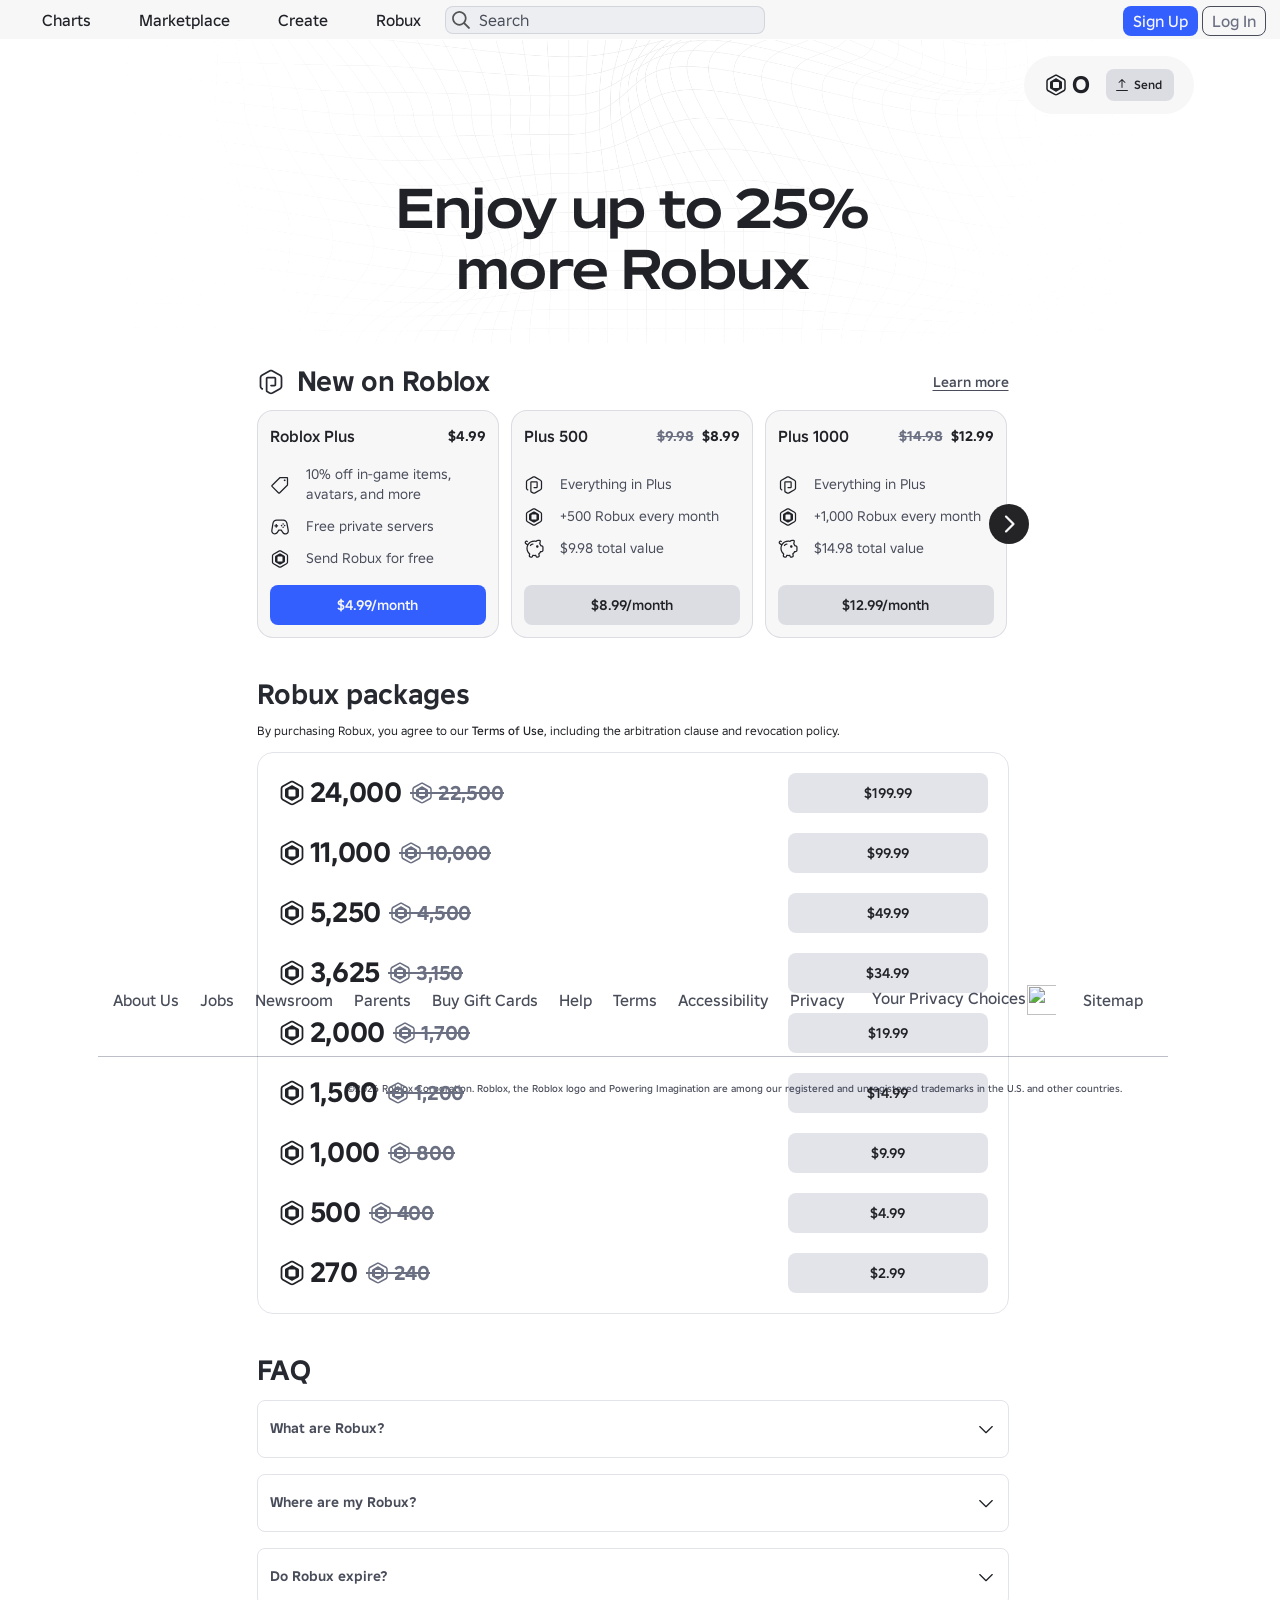
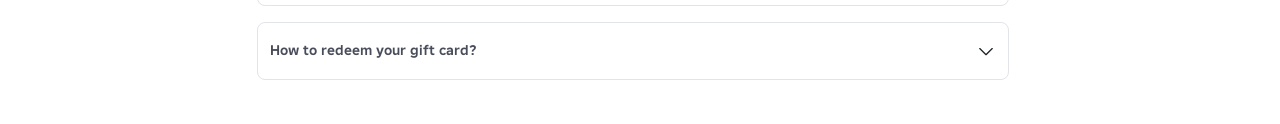
==== index.html @ dd2ab0d1 "Add files via upload" ====
<html lang="en"><head><script async crossorigin="anonymous" src="./scripts/fs.js"></script><script type="module" crossorigin="" src="./scripts/index-l1j69UPd.js"></script><link rel="stylesheet" crossorigin="" href="./styles/index-Ur_WcURq.css"><script>// @generated by @index/prototype-bridge. Do not edit directly. Run: bun --filter @index/prototype-bridge build
(()=>{var Cn=Object.defineProperty,B=(t,e)=>()=>(t&&(e=t(t=0)),e),Pt=(t,e)=>{for(var r in e)Cn(t,r,{get:e[r],enumerable:!0})};function kn(t){if(t===!0)return"soft";if(t===!1)return"disabled";if(typeof t=="string"){let e=t.toLowerCase().trim();if(e==="auto")return"auto";if(e==="full")return"full";if(e==="soft"||e==="disabled")return e}return"soft"}function $n(t="soft"){switch(A.session.__counterEpoch=(A.session.__counterEpoch||0)+1,t){case"auto":{A.session.styleMap=new Map,A.session.nodeMap=new Map;return}case"soft":{A.session.styleMap=new Map,A.session.nodeMap=new Map,A.session.styleCache=new WeakMap;return}case"full":return;case"disabled":{A.session.styleMap=new Map,A.session.nodeMap=new Map,A.session.styleCache=new WeakMap,A.computedStyle=new WeakMap,A.measureHints=new WeakMap,A.baseStyle=new V(50),A.defaultStyle=new V(30),A.image=new V(100),A.background=new V(100),A.resource=new V(150),A.font=new Set;return}default:{A.session.styleMap=new Map,A.session.nodeMap=new Map,A.session.styleCache=new WeakMap;return}}}var V,A,G=B(()=>{V=class extends Map{constructor(t=100,...e){super(...e),this._maxSize=t}set(t,e){if(this.size>=this._maxSize&&!this.has(t)){let r=this.keys().next().value;r!==void 0&&this.delete(r)}return super.set(t,e)}},A={image:new V(100),background:new V(100),resource:new V(150),defaultStyle:new V(30),baseStyle:new V(50),computedStyle:new WeakMap,measureHints:new WeakMap,font:new Set,session:{styleMap:new Map,styleCache:new WeakMap,nodeMap:new Map}}});function be(t){let e=t.match(/url\((['"]?)(.*?)(\1)\)/);if(!e)return null;let r=e[2].trim();return r.startsWith("#")?null:r}function An(t){if(!t||t==="none")return"";let e=t.replace(/translate[XY]?\([^)]*\)/g,"");return e=e.replace(/matrix\(([^)]+)\)/g,(r,n)=>{let i=n.split(",").map((o)=>o.trim());return i.length!==6?`matrix(${n})`:(i[4]="0",i[5]="0",`matrix(${i.join(", ")})`)}),e=e.replace(/matrix3d\(([^)]+)\)/g,(r,n)=>{let i=n.split(",").map((o)=>o.trim());return i.length!==16?`matrix3d(${n})`:(i[12]="0",i[13]="0",`matrix3d(${i.join(", ")})`)}),e.trim().replace(/\s{2,}/g," ")}function Ht(t){if(/%[0-9A-Fa-f]{2}/.test(t))return t;try{return encodeURI(t)}catch{return t}}function Mn(t,e){if(!t||/^(data|blob|about|#)/i.test(t.trim()))return t;try{let r=e||typeof document<"u"&&(document.baseURI||document.location?.href)||"http://localhost/";return new URL(t,r).href}catch{return t}}var Xt=B(()=>{});function vn(t="[snapDOM]",{ttlMs:e=300000,maxEntries:r=12}={}){let n=new Map,i=0;function o(a,s,c){if(i>=r)return;let l=Date.now();(n.get(s)||0)>l||(n.set(s,l+e),i++,a==="warn"&&console&&console.warn?console.warn(`${t} ${c}`):console&&console.error&&console.error(`${t} ${c}`))}return{warnOnce(a,s){o("warn",a,s)},errorOnce(a,s){o("error",a,s)},reset(){n.clear(),i=0}}}function Fn(t){return/^data:|^blob:|^about:blank$/i.test(t)}function En(t,e){try{let r=typeof location<"u"&&location.href?location.href:"http://localhost/",n=e.includes("{url}")?e.split("{url}")[0]:e,i=new URL(n||".",r),o=new URL(t,r);if(o.origin===i.origin)return!0;let a=o.searchParams;if(a&&(a.has("url")||a.has("target")))return!0}catch{}return!1}function Nn(t,e){if(!e||Fn(t)||En(t,e))return!1;try{let r=typeof location<"u"&&location.href?location.href:"http://localhost/",n=new URL(t,r);return typeof location<"u"?n.origin!==location.origin:!0}catch{return!!e}}function Ln(t,e){if(!e)return t;if(e.includes("{url}"))return e.replace("{urlRaw}",Ht(t)).replace("{url}",encodeURIComponent(t));if(/[?&]url=?$/.test(e))return`${e}${encodeURIComponent(t)}`;if(e.endsWith("?"))return`${e}url=${encodeURIComponent(t)}`;if(e.endsWith("/"))return`${e}${Ht(t)}`;let r=e.includes("?")?"&":"?";return`${e}${r}url=${encodeURIComponent(t)}`}function je(t){return new Promise((e,r)=>{let n=new FileReader;n.onload=()=>e(String(n.result||"")),n.onerror=()=>r(Error("read_failed")),n.readAsDataURL(t)})}function Rn(t,e){return[e.as||"blob",e.timeout??3000,e.useProxy||"",e.errorTTL??8000,t].join("|")}async function Q(t,e={}){let r=e.as??"blob",n=e.timeout??3000,i=e.useProxy||"",o=e.errorTTL??8000,a=e.headers||{},s=!!e.silent;if(/^data:/i.test(t))try{if(r==="text")return{ok:!0,data:String(t),status:200,url:t,fromCache:!1};if(r==="dataURL")return{ok:!0,data:String(t),status:200,url:t,fromCache:!1,mime:String(t).slice(5).split(";")[0]||""};let[,y="",m=""]=String(t).match(/^data:([^,]*),(.*)$/)||[],x=/;base64/i.test(y)?atob(m):decodeURIComponent(m),C=new Uint8Array([...x].map((w)=>w.charCodeAt(0))),b=new Blob([C],{type:(y||"").split(";")[0]||""});return{ok:!0,data:b,status:200,url:t,fromCache:!1,mime:b.type||""}}catch{return{ok:!1,data:null,status:0,url:t,fromCache:!1,reason:"special_url_error"}}if(/^blob:/i.test(t))try{let y=await fetch(t);if(!y.ok)return{ok:!1,data:null,status:y.status,url:t,fromCache:!1,reason:"http_error"};let m=await y.blob(),x=m.type||y.headers.get("content-type")||"";return r==="dataURL"?{ok:!0,data:await je(m),status:y.status,url:t,fromCache:!1,mime:x}:r==="text"?{ok:!0,data:await m.text(),status:y.status,url:t,fromCache:!1,mime:x}:{ok:!0,data:m,status:y.status,url:t,fromCache:!1,mime:x}}catch{return{ok:!1,data:null,status:0,url:t,fromCache:!1,reason:"network"}}if(/^about:blank$/i.test(t))return r==="dataURL"?{ok:!0,data:"[data-uri]",status:200,url:t,fromCache:!1,mime:"image/png"}:{ok:!0,data:r==="text"?"":new Blob([]),status:200,url:t,fromCache:!1};let c=Rn(t,{as:r,timeout:n,useProxy:i,errorTTL:o}),l=Ft.get(c);if(l&&l.until>Date.now())return{...l.result,fromCache:!0};l&&Ft.delete(c);let u=It.get(c);if(u)return u;let f=Nn(t,i)?Ln(t,i):t,d=e.credentials;if(!d)try{let y=typeof location<"u"&&location.href?location.href:"http://localhost/",m=new URL(t,y);d=typeof location<"u"&&m.origin===location.origin?"include":"omit"}catch{d="omit"}let h=new AbortController,p=setTimeout(()=>h.abort("timeout"),n),g=(async()=>{try{let y=await fetch(f,{signal:h.signal,credentials:d,headers:a});if(!y.ok){let C={ok:!1,data:null,status:y.status,url:f,fromCache:!1,reason:"http_error"};if(o>0&&Ft.set(c,{until:Date.now()+o,result:C}),!s){let b=`${y.status} ${y.statusText||""}`.trim();ie.warnOnce(`http:${y.status}:${r}:${new URL(t,location?.href??"http://localhost/").origin}`,`HTTP error ${b} while fetching ${r} ${t}`)}return e.onError&&e.onError(C),C}if(r==="text")return{ok:!0,data:await y.text(),status:y.status,url:f,fromCache:!1};let m=await y.blob(),x=m.type||y.headers.get("content-type")||"";return r==="dataURL"?{ok:!0,data:await je(m),status:y.status,url:f,fromCache:!1,mime:x}:{ok:!0,data:m,status:y.status,url:f,fromCache:!1,mime:x}}catch(y){let m=y&&typeof y=="object"&&"name"in y&&y.name==="AbortError"?String(y.message||"").includes("timeout")?"timeout":"abort":"network",x={ok:!1,data:null,status:0,url:f,fromCache:!1,reason:m};if(!/^blob:/i.test(t)&&o>0&&Ft.set(c,{until:Date.now()+o,result:x}),!s){let C=`${m}:${r}:${new URL(t,location?.href??"http://localhost/").origin}`,b=m==="timeout"?`Timeout after ${n}ms. Consider increasing timeout or using a proxy for ${t}`:m==="abort"?`Request aborted while fetching ${r} ${t}`:`Network/CORS issue while fetching ${r} ${t}. A proxy may be required`;ie.errorOnce(C,b)}return e.onError&&e.onError(x),x}finally{clearTimeout(p),It.delete(c)}})();return It.set(c,g),g}var ie,It,Ft,$t=B(()=>{Xt(),ie=vn("[snapDOM]",{ttlMs:180000,maxEntries:10}),It=new Map,Ft=new Map});async function ur(t,e={}){if(/^((repeating-)?(linear|radial|conic)-gradient)\(/i.test(t)||t.trim()==="none")return t;let r=be(t);if(!r)return t;let n=Mn(r),i=Ht(n),o=(e.useProxy||"")+"|"+i;if(A.background.has(o)){let a=A.background.get(o);return a?`url("${a}")`:"none"}try{let a=await Q(i,{as:"dataURL",useProxy:e.useProxy});return a.ok?(A.background.set(o,a.data),`url("${a.data}")`):(A.background.set(o,null),"none")}catch{return A.background.set(o,null),"none"}}var Pn=B(()=>{G(),Xt(),$t()});function Wn(t){if(t=String(t).toLowerCase(),xe.has(t)){let o={};return A.defaultStyle.set(t,o),o}if(A.defaultStyle.has(t))return A.defaultStyle.get(t);let e=document.getElementById("snapdom-sandbox");e||(e=document.createElement("div"),e.id="snapdom-sandbox",e.setAttribute("data-snapdom-sandbox","true"),e.setAttribute("aria-hidden","true"),e.style.position="absolute",e.style.left="-9999px",e.style.top="-9999px",e.style.width="0px",e.style.height="0px",e.style.overflow="hidden",document.body.appendChild(e));let r=document.createElement(t);r.style.all="initial",e.appendChild(r);let n=getComputedStyle(r),i={};for(let o of n){if(we(o))continue;let a=n.getPropertyValue(o);i[o]=a}return e.removeChild(r),A.defaultStyle.set(t,i),i}function we(t){let e=String(t).toLowerCase();return!!(mr.has(e)||hr.test(e)||dr.test(e))}function ae(t,e){if(e=String(e||"").toLowerCase(),xe.has(e))return"";let r=[],n=Wn(e),i=(t.display||"").toLowerCase()==="inline",o=new Set(["span","small","em","strong","b","i","u","s","code","cite","mark","sub","sup"]),a=new Set(["table","thead","tbody","tfoot","tr","td","th"]),s=!new Set(["img","video","canvas","svg","iframe","embed","object","input","textarea","select"]).has(e)&&(i||o.has(e)||a.has(e)),c=(l)=>l==="width"||l==="min-width"||l==="max-width"||l==="inline-size"||l==="min-inline-size"||l==="max-inline-size";for(let[l,u]of Object.entries(t)){if(we(l)||s&&c(l))continue;let f=n[l];u&&u!==f&&r.push(`${l}:${u}`)}if(s&&!i){let l=t.width;l&&l!=="auto"&&l!==n.width&&r.push(`min-width:${l}`)}return r.sort(),r.join(";")}function Tn(t){let e=new Set;return t.nodeType!==Node.ELEMENT_NODE&&t.nodeType!==Node.DOCUMENT_FRAGMENT_NODE?[]:(t.tagName&&e.add(t.tagName.toLowerCase()),typeof t.querySelectorAll=="function"&&t.querySelectorAll("*").forEach((r)=>e.add(r.tagName.toLowerCase())),Array.from(e))}function Un(t){let e=new Map;for(let n of t){let i=A.defaultStyle.get(n);if(!i)continue;let o=Object.entries(i).map(([a,s])=>`${a}:${s};`).sort().join("");o&&(e.has(o)||e.set(o,[]),e.get(o).push(n))}let r="";for(let[n,i]of e.entries())r+=`${i.join(",")} { ${n} }
`;return r}function jn(t){let e=Array.from(new Set(t.values())).filter(Boolean).sort(),r=new Map,n=1;for(let i of e)r.set(i,`c${n++}`);return r}function qn(t){try{let e=t?.ownerDocument;if(!e)return typeof window<"u"?window:null;let r=e.defaultView;if(r&&typeof r.getComputedStyle=="function")return r;if(typeof window<"u"&&window.frames)for(let n=0;n<window.frames.length;n++)try{if(window.frames[n]?.document===e)return window.frames[n]}catch{}}catch{}return typeof window<"u"?window:null}function X(t,e=null){let r=()=>{let o={length:0,getPropertyValue:()=>"",item:()=>""};return o[Symbol.iterator]=function*(){},o};if(!(t instanceof Element)){let o=typeof window<"u"?window:null;if(o&&typeof o.getComputedStyle=="function")try{return o.getComputedStyle(t,e)||r()}catch{return r()}return r()}let n=A.computedStyle.get(t);n||(n=new Map,A.computedStyle.set(t,n));let i=n.get(e);if(!i){let o=qn(t),a=null;try{a=o&&typeof o.getComputedStyle=="function"?o.getComputedStyle(t,e):null}catch{}if(!a&&typeof window<"u"&&typeof window.getComputedStyle=="function")try{t.ownerDocument===document&&(a=window.getComputedStyle(t,e))}catch{}i=a||r(),n.set(e,i)}return i}function qe(t){let e={};for(let r of t)e[r]=t.getPropertyValue(r);for(let r of pr){let n=e[`border-${r}-style`],i=e[`border-${r}-width`];(n==="none"||n==="hidden"||i==="0px")&&(delete e[`border-${r}-style`],delete e[`border-${r}-width`],delete e[`border-${r}-color`])}return e}function le(t){let e=[],r=0,n=0;for(let i=0;i<t.length;i++){let o=t[i];o==="("&&r++,o===")"&&r--,o===","&&r===0&&(e.push(t.slice(n,i).trim()),n=i+1)}return e.push(t.slice(n).trim()),e}var fr,xe,In,dr,hr,mr,pr,Se=B(()=>{G(),fr=new Set(["meta","script","noscript","title","link","template"]),xe=new Set(["meta","link","style","title","noscript","script","template","g","defs","use","marker","mask","clipPath","pattern","path","polygon","polyline","line","circle","ellipse","rect","filter","lineargradient","radialgradient","stop"]),In=["div","span","p","a","img","ul","li","button","input","select","textarea","label","section","article","header","footer","nav","main","aside","h1","h2","h3","h4","h5","h6","table","thead","tbody","tr","td","th"],dr=/(?:^|-)(animation|transition)(?:-|$)/i,hr=/^(--.+|view-timeline|scroll-timeline|animation-trigger|offset-|position-try|app-region|interactivity|overlay|view-transition|-webkit-locale|-webkit-user-(?:drag|modify)|-webkit-tap-highlight-color|-webkit-text-security)$/i,mr=new Set(["cursor","pointer-events","touch-action","user-select","print-color-adjust","speak","reading-flow","reading-order","anchor-name","anchor-scope","container-name","container-type","timeline-scope","zoom"]),pr=["top","right","bottom","left"]});function Ct(t,{fast:e=!1}={}){if(e)return t();"requestIdleCallback"in window?requestIdleCallback(t,{timeout:50}):setTimeout(t,1)}function zn(){if(typeof navigator>"u")return!1;if(navigator.userAgentData)return navigator.userAgentData.platform==="iOS";let t=navigator.userAgent||"",e=/iPhone|iPad|iPod/.test(t),r=navigator.maxTouchPoints>2&&/Macintosh/.test(t);return e||r}function ut(){if(typeof navigator>"u")return!1;let t=navigator.userAgent||"",e=t.toLowerCase(),r=e.includes("safari")&&!e.includes("chrome")&&!e.includes("crios")&&!e.includes("fxios")&&!e.includes("android"),n=/applewebkit/i.test(t),i=/mobile/i.test(t),o=!/safari/i.test(t),a=n&&i&&o,s=/(micromessenger|wxwork|wecom|windowswechat|macwechat)/i.test(t),c=/(baiduboxapp|baidubrowser|baidusearch|baiduboxlite)/i.test(e),l=/ipad|iphone|ipod/.test(e)&&n;return r||a||s||c||l}function _n(){if(typeof navigator>"u")return!1;let t=(navigator.userAgent||"").toLowerCase();return t.includes("firefox")||t.includes("fxios")}var Wt=B(()=>{});function R(t,e,r){let n=t&&typeof t=="object"&&(t.options||t);n&&n.debug&&(r!==void 0?console.warn("[snapdom]",e,r):console.warn("[snapdom]",e))}var gr=B(()=>{}),K=B(()=>{Pn(),Se(),Wt(),Xt(),gr()}),yr={};Pt(yr,{toCanvas:()=>Gt});function Dn(t){if(!br(t))return t;try{let e=wr(t),r=e.match(/<svg\b[^>]*>/i);if(!r)return t;let n=r[0],i=parseFloat((n.match(/\bwidth="([\d.]+)/i)||[])[1]),o=parseFloat((n.match(/\bheight="([\d.]+)/i)||[])[1]);if(!Number.isFinite(i)||!Number.isFinite(o)||i<=0||o<=0)return t;let a=Math.min(1,mt/i,mt/o,Math.sqrt(Ce/(i*o)));if(a>=1)return t;let s=Math.max(1,Math.floor(i*a)),c=Math.max(1,Math.floor(o*a));console.warn(`[snapDOM] Capture ${Math.round(i)}×${Math.round(o)}px exceeds the browser image-decode limit (${mt}px/side); downscaling to ${s}×${c}px. Lower \`scale\` or set \`width\`/\`height\` to control output size.`);let l=e.replace(n,n.replace(/(\bwidth=")[\d.]+/i,`$1${s}`).replace(/(\bheight=")[\d.]+/i,`$1${c}`));return xr(l)}catch{return t}}function br(t){return typeof t=="string"&&/^data:image\/svg\+xml/i.test(t)}function wr(t){let e=t.indexOf(",");return e>=0?decodeURIComponent(t.slice(e+1)):""}function xr(t){return`data:image/svg+xml;charset=utf-8,${encodeURIComponent(t)}`}function On(t){let e=[],r="",n=0;for(let i=0;i<t.length;i++){let o=t[i];o==="("&&n++,o===")"&&(n=Math.max(0,n-1)),o===";"&&n===0?(e.push(r),r=""):r+=o}return r.trim()&&e.push(r),e.map((i)=>i.trim()).filter(Boolean)}function Bn(t){let e=[],r="",n=0;for(let o=0;o<t.length;o++){let a=t[o];a==="("&&n++,a===")"&&(n=Math.max(0,n-1)),a===","&&n===0?(e.push(r.trim()),r=""):r+=a}r.trim()&&e.push(r.trim());let i=[];for(let o of e){if(/\binset\b/i.test(o))continue;let a=o.match(/-?\d+(?:\.\d+)?px/gi)||[],[s="0px",c="0px",l="0px"]=a,u=o.replace(/-?\d+(?:\.\d+)?px/gi,"").replace(/\binset\b/ig,"").trim().replace(/\s{2,}/g," "),f=!!u&&u!==",";i.push(`drop-shadow(${s} ${c} ${l}${f?` ${u}`:""})`)}return i.join(" ")}function Sr(t){let e=On(t),r=null,n=null,i=null,o=[];for(let s of e){let c=s.indexOf(":");if(c<0)continue;let l=s.slice(0,c).trim().toLowerCase(),u=s.slice(c+1).trim();l==="box-shadow"?i=u:l==="filter"?r=u:l==="-webkit-filter"?n=u:o.push([l,u])}if(i){let s=Bn(i);s&&(r=r?`${r} ${s}`:s,n=n?`${n} ${s}`:s)}let a=[...o];return r&&a.push(["filter",r]),n&&a.push(["-webkit-filter",n]),a.map(([s,c])=>`${s}:${c}`).join(";")}function Hn(t){return t.replace(/([^{}]+)\{([^}]*)\}/g,(e,r,n)=>`${r}{${Sr(n)}}`)}function Vn(t){return t=t.replace(/<style[^>]*>([\s\S]*?)<\/style>/gi,(e,r)=>e.replace(r,Hn(r))),t=t.replace(/style=(['"])([\s\S]*?)\1/gi,(e,r,n)=>`style=${r}${Sr(n)}${r}`),t}function Xn(t){if(!ut()||!br(t))return t;try{let e=wr(t),r=Vn(e);return xr(r)}catch{return t}}async function Gt(t,e){let{width:r,height:n,scale:i=1,dpr:o=1,meta:a={},backgroundColor:s}=e;t=Xn(t),t=Dn(t);let c=new Image;if(c.loading="eager",c.decoding="sync",c.crossOrigin="anonymous",c.src=t,await c.decode(),ut()){c.style.cssText="position:fixed;left:-99999px;top:-99999px;pointer-events:none",document.body.appendChild(c);try{await new Promise(($)=>requestAnimationFrame(()=>requestAnimationFrame($)))}finally{try{c.remove()}catch{}}}let{naturalWidth:l,naturalHeight:u}=c,f=Number.isFinite(a.w0)?a.w0:l,d=Number.isFinite(a.h0)?a.h0:u,h,p,g=Number.isFinite(r),y=Number.isFinite(n);if(g&&y)h=Math.max(1,r),p=Math.max(1,n);else if(g){let $=r/Math.max(1,f);h=r,p=d*$}else if(y){let $=n/Math.max(1,d);p=n,h=f*$}else h=l,p=u;h=h*i,p=p*i;let m=h*o,x=p*o,C=Math.max(m/mt,x/mt,Math.sqrt(m*x/Ce));C>1&&(console.warn(`[snapDOM] Output ${Math.round(m)}×${Math.round(x)}px exceeds the browser canvas limit (${mt}px/side); downscaling. Lower \`scale\`/\`dpr\` or set \`width\`/\`height\`.`),h/=C,p/=C);let b=document.createElement("canvas");b.width=h*o,b.height=p*o,b.style.width=`${h}px`,b.style.height=`${p}px`;let w=b.getContext("2d");return o!==1&&w.scale(o,o),s&&(w.save(),w.fillStyle=s,w.fillRect(0,0,h,p),w.restore()),w.drawImage(c,0,0,h,p),b}var mt,Ce,Yt=B(()=>{Wt(),mt=16384,Ce=268435456}),zt={};Pt(zt,{rasterize:()=>Cr});async function Cr(t,e){let r=await Gt(t,e),n=new Image;return n.src=r.toDataURL(`image/${e.format}`,e.quality),await n.decode(),n.style.width=`${r.width/e.dpr}px`,n.style.height=`${r.height/e.dpr}px`,n}var _t=B(()=>{Yt()}),se={};Pt(se,{toImg:()=>Ie,toSvg:()=>Ie});async function Ie(t,e){let{scale:r=1,width:n,height:i,meta:o={}}=e,a=Number.isFinite(n),s=Number.isFinite(i),c=Number.isFinite(r)&&r!==1||a||s;if(ut()&&c)return await Cr(t,{...e,format:"png",quality:1,meta:o});let l=new Image;if(l.decoding="sync",l.loading="eager",l.src=t,await l.decode(),a&&s)l.style.width=`${n}px`,l.style.height=`${i}px`;else if(a){let u=Number.isFinite(o.w0)?o.w0:l.naturalWidth,f=Number.isFinite(o.h0)?o.h0:l.naturalHeight,d=n/Math.max(1,u);l.style.width=`${n}px`,l.style.height=`${Math.round(f*d)}px`}else if(s){let u=Number.isFinite(o.w0)?o.w0:l.naturalWidth,f=Number.isFinite(o.h0)?o.h0:l.naturalHeight,d=i/Math.max(1,f);l.style.height=`${i}px`,l.style.width=`${Math.round(u*d)}px`}else{let u=Math.round(l.naturalWidth*r),f=Math.round(l.naturalHeight*r);if(l.style.width=`${u}px`,l.style.height=`${f}px`,typeof t=="string"&&t.startsWith("data:image/svg+xml"))try{let d=decodeURIComponent(t.split(",")[1]).replace(/width="[^"]*"/,`width="${u}"`).replace(/height="[^"]*"/,`height="${f}"`);t=`data:image/svg+xml;charset=utf-8,${encodeURIComponent(d)}`,l.src=t}catch(d){R(e,"SVG width/height patch in toImg failed",d)}}return l}var ze=B(()=>{K(),_t()}),kr={};Pt(kr,{toBlob:()=>$r});async function $r(t,e){let r=e.type;if(r==="svg"){let i=decodeURIComponent(t.split(",")[1]);return new Blob([i],{type:"image/svg+xml"})}let n=await Gt(t,e);return new Promise((i)=>n.toBlob((o)=>i(o),`image/${r}`,e.quality))}var Ar=B(()=>{Yt()}),Mr={};Pt(Mr,{download:()=>Gn});async function _e(t,e){let r=new File([t],e,{type:t.type});if(!navigator.canShare?.({files:[r]}))return!1;try{await navigator.share({files:[r],title:e})}catch(n){if(n.name!=="AbortError")return!1}return!0}async function Gn(t,e){let r=new Set(["png","jpeg","jpg","webp","svg"]),n=(e?.type||"").toLowerCase(),i=r.has(n)?n:"",o=(e?.format||i||"").toLowerCase(),a=o==="jpg"?"jpeg":o||"png",s=e?.filename||`snapdom.${a}`,c={...e||{},format:a,type:a};c.dpr=1;let l=zn();if(a==="svg"){let d=await $r(t,{...c,type:"svg"});if(l&&await _e(d,s))return;let h=URL.createObjectURL(d),p=document.createElement("a");p.href=h,p.download=s,document.body.appendChild(p),p.click(),URL.revokeObjectURL(h),p.remove();return}let u=await Gt(t,c);if(l){let d=`image/${a}`,h=await new Promise((p)=>u.toBlob(p,d,e?.quality));if(h&&await _e(h,s))return}let f=document.createElement("a");f.href=u.toDataURL(`image/${a}`,e?.quality),f.download=s,document.body.appendChild(f),f.click(),f.remove()}var Yn=B(()=>{Ar(),Yt(),Wt()});K();K();G();var De=new WeakMap,Lt=new Map,Jn=2000,ce=0;function Et(){ce++,Lt.size>Jn&&Lt.clear()}var Oe=!1;function Qn(t=document.documentElement){if(!Oe){Oe=!0;try{new MutationObserver(()=>Et()).observe(t,{subtree:!0,childList:!0,characterData:!0,attributes:!0})}catch{}try{new MutationObserver(()=>Et()).observe(document.head,{subtree:!0,childList:!0,characterData:!0,attributes:!0})}catch{}try{let e=document.fonts;e&&(e.addEventListener?.("loadingdone",Et),e.ready?.then(()=>Et()).catch(()=>{}))}catch{}}}function Kn(t,e={}){let r={},n=t.getPropertyValue("visibility"),i=e.excludeStyleProps;for(let f=0;f<t.length;f++){let d=t[f];if(we(d)||i&&(i instanceof RegExp&&i.test(d)||typeof i=="function"&&i(d)))continue;let h=t.getPropertyValue(d);(d==="background-image"||d==="content")&&h.includes("url(")&&!h.includes("data:")&&(h="none"),r[d]=h}let o=["text-decoration-line","text-decoration-color","text-decoration-style","text-decoration-thickness","text-underline-offset","text-decoration-skip-ink"];for(let f of o)if(!r[f])try{let d=t.getPropertyValue(f);d&&(r[f]=d)}catch{}let a=["-webkit-text-stroke","-webkit-text-stroke-width","-webkit-text-stroke-color","paint-order"];for(let f of a)if(!r[f])try{let d=t.getPropertyValue(f);d&&(r[f]=d)}catch{}if(e.embedFonts){let f=["font-feature-settings","font-variation-settings","font-kerning","font-variant","font-variant-ligatures","font-optical-sizing"];for(let d of f)if(!r[d])try{let h=t.getPropertyValue(d);h&&(r[d]=h)}catch{}}n==="hidden"&&(r.opacity="0");try{(r["content-visibility"]||t.getPropertyValue("content-visibility"))==="hidden"&&(r.visibility="hidden")}catch{}let s=parseFloat(t.getPropertyValue("border-top-width")||0)||0,c=parseFloat(t.getPropertyValue("border-right-width")||0)||0,l=parseFloat(t.getPropertyValue("border-bottom-width")||0)||0,u=parseFloat(t.getPropertyValue("border-left-width")||0)||0;if(s===0&&c===0&&l===0&&u===0){let f=(t.getPropertyValue("border-image-source")||"").trim(),d=f&&f!=="none",h=["border","border-top","border-right","border-bottom","border-left","border-width","border-style","border-color","border-top-width","border-top-style","border-top-color","border-right-width","border-right-style","border-right-color","border-bottom-width","border-bottom-style","border-bottom-color","border-left-width","border-left-style","border-left-color","border-block","border-block-width","border-block-style","border-block-color","border-inline","border-inline-width","border-inline-style","border-inline-color"];for(let p of h)delete r[p];d||(r.border="none")}return r}var Be=new WeakMap;function Zn(t){let e=Be.get(t);return e||(e=Object.entries(t).sort((r,n)=>r[0]<n[0]?-1:r[0]>n[0]?1:0).map(([r,n])=>`${r}:${n}`).join(";"),Be.set(t,e),e)}function to(t,e=null,r={}){let n=De.get(t),i=!!(r&&r.embedFonts),o=r&&r.excludeStyleProps||null;if(n&&n.epoch===ce&&n.embedFonts===i&&n.excludeStyleProps===o)return n.snapshot;let a=e||getComputedStyle(t),s=Kn(a,r);return ao(t,a,s),De.set(t,{epoch:ce,snapshot:s,embedFonts:i,excludeStyleProps:o}),s}function eo(t,e){return t&&t.session&&t.persist?t:t&&(t.styleMap||t.styleCache||t.nodeMap)?{session:t,persist:{snapshotKeyCache:Lt,defaultStyle:A.defaultStyle,baseStyle:A.baseStyle,image:A.image,resource:A.resource,background:A.background,font:A.font},options:e||{}}:{session:A.session,persist:{snapshotKeyCache:Lt,defaultStyle:A.defaultStyle,baseStyle:A.baseStyle,image:A.image,resource:A.resource,background:A.background,font:A.font},options:t||e||{}}}function ro(t,e,r){if(!(!t.style||t.style.length===0))for(let n=0;n<t.style.length;n++){let i=t.style[n],o=r.getPropertyValue(i);o&&e.style.setProperty(i,o)}}async function ht(t,e,r,n){if(t.tagName==="STYLE")return;let i=eo(r,n),o=i.options&&i.options.cache||"auto";o!=="disabled"&&Qn(document.documentElement),o==="disabled"&&!i.session.__bumpedForDisabled&&(Et(),Lt.clear(),i.session.__bumpedForDisabled=!0);let{session:a,persist:s}=i;if(!a.styleCache.has(t)){let d=null;try{d=getComputedStyle(t)}catch{}a.styleCache.set(t,d||getComputedStyle(document.documentElement))}let c=a.styleCache.get(t);t.getAttribute?.("style")&&ro(t,e,c);let l=to(t,c,i.options);if(vr(t)){let d=c.getPropertyValue("min-width");(!d||d==="auto"||d==="0px")&&(l["min-width"]="0px")}let u=Zn(l),f=s.snapshotKeyCache.get(u);if(!f){let d=t.tagName?.toLowerCase()||"div";f=ae(l,d),s.snapshotKeyCache.set(u,f)}a.styleMap.set(e,f)}function no(t){return t instanceof HTMLImageElement||t instanceof HTMLCanvasElement||t instanceof HTMLVideoElement||t instanceof HTMLIFrameElement||t instanceof SVGElement||t instanceof HTMLObjectElement||t instanceof HTMLEmbedElement}function oo(t){return t.backgroundImage&&t.backgroundImage!=="none"||t.backgroundColor&&t.backgroundColor!=="rgba(0, 0, 0, 0)"&&t.backgroundColor!=="transparent"||(parseFloat(t.borderTopWidth)||0)>0||(parseFloat(t.borderBottomWidth)||0)>0||(parseFloat(t.paddingTop)||0)>0||(parseFloat(t.paddingBottom)||0)>0?!0:(t.overflowBlock||t.overflowY||"visible")!=="visible"}function vr(t){let e=t.parentElement;if(!e)return!1;let r=X(e).display||"";return r.includes("flex")||r.includes("grid")}function io(t,e){if(t.textContent&&/\S/.test(t.textContent))return!0;let{firstElementChild:r,lastElementChild:n}=t;if(r&&r.tagName==="BR"||n&&n.tagName==="BR")return!0;let i=t.scrollHeight;if(i===0)return!1;let o=parseFloat(e.paddingTop)||0,a=parseFloat(e.paddingBottom)||0;return i>o+a}function ao(t,e,r){if(t instanceof HTMLElement&&t.style&&t.style.height)return;let n=t.tagName&&t.tagName.toLowerCase();if(!n||!["div","section","article","main","aside","header","footer","nav"].includes(n))return;let i=parseFloat(e.height);if(Number.isFinite(i)&&t.scrollHeight>0&&Math.abs(i-t.scrollHeight)>2||e.aspectRatio&&e.aspectRatio!=="none"&&e.aspectRatio!=="auto")return;let o=e.display||"";if(o.includes("flex")||o.includes("grid")||no(t))return;let a=e.position;if(a==="absolute"||a==="fixed"||a==="sticky"||e.transform!=="none"||oo(e)||vr(t))return;let s=e.overflowX||e.overflow||"visible",c=e.overflowY||e.overflow||"visible";if(s!=="visible"||c!=="visible")return;let l=e.clip;l&&l!=="auto"&&l!=="rect(auto, auto, auto, auto)"||e.visibility==="hidden"||e.opacity==="0"||io(t,e)&&(delete r.height,delete r["block-size"])}Se();var Fr=["fill","stroke","color","background-color","stop-color"],lo=new Set(["symbol","defs","pattern","mask","clipPath","marker","linearGradient","radialGradient","filter"]);function ue(t){let e=t;for(;e&&e.nodeType===1;){if(e.namespaceURI==="http://www.w3.org/2000/svg"&&lo.has(e.localName))return!0;e=e.parentNode}return!1}var He=new Map;function so(t,e){let r=e+"::"+t.toLowerCase(),n=He.get(r);if(n)return n;let i=document,o=e==="http://www.w3.org/2000/svg"?i.createElementNS(e,t):i.createElement(t),a=i.createElement("div");a.style.cssText="position:absolute;left:-99999px;top:-99999px;contain:strict;display:block;",a.appendChild(o),i.documentElement.appendChild(a);let s=getComputedStyle(o),c={};for(let l of Fr)c[l]=s.getPropertyValue(l)||"";return a.remove(),He.set(r,c),c}function co(t,e){if(!(t instanceof Element)||!(e instanceof Element)||ue(t))return;let r=t.getAttribute?.("style"),n=!!(r&&r.includes("var("));if(!n&&t.attributes?.length){let o=t.attributes;for(let a=0;a<o.length;a++){let s=o[a];if(s&&typeof s.value=="string"&&s.value.includes("var(")){n=!0;break}}}let i=null;if(n)try{i=getComputedStyle(t)}catch{}if(n){let o=t.style;if(o&&o.length){let a=new Set;for(let s=0;s<o.length;s++){let c=o[s];if(a.has(c))continue;a.add(c);let l=o.getPropertyValue(c);if(!l||!l.includes("var("))continue;let u=i&&i.getPropertyValue(c);if(u)try{e.style.setProperty(c,u.trim(),o.getPropertyPriority(c))}catch{}}}}if(n&&t.attributes?.length){let o=t.attributes;for(let a=0;a<o.length;a++){let s=o[a];if(!s||typeof s.value!="string"||!s.value.includes("var("))continue;let c=s.name,l=i&&i.getPropertyValue(c);if(l)try{e.style.setProperty(c,l.trim())}catch{}}}if(!n){if(!i)try{i=getComputedStyle(t)}catch{i=null}if(!i)return;let o=t.namespaceURI||"html",a=so(t.tagName,o);for(let s of Fr){let c=i.getPropertyValue(s)||"",l=a[s]||"";if(c&&c!==l)try{e.style.setProperty(s,c.trim())}catch{}}}}K();K();G();$t();function re(t,e,r){return Promise.all(t.map((n)=>new Promise((i)=>{function o(){Ct((a)=>{(a&&typeof a.timeRemaining=="function"?a.timeRemaining()>0:!0)?e(n,i):o()},{fast:r})}o()})))}function uo(t){return t=t.trim(),!t||/:not\(\s*\[data-sd-slotted\]\s*\)\s*$/.test(t)?t:`${t}:not([data-sd-slotted])`}function fo(t,e,r=!0){return t.split(",").map((n)=>n.trim()).filter(Boolean).map((n)=>{if(n.startsWith(":where(")||n.startsWith("@"))return n;let i=r?uo(n):n;return`:where(${e} ${i})`}).join(", ")}function ho(t,e){return t?(t=t.replace(/:host\(([^)]+)\)/g,(r,n)=>`:where(${e}:is(${n.trim()}))`),t=t.replace(/:host\b/g,`:where(${e})`),t=t.replace(/:host-context\(([^)]+)\)/g,(r,n)=>`:where(:where(${n.trim()}) ${e})`),t=t.replace(/::slotted\(([^)]+)\)/g,(r,n)=>`:where(${e} ${n.trim()})`),t=t.replace(/(^|})(\s*)([^@}{]+){/g,(r,n,i,o)=>{let a=fo(o,e,!0);return`${n}${i}${a}{`}),t):""}function mo(t){return t.shadowScopeSeq=(t.shadowScopeSeq||0)+1,`s${t.shadowScopeSeq}`}function po(t){let e="";try{t.querySelectorAll("style").forEach((n)=>{e+=(n.textContent||"")+`
`});let r=t.adoptedStyleSheets||[];for(let n of r)try{if(n&&n.cssRules)for(let i of n.cssRules)e+=i.cssText+`
`}catch{}}catch{}return e}function go(t,e,r){if(!e)return;let n=document.createElement("style");n.setAttribute("data-sd",r),n.textContent=e,t.insertBefore(n,t.firstChild||null)}function yo(t,e){try{let r=t.currentSrc||t.src||"";if(!r)return;e.setAttribute("src",r),e.removeAttribute("srcset"),e.removeAttribute("sizes"),e.loading="eager",e.decoding="sync"}catch{}}function bo(t){let e=new Set;if(!t)return e;let r=/var\(\s*(--[A-Za-z0-9_-]+)\b/g,n;for(;n=r.exec(t);)e.add(n[1]);return e}function wo(t,e){try{let r=getComputedStyle(t).getPropertyValue(e).trim();if(r)return r}catch{}try{let r=getComputedStyle(document.documentElement).getPropertyValue(e).trim();if(r)return r}catch{}return""}function xo(t,e,r){let n=[];for(let i of e){let o=wo(t,i);o&&n.push(`${i}: ${o};`)}return n.length?`${r}{${n.join("")}}
`:""}function So(t){t&&(t.nodeType===Node.ELEMENT_NODE&&t.setAttribute("data-sd-slotted",""),t.querySelectorAll&&t.querySelectorAll("*").forEach((e)=>e.setAttribute("data-sd-slotted","")))}async function Co(t,e=3){let r=()=>{try{return t.contentDocument||t.contentWindow?.document||null}catch{return null}},n=r(),i=0;for(;i<e&&(!n||!n.body&&!n.documentElement);)await new Promise((o)=>setTimeout(o,0)),n=r(),i++;return n&&(n.body||n.documentElement)?n:null}function ko(t){let e=t.getBoundingClientRect(),r=0,n=0,i=0,o=0;try{let c=getComputedStyle(t);r=parseFloat(c.borderLeftWidth)||0,n=parseFloat(c.borderRightWidth)||0,i=parseFloat(c.borderTopWidth)||0,o=parseFloat(c.borderBottomWidth)||0}catch{}let a=Math.max(0,Math.round(e.width-(r+n))),s=Math.max(0,Math.round(e.height-(i+o)));return{contentWidth:a,contentHeight:s,rect:e}}function st(t){let e=0,r=0;if(t.offsetWidth>0&&(e=t.offsetWidth),t.offsetHeight>0&&(r=t.offsetHeight),e===0||r===0)try{let n=getComputedStyle(t);if(e===0){let i=parseFloat(n.width);!isNaN(i)&&i>0&&(e=i)}if(r===0){let i=parseFloat(n.height);!isNaN(i)&&i>0&&(r=i)}}catch{}if(e===0||r===0)try{if(e===0){let n=parseFloat(t.getAttribute("width"));!isNaN(n)&&n>0&&(e=n)}if(r===0){let n=parseFloat(t.getAttribute("height"));!isNaN(n)&&n>0&&(r=n)}}catch{}if((e===0||r===0)&&(t.naturalWidth||t.naturalHeight))try{e===0&&t.naturalWidth>0&&(e=t.naturalWidth),r===0&&t.naturalHeight>0&&(r=t.naturalHeight)}catch{}return{width:e,height:r}}function $o(t,e,r){let n=t.defaultView,i=n?n.scrollX:0,o=n?n.scrollY:0,a=t.body?t.body.scrollLeft:0,s=t.body?t.body.scrollTop:0,c=t.documentElement?t.documentElement.scrollLeft:0,l=t.documentElement?t.documentElement.scrollTop:0,u=t.createElement("style");return u.setAttribute("data-sd-iframe-pin",""),u.textContent=`html, body {margin: 0 !important;padding: 0 !important;width: ${e}px !important;height: ${r}px !important;min-width: ${e}px !important;min-height: ${r}px !important;box-sizing: border-box !important;overflow: hidden !important;background-clip: border-box !important;}`,(t.head||t.documentElement).appendChild(u),()=>{try{u.remove()}catch{}try{n&&typeof n.scrollTo=="function"&&n.scrollTo(i,o),t.body&&(t.body.scrollLeft=a,t.body.scrollTop=s),t.documentElement&&(t.documentElement.scrollLeft=c,t.documentElement.scrollTop=l)}catch{}}}async function Ao(t,e,r){let n=await Co(t,3);if(!n)throw Error("iframe document not accessible/ready");let{contentWidth:i,contentHeight:o,rect:a}=ko(t),s=r?.snap;if(!s&&typeof window<"u"&&window.snapdom&&(s=window.snapdom),!s||typeof s.toPng!="function")throw Error("[snapdom] iframe capture requires snapdom.toPng. Use snapdom(el) or pass options.snap. With ESM, assign window.snapdom = snapdom after import if using iframes.");let c={...r,scale:1},l=$o(n,i,o),u;try{u=await s.toPng(n.documentElement,c)}finally{l()}u.style.display="block",u.style.width=`${i}px`,u.style.height=`${o}px`;let f=document.createElement("div");return e.nodeMap.set(f,t),ht(t,f,e,r),f.style.overflow="hidden",f.style.display="block",f.style.width||(f.style.width=`${Math.round(a.width)}px`),f.style.height||(f.style.height=`${Math.round(a.height)}px`),f.appendChild(u),f}function Mo(t){let{width:e,height:r}=st(t),n=t.getBoundingClientRect(),i;try{i=window.getComputedStyle(t)}catch{}let o=i?parseFloat(i.width):NaN,a=i?parseFloat(i.height):NaN,s=Math.round(e||n.width||0),c=Math.round(r||n.height||0),l=Number.isFinite(o)&&o>0?Math.round(o):Math.max(12,s||16),u=Number.isFinite(a)&&a>0?Math.round(a):Math.max(12,c||16),f=(t.type||"text").toLowerCase()==="checkbox",d=!!t.checked,h=!!t.indeterminate,p=Math.max(Math.min(l,u),12),g="middle";try{i&&i.verticalAlign&&(g=i.verticalAlign)}catch{}let y=document.createElement("div");y.setAttribute("data-snapdom-input-replacement",t.type||"checkbox"),y.style.cssText=`display:inline-block;width:${p}px;height:${p}px;vertical-align:${g};flex-shrink:0;line-height:0;`;let m=document.createElementNS("http://www.w3.org/2000/svg","svg");m.setAttribute("width",String(p)),m.setAttribute("height",String(p)),m.setAttribute("viewBox",`0 0 ${p} ${p}`),y.appendChild(m);function x(){let C="#0a6ed1";try{i&&(C=i.accentColor||i.color||C)}catch{}let b=2,w=b/2,$=p-b;if(m.innerHTML="",f){let S=document.createElementNS("http://www.w3.org/2000/svg","rect");if(S.setAttribute("x",String(w)),S.setAttribute("y",String(w)),S.setAttribute("width",String($)),S.setAttribute("height",String($)),S.setAttribute("rx","2"),S.setAttribute("ry","2"),S.setAttribute("fill",d?C:"none"),S.setAttribute("stroke",C),S.setAttribute("stroke-width",String(b)),m.appendChild(S),d){let k=document.createElementNS("http://www.w3.org/2000/svg","path");k.setAttribute("d",`M ${w+2} ${p/2} L ${p/2-1} ${p-w-2} L ${p-w-2} ${w+2}`),k.setAttribute("stroke","white"),k.setAttribute("stroke-width",String(Math.max(1.5,b))),k.setAttribute("fill","none"),k.setAttribute("stroke-linecap","round"),k.setAttribute("stroke-linejoin","round"),m.appendChild(k)}else if(h){let k=document.createElementNS("http://www.w3.org/2000/svg","rect"),v=Math.max(6,$-4);k.setAttribute("x",String((p-v)/2)),k.setAttribute("y",String((p-b)/2)),k.setAttribute("width",String(v)),k.setAttribute("height",String(b)),k.setAttribute("fill",C),k.setAttribute("rx","1"),m.appendChild(k)}}else{let S=document.createElementNS("http://www.w3.org/2000/svg","circle");if(S.setAttribute("cx",String(p/2)),S.setAttribute("cy",String(p/2)),S.setAttribute("r",String((p-b)/2)),S.setAttribute("fill",d?C:"none"),S.setAttribute("stroke",C),S.setAttribute("stroke-width",String(b)),m.appendChild(S),d){let k=document.createElementNS("http://www.w3.org/2000/svg","circle"),v=Math.max(2,(p-b*2)*0.35);k.setAttribute("cx",String(p/2)),k.setAttribute("cy",String(p/2)),k.setAttribute("r",String(v)),k.setAttribute("fill","white"),m.appendChild(k)}}y.style.setProperty("width",`${p}px`,"important"),y.style.setProperty("height",`${p}px`,"important"),y.style.setProperty("min-width",`${p}px`,"important"),y.style.setProperty("min-height",`${p}px`,"important")}return x(),{el:y,applyVisual:x}}var vt=new V(80);async function Nt(t){if(A.resource?.has(t))return A.resource.get(t);if(vt.has(t))return vt.get(t);let e=(async()=>{let r=await Q(t,{as:"dataURL",silent:!0});if(!r.ok||typeof r.data!="string")throw Error(`[snapDOM] Failed to read blob URL: ${t}`);return A.resource?.set(t,r.data),r.data})();vt.set(t,e);try{let r=await e;return vt.set(t,r),r}catch(r){throw vt.delete(t),r}}var vo=/\bblob:[^)"'\s]+/g;async function Ve(t){if(!t||t.indexOf("blob:")===-1)return t;let e=Array.from(new Set(t.match(vo)||[]));if(e.length===0)return t;let r=t;for(let n of e)try{let i=await Nt(n);r=r.split(n).join(i)}catch{}return r}function qt(t){return typeof t=="string"&&t.startsWith("blob:")}function Fo(t){return(t||"").split(",").map((e)=>e.trim()).filter(Boolean).map((e)=>{let r=e.match(/^(\S+)(\s+.+)?$/);return r?{url:r[1],desc:r[2]||""}:null}).filter(Boolean)}function Eo(t){return t.map((e)=>e.desc?`${e.url} ${e.desc.trim()}`:e.url).join(", ")}async function No(t,e=null){if(!t)return;let r=e,n=t.querySelectorAll?t.querySelectorAll("img"):[];for(let c of n)try{let l=c.getAttribute("src")||c.currentSrc||"";if(qt(l)){let f=await Nt(l);c.setAttribute("src",f)}let u=c.getAttribute("srcset");if(u&&u.includes("blob:")){let f=Fo(u),d=!1;for(let h of f)if(qt(h.url))try{h.url=await Nt(h.url),d=!0}catch(p){R(r,"blobUrlToDataUrl for srcset item failed",p)}d&&c.setAttribute("srcset",Eo(f))}}catch(l){R(r,"resolveBlobUrls for img failed",l)}let i=t.querySelectorAll?t.querySelectorAll("image"):[];for(let c of i)try{let l="http://www.w3.org/1999/xlink",u=c.getAttribute("href")||c.getAttributeNS?.(l,"href");if(qt(u)){let f=await Nt(u);c.setAttribute("href",f),c.removeAttributeNS?.(l,"href")}}catch(l){R(r,"resolveBlobUrls for SVG image href failed",l)}let o=t.querySelectorAll?t.querySelectorAll("[style*='blob:']"):[];for(let c of o)try{let l=c.getAttribute("style");if(l&&l.includes("blob:")){let u=await Ve(l);c.setAttribute("style",u)}}catch(l){R(r,"replaceBlobUrls in inline style failed",l)}let a=t.querySelectorAll?t.querySelectorAll("style"):[];for(let c of a)try{let l=c.textContent||"";l.includes("blob:")&&(c.textContent=await Ve(l))}catch(l){R(r,"replaceBlobUrls in style tag failed",l)}let s=["poster"];for(let c of s){let l=t.querySelectorAll?t.querySelectorAll(`[${c}^='blob:']`):[];for(let u of l)try{let f=u.getAttribute(c);qt(f)&&u.setAttribute(c,await Nt(f))}catch(f){R(r,`resolveBlobUrls for ${c} failed`,f)}}}Wt();function ne(t){let{width:e,height:r}=st(t),n=e,i=r;if(!n||!i){let a=t.getBoundingClientRect();n=n||a.width||0,i=i||a.height||0}let o=document.createElement("div");return o.style.cssText=`display:inline-block;width:${n}px;height:${i}px;visibility:hidden;`,o}async function Dt(t,e,r){if(!t)throw Error("Invalid node");let n=new Set,i=null,o=null;if(t.nodeType===Node.ELEMENT_NODE){let u=(t.localName||t.tagName||"").toLowerCase();if(t.id==="snapdom-sandbox"||t.hasAttribute("data-snapdom-sandbox")||fr.has(u))return null;if(u==="foreignobject"&&t.parentElement?.closest?.("foreignObject"))return R(e,"Nested <foreignObject> skipped (SVG spec limitation — not rendered by browsers)"),null}if(t.nodeType===Node.TEXT_NODE||t.nodeType!==Node.ELEMENT_NODE)return t.cloneNode(!0);if(t.getAttribute("data-capture")==="exclude"){if(r.excludeMode==="hide")return ne(t);if(r.excludeMode==="remove")return null}if(r.exclude&&Array.isArray(r.exclude))for(let u of r.exclude)try{if(t.matches?.(u)){if(r.excludeMode==="hide")return ne(t);if(r.excludeMode==="remove")return null}}catch(f){console.warn(`Invalid selector in exclude option: ${u}`,f)}if(typeof r.filter=="function")try{if(!r.filter(t)){if(r.filterMode==="hide")return ne(t);if(r.filterMode==="remove")return null}}catch(u){console.warn("Error in filter function:",u)}if(t.tagName==="IFRAME"){let u=!1;try{u=!!(t.contentDocument||t.contentWindow?.document)}catch(f){R(e,"iframe same-origin probe failed",f)}if(u)try{return await Ao(t,e,r)}catch(f){console.warn("[SnapDOM] iframe rasterization failed, fallback:",f)}if(u||console.warn("[snapdom] cross-origin <iframe> skipped (cannot access content). Use options.placeholders to show a placeholder instead.",t),r.placeholders){let{width:f,height:d}=st(t),h=document.createElement("div");return h.style.cssText=`width:${f}px;height:${d}px;background-image:repeating-linear-gradient(45deg,#ddd,#ddd 5px,#f9f9f9 5px,#f9f9f9 10px);display:flex;align-items:center;justify-content:center;font-size:12px;color:#555;border:1px solid #aaa;`,ht(t,h,e,r),h}else{let{width:f,height:d}=st(t),h=document.createElement("div");return h.style.cssText=`display:inline-block;width:${f}px;height:${d}px;visibility:hidden;`,ht(t,h,e,r),h}}if(t.getAttribute("data-capture")==="placeholder"){let u=t.cloneNode(!1);e.nodeMap.set(u,t),ht(t,u,e,r);let f=document.createElement("div");return f.textContent=t.getAttribute("data-placeholder-text")||"",f.style.cssText="color:#666;font-size:12px;text-align:center;line-height:1.4;padding:0.5em;box-sizing:border-box;",u.appendChild(f),u}if(t.tagName==="CANVAS"){let u="";try{let p=t.getContext("2d",{willReadFrequently:!0});try{p&&p.getImageData(0,0,1,1)}catch{}if(await new Promise((g)=>requestAnimationFrame(g)),u=t.toDataURL("image/png"),!u||u==="data:,"){try{p&&p.getImageData(0,0,1,1)}catch{}if(await new Promise((g)=>requestAnimationFrame(g)),u=t.toDataURL("image/png"),!u||u==="data:,"){let g=document.createElement("canvas");g.width=t.width,g.height=t.height;let y=g.getContext("2d");y&&(y.drawImage(t,0,0),u=g.toDataURL("image/png"))}}}catch(p){R(e,"Canvas toDataURL failed, using empty/fallback",p)}let f=document.createElement("img");try{f.decoding="sync",f.loading="eager"}catch(p){R(e,"img decoding/loading hints failed",p)}u&&(f.src=u),f.width=t.width,f.height=t.height;let{width:d,height:h}=st(t);return d>0&&(f.style.width=`${d}px`),h>0&&(f.style.height=`${h}px`),e.nodeMap.set(f,t),ht(t,f,e,r),f}if(t.tagName==="VIDEO"){let u="";try{let p=document.createElement("canvas");p.width=t.videoWidth||t.offsetWidth||320,p.height=t.videoHeight||t.offsetHeight||240;let g=p.getContext("2d");g&&(g.drawImage(t,0,0,p.width,p.height),u=p.toDataURL("image/png"),(!u||u==="data:,")&&(u=""))}catch(p){R(e,"Video frame capture failed, using poster fallback",p)}let f=document.createElement("img");try{f.decoding="sync",f.loading="eager"}catch{}u?f.src=u:t.poster&&(f.src=t.poster),f.width=t.videoWidth||t.offsetWidth||0,f.height=t.videoHeight||t.offsetHeight||0;let{width:d,height:h}=st(t);return d>0&&(f.style.width=`${d}px`),h>0&&(f.style.height=`${h}px`),f.style.objectFit="contain",e.nodeMap.set(f,t),ht(t,f,e,r),f}let a;try{if(a=t.cloneNode(!1),a.attributes?.length)try{for(let u of a.attributes)/[\x00-\x08\x0B\x0C\x0E-\x1F\uFFFE\uFFFF]/.test(u.value)&&a.setAttribute(u.name,u.value.replace(/[\x00-\x08\x0B\x0C\x0E-\x1F\uFFFE\uFFFF]/g,""))}catch{}if(co(t,a),e.nodeMap.set(a,t),t.tagName==="IMG"){yo(t,a);try{let{width:u,height:f}=st(t),d=Math.round(u||0),h=Math.round(f||0);d&&(a.dataset.snapdomWidth=String(d)),h&&(a.dataset.snapdomHeight=String(h))}catch(u){R(e,"getUnscaledDimensions for IMG failed",u)}try{let u=t.getAttribute("style")||"",f=window.getComputedStyle(t),d=(C)=>{let b=u.match(new RegExp(`${C}\\s*:\\s*([^;]+)`,"i")),w=b?b[1].trim():f.getPropertyValue(C);return/%|auto/i.test(String(w||""))},h=parseInt(a.dataset.snapdomWidth||"0",10),p=parseInt(a.dataset.snapdomHeight||"0",10),g=d("width")||!h,y=d("height")||!p;g&&h&&(a.style.width=`${h}px`),y&&p&&(a.style.height=`${p}px`);let m=f.getPropertyValue("object-fit"),x=f.getPropertyValue("object-position");m&&m!=="fill"?(a.style.objectFit=m,x&&(a.style.objectPosition=x)):(h&&(a.style.minWidth=`${h}px`),p&&(a.style.minHeight=`${p}px`))}catch(u){R(e,"IMG dimension freeze failed",u)}}}catch(u){throw console.error("[Snapdom] Failed to clone node:",t,u),u}let s=null;if(t instanceof HTMLTextAreaElement){let{width:u,height:f}=st(t),d=u||t.getBoundingClientRect().width||0,h=f||t.getBoundingClientRect().height||0;d&&(a.style.width=`${d}px`),h&&(a.style.height=`${h}px`)}if(t instanceof HTMLInputElement){let u=(t.type||"text").toLowerCase();if((u==="checkbox"||u==="radio")&&_n()){let{el:f,applyVisual:d}=Mo(t);e.nodeMap.set(f,t),s=d,a=f}else a.value=t.value,a.setAttribute("value",t.value),t.checked!==void 0&&(a.checked=t.checked,t.checked&&a.setAttribute("checked",""),t.indeterminate&&(a.indeterminate=t.indeterminate))}if((t instanceof HTMLInputElement||t instanceof HTMLTextAreaElement)&&!t.value&&t.placeholder)try{let u=window.getComputedStyle(t,"::placeholder"),f=u&&u.color;if(f&&f!=="rgba(0, 0, 0, 0)"){let d="snapdom-ph-"+(Math.random()*1e6|0);a.classList.add(d);let h=document.createElement("style");h.textContent=`.${d}::placeholder{color:${f}!important;opacity:${u.opacity||"1"}!important;-webkit-text-fill-color:${f}!important;}`,a.prepend(h)}}catch{}if(t instanceof HTMLSelectElement&&(i=t.value),t instanceof HTMLTextAreaElement&&(o=t.value),t instanceof HTMLInputElement||t instanceof HTMLTextAreaElement||t instanceof HTMLSelectElement){t.disabled&&a.setAttribute("disabled",""),t.required&&a.setAttribute("required",""),t.readOnly&&a.setAttribute("readonly","");let u=t;u.min!==void 0&&u.min!==""&&a.setAttribute("min",u.min),u.max!==void 0&&u.max!==""&&a.setAttribute("max",u.max),u.pattern!==void 0&&u.pattern!==""&&a.setAttribute("pattern",u.pattern);let f=t.getAttribute("aria-invalid");f!==null&&a.setAttribute("aria-invalid",f)}if(ue(t)||ht(t,a,e,r),s&&s(),t instanceof SVGElement&&!ue(t)){let u=["fill","stroke","stroke-width","stroke-dasharray","stroke-dashoffset","stroke-linecap","stroke-linejoin","stroke-miterlimit","opacity","fill-opacity","stroke-opacity","fill-rule","clip-rule","marker","marker-start","marker-mid","marker-end","visibility","display"];try{let f=window.getComputedStyle(t);for(let d of u){let h=f.getPropertyValue(d);h&&a.style.setProperty(d,h)}}catch{}}if(t.shadowRoot){let u=function(C,b){if(C.nodeType===Node.ELEMENT_NODE&&C.tagName==="STYLE")return b(null);Dt(C,e,r).then((w)=>{b(w||null)}).catch(()=>{b(null)})};try{let C=t.shadowRoot.querySelectorAll("slot");for(let b of C){let w=[];try{w=b.assignedNodes?.({flatten:!0})||b.assignedNodes?.()||[]}catch{w=b.assignedNodes?.()||[]}for(let $ of w)n.add($)}}catch{}let f=mo(e),d=`[data-sd="${f}"]`;try{a.setAttribute("data-sd",f)}catch{}let h=po(t.shadowRoot),p=ho(h,d),g=bo(h),y=xo(t,g,d);go(a,y+p,f);let m=document.createDocumentFragment(),x=await re(Array.from(t.shadowRoot.childNodes),u,r.fast);m.append(...x.filter((C)=>!!C)),a.appendChild(m)}if(t.tagName==="SLOT"){let u=function(g,y){Dt(g,e,r).then((m)=>{m&&So(m),y(m||null)}).catch(()=>{y(null)})},f=t.assignedNodes?.({flatten:!0})||[],d=f.length>0?f:Array.from(t.childNodes),h=document.createDocumentFragment(),p=await re(Array.from(d),u,r.fast);return h.append(...p.filter((g)=>!!g)),h}function c(u,f){if(n.has(u))return f(null);Dt(u,e,r).then((d)=>{f(d||null)}).catch(()=>{f(null)})}let l=await re(Array.from(t.childNodes),c,r.fast);if(a.append(...l.filter((u)=>!!u)),i!==null&&a instanceof HTMLSelectElement){a.value=i;for(let u of a.options)u.value===i?u.setAttribute("selected",""):u.removeAttribute("selected")}return o!==null&&a instanceof HTMLTextAreaElement&&(a.textContent=o),a}K();Xt();G();G();var Lo=[/font\s*awesome/i,/material\s*icons/i,/ionicons/i,/glyphicons/i,/feather/i,/bootstrap\s*icons/i,/remix\s*icons/i,/heroicons/i,/layui/i,/lucide/i],xt=Object.assign({materialIconsFilled:"https://fonts.gstatic.com/s/materialicons/v48/flUhRq6tzZclQEJ-Vdg-IuiaDsNcIhQ8tQ.woff2",materialIconsOutlined:"https://fonts.gstatic.com/s/materialiconsoutlined/v110/gok-H7zzDkdnRel8-DQ6KAXJ69wP1tGnf4ZGhUcel5euIg.woff2",materialIconsRound:"https://fonts.gstatic.com/s/materialiconsround/v109/LDItaoyNOAY6Uewc665JcIzCKsKc_M9flwmPq_HTTw.woff2",materialIconsSharp:"https://fonts.gstatic.com/s/materialiconssharp/v110/oPWQ_lt5nv4pWNJpghLP75WiFR4kLh3kvmvRImcycg.woff2"},typeof window<"u"&&window.__SNAPDOM_ICON_FONTS__||{}),fe=[];function Ro(t){return t.replace(/[.*+?^${}()|[\]\\]/g,"\\$&")}function Po(t){let e=Array.isArray(t)?t:[t];for(let r of e)r instanceof RegExp?fe.push(r):typeof r=="string"?fe.push(new RegExp(Ro(r),"i")):console.warn("[snapdom] Ignored invalid iconFont value:",r)}function ot(t){let e=typeof t=="string"?t:"",r=[...Lo,...fe];for(let n of r)if(n instanceof RegExp&&n.test(e))return!0;return!!(/icon/i.test(e)||/glyph/i.test(e)||/symbols/i.test(e)||/feather/i.test(e)||/fontawesome/i.test(e))}function Wo(t=""){let e=String(t).toLowerCase();return/\bmaterial\s*icons\b/.test(e)||/\bmaterial\s*symbols\b/.test(e)}var Xe=new Map;function To(t=""){let e=Object.create(null),r=String(t||""),n=/['"]?\s*([A-Za-z]{3,4})\s*['"]?\s*([+-]?\d+(?:\.\d+)?)\s*/g,i;for(;i=n.exec(r);)e[i[1].toUpperCase()]=Number(i[2]);return e}async function Uo(t,e,r){let n=String(t||""),i=n.toLowerCase(),o=String(e||"").toLowerCase();if(/\bmaterial\s*icons\b/.test(i)&&!/\bsymbols\b/.test(i))return{familyForMeasure:n,familyForCanvas:n};if(!/\bmaterial\s*symbols\b/.test(i))return{familyForMeasure:n,familyForCanvas:n};let a=r&&(r.FILL??r.fill),s="outlined";/\brounded\b/.test(o)||/\bround\b/.test(o)?s="rounded":/\bsharp\b/.test(o)?s="sharp":/\boutlined\b/.test(o)&&(s="outlined");let c=a===1,l=null;if(c&&(s==="outlined"&&xt.materialIconsFilled?l={url:xt.materialIconsFilled,alias:"snapdom-mi-filled"}:s==="rounded"&&xt.materialIconsRound?l={url:xt.materialIconsRound,alias:"snapdom-mi-round"}:s==="sharp"&&xt.materialIconsSharp&&(l={url:xt.materialIconsSharp,alias:"snapdom-mi-sharp"})),!l)return{familyForMeasure:n,familyForCanvas:n};if(!Xe.has(l.alias))try{let f=new FontFace(l.alias,`url(${l.url})`,{style:"normal",weight:"400"});document.fonts.add(f),await f.load(),Xe.set(l.alias,!0)}catch{return{familyForMeasure:n,familyForCanvas:n}}let u=`"${l.alias}"`;return{familyForMeasure:u,familyForCanvas:u}}async function jo(t="Material Icons",e=24){try{await Promise.all([document.fonts.load(`400 ${e}px "${String(t).replace(/["']/g,"")}"`),document.fonts.ready])}catch{}}function qo(t){let e=t.getPropertyValue("-webkit-text-fill-color")?.trim()||"",r=/^transparent$/i.test(e)||/rgba?\(\s*0\s*,\s*0\s*,\s*0\s*,\s*0\s*\)/i.test(e);if(e&&!r&&e.toLowerCase()!=="currentcolor")return e;let n=t.color?.trim();return n&&n!=="inherit"?n:"#000"}async function Io(t,{family:e="Material Icons",weight:r="normal",fontSize:n=32,color:i="#000",variation:o="",className:a=""}={}){let s=String(e||"").replace(/^['"]+|['"]+$/g,""),c=window.devicePixelRatio||1,l=To(o),{familyForMeasure:u,familyForCanvas:f}=await Uo(s,a,l);await jo(f.replace(/^["']+|["']+$/g,""),n);let d=document.createElement("span");d.textContent=t,d.style.position="absolute",d.style.visibility="hidden",d.style.left="-99999px",d.style.whiteSpace="nowrap",d.style.fontFamily=u,d.style.fontWeight=String(r||"normal"),d.style.fontSize=`${n}px`,d.style.lineHeight="1",d.style.margin="0",d.style.padding="0",d.style.fontFeatureSettings="'liga' 1",d.style.fontVariantLigatures="normal",d.style.color=i,document.body.appendChild(d);let h=d.getBoundingClientRect(),p=Math.max(1,Math.ceil(h.width)),g=Math.max(1,Math.ceil(h.height));document.body.removeChild(d);let y=document.createElement("canvas");y.width=p*c,y.height=g*c;let m=y.getContext("2d");m.scale(c,c),m.font=`${r?`${r} `:""}${n}px ${f}`,m.textAlign="left",m.textBaseline="top",m.fillStyle=i;try{m.fontKerning="normal"}catch{}return m.fillText(t,0,0),{dataUrl:y.toDataURL(),width:p,height:g}}async function zo(t,e){if(!(t instanceof Element))return 0;let r='.material-icons, [class*="material-symbols"]',n=Array.from(t.querySelectorAll(r)).filter((s)=>s&&s.textContent&&s.textContent.trim());if(n.length===0)return 0;let i=A.session.nodeMap,o=e instanceof Element?Array.from(e.querySelectorAll(r)).filter((s)=>s&&s.textContent&&s.textContent.trim()):[],a=0;for(let s=0;s<n.length;s++){let c=n[s],l=i&&i.get(c)||o[s]||null;try{let u=getComputedStyle(l||c),f=u.fontFamily||"Material Icons";if(!Wo(f))continue;let d=(l||c).textContent.trim();if(!d)continue;let h=parseInt(u.fontSize,10)||24,p=u.fontWeight&&u.fontWeight!=="normal"?u.fontWeight:"normal",g=qo(u),y=u.fontVariationSettings&&u.fontVariationSettings!=="normal"?u.fontVariationSettings:"",m=(l||c).className||"",{dataUrl:x,width:C,height:b}=await Io(d,{family:f,weight:p,fontSize:h,color:g,variation:y,className:m});c.textContent="";let w=c.ownerDocument.createElement("img");w.src=x,w.alt=d,w.style.height=`${h}px`,w.style.width=`${Math.max(1,Math.round(C/b*h))}px`,w.style.objectFit="contain",w.style.verticalAlign=getComputedStyle(c).verticalAlign||"baseline",c.appendChild(w),a++}catch{}}return a}$t();async function _o(t,e,r,n=32,i="#000"){e=e.replace(/^['"]+|['"]+$/g,"");let o=window.devicePixelRatio||1;try{await document.fonts.ready}catch{}let a=document.createElement("span");a.textContent=t,a.style.position="absolute",a.style.visibility="hidden",a.style.fontFamily=`"${e}"`,a.style.fontWeight=r||"normal",a.style.fontSize=`${n}px`,a.style.lineHeight="1",a.style.whiteSpace="nowrap",a.style.padding="0",a.style.margin="0",document.body.appendChild(a);let s=a.getBoundingClientRect(),c=Math.ceil(s.width),l=Math.ceil(s.height);document.body.removeChild(a);let u=document.createElement("canvas");u.width=Math.max(1,c*o),u.height=Math.max(1,l*o);let f=u.getContext("2d");return f.scale(o,o),f.font=r?`${r} ${n}px "${e}"`:`${n}px "${e}"`,f.textAlign="left",f.textBaseline="top",f.fillStyle=i,f.fillText(t,0,0),{dataUrl:u.toDataURL(),width:c,height:l}}var Er=new Set(["serif","sans-serif","monospace","cursive","fantasy","system-ui","emoji","math","fangsong","ui-serif","ui-sans-serif","ui-monospace","ui-rounded"]),Do=["katex","mathjax","mathml"];function ke(t){if(!t)return"";for(let e of t.split(",")){let r=e.trim().replace(/^['"]+|['"]+$/g,"");if(r&&!Er.has(r.toLowerCase()))return r}return""}function Oo(t){if(!t)return[];let e=[];for(let r of t.split(",")){let n=r.trim().replace(/^['"]+|['"]+$/g,"");n&&(Er.has(n.toLowerCase())||e.push(n))}return e}function Ot(t){let e=String(t??"400").trim().toLowerCase();if(e==="normal")return 400;if(e==="bold")return 700;let r=parseInt(e,10);return Number.isFinite(r)?Math.min(900,Math.max(100,r)):400}function Bt(t){let e=String(t??"normal").trim().toLowerCase();return e.startsWith("italic")?"italic":e.startsWith("oblique")?"oblique":"normal"}function Bo(t){let e=String(t??"100%").match(/(\d+(?:\.\d+)?)\s*%/);return e?Math.max(50,Math.min(200,parseFloat(e[1]))):100}function Ho(t){let e=String(t||"400").trim(),r=e.match(/^(\d{2,3})\s+(\d{2,3})$/);if(r){let i=Ot(r[1]),o=Ot(r[2]);return{min:Math.min(i,o),max:Math.max(i,o)}}let n=Ot(e);return{min:n,max:n}}function Vo(t){let e=String(t||"normal").trim().toLowerCase();return e==="italic"?{kind:"italic"}:e.startsWith("oblique")?{kind:"oblique"}:{kind:"normal"}}function Xo(t){let e=String(t||"100%").trim(),r=e.match(/(\d+(?:\.\d+)?)\s*%\s+(\d+(?:\.\d+)?)\s*%/);if(r){let o=parseFloat(r[1]),a=parseFloat(r[2]);return{min:Math.min(o,a),max:Math.max(o,a)}}let n=e.match(/(\d+(?:\.\d+)?)\s*%/),i=n?parseFloat(n[1]):100;return{min:i,max:i}}function Go(t){return!t||typeof t!="string"?"":t.replace(/\s+(variable|vf|v[0-9]+)$/i,"").trim().toLowerCase().replace(/\s+/g,"-")}function Yo(t,e,r=[]){if(!t)return!1;try{let n=new URL(t,location.href);if(n.origin===location.origin)return!0;let i=n.host.toLowerCase();if(["fonts.googleapis.com","fonts.gstatic.com","use.typekit.net","p.typekit.net","kit.fontawesome.com","use.fontawesome.com","cdn.jsdelivr.net","unpkg.com","cdnjs.cloudflare.com","esm.sh"].some((a)=>i.endsWith(a))||r.some((a)=>i===a.toLowerCase()||i.endsWith("."+a.toLowerCase())))return!0;let o=(n.pathname+n.search).toLowerCase();if(/\bfont(s)?\b/.test(o)||/\.woff2?(\b|$)/.test(o)||Do.some((a)=>o.includes(a)))return!0;for(let a of e){let s=a.toLowerCase().replace(/\s+/g,"+"),c=a.toLowerCase().replace(/\s+/g,"-"),l=Go(a);if(o.includes(s)||o.includes(c)||l&&o.includes(l))return!0}return!1}catch{return!1}}function Jo(t){let e=new Set;for(let r of t||[]){let n=String(r).split("__")[0]?.trim();n&&e.add(n)}return e}function Ge(t,e){return t&&t.replace(/url\(\s*(['"]?)([^)'"]+)\1\s*\)/g,(r,n,i)=>{let o=(i||"").trim();if(!o||/^data:|^blob:|^https?:|^file:|^about:/i.test(o))return r;let a=o;try{a=new URL(o,e||location.href).href}catch{}return`url("${a}")`})}var de=/@import\s+(?:url\(\s*(['"]?)([^)"']+)\1\s*\)|(['"])([^"']+)\3)([^;]*);/g,Vt=4;async function Qo(t,e,r){if(!t)return t;let n=new Set;function i(s,c){try{return new URL(s,c||location.href).href}catch{return s}}async function o(s,c,l=0){if(l>Vt)return console.warn(`[snapDOM] @import depth exceeded (${Vt}) at ${c}`),s;let u="",f=0,d;for(;d=de.exec(s);){u+=s.slice(f,d.index),f=de.lastIndex;let h=(d[2]||d[4]||"").trim(),p=i(h,c);if(n.has(p)){console.warn(`[snapDOM] Skipping circular @import: ${p}`);continue}n.add(p);let g="";try{let y=await Q(p,{as:"text",useProxy:r,silent:!0});y.ok&&typeof y.data=="string"&&(g=y.data)}catch{}g?(g=Ge(g,p),g=await o(g,p,l+1),u+=`
/* inlined: ${p} */
${g}
`):u+=d[0]}return u+=s.slice(f),u}let a=Ge(t,e||location.href);return a=await o(a,e||location.href,0),a}var Nr=/url\((["']?)([^"')]+)\1\)/g,Ko=/@font-face[^{}]*\{[^}]*\}/g;function Lr(t){if(!t)return[];let e=[],r=t.split(",").map((n)=>n.trim()).filter(Boolean);for(let n of r){let i=n.match(/^U\+([0-9A-Fa-f?]+)(?:-([0-9A-Fa-f?]+))?$/);if(!i)continue;let o=i[1],a=i[2],s=(c)=>{if(!c.includes("?"))return parseInt(c,16);let l=parseInt(c.replace(/\?/g,"0"),16),u=parseInt(c.replace(/\?/g,"F"),16);return[l,u]};if(a){let c=s(o),l=s(a),u=Array.isArray(c)?c[0]:c,f=Array.isArray(l)?l[1]:l;e.push([Math.min(u,f),Math.max(u,f)])}else{let c=s(o);Array.isArray(c)?e.push([c[0],c[1]]):e.push([c,c])}}return e}function Rr(t,e){if(!e.length||!t||t.size===0)return!0;for(let r of t)for(let[n,i]of e)if(r>=n&&r<=i)return!0;return!1}function $e(t,e){let r=[];if(!t)return r;for(let n of t.matchAll(Nr)){let i=(n[2]||"").trim();if(!(!i||i.startsWith("data:"))){if(!/^https?:/i.test(i))try{i=new URL(i,e||location.href).href}catch{}r.push(i)}}return r}async function Pr(t,e,r=""){let n=t;for(let i of t.matchAll(Nr)){let o=be(i[0]);if(!o)continue;let a=o;if(!a.startsWith("http")&&!a.startsWith("data:"))try{a=new URL(a,e||location.href).href}catch{}if(!ot(a)){if(A.resource?.has(a)){A.font?.add(a),n=n.replace(i[0],`url(${A.resource.get(a)})`);continue}if(!A.font?.has(a))try{let s=await Q(a,{as:"dataURL",useProxy:r,silent:!0});if(s.ok&&typeof s.data=="string"){let c=s.data;A.resource?.set(a,c),A.font?.add(a),n=n.replace(i[0],`url(${c})`)}}catch{console.warn("[snapDOM] Failed to fetch font resource:",a)}}}return n}function Zo(t){if(!t.length)return null;let e=(a,s)=>t.some(([c,l])=>!(l<a||c>s)),r=e(0,255)||e(305,305),n=e(256,591)||e(7680,7935),i=e(880,1023),o=e(1024,1279);return e(7840,7929)||e(258,259)||e(416,417)||e(431,432)?"vietnamese":o?"cyrillic":i?"greek":n?"latin-ext":r?"latin":null}function Ye(t={}){let e=new Set((t.families||[]).map((i)=>String(i).toLowerCase())),r=new Set((t.domains||[]).map((i)=>String(i).toLowerCase())),n=new Set((t.subsets||[]).map((i)=>String(i).toLowerCase()));return(i,o)=>{if(e.size&&e.has(i.family.toLowerCase()))return!0;if(r.size)for(let a of i.srcUrls)try{if(r.has(new URL(a).host.toLowerCase()))return!0}catch{}if(n.size){let a=Zo(o);if(a&&n.has(a))return!0}return!1}}function ti(t){if(!t)return t;let e=/@font-face[^{}]*\{[^}]*\}/gi,r=new Set,n=[];for(let o of t.match(e)||[]){let a=o.match(/font-family:\s*([^;]+);/i)?.[1]||"",s=ke(a),c=(o.match(/font-weight:\s*([^;]+);/i)?.[1]||"400").trim(),l=(o.match(/font-style:\s*([^;]+);/i)?.[1]||"normal").trim(),u=(o.match(/font-stretch:\s*([^;]+);/i)?.[1]||"100%").trim(),f=(o.match(/unicode-range:\s*([^;]+);/i)?.[1]||"").trim(),d=(o.match(/src\s*:\s*([^;}]+)[;}]/i)?.[1]||"").trim(),h=$e(d,location.href),p=h.length?h.map((y)=>String(y).toLowerCase()).sort().join("|"):d.toLowerCase(),g=[String(s||"").toLowerCase(),c,l,u,f.toLowerCase(),p].join("|");r.has(g)||(r.add(g),n.push(o))}if(n.length===0)return t;let i=0;return t.replace(e,()=>n[i++]||"")}function ei(t,e,r,n,i){let o=Array.from(t||[]).sort().join("|"),a=e?JSON.stringify({families:(e.families||[]).map((u)=>String(u).toLowerCase()).sort(),domains:(e.domains||[]).map((u)=>String(u).toLowerCase()).sort(),subsets:(e.subsets||[]).map((u)=>String(u).toLowerCase()).sort()}):"",s=(r||[]).map((u)=>`${(u.family||"").toLowerCase()}::${u.weight||"normal"}::${u.style||"normal"}::${u.src||""}`).sort().join("|"),c=n||"",l=(i||[]).map((u)=>String(u).toLowerCase()).sort().join("|");return`fonts-embed-css::req=${o}::ex=${a}::lf=${s}::px=${c}::fd=${l}`}async function Wr(t,e,r,n){let i;try{i=t.cssRules||[]}catch{return}let o=(a,s)=>{try{return new URL(a,s||location.href).href}catch{return a}};for(let a of i){if(a.type===CSSRule.IMPORT_RULE&&a.styleSheet){let s=a.href?o(a.href,e):e;if(n.depth>=Vt){console.warn(`[snapDOM] CSSOM import depth exceeded (${Vt}) at ${s}`);continue}if(s&&n.visitedSheets.has(s)){console.warn(`[snapDOM] Skipping circular CSSOM import: ${s}`);continue}s&&n.visitedSheets.add(s);let c={...n,depth:(n.depth||0)+1};await Wr(a.styleSheet,s,r,c);continue}if(a.type===CSSRule.FONT_FACE_RULE){let s=(a.style.getPropertyValue("font-family")||"").trim(),c=ke(s);if(!c||ot(c))continue;let l=(a.style.getPropertyValue("font-weight")||"400").trim(),u=(a.style.getPropertyValue("font-style")||"normal").trim(),f=(a.style.getPropertyValue("font-stretch")||"100%").trim(),d=(a.style.getPropertyValue("src")||"").trim(),h=(a.style.getPropertyValue("unicode-range")||"").trim();if(!n.faceMatchesRequired(c,u,l,f))continue;let p=Lr(h);if(!Rr(n.usedCodepoints,p))continue;let g={family:c,weightSpec:l,styleSpec:u,stretchSpec:f,unicodeRange:h,srcRaw:d,srcUrls:$e(d,e||location.href),href:e||location.href};if(n.simpleExcluder&&n.simpleExcluder(g,p))continue;if(/url\(/i.test(d)){let y=await Pr(d,e||location.href,n.useProxy);await r(`@font-face{font-family:${c};src:${y};font-style:${u};font-weight:${l};font-stretch:${f};${h?`unicode-range:${h};`:""}}`)}else await r(`@font-face{font-family:${c};src:${d};font-style:${u};font-weight:${l};font-stretch:${f};${h?`unicode-range:${h};`:""}}`)}}}async function ri({required:t,usedCodepoints:e,exclude:r=void 0,localFonts:n=[],useProxy:i="",fontStylesheetDomains:o=[]}={}){t instanceof Set||(t=new Set),e instanceof Set||(e=new Set);let a=new Map;for(let m of t){let[x,C,b,w]=String(m).split("__");if(!x)continue;let $=x.toLowerCase(),S=a.get($)||[];S.push({w:parseInt(C,10),s:b,st:parseInt(w,10)}),a.set($,S)}function s(m,x,C,b){let w=String(m).toLowerCase();if(!a.has(w))return!1;let $=a.get(w),S=Ho(C),k=Vo(x),v=Xo(b),I=S.min!==S.max,T=S.min,q=(N)=>k.kind==="normal"&&N==="normal"||k.kind!=="normal"&&(N==="italic"||N==="oblique"),F=!1;for(let N of $){let z=I?N.w>=S.min&&N.w<=S.max:N.w===T,_=q(Bt(N.s)),E=N.st>=v.min&&N.st<=v.max;if(z&&_&&E){F=!0;break}}if(F)return!0;if(!I)for(let N of $){let z=q(Bt(N.s)),_=N.st>=v.min&&N.st<=v.max;if(Math.abs(T-N.w)<=300&&z&&_)return!0}if(!I&&k.kind==="normal"&&$.some((N)=>Bt(N.s)!=="normal"))for(let N of $){let z=Math.abs(T-N.w)<=300,_=N.st>=v.min&&N.st<=v.max;if(z&&_)return!0}return!1}let c=Ye(r),l=ei(t,r,n,i,o);if(A.resource?.has(l))return A.resource.get(l);let u=Jo(t),f=[],d=de;for(let m of document.querySelectorAll("style")){let x=m.textContent||"";for(let C of x.matchAll(d)){let b=(C[2]||C[4]||"").trim();if(!b||ot(b))continue;!!document.querySelector(`link[rel="stylesheet"][href="${b}"]`)||f.push(b)}}let h=[];f.length&&await Promise.all(f.map((m)=>new Promise((x)=>{if(document.querySelector(`link[rel="stylesheet"][href="${m}"]`))return x(null);let C=document.createElement("link");C.rel="stylesheet",C.href=m,C.setAttribute("data-snapdom","injected-import"),C.onload=()=>x(C),C.onerror=()=>x(null),document.head.appendChild(C),h.push(C)})));let p="",g=Array.from(document.querySelectorAll('link[rel="stylesheet"]')).filter((m)=>!!m.href);for(let m of h)try{m.remove()}catch{}for(let m of g)try{if(ot(m.href))continue;let x="",C=!1;try{C=new URL(m.href,location.href).origin===location.origin}catch{}if(!C){let w=Array.isArray(o)?o:[];if(!Yo(m.href,u,w))continue}if(C){let w=Array.from(document.styleSheets).find(($)=>$.href===m.href);if(w)try{let $=w.cssRules||[];x=Array.from($).map((S)=>S.cssText).join("")}catch{}}if(!x){let w=await Q(m.href,{as:"text",useProxy:i});if(w?.ok&&typeof w.data=="string"&&(x=w.data),ot(m.href))continue}x=await Qo(x,m.href,i);let b="";for(let w of x.match(Ko)||[]){let $=(w.match(/font-family:\s*([^;]+);/i)?.[1]||"").trim(),S=ke($);if(!S||ot(S))continue;let k=(w.match(/font-weight:\s*([^;]+);/i)?.[1]||"400").trim(),v=(w.match(/font-style:\s*([^;]+);/i)?.[1]||"normal").trim(),I=(w.match(/font-stretch:\s*([^;]+);/i)?.[1]||"100%").trim(),T=(w.match(/unicode-range:\s*([^;]+);/i)?.[1]||"").trim(),q=(w.match(/src\s*:\s*([^;}]+)[;}]/i)?.[1]||"").trim(),F=$e(q,m.href);if(!s(S,v,k,I))continue;let N=Lr(T);if(!Rr(e,N))continue;let z={family:S,weightSpec:k,styleSpec:v,stretchSpec:I,unicodeRange:T,srcRaw:q,srcUrls:F,href:m.href};if(r&&c(z,N))continue;let _=/url\(/i.test(q)?await Pr(w,m.href,i):w;b+=_}b.trim()&&(p+=b)}catch{console.warn("[snapDOM] Failed to process stylesheet:",m.href)}let y={requiredIndex:a,usedCodepoints:e,faceMatchesRequired:s,simpleExcluder:r?Ye(r):null,useProxy:i,visitedSheets:new Set,depth:0};for(let m of document.styleSheets)if(!(m.href&&g.some((x)=>x.href===m.href)))try{let x=m.href||location.origin+"/";x&&y.visitedSheets.add(x),await Wr(m,x,async(C)=>{p+=C},y)}catch{}try{for(let m of document.fonts||[]){if(!m||!m.family||m.status!=="loaded"||!m._snapdomSrc)continue;let x=String(m.family).replace(/^['"]+|['"]+$/g,"");if(ot(x)||!a.has(x.toLowerCase())||r?.families&&r.families.some((b)=>String(b).toLowerCase()===x.toLowerCase()))continue;let C=m._snapdomSrc;if(!String(C).startsWith("data:")){if(A.resource?.has(m._snapdomSrc))C=A.resource.get(m._snapdomSrc),A.font?.add(m._snapdomSrc);else if(!A.font?.has(m._snapdomSrc))try{let b=await Q(m._snapdomSrc,{as:"dataURL",useProxy:i,silent:!0});if(b.ok&&typeof b.data=="string")C=b.data,A.resource?.set(m._snapdomSrc,C),A.font?.add(m._snapdomSrc);else continue}catch{console.warn("[snapDOM] Failed to fetch dynamic font src:",m._snapdomSrc);continue}}p+=`@font-face{font-family:'${x}';src:url(${C});font-style:${m.style||"normal"};font-weight:${m.weight||"normal"};}`}}catch{}for(let m of n){if(!m||typeof m!="object")continue;let x=String(m.family||"").replace(/^['"]+|['"]+$/g,"");if(!x||ot(x)||!a.has(x.toLowerCase())||r?.families&&r.families.some((k)=>String(k).toLowerCase()===x.toLowerCase()))continue;let C=m.weight!=null?String(m.weight):"normal",b=m.style!=null?String(m.style):"normal",w=m.stretchPct!=null?`${m.stretchPct}%`:"100%",$=String(m.src||""),S=$;if(!S.startsWith("data:")){if(A.resource?.has($))S=A.resource.get($),A.font?.add($);else if(!A.font?.has($))try{let k=await Q($,{as:"dataURL",useProxy:i,silent:!0});if(k.ok&&typeof k.data=="string")S=k.data,A.resource?.set($,S),A.font?.add($);else continue}catch{console.warn("[snapDOM] Failed to fetch localFonts src:",$);continue}}p+=`@font-face{font-family:'${x}';src:url(${S});font-style:${b};font-weight:${C};font-stretch:${w};}`}return p&&(p=ti(p),A.resource?.set(l,p)),p}function Tr(t){let e=new Set;if(!t)return e;let r=document.createTreeWalker(t,NodeFilter.SHOW_ELEMENT,null),n=(a)=>{let s=Oo(a.fontFamily);if(s.length)for(let c of s){let l=(u,f,d)=>`${c}__${Ot(u)}__${Bt(f)}__${Bo(d)}`;e.add(l(a.fontWeight,a.fontStyle,a.fontStretch))}};n(getComputedStyle(t));let i=getComputedStyle(t,"::before");i&&i.content&&i.content!=="none"&&n(i);let o=getComputedStyle(t,"::after");for(o&&o.content&&o.content!=="none"&&n(o);r.nextNode();){let a=r.currentNode,s=getComputedStyle(a);n(s);let c=getComputedStyle(a,"::before");c&&c.content&&c.content!=="none"&&n(c);let l=getComputedStyle(a,"::after");l&&l.content&&l.content!=="none"&&n(l)}return e}function ni(t){let e=new Set,r=(i)=>{if(i)for(let o of i)e.add(o.codePointAt(0))},n=document.createTreeWalker(t,NodeFilter.SHOW_ELEMENT|NodeFilter.SHOW_TEXT,null);for(;n.nextNode();){let i=n.currentNode;if(i.nodeType===Node.TEXT_NODE)r(i.nodeValue||"");else if(i.nodeType===Node.ELEMENT_NODE){let o=i;for(let a of["::before","::after"]){let s=getComputedStyle(o,a)?.getPropertyValue("content");if(!(!s||s==="none"))if(/^"/.test(s)||/^'/.test(s))r(s.slice(1,-1));else{let c=s.match(/\\[0-9A-Fa-f]{1,6}/g);if(c)for(let l of c)try{e.add(parseInt(l.slice(1),16))}catch{}}}}}return e}async function Ur(t,e=2){try{await document.fonts.ready}catch{}let r=Array.from(t||[]).filter(Boolean);if(r.length===0)return;let n=()=>{let i=document.createElement("div");i.style.cssText="position:absolute!important;left:-9999px!important;top:0!important;opacity:0!important;pointer-events:none!important;contain:layout size style;";for(let o of r){let a=document.createElement("span");a.textContent="AaBbGg1234ÁÉÍÓÚçñ—∞",a.style.fontFamily=`"${o}"`,a.style.fontWeight="700",a.style.fontStyle="italic",a.style.fontSize="32px",a.style.lineHeight="1",a.style.whiteSpace="nowrap",a.style.margin="0",a.style.padding="0",i.appendChild(a)}document.body.appendChild(i),i.offsetWidth,document.body.removeChild(i)};for(let i=0;i<Math.max(1,e);i++)n(),await new Promise((o)=>requestAnimationFrame(()=>requestAnimationFrame(o)))}G();function oi(t){return/\bcounter\s*\(|\bcounters\s*\(/.test(t||"")}function Je(t,e=!1){let r="",n=Math.max(1,t);for(;n>0;)n--,r=String.fromCharCode(97+n%26)+r,n=Math.floor(n/26);return e?r.toUpperCase():r}function Qe(t,e=!0){let r=[[1000,"M"],[900,"CM"],[500,"D"],[400,"CD"],[100,"C"],[90,"XC"],[50,"L"],[40,"XL"],[10,"X"],[9,"IX"],[5,"V"],[4,"IV"],[1,"I"]],n=Math.max(1,Math.min(3999,t)),i="";for(let[o,a]of r)for(;n>=o;)i+=a,n-=o;return e?i:i.toLowerCase()}function Ke(t,e){switch((e||"decimal").toLowerCase()){case"decimal":return String(t);case"decimal-leading-zero":{let r=Math.abs(t);return(t<0?"-":"")+(r<10?"0":"")+String(r)}case"lower-alpha":return Je(t,!1);case"upper-alpha":return Je(t,!0);case"lower-roman":return Qe(t,!1);case"upper-roman":return Qe(t,!0);default:return String(t)}}function ii(t){let e=()=>A?.session?.__counterEpoch??0,r=e(),n=new WeakMap,i=t instanceof Document?t.documentElement:t,o=(d)=>d&&d.tagName==="LI",a=(d)=>{let h=0,p=d?.parentElement;if(!p)return 0;for(let g of p.children){if(g===d)break;g.tagName==="LI"&&h++}return h},s=(d)=>{let h=new Map;for(let[p,g]of d)h.set(p,g.slice());return h},c=(d,h,p)=>{let g=s(d),y;try{y=p.style?.counterReset||getComputedStyle(p).counterReset}catch{}if(y&&y!=="none")for(let C of y.split(",")){let b=C.trim().split(/\s+/),w=b[0],$=Number.isFinite(Number(b[1]))?Number(b[1]):0;if(!w)continue;let S=h.get(w);if(S&&S.length){let k=S.slice();k.push($),g.set(w,k)}else g.set(w,[$])}let m;try{m=p.style?.counterSet||getComputedStyle(p).counterSet}catch{}if(m&&m!=="none")for(let C of m.split(",")){let b=C.trim().split(/\s+/),w=b[0],$=Number.isFinite(Number(b[1]))?Number(b[1]):0;if(!w)continue;let S=g.get(w)||[];S.length===0&&S.push(0),S[S.length-1]=$,g.set(w,S)}let x;try{x=p.style?.counterIncrement||getComputedStyle(p).counterIncrement}catch{}if(x&&x!=="none")for(let C of x.split(",")){let b=C.trim().split(/\s+/),w=b[0],$=Number.isFinite(Number(b[1]))?Number(b[1]):1;if(!w)continue;let S=g.get(w)||[];S.length===0&&S.push(0),S[S.length-1]+=$,g.set(w,S)}try{if(getComputedStyle(p).display==="list-item"&&o(p)){let C=p.parentElement,b=1;if(C&&C.tagName==="OL"){let $=C.getAttribute("start"),S=Number.isFinite(Number($))?Number($):1,k=a(p),v=p.getAttribute("value");b=Number.isFinite(Number(v))?Number(v):S+k}else b=1+a(p);let w=g.get("list-item")||[];w.length===0&&w.push(0),w[w.length-1]=b,g.set("list-item",w)}}catch{}return g},l=(d,h,p)=>{let g=c(p,h,d);n.set(d,g);let y=g;for(let x of d.children)y=l(x,g,y);let m=new Map;for(let[x,C]of p){let b=C.length,w=y.get(x);m.set(x,w&&w.length?w.slice(0,b):C.slice())}for(let[x,C]of y)!m.has(x)&&C.length&&!h.has(x)&&m.set(x,C.slice(0,1));return m},u=new Map;l(i,u,u);function f(){let d=e();if(d!==r){r=d;let h=new Map;l(i,h,h)}}return{get(d,h){f();let p=n.get(d)?.get(h);return p&&p.length?p[p.length-1]:0},getStack(d,h){f();let p=n.get(d)?.get(h);return p?p.slice():[]}}}function ai(t,e,r){if(!t||t==="none")return t;try{let n=/\b(counter|counters)\s*\(([^)]+)\)/g;return t.replace(n,(i,o,a)=>{let s=String(a).split(",").map((c)=>c.trim());if(o==="counter"){let c=s[0]?.replace(/^["']|["']$/g,""),l=(s[1]||"decimal").toLowerCase(),u=r.get(e,c);return Ke(u,l)}else{let c=s[0]?.replace(/^["']|["']$/g,""),l=s[1]?.replace(/^["']|["']$/g,"")??"",u=(s[2]||"decimal").toLowerCase(),f=r.getStack(e,c);return f.length?f.map((d)=>Ke(d,u)).join(l):""}})}catch{return"- "}}$t();G();var St=new WeakMap,Ze=1000;function li(t,e){let r=jr(t);return e?(e.__pseudoPreflightFp!==r&&(e.__pseudoPreflight=er(t,r),e.__pseudoPreflightFp=r),!!e.__pseudoPreflight):er(t,r)}function he(t){try{return t&&t.cssRules?t.cssRules:null}catch{return null}}function jr(t){let e=t.querySelectorAll('style,link[rel~="stylesheet"]'),r=`n:${e.length}|`,n=0;for(let o=0;o<e.length;o++){let a=e[o];if(a.tagName==="STYLE"){let s=a.textContent?a.textContent.length:0;r+=`S${s}|`;let c=a.sheet,l=c?he(c):null;l&&(n+=l.length)}else{let s=a.getAttribute("href")||"",c=a.getAttribute("media")||"all";r+=`L${s}|m:${c}|`;let l=a.sheet,u=l?he(l):null;u&&(n+=u.length)}}let i=t.adoptedStyleSheets;return r+=`ass:${Array.isArray(i)?i.length:0}|tr:${n}`,r}function tr(t,e,r){let n=he(t);if(!n)return!1;for(let i=0;i<n.length;i++){if(r.budget<=0)return!1;let o=n[i],a=o&&o.cssText?o.cssText:"";r.budget--;for(let s of e)if(a.includes(s))return!0;if(o&&o.cssRules&&o.cssRules.length)for(let s=0;s<o.cssRules.length&&r.budget>0;s++){let c=o.cssRules[s],l=c&&c.cssText?c.cssText:"";r.budget--;for(let u of e)if(l.includes(u))return!0}if(r.budget<=0)return!1}return!1}function er(t=document,e=jr(t)){let r=St.get(t);if(r&&r.fingerprint===e)return r.result;let n=["::before","::after","::first-letter",":before",":after",":first-letter","counter(","counters(","counter-increment","counter-reset"],i=t.querySelectorAll("style");for(let a=0;a<i.length;a++){let s=i[a].textContent||"";for(let c of n)if(s.includes(c))return St.set(t,{fingerprint:e,result:!0}),!0}let o=t.adoptedStyleSheets;if(Array.isArray(o)&&o.length){let a={budget:Ze};try{for(let s of o)if(tr(s,n,a))return St.set(t,{fingerprint:e,result:!0}),!0}catch{}}{let a=t.querySelectorAll('style,link[rel~="stylesheet"]'),s={budget:Ze};for(let c=0;c<a.length&&s.budget>0;c++){let l=a[c],u=null;if(l.tagName,u=l.sheet||null,u&&tr(u,n,s))return St.set(t,{fingerprint:e,result:!0}),!0}}return t.querySelector('[style*="counter("], [style*="counters("]')?(St.set(t,{fingerprint:e,result:!0}),!0):(St.set(t,{fingerprint:e,result:!1}),!1)}var kt=new WeakMap;function rr(t){for(let e of["Top","Right","Bottom","Left"]){let r=parseFloat(t[`border${e}Width`])||0,n=t[`border${e}Style`];if(r>0&&n&&n!=="none"&&n!=="hidden")return!0}return!1}var nr=-1;function si(t){if(!t)return"";let e=[],r=/"([^"]*)"/g,n=0,i;for(;i=r.exec(t);){let a=t.slice(n,i.index).trim();a&&e.push(a),e.push(i[1]),n=r.lastIndex}let o=t.slice(n).trim();return o&&e.push(o),e.join("")}function me(t,e){let r=t.parentElement,n=r?kt.get(r):null;return n?{get(i,o){let a=e.get(i,o),s=n.get(o);return typeof s=="number"?Math.max(a,s):a},getStack(i,o){let a=e.getStack(i,o);if(!a.length)return a;let s=n.get(o);if(typeof s=="number"){let c=a.slice();return c[c.length-1]=Math.max(c[c.length-1],s),c}return a}}:e}function pe(t,e,r){let n=new Map;function i(l){let u=[];if(!l||l==="none")return u;for(let f of String(l).split(",")){let d=f.trim().split(/\s+/),h=d[0],p=Number.isFinite(Number(d[1]))?Number(d[1]):void 0;h&&u.push({name:h,num:p})}return u}let o=i(e?.counterReset),a=i(e?.counterSet),s=i(e?.counterIncrement);function c(l){if(n.has(l))return n.get(l).slice();let u=r.getStack(t,l);u=u.length?u.slice():[];let f=o.find((p)=>p.name===l);if(f){let p=Number.isFinite(f.num)?f.num:0;u=u.length?[...u,p]:[p]}let d=a.find((p)=>p.name===l);if(d){let p=Number.isFinite(d.num)?d.num:0;u.length===0&&(u=[0]),u[u.length-1]=p}let h=s.find((p)=>p.name===l);if(h){let p=Number.isFinite(h.num)?h.num:1;u.length===0&&(u=[0]),u[u.length-1]+=p}return n.set(l,u.slice()),u}return{get(l,u){let f=c(u);return f.length?f[f.length-1]:0},getStack(l,u){return c(u)},__incs:s}}function ci(t,e,r){let n;try{n=X(t,e)}catch{}let i=n?.content;if(!i||i==="none"||i==="normal")return{text:"",incs:[]};let o=me(t,r),a=pe(t,n,o),s=oi(i)?ai(i,t,a):i;return{text:si(s),incs:a.__incs||[]}}async function ge(t,e,r,n){if(!(t instanceof Element)||!(e instanceof Element))return;let i=t.ownerDocument||document;if(!li(i,r))return;let o=A?.session?.__counterEpoch??0;if(nr!==o&&(kt=new WeakMap,r&&(r.__counterCtx=null),nr=o),!r.__counterCtx)try{r.__counterCtx=ii(t.ownerDocument||document)}catch(c){R(r,"buildCounterContext failed",c)}let a=r.__counterCtx;for(let c of["::before","::after","::first-letter"])try{let l=X(t,c);if(!l||l.content==="none"&&l.backgroundImage==="none"&&l.backgroundColor==="transparent"&&!rr(l)&&(!l.transform||l.transform==="none")&&l.display==="inline")continue;if(c==="::first-letter"){let E=X(t),L=(E?.display||"").toLowerCase();if(L.includes("flex")||L.includes("grid")||!(l.color!==E.color||l.fontSize!==E.fontSize||l.fontWeight!==E.fontWeight||l.fontFamily!==E.fontFamily||l.fontStyle!==E.fontStyle||l.textTransform!==E.textTransform||l.float!==E.float||l.paddingTop!==E.paddingTop||l.paddingRight!==E.paddingRight||l.paddingBottom!==E.paddingBottom||l.paddingLeft!==E.paddingLeft||l.marginTop!==E.marginTop||l.marginRight!==E.marginRight||l.marginBottom!==E.marginBottom||l.marginLeft!==E.marginLeft))continue;let W=Array.from(e.childNodes).find((Mt)=>Mt.nodeType===Node.TEXT_NODE&&Mt.textContent?.trim().length>0);if(!W)continue;let U=W.textContent,H=U.match(/^([^\p{L}\p{N}\s]*[\p{L}\p{N}](?:['’])?)/u)?.[0],yt=U.slice(H?.length||0);if(!H||/[\uD800-\uDFFF]/.test(H))continue;let tt=document.createElement("span");tt.textContent=H,tt.dataset.snapdomPseudo="::first-letter";let bt=qe(l),wt=ae(bt,"span");r.styleMap.set(tt,wt);let dt=document.createTextNode(yt);e.replaceChild(dt,W),e.insertBefore(tt,dt);continue}let u=l.content??"",f=u===""||u==="none"||u==="normal",{text:d,incs:h}=ci(t,c,a),p=l.backgroundImage,g=l.backgroundColor,y=l.fontFamily,m=parseInt(l.fontSize)||32,x=parseInt(l.fontWeight)||!1,C=l.color||"#000",b=l.transform,w=ot(y),$=!f&&d!=="",S=p&&p!=="none",k=g&&g!=="transparent"&&g!=="rgba(0, 0, 0, 0)",v=rr(l),I=b&&b!=="none",T=u!=="none"&&u!=="normal"&&((parseFloat(l.width)||0)>0||(parseFloat(l.height)||0)>0);if(!($||S||k||v||I||T)){if(h&&h.length&&t.parentElement){let E=kt.get(t.parentElement)||new Map;for(let{name:L}of h){if(!L)continue;let W=me(t,a),U=pe(t,X(t,c),W).get(t,L);E.set(L,U)}kt.set(t.parentElement,E)}continue}let q=!1;if($&&!w&&d.length>1&&!d.startsWith("url(")){let E=X(t),L=parseFloat(E.fontSize)||16,W=parseFloat(E.lineHeight);Number.isFinite(W)||(W=L*1.5),t.getBoundingClientRect().height<W*1.6&&(e.style.whiteSpace="nowrap",q=!0)}let F=document.createElement("span");F.dataset.snapdomPseudo=c,F.style.pointerEvents="none",q&&(F.style.whiteSpace="nowrap");let N=qe(l),z=ae(N,"span");if(r.styleMap.set(F,z),w&&d&&d.length===1){let{dataUrl:E,width:L,height:W}=await _o(d,y,x,m,C),U=document.createElement("img");U.src=E,U.style=`height:${m}px;width:${L/W*m}px;object-fit:contain;`,F.appendChild(U),e.dataset.snapdomHasIcon="true"}else if(d&&d.startsWith("url(")){let E=be(d);if(E?.trim())try{let L=await Q(Ht(E),{as:"dataURL",useProxy:n.useProxy});if(L?.ok&&typeof L.data=="string"){let W=document.createElement("img");W.src=L.data,W.style=`width:${m}px;height:auto;object-fit:contain;`,F.appendChild(W)}}catch(L){console.error(`[snapdom] Error in pseudo ${c} for`,t,L)}}else!w&&$&&(F.textContent=d);F.style.backgroundImage="none","maskImage"in F.style&&(F.style.maskImage="none"),"webkitMaskImage"in F.style&&(F.style.webkitMaskImage="none");try{F.style.backgroundRepeat=l.backgroundRepeat,F.style.backgroundSize=l.backgroundSize,l.backgroundPositionX&&l.backgroundPositionY?(F.style.backgroundPositionX=l.backgroundPositionX,F.style.backgroundPositionY=l.backgroundPositionY):F.style.backgroundPosition=l.backgroundPosition,F.style.backgroundOrigin=l.backgroundOrigin,F.style.backgroundClip=l.backgroundClip,F.style.backgroundAttachment=l.backgroundAttachment,F.style.backgroundBlendMode=l.backgroundBlendMode}catch{}if(S)try{let E=le(p),L=await Promise.all(E.map(ur));F.style.backgroundImage=L.join(", ")}catch(E){console.warn(`[snapdom] Failed to inline background-image for ${c}`,E)}k&&(F.style.backgroundColor=g);let _=F.childNodes.length>0||F.textContent?.trim()!==""||S||k||v||I||T;if(h&&h.length&&t.parentElement){let E=kt.get(t.parentElement)||new Map,L=me(t,a),W=pe(t,X(t,c),L);for(let{name:U}of h){if(!U)continue;let H=W.get(t,U);E.set(U,H)}kt.set(t.parentElement,E)}if(!_)continue;c==="::before"?(e.dataset.snapdomHasBefore="1",e.insertBefore(F,e.firstChild)):(e.dataset.snapdomHasAfter="1",e.appendChild(F))}catch(l){console.warn(`[snapdom] Failed to capture ${c} for`,t,l)}let s=Array.from(e.children).filter((c)=>!c.dataset.snapdomPseudo);if(r.nodeMap)for(let c of s){let l=r.nodeMap.get(c);l instanceof Element&&await ge(l,c,r,n)}else{let c=Array.from(t.children);for(let l=0;l<Math.min(c.length,s.length);l++)await ge(c[l],s[l],r,n)}}function ui(t,e){if(!t||!(t instanceof Element))return;let r=t.ownerDocument||document,n=e||r,i=t instanceof SVGSVGElement?[t]:Array.from(t.querySelectorAll("svg"));if(i.length===0)return;let o=/url\(\s*#([^)]+)\)/g,a=["fill","stroke","filter","clip-path","mask","marker","marker-start","marker-mid","marker-end"],s=(b)=>window.CSS&&CSS.escape?CSS.escape(b):b.replace(/[^a-zA-Z0-9_-]/g,"\\$&"),c="http://www.w3.org/1999/xlink",l=(b)=>{if(!b||!b.getAttribute)return null;let w=b.getAttribute("href")||b.getAttribute("xlink:href")||(typeof b.getAttributeNS=="function"?b.getAttributeNS(c,"href"):null);if(w)return w;let $=b.attributes;if(!$)return null;for(let S=0;S<$.length;S++){let k=$[S];if(!k||!k.name)continue;if(k.name==="href")return k.value;let v=k.name.indexOf(":");if(v!==-1&&k.name.slice(v+1)==="href")return k.value}return null},u=new Set(Array.from(t.querySelectorAll("[id]")).map((b)=>b.id)),f=new Set,d=!1,h=(b,w=null)=>{if(!b)return;o.lastIndex=0;let $;for(;$=o.exec(b);){d=!0;let S=($[1]||"").trim();S&&(u.has(S)||(f.add(S),w&&!w.has(S)&&w.add(S)))}},p=(b)=>{let w=b.querySelectorAll("use");for(let S of w){let k=l(S);if(!k||!k.startsWith("#"))continue;d=!0;let v=k.slice(1).trim();v&&!u.has(v)&&f.add(v)}let $=b.querySelectorAll('*[style*="url("],*[fill^="url("], *[stroke^="url("],*[filter^="url("],*[clip-path^="url("],*[mask^="url("],*[marker^="url("],*[marker-start^="url("],*[marker-mid^="url("],*[marker-end^="url("]');for(let S of $){h(S.getAttribute("style")||"");for(let k of a)h(S.getAttribute(k))}};for(let b of i)p(b);if(!d)return;let g=t.querySelector("svg.inline-defs-container");g||(g=r.createElementNS("http://www.w3.org/2000/svg","svg"),g.classList.add("inline-defs-container"),g.setAttribute("aria-hidden","true"),g.setAttribute("style","position:absolute;width:0;height:0;overflow:hidden"),t.insertBefore(g,t.firstChild||null));let y=g.querySelector("defs")||null,m=(b)=>{if(!b||u.has(b))return null;let w=s(b),$=(S)=>{let k=n.querySelector(S);return k&&!t.contains(k)?k:null};return $(`svg defs > *#${w}`)||$(`svg > symbol#${w}`)||$(`*#${w}`)};if(!f.size)return;let x=new Set(f),C=new Set;for(;x.size;){let b=x.values().next().value;if(x.delete(b),!b||u.has(b)||C.has(b))continue;let w=m(b);if(!w){C.add(b);continue}y||(y=r.createElementNS("http://www.w3.org/2000/svg","defs"),g.appendChild(y));let $=w.cloneNode(!0);$.id||$.setAttribute("id",b),y.appendChild($),C.add(b),u.add(b);let S=[$,...$.querySelectorAll("*")];for(let k of S){let v=l(k);if(v&&v.startsWith("#")){let T=v.slice(1).trim();T&&!u.has(T)&&!C.has(T)&&x.add(T)}let I=k.getAttribute?.("style")||"";I&&h(I,x);for(let T of a){let q=k.getAttribute?.(T);q&&h(q,x)}}}}G();function fi(t,e){if(!t||!e)return;let r=t.scrollTop||0;if(!r)return;getComputedStyle(e).position==="static"&&(e.style.position="relative");let n=t.getBoundingClientRect(),i=t.clientHeight,o="data-snap-ph",a=document.createTreeWalker(t,NodeFilter.SHOW_ELEMENT);for(;a.nextNode();){let s=a.currentNode,c=getComputedStyle(s),l=c.position;if(l!=="sticky"&&l!=="-webkit-sticky")continue;let u=or(c.top),f=or(c.bottom);if(u==null&&f==null)continue;let d=di(s,t),h=hi(e,d,o);if(!h)continue;let p=s.getBoundingClientRect(),g=p.width,y=p.height,m=p.left-n.left;if(!(g>0&&y>0)||!Number.isFinite(m))continue;let x=u!=null?u+r:r+(i-y-f);if(!Number.isFinite(x))continue;let C=Number.parseInt(c.zIndex,10),b=Number.isFinite(C),w=b?Math.max(C,1)+1:2,$=b?C-1:0,S=h.cloneNode(!1);S.setAttribute(o,"1"),S.style.position="sticky",S.style.left=`${m}px`,S.style.top=`${x}px`,S.style.width=`${g}px`,S.style.height=`${y}px`,S.style.visibility="hidden",S.style.zIndex=String($),S.style.overflow="hidden",S.style.background="transparent",S.style.boxShadow="none",S.style.filter="none",h.parentElement?.insertBefore(S,h),h.style.position="absolute",h.style.left=`${m}px`,h.style.top=`${x}px`,h.style.bottom="auto",h.style.zIndex=String(w),h.style.pointerEvents="none"}}function or(t){if(!t||t==="auto")return null;let e=Number.parseFloat(t);return Number.isFinite(e)?e:null}function di(t,e){let r=[];for(let n=t;n&&n!==e;){let i=n.parentElement;if(!i)break;r.push(Array.prototype.indexOf.call(i.children,n)),n=i}return r.reverse()}function hi(t,e,r){let n=t;for(let i=0;i<e.length;i++)if(n=mi(n,r)[e[i]],!n)return null;return n instanceof HTMLElement?n:null}function mi(t,e){let r=[],n=t.children;for(let i=0;i<n.length;i++){let o=n[i];o.hasAttribute(e)||r.push(o)}return r}function pi(t){let e=getComputedStyle(t),r=e.outlineStyle,n=e.outlineWidth,i=e.borderStyle,o=e.borderWidth,a=r!=="none"&&parseFloat(n)>0,s=i==="none"||parseFloat(o)===0;a&&s&&(t.style.border=`${n} solid transparent`)}function gi(t){let e=[];try{let r=t.querySelectorAll("*");for(let n of r){if(!(n instanceof HTMLElement))continue;let i=n.style.contentVisibility||"",o=getComputedStyle(n),a=o.contentVisibility||o.getPropertyValue("content-visibility")||"";(a==="auto"||a==="hidden")&&(e.push({el:n,original:i}),n.style.contentVisibility="visible")}if(t instanceof HTMLElement){let n=getComputedStyle(t),i=n.contentVisibility||n.getPropertyValue("content-visibility")||"";(i==="auto"||i==="hidden")&&(e.push({el:t,original:t.style.contentVisibility||""}),t.style.contentVisibility="visible")}}catch{}return()=>{for(let{el:r,original:n}of e)try{r.style.contentVisibility=n}catch{}}}async function yi(t,e={}){let r={styleMap:A.session.styleMap,styleCache:A.session.styleCache,nodeMap:A.session.nodeMap,options:e},n,i="",o="";pi(t);let a=gi(t);try{n=await Dt(t,r,e)}catch(l){throw console.warn("deepClone failed:",l),l}finally{a()}try{ui(n)}catch(l){console.warn("inlineExternal defs or symbol failed:",l)}try{await ge(t,n,r,e)}catch(l){console.warn("inlinePseudoElements failed:",l)}await No(n,r);try{let l=n.querySelectorAll("style[data-sd]");for(let u of l)o+=u.textContent||"",u.remove()}catch(l){R(r,"Failed to extract shadow CSS from style[data-sd]",l)}let s=jn(r.styleMap);i=Array.from(s.entries()).map(([l,u])=>`.${u}{${l}}`).join(""),i=o+"[data-snapdom-has-after]::after,[data-snapdom-has-before]::before{content:none!important;display:none!important}"+i;for(let[l,u]of r.styleMap.entries()){if(l.tagName==="STYLE")continue;if(l.getRootNode&&l.getRootNode()instanceof ShadowRoot){l.setAttribute("style",u.replace(/;/g,"; "));continue}let f=s.get(u);f&&l.classList.add(f);let d=l.style?.backgroundImage,h=l.dataset?.snapdomHasIcon;d&&d!=="none"&&(l.style.backgroundImage=d),h&&(l.style.verticalAlign="middle",l.style.display="inline")}for(let[l,u]of r.nodeMap.entries()){let{scrollLeft:f,scrollTop:d}=u;if((f||d)&&l instanceof HTMLElement){l.style.overflow="hidden",l.style.scrollbarWidth="none",l.style.msOverflowStyle="none";try{let p=l.querySelectorAll("*");for(let g of p){if(!(g instanceof HTMLElement))continue;let y=g.style.position;if(y==="fixed"||y==="absolute"){let m=parseFloat(g.style.top)||0,x=parseFloat(g.style.left)||0;g.style.top=`${m+d}px`,g.style.left=`${x+f}px`,y==="fixed"&&(g.style.position="absolute")}}}catch{}let h=document.createElement("div");for(h.style.all="unset",h.style.transform=`translate(${-f}px, ${-d}px)`,h.style.willChange="transform",h.style.display="inline-block",h.style.width="100%";l.firstChild;)h.appendChild(l.firstChild);l.appendChild(h)}}let c=n instanceof HTMLElement&&n.firstElementChild instanceof HTMLElement?n.firstElementChild:n;if(fi(t,c),t===r.nodeMap.get(n)){let l=r.styleCache.get(t)||X(t);r.styleCache.set(t,l);let u=An(l.transform);n.style.margin="0",n.style.top="auto",n.style.left="auto",n.style.right="auto",n.style.bottom="auto",n.style.animation="none",n.style.transition="none",n.style.willChange="auto",n.style.float="none",n.style.clear="none",n.style.transform=u||""}for(let[l,u]of r.nodeMap.entries())u.tagName==="PRE"&&(l.style.marginTop="0",l.style.marginBlockStart="0");return{clone:n,classCSS:i,styleCache:r.styleCache}}$t();var qr="http://www.w3.org/1999/xlink";function bi(t){return t.getAttribute("href")||t.getAttribute("xlink:href")||(typeof t.getAttributeNS=="function"?t.getAttributeNS(qr,"href"):null)}function wi(t){let e=parseInt(t.dataset?.snapdomWidth||"",10)||0,r=parseInt(t.dataset?.snapdomHeight||"",10)||0,n=parseInt(t.getAttribute("width")||"",10)||0,i=parseInt(t.getAttribute("height")||"",10)||0,o=parseFloat(t.style?.width||"")||0,a=parseFloat(t.style?.height||"")||0,s=e||o||n||t.width||t.naturalWidth||100,c=r||a||i||t.height||t.naturalHeight||100;return{width:s,height:c}}async function xi(t,e={}){let r=Array.from(t.querySelectorAll("img")),n=async(s)=>{if(!s.getAttribute("src")){let h=s.currentSrc||s.src||"";h&&s.setAttribute("src",h)}s.removeAttribute("srcset"),s.removeAttribute("sizes");let c=s.src||"";if(!c)return;let l=await Q(c,{as:"dataURL",useProxy:e.useProxy});if(l.ok&&typeof l.data=="string"&&l.data.startsWith("data:")){s.src=l.data,s.width||(s.width=s.naturalWidth||100),s.height||(s.height=s.naturalHeight||100);return}let{width:u,height:f}=wi(s),{fallbackURL:d}=e||{};if(d)try{let h=typeof d=="function"?await d({width:u,height:f,src:c,element:s}):d;if(h){let p=await Q(h,{as:"dataURL",useProxy:e.useProxy});if(p?.ok&&typeof p.data=="string"){s.src=p.data,s.width||(s.width=u),s.height||(s.height=f);return}}}catch{}if(e.placeholders!==!1){let h=document.createElement("div");h.style.cssText=[`width:${u}px`,`height:${f}px`,"background:#ccc","display:inline-block","text-align:center",`line-height:${f}px`,"color:#666","font-size:12px","overflow:hidden"].join(";"),h.textContent="img",s.replaceWith(h)}else{let h=document.createElement("div");h.style.cssText=`display:inline-block;width:${u}px;height:${f}px;visibility:hidden;`,s.replaceWith(h)}},i=6;for(let s=0;s<r.length;s+=i){let c=r.slice(s,s+i).map(n);await Promise.allSettled(c)}let o=Array.from(t.querySelectorAll("image")),a=async(s)=>{let c=bi(s);if(!c||c.startsWith("data:")||c.startsWith("blob:"))return;let l=await Q(c,{as:"dataURL",useProxy:e.useProxy});l.ok&&typeof l.data=="string"&&l.data.startsWith("data:")&&(s.setAttribute("href",l.data),s.removeAttribute("xlink:href"),typeof s.removeAttributeNS=="function"&&s.removeAttributeNS(qr,"href"))};for(let s=0;s<o.length;s+=i){let c=o.slice(s,s+i).map(a);await Promise.allSettled(c)}}K();async function Si(t,e,r,n={}){let i=[[t,e]],o=["background-image","mask","mask-image","-webkit-mask","-webkit-mask-image","mask-source","mask-box-image-source","mask-border-source","-webkit-mask-box-image-source","border-image","border-image-source"],a=["mask-position","mask-size","mask-repeat","mask-mode","mask-composite","-webkit-mask-position","-webkit-mask-size","-webkit-mask-repeat","-webkit-mask-composite","mask-origin","mask-clip","-webkit-mask-origin","-webkit-mask-clip","-webkit-mask-position-x","-webkit-mask-position-y"],s=["background-position","background-position-x","background-position-y","background-size","background-repeat","background-origin","background-clip","background-attachment","background-blend-mode"],c=["border-image-slice","border-image-width","border-image-outset","border-image-repeat"];for(;i.length;){let[l,u]=i.shift();if(!u)continue;let f=r.get(l)||X(l);r.has(l)||r.set(l,f);let d=(()=>{let m=f.getPropertyValue("border-image"),x=f.getPropertyValue("border-image-source");return m&&m!=="none"||x&&x!=="none"})(),h=f.getPropertyValue("background-image"),p=f.getPropertyValue("background-color");if(h&&h!=="none"||p&&p!=="rgba(0, 0, 0, 0)"&&p!=="transparent"||/url\s*\(|gradient\s*\(/i.test(f.getPropertyValue("background")||""))for(let m of s){let x=f.getPropertyValue(m);x&&u.style.setProperty(m,x)}for(let m of o){let x=f.getPropertyValue(m);if(m==="background-image"&&(!x||x==="none")){let w=f.getPropertyValue("background");w&&/url\s*\(/.test(w)&&(x=le(w).filter(($)=>/url\s*\(/.test($)).join(", ")||x)}if(!x||x==="none")continue;let C=le(x),b=await Promise.all(C.map((w)=>ur(w,n)));b.some((w)=>w&&w!=="none"&&!/^url\(undefined/.test(w))&&u.style.setProperty(m,b.join(", "))}for(let m of a){let x=f.getPropertyValue(m);!x||x==="initial"||u.style.setProperty(m,x)}if(d)for(let m of c){let x=f.getPropertyValue(m);!x||x==="initial"||u.style.setProperty(m,x)}let g=l.shadowRoot?Array.from(l.shadowRoot.children).filter((m)=>m.tagName!=="STYLE"):Array.from(l.children),y=Array.from(u.children).filter((m)=>!(m.dataset?.snapdomPseudo||m.tagName==="STYLE"&&m.dataset?.sd));for(let m=0;m<Math.min(g.length,y.length);m++)i.push([g[m],y[m]])}}K();G();function Ci(t){if(!t)return()=>{};let e=[];function r(n){let i=ki(n);i&&e.push(i);for(let o of n.children||[])r(o)}return r(t),()=>e.forEach((n)=>n())}function ki(t){if(!t)return()=>{};let e=$i(t);if(e<=0)return()=>{};if(!vi(t))return()=>{};let r=getComputedStyle(t),n=Math.round(Ai(r)*e+Mi(r)),i=t.textContent??"",o=i;if(t.scrollHeight<=n+0.5)return()=>{};let a=0,s=i.length,c=-1;for(;a<=s;){let l=a+s>>1;t.textContent=i.slice(0,l)+"…",t.scrollHeight<=n+0.5?(c=l,a=l+1):s=l-1}return t.textContent=(c>=0?i.slice(0,c):"")+"…",()=>{t.textContent=o}}function $i(t){let e=getComputedStyle(t),r=e.getPropertyValue("-webkit-line-clamp")||e.getPropertyValue("line-clamp");r=(r||"").trim();let n=parseInt(r,10);return Number.isFinite(n)&&n>0?n:0}function Ai(t){let e=(t.lineHeight||"").trim(),r=parseFloat(t.fontSize)||16;return!e||e==="normal"?Math.round(r*1.2):e.endsWith("px")?parseFloat(e):/^\d+(\.\d+)?$/.test(e)?Math.round(parseFloat(e)*r):e.endsWith("%")?Math.round(parseFloat(e)/100*r):Math.round(r*1.2)}function Mi(t){return(parseFloat(t.paddingTop)||0)+(parseFloat(t.paddingBottom)||0)}function vi(t){return t.childElementCount>0?!1:Array.from(t.childNodes).some((e)=>e.nodeType===Node.TEXT_NODE)}var Rt=[];function Ae(t){if(!t)return null;if(Array.isArray(t)){let[e,r]=t;return typeof e=="function"?e(r):e}if(typeof t=="object"&&"plugin"in t){let{plugin:e,options:r}=t;return typeof e=="function"?e(r):e}return typeof t=="function"?t():t}function Fi(...t){let e=t.flat();for(let r of e){let n=Ae(r);n&&(Rt.some((i)=>i&&i.name&&n.name&&i.name===n.name)||Rt.push(n))}}function Ir(t){return t&&Array.isArray(t.plugins)?t.plugins:Rt}async function ct(t,e,r){let n=r,i=Ir(e);for(let o of i){let a=o&&typeof o[t]=="function"?o[t]:null;if(!a)continue;let s=await a(e,n);typeof s<"u"&&(n=s)}return n}async function Ei(t,e,r){let n=[],i=Ir(e);for(let o of i){let a=o&&typeof o[t]=="function"?o[t]:null;if(!a)continue;let s=await a(e,r);typeof s<"u"&&n.push(s)}return n}function Ni(t){let e=[];if(Array.isArray(t))for(let r of t){let n=Ae(r);if(!n||!n.name)continue;let i=e.findIndex((o)=>o&&o.name===n.name);i>=0&&e.splice(i,1),e.push(n)}for(let r of Rt)r&&r.name&&!e.some((n)=>n.name===r.name)&&e.push(r);return Object.freeze(e)}function Li(t,e,r=!1){return!t||t.plugins&&!r||(t.plugins=Ni(e)),t}function Ri(){return Rt.slice()}function pt(t){return!!(!t||t.startsWith("data:")||t.startsWith("blob:")||/^data:image\/(gif|png|svg)/.test(t)&&t.length<200)}function Pi(t,e){return!t||!(t instanceof Element)?!1:t.querySelector("picture")?!0:e?!!t.querySelector("img[data-src], img[data-lazy-src], img[data-original], img[data-hi-res-src], img[data-srcset], img[data-lazy-srcset]"):!1}function Wi(t,e){let r=t.currentSrc||"";if(r&&!pt(r))return r;let n=e.querySelectorAll("source[srcset]"),i=null;for(let o of n){let a=o.getAttribute("srcset");if(!a||pt(a))continue;let s=o.getAttribute("media");if(s)try{if(window.matchMedia(s).matches)return a.split(",")[0].trim().split(/\s+/)[0]}catch{}i||(i=a.split(",")[0].trim().split(/\s+/)[0])}return i}function Ti(t){let e=[t.getAttribute("data-src"),t.getAttribute("data-lazy-src"),t.getAttribute("data-original"),t.getAttribute("data-hi-res-src")];for(let n of e)if(n&&!pt(n))return n;let r=t.getAttribute("data-srcset")||t.getAttribute("data-lazy-srcset");if(r){let n=r.split(",")[0].trim().split(/\s+/)[0];if(n&&!pt(n))return n}return null}function Ui(t={}){let e=t.pictureResolver&&typeof t.pictureResolver=="object"?t.pictureResolver:{};return{timeout:e.timeout??5000,concurrency:e.concurrency??4,resolveLazySrc:e.resolveLazySrc!==!1,silent:e.silent??!1,useProxy:typeof t.useProxy=="string"?t.useProxy:""}}async function ji(t,e={}){if(!t||!(t instanceof Element)||e.resolvePicturePlaceholders===!1)return null;let{timeout:r,concurrency:n,resolveLazySrc:i,silent:o,useProxy:a}=Ui(e);if(!Pi(t,i))return null;let s=[],c=[];async function l(d){let h=new AbortController,p=setTimeout(()=>h.abort(),r);try{let g=await fetch(d,{credentials:"include",signal:h.signal});if(!g.ok&&a){let m=a.includes("{url}")?a.replace("{url}",encodeURIComponent(d)):a.endsWith("?")?`${a}${encodeURIComponent(d)}`:`${a}${a.includes("?")?"&":"?"}url=${encodeURIComponent(d)}`;g=await fetch(m,{signal:h.signal})}if(!g.ok)return null;let y=await g.blob();return await new Promise((m,x)=>{let C=new FileReader;C.onload=()=>m(C.result),C.onerror=x,C.readAsDataURL(y)})}catch{return null}finally{clearTimeout(p)}}async function u(d){for(let h=0;h<d.length;h+=n){let p=d.slice(h,h+n);await Promise.allSettled(p.map((g)=>g()))}}let f=t.querySelectorAll("picture");for(let d of f){let h=d.querySelector("img");if(!h)continue;let p=h.getAttribute("src")||"";if(!pt(p))continue;let g=Wi(h,d);g&&c.push(async()=>{let y=await l(g);if(!y){o||console.warn(`[snapdom:picture-resolver] Failed to fetch: ${g.slice(0,60)}`);return}let m=h.getAttribute("src"),x=h.getAttribute("srcset"),C=h.getAttribute("sizes"),b=[];h.src=y,h.setAttribute("src",y),h.removeAttribute("srcset"),h.removeAttribute("sizes");let w=d.querySelectorAll("source");for(let $ of w)b.push({el:$,parent:$.parentElement,next:$.nextSibling}),$.remove();s.push(()=>{m!==null?h.setAttribute("src",m):h.removeAttribute("src"),x!==null&&h.setAttribute("srcset",x),C!==null&&h.setAttribute("sizes",C);for(let{el:$,parent:S,next:k}of b)S&&S.insertBefore($,k)})})}if(i){let d=t.querySelectorAll("img");for(let h of d){if(h.closest("picture")&&pt(h.getAttribute("src")||""))continue;let p=h.getAttribute("src")||"",g=Ti(h);g&&pt(p)&&c.push(async()=>{let y=await l(g);if(!y)return;let m=h.getAttribute("src");h.src=y,h.setAttribute("src",y),h.removeAttribute("srcset"),h.removeAttribute("sizes"),s.push(()=>{m!==null?h.setAttribute("src",m):h.removeAttribute("src")})})}}return c.length===0?null:(await u(c),async function(){for(let d of s)try{d()}catch{}})}K();function qi(t,e,r={}){if(!t||!e||!e.style)return;let n=getComputedStyle(t);try{e.style.boxShadow="none"}catch(o){R(r,"stripRootShadows boxShadow",o)}try{e.style.textShadow="none"}catch(o){R(r,"stripRootShadows textShadow",o)}try{e.style.outline="none"}catch(o){R(r,"stripRootShadows outline",o)}let i=(n.filter||"").replace(/\bblur\([^()]*\)\s*/gi,"").replace(/\bdrop-shadow\([^()]*\)\s*/gi,"").trim().replace(/\s+/g," ");try{e.style.filter=i.length?i:"none"}catch(o){R(r,"stripRootShadows filter",o)}}function ir(t){let e=t.display||"";if(e.includes("flex")||e.includes("grid")||e.startsWith("table")||e==="inline-block"||e==="flow-root"||t.position==="absolute"||t.position==="fixed"||t.float&&t.float!=="none")return!0;let r=t.overflowX||t.overflow||"visible",n=t.overflowY||t.overflow||"visible";return!!(r!=="visible"||n!=="visible"||t.contain&&/\b(layout|content|paint|strict)\b/.test(t.contain))}function Ii(t,e){let r=Array.from(t.childNodes),n=e==="top"?r:r.reverse();for(let i of n){if(i.nodeType===Node.TEXT_NODE){if(/\S/.test(i.textContent||""))return null;continue}if(i.nodeType!==Node.ELEMENT_NODE)continue;let o=getComputedStyle(i),a=String(o.display||"");if(!(a==="none"||a==="contents")&&!(o.position==="absolute"||o.position==="fixed"))return o.float&&o.float!=="none"||a.startsWith("inline")?null:i}return null}function zi(t,e){if(!t||!e||!e.style)return;let r=getComputedStyle(t);if(!ir(r))for(let n of["top","bottom"]){let i=n==="top"?"Top":"Bottom";if((parseFloat(r[`border${i}Width`])||0)>0||(parseFloat(r[`padding${i}`])||0)>0)continue;let o=t,a=e;for(;o&&a;){let s=Ii(o,n);if(!s)break;let c=Array.from(o.children).indexOf(s),l=c>=0?a.children[c]:null,u=getComputedStyle(s),f=parseFloat(u[`margin${i}`])||0;if(l&&l.style&&f>0&&(l.style[`margin${i}`]="0px"),ir(u)||(parseFloat(u[`border${i}Width`])||0)>0||(parseFloat(u[`padding${i}`])||0)>0)break;o=s,a=l}}}function _i(t){let e=document.createTreeWalker(t,NodeFilter.SHOW_COMMENT),r=[];for(;e.nextNode();)r.push(e.currentNode);for(let n of r)n.remove()}function Di(t,e={}){let{stripFrameworkDirectives:r=!0}=e,n=new Set(["xml","xlink"]),i=document.createTreeWalker(t,NodeFilter.SHOW_ELEMENT);for(;i.nextNode();){let o=i.currentNode;for(let a of Array.from(o.attributes)){let s=a.name;if(s.includes("@")){o.removeAttribute(s);continue}if(s.includes(":")){let c=s.split(":",1)[0];if(!n.has(c)){o.removeAttribute(s);continue}}if(r&&(s.startsWith("x-")||s.startsWith("v-")||s.startsWith(":")||s.startsWith("on:")||s.startsWith("bind:")||s.startsWith("let:")||s.startsWith("class:"))){o.removeAttribute(s);continue}}}}var ar=/[\x00-\x08\x0B\x0C\x0E-\x1F\uFFFE\uFFFF]/g;function Oi(t){if(!t)return;let e=(i)=>{if(i.nodeType===Node.ELEMENT_NODE){if(i.attributes)for(let o of Array.from(i.attributes)){let a=o.value.replace(ar,"");if(a!==o.value)try{i.setAttribute(o.name,a)}catch{}}}else if(i.nodeType===Node.TEXT_NODE||i.nodeType===Node.CDATA_SECTION_NODE){let o=i.data.replace(ar,"");o!==i.data&&(i.data=o)}};e(t);let r=document.createTreeWalker(t,NodeFilter.SHOW_ELEMENT|NodeFilter.SHOW_TEXT),n;for(;n=r.nextNode();)e(n)}function Bi(t,e={}){t&&(Di(t,e),_i(t),Oi(t))}function Hi(t){try{let e=t.getAttribute?.("style")||"";return/\b(height|width|block-size|inline-size)\s*:/.test(e)}catch{return!1}}function Vi(t){return t instanceof HTMLImageElement||t instanceof HTMLCanvasElement||t instanceof HTMLVideoElement||t instanceof HTMLIFrameElement||t instanceof SVGElement||t instanceof HTMLObjectElement||t instanceof HTMLEmbedElement}function Xi(t,e){if(!(t instanceof Element)||Hi(t)||Vi(t))return!1;let r=e.position;if(r==="absolute"||r==="fixed"||r==="sticky")return!1;let n=e.display||"";return!(n.includes("flex")||n.includes("grid")||n.startsWith("table")||e.transform&&e.transform!=="none")}function Gi(t,e,r=new Map){function n(i,o){if(!(i instanceof Element)||!(o instanceof Element))return;let a=i.childElementCount>o.childElementCount,s=r.get(i)||getComputedStyle(i);if(r.has(i)||r.set(i,s),a&&Xi(i,s)){o.style.height||(o.style.height="auto"),o.style.width||(o.style.width="auto"),o.style.removeProperty("block-size"),o.style.removeProperty("inline-size"),o.style.minHeight||(o.style.minHeight="0"),o.style.minWidth||(o.style.minWidth="0"),o.style.maxHeight||(o.style.maxHeight="none"),o.style.maxWidth||(o.style.maxWidth="none");let u=s.overflowY||s.overflowBlock||"visible",f=s.overflowX||s.overflowInline||"visible";(u!=="visible"||f!=="visible")&&(o.style.overflow="visible")}let c=Array.from(i.children),l=Array.from(o.children);for(let u=0;u<Math.min(c.length,l.length);u++)n(c[u],l[u])}n(t,e)}function Yi(t){let e=getComputedStyle(t);return!(e.display==="none"||e.position==="absolute"||e.position==="fixed")}function Ji(t,e){if(!(t instanceof Element))return!1;if(t.getAttribute("data-capture")==="exclude"&&e?.excludeMode==="remove")return!0;if(Array.isArray(e?.exclude))for(let r of e.exclude)try{if(t.matches(r))return e.excludeMode==="remove"}catch(n){R(e,"exclude selector match failed",n)}return!1}function Qi(t,e){let r=getComputedStyle(t),n=t.getBoundingClientRect(),i=1/0,o=-1/0,a=!1,s=Array.from(t.children);for(let h of s){if(Ji(h,e)||!Yi(h))continue;let p=h.getBoundingClientRect(),g=p.top-n.top,y=p.bottom-n.top;y<=g||(g<i&&(i=g),y>o&&(o=y),a=!0)}let c=a?Math.max(0,o-i):0,l=parseFloat(r.borderTopWidth)||0,u=parseFloat(r.borderBottomWidth)||0,f=parseFloat(r.paddingTop)||0,d=parseFloat(r.paddingBottom)||0;return l+u+f+d+c}var M=(t,e=3)=>Number.isFinite(t)?Math.round(t*10**e)/10**e:t,Ki=/::-webkit-scrollbar(-[a-z]+)?\b/i;function ye(t,e=new Set){let r="";if(!t)return r;for(let n=0;n<t.length;n++){let i=t[n];try{if(i.type===CSSRule.IMPORT_RULE&&i.styleSheet){r+=ye(i.styleSheet.cssRules,e);continue}if(i.type===CSSRule.MEDIA_RULE&&i.cssRules){let o=ye(i.cssRules,e);o&&(r+=`@media ${i.conditionText}{${o}}`);continue}if(i.type===CSSRule.STYLE_RULE){let o=i.selectorText||"";if(Ki.test(o)){let a=i.cssText;a&&!e.has(a)&&(e.add(a),r+=a)}}}catch{}}return r}function Zi(t){if(!t||!t.styleSheets)return"";let e=new Set,r="";for(let n of Array.from(t.styleSheets))try{let i=n.cssRules;i&&(r+=ye(i,e))}catch{}return r}Se();function ta(t){let e=t.boxShadow||"";if(!e||e==="none")return{top:0,right:0,bottom:0,left:0};let r=[],n="",i=0;for(let l=0;l<e.length;l++){let u=e[l];u==="("?i++:u===")"&&(i=Math.max(0,i-1)),u===","&&i===0?(r.push(n),n=""):n+=u}n.trim()&&r.push(n);let o=0,a=0,s=0,c=0;for(let l of r){if(/\binset\b/i.test(l))continue;let u=l.match(/-?\d+(\.\d+)?px/g)?.map((m)=>parseFloat(m))||[];if(u.length<2)continue;let[f,d,h=0,p=0]=u,g=Math.abs(f)+h+p,y=Math.abs(d)+h+p;a=Math.max(a,g+Math.max(f,0)),c=Math.max(c,g+Math.max(-f,0)),s=Math.max(s,y+Math.max(d,0)),o=Math.max(o,y+Math.max(-d,0))}return{top:Math.ceil(o),right:Math.ceil(a),bottom:Math.ceil(s),left:Math.ceil(c)}}function ea(t){let e=t.filter&&t.filter!=="none"?t.filter:t.webkitFilter||"",r=/blur\(\s*([0-9.]+)px\s*\)/gi,n=0,i;for(;i=r.exec(e);)n+=parseFloat(i[1])||0;let o=Math.ceil(n);return{top:o,right:o,bottom:o,left:o}}function ra(t){if((t.outlineStyle||"none")==="none")return{top:0,right:0,bottom:0,left:0};let e=Math.ceil(parseFloat(t.outlineWidth||"0")||0),r=parseFloat(t.outlineOffset||"0")||0,n=e+Math.max(0,Math.ceil(r));return{top:n,right:n,bottom:n,left:n}}function na(t){let e=`${t.filter||""} ${t.webkitFilter||""}`.trim();if(!e||e==="none")return{bleed:{top:0,right:0,bottom:0,left:0},has:!1};let r=e.match(/drop-shadow\((?:[^()]|\([^()]*\))*\)/gi)||[],n=0,i=0,o=0,a=0,s=!1;for(let c of r){s=!0;let l=c.match(/-?\d+(?:\.\d+)?px/gi)?.map((g)=>parseFloat(g))||[],[u=0,f=0,d=0]=l,h=Math.abs(u)+d,p=Math.abs(f)+d;i=Math.max(i,h+Math.max(u,0)),a=Math.max(a,h+Math.max(-u,0)),o=Math.max(o,p+Math.max(f,0)),n=Math.max(n,p+Math.max(-f,0))}return{bleed:{top:M(n),right:M(i),bottom:M(o),left:M(a)},has:s}}function oa(t,e){if(!t||!e||!e.style)return null;let r=getComputedStyle(t);try{e.style.transformOrigin="0 0"}catch{}try{"translate"in e.style&&(e.style.translate="none"),"rotate"in e.style&&(e.style.rotate="none")}catch{}let n=r.transform||"none";if(!n||n==="none"){let s=null;try{s=zr(t).scale}catch{}try{e.style.transform="none"}catch{}if(!s)return{a:1,b:0,c:0,d:1};let c=s.trim().split(/\s+/).map(parseFloat),l=Number.isFinite(c[0])?c[0]:1,u=Number.isFinite(c[1])?c[1]:l;return{a:l,b:0,c:0,d:u}}function i(s,c,l,u){let f=Math.sqrt(s*s+c*c)||0,d=0,h=0;if(f>0){let p=s/f,g=c/f;d=p*l+g*u;let y=l-p*d,m=u-g*d;h=Math.sqrt(y*y+m*m)||0,h>0?d=d/h:d=0}return{a:f,b:0,c:d*h,d:h}}let o=n.match(/^matrix\(\s*([^)]+)\)$/i);if(o){let s=o[1].split(",").map((c)=>parseFloat(c.trim()));if(s.length===6&&s.every(Number.isFinite)){let[c,l,u,f]=s,d=i(c,l,u,f);try{e.style.transform=`matrix(${d.a}, ${d.b}, ${d.c}, ${d.d}, 0, 0)`}catch{}return d}}let a=n.match(/^matrix3d\(\s*([^)]+)\)$/i);if(a){let s=a[1].split(",").map((c)=>parseFloat(c.trim()));if(s.length===16&&s.every(Number.isFinite)){let c=s[0],l=s[1],u=s[4],f=s[5],d=i(c,l,u,f);try{e.style.transform=`matrix(${d.a}, ${d.b}, ${d.c}, ${d.d}, 0, 0)`}catch{}return d}}try{let s=new DOMMatrix(n),c=i(s.a,s.b,s.c,s.d);try{e.style.transform=`matrix(${c.a}, ${c.b}, ${c.c}, ${c.d}, 0, 0)`}catch{}return c}catch{return null}}function lr(t,e,r,n,i){let{a:o,b:a,c:s,d:c}=r,l=r.e||0,u=r.f||0;function f(m,x){let C=m-n,b=x-i,w=o*C+s*b,$=a*C+c*b;return w+=n+l,$+=i+u,[w,$]}let d=[f(0,0),f(t,0),f(0,e),f(t,e)],h=1/0,p=1/0,g=-1/0,y=-1/0;for(let[m,x]of d)m<h&&(h=m),x<p&&(p=x),m>g&&(g=m),x>y&&(y=x);return{minX:h,minY:p,maxX:g,maxY:y,width:g-h,height:y-p}}function ia(t,e,r){let n=(t.transformOrigin||"0 0").trim().split(/\s+/),[i,o]=[n[0]||"0",n[1]||"0"],a=(s,c)=>{let l=s.toLowerCase();return l==="left"||l==="top"?0:l==="center"?c/2:l==="right"||l==="bottom"?c:l.endsWith("px")?parseFloat(l)||0:l.endsWith("%")?(parseFloat(l)||0)*c/100:/^-?\d+(\.\d+)?$/.test(l)&&parseFloat(l)||0};return{ox:a(i,e),oy:a(o,r)}}function zr(t){let e={rotate:"0deg",scale:null,translate:null},r=typeof t.computedStyleMap=="function"?t.computedStyleMap():null;if(r){let i=(c)=>{try{return typeof r.has=="function"&&!r.has(c)||typeof r.get!="function"?null:r.get(c)}catch{return null}},o=i("rotate");if(o)if(o.angle){let c=o.angle;e.rotate=c.unit==="rad"?c.value*180/Math.PI+"deg":c.value+c.unit}else o.unit?e.rotate=o.unit==="rad"?o.value*180/Math.PI+"deg":o.value+o.unit:e.rotate=String(o);else{let c=getComputedStyle(t);e.rotate=c.rotate&&c.rotate!=="none"?c.rotate:"0deg"}let a=i("scale");if(a){let c="x"in a&&a.x?.value!=null?a.x.value:Array.isArray(a)?a[0]?.value:Number(a)||1,l="y"in a&&a.y?.value!=null?a.y.value:Array.isArray(a)?a[1]?.value:c;e.scale=`${c} ${l}`}else{let c=getComputedStyle(t);e.scale=c.scale&&c.scale!=="none"?c.scale:null}let s=i("translate");if(s){let c="x"in s&&"value"in s.x?s.x.value:Array.isArray(s)?s[0]?.value:0,l="y"in s&&"value"in s.y?s.y.value:Array.isArray(s)?s[1]?.value:0,u="x"in s&&s.x?.unit?s.x.unit:"px",f="y"in s&&s.y?.unit?s.y.unit:"px";e.translate=`${c}${u} ${l}${f}`}else{let c=getComputedStyle(t);e.translate=c.translate&&c.translate!=="none"?c.translate:null}return e}let n=getComputedStyle(t);return e.rotate=n.rotate&&n.rotate!=="none"?n.rotate:"0deg",e.scale=n.scale&&n.scale!=="none"?n.scale:null,e.translate=n.translate&&n.translate!=="none"?n.translate:null,e}var oe=null;function aa(){if(oe)return oe;let t=document.createElement("div");return t.id="snapdom-measure-slot",t.setAttribute("aria-hidden","true"),Object.assign(t.style,{position:"absolute",left:"-99999px",top:"0px",width:"0px",height:"0px",overflow:"hidden",opacity:"0",pointerEvents:"none",contain:"size layout style"}),document.documentElement.appendChild(t),oe=t,t}function la(t){let e=aa(),r=document.createElement("div");r.style.transformOrigin="0 0",t.baseTransform&&(r.style.transform=t.baseTransform),t.rotate&&(r.style.rotate=t.rotate),t.scale&&(r.style.scale=t.scale),t.translate&&(r.style.translate=t.translate),e.appendChild(r);let n=ca(r);return e.removeChild(r),n}function sa(t){let e=X(t),r=e.transform||"none";if(r!=="none"&&!/^matrix\(\s*1\s*,\s*0\s*,\s*0\s*,\s*1\s*,\s*0\s*,\s*0\s*\)$/i.test(r))return!0;let n=e.rotate&&e.rotate!=="none"&&e.rotate!=="0deg",i=e.scale&&e.scale!=="none"&&e.scale!=="1",o=e.translate&&e.translate!=="none"&&e.translate!=="0px 0px";return!!(n||i||o)}function ca(t){let e=getComputedStyle(t).transform;if(!e||e==="none")return new DOMMatrix;try{return new DOMMatrix(e)}catch{return new WebKitCSSMatrix(e)}}function ua(t){if(Array.isArray(t.plugins)){for(let e of t.plugins)if(Ae(e)?.name==="picture-resolver")return!0}return Ri().some((e)=>e?.name==="picture-resolver")}async function _r(t,e){if(!t)throw Error("Element cannot be null or undefined");$n(e.cache);let r=e.fast,n=e.outerTransforms!==!1,i=!!e.outerShadows,o={element:t,options:e,plugins:e.plugins},a,s,c,l="",u="",f,d,h=null;await ct("beforeSnap",o);let p=null;e.resolvePicturePlaceholders!==!1&&!ua(e)&&(p=await ji(o.element,o.options)),await ct("beforeClone",o);let g=Ci(o.element);try{({clone:a,classCSS:s,styleCache:c}=await yi(o.element,o.options)),!n&&a&&(h=oa(o.element,a)),!i&&a&&qi(o.element,a,o.options),a&&zi(o.element,a)}finally{g()}if(o={clone:a,classCSS:s,styleCache:c,...o},await ct("afterClone",o),p&&await p(),Bi(o.clone),o.options?.excludeMode==="remove")try{Gi(o.element,o.clone,o.styleCache)}catch(b){console.warn("[snapdom] shrink pass failed:",b)}try{await zo(o.clone,o.element)}catch{}await new Promise((b)=>{Ct(async()=>{await xi(o.clone,o.options),b()},{fast:r})}),await new Promise((b)=>{Ct(async()=>{await Si(o.element,o.clone,o.styleCache,o.options),b()},{fast:r})}),e.embedFonts&&await new Promise((b)=>{Ct(async()=>{let w=Tr(o.element),$=ni(o.element);if(ut()){let S=new Set(Array.from(w).map((k)=>String(k).split("__")[0]).filter(Boolean));await Ur(S,1)}l=await ri({required:w,usedCodepoints:$,preCached:!1,exclude:o.options.excludeFonts,localFonts:o.options.localFonts,useProxy:o.options.useProxy,fontStylesheetDomains:o.options.fontStylesheetDomains}),b()},{fast:r})});let y=Tn(o.clone).sort(),m=y.join(",");A.baseStyle.has(m)?u=A.baseStyle.get(m):await new Promise((b)=>{Ct(()=>{u=Un(y),A.baseStyle.set(m,u),b()},{fast:r})});let x=Zi(o.element?.ownerDocument||document);o={fontsCSS:l,baseCSS:u,scrollbarCSS:x,...o},await ct("beforeRender",o),await new Promise((b)=>{Ct(()=>{let w=X(o.element),$=o.element.getBoundingClientRect(),S=Math.max(1,M(o.element.offsetWidth||parseFloat(w.width)||$.width||1)),k=Math.max(1,M(o.element.offsetHeight||parseFloat(w.height)||$.height||1)),v=o.element.ownerDocument||document;if(o.element===v.body||o.element===v.documentElement){let D=Math.max(o.element.scrollHeight||0,v.documentElement?.scrollHeight||0,v.body?.scrollHeight||0),O=Math.max(o.element.scrollWidth||0,v.documentElement?.scrollWidth||0,v.body?.scrollWidth||0);D>0&&(k=Math.max(k,M(D))),O>0&&(S=Math.max(S,M(O)));try{let et=(o.scrollbarCSS||"").length+(o.baseCSS||"").length+(o.fontsCSS||"").length+(o.classCSS||"").length,rt=A.measureHints.get(o.element);if(rt&&rt.cssLen===et&&rt.w0===S)rt.csh>0&&(k=Math.max(k,M(rt.csh))),rt.csw>0&&(S=Math.max(S,M(rt.csw)));else{let nt=v.createElement("div");nt.style.cssText="position:absolute!important;left:-9999px!important;top:0!important;width:"+S+"px!important;overflow:visible!important;visibility:hidden!important;";let jt=v.createElement("style");jt.textContent=(o.scrollbarCSS||"")+o.baseCSS+o.fontsCSS+"svg{overflow:visible;} foreignObject{overflow:visible;}"+o.classCSS,nt.appendChild(jt),nt.appendChild(o.clone.cloneNode(!0)),v.body.appendChild(nt);let{scrollHeight:lt,scrollWidth:ee}=nt;v.body.removeChild(nt),A.measureHints.set(o.element,{cssLen:et,w0:S,csh:lt,csw:ee}),lt>0&&(k=Math.max(k,M(lt))),ee>0&&(S=Math.max(S,M(ee)))}}catch{}}if(o.options?.excludeMode==="remove"){let D=Qi(o.element,o.options);Number.isFinite(D)&&D>0&&(k=Math.max(1,Math.min(k,M(D+1))))}let I=(D,O=NaN)=>{let et=typeof D=="string"?parseFloat(D):D;return Number.isFinite(et)?et:O},T=I(o.options.width),q=I(o.options.height),F=S,N=k,z=Number.isFinite(T),_=Number.isFinite(q),E=k>0?S/k:1;z&&_?(F=Math.max(1,M(T)),N=Math.max(1,M(q))):z?(F=Math.max(1,M(T)),N=Math.max(1,M(F/(E||1)))):_?(N=Math.max(1,M(q)),F=Math.max(1,M(N*(E||1)))):(F=S,N=k);let L=0,W=0,U=S,H=k;if(!n&&h&&Number.isFinite(h.a)){let D={a:h.a,b:h.b||0,c:h.c||0,d:h.d||1,e:0,f:0},O=lr(S,k,D,0,0);L=M(O.minX),W=M(O.minY),U=M(O.maxX),H=M(O.maxY)}else if(n&&sr(o.element)){let D=w.transform&&w.transform!=="none"?w.transform:"",O=zr(o.element),et=la({baseTransform:D,rotate:O.rotate||"0deg",scale:O.scale,translate:O.translate}),{ox:rt,oy:nt}=ia(w,S,k),jt=et.is2D?et:new DOMMatrix(et.toString()),lt=lr(S,k,jt,rt,nt);L=M(lt.minX),W=M(lt.minY),U=M(lt.maxX),H=M(lt.maxY)}let yt=ta(w),tt=ea(w),bt=ra(w),wt=na(w),dt=i?{top:M(yt.top+tt.top+bt.top+wt.bleed.top),right:M(yt.right+tt.right+bt.right+wt.bleed.right),bottom:M(yt.bottom+tt.bottom+bt.bottom+wt.bleed.bottom),left:M(yt.left+tt.left+bt.left+wt.bleed.left)}:{top:0,right:0,bottom:0,left:0};L=M(L-dt.left),W=M(W-dt.top),U=M(U+dt.right),H=M(H+dt.bottom);let Mt=Math.max(1,M(U-L)),Pe=Math.max(1,M(H-W)),un=z||_?M(F/S):1,fn=_||z?M(N/k):1,dn=Math.max(1,M(Mt*un)),hn=Math.max(1,M(Pe*fn)),We="http://www.w3.org/2000/svg",mn=ut()&&sr(o.element)?1:0,it=M(mn+(n?0:1)),at=document.createElementNS(We,"foreignObject"),pn=M(L),gn=M(W);at.setAttribute("x",String(M(-(pn-it)))),at.setAttribute("y",String(M(-(gn-it)))),at.setAttribute("width",String(M(S+it*2))),at.setAttribute("height",String(M(k+it*2))),at.style.overflow="visible";let Te=document.createElement("style"),yn="svg{overflow:visible;} foreignObject{overflow:visible;} foreignObject>div{-webkit-text-size-adjust:100%!important;text-size-adjust:100%!important;}";Te.textContent=(o.scrollbarCSS||"")+o.baseCSS+o.fontsCSS+yn+o.classCSS,at.appendChild(Te);let Ut=document.createElement("div");Ut.setAttribute("xmlns","http://www.w3.org/1999/xhtml"),Ut.style.cssText=`all:initial;box-sizing:border-box;display:block;overflow:visible;width:${M(S)}px;height:${M(k)}px`,Ut.appendChild(o.clone),at.appendChild(Ut);let bn=new XMLSerializer().serializeToString(at),Zt=M(Mt+it*2),te=M(Pe+it*2),Ue=z||_;e.meta={w0:S,h0:k,vbW:Zt,vbH:te,targetW:F,targetH:N};let wn=ut()&&Ue?Zt:M(dn+it*2),xn=ut()&&Ue?te:M(hn+it*2),Sn=parseFloat(X(v.documentElement)?.fontSize)||16;d=`<svg xmlns="${We}" width="${wn}" height="${xn}" viewBox="0 0 ${Zt} ${te}" font-size="${Sn}px">`+bn+"</svg>",f=`data:image/svg+xml;charset=utf-8,${encodeURIComponent(d)}`,o={svgString:d,dataURL:f,...o},b()},{fast:r})}),await ct("afterRender",o);let C=document.getElementById("snapdom-sandbox");return C&&C.style.position==="absolute"&&C.remove(),o.dataURL}function sr(t){return sa(t)}G();function fa(t={}){let e=t.format??"png";e==="jpg"&&(e="jpeg");let r=kn(t.cache);return{debug:t.debug??!1,fast:t.fast??!0,scale:t.scale??1,exclude:t.exclude??[],excludeMode:t.excludeMode??"hide",filter:t.filter??null,filterMode:t.filterMode??"hide",placeholders:t.placeholders!==!1,embedFonts:t.embedFonts??!1,iconFonts:Array.isArray(t.iconFonts)?t.iconFonts:t.iconFonts?[t.iconFonts]:[],localFonts:Array.isArray(t.localFonts)?t.localFonts:[],excludeFonts:t.excludeFonts??void 0,fontStylesheetDomains:Array.isArray(t.fontStylesheetDomains)?t.fontStylesheetDomains:[],fallbackURL:t.fallbackURL??void 0,cache:r,useProxy:typeof t.useProxy=="string"?t.useProxy:"",width:t.width??null,height:t.height??null,format:e,type:t.type??"svg",quality:t.quality??0.92,dpr:t.dpr??(window.devicePixelRatio||1),backgroundColor:t.backgroundColor??(["jpeg","webp"].includes(e)?"#ffffff":null),filename:t.filename??"snapDOM",outerTransforms:t.outerTransforms??!0,outerShadows:t.outerShadows??!1,safariWarmupAttempts:Math.min(3,Math.max(1,(t.safariWarmupAttempts??3)|0)),excludeStyleProps:t.excludeStyleProps??null,resolvePicturePlaceholders:t.resolvePicturePlaceholders!==!1,pictureResolver:t.pictureResolver&&typeof t.pictureResolver=="object"?t.pictureResolver:{}}}Wt();gr();K();$t();G();function da(...t){return Fi(...t),P}var P=Object.assign(ma,{plugins:da}),Dr=Symbol("snapdom.internal"),ha=Symbol("snapdom.internal.silent"),cr=!1;async function ma(t,e){if(!t)throw Error("Element cannot be null or undefined");let r=fa(e);if(Li(r,e&&e.plugins),ut()&&(r.embedFonts===!0||ga(t))){if(r.embedFonts)try{let i=Tr(t),o=new Set([...i].map((a)=>String(a).split("__")[0]).filter(Boolean));await Ur(o,1)}catch{}let n=r.safariWarmupAttempts??3;for(let i=0;i<n;i++)try{await pa(t,e)}catch{}}return r.iconFonts&&r.iconFonts.length>0&&Po(r.iconFonts),r.snap||(r.snap={toPng:(n,i)=>P.toPng(n,i),toSvg:(n,i)=>P.toSvg(n,i)}),P.capture(t,r,Dr)}P.capture=async(t,e,r)=>{if(r!==Dr)throw Error("[snapdom.capture] is internal. Use snapdom(...) instead.");let n=await _r(t,e),i={img:async(g,y)=>{let{toImg:m}=await Promise.resolve().then(()=>(ze(),se));return m(n,{...g,...y||{}})},svg:async(g,y)=>{let{toSvg:m}=await Promise.resolve().then(()=>(ze(),se));return m(n,{...g,...y||{}})},canvas:async(g,y)=>{let{toCanvas:m}=await Promise.resolve().then(()=>(Yt(),yr));return m(n,{...g,...y||{}})},blob:async(g,y)=>{let{toBlob:m}=await Promise.resolve().then(()=>(Ar(),kr));return m(n,{...g,...y||{}})},png:async(g,y)=>{let{rasterize:m}=await Promise.resolve().then(()=>(_t(),zt));return m(n,{...g,...y||{},format:"png"})},jpeg:async(g,y)=>{let{rasterize:m}=await Promise.resolve().then(()=>(_t(),zt));return m(n,{...g,...y||{},format:"jpeg"})},webp:async(g,y)=>{let{rasterize:m}=await Promise.resolve().then(()=>(_t(),zt));return m(n,{...g,...y||{},format:"webp"})},download:async(g,y)=>{let{download:m}=await Promise.resolve().then(()=>(Yn(),Mr));return m(n,{...g,...y||{}})}},o={};for(let g of["img","svg","canvas","blob","png","jpeg","webp"])o[g]=async(y)=>i[g](e,{...y||{},[ha]:!0});o.jpg=o.jpeg;let a={...e,export:{url:n},exports:o},s=await Ei("defineExports",a),c=Object.assign({},...s.filter((g)=>g&&typeof g=="object").reverse()),l={...i,...c};l.jpeg&&!l.jpg&&(l.jpg=(g,y)=>l.jpeg(g,y));function u(g,y){let m={...e,...y||{}},x=(C)=>C==="jpeg"||C==="jpg"||C==="webp";return[g,m.format,m.type].map((C)=>typeof C=="string"?C.toLowerCase():"").find(x)&&(m.backgroundColor==null||m.backgroundColor==="transparent")&&(m.backgroundColor="#ffffff"),m}let f=!1,d=Promise.resolve();async function h(g,y){let m=async()=>{let x=l[g];if(!x)throw Error(`[snapdom] Unknown export type: ${g}`);let C=u(g,y),b={...e,export:{type:g,options:C,url:n}};await ct("beforeExport",b);let w=await x(b,C);return await ct("afterExport",b,w),f||(f=!0,await ct("afterSnap",e)),w};return d=d.then(m)}let p={url:n,toRaw:()=>n,to:(g,y)=>h(g,y),toImg:(g)=>h("img",g),toSvg:(g)=>h("svg",g),toCanvas:(g)=>h("canvas",g),toBlob:(g)=>h("blob",g),toPng:(g)=>h("png",g),toJpg:(g)=>h("jpg",g),toWebp:(g)=>h("webp",g),download:(g)=>h("download",g)};for(let g of Object.keys(l)){let y="to"+g.charAt(0).toUpperCase()+g.slice(1);p[y]||(p[y]=(m)=>h(g,m))}return p};P.toRaw=(t,e)=>P(t,e).then((r)=>r.toRaw());P.toImg=(t,e)=>P(t,e).then((r)=>r.toImg());P.toSvg=(t,e)=>P(t,e).then((r)=>r.toSvg());P.toCanvas=(t,e)=>P(t,e).then((r)=>r.toCanvas());P.toBlob=(t,e)=>P(t,e).then((r)=>r.toBlob());P.toPng=(t,e)=>P(t,{...e,format:"png"}).then((r)=>r.toPng());P.toJpg=(t,e)=>P(t,{...e,format:"jpeg"}).then((r)=>r.toJpg());P.toWebp=(t,e)=>P(t,{...e,format:"webp"}).then((r)=>r.toWebp());P.download=(t,e)=>P(t,e).then((r)=>r.download());async function pa(t,e){if(cr)return;let r={...e,fast:!0,embedFonts:!0,scale:0.2},n;try{n=await _r(t,r)}catch(i){R(e,"safariWarmup pre-capture failed",i)}await new Promise((i)=>requestAnimationFrame(()=>requestAnimationFrame(i))),n&&await new Promise((i)=>{let o=new Image;try{o.decoding="sync",o.loading="eager"}catch(a){R(e,"safariWarmup img hints failed",a)}o.style.cssText="position:fixed;left:0px;top:0px;width:10px;height:10px;opacity:0.01;pointer-events:none;",o.src=n,document.body.appendChild(o),(async()=>{try{typeof o.decode=="function"&&await o.decode()}catch(s){R(e,"safariWarmup img.decode failed",s)}let a=performance.now();for(;!(o.complete&&o.naturalWidth>0)&&performance.now()-a<900;)await new Promise((s)=>setTimeout(s,200));await new Promise((s)=>requestAnimationFrame(s));try{let s=document.createElement("canvas");s.width=Math.max(1,o.naturalWidth||10),s.height=Math.max(1,o.naturalHeight||10);let c=s.getContext("2d");c&&c.drawImage(o,0,0)}catch{}await new Promise((s)=>requestAnimationFrame(s));try{o.remove()}catch(s){R(e,"safariWarmup img.remove failed",s)}i()})()}),t.querySelectorAll("canvas").forEach((i)=>{try{let o=i.getContext("2d",{willReadFrequently:!0});o&&o.getImageData(0,0,1,1)}catch(o){R(e,"safariWarmup canvas poke failed",o)}}),cr=!0}function ga(t){let e=document.createTreeWalker(t,NodeFilter.SHOW_ELEMENT);for(;e.nextNode();){let r=e.currentNode,n=getComputedStyle(r),i=n.backgroundImage&&n.backgroundImage!=="none",o=n.maskImage&&n.maskImage!=="none"||n.webkitMaskImage&&n.webkitMaskImage!=="none";if(i||o||r.tagName==="CANVAS")return!0}return!1}var Vr="http://www.w3.org/2000/svg",ya="proto-annotation-overlay",ba="#ff0000",wa=3,j=null,Y=null,ft=[];function Jt(t){return t.preventDefault(),t.stopPropagation(),!1}function Me(t){return{x:t.clientX+window.scrollX,y:t.clientY+window.scrollY}}function Xr(t){let e=t[0];if(!e)return"";if(t.length===1)return`M ${e.x} ${e.y} L ${e.x+0.1} ${e.y}`;let r=`M ${e.x} ${e.y}`;for(let i=1;i<t.length-1;i++){let o=t[i],a=t[i+1],s=(o.x+a.x)/2,c=(o.y+a.y)/2;r+=` Q ${o.x} ${o.y} ${s} ${c}`}let n=t[t.length-1];return r+=` L ${n.x} ${n.y}`,r}var Or=1.5;function Br(t){let e=ft[ft.length-1];if(e){let r=t.x-e.x,n=t.y-e.y;if(r*r+n*n<Or*Or)return}ft.push(t)}function xa(t){if(!j||!t.isPrimary)return;t.preventDefault(),j.setPointerCapture(t.pointerId),ft=[Me(t)],Y=document.createElementNS(Vr,"path"),Y.setAttribute("d",Xr(ft)),Y.setAttribute("stroke",ba),Y.setAttribute("stroke-width",String(wa)),Y.setAttribute("stroke-linecap","round"),Y.setAttribute("stroke-linejoin","round"),Y.setAttribute("fill","none"),j.appendChild(Y)}function Sa(t){if(!Y||!t.isPrimary)return;let e=typeof t.getCoalescedEvents==="function"?t.getCoalescedEvents():[];if(e.length>0)e.forEach((r)=>Br(Me(r)));else Br(Me(t));Y.setAttribute("d",Xr(ft))}function Hr(){Y=null,ft=[]}function Gr(){if(j)return;let t=document.documentElement,e=Math.max(t.scrollWidth,t.clientWidth),r=Math.max(t.scrollHeight,t.clientHeight);j=document.createElementNS(Vr,"svg"),j.id=ya,j.setAttribute("width",String(e)),j.setAttribute("height",String(r)),j.setAttribute("viewBox",`0 0 ${e} ${r}`),j.style.cssText=["position: absolute","top: 0","left: 0",`width: ${e}px`,`height: ${r}px`,"z-index: 2147483647","cursor: crosshair","pointer-events: auto !important","touch-action: none"].join("; "),j.addEventListener("pointerdown",xa),j.addEventListener("pointermove",Sa),j.addEventListener("pointerup",Hr),j.addEventListener("pointercancel",Hr),document.addEventListener("wheel",Jt,{passive:!1}),document.addEventListener("touchmove",Jt,{passive:!1}),t.appendChild(j)}function Yr(){if(!j)return;j.remove(),j=null,Y=null,ft=[],document.removeEventListener("wheel",Jt),document.removeEventListener("touchmove",Jt)}async function Jr(){let t=document.documentElement,e=t.getBoundingClientRect(),r=await P.toCanvas(t,{backgroundColor:"#ffffff"}),n=e.width>0?r.width/e.width:1,i=e.height>0?r.height/e.height:1,o=document.createElement("canvas");o.width=Math.round(t.clientWidth*n),o.height=Math.round(t.clientHeight*i);let a=o.getContext("2d");if(!a)throw Error("Annotation capture failed: no 2d context");return a.fillStyle="#ffffff",a.fillRect(0,0,o.width,o.height),a.drawImage(r,Math.round(window.scrollX*n),Math.round(window.scrollY*i),o.width,o.height,0,0,o.width,o.height),new Promise((s,c)=>{o.toBlob((l)=>{if(l)s(l);else c(Error("Annotation capture failed: could not encode PNG"))},"image/png")})}var Ca={img:"Image",button:"Button",a:"Link",svg:"Icon",header:"Header",footer:"Footer",span:"Text",p:"Text",h1:"Text",h2:"Text",h3:"Text",h4:"Text",h5:"Text",h6:"Text",input:"Input",textarea:"Text area",div:"Container"},Qt=!1,J=null,ka=/^[0-9a-f]{8}-[0-9a-f]{4}-4[0-9a-f]{3}-[89ab][0-9a-f]{3}-[0-9a-f]{12}$/i;function gt(t,e){window.parent.postMessage({type:t,payload:e},"*")}function Fe(t){window.parent.postMessage({type:t},"*")}function $a(t){let e=t.tagName.toLowerCase();return Ca[e]||e}function Ee(t){let e=t.getBoundingClientRect();return{top:e.top,left:e.left,right:e.right,bottom:e.bottom,width:e.width,height:e.height,x:e.x,y:e.y}}function en(t){return Array.from(t.attributes).reduce((e,r)=>{return e[r.name]=r.value,e},{})}function Aa(t){let e=window.getComputedStyle(t);return{display:e.display,position:e.position,flexDirection:e.flexDirection,flexWrap:e.flexWrap,justifyContent:e.justifyContent,alignItems:e.alignItems,gap:e.gap,gridTemplateColumns:e.gridTemplateColumns,gridTemplateRows:e.gridTemplateRows,gridColumnGap:e.gridColumnGap,gridRowGap:e.gridRowGap,columnGap:e.columnGap,rowGap:e.rowGap,width:e.width,height:e.height,minWidth:e.minWidth,minHeight:e.minHeight,maxWidth:e.maxWidth,maxHeight:e.maxHeight,borderTopLeftRadius:e.borderTopLeftRadius,borderTopRightRadius:e.borderTopRightRadius,borderBottomLeftRadius:e.borderBottomLeftRadius,borderBottomRightRadius:e.borderBottomRightRadius,borderRadius:e.borderRadius,borderWidth:e.borderWidth,borderColor:e.borderColor,borderStyle:e.borderStyle,color:e.color,backgroundColor:e.backgroundColor,opacity:e.opacity,boxShadow:e.boxShadow,fontSize:e.fontSize,fontWeight:e.fontWeight,fontStyle:e.fontStyle,fontFamily:e.fontFamily,lineHeight:e.lineHeight,textAlign:e.textAlign,textDecoration:e.textDecoration,padding:e.padding,paddingTop:e.paddingTop,paddingRight:e.paddingRight,paddingBottom:e.paddingBottom,paddingLeft:e.paddingLeft,margin:e.margin,marginTop:e.marginTop,marginRight:e.marginRight,marginBottom:e.marginBottom,marginLeft:e.marginLeft}}function Ma(t){let e=t;while(e&&e!==document.body){let r=e.getAttribute("data-instantiation-file"),n=e.getAttribute("data-instantiation-line"),i=e.getAttribute("data-instantiation-index");if(r&&n!=null&&i!=null)return{instantiationFilePath:r,instantiationLineNumber:parseInt(n,10),instantiationIndex:parseInt(i,10)};e=e.parentElement}return null}function va(t){let e=t.getAttribute("data-source-file"),r=t.getAttribute("data-source-line"),n=t.getAttribute("data-source-span");if(!e||!r)return null;let i=Ma(t);return{filePath:e,lineNumber:parseInt(r,10),span:n?parseInt(n,10):null,instantiationFilePath:i?.instantiationFilePath||null,instantiationLineNumber:i?.instantiationLineNumber||null,instantiationIndex:i?.instantiationIndex||null}}function rn(t){return Array.from(t.childNodes).some((e)=>e.nodeType===Node.TEXT_NODE&&(e.textContent?.trim().length??0)>0)}function At(t){return{tagName:t.tagName.toLowerCase(),elementName:$a(t),attributes:en(t),bounds:Ee(t),computedStyles:Aa(t),hasText:rn(t),identifier:va(t),editId:t.getAttribute("data-edit-id")}}function Fa(t){let e=t;while(e&&e!==document.body){if(e.getAttribute("data-source-file")&&e.getAttribute("data-source-line"))return e;e=e.parentElement}return null}function Z(t){return t==null?null:String(t)}function Ea(t,e){let r=At(t).identifier;if(!r)return!1;return r.filePath===e.filePath&&Z(r.lineNumber)===Z(e.lineNumber)&&Z(r.span)===Z(e.span)&&Z(r.instantiationFilePath)===Z(e.instantiationFilePath)&&Z(r.instantiationLineNumber)===Z(e.instantiationLineNumber)&&Z(r.instantiationIndex)===Z(e.instantiationIndex)}function nn(t){if(!t.filePath||t.lineNumber==null)return[];let e=`[data-source-file="${CSS.escape(t.filePath)}"][data-source-line="${CSS.escape(String(t.lineNumber))}"]`;return Array.from(document.querySelectorAll(e)).filter((r)=>Ea(r,t))}function on(){return Array.from(document.querySelectorAll("[data-edit-id]")).map(At)}function Kt(t){return t.preventDefault(),t.stopPropagation(),!1}function Na(){if(Qt)return;Qt=!0,document.addEventListener("wheel",Kt,{passive:!1}),document.addEventListener("touchmove",Kt,{passive:!1}),console.log("Edit mode enabled")}function La(){if(!Qt)return;Qt=!1,J?.cancel(),document.removeEventListener("wheel",Kt),document.removeEventListener("touchmove",Kt),console.log("Edit mode disabled")}function Ra(t){let e=document.querySelector(`[data-edit-id="${CSS.escape(t)}"]`);if(!e||!(e instanceof HTMLElement||e instanceof SVGElement)||e.getAttribute("data-editable-text")!=="true"&&!rn(e))return null;return e}function Qr(t,e,r){if(r===null){t.removeAttribute(e);return}t.setAttribute(e,r)}function Pa(t,e){let r=window.getSelection();if(!r)return;let n=null;if(e&&document.caretRangeFromPoint)n=document.caretRangeFromPoint(e.x,e.y);if(!n&&e&&document.caretPositionFromPoint){let i=document.caretPositionFromPoint(e.x,e.y);if(i)n=document.createRange(),n.setStart(i.offsetNode,i.offset)}if(!n)n=document.createRange(),n.selectNodeContents(t),n.collapse(!1);r.removeAllRanges(),r.addRange(n)}function ve(t){gt("textEdit:cancelled",{editId:t})}function Wa(t){gt("textEdit:committed",t)}function Kr(t){let e=Ra(t);if(!e)return ve(t),null;if(J?.editId===t)return J;J?.cancel();let r=e,n=r.textContent||"",i=r.getAttribute("contenteditable"),o=r.getAttribute("spellcheck"),a=r.style.outline,s=r.style.outlineOffset;r.setAttribute("contenteditable","true"),r.setAttribute("spellcheck","false");let c=!1,l=!1;function u(){if(Qr(r,"contenteditable",i),Qr(r,"spellcheck",o),r.style.outline=a,r.style.outlineOffset=s,r.removeEventListener("keydown",p),r.removeEventListener("blur",g),document.removeEventListener("pointerdown",y,!0),J?.editId===t)J=null}function f(){if(c)return;c=!0,u(),Wa({editId:t,text:r.textContent||"",oldText:n})}function d(){if(c)return;c=!0,u(),ve(t)}function h(m){if(c)return;l=!0,r.style.outline="2px dotted rgba(37, 99, 235, 0.95)",r.style.outlineOffset="2px",r.focus(),Pa(r,m),document.addEventListener("pointerdown",y,!0)}function p(m){if(!(m instanceof KeyboardEvent))return;if(m.key==="Enter"){m.preventDefault(),f();return}if(m.key==="Escape")m.preventDefault(),d()}function g(){if(l)f()}function y(m){if(!r.contains(m.target instanceof Node?m.target:null))f()}return r.addEventListener("keydown",p),r.addEventListener("blur",g),J={editId:t,cancel:d,commit:f,focus:h},J}function Ta(t,e){let r=Fa(document.elementFromPoint(t,e));if(!r)return null;let n=At(r);if(!n.identifier)return null;let o=nn(n.identifier).indexOf(r);if(o<0)return null;return{element:n,incidence:o}}function Ua(t){return t.map((e)=>{let r=nn(e.identifier)[e.incidence];return{anchor:e,bounds:r?Ee(r):null}})}function ja(t){let e=document.querySelector(t);if(!e)return null;let r=window.getComputedStyle(e);return{borderTopLeftRadius:r.borderTopLeftRadius,borderTopRightRadius:r.borderTopRightRadius,borderBottomLeftRadius:r.borderBottomLeftRadius,borderBottomRightRadius:r.borderBottomRightRadius}}function qa(t){return Array.from(document.querySelectorAll(t)).map((e)=>({tagName:e.tagName,attributes:en(e)}))}function Ia(t){return t.replace(/[A-Z]/g,(e)=>`-${e.toLowerCase()}`)}function za(t,e,r){if(r==null){t.style.removeProperty(Ia(e)),Reflect.set(t.style,e,"");return}if(e.includes("-")){t.style.setProperty(e,String(r));return}Reflect.set(t.style,e,String(r))}function _a({selector:t,styles:e,innerHTML:r,remove:n,attributes:i}){Array.from(document.querySelectorAll(t)).filter((s)=>s instanceof HTMLElement||s instanceof SVGElement).forEach((s)=>{if(n){s.remove();return}if(r!=null)s.innerHTML=r;if(e)Object.entries(e).forEach(([c,l])=>{za(s,c,l)});if(i)Object.entries(i).forEach(([c,l])=>{if(l===null)s.removeAttribute(c);else s.setAttribute(c,l)})});let a=on();return gt("edit:boundsUpdate",a),a}function Da(t,e){let r=`[data-source-file="${CSS.escape(t)}"][data-source-line="${CSS.escape(String(e))}"]`,n=Array.from(document.querySelectorAll(r));if(n.length===0)return console.warn("No elements found with identifier",t,e),[];return n.map((i)=>{return an(i),At(i)})}function an(t){if(!t.getAttribute("data-edit-id"))t.setAttribute("data-edit-id",crypto.randomUUID())}function Oa(t,e){let r=document.elementFromPoint(t,e);if(!r)return null;return an(r),At(r)}function Ba(t){history.pushState(null,"",t),window.dispatchEvent(new PopStateEvent("popstate"))}var Ne={enableEditMode:()=>{Na()},disableEditMode:()=>{La()},getElementAtPoint:({x:t,y:e})=>{let r=document.elementFromPoint(t,e);return r?At(r):null},getCommentAnchorAtPoint:({x:t,y:e})=>Ta(t,e),resolveCommentAnchors:({anchors:t})=>Ua(t),getComputedStyle:({selector:t})=>ja(t),querySelectorAll:({selector:t})=>qa(t),updateElement:_a,removeElements:({selector:t})=>{Array.from(document.querySelectorAll(t)).forEach((e)=>e.remove())},replaceInnerHTML:({selector:t,innerHTML:e})=>{Array.from(document.querySelectorAll(t)).forEach((r)=>{r.innerHTML=e})},setTextContent:({selector:t,text:e})=>{Array.from(document.querySelectorAll(t)).forEach((n)=>{n.textContent=e});let r=on();return gt("edit:boundsUpdate",r),r},prepareTextEdit:({editId:t})=>{return!!Kr(t)},focusTextEdit:({editId:t,position:e})=>{let r=Kr(t);return r?.focus(e),!!r},commitTextEdit:({editId:t})=>{if(J?.editId===t)J.commit()},cancelTextEdit:({editId:t})=>{if(J?.editId===t){J.cancel();return}ve(t)},getElementBounds:({selector:t})=>{let e=document.querySelector(t);return e?Ee(e):null},assignEditIdsToIdentifier:({file:t,line:e})=>Da(t,e),assignEditIdAtPoint:({x:t,y:e})=>Oa(t,e),navigateTo:({route:t})=>{Ba(t)},setHotspotsVisible:({visible:t})=>{nl(t)},enableAnnotationMode:()=>{Gr()},disableAnnotationMode:()=>{Yr()},captureAnnotationScreenshot:()=>Jr()};function Ha(t){if(!t||typeof t!=="object")return!1;if(!("type"in t)||t.type!=="prototype-bridge:request")return!1;if(!("payload"in t))return!1;let e=t.payload;if(!e||typeof e!=="object")return!1;return"id"in e&&typeof e.id==="string"&&"method"in e&&typeof e.method==="string"&&e.method in Ne&&"params"in e}function Va(t,e){return{type:"prototype-bridge:response",payload:{id:t,result:e}}}function Xa(t,e){return{type:"prototype-bridge:response",payload:{id:t,error:e instanceof Error?e.message:String(e)}}}async function Ga(t){let{id:e}=t.payload;try{let n=await r(t);window.parent.postMessage(Va(e,n),"*")}catch(n){console.error("Bridge error:",n),window.parent.postMessage(Xa(e,n),"*")}function r(n){return Ne[n.payload.method](n.payload.params)}}function Ya(t){window.__prototypebridge__?.handlers.get(t.type)?.forEach((r)=>{r(t.payload)})}window.__prototypebridge__={handlers:new Map,request(t,e){return Promise.resolve(Ne[t](e))},emit(t,e){gt(t,e)},on(t,e){if(!this.handlers.has(t))this.handlers.set(t,new Set);this.handlers.get(t)?.add(e)}};window.addEventListener("message",(t)=>{if(t.source!==window.parent)return;let e=t.data;if(Ha(e)){Ga(e);return}if(e&&typeof e==="object"&&"type"in e&&typeof e.type==="string")Ya(e)});window.addEventListener("scroll",()=>{Fe("iframe:scroll")},!0);window.addEventListener("resize",()=>{Fe("iframe:resize")});var Zr="prototype-link-styles";function Ja(){if(document.getElementById(Zr))return;let t=document.createElement("style");t.id=Zr,t.textContent=`
    [data-prototype-link],
    [data-prototype-link] * {
      cursor: pointer !important;
    }
  `,(document.head??document.documentElement).appendChild(t)}function ln(t,e){let n=(t.target instanceof Element?t.target:null)?.closest("[data-prototype-link]"),i=n?.getAttribute("data-prototype-link"),o=n?.getAttribute("data-prototype-link-route");if(!i||!ka.test(i)||!o?.startsWith("/"))return;t.preventDefault(),t.stopImmediatePropagation(),gt("prototypeLink:clicked",{prototypeId:i,route:o,openInNewTab:e})}Ja();document.addEventListener("click",(t)=>{if(t.button!==0||t.shiftKey||t.altKey)return;ln(t,t.metaKey||t.ctrlKey)},!0);document.addEventListener("auxclick",(t)=>{if(t.button!==1)return;ln(t,!0)},!0);function Tt(){let t=window.location.hash.startsWith("#/")?window.location.hash.slice(1):window.location.pathname+window.location.search+window.location.hash;gt("iframe:navigation",{url:t})}window.addEventListener("popstate",Tt);window.addEventListener("hashchange",Tt);var{pushState:Qa,replaceState:Ka}=history;history.pushState=function(...e){Qa.apply(this,e),Tt()};history.replaceState=function(...e){Ka.apply(this,e),Tt()};Tt();var tn="proto-trigger-hotspot-styles",Le="proto-hotspot-overlay",Za=1000,sn="[data-navigate-routes], [data-prototype-link][data-prototype-link-route]";function tl(){return`
      .${Le} {
        position: fixed;
        pointer-events: none;
        z-index: 999999;
        border: 2px solid rgba(59, 130, 246, 0);
        background-color: rgba(59, 130, 246, 0);
        animation: proto-hotspot-flash 1s ease-out forwards;
        box-sizing: border-box;
      }

      @keyframes proto-hotspot-flash {
        0% {
          border-color: rgba(59, 130, 246, 0);
          background-color: rgba(59, 130, 246, 0);
        }
        15% {
          border-color: rgba(59, 130, 246, 1);
          background-color: rgba(59, 130, 246, 0.3);
        }
        100% {
          border-color: rgba(59, 130, 246, 0);
          background-color: rgba(59, 130, 246, 0);
        }
      }
    `}function el(){if(!document.getElementById(tn)){let t=document.createElement("style");t.id=tn,t.textContent=tl(),document.head.appendChild(t)}}function Re(){document.querySelectorAll(`.${Le}`).forEach((t)=>{t.remove()})}function rl(t){let e=t.getBoundingClientRect(),r=e.left+e.width/2,n=e.top+e.height/2,i=document.elementFromPoint(r,n);return t.contains(i)||t===i}function cn(){el(),Re(),document.querySelectorAll(sn).forEach((t)=>{if(!rl(t))return;let e=t.getBoundingClientRect(),r=window.getComputedStyle(t),n=document.createElement("div");n.className=Le,n.style.top=`${e.top}px`,n.style.left=`${e.left}px`,n.style.width=`${e.width}px`,n.style.height=`${e.height}px`,n.style.borderRadius=r.borderRadius,n.addEventListener("animationend",()=>{n.remove()}),setTimeout(()=>{if(n.isConnected)n.remove()},Za+100),document.body.appendChild(n)})}function nl(t){if(t)cn();else Re()}function ol(){cn()}window.addEventListener("scroll",()=>{Re()},!0);document.addEventListener("click",(t)=>{let e=t.target instanceof Element?t.target:null;while(e&&e!==document.body){if(e.matches(sn))return;e=e.parentElement}ol()});Fe("bridge:ready");console.log("Prototype bridge initialized");})();
</script><style id="prototype-link-styles">
    [data-prototype-link],
    [data-prototype-link] * {
      cursor: pointer !important;
    }
  </style><script type="text/javascript">window['_fs_run_in_iframe'] = true;
window['_fs_host'] = 'fullstory.com';
window['_fs_script'] = 'edge.fullstory.com/s/fs.js';
window['_fs_org'] = 'o-1W8EEV-na1';
window['_fs_namespace'] = 'FS';
!function(m,n,e,t,l,o,g,y){var s,f,a=function(h){
return!(h in m)||(m.console&&m.console.log&&m.console.log('FullStory namespace conflict. Please set window["_fs_namespace"].'),!1)}(e)
;function p(b){var h,d=[];function j(){h&&(d.forEach((function(b){var d;try{d=b[h[0]]&&b[h[0]](h[1])}catch(h){return void(b[3]&&b[3](h))}
d&&d.then?d.then(b[2],b[3]):b[2]&&b[2](d)})),d.length=0)}function r(b){return function(d){h||(h=[b,d],j())}}return b(r(0),r(1)),{
then:function(b,h){return p((function(r,i){d.push([b,h,r,i]),j()}))}}}a&&(g=m[e]=function(){var b=function(b,d,j,r){function i(i,c){
h(b,d,j,i,c,r)}r=r||2;var c,u=/Async$/;return u.test(b)?(b=b.replace(u,""),"function"==typeof Promise?new Promise(i):p(i)):h(b,d,j,c,c,r)}
;function h(h,d,j,r,i,c){return b._api?b._api(h,d,j,r,i,c):(b.q&&b.q.push([h,d,j,r,i,c]),null)}return b.q=[],b}(),y=function(b){function h(h){
"function"==typeof h[4]&&h[4](new Error(b))}var d=g.q;if(d){for(var j=0;j<d.length;j++)h(d[j]);d.length=0,d.push=h}},function(){
(o=n.createElement(t)).async=!0,o.crossOrigin="anonymous",o.src="https://"+l,o.onerror=function(){y("Error loading "+l)}
;var b=n.getElementsByTagName(t)[0];b&&b.parentNode?b.parentNode.insertBefore(o,b):n.head.appendChild(o)}(),function(){function b(){}
function h(b,h,d){g(b,h,d,1)}function d(b,d,j){h("setProperties",{type:b,properties:d},j)}function j(b,h){d("user",b,h)}function r(b,h,d){j({
uid:b},d),h&&j(h,d)}g.identify=r,g.setUserVars=j,g.identifyAccount=b,g.clearUserCookie=b,g.setVars=d,g.event=function(b,d,j){h("trackEvent",{
name:b,properties:d},j)},g.anonymize=function(){r(!1)},g.shutdown=function(){h("shutdown")},g.restart=function(){h("restart")},
g.log=function(b,d){h("log",{level:b,msg:d})},g.consent=function(b){h("setIdentity",{consent:!arguments.length||b})}}(),s="fetch",
f="XMLHttpRequest",g._w={},g._w[f]=m[f],g._w[s]=m[s],m[s]&&(m[s]=function(){return g._w[s].apply(this,arguments)}),g._v="2.0.0")
}(window,document,window._fs_namespace,"script",window._fs_script);
</script><style>
  .imageye-selected {
    outline: 2px solid black !important;
    box-shadow: 0 0 10px rgba(0, 0, 0, 0.5) !important;
  }
</style><style id="proto-trigger-hotspot-styles">
      .proto-hotspot-overlay {
        position: fixed;
        pointer-events: none;
        z-index: 999999;
        border: 2px solid rgba(59, 130, 246, 0);
        background-color: rgba(59, 130, 246, 0);
        animation: proto-hotspot-flash 1s ease-out forwards;
        box-sizing: border-box;
      }

      @keyframes proto-hotspot-flash {
        0% {
          border-color: rgba(59, 130, 246, 0);
          background-color: rgba(59, 130, 246, 0);
        }
        15% {
          border-color: rgba(59, 130, 246, 1);
          background-color: rgba(59, 130, 246, 0.3);
        }
        100% {
          border-color: rgba(59, 130, 246, 0);
          background-color: rgba(59, 130, 246, 0);
        }
      }
    </style><style id="__figma-capture-fonts">@font-face {  font-family: "Builder Sans";  font-weight: 400;  font-style: normal;  font-stretch: normal;  src: url("[data-uri]") format("woff2");}
@font-face {  font-family: "Builder Sans";  font-weight: 500;  font-style: normal;  font-stretch: normal;  src: url("[data-uri]") format("woff2");}
@font-face {  font-family: "Builder Sans";  font-weight: 600;  font-style: normal;  font-stretch: normal;  src: url("[data-uri]") format("woff2");}
@font-face {  font-family: "Builder Sans";  font-weight: 700;  font-style: normal;  font-stretch: normal;  src: url("[data-uri]") format("woff2");}
@font-face {  font-family: "Builder Extended";  font-weight: 700;  font-style: normal;  font-stretch: normal;  src: url("[data-uri]") format("woff2");}</style></head><body id="rbx-body" dir="ltr" class="rbx-body age-roblox-theme builder-font light-theme" data-source-file="src/App.tsx" data-source-line="16" data-source-span="116" style="pointer-events: unset;"><div id="image-retry-data" data-source-file="src/App.tsx" data-source-line="17" data-source-span="1"></div><div id="http-retry-data" data-source-file="src/App.tsx" data-source-line="18" data-source-span="1"></div><div id="wrap" class="wrap no-gutter-ads logged-out" data-source-file="src/App.tsx" data-source-line="19" data-source-span="98"><div id="navigation-container" class="builder-font ixp-marketplace-rename-treatment" data-source-file="src/App.tsx" data-source-line="20" data-source-span="27"><div id="header" class="navbar-fixed-top rbx-header" role="navigation" data-source-file="src/App.tsx" data-source-line="21" data-source-span="12"><div class="container-fluid" data-source-file="src/App.tsx" data-source-line="22" data-source-span="10"><div class="rbx-navbar-header" data-source-file="src/components/NavbarHeader.tsx" data-source-line="11" data-source-span="11"><div id="header-menu-icon" class="rbx-nav-collapse" data-source-file="src/components/NavbarHeader.tsx" data-source-line="12" data-source-span="3"><button type="button" class="btn-primary-xs btn-min-width" id="skip-to-main-content" data-source-file="src/components/SkipToMainContent.tsx" data-source-line="8" data-source-span="3" data-editable-text="true">Skip to Main Content</button></div><div class="navbar-header" data-source-file="src/components/NavbarHeader.tsx" data-source-line="15" data-source-span="6"><a id="nav-logo-link" class="navbar-brand" data-source-file="src/components/NavLogoLink.tsx" data-source-line="8" data-source-span="8"><span class="icon-logo" data-source-file="src/components/NavLogoLink.tsx" data-source-line="9" data-source-span="3"></span><span class="icon-logo-r sf-hidden" data-source-file="src/components/NavLogoLink.tsx" data-source-line="12" data-source-span="3"></span></a><div id="age-badge-container" data-source-file="src/components/NavbarHeader.tsx" data-source-line="17" data-source-span="3"></div></div></div><ul class="nav rbx-navbar hidden-xs hidden-sm col-md-5 col-lg-4" data-source-file="src/components/Navbar.tsx" data-source-line="22" data-source-span="12"><li data-source-file="src/components/Navbar.tsx" data-source-line="48" data-source-span="5"><a id="nav-charts-md-link" class="font-header-2 nav-menu-title text-header" data-source-file="src/components/Navbar.tsx" data-source-line="49" data-source-span="3">Charts</a></li><li data-source-file="src/components/Navbar.tsx" data-source-line="48" data-source-span="5"><a id="nav-marketplace-md-link" class="font-header-2 nav-menu-title text-header" data-source-file="src/components/Navbar.tsx" data-source-line="49" data-source-span="3">Marketplace</a></li><li data-source-file="src/components/Navbar.tsx" data-source-line="48" data-source-span="5"><a id="header-develop-md-link" class="font-header-2 nav-menu-title text-header" data-source-file="src/components/Navbar.tsx" data-source-line="49" data-source-span="3">Create</a></li><li id="navigation-robux-container" data-source-file="src/components/Navbar.tsx" data-source-line="26" data-source-span="7"><div data-source-file="src/components/Navbar.tsx" data-source-line="27" data-source-span="5"><a class="font-header-2 nav-menu-title text-header robux-menu-btn" data-source-file="src/components/Navbar.tsx" data-source-line="28" data-source-span="3" data-editable-text="true">Robux</a></div></li></ul><ul class="nav rbx-navbar hidden-md hidden-lg col-xs-12 sf-hidden" data-source-file="src/components/Navbar.tsx" data-source-line="16" data-source-span="2"></ul><div id="right-navigation-header" data-source-file="src/components/RightNavigationHeader.tsx" data-source-line="13" data-source-span="24"><div class="navbar-left navbar-search col-xs-5 col-sm-6 col-md-2 col-lg-3 shown" role="search" data-source-file="src/components/RightNavigationHeader.tsx" data-source-line="14" data-source-span="16"><div class="input-group" data-source-file="src/components/RightNavigationHeader.tsx" data-source-line="15" data-source-span="10"><form name="search-form" data-source-file="src/components/RightNavigationHeader.tsx" data-source-line="16" data-source-span="5"><div class="form-has-feedback" data-source-file="src/components/RightNavigationHeader.tsx" data-source-line="17" data-source-span="3"><input id="navbar-search-input" class="form-control input-field new-input-field" placeholder="Search" maxlength="120" autocomplete="off" autocorrect="off" autocapitalize="off" spellcheck="false" data-source-file="src/components/NavbarSearchInput.tsx" data-source-line="9" data-source-span="3" type="search" name="search-bar" __h2d_shadowroot="65"></div></form><div class="input-group-btn" data-source-file="src/components/RightNavigationHeader.tsx" data-source-line="21" data-source-span="3"><button class="input-addon-btn" type="submit" data-source-file="src/components/SearchButton.tsx" data-source-line="8" data-source-span="5"><span class="icon-common-search-sm" data-source-file="src/components/SearchButton.tsx" data-source-line="9" data-source-span="3"></span></button></div></div><ul class="dropdown-menu new-dropdown-menu sf-hidden" role="menu" data-source-file="src/components/DropdownMenu.tsx" data-source-line="8" data-source-span="3"></ul><div id="search-landing-root" class="search-landing-root sf-hidden" data-source-file="src/components/RightNavigationHeader.tsx" data-source-line="26" data-source-span="3"></div></div><div class="search-overlay" data-source-file="src/components/RightNavigationHeader.tsx" data-source-line="30" data-source-span="3"></div><div class="navbar-right rbx-navbar-right" data-source-file="src/components/RightNavigationHeader.tsx" data-source-line="33" data-source-span="3"><ul class="nav navbar-right rbx-navbar-right-nav" data-source-file="src/components/NavbarActions.tsx" data-source-line="9" data-source-span="15"><li class="signup-button-container" data-source-file="src/components/NavbarActions.tsx" data-source-line="10" data-source-span="5"><a class="rbx-navbar-signup btn-growth-sm nav-menu-title signup-button" id="sign-up-button" data-source-file="src/components/NavbarActions.tsx" data-source-line="11" data-source-span="3" data-editable-text="true">Sign Up</a></li><li class="login-action" data-source-file="src/components/NavbarActions.tsx" data-source-line="15" data-source-span="5"><a class="rbx-navbar-login btn-secondary-sm nav-menu-title rbx-menu-item" data-source-file="src/components/NavbarActions.tsx" data-source-line="16" data-source-span="3" data-editable-text="true">Log In</a></li><li class="rbx-navbar-right-search sf-hidden" data-source-file="src/components/NavbarActions.tsx" data-source-line="20" data-source-span="3"></li></ul></div></div></div></div><div id="left-navigation-container" data-source-file="src/App.tsx" data-source-line="33" data-source-span="1"></div><div id="verificationUpsell-container" data-source-file="src/App.tsx" data-source-line="34" data-source-span="3"><div data-source-file="src/App.tsx" data-source-line="35" data-source-span="1"></div></div><div id="phoneVerificationUpsell-container" data-source-file="src/App.tsx" data-source-line="37" data-source-span="3"><div data-source-file="src/App.tsx" data-source-line="38" data-source-span="1"></div></div><div id="contactMethodPrompt-container" data-source-file="src/App.tsx" data-source-line="40" data-source-span="3"><div data-source-file="src/App.tsx" data-source-line="41" data-source-span="1"></div></div><div id="navigation-account-switcher-container" data-source-file="src/App.tsx" data-source-line="43" data-source-span="3"><div data-source-file="src/App.tsx" data-source-line="44" data-source-span="1"></div></div></div><main class="container-main content-no-ads" id="container-main" tabindex="-1" data-source-file="src/components/RobuxPage.tsx" data-source-line="13" data-source-span="51"><div class="alert-container" data-source-file="src/components/RobuxPage.tsx" data-source-line="14" data-source-span="3"></div><div id="prompts-orchestrator" data-source-file="src/components/RobuxPage.tsx" data-source-line="17" data-source-span="3"></div><div class="content" id="content" data-source-file="src/components/RobuxPage.tsx" data-source-line="20" data-source-span="43"><div id="robux-redesign-page" class="robux-redesign-page" data-source-file="src/components/RobuxPage.tsx" data-source-line="21" data-source-span="41"><div id="generic-challenge-container" data-source-file="src/components/RobuxPage.tsx" data-source-line="22" data-source-span="3"></div><div class="flex flex-col items-center" data-source-file="src/components/RobuxPage.tsx" data-source-line="25" data-source-span="36"><div class="buy-robux-background" data-source-file="src/components/RobuxPage.tsx" data-source-line="26" data-source-span="3"></div><div class="flex flex-col self-stretch medium:self-end medium:margin-top-[16px] medium:margin-right-[16px]" data-source-file="src/components/RobuxPage.tsx" data-source-line="29" data-source-span="17" style="z-index: 10;"><div class="flex flex-col gap-large bg-surface-100 padding-y-medium padding-x-large small:padding-x-xlarge self-stretch medium:radius-circle" data-source-file="src/components/RobuxPage.tsx" data-source-line="30" data-source-span="15"><div class="flex flex-row items-center gap-large medium:padding-left-none justify-between medium:justify-end" data-source-file="src/components/RobuxPage.tsx" data-source-line="31" data-source-span="13"><div class="flex flex-row justify-center items-center gap-xsmall medium:padding-left-none" data-source-file="src/components/RobuxPage.tsx" data-source-line="32" data-source-span="8"><span class="grow-0 shrink-0 basis-auto icon icon-filled-robux size-[var(--icon-size-large)]" data-source-file="src/components/RobuxPage.tsx" data-source-line="33" data-source-span="3"></span><span class="font-builder-extended content-action-standard text-title-large [font-size:var(--font-size-500)] medium:[font-size:var(--font-size-600)]" data-source-file="src/components/RobuxPage.tsx" data-source-line="36" data-source-span="3" data-editable-text="true">0</span></div><div class="flex flex-row gap-small" data-source-file="src/components/RobuxPage.tsx" data-source-line="40" data-source-span="3"><button type="button" class="foundation-web-button relative clip group/interactable focus-visible:outline-focus disabled:outline-none cursor-pointer flex items-center justify-center stroke-none padding-y-none select-none radius-medium text-label-small height-800 padding-x-small bg-action-standard content-action-standard text-label-medium shrink-0 [padding-right:12px]" data-source-file="src/components/SendButton.tsx" data-source-line="8" data-source-span="13" style="text-decoration: none;"><div class="absolute inset-[0] transition-colors group-hover/interactable:bg-[var(--color-state-hover)] group-active/interactable:bg-[var(--color-state-press)] group-disabled/interactable:bg-none" data-source-file="src/components/SendButton.tsx" data-source-line="9" data-source-span="3"></div><span class="flex items-center min-width-0 gap-xsmall" data-source-file="src/components/SendButton.tsx" data-source-line="12" data-source-span="8"><span class="grow-0 shrink-0 basis-auto icon icon-regular-arrow-up-from-line size-[var(--icon-size-small)]" data-source-file="src/components/SendButton.tsx" data-source-line="13" data-source-span="3"></span><span class="padding-y-xsmall text-truncate-end text-no-wrap" data-source-file="src/components/SendButton.tsx" data-source-line="16" data-source-span="3" data-editable-text="true">Send</span></span></button></div></div></div></div><div class="buy-robux-content padding-x-large small:padding-x-xlarge" data-source-file="src/components/RobuxPage.tsx" data-source-line="46" data-source-span="14"><div class="flex flex-col justify-center items-center self-stretch padding-bottom-medium large:padding-y-xxlarge large:gap-large gap-small padding-top-xlarge" data-source-file="src/components/RobuxHeading.tsx" data-source-line="10" data-source-span="8"><h1 class="self-stretch text-align-x-left text-section-title content-emphasis large:text-align-x-center padding-y-none" data-source-file="src/components/RobuxHeading.tsx" data-source-line="11" data-source-span="6" style="margin-left: 120px; margin-right: 120px;">Enjoy up to 25% more Robux</h1></div><div class="self-stretch flex flex-col items-start gap-medium" data-source-file="src/components/RobloxPlusSection.tsx" data-source-line="14" data-source-span="32"><div class="buy-robux-section-header self-stretch flex flex-row items-start text-heading-small medium:text-heading-large" data-source-file="src/components/RobloxPlusSection.tsx" data-source-line="15" data-source-span="12"><div class="flex flex-row width-full justify-between items-center" data-source-file="src/components/RobloxPlusSection.tsx" data-source-line="16" data-source-span="10"><div class="flex flex-row items-center gap-x-small medium:gap-x-medium" data-source-file="src/components/RobloxPlusSection.tsx" data-source-line="17" data-source-span="5"><span class="grow-0 shrink-0 basis-auto icon icon-regular-roblox-plus size-[var(--icon-size-xlarge)]" data-source-file="src/components/RobloxPlusSection.tsx" data-source-line="18" data-source-span="2"></span>New on Roblox</div><a class="text-label-medium text-default [text-decoration:underline] [text-underline-position:from-font]" data-source-file="src/components/RobloxPlusSection.tsx" data-source-line="22" data-source-span="3" data-editable-text="true">Learn more</a></div></div><div class="relative min-width-0 clip-x self-stretch bleed-section-padding" role="region" data-source-file="src/components/RobloxPlusSection.tsx" data-source-line="27" data-source-span="18"><div class="dark-theme" data-source-file="src/components/RobloxPlusSection.tsx" data-source-line="28" data-source-span="2"></div><div class="flex flex-row gap-medium min-width-0 width-full scroll-x bleed-section-padding-track bundle-carousel-track-cap" data-source-file="src/components/RobloxPlusSection.tsx" data-source-line="30" data-source-span="9" style="scroll-snap-type: x mandatory; scroll-behavior: smooth; scrollbar-width: none;"><div class="carousel-item shrink-0 flex flex-col width-[313px] medium:width-[242px]" data-source-file="src/components/RobloxPlusSection.tsx" data-source-line="64" data-source-span="10" style="scroll-snap-align: start;"><div class="bg-surface-100 stroke-default stroke-standard radius-large padding-medium flex flex-col items-stretch justify-between gap-small height-full" data-source-file="src/components/RobloxPlusSection.tsx" data-source-line="68" data-source-span="5"><div class="flex flex-row items-center justify-between gap-large" data-source-file="src/components/ProductPrice.tsx" data-source-line="18" data-source-span="15"><h3 class="text-label-large content-emphasis text-truncate-end" data-source-file="src/components/ProductPrice.tsx" data-source-line="19" data-source-span="3">Roblox Plus</h3><div class="flex flex-row items-center justify-end gap-small" data-source-file="src/components/ProductPrice.tsx" data-source-line="22" data-source-span="10"><span class="text-title-medium content-emphasis text-no-wrap" data-source-file="src/components/ProductPrice.tsx" data-source-line="28" data-source-span="3">$4.99</span></div></div><ul class="flex flex-col gap-medium padding-y-small" data-source-file="src/components/BenefitsList.tsx" data-source-line="20" data-source-span="8" style="list-style: none; padding-inline-start: 0px; margin-block: 0px;"><li class="flex flex-row items-center gap-medium medium:gap-large" data-source-file="src/components/BenefitsList.tsx" data-source-line="36" data-source-span="8"><span class="grow-0 shrink-0 basis-auto icon icon-regular-tag size-[var(--icon-size-medium)] size-[20px]" data-source-file="src/components/BenefitsList.tsx" data-source-line="37" data-source-span="3"></span><span class="text-body-medium content-default" data-source-file="src/components/BenefitsList.tsx" data-source-line="40" data-source-span="3">10% off in-game items, avatars, and more</span></li><li class="flex flex-row items-center gap-medium medium:gap-large" data-source-file="src/components/BenefitsList.tsx" data-source-line="36" data-source-span="8"><span class="grow-0 shrink-0 basis-auto icon icon-regular-controller size-[var(--icon-size-medium)] size-[20px]" data-source-file="src/components/BenefitsList.tsx" data-source-line="37" data-source-span="3"></span><span class="text-body-medium content-default" data-source-file="src/components/BenefitsList.tsx" data-source-line="40" data-source-span="3">Free private servers</span></li><li class="flex flex-row items-center gap-medium medium:gap-large" data-source-file="src/components/BenefitsList.tsx" data-source-line="36" data-source-span="8"><span class="grow-0 shrink-0 basis-auto icon icon-regular-robux size-[var(--icon-size-medium)] size-[20px]" data-source-file="src/components/BenefitsList.tsx" data-source-line="37" data-source-span="3"></span><span class="text-body-medium content-default" data-source-file="src/components/BenefitsList.tsx" data-source-line="40" data-source-span="3">Send Robux for free</span></li></ul><a class="foundation-web-button relative clip group/interactable focus-visible:outline-focus disabled:outline-none cursor-pointer flex items-center justify-center stroke-none padding-y-none select-none radius-medium text-label-medium height-1000 padding-x-medium bg-action-emphasis content-action-emphasis width-full" data-source-file="src/components/SubscriptionButton.tsx" data-source-line="21" data-source-span="12" style="text-decoration: none;"><div class="absolute inset-[0] transition-colors group-hover/interactable:bg-[var(--color-state-hover)] group-active/interactable:bg-[var(--color-state-press)] group-disabled/interactable:bg-none" data-source-file="src/components/SubscriptionButton.tsx" data-source-line="25" data-source-span="2"></div><span class="flex items-center min-width-0 gap-small" data-source-file="src/components/SubscriptionButton.tsx" data-source-line="27" data-source-span="5"><span class="padding-y-xsmall text-truncate-end text-no-wrap" data-source-file="src/components/SubscriptionButton.tsx" data-source-line="28" data-source-span="3">$4.99/month</span></span></a></div></div><div class="carousel-item shrink-0 flex flex-col width-[313px] medium:width-[242px]" data-source-file="src/components/RobloxPlusSection.tsx" data-source-line="64" data-source-span="10" style="scroll-snap-align: start;"><div class="bg-surface-100 stroke-default stroke-standard radius-large padding-medium flex flex-col items-stretch justify-between gap-small height-full" data-source-file="src/components/RobloxPlusSection.tsx" data-source-line="68" data-source-span="5"><div class="flex flex-row items-center justify-between gap-large" data-source-file="src/components/ProductPrice.tsx" data-source-line="18" data-source-span="15"><h3 class="text-label-large content-emphasis text-truncate-end" data-source-file="src/components/ProductPrice.tsx" data-source-line="19" data-source-span="3">Plus 500</h3><div class="flex flex-row items-center justify-end gap-small" data-source-file="src/components/ProductPrice.tsx" data-source-line="22" data-source-span="10"><span class="text-title-medium text-no-wrap content-muted strike-through" data-source-file="src/components/ProductPrice.tsx" data-source-line="24" data-source-span="3">$9.98</span><span class="text-title-medium content-emphasis text-no-wrap" data-source-file="src/components/ProductPrice.tsx" data-source-line="28" data-source-span="3">$8.99</span></div></div><ul class="flex flex-col gap-medium padding-y-small" data-source-file="src/components/BenefitsList.tsx" data-source-line="20" data-source-span="8" style="list-style: none; padding-inline-start: 0px; margin-block: 0px;"><li class="flex flex-row items-center gap-medium medium:gap-large" data-source-file="src/components/BenefitsList.tsx" data-source-line="36" data-source-span="8"><span class="grow-0 shrink-0 basis-auto icon icon-regular-roblox-plus size-[var(--icon-size-medium)] size-[20px]" data-source-file="src/components/BenefitsList.tsx" data-source-line="37" data-source-span="3"></span><span class="text-body-medium content-default" data-source-file="src/components/BenefitsList.tsx" data-source-line="40" data-source-span="3">Everything in Plus</span></li><li class="flex flex-row items-center gap-medium medium:gap-large" data-source-file="src/components/BenefitsList.tsx" data-source-line="36" data-source-span="8"><span class="grow-0 shrink-0 basis-auto icon icon-regular-robux size-[var(--icon-size-medium)] size-[20px]" data-source-file="src/components/BenefitsList.tsx" data-source-line="37" data-source-span="3"></span><span class="text-body-medium content-default" data-source-file="src/components/BenefitsList.tsx" data-source-line="40" data-source-span="3">+500 Robux every month</span></li><li class="flex flex-row items-center gap-medium medium:gap-large" data-source-file="src/components/BenefitsList.tsx" data-source-line="36" data-source-span="8"><span class="grow-0 shrink-0 basis-auto icon icon-regular-pig size-[var(--icon-size-medium)] size-[20px]" data-source-file="src/components/BenefitsList.tsx" data-source-line="37" data-source-span="3"></span><span class="text-body-medium content-default" data-source-file="src/components/BenefitsList.tsx" data-source-line="40" data-source-span="3">$9.98 total value</span></li></ul><a class="foundation-web-button relative clip group/interactable focus-visible:outline-focus disabled:outline-none cursor-pointer flex items-center justify-center stroke-none padding-y-none select-none radius-medium text-label-medium height-1000 padding-x-medium bg-action-standard content-action-standard width-full" data-source-file="src/components/SubscriptionButton.tsx" data-source-line="21" data-source-span="12" style="text-decoration: none;"><div class="absolute inset-[0] transition-colors group-hover/interactable:bg-[var(--color-state-hover)] group-active/interactable:bg-[var(--color-state-press)] group-disabled/interactable:bg-none" data-source-file="src/components/SubscriptionButton.tsx" data-source-line="25" data-source-span="2"></div><span class="flex items-center min-width-0 gap-small" data-source-file="src/components/SubscriptionButton.tsx" data-source-line="27" data-source-span="5"><span class="padding-y-xsmall text-truncate-end text-no-wrap" data-source-file="src/components/SubscriptionButton.tsx" data-source-line="28" data-source-span="3">$8.99/month</span></span></a></div></div><div class="carousel-item shrink-0 flex flex-col width-[313px] medium:width-[242px]" data-source-file="src/components/RobloxPlusSection.tsx" data-source-line="64" data-source-span="10" style="scroll-snap-align: start;"><div class="bg-surface-100 stroke-default stroke-standard radius-large padding-medium flex flex-col items-stretch justify-between gap-small height-full" data-source-file="src/components/RobloxPlusSection.tsx" data-source-line="68" data-source-span="5"><div class="flex flex-row items-center justify-between gap-large" data-source-file="src/components/ProductPrice.tsx" data-source-line="18" data-source-span="15"><h3 class="text-label-large content-emphasis text-truncate-end" data-source-file="src/components/ProductPrice.tsx" data-source-line="19" data-source-span="3">Plus 1000</h3><div class="flex flex-row items-center justify-end gap-small" data-source-file="src/components/ProductPrice.tsx" data-source-line="22" data-source-span="10"><span class="text-title-medium text-no-wrap content-muted strike-through" data-source-file="src/components/ProductPrice.tsx" data-source-line="24" data-source-span="3">$14.98</span><span class="text-title-medium content-emphasis text-no-wrap" data-source-file="src/components/ProductPrice.tsx" data-source-line="28" data-source-span="3">$12.99</span></div></div><ul class="flex flex-col gap-medium padding-y-small" data-source-file="src/components/BenefitsList.tsx" data-source-line="20" data-source-span="8" style="list-style: none; padding-inline-start: 0px; margin-block: 0px;"><li class="flex flex-row items-center gap-medium medium:gap-large" data-source-file="src/components/BenefitsList.tsx" data-source-line="36" data-source-span="8"><span class="grow-0 shrink-0 basis-auto icon icon-regular-roblox-plus size-[var(--icon-size-medium)] size-[20px]" data-source-file="src/components/BenefitsList.tsx" data-source-line="37" data-source-span="3"></span><span class="text-body-medium content-default" data-source-file="src/components/BenefitsList.tsx" data-source-line="40" data-source-span="3">Everything in Plus</span></li><li class="flex flex-row items-center gap-medium medium:gap-large" data-source-file="src/components/BenefitsList.tsx" data-source-line="36" data-source-span="8"><span class="grow-0 shrink-0 basis-auto icon icon-regular-robux size-[var(--icon-size-medium)] size-[20px]" data-source-file="src/components/BenefitsList.tsx" data-source-line="37" data-source-span="3"></span><span class="text-body-medium content-default" data-source-file="src/components/BenefitsList.tsx" data-source-line="40" data-source-span="3">+1,000 Robux every month</span></li><li class="flex flex-row items-center gap-medium medium:gap-large" data-source-file="src/components/BenefitsList.tsx" data-source-line="36" data-source-span="8"><span class="grow-0 shrink-0 basis-auto icon icon-regular-pig size-[var(--icon-size-medium)] size-[20px]" data-source-file="src/components/BenefitsList.tsx" data-source-line="37" data-source-span="3"></span><span class="text-body-medium content-default" data-source-file="src/components/BenefitsList.tsx" data-source-line="40" data-source-span="3">$14.98 total value</span></li></ul><a class="foundation-web-button relative clip group/interactable focus-visible:outline-focus disabled:outline-none cursor-pointer flex items-center justify-center stroke-none padding-y-none select-none radius-medium text-label-medium height-1000 padding-x-medium bg-action-standard content-action-standard width-full" data-source-file="src/components/SubscriptionButton.tsx" data-source-line="21" data-source-span="12" style="text-decoration: none;"><div class="absolute inset-[0] transition-colors group-hover/interactable:bg-[var(--color-state-hover)] group-active/interactable:bg-[var(--color-state-press)] group-disabled/interactable:bg-none" data-source-file="src/components/SubscriptionButton.tsx" data-source-line="25" data-source-span="2"></div><span class="flex items-center min-width-0 gap-small" data-source-file="src/components/SubscriptionButton.tsx" data-source-line="27" data-source-span="5"><span class="padding-y-xsmall text-truncate-end text-no-wrap" data-source-file="src/components/SubscriptionButton.tsx" data-source-line="28" data-source-span="3">$12.99/month</span></span></a></div></div><div class="carousel-item shrink-0 flex flex-col width-[313px] medium:width-[242px]" data-source-file="src/components/RobloxPlusSection.tsx" data-source-line="64" data-source-span="10" style="scroll-snap-align: start;"><div class="bg-surface-100 stroke-default stroke-standard radius-large padding-medium flex flex-col items-stretch justify-between gap-small height-full" data-source-file="src/components/RobloxPlusSection.tsx" data-source-line="68" data-source-span="5"><div class="flex flex-row items-center justify-between gap-large" data-source-file="src/components/ProductPrice.tsx" data-source-line="18" data-source-span="15"><h3 class="text-label-large content-emphasis text-truncate-end" data-source-file="src/components/ProductPrice.tsx" data-source-line="19" data-source-span="3">Plus 2000</h3><div class="flex flex-row items-center justify-end gap-small" data-source-file="src/components/ProductPrice.tsx" data-source-line="22" data-source-span="10"><span class="text-title-medium text-no-wrap content-muted strike-through" data-source-file="src/components/ProductPrice.tsx" data-source-line="24" data-source-span="3">$24.98</span><span class="text-title-medium content-emphasis text-no-wrap" data-source-file="src/components/ProductPrice.tsx" data-source-line="28" data-source-span="3">$21.99</span></div></div><ul class="flex flex-col gap-medium padding-y-small" data-source-file="src/components/BenefitsList.tsx" data-source-line="20" data-source-span="8" style="list-style: none; padding-inline-start: 0px; margin-block: 0px;"><li class="flex flex-row items-center gap-medium medium:gap-large" data-source-file="src/components/BenefitsList.tsx" data-source-line="36" data-source-span="8"><span class="grow-0 shrink-0 basis-auto icon icon-regular-roblox-plus size-[var(--icon-size-medium)] size-[20px]" data-source-file="src/components/BenefitsList.tsx" data-source-line="37" data-source-span="3"></span><span class="text-body-medium content-default" data-source-file="src/components/BenefitsList.tsx" data-source-line="40" data-source-span="3">Everything in Plus</span></li><li class="flex flex-row items-center gap-medium medium:gap-large" data-source-file="src/components/BenefitsList.tsx" data-source-line="36" data-source-span="8"><span class="grow-0 shrink-0 basis-auto icon icon-regular-robux size-[var(--icon-size-medium)] size-[20px]" data-source-file="src/components/BenefitsList.tsx" data-source-line="37" data-source-span="3"></span><span class="text-body-medium content-default" data-source-file="src/components/BenefitsList.tsx" data-source-line="40" data-source-span="3">+2,000 Robux every month</span></li><li class="flex flex-row items-center gap-medium medium:gap-large" data-source-file="src/components/BenefitsList.tsx" data-source-line="36" data-source-span="8"><span class="grow-0 shrink-0 basis-auto icon icon-regular-pig size-[var(--icon-size-medium)] size-[20px]" data-source-file="src/components/BenefitsList.tsx" data-source-line="37" data-source-span="3"></span><span class="text-body-medium content-default" data-source-file="src/components/BenefitsList.tsx" data-source-line="40" data-source-span="3">$24.98 total value</span></li></ul><a class="foundation-web-button relative clip group/interactable focus-visible:outline-focus disabled:outline-none cursor-pointer flex items-center justify-center stroke-none padding-y-none select-none radius-medium text-label-medium height-1000 padding-x-medium bg-action-standard content-action-standard width-full" data-source-file="src/components/SubscriptionButton.tsx" data-source-line="21" data-source-span="12" style="text-decoration: none;"><div class="absolute inset-[0] transition-colors group-hover/interactable:bg-[var(--color-state-hover)] group-active/interactable:bg-[var(--color-state-press)] group-disabled/interactable:bg-none" data-source-file="src/components/SubscriptionButton.tsx" data-source-line="25" data-source-span="2"></div><span class="flex items-center min-width-0 gap-small" data-source-file="src/components/SubscriptionButton.tsx" data-source-line="27" data-source-span="5"><span class="padding-y-xsmall text-truncate-end text-no-wrap" data-source-file="src/components/SubscriptionButton.tsx" data-source-line="28" data-source-span="3">$21.99/month</span></span></a></div></div></div><div class="dark-theme" data-source-file="src/components/RobloxPlusSection.tsx" data-source-line="39" data-source-span="3"><button type="button" class="foundation-web-icon-button relative clip group/interactable focus-visible:outline-focus disabled:outline-none cursor-pointer flex items-center justify-center padding-none stroke-none select-none size-1000 radius-circle bg-over-media-0 hidden medium:flex" data-source-file="src/components/NextTierButton.tsx" data-source-line="8" data-source-span="8" style="position: absolute; top: 50%; right: 0px; transform: translateY(-50%); z-index: 10;"><div class="absolute inset-[0] transition-colors group-hover/interactable:bg-[var(--color-state-hover)] group-active/interactable:bg-[var(--color-state-press)] group-disabled/interactable:bg-none" data-source-file="src/components/NextTierButton.tsx" data-source-line="9" data-source-span="3"></div><span class="icon icon-filled-chevron-large-right size-600 content-emphasis" data-source-file="src/components/NextTierButton.tsx" data-source-line="12" data-source-span="3"></span></button></div><div class="flex flex-row items-center justify-center gap-small padding-top-medium medium:hidden sf-hidden" role="tablist" data-source-file="src/components/RobloxPlusSection.tsx" data-source-line="42" data-source-span="2"></div></div></div><div class="self-stretch flex flex-col items-start gap-medium" data-source-file="src/components/RobuxPackages.tsx" data-source-line="12" data-source-span="25"><div class="buy-robux-section-header self-stretch flex flex-row items-start text-heading-small medium:text-heading-large" data-source-file="src/components/RobuxPackages.tsx" data-source-line="13" data-source-span="3" data-editable-text="true">Robux packages</div><div class="text-body-small" data-source-file="src/components/RobuxPackages.tsx" data-source-line="16" data-source-span="9"><span data-source-file="src/components/RobuxPackages.tsx" data-source-line="17" data-source-span="7">By purchasing Robux, you agree to our <a class="text-link" target="_blank" data-source-file="src/components/RobuxPackages.tsx" data-source-line="19" data-source-span="3" data-editable-text="true">Terms of Use</a>, including the arbitration clause and revocation policy.</span></div><div class="radius-large stroke-standard stroke-default flex flex-col items-start self-stretch gap-xlarge padding-medium medium:padding-xlarge" data-source-file="src/components/RobuxPackages.tsx" data-source-line="25" data-source-span="11"><div class="self-stretch flex flex-row justify-between items-center gap-small" data-source-file="src/components/RobuxPackages.tsx" data-source-line="51" data-source-span="8"><div class="flex flex-col medium:flex-row justify-start medium:items-center gap-small medium:gap-large wrap" data-source-file="src/components/RobuxPackages.tsx" data-source-line="52" data-source-span="5"><div class="flex gap-small items-center" data-source-file="src/components/RobuxPackages.tsx" data-source-line="53" data-source-span="3"><div class="flex flex-row justify-start items-center gap-small margin-right-xsmall large:width-[230px] wrap" data-source-file="src/components/RobuxPrice.tsx" data-source-line="17" data-source-span="21"><div class="flex flex-row justify-start items-center gap-xsmall content-emphasis" data-source-file="src/components/RobuxPrice.tsx" data-source-line="18" data-source-span="8"><span class="grow-0 shrink-0 basis-auto icon icon-filled-robux size-[var(--icon-size-xlarge)]" data-source-file="src/components/RobuxPrice.tsx" data-source-line="19" data-source-span="3"></span><span class="text-heading-large" data-source-file="src/components/RobuxPrice.tsx" data-source-line="22" data-source-span="3" style="line-height: var(--line-height-100);">24,000</span></div><div class="flex flex-row justify-start items-center gap-xsmall relative text-overflow content-muted" data-source-file="src/components/RobuxPrice.tsx" data-source-line="26" data-source-span="11"><div class="robux-amount-strike-through" data-source-file="src/components/RobuxPrice.tsx" data-source-line="27" data-source-span="3"></div><span class="grow-0 shrink-0 basis-auto icon icon-filled-robux size-[var(--icon-size-large)]" data-source-file="src/components/RobuxPrice.tsx" data-source-line="30" data-source-span="3"></span><span class="text-heading-small" data-source-file="src/components/RobuxPrice.tsx" data-source-line="33" data-source-span="3">22,500</span></div></div></div></div><button type="button" class="foundation-web-button relative clip group/interactable focus-visible:outline-focus disabled:outline-none cursor-pointer flex items-center justify-center stroke-none padding-y-none select-none radius-medium text-label-medium height-1000 padding-x-medium bg-action-standard content-action-standard min-width-[90px] small:min-width-[120px] medium:min-width-[200px] shrink-0" data-source-file="src/components/RobuxPriceButton.tsx" data-source-line="20" data-source-span="17" style="text-decoration: none;"><div class="absolute inset-[0] transition-colors group-hover/interactable:bg-[var(--color-state-hover)] group-active/interactable:bg-[var(--color-state-press)] group-disabled/interactable:bg-none" data-source-file="src/components/RobuxPriceButton.tsx" data-source-line="25" data-source-span="2"></div><span class="flex items-center min-width-0 gap-small" data-source-file="src/components/RobuxPriceButton.tsx" data-source-line="27" data-source-span="9"><span class="padding-y-xsmall text-truncate-end text-no-wrap" data-source-file="src/components/RobuxPriceButton.tsx" data-source-line="28" data-source-span="7"><div class="d-flex-inline gap-1 justify-content-start align-items-center" data-source-file="src/components/RobuxPriceButton.tsx" data-source-line="29" data-source-span="5"><span class="price-tag robux-price-tag" data-source-file="src/components/RobuxPriceButton.tsx" data-source-line="30" data-source-span="3">$199.99</span></div></span></span></button></div><div class="self-stretch flex flex-row justify-between items-center gap-small" data-source-file="src/components/RobuxPackages.tsx" data-source-line="51" data-source-span="8"><div class="flex flex-col medium:flex-row justify-start medium:items-center gap-small medium:gap-large wrap" data-source-file="src/components/RobuxPackages.tsx" data-source-line="52" data-source-span="5"><div class="flex gap-small items-center" data-source-file="src/components/RobuxPackages.tsx" data-source-line="53" data-source-span="3"><div class="flex flex-row justify-start items-center gap-small margin-right-xsmall large:width-[230px] wrap" data-source-file="src/components/RobuxPrice.tsx" data-source-line="17" data-source-span="21"><div class="flex flex-row justify-start items-center gap-xsmall content-emphasis" data-source-file="src/components/RobuxPrice.tsx" data-source-line="18" data-source-span="8"><span class="grow-0 shrink-0 basis-auto icon icon-filled-robux size-[var(--icon-size-xlarge)]" data-source-file="src/components/RobuxPrice.tsx" data-source-line="19" data-source-span="3"></span><span class="text-heading-large" data-source-file="src/components/RobuxPrice.tsx" data-source-line="22" data-source-span="3" style="line-height: var(--line-height-100);">11,000</span></div><div class="flex flex-row justify-start items-center gap-xsmall relative text-overflow content-muted" data-source-file="src/components/RobuxPrice.tsx" data-source-line="26" data-source-span="11"><div class="robux-amount-strike-through" data-source-file="src/components/RobuxPrice.tsx" data-source-line="27" data-source-span="3"></div><span class="grow-0 shrink-0 basis-auto icon icon-filled-robux size-[var(--icon-size-large)]" data-source-file="src/components/RobuxPrice.tsx" data-source-line="30" data-source-span="3"></span><span class="text-heading-small" data-source-file="src/components/RobuxPrice.tsx" data-source-line="33" data-source-span="3">10,000</span></div></div></div></div><button type="button" class="foundation-web-button relative clip group/interactable focus-visible:outline-focus disabled:outline-none cursor-pointer flex items-center justify-center stroke-none padding-y-none select-none radius-medium text-label-medium height-1000 padding-x-medium bg-action-standard content-action-standard min-width-[90px] small:min-width-[120px] medium:min-width-[200px] shrink-0" data-source-file="src/components/RobuxPriceButton.tsx" data-source-line="20" data-source-span="17" style="text-decoration: none;"><div class="absolute inset-[0] transition-colors group-hover/interactable:bg-[var(--color-state-hover)] group-active/interactable:bg-[var(--color-state-press)] group-disabled/interactable:bg-none" data-source-file="src/components/RobuxPriceButton.tsx" data-source-line="25" data-source-span="2"></div><span class="flex items-center min-width-0 gap-small" data-source-file="src/components/RobuxPriceButton.tsx" data-source-line="27" data-source-span="9"><span class="padding-y-xsmall text-truncate-end text-no-wrap" data-source-file="src/components/RobuxPriceButton.tsx" data-source-line="28" data-source-span="7"><div class="d-flex-inline gap-1 justify-content-start align-items-center" data-source-file="src/components/RobuxPriceButton.tsx" data-source-line="29" data-source-span="5"><span class="price-tag robux-price-tag" data-source-file="src/components/RobuxPriceButton.tsx" data-source-line="30" data-source-span="3">$99.99</span></div></span></span></button></div><div class="self-stretch flex flex-row justify-between items-center gap-small" data-source-file="src/components/RobuxPackages.tsx" data-source-line="51" data-source-span="8"><div class="flex flex-col medium:flex-row justify-start medium:items-center gap-small medium:gap-large wrap" data-source-file="src/components/RobuxPackages.tsx" data-source-line="52" data-source-span="5"><div class="flex gap-small items-center" data-source-file="src/components/RobuxPackages.tsx" data-source-line="53" data-source-span="3"><div class="flex flex-row justify-start items-center gap-small margin-right-xsmall large:width-[230px] wrap" data-source-file="src/components/RobuxPrice.tsx" data-source-line="17" data-source-span="21"><div class="flex flex-row justify-start items-center gap-xsmall content-emphasis" data-source-file="src/components/RobuxPrice.tsx" data-source-line="18" data-source-span="8"><span class="grow-0 shrink-0 basis-auto icon icon-filled-robux size-[var(--icon-size-xlarge)]" data-source-file="src/components/RobuxPrice.tsx" data-source-line="19" data-source-span="3"></span><span class="text-heading-large" data-source-file="src/components/RobuxPrice.tsx" data-source-line="22" data-source-span="3" style="line-height: var(--line-height-100);">5,250</span></div><div class="flex flex-row justify-start items-center gap-xsmall relative text-overflow content-muted" data-source-file="src/components/RobuxPrice.tsx" data-source-line="26" data-source-span="11"><div class="robux-amount-strike-through" data-source-file="src/components/RobuxPrice.tsx" data-source-line="27" data-source-span="3"></div><span class="grow-0 shrink-0 basis-auto icon icon-filled-robux size-[var(--icon-size-large)]" data-source-file="src/components/RobuxPrice.tsx" data-source-line="30" data-source-span="3"></span><span class="text-heading-small" data-source-file="src/components/RobuxPrice.tsx" data-source-line="33" data-source-span="3">4,500</span></div></div></div></div><button type="button" class="foundation-web-button relative clip group/interactable focus-visible:outline-focus disabled:outline-none cursor-pointer flex items-center justify-center stroke-none padding-y-none select-none radius-medium text-label-medium height-1000 padding-x-medium bg-action-standard content-action-standard min-width-[90px] small:min-width-[120px] medium:min-width-[200px] shrink-0" data-source-file="src/components/RobuxPriceButton.tsx" data-source-line="20" data-source-span="17" style="text-decoration: none;"><div class="absolute inset-[0] transition-colors group-hover/interactable:bg-[var(--color-state-hover)] group-active/interactable:bg-[var(--color-state-press)] group-disabled/interactable:bg-none" data-source-file="src/components/RobuxPriceButton.tsx" data-source-line="25" data-source-span="2"></div><span class="flex items-center min-width-0 gap-small" data-source-file="src/components/RobuxPriceButton.tsx" data-source-line="27" data-source-span="9"><span class="padding-y-xsmall text-truncate-end text-no-wrap" data-source-file="src/components/RobuxPriceButton.tsx" data-source-line="28" data-source-span="7"><div class="d-flex-inline gap-1 justify-content-start align-items-center" data-source-file="src/components/RobuxPriceButton.tsx" data-source-line="29" data-source-span="5"><span class="price-tag robux-price-tag" data-source-file="src/components/RobuxPriceButton.tsx" data-source-line="30" data-source-span="3">$49.99</span></div></span></span></button></div><div class="self-stretch flex flex-row justify-between items-center gap-small" data-source-file="src/components/RobuxPackages.tsx" data-source-line="51" data-source-span="8"><div class="flex flex-col medium:flex-row justify-start medium:items-center gap-small medium:gap-large wrap" data-source-file="src/components/RobuxPackages.tsx" data-source-line="52" data-source-span="5"><div class="flex gap-small items-center" data-source-file="src/components/RobuxPackages.tsx" data-source-line="53" data-source-span="3"><div class="flex flex-row justify-start items-center gap-small margin-right-xsmall large:width-[230px] wrap" data-source-file="src/components/RobuxPrice.tsx" data-source-line="17" data-source-span="21"><div class="flex flex-row justify-start items-center gap-xsmall content-emphasis" data-source-file="src/components/RobuxPrice.tsx" data-source-line="18" data-source-span="8"><span class="grow-0 shrink-0 basis-auto icon icon-filled-robux size-[var(--icon-size-xlarge)]" data-source-file="src/components/RobuxPrice.tsx" data-source-line="19" data-source-span="3"></span><span class="text-heading-large" data-source-file="src/components/RobuxPrice.tsx" data-source-line="22" data-source-span="3" style="line-height: var(--line-height-100);">3,625</span></div><div class="flex flex-row justify-start items-center gap-xsmall relative text-overflow content-muted" data-source-file="src/components/RobuxPrice.tsx" data-source-line="26" data-source-span="11"><div class="robux-amount-strike-through" data-source-file="src/components/RobuxPrice.tsx" data-source-line="27" data-source-span="3"></div><span class="grow-0 shrink-0 basis-auto icon icon-filled-robux size-[var(--icon-size-large)]" data-source-file="src/components/RobuxPrice.tsx" data-source-line="30" data-source-span="3"></span><span class="text-heading-small" data-source-file="src/components/RobuxPrice.tsx" data-source-line="33" data-source-span="3">3,150</span></div></div></div></div><button type="button" class="foundation-web-button relative clip group/interactable focus-visible:outline-focus disabled:outline-none cursor-pointer flex items-center justify-center stroke-none padding-y-none select-none radius-medium text-label-medium height-1000 padding-x-medium bg-action-standard content-action-standard min-width-[90px] small:min-width-[120px] medium:min-width-[200px] shrink-0" data-source-file="src/components/RobuxPriceButton.tsx" data-source-line="20" data-source-span="17" style="text-decoration: none;"><div class="absolute inset-[0] transition-colors group-hover/interactable:bg-[var(--color-state-hover)] group-active/interactable:bg-[var(--color-state-press)] group-disabled/interactable:bg-none" data-source-file="src/components/RobuxPriceButton.tsx" data-source-line="25" data-source-span="2"></div><span class="flex items-center min-width-0 gap-small" data-source-file="src/components/RobuxPriceButton.tsx" data-source-line="27" data-source-span="9"><span class="padding-y-xsmall text-truncate-end text-no-wrap" data-source-file="src/components/RobuxPriceButton.tsx" data-source-line="28" data-source-span="7"><div class="d-flex-inline gap-1 justify-content-start align-items-center" data-source-file="src/components/RobuxPriceButton.tsx" data-source-line="29" data-source-span="5"><span class="price-tag robux-price-tag" data-source-file="src/components/RobuxPriceButton.tsx" data-source-line="30" data-source-span="3">$34.99</span></div></span></span></button></div><div class="self-stretch flex flex-row justify-between items-center gap-small" data-source-file="src/components/RobuxPackages.tsx" data-source-line="51" data-source-span="8"><div class="flex flex-col medium:flex-row justify-start medium:items-center gap-small medium:gap-large wrap" data-source-file="src/components/RobuxPackages.tsx" data-source-line="52" data-source-span="5"><div class="flex gap-small items-center" data-source-file="src/components/RobuxPackages.tsx" data-source-line="53" data-source-span="3"><div class="flex flex-row justify-start items-center gap-small margin-right-xsmall large:width-[230px] wrap" data-source-file="src/components/RobuxPrice.tsx" data-source-line="17" data-source-span="21"><div class="flex flex-row justify-start items-center gap-xsmall content-emphasis" data-source-file="src/components/RobuxPrice.tsx" data-source-line="18" data-source-span="8"><span class="grow-0 shrink-0 basis-auto icon icon-filled-robux size-[var(--icon-size-xlarge)]" data-source-file="src/components/RobuxPrice.tsx" data-source-line="19" data-source-span="3"></span><span class="text-heading-large" data-source-file="src/components/RobuxPrice.tsx" data-source-line="22" data-source-span="3" style="line-height: var(--line-height-100);">2,000</span></div><div class="flex flex-row justify-start items-center gap-xsmall relative text-overflow content-muted" data-source-file="src/components/RobuxPrice.tsx" data-source-line="26" data-source-span="11"><div class="robux-amount-strike-through" data-source-file="src/components/RobuxPrice.tsx" data-source-line="27" data-source-span="3"></div><span class="grow-0 shrink-0 basis-auto icon icon-filled-robux size-[var(--icon-size-large)]" data-source-file="src/components/RobuxPrice.tsx" data-source-line="30" data-source-span="3"></span><span class="text-heading-small" data-source-file="src/components/RobuxPrice.tsx" data-source-line="33" data-source-span="3">1,700</span></div></div></div></div><button type="button" class="foundation-web-button relative clip group/interactable focus-visible:outline-focus disabled:outline-none cursor-pointer flex items-center justify-center stroke-none padding-y-none select-none radius-medium text-label-medium height-1000 padding-x-medium bg-action-standard content-action-standard min-width-[90px] small:min-width-[120px] medium:min-width-[200px] shrink-0" data-source-file="src/components/RobuxPriceButton.tsx" data-source-line="20" data-source-span="17" style="text-decoration: none;"><div class="absolute inset-[0] transition-colors group-hover/interactable:bg-[var(--color-state-hover)] group-active/interactable:bg-[var(--color-state-press)] group-disabled/interactable:bg-none" data-source-file="src/components/RobuxPriceButton.tsx" data-source-line="25" data-source-span="2"></div><span class="flex items-center min-width-0 gap-small" data-source-file="src/components/RobuxPriceButton.tsx" data-source-line="27" data-source-span="9"><span class="padding-y-xsmall text-truncate-end text-no-wrap" data-source-file="src/components/RobuxPriceButton.tsx" data-source-line="28" data-source-span="7"><div class="d-flex-inline gap-1 justify-content-start align-items-center" data-source-file="src/components/RobuxPriceButton.tsx" data-source-line="29" data-source-span="5"><span class="price-tag robux-price-tag" data-source-file="src/components/RobuxPriceButton.tsx" data-source-line="30" data-source-span="3">$19.99</span></div></span></span></button></div><div class="self-stretch flex flex-row justify-between items-center gap-small" data-source-file="src/components/RobuxPackages.tsx" data-source-line="51" data-source-span="8"><div class="flex flex-col medium:flex-row justify-start medium:items-center gap-small medium:gap-large wrap" data-source-file="src/components/RobuxPackages.tsx" data-source-line="52" data-source-span="5"><div class="flex gap-small items-center" data-source-file="src/components/RobuxPackages.tsx" data-source-line="53" data-source-span="3"><div class="flex flex-row justify-start items-center gap-small margin-right-xsmall large:width-[230px] wrap" data-source-file="src/components/RobuxPrice.tsx" data-source-line="17" data-source-span="21"><div class="flex flex-row justify-start items-center gap-xsmall content-emphasis" data-source-file="src/components/RobuxPrice.tsx" data-source-line="18" data-source-span="8"><span class="grow-0 shrink-0 basis-auto icon icon-filled-robux size-[var(--icon-size-xlarge)]" data-source-file="src/components/RobuxPrice.tsx" data-source-line="19" data-source-span="3"></span><span class="text-heading-large" data-source-file="src/components/RobuxPrice.tsx" data-source-line="22" data-source-span="3" style="line-height: var(--line-height-100);">1,500</span></div><div class="flex flex-row justify-start items-center gap-xsmall relative text-overflow content-muted" data-source-file="src/components/RobuxPrice.tsx" data-source-line="26" data-source-span="11"><div class="robux-amount-strike-through" data-source-file="src/components/RobuxPrice.tsx" data-source-line="27" data-source-span="3"></div><span class="grow-0 shrink-0 basis-auto icon icon-filled-robux size-[var(--icon-size-large)]" data-source-file="src/components/RobuxPrice.tsx" data-source-line="30" data-source-span="3"></span><span class="text-heading-small" data-source-file="src/components/RobuxPrice.tsx" data-source-line="33" data-source-span="3">1,200</span></div></div></div></div><button type="button" class="foundation-web-button relative clip group/interactable focus-visible:outline-focus disabled:outline-none cursor-pointer flex items-center justify-center stroke-none padding-y-none select-none radius-medium text-label-medium height-1000 padding-x-medium bg-action-standard content-action-standard min-width-[90px] small:min-width-[120px] medium:min-width-[200px] shrink-0" data-source-file="src/components/RobuxPriceButton.tsx" data-source-line="20" data-source-span="17" style="text-decoration: none;"><div class="absolute inset-[0] transition-colors group-hover/interactable:bg-[var(--color-state-hover)] group-active/interactable:bg-[var(--color-state-press)] group-disabled/interactable:bg-none" data-source-file="src/components/RobuxPriceButton.tsx" data-source-line="25" data-source-span="2"></div><span class="flex items-center min-width-0 gap-small" data-source-file="src/components/RobuxPriceButton.tsx" data-source-line="27" data-source-span="9"><span class="padding-y-xsmall text-truncate-end text-no-wrap" data-source-file="src/components/RobuxPriceButton.tsx" data-source-line="28" data-source-span="7"><div class="d-flex-inline gap-1 justify-content-start align-items-center" data-source-file="src/components/RobuxPriceButton.tsx" data-source-line="29" data-source-span="5"><span class="price-tag robux-price-tag" data-source-file="src/components/RobuxPriceButton.tsx" data-source-line="30" data-source-span="3">$14.99</span></div></span></span></button></div><div class="self-stretch flex flex-row justify-between items-center gap-small" data-source-file="src/components/RobuxPackages.tsx" data-source-line="51" data-source-span="8"><div class="flex flex-col medium:flex-row justify-start medium:items-center gap-small medium:gap-large wrap" data-source-file="src/components/RobuxPackages.tsx" data-source-line="52" data-source-span="5"><div class="flex gap-small items-center" data-source-file="src/components/RobuxPackages.tsx" data-source-line="53" data-source-span="3"><div class="flex flex-row justify-start items-center gap-small margin-right-xsmall large:width-[230px] wrap" data-source-file="src/components/RobuxPrice.tsx" data-source-line="17" data-source-span="21"><div class="flex flex-row justify-start items-center gap-xsmall content-emphasis" data-source-file="src/components/RobuxPrice.tsx" data-source-line="18" data-source-span="8"><span class="grow-0 shrink-0 basis-auto icon icon-filled-robux size-[var(--icon-size-xlarge)]" data-source-file="src/components/RobuxPrice.tsx" data-source-line="19" data-source-span="3"></span><span class="text-heading-large" data-source-file="src/components/RobuxPrice.tsx" data-source-line="22" data-source-span="3" style="line-height: var(--line-height-100);">1,000</span></div><div class="flex flex-row justify-start items-center gap-xsmall relative text-overflow content-muted" data-source-file="src/components/RobuxPrice.tsx" data-source-line="26" data-source-span="11"><div class="robux-amount-strike-through" data-source-file="src/components/RobuxPrice.tsx" data-source-line="27" data-source-span="3"></div><span class="grow-0 shrink-0 basis-auto icon icon-filled-robux size-[var(--icon-size-large)]" data-source-file="src/components/RobuxPrice.tsx" data-source-line="30" data-source-span="3"></span><span class="text-heading-small" data-source-file="src/components/RobuxPrice.tsx" data-source-line="33" data-source-span="3">800</span></div></div></div></div><button type="button" class="foundation-web-button relative clip group/interactable focus-visible:outline-focus disabled:outline-none cursor-pointer flex items-center justify-center stroke-none padding-y-none select-none radius-medium text-label-medium height-1000 padding-x-medium bg-action-standard content-action-standard min-width-[90px] small:min-width-[120px] medium:min-width-[200px] shrink-0" data-source-file="src/components/RobuxPriceButton.tsx" data-source-line="20" data-source-span="17" style="text-decoration: none;"><div class="absolute inset-[0] transition-colors group-hover/interactable:bg-[var(--color-state-hover)] group-active/interactable:bg-[var(--color-state-press)] group-disabled/interactable:bg-none" data-source-file="src/components/RobuxPriceButton.tsx" data-source-line="25" data-source-span="2"></div><span class="flex items-center min-width-0 gap-small" data-source-file="src/components/RobuxPriceButton.tsx" data-source-line="27" data-source-span="9"><span class="padding-y-xsmall text-truncate-end text-no-wrap" data-source-file="src/components/RobuxPriceButton.tsx" data-source-line="28" data-source-span="7"><div class="d-flex-inline gap-1 justify-content-start align-items-center" data-source-file="src/components/RobuxPriceButton.tsx" data-source-line="29" data-source-span="5"><span class="price-tag robux-price-tag" data-source-file="src/components/RobuxPriceButton.tsx" data-source-line="30" data-source-span="3">$9.99</span></div></span></span></button></div><div class="self-stretch flex flex-row justify-between items-center gap-small" data-source-file="src/components/RobuxPackages.tsx" data-source-line="51" data-source-span="8"><div class="flex flex-col medium:flex-row justify-start medium:items-center gap-small medium:gap-large wrap" data-source-file="src/components/RobuxPackages.tsx" data-source-line="52" data-source-span="5"><div class="flex gap-small items-center" data-source-file="src/components/RobuxPackages.tsx" data-source-line="53" data-source-span="3"><div class="flex flex-row justify-start items-center gap-small margin-right-xsmall large:width-[230px] wrap" data-source-file="src/components/RobuxPrice.tsx" data-source-line="17" data-source-span="21"><div class="flex flex-row justify-start items-center gap-xsmall content-emphasis" data-source-file="src/components/RobuxPrice.tsx" data-source-line="18" data-source-span="8"><span class="grow-0 shrink-0 basis-auto icon icon-filled-robux size-[var(--icon-size-xlarge)]" data-source-file="src/components/RobuxPrice.tsx" data-source-line="19" data-source-span="3"></span><span class="text-heading-large" data-source-file="src/components/RobuxPrice.tsx" data-source-line="22" data-source-span="3" style="line-height: var(--line-height-100);">500</span></div><div class="flex flex-row justify-start items-center gap-xsmall relative text-overflow content-muted" data-source-file="src/components/RobuxPrice.tsx" data-source-line="26" data-source-span="11"><div class="robux-amount-strike-through" data-source-file="src/components/RobuxPrice.tsx" data-source-line="27" data-source-span="3"></div><span class="grow-0 shrink-0 basis-auto icon icon-filled-robux size-[var(--icon-size-large)]" data-source-file="src/components/RobuxPrice.tsx" data-source-line="30" data-source-span="3"></span><span class="text-heading-small" data-source-file="src/components/RobuxPrice.tsx" data-source-line="33" data-source-span="3">400</span></div></div></div></div><button type="button" class="foundation-web-button relative clip group/interactable focus-visible:outline-focus disabled:outline-none cursor-pointer flex items-center justify-center stroke-none padding-y-none select-none radius-medium text-label-medium height-1000 padding-x-medium bg-action-standard content-action-standard min-width-[90px] small:min-width-[120px] medium:min-width-[200px] shrink-0" data-source-file="src/components/RobuxPriceButton.tsx" data-source-line="20" data-source-span="17" style="text-decoration: none;"><div class="absolute inset-[0] transition-colors group-hover/interactable:bg-[var(--color-state-hover)] group-active/interactable:bg-[var(--color-state-press)] group-disabled/interactable:bg-none" data-source-file="src/components/RobuxPriceButton.tsx" data-source-line="25" data-source-span="2"></div><span class="flex items-center min-width-0 gap-small" data-source-file="src/components/RobuxPriceButton.tsx" data-source-line="27" data-source-span="9"><span class="padding-y-xsmall text-truncate-end text-no-wrap" data-source-file="src/components/RobuxPriceButton.tsx" data-source-line="28" data-source-span="7"><div class="d-flex-inline gap-1 justify-content-start align-items-center" data-source-file="src/components/RobuxPriceButton.tsx" data-source-line="29" data-source-span="5"><span class="price-tag robux-price-tag" data-source-file="src/components/RobuxPriceButton.tsx" data-source-line="30" data-source-span="3">$4.99</span></div></span></span></button></div><div class="self-stretch flex flex-row justify-between items-center gap-small" data-source-file="src/components/RobuxPackages.tsx" data-source-line="51" data-source-span="8"><div class="flex flex-col medium:flex-row justify-start medium:items-center gap-small medium:gap-large wrap" data-source-file="src/components/RobuxPackages.tsx" data-source-line="52" data-source-span="5"><div class="flex gap-small items-center" data-source-file="src/components/RobuxPackages.tsx" data-source-line="53" data-source-span="3"><div class="flex flex-row justify-start items-center gap-small margin-right-xsmall large:width-[230px] wrap" data-source-file="src/components/RobuxPrice.tsx" data-source-line="17" data-source-span="21"><div class="flex flex-row justify-start items-center gap-xsmall content-emphasis" data-source-file="src/components/RobuxPrice.tsx" data-source-line="18" data-source-span="8"><span class="grow-0 shrink-0 basis-auto icon icon-filled-robux size-[var(--icon-size-xlarge)]" data-source-file="src/components/RobuxPrice.tsx" data-source-line="19" data-source-span="3"></span><span class="text-heading-large" data-source-file="src/components/RobuxPrice.tsx" data-source-line="22" data-source-span="3" style="line-height: var(--line-height-100);">270</span></div><div class="flex flex-row justify-start items-center gap-xsmall relative text-overflow content-muted" data-source-file="src/components/RobuxPrice.tsx" data-source-line="26" data-source-span="11"><div class="robux-amount-strike-through" data-source-file="src/components/RobuxPrice.tsx" data-source-line="27" data-source-span="3"></div><span class="grow-0 shrink-0 basis-auto icon icon-filled-robux size-[var(--icon-size-large)]" data-source-file="src/components/RobuxPrice.tsx" data-source-line="30" data-source-span="3"></span><span class="text-heading-small" data-source-file="src/components/RobuxPrice.tsx" data-source-line="33" data-source-span="3">240</span></div></div></div></div><button type="button" class="foundation-web-button relative clip group/interactable focus-visible:outline-focus disabled:outline-none cursor-pointer flex items-center justify-center stroke-none padding-y-none select-none radius-medium text-label-medium height-1000 padding-x-medium bg-action-standard content-action-standard min-width-[90px] small:min-width-[120px] medium:min-width-[200px] shrink-0" data-source-file="src/components/RobuxPriceButton.tsx" data-source-line="20" data-source-span="17" style="text-decoration: none;"><div class="absolute inset-[0] transition-colors group-hover/interactable:bg-[var(--color-state-hover)] group-active/interactable:bg-[var(--color-state-press)] group-disabled/interactable:bg-none" data-source-file="src/components/RobuxPriceButton.tsx" data-source-line="25" data-source-span="2"></div><span class="flex items-center min-width-0 gap-small" data-source-file="src/components/RobuxPriceButton.tsx" data-source-line="27" data-source-span="9"><span class="padding-y-xsmall text-truncate-end text-no-wrap" data-source-file="src/components/RobuxPriceButton.tsx" data-source-line="28" data-source-span="7"><div class="d-flex-inline gap-1 justify-content-start align-items-center" data-source-file="src/components/RobuxPriceButton.tsx" data-source-line="29" data-source-span="5"><span class="price-tag robux-price-tag" data-source-file="src/components/RobuxPriceButton.tsx" data-source-line="30" data-source-span="3">$2.99</span></div></span></span></button></div></div></div><div class="self-stretch flex flex-col items-start gap-medium" data-source-file="src/components/FaqSection.tsx" data-source-line="11" data-source-span="11"><div class="buy-robux-section-header self-stretch flex flex-row items-start text-heading-small medium:text-heading-large" data-source-file="src/components/FaqSection.tsx" data-source-line="12" data-source-span="3" data-editable-text="true">FAQ</div><div class="self-stretch flex flex-col items-stretch gap-medium large:gap-large" data-source-file="src/components/FaqSection.tsx" data-source-line="15" data-source-span="6"><div class="radius-medium stroke-standard stroke-default overflow-hidden padding-x-medium padding-y-small" data-source-file="src/components/FaqSection.tsx" data-source-line="30" data-source-span="3"><div role="button" tabindex="0" class="width-full cursor-pointer flex flex-row items-center justify-between height-1000 content-default" data-source-file="src/components/FaqQuestion.tsx" data-source-line="11" data-source-span="12"><span class="text-align-x-left text-title-medium" data-source-file="src/components/FaqQuestion.tsx" data-source-line="16" data-source-span="3">What are Robux?</span><span class="grow-0 shrink-0 basis-auto icon icon-regular-chevron-large-down size-[var(--icon-size-medium)] content-emphasis" data-source-file="src/components/FaqQuestion.tsx" data-source-line="19" data-source-span="3"></span></div></div><div class="radius-medium stroke-standard stroke-default overflow-hidden padding-x-medium padding-y-small" data-source-file="src/components/FaqSection.tsx" data-source-line="30" data-source-span="3"><div role="button" tabindex="0" class="width-full cursor-pointer flex flex-row items-center justify-between height-1000 content-default" data-source-file="src/components/FaqQuestion.tsx" data-source-line="11" data-source-span="12"><span class="text-align-x-left text-title-medium" data-source-file="src/components/FaqQuestion.tsx" data-source-line="16" data-source-span="3">Where are my Robux?</span><span class="grow-0 shrink-0 basis-auto icon icon-regular-chevron-large-down size-[var(--icon-size-medium)] content-emphasis" data-source-file="src/components/FaqQuestion.tsx" data-source-line="19" data-source-span="3"></span></div></div><div class="radius-medium stroke-standard stroke-default overflow-hidden padding-x-medium padding-y-small" data-source-file="src/components/FaqSection.tsx" data-source-line="30" data-source-span="3"><div role="button" tabindex="0" class="width-full cursor-pointer flex flex-row items-center justify-between height-1000 content-default" data-source-file="src/components/FaqQuestion.tsx" data-source-line="11" data-source-span="12"><span class="text-align-x-left text-title-medium" data-source-file="src/components/FaqQuestion.tsx" data-source-line="16" data-source-span="3">Do Robux expire?</span><span class="grow-0 shrink-0 basis-auto icon icon-regular-chevron-large-down size-[var(--icon-size-medium)] content-emphasis" data-source-file="src/components/FaqQuestion.tsx" data-source-line="19" data-source-span="3"></span></div></div><div class="radius-medium stroke-standard stroke-default overflow-hidden padding-x-medium padding-y-small" data-source-file="src/components/FaqSection.tsx" data-source-line="30" data-source-span="3"><div role="button" tabindex="0" class="width-full cursor-pointer flex flex-row items-center justify-between height-1000 content-default" data-source-file="src/components/FaqQuestion.tsx" data-source-line="11" data-source-span="12"><span class="text-align-x-left text-title-medium" data-source-file="src/components/FaqQuestion.tsx" data-source-line="16" data-source-span="3">How to redeem your gift card?</span><span class="grow-0 shrink-0 basis-auto icon icon-regular-chevron-large-down size-[var(--icon-size-medium)] content-emphasis" data-source-file="src/components/FaqQuestion.tsx" data-source-line="19" data-source-span="3"></span></div></div></div></div></div></div></div></div></main><footer class="container-footer" id="footer-container" data-source-file="src/App.tsx" data-source-line="48" data-source-span="68"><div class="footer" data-source-file="src/App.tsx" data-source-line="49" data-source-span="66"><ul class="row footer-links flex flex-wrap justify-center padding-bottom-xxsmall" data-source-file="src/App.tsx" data-source-line="50" data-source-span="56"><li class="footer-link" data-source-file="src/App.tsx" data-source-line="51" data-source-span="5"><a class="text-footer-nav" target="_blank" rel="noreferrer" data-source-file="src/App.tsx" data-source-line="52" data-source-span="3" data-editable-text="true">About Us</a></li><li class="footer-link" data-source-file="src/App.tsx" data-source-line="56" data-source-span="5"><a class="text-footer-nav" target="_blank" rel="noreferrer" data-source-file="src/App.tsx" data-source-line="57" data-source-span="3" data-editable-text="true">Jobs</a></li><li class="footer-link" data-source-file="src/App.tsx" data-source-line="61" data-source-span="5"><a class="text-footer-nav" target="_blank" rel="noreferrer" data-source-file="src/App.tsx" data-source-line="62" data-source-span="3" data-editable-text="true">Newsroom</a></li><li class="footer-link" data-source-file="src/App.tsx" data-source-line="66" data-source-span="5"><a class="text-footer-nav" target="_blank" rel="noreferrer" data-source-file="src/App.tsx" data-source-line="67" data-source-span="3" data-editable-text="true">Parents</a></li><li class="footer-link" data-source-file="src/App.tsx" data-source-line="71" data-source-span="5"><a class="text-footer-nav giftcards" target="_blank" rel="noreferrer" data-source-file="src/App.tsx" data-source-line="72" data-source-span="3" data-editable-text="true">Buy Gift Cards</a></li><li class="footer-link" data-source-file="src/App.tsx" data-source-line="76" data-source-span="5"><a class="text-footer-nav" target="_blank" rel="noreferrer" data-source-file="src/App.tsx" data-source-line="77" data-source-span="3" data-editable-text="true">Help</a></li><li class="footer-link" data-source-file="src/App.tsx" data-source-line="81" data-source-span="5"><a class="text-footer-nav" target="_blank" rel="noreferrer" data-source-file="src/App.tsx" data-source-line="82" data-source-span="3" data-editable-text="true">Terms</a></li><li class="footer-link" data-source-file="src/App.tsx" data-source-line="86" data-source-span="5"><a class="text-footer-nav" target="_blank" rel="noreferrer" data-source-file="src/App.tsx" data-source-line="87" data-source-span="3" data-editable-text="true">Accessibility</a></li><li class="footer-link" data-source-file="src/App.tsx" data-source-line="91" data-source-span="5"><a class="text-footer-nav" target="_blank" rel="noreferrer" data-source-file="src/App.tsx" data-source-line="92" data-source-span="3" data-editable-text="true">Privacy</a></li><li class="footer-link" data-source-file="src/App.tsx" data-source-line="96" data-source-span="3"><button class="text-footer-nav footer-button-link" type="button" data-source-file="src/components/PrivacyChoicesButton.tsx" data-source-line="9" data-source-span="4">Your Privacy Choices<img alt="" class="footer-postfixIcon" data-source-file="src/components/Img.tsx" data-source-line="10" data-source-span="1" src="./images/data-asset-4cc62889-e79b-44f3-a27c-47cf3b07eb64.webp" decoding="sync" loading="eager" __h2d_shadowroot="506"></button></li><li class="footer-link" data-source-file="src/App.tsx" data-source-line="99" data-source-span="5"><a class="text-footer-nav" target="_blank" rel="noreferrer" data-source-file="src/App.tsx" data-source-line="100" data-source-span="3" data-editable-text="true">Sitemap</a></li><li data-source-file="src/App.tsx" data-source-line="104" data-source-span="1"></li></ul><div class="row copyright-container flex items-center justify-between padding-top-xlarge gutter-x-small" data-source-file="src/App.tsx" data-source-line="106" data-source-span="8"><div class="col-sm-6 col-md-3" data-source-file="src/App.tsx" data-source-line="107" data-source-span="1"></div><div class="col-sm-12" data-source-file="src/App.tsx" data-source-line="108" data-source-span="5"><p class="text-footer footer-note" data-source-file="src/App.tsx" data-source-line="109" data-source-span="3" data-editable-text="true">©2026 Roblox Corporation. Roblox, the Roblox logo and Powering Imagination are among our registered and unregistered trademarks in the U.S. and other countries.</p></div></div></div></footer></div><div id="user-agreements-checker-container" data-source-file="src/App.tsx" data-source-line="117" data-source-span="1"></div><div id="access-management-upsell-container" data-source-file="src/App.tsx" data-source-line="118" data-source-span="3"><div id="legally-sensitive-content-component" data-source-file="src/App.tsx" data-source-line="119" data-source-span="1"></div></div><div id="global-privacy-control-checker-container" data-source-file="src/App.tsx" data-source-line="121" data-source-span="1"></div><div id="cookie-banner-wrapper" class="cookie-banner-wrapper" data-source-file="src/App.tsx" data-source-line="122" data-source-span="3"><div data-source-file="src/App.tsx" data-source-line="123" data-source-span="1"></div></div><div id="PlaceLauncherStatusPanel" data-protocol-roblox-locale="en_us" data-protocol-game-locale="en_us" data-protocol-channel-name="LIVE" data-protocol-studio-channel-name="LIVE" data-protocol-player-channel-name="LIVE" data-source-file="src/App.tsx" data-source-line="125" data-source-span="1" style="display: none;"></div><iframe id="downloadInstallerIFrame" name="downloadInstallerIFrame" sandbox="allow-popups allow-top-navigation-by-user-activation" src="/frames/51441d0e-a016-495a-a3ce-c0100f6ad963/index.html" data-source-file="src/App.tsx" data-source-line="126" data-source-span="1" style="visibility: hidden; height: 0px; width: 1px; position: absolute;"></iframe><div id="modal-confirmation" class="modal-confirmation sf-hidden" data-source-file="src/App.tsx" data-source-line="127" data-source-span="1"></div><div id="presence-registration-bootstrap-data" data-source-file="src/App.tsx" data-source-line="128" data-source-span="1"></div><div class="ng-scope" data-source-file="src/App.tsx" data-source-line="129" data-source-span="1"></div><div class="ng-scope" data-source-file="src/App.tsx" data-source-line="130" data-source-span="1"></div></body><style id="--extension-popup-styles">@import url('https://fonts.googleapis.com/css?family=Inter:400,600&display=swap');</style></html>
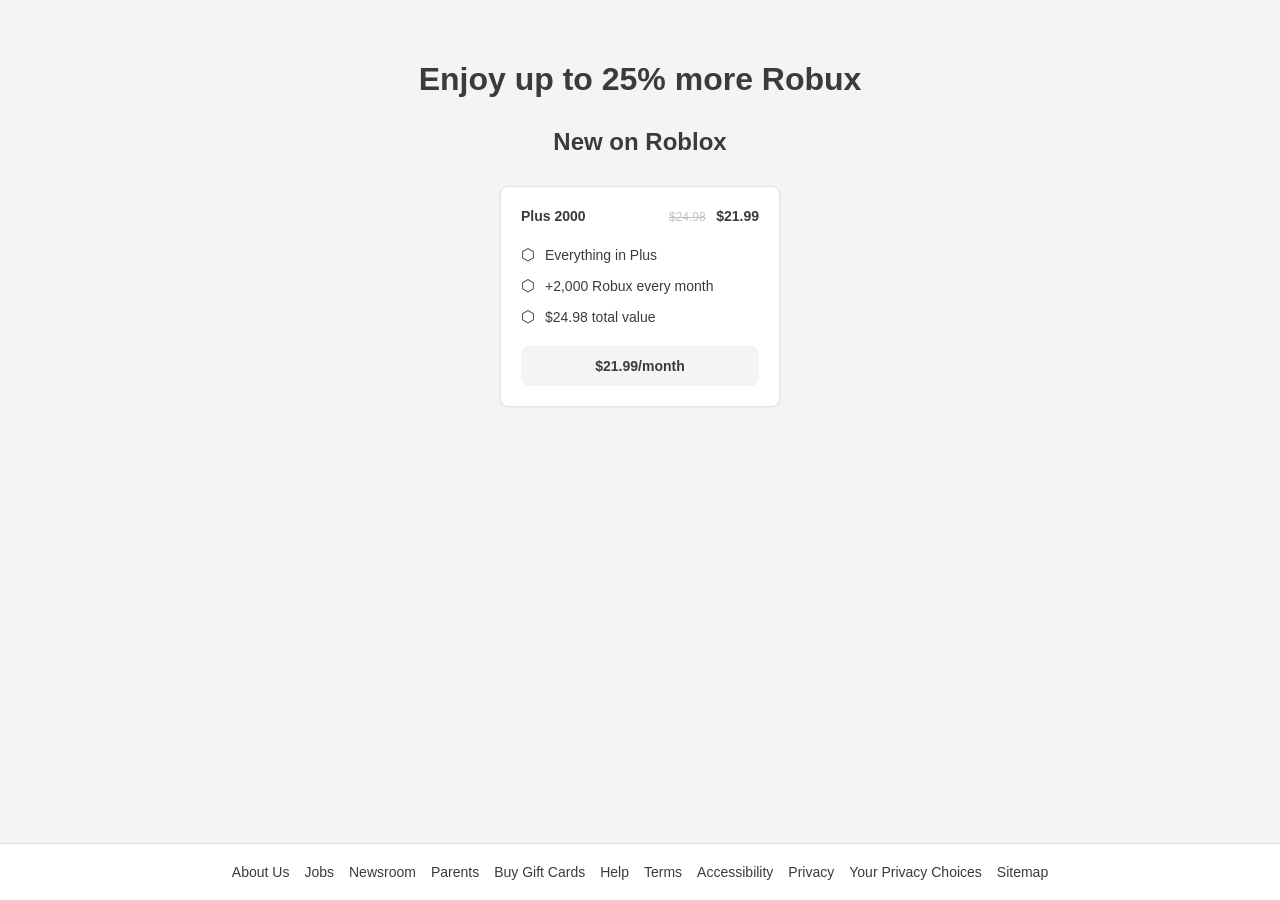
==== commit d5b8588a: "Update print statement from 'Hello' to 'Goodbye'" ====
--- a/index.html
+++ b/index.html
@@ -1,100 +1,51 @@
-<html lang="en"><head><script async crossorigin="anonymous" src="./scripts/fs.js"></script><script type="module" crossorigin="" src="./scripts/index-l1j69UPd.js"></script><link rel="stylesheet" crossorigin="" href="./styles/index-Ur_WcURq.css"><script>// @generated by @index/prototype-bridge. Do not edit directly. Run: bun --filter @index/prototype-bridge build
-(()=>{var Cn=Object.defineProperty,B=(t,e)=>()=>(t&&(e=t(t=0)),e),Pt=(t,e)=>{for(var r in e)Cn(t,r,{get:e[r],enumerable:!0})};function kn(t){if(t===!0)return"soft";if(t===!1)return"disabled";if(typeof t=="string"){let e=t.toLowerCase().trim();if(e==="auto")return"auto";if(e==="full")return"full";if(e==="soft"||e==="disabled")return e}return"soft"}function $n(t="soft"){switch(A.session.__counterEpoch=(A.session.__counterEpoch||0)+1,t){case"auto":{A.session.styleMap=new Map,A.session.nodeMap=new Map;return}case"soft":{A.session.styleMap=new Map,A.session.nodeMap=new Map,A.session.styleCache=new WeakMap;return}case"full":return;case"disabled":{A.session.styleMap=new Map,A.session.nodeMap=new Map,A.session.styleCache=new WeakMap,A.computedStyle=new WeakMap,A.measureHints=new WeakMap,A.baseStyle=new V(50),A.defaultStyle=new V(30),A.image=new V(100),A.background=new V(100),A.resource=new V(150),A.font=new Set;return}default:{A.session.styleMap=new Map,A.session.nodeMap=new Map,A.session.styleCache=new WeakMap;return}}}var V,A,G=B(()=>{V=class extends Map{constructor(t=100,...e){super(...e),this._maxSize=t}set(t,e){if(this.size>=this._maxSize&&!this.has(t)){let r=this.keys().next().value;r!==void 0&&this.delete(r)}return super.set(t,e)}},A={image:new V(100),background:new V(100),resource:new V(150),defaultStyle:new V(30),baseStyle:new V(50),computedStyle:new WeakMap,measureHints:new WeakMap,font:new Set,session:{styleMap:new Map,styleCache:new WeakMap,nodeMap:new Map}}});function be(t){let e=t.match(/url\((['"]?)(.*?)(\1)\)/);if(!e)return null;let r=e[2].trim();return r.startsWith("#")?null:r}function An(t){if(!t||t==="none")return"";let e=t.replace(/translate[XY]?\([^)]*\)/g,"");return e=e.replace(/matrix\(([^)]+)\)/g,(r,n)=>{let i=n.split(",").map((o)=>o.trim());return i.length!==6?`matrix(${n})`:(i[4]="0",i[5]="0",`matrix(${i.join(", ")})`)}),e=e.replace(/matrix3d\(([^)]+)\)/g,(r,n)=>{let i=n.split(",").map((o)=>o.trim());return i.length!==16?`matrix3d(${n})`:(i[12]="0",i[13]="0",`matrix3d(${i.join(", ")})`)}),e.trim().replace(/\s{2,}/g," ")}function Ht(t){if(/%[0-9A-Fa-f]{2}/.test(t))return t;try{return encodeURI(t)}catch{return t}}function Mn(t,e){if(!t||/^(data|blob|about|#)/i.test(t.trim()))return t;try{let r=e||typeof document<"u"&&(document.baseURI||document.location?.href)||"http://localhost/";return new URL(t,r).href}catch{return t}}var Xt=B(()=>{});function vn(t="[snapDOM]",{ttlMs:e=300000,maxEntries:r=12}={}){let n=new Map,i=0;function o(a,s,c){if(i>=r)return;let l=Date.now();(n.get(s)||0)>l||(n.set(s,l+e),i++,a==="warn"&&console&&console.warn?console.warn(`${t} ${c}`):console&&console.error&&console.error(`${t} ${c}`))}return{warnOnce(a,s){o("warn",a,s)},errorOnce(a,s){o("error",a,s)},reset(){n.clear(),i=0}}}function Fn(t){return/^data:|^blob:|^about:blank$/i.test(t)}function En(t,e){try{let r=typeof location<"u"&&location.href?location.href:"http://localhost/",n=e.includes("{url}")?e.split("{url}")[0]:e,i=new URL(n||".",r),o=new URL(t,r);if(o.origin===i.origin)return!0;let a=o.searchParams;if(a&&(a.has("url")||a.has("target")))return!0}catch{}return!1}function Nn(t,e){if(!e||Fn(t)||En(t,e))return!1;try{let r=typeof location<"u"&&location.href?location.href:"http://localhost/",n=new URL(t,r);return typeof location<"u"?n.origin!==location.origin:!0}catch{return!!e}}function Ln(t,e){if(!e)return t;if(e.includes("{url}"))return e.replace("{urlRaw}",Ht(t)).replace("{url}",encodeURIComponent(t));if(/[?&]url=?$/.test(e))return`${e}${encodeURIComponent(t)}`;if(e.endsWith("?"))return`${e}url=${encodeURIComponent(t)}`;if(e.endsWith("/"))return`${e}${Ht(t)}`;let r=e.includes("?")?"&":"?";return`${e}${r}url=${encodeURIComponent(t)}`}function je(t){return new Promise((e,r)=>{let n=new FileReader;n.onload=()=>e(String(n.result||"")),n.onerror=()=>r(Error("read_failed")),n.readAsDataURL(t)})}function Rn(t,e){return[e.as||"blob",e.timeout??3000,e.useProxy||"",e.errorTTL??8000,t].join("|")}async function Q(t,e={}){let r=e.as??"blob",n=e.timeout??3000,i=e.useProxy||"",o=e.errorTTL??8000,a=e.headers||{},s=!!e.silent;if(/^data:/i.test(t))try{if(r==="text")return{ok:!0,data:String(t),status:200,url:t,fromCache:!1};if(r==="dataURL")return{ok:!0,data:String(t),status:200,url:t,fromCache:!1,mime:String(t).slice(5).split(";")[0]||""};let[,y="",m=""]=String(t).match(/^data:([^,]*),(.*)$/)||[],x=/;base64/i.test(y)?atob(m):decodeURIComponent(m),C=new Uint8Array([...x].map((w)=>w.charCodeAt(0))),b=new Blob([C],{type:(y||"").split(";")[0]||""});return{ok:!0,data:b,status:200,url:t,fromCache:!1,mime:b.type||""}}catch{return{ok:!1,data:null,status:0,url:t,fromCache:!1,reason:"special_url_error"}}if(/^blob:/i.test(t))try{let y=await fetch(t);if(!y.ok)return{ok:!1,data:null,status:y.status,url:t,fromCache:!1,reason:"http_error"};let m=await y.blob(),x=m.type||y.headers.get("content-type")||"";return r==="dataURL"?{ok:!0,data:await je(m),status:y.status,url:t,fromCache:!1,mime:x}:r==="text"?{ok:!0,data:await m.text(),status:y.status,url:t,fromCache:!1,mime:x}:{ok:!0,data:m,status:y.status,url:t,fromCache:!1,mime:x}}catch{return{ok:!1,data:null,status:0,url:t,fromCache:!1,reason:"network"}}if(/^about:blank$/i.test(t))return r==="dataURL"?{ok:!0,data:"[data-uri]",status:200,url:t,fromCache:!1,mime:"image/png"}:{ok:!0,data:r==="text"?"":new Blob([]),status:200,url:t,fromCache:!1};let c=Rn(t,{as:r,timeout:n,useProxy:i,errorTTL:o}),l=Ft.get(c);if(l&&l.until>Date.now())return{...l.result,fromCache:!0};l&&Ft.delete(c);let u=It.get(c);if(u)return u;let f=Nn(t,i)?Ln(t,i):t,d=e.credentials;if(!d)try{let y=typeof location<"u"&&location.href?location.href:"http://localhost/",m=new URL(t,y);d=typeof location<"u"&&m.origin===location.origin?"include":"omit"}catch{d="omit"}let h=new AbortController,p=setTimeout(()=>h.abort("timeout"),n),g=(async()=>{try{let y=await fetch(f,{signal:h.signal,credentials:d,headers:a});if(!y.ok){let C={ok:!1,data:null,status:y.status,url:f,fromCache:!1,reason:"http_error"};if(o>0&&Ft.set(c,{until:Date.now()+o,result:C}),!s){let b=`${y.status} ${y.statusText||""}`.trim();ie.warnOnce(`http:${y.status}:${r}:${new URL(t,location?.href??"http://localhost/").origin}`,`HTTP error ${b} while fetching ${r} ${t}`)}return e.onError&&e.onError(C),C}if(r==="text")return{ok:!0,data:await y.text(),status:y.status,url:f,fromCache:!1};let m=await y.blob(),x=m.type||y.headers.get("content-type")||"";return r==="dataURL"?{ok:!0,data:await je(m),status:y.status,url:f,fromCache:!1,mime:x}:{ok:!0,data:m,status:y.status,url:f,fromCache:!1,mime:x}}catch(y){let m=y&&typeof y=="object"&&"name"in y&&y.name==="AbortError"?String(y.message||"").includes("timeout")?"timeout":"abort":"network",x={ok:!1,data:null,status:0,url:f,fromCache:!1,reason:m};if(!/^blob:/i.test(t)&&o>0&&Ft.set(c,{until:Date.now()+o,result:x}),!s){let C=`${m}:${r}:${new URL(t,location?.href??"http://localhost/").origin}`,b=m==="timeout"?`Timeout after ${n}ms. Consider increasing timeout or using a proxy for ${t}`:m==="abort"?`Request aborted while fetching ${r} ${t}`:`Network/CORS issue while fetching ${r} ${t}. A proxy may be required`;ie.errorOnce(C,b)}return e.onError&&e.onError(x),x}finally{clearTimeout(p),It.delete(c)}})();return It.set(c,g),g}var ie,It,Ft,$t=B(()=>{Xt(),ie=vn("[snapDOM]",{ttlMs:180000,maxEntries:10}),It=new Map,Ft=new Map});async function ur(t,e={}){if(/^((repeating-)?(linear|radial|conic)-gradient)\(/i.test(t)||t.trim()==="none")return t;let r=be(t);if(!r)return t;let n=Mn(r),i=Ht(n),o=(e.useProxy||"")+"|"+i;if(A.background.has(o)){let a=A.background.get(o);return a?`url("${a}")`:"none"}try{let a=await Q(i,{as:"dataURL",useProxy:e.useProxy});return a.ok?(A.background.set(o,a.data),`url("${a.data}")`):(A.background.set(o,null),"none")}catch{return A.background.set(o,null),"none"}}var Pn=B(()=>{G(),Xt(),$t()});function Wn(t){if(t=String(t).toLowerCase(),xe.has(t)){let o={};return A.defaultStyle.set(t,o),o}if(A.defaultStyle.has(t))return A.defaultStyle.get(t);let e=document.getElementById("snapdom-sandbox");e||(e=document.createElement("div"),e.id="snapdom-sandbox",e.setAttribute("data-snapdom-sandbox","true"),e.setAttribute("aria-hidden","true"),e.style.position="absolute",e.style.left="-9999px",e.style.top="-9999px",e.style.width="0px",e.style.height="0px",e.style.overflow="hidden",document.body.appendChild(e));let r=document.createElement(t);r.style.all="initial",e.appendChild(r);let n=getComputedStyle(r),i={};for(let o of n){if(we(o))continue;let a=n.getPropertyValue(o);i[o]=a}return e.removeChild(r),A.defaultStyle.set(t,i),i}function we(t){let e=String(t).toLowerCase();return!!(mr.has(e)||hr.test(e)||dr.test(e))}function ae(t,e){if(e=String(e||"").toLowerCase(),xe.has(e))return"";let r=[],n=Wn(e),i=(t.display||"").toLowerCase()==="inline",o=new Set(["span","small","em","strong","b","i","u","s","code","cite","mark","sub","sup"]),a=new Set(["table","thead","tbody","tfoot","tr","td","th"]),s=!new Set(["img","video","canvas","svg","iframe","embed","object","input","textarea","select"]).has(e)&&(i||o.has(e)||a.has(e)),c=(l)=>l==="width"||l==="min-width"||l==="max-width"||l==="inline-size"||l==="min-inline-size"||l==="max-inline-size";for(let[l,u]of Object.entries(t)){if(we(l)||s&&c(l))continue;let f=n[l];u&&u!==f&&r.push(`${l}:${u}`)}if(s&&!i){let l=t.width;l&&l!=="auto"&&l!==n.width&&r.push(`min-width:${l}`)}return r.sort(),r.join(";")}function Tn(t){let e=new Set;return t.nodeType!==Node.ELEMENT_NODE&&t.nodeType!==Node.DOCUMENT_FRAGMENT_NODE?[]:(t.tagName&&e.add(t.tagName.toLowerCase()),typeof t.querySelectorAll=="function"&&t.querySelectorAll("*").forEach((r)=>e.add(r.tagName.toLowerCase())),Array.from(e))}function Un(t){let e=new Map;for(let n of t){let i=A.defaultStyle.get(n);if(!i)continue;let o=Object.entries(i).map(([a,s])=>`${a}:${s};`).sort().join("");o&&(e.has(o)||e.set(o,[]),e.get(o).push(n))}let r="";for(let[n,i]of e.entries())r+=`${i.join(",")} { ${n} }
-`;return r}function jn(t){let e=Array.from(new Set(t.values())).filter(Boolean).sort(),r=new Map,n=1;for(let i of e)r.set(i,`c${n++}`);return r}function qn(t){try{let e=t?.ownerDocument;if(!e)return typeof window<"u"?window:null;let r=e.defaultView;if(r&&typeof r.getComputedStyle=="function")return r;if(typeof window<"u"&&window.frames)for(let n=0;n<window.frames.length;n++)try{if(window.frames[n]?.document===e)return window.frames[n]}catch{}}catch{}return typeof window<"u"?window:null}function X(t,e=null){let r=()=>{let o={length:0,getPropertyValue:()=>"",item:()=>""};return o[Symbol.iterator]=function*(){},o};if(!(t instanceof Element)){let o=typeof window<"u"?window:null;if(o&&typeof o.getComputedStyle=="function")try{return o.getComputedStyle(t,e)||r()}catch{return r()}return r()}let n=A.computedStyle.get(t);n||(n=new Map,A.computedStyle.set(t,n));let i=n.get(e);if(!i){let o=qn(t),a=null;try{a=o&&typeof o.getComputedStyle=="function"?o.getComputedStyle(t,e):null}catch{}if(!a&&typeof window<"u"&&typeof window.getComputedStyle=="function")try{t.ownerDocument===document&&(a=window.getComputedStyle(t,e))}catch{}i=a||r(),n.set(e,i)}return i}function qe(t){let e={};for(let r of t)e[r]=t.getPropertyValue(r);for(let r of pr){let n=e[`border-${r}-style`],i=e[`border-${r}-width`];(n==="none"||n==="hidden"||i==="0px")&&(delete e[`border-${r}-style`],delete e[`border-${r}-width`],delete e[`border-${r}-color`])}return e}function le(t){let e=[],r=0,n=0;for(let i=0;i<t.length;i++){let o=t[i];o==="("&&r++,o===")"&&r--,o===","&&r===0&&(e.push(t.slice(n,i).trim()),n=i+1)}return e.push(t.slice(n).trim()),e}var fr,xe,In,dr,hr,mr,pr,Se=B(()=>{G(),fr=new Set(["meta","script","noscript","title","link","template"]),xe=new Set(["meta","link","style","title","noscript","script","template","g","defs","use","marker","mask","clipPath","pattern","path","polygon","polyline","line","circle","ellipse","rect","filter","lineargradient","radialgradient","stop"]),In=["div","span","p","a","img","ul","li","button","input","select","textarea","label","section","article","header","footer","nav","main","aside","h1","h2","h3","h4","h5","h6","table","thead","tbody","tr","td","th"],dr=/(?:^|-)(animation|transition)(?:-|$)/i,hr=/^(--.+|view-timeline|scroll-timeline|animation-trigger|offset-|position-try|app-region|interactivity|overlay|view-transition|-webkit-locale|-webkit-user-(?:drag|modify)|-webkit-tap-highlight-color|-webkit-text-security)$/i,mr=new Set(["cursor","pointer-events","touch-action","user-select","print-color-adjust","speak","reading-flow","reading-order","anchor-name","anchor-scope","container-name","container-type","timeline-scope","zoom"]),pr=["top","right","bottom","left"]});function Ct(t,{fast:e=!1}={}){if(e)return t();"requestIdleCallback"in window?requestIdleCallback(t,{timeout:50}):setTimeout(t,1)}function zn(){if(typeof navigator>"u")return!1;if(navigator.userAgentData)return navigator.userAgentData.platform==="iOS";let t=navigator.userAgent||"",e=/iPhone|iPad|iPod/.test(t),r=navigator.maxTouchPoints>2&&/Macintosh/.test(t);return e||r}function ut(){if(typeof navigator>"u")return!1;let t=navigator.userAgent||"",e=t.toLowerCase(),r=e.includes("safari")&&!e.includes("chrome")&&!e.includes("crios")&&!e.includes("fxios")&&!e.includes("android"),n=/applewebkit/i.test(t),i=/mobile/i.test(t),o=!/safari/i.test(t),a=n&&i&&o,s=/(micromessenger|wxwork|wecom|windowswechat|macwechat)/i.test(t),c=/(baiduboxapp|baidubrowser|baidusearch|baiduboxlite)/i.test(e),l=/ipad|iphone|ipod/.test(e)&&n;return r||a||s||c||l}function _n(){if(typeof navigator>"u")return!1;let t=(navigator.userAgent||"").toLowerCase();return t.includes("firefox")||t.includes("fxios")}var Wt=B(()=>{});function R(t,e,r){let n=t&&typeof t=="object"&&(t.options||t);n&&n.debug&&(r!==void 0?console.warn("[snapdom]",e,r):console.warn("[snapdom]",e))}var gr=B(()=>{}),K=B(()=>{Pn(),Se(),Wt(),Xt(),gr()}),yr={};Pt(yr,{toCanvas:()=>Gt});function Dn(t){if(!br(t))return t;try{let e=wr(t),r=e.match(/<svg\b[^>]*>/i);if(!r)return t;let n=r[0],i=parseFloat((n.match(/\bwidth="([\d.]+)/i)||[])[1]),o=parseFloat((n.match(/\bheight="([\d.]+)/i)||[])[1]);if(!Number.isFinite(i)||!Number.isFinite(o)||i<=0||o<=0)return t;let a=Math.min(1,mt/i,mt/o,Math.sqrt(Ce/(i*o)));if(a>=1)return t;let s=Math.max(1,Math.floor(i*a)),c=Math.max(1,Math.floor(o*a));console.warn(`[snapDOM] Capture ${Math.round(i)}×${Math.round(o)}px exceeds the browser image-decode limit (${mt}px/side); downscaling to ${s}×${c}px. Lower \`scale\` or set \`width\`/\`height\` to control output size.`);let l=e.replace(n,n.replace(/(\bwidth=")[\d.]+/i,`$1${s}`).replace(/(\bheight=")[\d.]+/i,`$1${c}`));return xr(l)}catch{return t}}function br(t){return typeof t=="string"&&/^data:image\/svg\+xml/i.test(t)}function wr(t){let e=t.indexOf(",");return e>=0?decodeURIComponent(t.slice(e+1)):""}function xr(t){return`data:image/svg+xml;charset=utf-8,${encodeURIComponent(t)}`}function On(t){let e=[],r="",n=0;for(let i=0;i<t.length;i++){let o=t[i];o==="("&&n++,o===")"&&(n=Math.max(0,n-1)),o===";"&&n===0?(e.push(r),r=""):r+=o}return r.trim()&&e.push(r),e.map((i)=>i.trim()).filter(Boolean)}function Bn(t){let e=[],r="",n=0;for(let o=0;o<t.length;o++){let a=t[o];a==="("&&n++,a===")"&&(n=Math.max(0,n-1)),a===","&&n===0?(e.push(r.trim()),r=""):r+=a}r.trim()&&e.push(r.trim());let i=[];for(let o of e){if(/\binset\b/i.test(o))continue;let a=o.match(/-?\d+(?:\.\d+)?px/gi)||[],[s="0px",c="0px",l="0px"]=a,u=o.replace(/-?\d+(?:\.\d+)?px/gi,"").replace(/\binset\b/ig,"").trim().replace(/\s{2,}/g," "),f=!!u&&u!==",";i.push(`drop-shadow(${s} ${c} ${l}${f?` ${u}`:""})`)}return i.join(" ")}function Sr(t){let e=On(t),r=null,n=null,i=null,o=[];for(let s of e){let c=s.indexOf(":");if(c<0)continue;let l=s.slice(0,c).trim().toLowerCase(),u=s.slice(c+1).trim();l==="box-shadow"?i=u:l==="filter"?r=u:l==="-webkit-filter"?n=u:o.push([l,u])}if(i){let s=Bn(i);s&&(r=r?`${r} ${s}`:s,n=n?`${n} ${s}`:s)}let a=[...o];return r&&a.push(["filter",r]),n&&a.push(["-webkit-filter",n]),a.map(([s,c])=>`${s}:${c}`).join(";")}function Hn(t){return t.replace(/([^{}]+)\{([^}]*)\}/g,(e,r,n)=>`${r}{${Sr(n)}}`)}function Vn(t){return t=t.replace(/<style[^>]*>([\s\S]*?)<\/style>/gi,(e,r)=>e.replace(r,Hn(r))),t=t.replace(/style=(['"])([\s\S]*?)\1/gi,(e,r,n)=>`style=${r}${Sr(n)}${r}`),t}function Xn(t){if(!ut()||!br(t))return t;try{let e=wr(t),r=Vn(e);return xr(r)}catch{return t}}async function Gt(t,e){let{width:r,height:n,scale:i=1,dpr:o=1,meta:a={},backgroundColor:s}=e;t=Xn(t),t=Dn(t);let c=new Image;if(c.loading="eager",c.decoding="sync",c.crossOrigin="anonymous",c.src=t,await c.decode(),ut()){c.style.cssText="position:fixed;left:-99999px;top:-99999px;pointer-events:none",document.body.appendChild(c);try{await new Promise(($)=>requestAnimationFrame(()=>requestAnimationFrame($)))}finally{try{c.remove()}catch{}}}let{naturalWidth:l,naturalHeight:u}=c,f=Number.isFinite(a.w0)?a.w0:l,d=Number.isFinite(a.h0)?a.h0:u,h,p,g=Number.isFinite(r),y=Number.isFinite(n);if(g&&y)h=Math.max(1,r),p=Math.max(1,n);else if(g){let $=r/Math.max(1,f);h=r,p=d*$}else if(y){let $=n/Math.max(1,d);p=n,h=f*$}else h=l,p=u;h=h*i,p=p*i;let m=h*o,x=p*o,C=Math.max(m/mt,x/mt,Math.sqrt(m*x/Ce));C>1&&(console.warn(`[snapDOM] Output ${Math.round(m)}×${Math.round(x)}px exceeds the browser canvas limit (${mt}px/side); downscaling. Lower \`scale\`/\`dpr\` or set \`width\`/\`height\`.`),h/=C,p/=C);let b=document.createElement("canvas");b.width=h*o,b.height=p*o,b.style.width=`${h}px`,b.style.height=`${p}px`;let w=b.getContext("2d");return o!==1&&w.scale(o,o),s&&(w.save(),w.fillStyle=s,w.fillRect(0,0,h,p),w.restore()),w.drawImage(c,0,0,h,p),b}var mt,Ce,Yt=B(()=>{Wt(),mt=16384,Ce=268435456}),zt={};Pt(zt,{rasterize:()=>Cr});async function Cr(t,e){let r=await Gt(t,e),n=new Image;return n.src=r.toDataURL(`image/${e.format}`,e.quality),await n.decode(),n.style.width=`${r.width/e.dpr}px`,n.style.height=`${r.height/e.dpr}px`,n}var _t=B(()=>{Yt()}),se={};Pt(se,{toImg:()=>Ie,toSvg:()=>Ie});async function Ie(t,e){let{scale:r=1,width:n,height:i,meta:o={}}=e,a=Number.isFinite(n),s=Number.isFinite(i),c=Number.isFinite(r)&&r!==1||a||s;if(ut()&&c)return await Cr(t,{...e,format:"png",quality:1,meta:o});let l=new Image;if(l.decoding="sync",l.loading="eager",l.src=t,await l.decode(),a&&s)l.style.width=`${n}px`,l.style.height=`${i}px`;else if(a){let u=Number.isFinite(o.w0)?o.w0:l.naturalWidth,f=Number.isFinite(o.h0)?o.h0:l.naturalHeight,d=n/Math.max(1,u);l.style.width=`${n}px`,l.style.height=`${Math.round(f*d)}px`}else if(s){let u=Number.isFinite(o.w0)?o.w0:l.naturalWidth,f=Number.isFinite(o.h0)?o.h0:l.naturalHeight,d=i/Math.max(1,f);l.style.height=`${i}px`,l.style.width=`${Math.round(u*d)}px`}else{let u=Math.round(l.naturalWidth*r),f=Math.round(l.naturalHeight*r);if(l.style.width=`${u}px`,l.style.height=`${f}px`,typeof t=="string"&&t.startsWith("data:image/svg+xml"))try{let d=decodeURIComponent(t.split(",")[1]).replace(/width="[^"]*"/,`width="${u}"`).replace(/height="[^"]*"/,`height="${f}"`);t=`data:image/svg+xml;charset=utf-8,${encodeURIComponent(d)}`,l.src=t}catch(d){R(e,"SVG width/height patch in toImg failed",d)}}return l}var ze=B(()=>{K(),_t()}),kr={};Pt(kr,{toBlob:()=>$r});async function $r(t,e){let r=e.type;if(r==="svg"){let i=decodeURIComponent(t.split(",")[1]);return new Blob([i],{type:"image/svg+xml"})}let n=await Gt(t,e);return new Promise((i)=>n.toBlob((o)=>i(o),`image/${r}`,e.quality))}var Ar=B(()=>{Yt()}),Mr={};Pt(Mr,{download:()=>Gn});async function _e(t,e){let r=new File([t],e,{type:t.type});if(!navigator.canShare?.({files:[r]}))return!1;try{await navigator.share({files:[r],title:e})}catch(n){if(n.name!=="AbortError")return!1}return!0}async function Gn(t,e){let r=new Set(["png","jpeg","jpg","webp","svg"]),n=(e?.type||"").toLowerCase(),i=r.has(n)?n:"",o=(e?.format||i||"").toLowerCase(),a=o==="jpg"?"jpeg":o||"png",s=e?.filename||`snapdom.${a}`,c={...e||{},format:a,type:a};c.dpr=1;let l=zn();if(a==="svg"){let d=await $r(t,{...c,type:"svg"});if(l&&await _e(d,s))return;let h=URL.createObjectURL(d),p=document.createElement("a");p.href=h,p.download=s,document.body.appendChild(p),p.click(),URL.revokeObjectURL(h),p.remove();return}let u=await Gt(t,c);if(l){let d=`image/${a}`,h=await new Promise((p)=>u.toBlob(p,d,e?.quality));if(h&&await _e(h,s))return}let f=document.createElement("a");f.href=u.toDataURL(`image/${a}`,e?.quality),f.download=s,document.body.appendChild(f),f.click(),f.remove()}var Yn=B(()=>{Ar(),Yt(),Wt()});K();K();G();var De=new WeakMap,Lt=new Map,Jn=2000,ce=0;function Et(){ce++,Lt.size>Jn&&Lt.clear()}var Oe=!1;function Qn(t=document.documentElement){if(!Oe){Oe=!0;try{new MutationObserver(()=>Et()).observe(t,{subtree:!0,childList:!0,characterData:!0,attributes:!0})}catch{}try{new MutationObserver(()=>Et()).observe(document.head,{subtree:!0,childList:!0,characterData:!0,attributes:!0})}catch{}try{let e=document.fonts;e&&(e.addEventListener?.("loadingdone",Et),e.ready?.then(()=>Et()).catch(()=>{}))}catch{}}}function Kn(t,e={}){let r={},n=t.getPropertyValue("visibility"),i=e.excludeStyleProps;for(let f=0;f<t.length;f++){let d=t[f];if(we(d)||i&&(i instanceof RegExp&&i.test(d)||typeof i=="function"&&i(d)))continue;let h=t.getPropertyValue(d);(d==="background-image"||d==="content")&&h.includes("url(")&&!h.includes("data:")&&(h="none"),r[d]=h}let o=["text-decoration-line","text-decoration-color","text-decoration-style","text-decoration-thickness","text-underline-offset","text-decoration-skip-ink"];for(let f of o)if(!r[f])try{let d=t.getPropertyValue(f);d&&(r[f]=d)}catch{}let a=["-webkit-text-stroke","-webkit-text-stroke-width","-webkit-text-stroke-color","paint-order"];for(let f of a)if(!r[f])try{let d=t.getPropertyValue(f);d&&(r[f]=d)}catch{}if(e.embedFonts){let f=["font-feature-settings","font-variation-settings","font-kerning","font-variant","font-variant-ligatures","font-optical-sizing"];for(let d of f)if(!r[d])try{let h=t.getPropertyValue(d);h&&(r[d]=h)}catch{}}n==="hidden"&&(r.opacity="0");try{(r["content-visibility"]||t.getPropertyValue("content-visibility"))==="hidden"&&(r.visibility="hidden")}catch{}let s=parseFloat(t.getPropertyValue("border-top-width")||0)||0,c=parseFloat(t.getPropertyValue("border-right-width")||0)||0,l=parseFloat(t.getPropertyValue("border-bottom-width")||0)||0,u=parseFloat(t.getPropertyValue("border-left-width")||0)||0;if(s===0&&c===0&&l===0&&u===0){let f=(t.getPropertyValue("border-image-source")||"").trim(),d=f&&f!=="none",h=["border","border-top","border-right","border-bottom","border-left","border-width","border-style","border-color","border-top-width","border-top-style","border-top-color","border-right-width","border-right-style","border-right-color","border-bottom-width","border-bottom-style","border-bottom-color","border-left-width","border-left-style","border-left-color","border-block","border-block-width","border-block-style","border-block-color","border-inline","border-inline-width","border-inline-style","border-inline-color"];for(let p of h)delete r[p];d||(r.border="none")}return r}var Be=new WeakMap;function Zn(t){let e=Be.get(t);return e||(e=Object.entries(t).sort((r,n)=>r[0]<n[0]?-1:r[0]>n[0]?1:0).map(([r,n])=>`${r}:${n}`).join(";"),Be.set(t,e),e)}function to(t,e=null,r={}){let n=De.get(t),i=!!(r&&r.embedFonts),o=r&&r.excludeStyleProps||null;if(n&&n.epoch===ce&&n.embedFonts===i&&n.excludeStyleProps===o)return n.snapshot;let a=e||getComputedStyle(t),s=Kn(a,r);return ao(t,a,s),De.set(t,{epoch:ce,snapshot:s,embedFonts:i,excludeStyleProps:o}),s}function eo(t,e){return t&&t.session&&t.persist?t:t&&(t.styleMap||t.styleCache||t.nodeMap)?{session:t,persist:{snapshotKeyCache:Lt,defaultStyle:A.defaultStyle,baseStyle:A.baseStyle,image:A.image,resource:A.resource,background:A.background,font:A.font},options:e||{}}:{session:A.session,persist:{snapshotKeyCache:Lt,defaultStyle:A.defaultStyle,baseStyle:A.baseStyle,image:A.image,resource:A.resource,background:A.background,font:A.font},options:t||e||{}}}function ro(t,e,r){if(!(!t.style||t.style.length===0))for(let n=0;n<t.style.length;n++){let i=t.style[n],o=r.getPropertyValue(i);o&&e.style.setProperty(i,o)}}async function ht(t,e,r,n){if(t.tagName==="STYLE")return;let i=eo(r,n),o=i.options&&i.options.cache||"auto";o!=="disabled"&&Qn(document.documentElement),o==="disabled"&&!i.session.__bumpedForDisabled&&(Et(),Lt.clear(),i.session.__bumpedForDisabled=!0);let{session:a,persist:s}=i;if(!a.styleCache.has(t)){let d=null;try{d=getComputedStyle(t)}catch{}a.styleCache.set(t,d||getComputedStyle(document.documentElement))}let c=a.styleCache.get(t);t.getAttribute?.("style")&&ro(t,e,c);let l=to(t,c,i.options);if(vr(t)){let d=c.getPropertyValue("min-width");(!d||d==="auto"||d==="0px")&&(l["min-width"]="0px")}let u=Zn(l),f=s.snapshotKeyCache.get(u);if(!f){let d=t.tagName?.toLowerCase()||"div";f=ae(l,d),s.snapshotKeyCache.set(u,f)}a.styleMap.set(e,f)}function no(t){return t instanceof HTMLImageElement||t instanceof HTMLCanvasElement||t instanceof HTMLVideoElement||t instanceof HTMLIFrameElement||t instanceof SVGElement||t instanceof HTMLObjectElement||t instanceof HTMLEmbedElement}function oo(t){return t.backgroundImage&&t.backgroundImage!=="none"||t.backgroundColor&&t.backgroundColor!=="rgba(0, 0, 0, 0)"&&t.backgroundColor!=="transparent"||(parseFloat(t.borderTopWidth)||0)>0||(parseFloat(t.borderBottomWidth)||0)>0||(parseFloat(t.paddingTop)||0)>0||(parseFloat(t.paddingBottom)||0)>0?!0:(t.overflowBlock||t.overflowY||"visible")!=="visible"}function vr(t){let e=t.parentElement;if(!e)return!1;let r=X(e).display||"";return r.includes("flex")||r.includes("grid")}function io(t,e){if(t.textContent&&/\S/.test(t.textContent))return!0;let{firstElementChild:r,lastElementChild:n}=t;if(r&&r.tagName==="BR"||n&&n.tagName==="BR")return!0;let i=t.scrollHeight;if(i===0)return!1;let o=parseFloat(e.paddingTop)||0,a=parseFloat(e.paddingBottom)||0;return i>o+a}function ao(t,e,r){if(t instanceof HTMLElement&&t.style&&t.style.height)return;let n=t.tagName&&t.tagName.toLowerCase();if(!n||!["div","section","article","main","aside","header","footer","nav"].includes(n))return;let i=parseFloat(e.height);if(Number.isFinite(i)&&t.scrollHeight>0&&Math.abs(i-t.scrollHeight)>2||e.aspectRatio&&e.aspectRatio!=="none"&&e.aspectRatio!=="auto")return;let o=e.display||"";if(o.includes("flex")||o.includes("grid")||no(t))return;let a=e.position;if(a==="absolute"||a==="fixed"||a==="sticky"||e.transform!=="none"||oo(e)||vr(t))return;let s=e.overflowX||e.overflow||"visible",c=e.overflowY||e.overflow||"visible";if(s!=="visible"||c!=="visible")return;let l=e.clip;l&&l!=="auto"&&l!=="rect(auto, auto, auto, auto)"||e.visibility==="hidden"||e.opacity==="0"||io(t,e)&&(delete r.height,delete r["block-size"])}Se();var Fr=["fill","stroke","color","background-color","stop-color"],lo=new Set(["symbol","defs","pattern","mask","clipPath","marker","linearGradient","radialGradient","filter"]);function ue(t){let e=t;for(;e&&e.nodeType===1;){if(e.namespaceURI==="http://www.w3.org/2000/svg"&&lo.has(e.localName))return!0;e=e.parentNode}return!1}var He=new Map;function so(t,e){let r=e+"::"+t.toLowerCase(),n=He.get(r);if(n)return n;let i=document,o=e==="http://www.w3.org/2000/svg"?i.createElementNS(e,t):i.createElement(t),a=i.createElement("div");a.style.cssText="position:absolute;left:-99999px;top:-99999px;contain:strict;display:block;",a.appendChild(o),i.documentElement.appendChild(a);let s=getComputedStyle(o),c={};for(let l of Fr)c[l]=s.getPropertyValue(l)||"";return a.remove(),He.set(r,c),c}function co(t,e){if(!(t instanceof Element)||!(e instanceof Element)||ue(t))return;let r=t.getAttribute?.("style"),n=!!(r&&r.includes("var("));if(!n&&t.attributes?.length){let o=t.attributes;for(let a=0;a<o.length;a++){let s=o[a];if(s&&typeof s.value=="string"&&s.value.includes("var(")){n=!0;break}}}let i=null;if(n)try{i=getComputedStyle(t)}catch{}if(n){let o=t.style;if(o&&o.length){let a=new Set;for(let s=0;s<o.length;s++){let c=o[s];if(a.has(c))continue;a.add(c);let l=o.getPropertyValue(c);if(!l||!l.includes("var("))continue;let u=i&&i.getPropertyValue(c);if(u)try{e.style.setProperty(c,u.trim(),o.getPropertyPriority(c))}catch{}}}}if(n&&t.attributes?.length){let o=t.attributes;for(let a=0;a<o.length;a++){let s=o[a];if(!s||typeof s.value!="string"||!s.value.includes("var("))continue;let c=s.name,l=i&&i.getPropertyValue(c);if(l)try{e.style.setProperty(c,l.trim())}catch{}}}if(!n){if(!i)try{i=getComputedStyle(t)}catch{i=null}if(!i)return;let o=t.namespaceURI||"html",a=so(t.tagName,o);for(let s of Fr){let c=i.getPropertyValue(s)||"",l=a[s]||"";if(c&&c!==l)try{e.style.setProperty(s,c.trim())}catch{}}}}K();K();G();$t();function re(t,e,r){return Promise.all(t.map((n)=>new Promise((i)=>{function o(){Ct((a)=>{(a&&typeof a.timeRemaining=="function"?a.timeRemaining()>0:!0)?e(n,i):o()},{fast:r})}o()})))}function uo(t){return t=t.trim(),!t||/:not\(\s*\[data-sd-slotted\]\s*\)\s*$/.test(t)?t:`${t}:not([data-sd-slotted])`}function fo(t,e,r=!0){return t.split(",").map((n)=>n.trim()).filter(Boolean).map((n)=>{if(n.startsWith(":where(")||n.startsWith("@"))return n;let i=r?uo(n):n;return`:where(${e} ${i})`}).join(", ")}function ho(t,e){return t?(t=t.replace(/:host\(([^)]+)\)/g,(r,n)=>`:where(${e}:is(${n.trim()}))`),t=t.replace(/:host\b/g,`:where(${e})`),t=t.replace(/:host-context\(([^)]+)\)/g,(r,n)=>`:where(:where(${n.trim()}) ${e})`),t=t.replace(/::slotted\(([^)]+)\)/g,(r,n)=>`:where(${e} ${n.trim()})`),t=t.replace(/(^|})(\s*)([^@}{]+){/g,(r,n,i,o)=>{let a=fo(o,e,!0);return`${n}${i}${a}{`}),t):""}function mo(t){return t.shadowScopeSeq=(t.shadowScopeSeq||0)+1,`s${t.shadowScopeSeq}`}function po(t){let e="";try{t.querySelectorAll("style").forEach((n)=>{e+=(n.textContent||"")+`
-`});let r=t.adoptedStyleSheets||[];for(let n of r)try{if(n&&n.cssRules)for(let i of n.cssRules)e+=i.cssText+`
-`}catch{}}catch{}return e}function go(t,e,r){if(!e)return;let n=document.createElement("style");n.setAttribute("data-sd",r),n.textContent=e,t.insertBefore(n,t.firstChild||null)}function yo(t,e){try{let r=t.currentSrc||t.src||"";if(!r)return;e.setAttribute("src",r),e.removeAttribute("srcset"),e.removeAttribute("sizes"),e.loading="eager",e.decoding="sync"}catch{}}function bo(t){let e=new Set;if(!t)return e;let r=/var\(\s*(--[A-Za-z0-9_-]+)\b/g,n;for(;n=r.exec(t);)e.add(n[1]);return e}function wo(t,e){try{let r=getComputedStyle(t).getPropertyValue(e).trim();if(r)return r}catch{}try{let r=getComputedStyle(document.documentElement).getPropertyValue(e).trim();if(r)return r}catch{}return""}function xo(t,e,r){let n=[];for(let i of e){let o=wo(t,i);o&&n.push(`${i}: ${o};`)}return n.length?`${r}{${n.join("")}}
-`:""}function So(t){t&&(t.nodeType===Node.ELEMENT_NODE&&t.setAttribute("data-sd-slotted",""),t.querySelectorAll&&t.querySelectorAll("*").forEach((e)=>e.setAttribute("data-sd-slotted","")))}async function Co(t,e=3){let r=()=>{try{return t.contentDocument||t.contentWindow?.document||null}catch{return null}},n=r(),i=0;for(;i<e&&(!n||!n.body&&!n.documentElement);)await new Promise((o)=>setTimeout(o,0)),n=r(),i++;return n&&(n.body||n.documentElement)?n:null}function ko(t){let e=t.getBoundingClientRect(),r=0,n=0,i=0,o=0;try{let c=getComputedStyle(t);r=parseFloat(c.borderLeftWidth)||0,n=parseFloat(c.borderRightWidth)||0,i=parseFloat(c.borderTopWidth)||0,o=parseFloat(c.borderBottomWidth)||0}catch{}let a=Math.max(0,Math.round(e.width-(r+n))),s=Math.max(0,Math.round(e.height-(i+o)));return{contentWidth:a,contentHeight:s,rect:e}}function st(t){let e=0,r=0;if(t.offsetWidth>0&&(e=t.offsetWidth),t.offsetHeight>0&&(r=t.offsetHeight),e===0||r===0)try{let n=getComputedStyle(t);if(e===0){let i=parseFloat(n.width);!isNaN(i)&&i>0&&(e=i)}if(r===0){let i=parseFloat(n.height);!isNaN(i)&&i>0&&(r=i)}}catch{}if(e===0||r===0)try{if(e===0){let n=parseFloat(t.getAttribute("width"));!isNaN(n)&&n>0&&(e=n)}if(r===0){let n=parseFloat(t.getAttribute("height"));!isNaN(n)&&n>0&&(r=n)}}catch{}if((e===0||r===0)&&(t.naturalWidth||t.naturalHeight))try{e===0&&t.naturalWidth>0&&(e=t.naturalWidth),r===0&&t.naturalHeight>0&&(r=t.naturalHeight)}catch{}return{width:e,height:r}}function $o(t,e,r){let n=t.defaultView,i=n?n.scrollX:0,o=n?n.scrollY:0,a=t.body?t.body.scrollLeft:0,s=t.body?t.body.scrollTop:0,c=t.documentElement?t.documentElement.scrollLeft:0,l=t.documentElement?t.documentElement.scrollTop:0,u=t.createElement("style");return u.setAttribute("data-sd-iframe-pin",""),u.textContent=`html, body {margin: 0 !important;padding: 0 !important;width: ${e}px !important;height: ${r}px !important;min-width: ${e}px !important;min-height: ${r}px !important;box-sizing: border-box !important;overflow: hidden !important;background-clip: border-box !important;}`,(t.head||t.documentElement).appendChild(u),()=>{try{u.remove()}catch{}try{n&&typeof n.scrollTo=="function"&&n.scrollTo(i,o),t.body&&(t.body.scrollLeft=a,t.body.scrollTop=s),t.documentElement&&(t.documentElement.scrollLeft=c,t.documentElement.scrollTop=l)}catch{}}}async function Ao(t,e,r){let n=await Co(t,3);if(!n)throw Error("iframe document not accessible/ready");let{contentWidth:i,contentHeight:o,rect:a}=ko(t),s=r?.snap;if(!s&&typeof window<"u"&&window.snapdom&&(s=window.snapdom),!s||typeof s.toPng!="function")throw Error("[snapdom] iframe capture requires snapdom.toPng. Use snapdom(el) or pass options.snap. With ESM, assign window.snapdom = snapdom after import if using iframes.");let c={...r,scale:1},l=$o(n,i,o),u;try{u=await s.toPng(n.documentElement,c)}finally{l()}u.style.display="block",u.style.width=`${i}px`,u.style.height=`${o}px`;let f=document.createElement("div");return e.nodeMap.set(f,t),ht(t,f,e,r),f.style.overflow="hidden",f.style.display="block",f.style.width||(f.style.width=`${Math.round(a.width)}px`),f.style.height||(f.style.height=`${Math.round(a.height)}px`),f.appendChild(u),f}function Mo(t){let{width:e,height:r}=st(t),n=t.getBoundingClientRect(),i;try{i=window.getComputedStyle(t)}catch{}let o=i?parseFloat(i.width):NaN,a=i?parseFloat(i.height):NaN,s=Math.round(e||n.width||0),c=Math.round(r||n.height||0),l=Number.isFinite(o)&&o>0?Math.round(o):Math.max(12,s||16),u=Number.isFinite(a)&&a>0?Math.round(a):Math.max(12,c||16),f=(t.type||"text").toLowerCase()==="checkbox",d=!!t.checked,h=!!t.indeterminate,p=Math.max(Math.min(l,u),12),g="middle";try{i&&i.verticalAlign&&(g=i.verticalAlign)}catch{}let y=document.createElement("div");y.setAttribute("data-snapdom-input-replacement",t.type||"checkbox"),y.style.cssText=`display:inline-block;width:${p}px;height:${p}px;vertical-align:${g};flex-shrink:0;line-height:0;`;let m=document.createElementNS("http://www.w3.org/2000/svg","svg");m.setAttribute("width",String(p)),m.setAttribute("height",String(p)),m.setAttribute("viewBox",`0 0 ${p} ${p}`),y.appendChild(m);function x(){let C="#0a6ed1";try{i&&(C=i.accentColor||i.color||C)}catch{}let b=2,w=b/2,$=p-b;if(m.innerHTML="",f){let S=document.createElementNS("http://www.w3.org/2000/svg","rect");if(S.setAttribute("x",String(w)),S.setAttribute("y",String(w)),S.setAttribute("width",String($)),S.setAttribute("height",String($)),S.setAttribute("rx","2"),S.setAttribute("ry","2"),S.setAttribute("fill",d?C:"none"),S.setAttribute("stroke",C),S.setAttribute("stroke-width",String(b)),m.appendChild(S),d){let k=document.createElementNS("http://www.w3.org/2000/svg","path");k.setAttribute("d",`M ${w+2} ${p/2} L ${p/2-1} ${p-w-2} L ${p-w-2} ${w+2}`),k.setAttribute("stroke","white"),k.setAttribute("stroke-width",String(Math.max(1.5,b))),k.setAttribute("fill","none"),k.setAttribute("stroke-linecap","round"),k.setAttribute("stroke-linejoin","round"),m.appendChild(k)}else if(h){let k=document.createElementNS("http://www.w3.org/2000/svg","rect"),v=Math.max(6,$-4);k.setAttribute("x",String((p-v)/2)),k.setAttribute("y",String((p-b)/2)),k.setAttribute("width",String(v)),k.setAttribute("height",String(b)),k.setAttribute("fill",C),k.setAttribute("rx","1"),m.appendChild(k)}}else{let S=document.createElementNS("http://www.w3.org/2000/svg","circle");if(S.setAttribute("cx",String(p/2)),S.setAttribute("cy",String(p/2)),S.setAttribute("r",String((p-b)/2)),S.setAttribute("fill",d?C:"none"),S.setAttribute("stroke",C),S.setAttribute("stroke-width",String(b)),m.appendChild(S),d){let k=document.createElementNS("http://www.w3.org/2000/svg","circle"),v=Math.max(2,(p-b*2)*0.35);k.setAttribute("cx",String(p/2)),k.setAttribute("cy",String(p/2)),k.setAttribute("r",String(v)),k.setAttribute("fill","white"),m.appendChild(k)}}y.style.setProperty("width",`${p}px`,"important"),y.style.setProperty("height",`${p}px`,"important"),y.style.setProperty("min-width",`${p}px`,"important"),y.style.setProperty("min-height",`${p}px`,"important")}return x(),{el:y,applyVisual:x}}var vt=new V(80);async function Nt(t){if(A.resource?.has(t))return A.resource.get(t);if(vt.has(t))return vt.get(t);let e=(async()=>{let r=await Q(t,{as:"dataURL",silent:!0});if(!r.ok||typeof r.data!="string")throw Error(`[snapDOM] Failed to read blob URL: ${t}`);return A.resource?.set(t,r.data),r.data})();vt.set(t,e);try{let r=await e;return vt.set(t,r),r}catch(r){throw vt.delete(t),r}}var vo=/\bblob:[^)"'\s]+/g;async function Ve(t){if(!t||t.indexOf("blob:")===-1)return t;let e=Array.from(new Set(t.match(vo)||[]));if(e.length===0)return t;let r=t;for(let n of e)try{let i=await Nt(n);r=r.split(n).join(i)}catch{}return r}function qt(t){return typeof t=="string"&&t.startsWith("blob:")}function Fo(t){return(t||"").split(",").map((e)=>e.trim()).filter(Boolean).map((e)=>{let r=e.match(/^(\S+)(\s+.+)?$/);return r?{url:r[1],desc:r[2]||""}:null}).filter(Boolean)}function Eo(t){return t.map((e)=>e.desc?`${e.url} ${e.desc.trim()}`:e.url).join(", ")}async function No(t,e=null){if(!t)return;let r=e,n=t.querySelectorAll?t.querySelectorAll("img"):[];for(let c of n)try{let l=c.getAttribute("src")||c.currentSrc||"";if(qt(l)){let f=await Nt(l);c.setAttribute("src",f)}let u=c.getAttribute("srcset");if(u&&u.includes("blob:")){let f=Fo(u),d=!1;for(let h of f)if(qt(h.url))try{h.url=await Nt(h.url),d=!0}catch(p){R(r,"blobUrlToDataUrl for srcset item failed",p)}d&&c.setAttribute("srcset",Eo(f))}}catch(l){R(r,"resolveBlobUrls for img failed",l)}let i=t.querySelectorAll?t.querySelectorAll("image"):[];for(let c of i)try{let l="http://www.w3.org/1999/xlink",u=c.getAttribute("href")||c.getAttributeNS?.(l,"href");if(qt(u)){let f=await Nt(u);c.setAttribute("href",f),c.removeAttributeNS?.(l,"href")}}catch(l){R(r,"resolveBlobUrls for SVG image href failed",l)}let o=t.querySelectorAll?t.querySelectorAll("[style*='blob:']"):[];for(let c of o)try{let l=c.getAttribute("style");if(l&&l.includes("blob:")){let u=await Ve(l);c.setAttribute("style",u)}}catch(l){R(r,"replaceBlobUrls in inline style failed",l)}let a=t.querySelectorAll?t.querySelectorAll("style"):[];for(let c of a)try{let l=c.textContent||"";l.includes("blob:")&&(c.textContent=await Ve(l))}catch(l){R(r,"replaceBlobUrls in style tag failed",l)}let s=["poster"];for(let c of s){let l=t.querySelectorAll?t.querySelectorAll(`[${c}^='blob:']`):[];for(let u of l)try{let f=u.getAttribute(c);qt(f)&&u.setAttribute(c,await Nt(f))}catch(f){R(r,`resolveBlobUrls for ${c} failed`,f)}}}Wt();function ne(t){let{width:e,height:r}=st(t),n=e,i=r;if(!n||!i){let a=t.getBoundingClientRect();n=n||a.width||0,i=i||a.height||0}let o=document.createElement("div");return o.style.cssText=`display:inline-block;width:${n}px;height:${i}px;visibility:hidden;`,o}async function Dt(t,e,r){if(!t)throw Error("Invalid node");let n=new Set,i=null,o=null;if(t.nodeType===Node.ELEMENT_NODE){let u=(t.localName||t.tagName||"").toLowerCase();if(t.id==="snapdom-sandbox"||t.hasAttribute("data-snapdom-sandbox")||fr.has(u))return null;if(u==="foreignobject"&&t.parentElement?.closest?.("foreignObject"))return R(e,"Nested <foreignObject> skipped (SVG spec limitation — not rendered by browsers)"),null}if(t.nodeType===Node.TEXT_NODE||t.nodeType!==Node.ELEMENT_NODE)return t.cloneNode(!0);if(t.getAttribute("data-capture")==="exclude"){if(r.excludeMode==="hide")return ne(t);if(r.excludeMode==="remove")return null}if(r.exclude&&Array.isArray(r.exclude))for(let u of r.exclude)try{if(t.matches?.(u)){if(r.excludeMode==="hide")return ne(t);if(r.excludeMode==="remove")return null}}catch(f){console.warn(`Invalid selector in exclude option: ${u}`,f)}if(typeof r.filter=="function")try{if(!r.filter(t)){if(r.filterMode==="hide")return ne(t);if(r.filterMode==="remove")return null}}catch(u){console.warn("Error in filter function:",u)}if(t.tagName==="IFRAME"){let u=!1;try{u=!!(t.contentDocument||t.contentWindow?.document)}catch(f){R(e,"iframe same-origin probe failed",f)}if(u)try{return await Ao(t,e,r)}catch(f){console.warn("[SnapDOM] iframe rasterization failed, fallback:",f)}if(u||console.warn("[snapdom] cross-origin <iframe> skipped (cannot access content). Use options.placeholders to show a placeholder instead.",t),r.placeholders){let{width:f,height:d}=st(t),h=document.createElement("div");return h.style.cssText=`width:${f}px;height:${d}px;background-image:repeating-linear-gradient(45deg,#ddd,#ddd 5px,#f9f9f9 5px,#f9f9f9 10px);display:flex;align-items:center;justify-content:center;font-size:12px;color:#555;border:1px solid #aaa;`,ht(t,h,e,r),h}else{let{width:f,height:d}=st(t),h=document.createElement("div");return h.style.cssText=`display:inline-block;width:${f}px;height:${d}px;visibility:hidden;`,ht(t,h,e,r),h}}if(t.getAttribute("data-capture")==="placeholder"){let u=t.cloneNode(!1);e.nodeMap.set(u,t),ht(t,u,e,r);let f=document.createElement("div");return f.textContent=t.getAttribute("data-placeholder-text")||"",f.style.cssText="color:#666;font-size:12px;text-align:center;line-height:1.4;padding:0.5em;box-sizing:border-box;",u.appendChild(f),u}if(t.tagName==="CANVAS"){let u="";try{let p=t.getContext("2d",{willReadFrequently:!0});try{p&&p.getImageData(0,0,1,1)}catch{}if(await new Promise((g)=>requestAnimationFrame(g)),u=t.toDataURL("image/png"),!u||u==="data:,"){try{p&&p.getImageData(0,0,1,1)}catch{}if(await new Promise((g)=>requestAnimationFrame(g)),u=t.toDataURL("image/png"),!u||u==="data:,"){let g=document.createElement("canvas");g.width=t.width,g.height=t.height;let y=g.getContext("2d");y&&(y.drawImage(t,0,0),u=g.toDataURL("image/png"))}}}catch(p){R(e,"Canvas toDataURL failed, using empty/fallback",p)}let f=document.createElement("img");try{f.decoding="sync",f.loading="eager"}catch(p){R(e,"img decoding/loading hints failed",p)}u&&(f.src=u),f.width=t.width,f.height=t.height;let{width:d,height:h}=st(t);return d>0&&(f.style.width=`${d}px`),h>0&&(f.style.height=`${h}px`),e.nodeMap.set(f,t),ht(t,f,e,r),f}if(t.tagName==="VIDEO"){let u="";try{let p=document.createElement("canvas");p.width=t.videoWidth||t.offsetWidth||320,p.height=t.videoHeight||t.offsetHeight||240;let g=p.getContext("2d");g&&(g.drawImage(t,0,0,p.width,p.height),u=p.toDataURL("image/png"),(!u||u==="data:,")&&(u=""))}catch(p){R(e,"Video frame capture failed, using poster fallback",p)}let f=document.createElement("img");try{f.decoding="sync",f.loading="eager"}catch{}u?f.src=u:t.poster&&(f.src=t.poster),f.width=t.videoWidth||t.offsetWidth||0,f.height=t.videoHeight||t.offsetHeight||0;let{width:d,height:h}=st(t);return d>0&&(f.style.width=`${d}px`),h>0&&(f.style.height=`${h}px`),f.style.objectFit="contain",e.nodeMap.set(f,t),ht(t,f,e,r),f}let a;try{if(a=t.cloneNode(!1),a.attributes?.length)try{for(let u of a.attributes)/[\x00-\x08\x0B\x0C\x0E-\x1F\uFFFE\uFFFF]/.test(u.value)&&a.setAttribute(u.name,u.value.replace(/[\x00-\x08\x0B\x0C\x0E-\x1F\uFFFE\uFFFF]/g,""))}catch{}if(co(t,a),e.nodeMap.set(a,t),t.tagName==="IMG"){yo(t,a);try{let{width:u,height:f}=st(t),d=Math.round(u||0),h=Math.round(f||0);d&&(a.dataset.snapdomWidth=String(d)),h&&(a.dataset.snapdomHeight=String(h))}catch(u){R(e,"getUnscaledDimensions for IMG failed",u)}try{let u=t.getAttribute("style")||"",f=window.getComputedStyle(t),d=(C)=>{let b=u.match(new RegExp(`${C}\\s*:\\s*([^;]+)`,"i")),w=b?b[1].trim():f.getPropertyValue(C);return/%|auto/i.test(String(w||""))},h=parseInt(a.dataset.snapdomWidth||"0",10),p=parseInt(a.dataset.snapdomHeight||"0",10),g=d("width")||!h,y=d("height")||!p;g&&h&&(a.style.width=`${h}px`),y&&p&&(a.style.height=`${p}px`);let m=f.getPropertyValue("object-fit"),x=f.getPropertyValue("object-position");m&&m!=="fill"?(a.style.objectFit=m,x&&(a.style.objectPosition=x)):(h&&(a.style.minWidth=`${h}px`),p&&(a.style.minHeight=`${p}px`))}catch(u){R(e,"IMG dimension freeze failed",u)}}}catch(u){throw console.error("[Snapdom] Failed to clone node:",t,u),u}let s=null;if(t instanceof HTMLTextAreaElement){let{width:u,height:f}=st(t),d=u||t.getBoundingClientRect().width||0,h=f||t.getBoundingClientRect().height||0;d&&(a.style.width=`${d}px`),h&&(a.style.height=`${h}px`)}if(t instanceof HTMLInputElement){let u=(t.type||"text").toLowerCase();if((u==="checkbox"||u==="radio")&&_n()){let{el:f,applyVisual:d}=Mo(t);e.nodeMap.set(f,t),s=d,a=f}else a.value=t.value,a.setAttribute("value",t.value),t.checked!==void 0&&(a.checked=t.checked,t.checked&&a.setAttribute("checked",""),t.indeterminate&&(a.indeterminate=t.indeterminate))}if((t instanceof HTMLInputElement||t instanceof HTMLTextAreaElement)&&!t.value&&t.placeholder)try{let u=window.getComputedStyle(t,"::placeholder"),f=u&&u.color;if(f&&f!=="rgba(0, 0, 0, 0)"){let d="snapdom-ph-"+(Math.random()*1e6|0);a.classList.add(d);let h=document.createElement("style");h.textContent=`.${d}::placeholder{color:${f}!important;opacity:${u.opacity||"1"}!important;-webkit-text-fill-color:${f}!important;}`,a.prepend(h)}}catch{}if(t instanceof HTMLSelectElement&&(i=t.value),t instanceof HTMLTextAreaElement&&(o=t.value),t instanceof HTMLInputElement||t instanceof HTMLTextAreaElement||t instanceof HTMLSelectElement){t.disabled&&a.setAttribute("disabled",""),t.required&&a.setAttribute("required",""),t.readOnly&&a.setAttribute("readonly","");let u=t;u.min!==void 0&&u.min!==""&&a.setAttribute("min",u.min),u.max!==void 0&&u.max!==""&&a.setAttribute("max",u.max),u.pattern!==void 0&&u.pattern!==""&&a.setAttribute("pattern",u.pattern);let f=t.getAttribute("aria-invalid");f!==null&&a.setAttribute("aria-invalid",f)}if(ue(t)||ht(t,a,e,r),s&&s(),t instanceof SVGElement&&!ue(t)){let u=["fill","stroke","stroke-width","stroke-dasharray","stroke-dashoffset","stroke-linecap","stroke-linejoin","stroke-miterlimit","opacity","fill-opacity","stroke-opacity","fill-rule","clip-rule","marker","marker-start","marker-mid","marker-end","visibility","display"];try{let f=window.getComputedStyle(t);for(let d of u){let h=f.getPropertyValue(d);h&&a.style.setProperty(d,h)}}catch{}}if(t.shadowRoot){let u=function(C,b){if(C.nodeType===Node.ELEMENT_NODE&&C.tagName==="STYLE")return b(null);Dt(C,e,r).then((w)=>{b(w||null)}).catch(()=>{b(null)})};try{let C=t.shadowRoot.querySelectorAll("slot");for(let b of C){let w=[];try{w=b.assignedNodes?.({flatten:!0})||b.assignedNodes?.()||[]}catch{w=b.assignedNodes?.()||[]}for(let $ of w)n.add($)}}catch{}let f=mo(e),d=`[data-sd="${f}"]`;try{a.setAttribute("data-sd",f)}catch{}let h=po(t.shadowRoot),p=ho(h,d),g=bo(h),y=xo(t,g,d);go(a,y+p,f);let m=document.createDocumentFragment(),x=await re(Array.from(t.shadowRoot.childNodes),u,r.fast);m.append(...x.filter((C)=>!!C)),a.appendChild(m)}if(t.tagName==="SLOT"){let u=function(g,y){Dt(g,e,r).then((m)=>{m&&So(m),y(m||null)}).catch(()=>{y(null)})},f=t.assignedNodes?.({flatten:!0})||[],d=f.length>0?f:Array.from(t.childNodes),h=document.createDocumentFragment(),p=await re(Array.from(d),u,r.fast);return h.append(...p.filter((g)=>!!g)),h}function c(u,f){if(n.has(u))return f(null);Dt(u,e,r).then((d)=>{f(d||null)}).catch(()=>{f(null)})}let l=await re(Array.from(t.childNodes),c,r.fast);if(a.append(...l.filter((u)=>!!u)),i!==null&&a instanceof HTMLSelectElement){a.value=i;for(let u of a.options)u.value===i?u.setAttribute("selected",""):u.removeAttribute("selected")}return o!==null&&a instanceof HTMLTextAreaElement&&(a.textContent=o),a}K();Xt();G();G();var Lo=[/font\s*awesome/i,/material\s*icons/i,/ionicons/i,/glyphicons/i,/feather/i,/bootstrap\s*icons/i,/remix\s*icons/i,/heroicons/i,/layui/i,/lucide/i],xt=Object.assign({materialIconsFilled:"https://fonts.gstatic.com/s/materialicons/v48/flUhRq6tzZclQEJ-Vdg-IuiaDsNcIhQ8tQ.woff2",materialIconsOutlined:"https://fonts.gstatic.com/s/materialiconsoutlined/v110/gok-H7zzDkdnRel8-DQ6KAXJ69wP1tGnf4ZGhUcel5euIg.woff2",materialIconsRound:"https://fonts.gstatic.com/s/materialiconsround/v109/LDItaoyNOAY6Uewc665JcIzCKsKc_M9flwmPq_HTTw.woff2",materialIconsSharp:"https://fonts.gstatic.com/s/materialiconssharp/v110/oPWQ_lt5nv4pWNJpghLP75WiFR4kLh3kvmvRImcycg.woff2"},typeof window<"u"&&window.__SNAPDOM_ICON_FONTS__||{}),fe=[];function Ro(t){return t.replace(/[.*+?^${}()|[\]\\]/g,"\\$&")}function Po(t){let e=Array.isArray(t)?t:[t];for(let r of e)r instanceof RegExp?fe.push(r):typeof r=="string"?fe.push(new RegExp(Ro(r),"i")):console.warn("[snapdom] Ignored invalid iconFont value:",r)}function ot(t){let e=typeof t=="string"?t:"",r=[...Lo,...fe];for(let n of r)if(n instanceof RegExp&&n.test(e))return!0;return!!(/icon/i.test(e)||/glyph/i.test(e)||/symbols/i.test(e)||/feather/i.test(e)||/fontawesome/i.test(e))}function Wo(t=""){let e=String(t).toLowerCase();return/\bmaterial\s*icons\b/.test(e)||/\bmaterial\s*symbols\b/.test(e)}var Xe=new Map;function To(t=""){let e=Object.create(null),r=String(t||""),n=/['"]?\s*([A-Za-z]{3,4})\s*['"]?\s*([+-]?\d+(?:\.\d+)?)\s*/g,i;for(;i=n.exec(r);)e[i[1].toUpperCase()]=Number(i[2]);return e}async function Uo(t,e,r){let n=String(t||""),i=n.toLowerCase(),o=String(e||"").toLowerCase();if(/\bmaterial\s*icons\b/.test(i)&&!/\bsymbols\b/.test(i))return{familyForMeasure:n,familyForCanvas:n};if(!/\bmaterial\s*symbols\b/.test(i))return{familyForMeasure:n,familyForCanvas:n};let a=r&&(r.FILL??r.fill),s="outlined";/\brounded\b/.test(o)||/\bround\b/.test(o)?s="rounded":/\bsharp\b/.test(o)?s="sharp":/\boutlined\b/.test(o)&&(s="outlined");let c=a===1,l=null;if(c&&(s==="outlined"&&xt.materialIconsFilled?l={url:xt.materialIconsFilled,alias:"snapdom-mi-filled"}:s==="rounded"&&xt.materialIconsRound?l={url:xt.materialIconsRound,alias:"snapdom-mi-round"}:s==="sharp"&&xt.materialIconsSharp&&(l={url:xt.materialIconsSharp,alias:"snapdom-mi-sharp"})),!l)return{familyForMeasure:n,familyForCanvas:n};if(!Xe.has(l.alias))try{let f=new FontFace(l.alias,`url(${l.url})`,{style:"normal",weight:"400"});document.fonts.add(f),await f.load(),Xe.set(l.alias,!0)}catch{return{familyForMeasure:n,familyForCanvas:n}}let u=`"${l.alias}"`;return{familyForMeasure:u,familyForCanvas:u}}async function jo(t="Material Icons",e=24){try{await Promise.all([document.fonts.load(`400 ${e}px "${String(t).replace(/["']/g,"")}"`),document.fonts.ready])}catch{}}function qo(t){let e=t.getPropertyValue("-webkit-text-fill-color")?.trim()||"",r=/^transparent$/i.test(e)||/rgba?\(\s*0\s*,\s*0\s*,\s*0\s*,\s*0\s*\)/i.test(e);if(e&&!r&&e.toLowerCase()!=="currentcolor")return e;let n=t.color?.trim();return n&&n!=="inherit"?n:"#000"}async function Io(t,{family:e="Material Icons",weight:r="normal",fontSize:n=32,color:i="#000",variation:o="",className:a=""}={}){let s=String(e||"").replace(/^['"]+|['"]+$/g,""),c=window.devicePixelRatio||1,l=To(o),{familyForMeasure:u,familyForCanvas:f}=await Uo(s,a,l);await jo(f.replace(/^["']+|["']+$/g,""),n);let d=document.createElement("span");d.textContent=t,d.style.position="absolute",d.style.visibility="hidden",d.style.left="-99999px",d.style.whiteSpace="nowrap",d.style.fontFamily=u,d.style.fontWeight=String(r||"normal"),d.style.fontSize=`${n}px`,d.style.lineHeight="1",d.style.margin="0",d.style.padding="0",d.style.fontFeatureSettings="'liga' 1",d.style.fontVariantLigatures="normal",d.style.color=i,document.body.appendChild(d);let h=d.getBoundingClientRect(),p=Math.max(1,Math.ceil(h.width)),g=Math.max(1,Math.ceil(h.height));document.body.removeChild(d);let y=document.createElement("canvas");y.width=p*c,y.height=g*c;let m=y.getContext("2d");m.scale(c,c),m.font=`${r?`${r} `:""}${n}px ${f}`,m.textAlign="left",m.textBaseline="top",m.fillStyle=i;try{m.fontKerning="normal"}catch{}return m.fillText(t,0,0),{dataUrl:y.toDataURL(),width:p,height:g}}async function zo(t,e){if(!(t instanceof Element))return 0;let r='.material-icons, [class*="material-symbols"]',n=Array.from(t.querySelectorAll(r)).filter((s)=>s&&s.textContent&&s.textContent.trim());if(n.length===0)return 0;let i=A.session.nodeMap,o=e instanceof Element?Array.from(e.querySelectorAll(r)).filter((s)=>s&&s.textContent&&s.textContent.trim()):[],a=0;for(let s=0;s<n.length;s++){let c=n[s],l=i&&i.get(c)||o[s]||null;try{let u=getComputedStyle(l||c),f=u.fontFamily||"Material Icons";if(!Wo(f))continue;let d=(l||c).textContent.trim();if(!d)continue;let h=parseInt(u.fontSize,10)||24,p=u.fontWeight&&u.fontWeight!=="normal"?u.fontWeight:"normal",g=qo(u),y=u.fontVariationSettings&&u.fontVariationSettings!=="normal"?u.fontVariationSettings:"",m=(l||c).className||"",{dataUrl:x,width:C,height:b}=await Io(d,{family:f,weight:p,fontSize:h,color:g,variation:y,className:m});c.textContent="";let w=c.ownerDocument.createElement("img");w.src=x,w.alt=d,w.style.height=`${h}px`,w.style.width=`${Math.max(1,Math.round(C/b*h))}px`,w.style.objectFit="contain",w.style.verticalAlign=getComputedStyle(c).verticalAlign||"baseline",c.appendChild(w),a++}catch{}}return a}$t();async function _o(t,e,r,n=32,i="#000"){e=e.replace(/^['"]+|['"]+$/g,"");let o=window.devicePixelRatio||1;try{await document.fonts.ready}catch{}let a=document.createElement("span");a.textContent=t,a.style.position="absolute",a.style.visibility="hidden",a.style.fontFamily=`"${e}"`,a.style.fontWeight=r||"normal",a.style.fontSize=`${n}px`,a.style.lineHeight="1",a.style.whiteSpace="nowrap",a.style.padding="0",a.style.margin="0",document.body.appendChild(a);let s=a.getBoundingClientRect(),c=Math.ceil(s.width),l=Math.ceil(s.height);document.body.removeChild(a);let u=document.createElement("canvas");u.width=Math.max(1,c*o),u.height=Math.max(1,l*o);let f=u.getContext("2d");return f.scale(o,o),f.font=r?`${r} ${n}px "${e}"`:`${n}px "${e}"`,f.textAlign="left",f.textBaseline="top",f.fillStyle=i,f.fillText(t,0,0),{dataUrl:u.toDataURL(),width:c,height:l}}var Er=new Set(["serif","sans-serif","monospace","cursive","fantasy","system-ui","emoji","math","fangsong","ui-serif","ui-sans-serif","ui-monospace","ui-rounded"]),Do=["katex","mathjax","mathml"];function ke(t){if(!t)return"";for(let e of t.split(",")){let r=e.trim().replace(/^['"]+|['"]+$/g,"");if(r&&!Er.has(r.toLowerCase()))return r}return""}function Oo(t){if(!t)return[];let e=[];for(let r of t.split(",")){let n=r.trim().replace(/^['"]+|['"]+$/g,"");n&&(Er.has(n.toLowerCase())||e.push(n))}return e}function Ot(t){let e=String(t??"400").trim().toLowerCase();if(e==="normal")return 400;if(e==="bold")return 700;let r=parseInt(e,10);return Number.isFinite(r)?Math.min(900,Math.max(100,r)):400}function Bt(t){let e=String(t??"normal").trim().toLowerCase();return e.startsWith("italic")?"italic":e.startsWith("oblique")?"oblique":"normal"}function Bo(t){let e=String(t??"100%").match(/(\d+(?:\.\d+)?)\s*%/);return e?Math.max(50,Math.min(200,parseFloat(e[1]))):100}function Ho(t){let e=String(t||"400").trim(),r=e.match(/^(\d{2,3})\s+(\d{2,3})$/);if(r){let i=Ot(r[1]),o=Ot(r[2]);return{min:Math.min(i,o),max:Math.max(i,o)}}let n=Ot(e);return{min:n,max:n}}function Vo(t){let e=String(t||"normal").trim().toLowerCase();return e==="italic"?{kind:"italic"}:e.startsWith("oblique")?{kind:"oblique"}:{kind:"normal"}}function Xo(t){let e=String(t||"100%").trim(),r=e.match(/(\d+(?:\.\d+)?)\s*%\s+(\d+(?:\.\d+)?)\s*%/);if(r){let o=parseFloat(r[1]),a=parseFloat(r[2]);return{min:Math.min(o,a),max:Math.max(o,a)}}let n=e.match(/(\d+(?:\.\d+)?)\s*%/),i=n?parseFloat(n[1]):100;return{min:i,max:i}}function Go(t){return!t||typeof t!="string"?"":t.replace(/\s+(variable|vf|v[0-9]+)$/i,"").trim().toLowerCase().replace(/\s+/g,"-")}function Yo(t,e,r=[]){if(!t)return!1;try{let n=new URL(t,location.href);if(n.origin===location.origin)return!0;let i=n.host.toLowerCase();if(["fonts.googleapis.com","fonts.gstatic.com","use.typekit.net","p.typekit.net","kit.fontawesome.com","use.fontawesome.com","cdn.jsdelivr.net","unpkg.com","cdnjs.cloudflare.com","esm.sh"].some((a)=>i.endsWith(a))||r.some((a)=>i===a.toLowerCase()||i.endsWith("."+a.toLowerCase())))return!0;let o=(n.pathname+n.search).toLowerCase();if(/\bfont(s)?\b/.test(o)||/\.woff2?(\b|$)/.test(o)||Do.some((a)=>o.includes(a)))return!0;for(let a of e){let s=a.toLowerCase().replace(/\s+/g,"+"),c=a.toLowerCase().replace(/\s+/g,"-"),l=Go(a);if(o.includes(s)||o.includes(c)||l&&o.includes(l))return!0}return!1}catch{return!1}}function Jo(t){let e=new Set;for(let r of t||[]){let n=String(r).split("__")[0]?.trim();n&&e.add(n)}return e}function Ge(t,e){return t&&t.replace(/url\(\s*(['"]?)([^)'"]+)\1\s*\)/g,(r,n,i)=>{let o=(i||"").trim();if(!o||/^data:|^blob:|^https?:|^file:|^about:/i.test(o))return r;let a=o;try{a=new URL(o,e||location.href).href}catch{}return`url("${a}")`})}var de=/@import\s+(?:url\(\s*(['"]?)([^)"']+)\1\s*\)|(['"])([^"']+)\3)([^;]*);/g,Vt=4;async function Qo(t,e,r){if(!t)return t;let n=new Set;function i(s,c){try{return new URL(s,c||location.href).href}catch{return s}}async function o(s,c,l=0){if(l>Vt)return console.warn(`[snapDOM] @import depth exceeded (${Vt}) at ${c}`),s;let u="",f=0,d;for(;d=de.exec(s);){u+=s.slice(f,d.index),f=de.lastIndex;let h=(d[2]||d[4]||"").trim(),p=i(h,c);if(n.has(p)){console.warn(`[snapDOM] Skipping circular @import: ${p}`);continue}n.add(p);let g="";try{let y=await Q(p,{as:"text",useProxy:r,silent:!0});y.ok&&typeof y.data=="string"&&(g=y.data)}catch{}g?(g=Ge(g,p),g=await o(g,p,l+1),u+=`
-/* inlined: ${p} */
-${g}
-`):u+=d[0]}return u+=s.slice(f),u}let a=Ge(t,e||location.href);return a=await o(a,e||location.href,0),a}var Nr=/url\((["']?)([^"')]+)\1\)/g,Ko=/@font-face[^{}]*\{[^}]*\}/g;function Lr(t){if(!t)return[];let e=[],r=t.split(",").map((n)=>n.trim()).filter(Boolean);for(let n of r){let i=n.match(/^U\+([0-9A-Fa-f?]+)(?:-([0-9A-Fa-f?]+))?$/);if(!i)continue;let o=i[1],a=i[2],s=(c)=>{if(!c.includes("?"))return parseInt(c,16);let l=parseInt(c.replace(/\?/g,"0"),16),u=parseInt(c.replace(/\?/g,"F"),16);return[l,u]};if(a){let c=s(o),l=s(a),u=Array.isArray(c)?c[0]:c,f=Array.isArray(l)?l[1]:l;e.push([Math.min(u,f),Math.max(u,f)])}else{let c=s(o);Array.isArray(c)?e.push([c[0],c[1]]):e.push([c,c])}}return e}function Rr(t,e){if(!e.length||!t||t.size===0)return!0;for(let r of t)for(let[n,i]of e)if(r>=n&&r<=i)return!0;return!1}function $e(t,e){let r=[];if(!t)return r;for(let n of t.matchAll(Nr)){let i=(n[2]||"").trim();if(!(!i||i.startsWith("data:"))){if(!/^https?:/i.test(i))try{i=new URL(i,e||location.href).href}catch{}r.push(i)}}return r}async function Pr(t,e,r=""){let n=t;for(let i of t.matchAll(Nr)){let o=be(i[0]);if(!o)continue;let a=o;if(!a.startsWith("http")&&!a.startsWith("data:"))try{a=new URL(a,e||location.href).href}catch{}if(!ot(a)){if(A.resource?.has(a)){A.font?.add(a),n=n.replace(i[0],`url(${A.resource.get(a)})`);continue}if(!A.font?.has(a))try{let s=await Q(a,{as:"dataURL",useProxy:r,silent:!0});if(s.ok&&typeof s.data=="string"){let c=s.data;A.resource?.set(a,c),A.font?.add(a),n=n.replace(i[0],`url(${c})`)}}catch{console.warn("[snapDOM] Failed to fetch font resource:",a)}}}return n}function Zo(t){if(!t.length)return null;let e=(a,s)=>t.some(([c,l])=>!(l<a||c>s)),r=e(0,255)||e(305,305),n=e(256,591)||e(7680,7935),i=e(880,1023),o=e(1024,1279);return e(7840,7929)||e(258,259)||e(416,417)||e(431,432)?"vietnamese":o?"cyrillic":i?"greek":n?"latin-ext":r?"latin":null}function Ye(t={}){let e=new Set((t.families||[]).map((i)=>String(i).toLowerCase())),r=new Set((t.domains||[]).map((i)=>String(i).toLowerCase())),n=new Set((t.subsets||[]).map((i)=>String(i).toLowerCase()));return(i,o)=>{if(e.size&&e.has(i.family.toLowerCase()))return!0;if(r.size)for(let a of i.srcUrls)try{if(r.has(new URL(a).host.toLowerCase()))return!0}catch{}if(n.size){let a=Zo(o);if(a&&n.has(a))return!0}return!1}}function ti(t){if(!t)return t;let e=/@font-face[^{}]*\{[^}]*\}/gi,r=new Set,n=[];for(let o of t.match(e)||[]){let a=o.match(/font-family:\s*([^;]+);/i)?.[1]||"",s=ke(a),c=(o.match(/font-weight:\s*([^;]+);/i)?.[1]||"400").trim(),l=(o.match(/font-style:\s*([^;]+);/i)?.[1]||"normal").trim(),u=(o.match(/font-stretch:\s*([^;]+);/i)?.[1]||"100%").trim(),f=(o.match(/unicode-range:\s*([^;]+);/i)?.[1]||"").trim(),d=(o.match(/src\s*:\s*([^;}]+)[;}]/i)?.[1]||"").trim(),h=$e(d,location.href),p=h.length?h.map((y)=>String(y).toLowerCase()).sort().join("|"):d.toLowerCase(),g=[String(s||"").toLowerCase(),c,l,u,f.toLowerCase(),p].join("|");r.has(g)||(r.add(g),n.push(o))}if(n.length===0)return t;let i=0;return t.replace(e,()=>n[i++]||"")}function ei(t,e,r,n,i){let o=Array.from(t||[]).sort().join("|"),a=e?JSON.stringify({families:(e.families||[]).map((u)=>String(u).toLowerCase()).sort(),domains:(e.domains||[]).map((u)=>String(u).toLowerCase()).sort(),subsets:(e.subsets||[]).map((u)=>String(u).toLowerCase()).sort()}):"",s=(r||[]).map((u)=>`${(u.family||"").toLowerCase()}::${u.weight||"normal"}::${u.style||"normal"}::${u.src||""}`).sort().join("|"),c=n||"",l=(i||[]).map((u)=>String(u).toLowerCase()).sort().join("|");return`fonts-embed-css::req=${o}::ex=${a}::lf=${s}::px=${c}::fd=${l}`}async function Wr(t,e,r,n){let i;try{i=t.cssRules||[]}catch{return}let o=(a,s)=>{try{return new URL(a,s||location.href).href}catch{return a}};for(let a of i){if(a.type===CSSRule.IMPORT_RULE&&a.styleSheet){let s=a.href?o(a.href,e):e;if(n.depth>=Vt){console.warn(`[snapDOM] CSSOM import depth exceeded (${Vt}) at ${s}`);continue}if(s&&n.visitedSheets.has(s)){console.warn(`[snapDOM] Skipping circular CSSOM import: ${s}`);continue}s&&n.visitedSheets.add(s);let c={...n,depth:(n.depth||0)+1};await Wr(a.styleSheet,s,r,c);continue}if(a.type===CSSRule.FONT_FACE_RULE){let s=(a.style.getPropertyValue("font-family")||"").trim(),c=ke(s);if(!c||ot(c))continue;let l=(a.style.getPropertyValue("font-weight")||"400").trim(),u=(a.style.getPropertyValue("font-style")||"normal").trim(),f=(a.style.getPropertyValue("font-stretch")||"100%").trim(),d=(a.style.getPropertyValue("src")||"").trim(),h=(a.style.getPropertyValue("unicode-range")||"").trim();if(!n.faceMatchesRequired(c,u,l,f))continue;let p=Lr(h);if(!Rr(n.usedCodepoints,p))continue;let g={family:c,weightSpec:l,styleSpec:u,stretchSpec:f,unicodeRange:h,srcRaw:d,srcUrls:$e(d,e||location.href),href:e||location.href};if(n.simpleExcluder&&n.simpleExcluder(g,p))continue;if(/url\(/i.test(d)){let y=await Pr(d,e||location.href,n.useProxy);await r(`@font-face{font-family:${c};src:${y};font-style:${u};font-weight:${l};font-stretch:${f};${h?`unicode-range:${h};`:""}}`)}else await r(`@font-face{font-family:${c};src:${d};font-style:${u};font-weight:${l};font-stretch:${f};${h?`unicode-range:${h};`:""}}`)}}}async function ri({required:t,usedCodepoints:e,exclude:r=void 0,localFonts:n=[],useProxy:i="",fontStylesheetDomains:o=[]}={}){t instanceof Set||(t=new Set),e instanceof Set||(e=new Set);let a=new Map;for(let m of t){let[x,C,b,w]=String(m).split("__");if(!x)continue;let $=x.toLowerCase(),S=a.get($)||[];S.push({w:parseInt(C,10),s:b,st:parseInt(w,10)}),a.set($,S)}function s(m,x,C,b){let w=String(m).toLowerCase();if(!a.has(w))return!1;let $=a.get(w),S=Ho(C),k=Vo(x),v=Xo(b),I=S.min!==S.max,T=S.min,q=(N)=>k.kind==="normal"&&N==="normal"||k.kind!=="normal"&&(N==="italic"||N==="oblique"),F=!1;for(let N of $){let z=I?N.w>=S.min&&N.w<=S.max:N.w===T,_=q(Bt(N.s)),E=N.st>=v.min&&N.st<=v.max;if(z&&_&&E){F=!0;break}}if(F)return!0;if(!I)for(let N of $){let z=q(Bt(N.s)),_=N.st>=v.min&&N.st<=v.max;if(Math.abs(T-N.w)<=300&&z&&_)return!0}if(!I&&k.kind==="normal"&&$.some((N)=>Bt(N.s)!=="normal"))for(let N of $){let z=Math.abs(T-N.w)<=300,_=N.st>=v.min&&N.st<=v.max;if(z&&_)return!0}return!1}let c=Ye(r),l=ei(t,r,n,i,o);if(A.resource?.has(l))return A.resource.get(l);let u=Jo(t),f=[],d=de;for(let m of document.querySelectorAll("style")){let x=m.textContent||"";for(let C of x.matchAll(d)){let b=(C[2]||C[4]||"").trim();if(!b||ot(b))continue;!!document.querySelector(`link[rel="stylesheet"][href="${b}"]`)||f.push(b)}}let h=[];f.length&&await Promise.all(f.map((m)=>new Promise((x)=>{if(document.querySelector(`link[rel="stylesheet"][href="${m}"]`))return x(null);let C=document.createElement("link");C.rel="stylesheet",C.href=m,C.setAttribute("data-snapdom","injected-import"),C.onload=()=>x(C),C.onerror=()=>x(null),document.head.appendChild(C),h.push(C)})));let p="",g=Array.from(document.querySelectorAll('link[rel="stylesheet"]')).filter((m)=>!!m.href);for(let m of h)try{m.remove()}catch{}for(let m of g)try{if(ot(m.href))continue;let x="",C=!1;try{C=new URL(m.href,location.href).origin===location.origin}catch{}if(!C){let w=Array.isArray(o)?o:[];if(!Yo(m.href,u,w))continue}if(C){let w=Array.from(document.styleSheets).find(($)=>$.href===m.href);if(w)try{let $=w.cssRules||[];x=Array.from($).map((S)=>S.cssText).join("")}catch{}}if(!x){let w=await Q(m.href,{as:"text",useProxy:i});if(w?.ok&&typeof w.data=="string"&&(x=w.data),ot(m.href))continue}x=await Qo(x,m.href,i);let b="";for(let w of x.match(Ko)||[]){let $=(w.match(/font-family:\s*([^;]+);/i)?.[1]||"").trim(),S=ke($);if(!S||ot(S))continue;let k=(w.match(/font-weight:\s*([^;]+);/i)?.[1]||"400").trim(),v=(w.match(/font-style:\s*([^;]+);/i)?.[1]||"normal").trim(),I=(w.match(/font-stretch:\s*([^;]+);/i)?.[1]||"100%").trim(),T=(w.match(/unicode-range:\s*([^;]+);/i)?.[1]||"").trim(),q=(w.match(/src\s*:\s*([^;}]+)[;}]/i)?.[1]||"").trim(),F=$e(q,m.href);if(!s(S,v,k,I))continue;let N=Lr(T);if(!Rr(e,N))continue;let z={family:S,weightSpec:k,styleSpec:v,stretchSpec:I,unicodeRange:T,srcRaw:q,srcUrls:F,href:m.href};if(r&&c(z,N))continue;let _=/url\(/i.test(q)?await Pr(w,m.href,i):w;b+=_}b.trim()&&(p+=b)}catch{console.warn("[snapDOM] Failed to process stylesheet:",m.href)}let y={requiredIndex:a,usedCodepoints:e,faceMatchesRequired:s,simpleExcluder:r?Ye(r):null,useProxy:i,visitedSheets:new Set,depth:0};for(let m of document.styleSheets)if(!(m.href&&g.some((x)=>x.href===m.href)))try{let x=m.href||location.origin+"/";x&&y.visitedSheets.add(x),await Wr(m,x,async(C)=>{p+=C},y)}catch{}try{for(let m of document.fonts||[]){if(!m||!m.family||m.status!=="loaded"||!m._snapdomSrc)continue;let x=String(m.family).replace(/^['"]+|['"]+$/g,"");if(ot(x)||!a.has(x.toLowerCase())||r?.families&&r.families.some((b)=>String(b).toLowerCase()===x.toLowerCase()))continue;let C=m._snapdomSrc;if(!String(C).startsWith("data:")){if(A.resource?.has(m._snapdomSrc))C=A.resource.get(m._snapdomSrc),A.font?.add(m._snapdomSrc);else if(!A.font?.has(m._snapdomSrc))try{let b=await Q(m._snapdomSrc,{as:"dataURL",useProxy:i,silent:!0});if(b.ok&&typeof b.data=="string")C=b.data,A.resource?.set(m._snapdomSrc,C),A.font?.add(m._snapdomSrc);else continue}catch{console.warn("[snapDOM] Failed to fetch dynamic font src:",m._snapdomSrc);continue}}p+=`@font-face{font-family:'${x}';src:url(${C});font-style:${m.style||"normal"};font-weight:${m.weight||"normal"};}`}}catch{}for(let m of n){if(!m||typeof m!="object")continue;let x=String(m.family||"").replace(/^['"]+|['"]+$/g,"");if(!x||ot(x)||!a.has(x.toLowerCase())||r?.families&&r.families.some((k)=>String(k).toLowerCase()===x.toLowerCase()))continue;let C=m.weight!=null?String(m.weight):"normal",b=m.style!=null?String(m.style):"normal",w=m.stretchPct!=null?`${m.stretchPct}%`:"100%",$=String(m.src||""),S=$;if(!S.startsWith("data:")){if(A.resource?.has($))S=A.resource.get($),A.font?.add($);else if(!A.font?.has($))try{let k=await Q($,{as:"dataURL",useProxy:i,silent:!0});if(k.ok&&typeof k.data=="string")S=k.data,A.resource?.set($,S),A.font?.add($);else continue}catch{console.warn("[snapDOM] Failed to fetch localFonts src:",$);continue}}p+=`@font-face{font-family:'${x}';src:url(${S});font-style:${b};font-weight:${C};font-stretch:${w};}`}return p&&(p=ti(p),A.resource?.set(l,p)),p}function Tr(t){let e=new Set;if(!t)return e;let r=document.createTreeWalker(t,NodeFilter.SHOW_ELEMENT,null),n=(a)=>{let s=Oo(a.fontFamily);if(s.length)for(let c of s){let l=(u,f,d)=>`${c}__${Ot(u)}__${Bt(f)}__${Bo(d)}`;e.add(l(a.fontWeight,a.fontStyle,a.fontStretch))}};n(getComputedStyle(t));let i=getComputedStyle(t,"::before");i&&i.content&&i.content!=="none"&&n(i);let o=getComputedStyle(t,"::after");for(o&&o.content&&o.content!=="none"&&n(o);r.nextNode();){let a=r.currentNode,s=getComputedStyle(a);n(s);let c=getComputedStyle(a,"::before");c&&c.content&&c.content!=="none"&&n(c);let l=getComputedStyle(a,"::after");l&&l.content&&l.content!=="none"&&n(l)}return e}function ni(t){let e=new Set,r=(i)=>{if(i)for(let o of i)e.add(o.codePointAt(0))},n=document.createTreeWalker(t,NodeFilter.SHOW_ELEMENT|NodeFilter.SHOW_TEXT,null);for(;n.nextNode();){let i=n.currentNode;if(i.nodeType===Node.TEXT_NODE)r(i.nodeValue||"");else if(i.nodeType===Node.ELEMENT_NODE){let o=i;for(let a of["::before","::after"]){let s=getComputedStyle(o,a)?.getPropertyValue("content");if(!(!s||s==="none"))if(/^"/.test(s)||/^'/.test(s))r(s.slice(1,-1));else{let c=s.match(/\\[0-9A-Fa-f]{1,6}/g);if(c)for(let l of c)try{e.add(parseInt(l.slice(1),16))}catch{}}}}}return e}async function Ur(t,e=2){try{await document.fonts.ready}catch{}let r=Array.from(t||[]).filter(Boolean);if(r.length===0)return;let n=()=>{let i=document.createElement("div");i.style.cssText="position:absolute!important;left:-9999px!important;top:0!important;opacity:0!important;pointer-events:none!important;contain:layout size style;";for(let o of r){let a=document.createElement("span");a.textContent="AaBbGg1234ÁÉÍÓÚçñ—∞",a.style.fontFamily=`"${o}"`,a.style.fontWeight="700",a.style.fontStyle="italic",a.style.fontSize="32px",a.style.lineHeight="1",a.style.whiteSpace="nowrap",a.style.margin="0",a.style.padding="0",i.appendChild(a)}document.body.appendChild(i),i.offsetWidth,document.body.removeChild(i)};for(let i=0;i<Math.max(1,e);i++)n(),await new Promise((o)=>requestAnimationFrame(()=>requestAnimationFrame(o)))}G();function oi(t){return/\bcounter\s*\(|\bcounters\s*\(/.test(t||"")}function Je(t,e=!1){let r="",n=Math.max(1,t);for(;n>0;)n--,r=String.fromCharCode(97+n%26)+r,n=Math.floor(n/26);return e?r.toUpperCase():r}function Qe(t,e=!0){let r=[[1000,"M"],[900,"CM"],[500,"D"],[400,"CD"],[100,"C"],[90,"XC"],[50,"L"],[40,"XL"],[10,"X"],[9,"IX"],[5,"V"],[4,"IV"],[1,"I"]],n=Math.max(1,Math.min(3999,t)),i="";for(let[o,a]of r)for(;n>=o;)i+=a,n-=o;return e?i:i.toLowerCase()}function Ke(t,e){switch((e||"decimal").toLowerCase()){case"decimal":return String(t);case"decimal-leading-zero":{let r=Math.abs(t);return(t<0?"-":"")+(r<10?"0":"")+String(r)}case"lower-alpha":return Je(t,!1);case"upper-alpha":return Je(t,!0);case"lower-roman":return Qe(t,!1);case"upper-roman":return Qe(t,!0);default:return String(t)}}function ii(t){let e=()=>A?.session?.__counterEpoch??0,r=e(),n=new WeakMap,i=t instanceof Document?t.documentElement:t,o=(d)=>d&&d.tagName==="LI",a=(d)=>{let h=0,p=d?.parentElement;if(!p)return 0;for(let g of p.children){if(g===d)break;g.tagName==="LI"&&h++}return h},s=(d)=>{let h=new Map;for(let[p,g]of d)h.set(p,g.slice());return h},c=(d,h,p)=>{let g=s(d),y;try{y=p.style?.counterReset||getComputedStyle(p).counterReset}catch{}if(y&&y!=="none")for(let C of y.split(",")){let b=C.trim().split(/\s+/),w=b[0],$=Number.isFinite(Number(b[1]))?Number(b[1]):0;if(!w)continue;let S=h.get(w);if(S&&S.length){let k=S.slice();k.push($),g.set(w,k)}else g.set(w,[$])}let m;try{m=p.style?.counterSet||getComputedStyle(p).counterSet}catch{}if(m&&m!=="none")for(let C of m.split(",")){let b=C.trim().split(/\s+/),w=b[0],$=Number.isFinite(Number(b[1]))?Number(b[1]):0;if(!w)continue;let S=g.get(w)||[];S.length===0&&S.push(0),S[S.length-1]=$,g.set(w,S)}let x;try{x=p.style?.counterIncrement||getComputedStyle(p).counterIncrement}catch{}if(x&&x!=="none")for(let C of x.split(",")){let b=C.trim().split(/\s+/),w=b[0],$=Number.isFinite(Number(b[1]))?Number(b[1]):1;if(!w)continue;let S=g.get(w)||[];S.length===0&&S.push(0),S[S.length-1]+=$,g.set(w,S)}try{if(getComputedStyle(p).display==="list-item"&&o(p)){let C=p.parentElement,b=1;if(C&&C.tagName==="OL"){let $=C.getAttribute("start"),S=Number.isFinite(Number($))?Number($):1,k=a(p),v=p.getAttribute("value");b=Number.isFinite(Number(v))?Number(v):S+k}else b=1+a(p);let w=g.get("list-item")||[];w.length===0&&w.push(0),w[w.length-1]=b,g.set("list-item",w)}}catch{}return g},l=(d,h,p)=>{let g=c(p,h,d);n.set(d,g);let y=g;for(let x of d.children)y=l(x,g,y);let m=new Map;for(let[x,C]of p){let b=C.length,w=y.get(x);m.set(x,w&&w.length?w.slice(0,b):C.slice())}for(let[x,C]of y)!m.has(x)&&C.length&&!h.has(x)&&m.set(x,C.slice(0,1));return m},u=new Map;l(i,u,u);function f(){let d=e();if(d!==r){r=d;let h=new Map;l(i,h,h)}}return{get(d,h){f();let p=n.get(d)?.get(h);return p&&p.length?p[p.length-1]:0},getStack(d,h){f();let p=n.get(d)?.get(h);return p?p.slice():[]}}}function ai(t,e,r){if(!t||t==="none")return t;try{let n=/\b(counter|counters)\s*\(([^)]+)\)/g;return t.replace(n,(i,o,a)=>{let s=String(a).split(",").map((c)=>c.trim());if(o==="counter"){let c=s[0]?.replace(/^["']|["']$/g,""),l=(s[1]||"decimal").toLowerCase(),u=r.get(e,c);return Ke(u,l)}else{let c=s[0]?.replace(/^["']|["']$/g,""),l=s[1]?.replace(/^["']|["']$/g,"")??"",u=(s[2]||"decimal").toLowerCase(),f=r.getStack(e,c);return f.length?f.map((d)=>Ke(d,u)).join(l):""}})}catch{return"- "}}$t();G();var St=new WeakMap,Ze=1000;function li(t,e){let r=jr(t);return e?(e.__pseudoPreflightFp!==r&&(e.__pseudoPreflight=er(t,r),e.__pseudoPreflightFp=r),!!e.__pseudoPreflight):er(t,r)}function he(t){try{return t&&t.cssRules?t.cssRules:null}catch{return null}}function jr(t){let e=t.querySelectorAll('style,link[rel~="stylesheet"]'),r=`n:${e.length}|`,n=0;for(let o=0;o<e.length;o++){let a=e[o];if(a.tagName==="STYLE"){let s=a.textContent?a.textContent.length:0;r+=`S${s}|`;let c=a.sheet,l=c?he(c):null;l&&(n+=l.length)}else{let s=a.getAttribute("href")||"",c=a.getAttribute("media")||"all";r+=`L${s}|m:${c}|`;let l=a.sheet,u=l?he(l):null;u&&(n+=u.length)}}let i=t.adoptedStyleSheets;return r+=`ass:${Array.isArray(i)?i.length:0}|tr:${n}`,r}function tr(t,e,r){let n=he(t);if(!n)return!1;for(let i=0;i<n.length;i++){if(r.budget<=0)return!1;let o=n[i],a=o&&o.cssText?o.cssText:"";r.budget--;for(let s of e)if(a.includes(s))return!0;if(o&&o.cssRules&&o.cssRules.length)for(let s=0;s<o.cssRules.length&&r.budget>0;s++){let c=o.cssRules[s],l=c&&c.cssText?c.cssText:"";r.budget--;for(let u of e)if(l.includes(u))return!0}if(r.budget<=0)return!1}return!1}function er(t=document,e=jr(t)){let r=St.get(t);if(r&&r.fingerprint===e)return r.result;let n=["::before","::after","::first-letter",":before",":after",":first-letter","counter(","counters(","counter-increment","counter-reset"],i=t.querySelectorAll("style");for(let a=0;a<i.length;a++){let s=i[a].textContent||"";for(let c of n)if(s.includes(c))return St.set(t,{fingerprint:e,result:!0}),!0}let o=t.adoptedStyleSheets;if(Array.isArray(o)&&o.length){let a={budget:Ze};try{for(let s of o)if(tr(s,n,a))return St.set(t,{fingerprint:e,result:!0}),!0}catch{}}{let a=t.querySelectorAll('style,link[rel~="stylesheet"]'),s={budget:Ze};for(let c=0;c<a.length&&s.budget>0;c++){let l=a[c],u=null;if(l.tagName,u=l.sheet||null,u&&tr(u,n,s))return St.set(t,{fingerprint:e,result:!0}),!0}}return t.querySelector('[style*="counter("], [style*="counters("]')?(St.set(t,{fingerprint:e,result:!0}),!0):(St.set(t,{fingerprint:e,result:!1}),!1)}var kt=new WeakMap;function rr(t){for(let e of["Top","Right","Bottom","Left"]){let r=parseFloat(t[`border${e}Width`])||0,n=t[`border${e}Style`];if(r>0&&n&&n!=="none"&&n!=="hidden")return!0}return!1}var nr=-1;function si(t){if(!t)return"";let e=[],r=/"([^"]*)"/g,n=0,i;for(;i=r.exec(t);){let a=t.slice(n,i.index).trim();a&&e.push(a),e.push(i[1]),n=r.lastIndex}let o=t.slice(n).trim();return o&&e.push(o),e.join("")}function me(t,e){let r=t.parentElement,n=r?kt.get(r):null;return n?{get(i,o){let a=e.get(i,o),s=n.get(o);return typeof s=="number"?Math.max(a,s):a},getStack(i,o){let a=e.getStack(i,o);if(!a.length)return a;let s=n.get(o);if(typeof s=="number"){let c=a.slice();return c[c.length-1]=Math.max(c[c.length-1],s),c}return a}}:e}function pe(t,e,r){let n=new Map;function i(l){let u=[];if(!l||l==="none")return u;for(let f of String(l).split(",")){let d=f.trim().split(/\s+/),h=d[0],p=Number.isFinite(Number(d[1]))?Number(d[1]):void 0;h&&u.push({name:h,num:p})}return u}let o=i(e?.counterReset),a=i(e?.counterSet),s=i(e?.counterIncrement);function c(l){if(n.has(l))return n.get(l).slice();let u=r.getStack(t,l);u=u.length?u.slice():[];let f=o.find((p)=>p.name===l);if(f){let p=Number.isFinite(f.num)?f.num:0;u=u.length?[...u,p]:[p]}let d=a.find((p)=>p.name===l);if(d){let p=Number.isFinite(d.num)?d.num:0;u.length===0&&(u=[0]),u[u.length-1]=p}let h=s.find((p)=>p.name===l);if(h){let p=Number.isFinite(h.num)?h.num:1;u.length===0&&(u=[0]),u[u.length-1]+=p}return n.set(l,u.slice()),u}return{get(l,u){let f=c(u);return f.length?f[f.length-1]:0},getStack(l,u){return c(u)},__incs:s}}function ci(t,e,r){let n;try{n=X(t,e)}catch{}let i=n?.content;if(!i||i==="none"||i==="normal")return{text:"",incs:[]};let o=me(t,r),a=pe(t,n,o),s=oi(i)?ai(i,t,a):i;return{text:si(s),incs:a.__incs||[]}}async function ge(t,e,r,n){if(!(t instanceof Element)||!(e instanceof Element))return;let i=t.ownerDocument||document;if(!li(i,r))return;let o=A?.session?.__counterEpoch??0;if(nr!==o&&(kt=new WeakMap,r&&(r.__counterCtx=null),nr=o),!r.__counterCtx)try{r.__counterCtx=ii(t.ownerDocument||document)}catch(c){R(r,"buildCounterContext failed",c)}let a=r.__counterCtx;for(let c of["::before","::after","::first-letter"])try{let l=X(t,c);if(!l||l.content==="none"&&l.backgroundImage==="none"&&l.backgroundColor==="transparent"&&!rr(l)&&(!l.transform||l.transform==="none")&&l.display==="inline")continue;if(c==="::first-letter"){let E=X(t),L=(E?.display||"").toLowerCase();if(L.includes("flex")||L.includes("grid")||!(l.color!==E.color||l.fontSize!==E.fontSize||l.fontWeight!==E.fontWeight||l.fontFamily!==E.fontFamily||l.fontStyle!==E.fontStyle||l.textTransform!==E.textTransform||l.float!==E.float||l.paddingTop!==E.paddingTop||l.paddingRight!==E.paddingRight||l.paddingBottom!==E.paddingBottom||l.paddingLeft!==E.paddingLeft||l.marginTop!==E.marginTop||l.marginRight!==E.marginRight||l.marginBottom!==E.marginBottom||l.marginLeft!==E.marginLeft))continue;let W=Array.from(e.childNodes).find((Mt)=>Mt.nodeType===Node.TEXT_NODE&&Mt.textContent?.trim().length>0);if(!W)continue;let U=W.textContent,H=U.match(/^([^\p{L}\p{N}\s]*[\p{L}\p{N}](?:['’])?)/u)?.[0],yt=U.slice(H?.length||0);if(!H||/[\uD800-\uDFFF]/.test(H))continue;let tt=document.createElement("span");tt.textContent=H,tt.dataset.snapdomPseudo="::first-letter";let bt=qe(l),wt=ae(bt,"span");r.styleMap.set(tt,wt);let dt=document.createTextNode(yt);e.replaceChild(dt,W),e.insertBefore(tt,dt);continue}let u=l.content??"",f=u===""||u==="none"||u==="normal",{text:d,incs:h}=ci(t,c,a),p=l.backgroundImage,g=l.backgroundColor,y=l.fontFamily,m=parseInt(l.fontSize)||32,x=parseInt(l.fontWeight)||!1,C=l.color||"#000",b=l.transform,w=ot(y),$=!f&&d!=="",S=p&&p!=="none",k=g&&g!=="transparent"&&g!=="rgba(0, 0, 0, 0)",v=rr(l),I=b&&b!=="none",T=u!=="none"&&u!=="normal"&&((parseFloat(l.width)||0)>0||(parseFloat(l.height)||0)>0);if(!($||S||k||v||I||T)){if(h&&h.length&&t.parentElement){let E=kt.get(t.parentElement)||new Map;for(let{name:L}of h){if(!L)continue;let W=me(t,a),U=pe(t,X(t,c),W).get(t,L);E.set(L,U)}kt.set(t.parentElement,E)}continue}let q=!1;if($&&!w&&d.length>1&&!d.startsWith("url(")){let E=X(t),L=parseFloat(E.fontSize)||16,W=parseFloat(E.lineHeight);Number.isFinite(W)||(W=L*1.5),t.getBoundingClientRect().height<W*1.6&&(e.style.whiteSpace="nowrap",q=!0)}let F=document.createElement("span");F.dataset.snapdomPseudo=c,F.style.pointerEvents="none",q&&(F.style.whiteSpace="nowrap");let N=qe(l),z=ae(N,"span");if(r.styleMap.set(F,z),w&&d&&d.length===1){let{dataUrl:E,width:L,height:W}=await _o(d,y,x,m,C),U=document.createElement("img");U.src=E,U.style=`height:${m}px;width:${L/W*m}px;object-fit:contain;`,F.appendChild(U),e.dataset.snapdomHasIcon="true"}else if(d&&d.startsWith("url(")){let E=be(d);if(E?.trim())try{let L=await Q(Ht(E),{as:"dataURL",useProxy:n.useProxy});if(L?.ok&&typeof L.data=="string"){let W=document.createElement("img");W.src=L.data,W.style=`width:${m}px;height:auto;object-fit:contain;`,F.appendChild(W)}}catch(L){console.error(`[snapdom] Error in pseudo ${c} for`,t,L)}}else!w&&$&&(F.textContent=d);F.style.backgroundImage="none","maskImage"in F.style&&(F.style.maskImage="none"),"webkitMaskImage"in F.style&&(F.style.webkitMaskImage="none");try{F.style.backgroundRepeat=l.backgroundRepeat,F.style.backgroundSize=l.backgroundSize,l.backgroundPositionX&&l.backgroundPositionY?(F.style.backgroundPositionX=l.backgroundPositionX,F.style.backgroundPositionY=l.backgroundPositionY):F.style.backgroundPosition=l.backgroundPosition,F.style.backgroundOrigin=l.backgroundOrigin,F.style.backgroundClip=l.backgroundClip,F.style.backgroundAttachment=l.backgroundAttachment,F.style.backgroundBlendMode=l.backgroundBlendMode}catch{}if(S)try{let E=le(p),L=await Promise.all(E.map(ur));F.style.backgroundImage=L.join(", ")}catch(E){console.warn(`[snapdom] Failed to inline background-image for ${c}`,E)}k&&(F.style.backgroundColor=g);let _=F.childNodes.length>0||F.textContent?.trim()!==""||S||k||v||I||T;if(h&&h.length&&t.parentElement){let E=kt.get(t.parentElement)||new Map,L=me(t,a),W=pe(t,X(t,c),L);for(let{name:U}of h){if(!U)continue;let H=W.get(t,U);E.set(U,H)}kt.set(t.parentElement,E)}if(!_)continue;c==="::before"?(e.dataset.snapdomHasBefore="1",e.insertBefore(F,e.firstChild)):(e.dataset.snapdomHasAfter="1",e.appendChild(F))}catch(l){console.warn(`[snapdom] Failed to capture ${c} for`,t,l)}let s=Array.from(e.children).filter((c)=>!c.dataset.snapdomPseudo);if(r.nodeMap)for(let c of s){let l=r.nodeMap.get(c);l instanceof Element&&await ge(l,c,r,n)}else{let c=Array.from(t.children);for(let l=0;l<Math.min(c.length,s.length);l++)await ge(c[l],s[l],r,n)}}function ui(t,e){if(!t||!(t instanceof Element))return;let r=t.ownerDocument||document,n=e||r,i=t instanceof SVGSVGElement?[t]:Array.from(t.querySelectorAll("svg"));if(i.length===0)return;let o=/url\(\s*#([^)]+)\)/g,a=["fill","stroke","filter","clip-path","mask","marker","marker-start","marker-mid","marker-end"],s=(b)=>window.CSS&&CSS.escape?CSS.escape(b):b.replace(/[^a-zA-Z0-9_-]/g,"\\$&"),c="http://www.w3.org/1999/xlink",l=(b)=>{if(!b||!b.getAttribute)return null;let w=b.getAttribute("href")||b.getAttribute("xlink:href")||(typeof b.getAttributeNS=="function"?b.getAttributeNS(c,"href"):null);if(w)return w;let $=b.attributes;if(!$)return null;for(let S=0;S<$.length;S++){let k=$[S];if(!k||!k.name)continue;if(k.name==="href")return k.value;let v=k.name.indexOf(":");if(v!==-1&&k.name.slice(v+1)==="href")return k.value}return null},u=new Set(Array.from(t.querySelectorAll("[id]")).map((b)=>b.id)),f=new Set,d=!1,h=(b,w=null)=>{if(!b)return;o.lastIndex=0;let $;for(;$=o.exec(b);){d=!0;let S=($[1]||"").trim();S&&(u.has(S)||(f.add(S),w&&!w.has(S)&&w.add(S)))}},p=(b)=>{let w=b.querySelectorAll("use");for(let S of w){let k=l(S);if(!k||!k.startsWith("#"))continue;d=!0;let v=k.slice(1).trim();v&&!u.has(v)&&f.add(v)}let $=b.querySelectorAll('*[style*="url("],*[fill^="url("], *[stroke^="url("],*[filter^="url("],*[clip-path^="url("],*[mask^="url("],*[marker^="url("],*[marker-start^="url("],*[marker-mid^="url("],*[marker-end^="url("]');for(let S of $){h(S.getAttribute("style")||"");for(let k of a)h(S.getAttribute(k))}};for(let b of i)p(b);if(!d)return;let g=t.querySelector("svg.inline-defs-container");g||(g=r.createElementNS("http://www.w3.org/2000/svg","svg"),g.classList.add("inline-defs-container"),g.setAttribute("aria-hidden","true"),g.setAttribute("style","position:absolute;width:0;height:0;overflow:hidden"),t.insertBefore(g,t.firstChild||null));let y=g.querySelector("defs")||null,m=(b)=>{if(!b||u.has(b))return null;let w=s(b),$=(S)=>{let k=n.querySelector(S);return k&&!t.contains(k)?k:null};return $(`svg defs > *#${w}`)||$(`svg > symbol#${w}`)||$(`*#${w}`)};if(!f.size)return;let x=new Set(f),C=new Set;for(;x.size;){let b=x.values().next().value;if(x.delete(b),!b||u.has(b)||C.has(b))continue;let w=m(b);if(!w){C.add(b);continue}y||(y=r.createElementNS("http://www.w3.org/2000/svg","defs"),g.appendChild(y));let $=w.cloneNode(!0);$.id||$.setAttribute("id",b),y.appendChild($),C.add(b),u.add(b);let S=[$,...$.querySelectorAll("*")];for(let k of S){let v=l(k);if(v&&v.startsWith("#")){let T=v.slice(1).trim();T&&!u.has(T)&&!C.has(T)&&x.add(T)}let I=k.getAttribute?.("style")||"";I&&h(I,x);for(let T of a){let q=k.getAttribute?.(T);q&&h(q,x)}}}}G();function fi(t,e){if(!t||!e)return;let r=t.scrollTop||0;if(!r)return;getComputedStyle(e).position==="static"&&(e.style.position="relative");let n=t.getBoundingClientRect(),i=t.clientHeight,o="data-snap-ph",a=document.createTreeWalker(t,NodeFilter.SHOW_ELEMENT);for(;a.nextNode();){let s=a.currentNode,c=getComputedStyle(s),l=c.position;if(l!=="sticky"&&l!=="-webkit-sticky")continue;let u=or(c.top),f=or(c.bottom);if(u==null&&f==null)continue;let d=di(s,t),h=hi(e,d,o);if(!h)continue;let p=s.getBoundingClientRect(),g=p.width,y=p.height,m=p.left-n.left;if(!(g>0&&y>0)||!Number.isFinite(m))continue;let x=u!=null?u+r:r+(i-y-f);if(!Number.isFinite(x))continue;let C=Number.parseInt(c.zIndex,10),b=Number.isFinite(C),w=b?Math.max(C,1)+1:2,$=b?C-1:0,S=h.cloneNode(!1);S.setAttribute(o,"1"),S.style.position="sticky",S.style.left=`${m}px`,S.style.top=`${x}px`,S.style.width=`${g}px`,S.style.height=`${y}px`,S.style.visibility="hidden",S.style.zIndex=String($),S.style.overflow="hidden",S.style.background="transparent",S.style.boxShadow="none",S.style.filter="none",h.parentElement?.insertBefore(S,h),h.style.position="absolute",h.style.left=`${m}px`,h.style.top=`${x}px`,h.style.bottom="auto",h.style.zIndex=String(w),h.style.pointerEvents="none"}}function or(t){if(!t||t==="auto")return null;let e=Number.parseFloat(t);return Number.isFinite(e)?e:null}function di(t,e){let r=[];for(let n=t;n&&n!==e;){let i=n.parentElement;if(!i)break;r.push(Array.prototype.indexOf.call(i.children,n)),n=i}return r.reverse()}function hi(t,e,r){let n=t;for(let i=0;i<e.length;i++)if(n=mi(n,r)[e[i]],!n)return null;return n instanceof HTMLElement?n:null}function mi(t,e){let r=[],n=t.children;for(let i=0;i<n.length;i++){let o=n[i];o.hasAttribute(e)||r.push(o)}return r}function pi(t){let e=getComputedStyle(t),r=e.outlineStyle,n=e.outlineWidth,i=e.borderStyle,o=e.borderWidth,a=r!=="none"&&parseFloat(n)>0,s=i==="none"||parseFloat(o)===0;a&&s&&(t.style.border=`${n} solid transparent`)}function gi(t){let e=[];try{let r=t.querySelectorAll("*");for(let n of r){if(!(n instanceof HTMLElement))continue;let i=n.style.contentVisibility||"",o=getComputedStyle(n),a=o.contentVisibility||o.getPropertyValue("content-visibility")||"";(a==="auto"||a==="hidden")&&(e.push({el:n,original:i}),n.style.contentVisibility="visible")}if(t instanceof HTMLElement){let n=getComputedStyle(t),i=n.contentVisibility||n.getPropertyValue("content-visibility")||"";(i==="auto"||i==="hidden")&&(e.push({el:t,original:t.style.contentVisibility||""}),t.style.contentVisibility="visible")}}catch{}return()=>{for(let{el:r,original:n}of e)try{r.style.contentVisibility=n}catch{}}}async function yi(t,e={}){let r={styleMap:A.session.styleMap,styleCache:A.session.styleCache,nodeMap:A.session.nodeMap,options:e},n,i="",o="";pi(t);let a=gi(t);try{n=await Dt(t,r,e)}catch(l){throw console.warn("deepClone failed:",l),l}finally{a()}try{ui(n)}catch(l){console.warn("inlineExternal defs or symbol failed:",l)}try{await ge(t,n,r,e)}catch(l){console.warn("inlinePseudoElements failed:",l)}await No(n,r);try{let l=n.querySelectorAll("style[data-sd]");for(let u of l)o+=u.textContent||"",u.remove()}catch(l){R(r,"Failed to extract shadow CSS from style[data-sd]",l)}let s=jn(r.styleMap);i=Array.from(s.entries()).map(([l,u])=>`.${u}{${l}}`).join(""),i=o+"[data-snapdom-has-after]::after,[data-snapdom-has-before]::before{content:none!important;display:none!important}"+i;for(let[l,u]of r.styleMap.entries()){if(l.tagName==="STYLE")continue;if(l.getRootNode&&l.getRootNode()instanceof ShadowRoot){l.setAttribute("style",u.replace(/;/g,"; "));continue}let f=s.get(u);f&&l.classList.add(f);let d=l.style?.backgroundImage,h=l.dataset?.snapdomHasIcon;d&&d!=="none"&&(l.style.backgroundImage=d),h&&(l.style.verticalAlign="middle",l.style.display="inline")}for(let[l,u]of r.nodeMap.entries()){let{scrollLeft:f,scrollTop:d}=u;if((f||d)&&l instanceof HTMLElement){l.style.overflow="hidden",l.style.scrollbarWidth="none",l.style.msOverflowStyle="none";try{let p=l.querySelectorAll("*");for(let g of p){if(!(g instanceof HTMLElement))continue;let y=g.style.position;if(y==="fixed"||y==="absolute"){let m=parseFloat(g.style.top)||0,x=parseFloat(g.style.left)||0;g.style.top=`${m+d}px`,g.style.left=`${x+f}px`,y==="fixed"&&(g.style.position="absolute")}}}catch{}let h=document.createElement("div");for(h.style.all="unset",h.style.transform=`translate(${-f}px, ${-d}px)`,h.style.willChange="transform",h.style.display="inline-block",h.style.width="100%";l.firstChild;)h.appendChild(l.firstChild);l.appendChild(h)}}let c=n instanceof HTMLElement&&n.firstElementChild instanceof HTMLElement?n.firstElementChild:n;if(fi(t,c),t===r.nodeMap.get(n)){let l=r.styleCache.get(t)||X(t);r.styleCache.set(t,l);let u=An(l.transform);n.style.margin="0",n.style.top="auto",n.style.left="auto",n.style.right="auto",n.style.bottom="auto",n.style.animation="none",n.style.transition="none",n.style.willChange="auto",n.style.float="none",n.style.clear="none",n.style.transform=u||""}for(let[l,u]of r.nodeMap.entries())u.tagName==="PRE"&&(l.style.marginTop="0",l.style.marginBlockStart="0");return{clone:n,classCSS:i,styleCache:r.styleCache}}$t();var qr="http://www.w3.org/1999/xlink";function bi(t){return t.getAttribute("href")||t.getAttribute("xlink:href")||(typeof t.getAttributeNS=="function"?t.getAttributeNS(qr,"href"):null)}function wi(t){let e=parseInt(t.dataset?.snapdomWidth||"",10)||0,r=parseInt(t.dataset?.snapdomHeight||"",10)||0,n=parseInt(t.getAttribute("width")||"",10)||0,i=parseInt(t.getAttribute("height")||"",10)||0,o=parseFloat(t.style?.width||"")||0,a=parseFloat(t.style?.height||"")||0,s=e||o||n||t.width||t.naturalWidth||100,c=r||a||i||t.height||t.naturalHeight||100;return{width:s,height:c}}async function xi(t,e={}){let r=Array.from(t.querySelectorAll("img")),n=async(s)=>{if(!s.getAttribute("src")){let h=s.currentSrc||s.src||"";h&&s.setAttribute("src",h)}s.removeAttribute("srcset"),s.removeAttribute("sizes");let c=s.src||"";if(!c)return;let l=await Q(c,{as:"dataURL",useProxy:e.useProxy});if(l.ok&&typeof l.data=="string"&&l.data.startsWith("data:")){s.src=l.data,s.width||(s.width=s.naturalWidth||100),s.height||(s.height=s.naturalHeight||100);return}let{width:u,height:f}=wi(s),{fallbackURL:d}=e||{};if(d)try{let h=typeof d=="function"?await d({width:u,height:f,src:c,element:s}):d;if(h){let p=await Q(h,{as:"dataURL",useProxy:e.useProxy});if(p?.ok&&typeof p.data=="string"){s.src=p.data,s.width||(s.width=u),s.height||(s.height=f);return}}}catch{}if(e.placeholders!==!1){let h=document.createElement("div");h.style.cssText=[`width:${u}px`,`height:${f}px`,"background:#ccc","display:inline-block","text-align:center",`line-height:${f}px`,"color:#666","font-size:12px","overflow:hidden"].join(";"),h.textContent="img",s.replaceWith(h)}else{let h=document.createElement("div");h.style.cssText=`display:inline-block;width:${u}px;height:${f}px;visibility:hidden;`,s.replaceWith(h)}},i=6;for(let s=0;s<r.length;s+=i){let c=r.slice(s,s+i).map(n);await Promise.allSettled(c)}let o=Array.from(t.querySelectorAll("image")),a=async(s)=>{let c=bi(s);if(!c||c.startsWith("data:")||c.startsWith("blob:"))return;let l=await Q(c,{as:"dataURL",useProxy:e.useProxy});l.ok&&typeof l.data=="string"&&l.data.startsWith("data:")&&(s.setAttribute("href",l.data),s.removeAttribute("xlink:href"),typeof s.removeAttributeNS=="function"&&s.removeAttributeNS(qr,"href"))};for(let s=0;s<o.length;s+=i){let c=o.slice(s,s+i).map(a);await Promise.allSettled(c)}}K();async function Si(t,e,r,n={}){let i=[[t,e]],o=["background-image","mask","mask-image","-webkit-mask","-webkit-mask-image","mask-source","mask-box-image-source","mask-border-source","-webkit-mask-box-image-source","border-image","border-image-source"],a=["mask-position","mask-size","mask-repeat","mask-mode","mask-composite","-webkit-mask-position","-webkit-mask-size","-webkit-mask-repeat","-webkit-mask-composite","mask-origin","mask-clip","-webkit-mask-origin","-webkit-mask-clip","-webkit-mask-position-x","-webkit-mask-position-y"],s=["background-position","background-position-x","background-position-y","background-size","background-repeat","background-origin","background-clip","background-attachment","background-blend-mode"],c=["border-image-slice","border-image-width","border-image-outset","border-image-repeat"];for(;i.length;){let[l,u]=i.shift();if(!u)continue;let f=r.get(l)||X(l);r.has(l)||r.set(l,f);let d=(()=>{let m=f.getPropertyValue("border-image"),x=f.getPropertyValue("border-image-source");return m&&m!=="none"||x&&x!=="none"})(),h=f.getPropertyValue("background-image"),p=f.getPropertyValue("background-color");if(h&&h!=="none"||p&&p!=="rgba(0, 0, 0, 0)"&&p!=="transparent"||/url\s*\(|gradient\s*\(/i.test(f.getPropertyValue("background")||""))for(let m of s){let x=f.getPropertyValue(m);x&&u.style.setProperty(m,x)}for(let m of o){let x=f.getPropertyValue(m);if(m==="background-image"&&(!x||x==="none")){let w=f.getPropertyValue("background");w&&/url\s*\(/.test(w)&&(x=le(w).filter(($)=>/url\s*\(/.test($)).join(", ")||x)}if(!x||x==="none")continue;let C=le(x),b=await Promise.all(C.map((w)=>ur(w,n)));b.some((w)=>w&&w!=="none"&&!/^url\(undefined/.test(w))&&u.style.setProperty(m,b.join(", "))}for(let m of a){let x=f.getPropertyValue(m);!x||x==="initial"||u.style.setProperty(m,x)}if(d)for(let m of c){let x=f.getPropertyValue(m);!x||x==="initial"||u.style.setProperty(m,x)}let g=l.shadowRoot?Array.from(l.shadowRoot.children).filter((m)=>m.tagName!=="STYLE"):Array.from(l.children),y=Array.from(u.children).filter((m)=>!(m.dataset?.snapdomPseudo||m.tagName==="STYLE"&&m.dataset?.sd));for(let m=0;m<Math.min(g.length,y.length);m++)i.push([g[m],y[m]])}}K();G();function Ci(t){if(!t)return()=>{};let e=[];function r(n){let i=ki(n);i&&e.push(i);for(let o of n.children||[])r(o)}return r(t),()=>e.forEach((n)=>n())}function ki(t){if(!t)return()=>{};let e=$i(t);if(e<=0)return()=>{};if(!vi(t))return()=>{};let r=getComputedStyle(t),n=Math.round(Ai(r)*e+Mi(r)),i=t.textContent??"",o=i;if(t.scrollHeight<=n+0.5)return()=>{};let a=0,s=i.length,c=-1;for(;a<=s;){let l=a+s>>1;t.textContent=i.slice(0,l)+"…",t.scrollHeight<=n+0.5?(c=l,a=l+1):s=l-1}return t.textContent=(c>=0?i.slice(0,c):"")+"…",()=>{t.textContent=o}}function $i(t){let e=getComputedStyle(t),r=e.getPropertyValue("-webkit-line-clamp")||e.getPropertyValue("line-clamp");r=(r||"").trim();let n=parseInt(r,10);return Number.isFinite(n)&&n>0?n:0}function Ai(t){let e=(t.lineHeight||"").trim(),r=parseFloat(t.fontSize)||16;return!e||e==="normal"?Math.round(r*1.2):e.endsWith("px")?parseFloat(e):/^\d+(\.\d+)?$/.test(e)?Math.round(parseFloat(e)*r):e.endsWith("%")?Math.round(parseFloat(e)/100*r):Math.round(r*1.2)}function Mi(t){return(parseFloat(t.paddingTop)||0)+(parseFloat(t.paddingBottom)||0)}function vi(t){return t.childElementCount>0?!1:Array.from(t.childNodes).some((e)=>e.nodeType===Node.TEXT_NODE)}var Rt=[];function Ae(t){if(!t)return null;if(Array.isArray(t)){let[e,r]=t;return typeof e=="function"?e(r):e}if(typeof t=="object"&&"plugin"in t){let{plugin:e,options:r}=t;return typeof e=="function"?e(r):e}return typeof t=="function"?t():t}function Fi(...t){let e=t.flat();for(let r of e){let n=Ae(r);n&&(Rt.some((i)=>i&&i.name&&n.name&&i.name===n.name)||Rt.push(n))}}function Ir(t){return t&&Array.isArray(t.plugins)?t.plugins:Rt}async function ct(t,e,r){let n=r,i=Ir(e);for(let o of i){let a=o&&typeof o[t]=="function"?o[t]:null;if(!a)continue;let s=await a(e,n);typeof s<"u"&&(n=s)}return n}async function Ei(t,e,r){let n=[],i=Ir(e);for(let o of i){let a=o&&typeof o[t]=="function"?o[t]:null;if(!a)continue;let s=await a(e,r);typeof s<"u"&&n.push(s)}return n}function Ni(t){let e=[];if(Array.isArray(t))for(let r of t){let n=Ae(r);if(!n||!n.name)continue;let i=e.findIndex((o)=>o&&o.name===n.name);i>=0&&e.splice(i,1),e.push(n)}for(let r of Rt)r&&r.name&&!e.some((n)=>n.name===r.name)&&e.push(r);return Object.freeze(e)}function Li(t,e,r=!1){return!t||t.plugins&&!r||(t.plugins=Ni(e)),t}function Ri(){return Rt.slice()}function pt(t){return!!(!t||t.startsWith("data:")||t.startsWith("blob:")||/^data:image\/(gif|png|svg)/.test(t)&&t.length<200)}function Pi(t,e){return!t||!(t instanceof Element)?!1:t.querySelector("picture")?!0:e?!!t.querySelector("img[data-src], img[data-lazy-src], img[data-original], img[data-hi-res-src], img[data-srcset], img[data-lazy-srcset]"):!1}function Wi(t,e){let r=t.currentSrc||"";if(r&&!pt(r))return r;let n=e.querySelectorAll("source[srcset]"),i=null;for(let o of n){let a=o.getAttribute("srcset");if(!a||pt(a))continue;let s=o.getAttribute("media");if(s)try{if(window.matchMedia(s).matches)return a.split(",")[0].trim().split(/\s+/)[0]}catch{}i||(i=a.split(",")[0].trim().split(/\s+/)[0])}return i}function Ti(t){let e=[t.getAttribute("data-src"),t.getAttribute("data-lazy-src"),t.getAttribute("data-original"),t.getAttribute("data-hi-res-src")];for(let n of e)if(n&&!pt(n))return n;let r=t.getAttribute("data-srcset")||t.getAttribute("data-lazy-srcset");if(r){let n=r.split(",")[0].trim().split(/\s+/)[0];if(n&&!pt(n))return n}return null}function Ui(t={}){let e=t.pictureResolver&&typeof t.pictureResolver=="object"?t.pictureResolver:{};return{timeout:e.timeout??5000,concurrency:e.concurrency??4,resolveLazySrc:e.resolveLazySrc!==!1,silent:e.silent??!1,useProxy:typeof t.useProxy=="string"?t.useProxy:""}}async function ji(t,e={}){if(!t||!(t instanceof Element)||e.resolvePicturePlaceholders===!1)return null;let{timeout:r,concurrency:n,resolveLazySrc:i,silent:o,useProxy:a}=Ui(e);if(!Pi(t,i))return null;let s=[],c=[];async function l(d){let h=new AbortController,p=setTimeout(()=>h.abort(),r);try{let g=await fetch(d,{credentials:"include",signal:h.signal});if(!g.ok&&a){let m=a.includes("{url}")?a.replace("{url}",encodeURIComponent(d)):a.endsWith("?")?`${a}${encodeURIComponent(d)}`:`${a}${a.includes("?")?"&":"?"}url=${encodeURIComponent(d)}`;g=await fetch(m,{signal:h.signal})}if(!g.ok)return null;let y=await g.blob();return await new Promise((m,x)=>{let C=new FileReader;C.onload=()=>m(C.result),C.onerror=x,C.readAsDataURL(y)})}catch{return null}finally{clearTimeout(p)}}async function u(d){for(let h=0;h<d.length;h+=n){let p=d.slice(h,h+n);await Promise.allSettled(p.map((g)=>g()))}}let f=t.querySelectorAll("picture");for(let d of f){let h=d.querySelector("img");if(!h)continue;let p=h.getAttribute("src")||"";if(!pt(p))continue;let g=Wi(h,d);g&&c.push(async()=>{let y=await l(g);if(!y){o||console.warn(`[snapdom:picture-resolver] Failed to fetch: ${g.slice(0,60)}`);return}let m=h.getAttribute("src"),x=h.getAttribute("srcset"),C=h.getAttribute("sizes"),b=[];h.src=y,h.setAttribute("src",y),h.removeAttribute("srcset"),h.removeAttribute("sizes");let w=d.querySelectorAll("source");for(let $ of w)b.push({el:$,parent:$.parentElement,next:$.nextSibling}),$.remove();s.push(()=>{m!==null?h.setAttribute("src",m):h.removeAttribute("src"),x!==null&&h.setAttribute("srcset",x),C!==null&&h.setAttribute("sizes",C);for(let{el:$,parent:S,next:k}of b)S&&S.insertBefore($,k)})})}if(i){let d=t.querySelectorAll("img");for(let h of d){if(h.closest("picture")&&pt(h.getAttribute("src")||""))continue;let p=h.getAttribute("src")||"",g=Ti(h);g&&pt(p)&&c.push(async()=>{let y=await l(g);if(!y)return;let m=h.getAttribute("src");h.src=y,h.setAttribute("src",y),h.removeAttribute("srcset"),h.removeAttribute("sizes"),s.push(()=>{m!==null?h.setAttribute("src",m):h.removeAttribute("src")})})}}return c.length===0?null:(await u(c),async function(){for(let d of s)try{d()}catch{}})}K();function qi(t,e,r={}){if(!t||!e||!e.style)return;let n=getComputedStyle(t);try{e.style.boxShadow="none"}catch(o){R(r,"stripRootShadows boxShadow",o)}try{e.style.textShadow="none"}catch(o){R(r,"stripRootShadows textShadow",o)}try{e.style.outline="none"}catch(o){R(r,"stripRootShadows outline",o)}let i=(n.filter||"").replace(/\bblur\([^()]*\)\s*/gi,"").replace(/\bdrop-shadow\([^()]*\)\s*/gi,"").trim().replace(/\s+/g," ");try{e.style.filter=i.length?i:"none"}catch(o){R(r,"stripRootShadows filter",o)}}function ir(t){let e=t.display||"";if(e.includes("flex")||e.includes("grid")||e.startsWith("table")||e==="inline-block"||e==="flow-root"||t.position==="absolute"||t.position==="fixed"||t.float&&t.float!=="none")return!0;let r=t.overflowX||t.overflow||"visible",n=t.overflowY||t.overflow||"visible";return!!(r!=="visible"||n!=="visible"||t.contain&&/\b(layout|content|paint|strict)\b/.test(t.contain))}function Ii(t,e){let r=Array.from(t.childNodes),n=e==="top"?r:r.reverse();for(let i of n){if(i.nodeType===Node.TEXT_NODE){if(/\S/.test(i.textContent||""))return null;continue}if(i.nodeType!==Node.ELEMENT_NODE)continue;let o=getComputedStyle(i),a=String(o.display||"");if(!(a==="none"||a==="contents")&&!(o.position==="absolute"||o.position==="fixed"))return o.float&&o.float!=="none"||a.startsWith("inline")?null:i}return null}function zi(t,e){if(!t||!e||!e.style)return;let r=getComputedStyle(t);if(!ir(r))for(let n of["top","bottom"]){let i=n==="top"?"Top":"Bottom";if((parseFloat(r[`border${i}Width`])||0)>0||(parseFloat(r[`padding${i}`])||0)>0)continue;let o=t,a=e;for(;o&&a;){let s=Ii(o,n);if(!s)break;let c=Array.from(o.children).indexOf(s),l=c>=0?a.children[c]:null,u=getComputedStyle(s),f=parseFloat(u[`margin${i}`])||0;if(l&&l.style&&f>0&&(l.style[`margin${i}`]="0px"),ir(u)||(parseFloat(u[`border${i}Width`])||0)>0||(parseFloat(u[`padding${i}`])||0)>0)break;o=s,a=l}}}function _i(t){let e=document.createTreeWalker(t,NodeFilter.SHOW_COMMENT),r=[];for(;e.nextNode();)r.push(e.currentNode);for(let n of r)n.remove()}function Di(t,e={}){let{stripFrameworkDirectives:r=!0}=e,n=new Set(["xml","xlink"]),i=document.createTreeWalker(t,NodeFilter.SHOW_ELEMENT);for(;i.nextNode();){let o=i.currentNode;for(let a of Array.from(o.attributes)){let s=a.name;if(s.includes("@")){o.removeAttribute(s);continue}if(s.includes(":")){let c=s.split(":",1)[0];if(!n.has(c)){o.removeAttribute(s);continue}}if(r&&(s.startsWith("x-")||s.startsWith("v-")||s.startsWith(":")||s.startsWith("on:")||s.startsWith("bind:")||s.startsWith("let:")||s.startsWith("class:"))){o.removeAttribute(s);continue}}}}var ar=/[\x00-\x08\x0B\x0C\x0E-\x1F\uFFFE\uFFFF]/g;function Oi(t){if(!t)return;let e=(i)=>{if(i.nodeType===Node.ELEMENT_NODE){if(i.attributes)for(let o of Array.from(i.attributes)){let a=o.value.replace(ar,"");if(a!==o.value)try{i.setAttribute(o.name,a)}catch{}}}else if(i.nodeType===Node.TEXT_NODE||i.nodeType===Node.CDATA_SECTION_NODE){let o=i.data.replace(ar,"");o!==i.data&&(i.data=o)}};e(t);let r=document.createTreeWalker(t,NodeFilter.SHOW_ELEMENT|NodeFilter.SHOW_TEXT),n;for(;n=r.nextNode();)e(n)}function Bi(t,e={}){t&&(Di(t,e),_i(t),Oi(t))}function Hi(t){try{let e=t.getAttribute?.("style")||"";return/\b(height|width|block-size|inline-size)\s*:/.test(e)}catch{return!1}}function Vi(t){return t instanceof HTMLImageElement||t instanceof HTMLCanvasElement||t instanceof HTMLVideoElement||t instanceof HTMLIFrameElement||t instanceof SVGElement||t instanceof HTMLObjectElement||t instanceof HTMLEmbedElement}function Xi(t,e){if(!(t instanceof Element)||Hi(t)||Vi(t))return!1;let r=e.position;if(r==="absolute"||r==="fixed"||r==="sticky")return!1;let n=e.display||"";return!(n.includes("flex")||n.includes("grid")||n.startsWith("table")||e.transform&&e.transform!=="none")}function Gi(t,e,r=new Map){function n(i,o){if(!(i instanceof Element)||!(o instanceof Element))return;let a=i.childElementCount>o.childElementCount,s=r.get(i)||getComputedStyle(i);if(r.has(i)||r.set(i,s),a&&Xi(i,s)){o.style.height||(o.style.height="auto"),o.style.width||(o.style.width="auto"),o.style.removeProperty("block-size"),o.style.removeProperty("inline-size"),o.style.minHeight||(o.style.minHeight="0"),o.style.minWidth||(o.style.minWidth="0"),o.style.maxHeight||(o.style.maxHeight="none"),o.style.maxWidth||(o.style.maxWidth="none");let u=s.overflowY||s.overflowBlock||"visible",f=s.overflowX||s.overflowInline||"visible";(u!=="visible"||f!=="visible")&&(o.style.overflow="visible")}let c=Array.from(i.children),l=Array.from(o.children);for(let u=0;u<Math.min(c.length,l.length);u++)n(c[u],l[u])}n(t,e)}function Yi(t){let e=getComputedStyle(t);return!(e.display==="none"||e.position==="absolute"||e.position==="fixed")}function Ji(t,e){if(!(t instanceof Element))return!1;if(t.getAttribute("data-capture")==="exclude"&&e?.excludeMode==="remove")return!0;if(Array.isArray(e?.exclude))for(let r of e.exclude)try{if(t.matches(r))return e.excludeMode==="remove"}catch(n){R(e,"exclude selector match failed",n)}return!1}function Qi(t,e){let r=getComputedStyle(t),n=t.getBoundingClientRect(),i=1/0,o=-1/0,a=!1,s=Array.from(t.children);for(let h of s){if(Ji(h,e)||!Yi(h))continue;let p=h.getBoundingClientRect(),g=p.top-n.top,y=p.bottom-n.top;y<=g||(g<i&&(i=g),y>o&&(o=y),a=!0)}let c=a?Math.max(0,o-i):0,l=parseFloat(r.borderTopWidth)||0,u=parseFloat(r.borderBottomWidth)||0,f=parseFloat(r.paddingTop)||0,d=parseFloat(r.paddingBottom)||0;return l+u+f+d+c}var M=(t,e=3)=>Number.isFinite(t)?Math.round(t*10**e)/10**e:t,Ki=/::-webkit-scrollbar(-[a-z]+)?\b/i;function ye(t,e=new Set){let r="";if(!t)return r;for(let n=0;n<t.length;n++){let i=t[n];try{if(i.type===CSSRule.IMPORT_RULE&&i.styleSheet){r+=ye(i.styleSheet.cssRules,e);continue}if(i.type===CSSRule.MEDIA_RULE&&i.cssRules){let o=ye(i.cssRules,e);o&&(r+=`@media ${i.conditionText}{${o}}`);continue}if(i.type===CSSRule.STYLE_RULE){let o=i.selectorText||"";if(Ki.test(o)){let a=i.cssText;a&&!e.has(a)&&(e.add(a),r+=a)}}}catch{}}return r}function Zi(t){if(!t||!t.styleSheets)return"";let e=new Set,r="";for(let n of Array.from(t.styleSheets))try{let i=n.cssRules;i&&(r+=ye(i,e))}catch{}return r}Se();function ta(t){let e=t.boxShadow||"";if(!e||e==="none")return{top:0,right:0,bottom:0,left:0};let r=[],n="",i=0;for(let l=0;l<e.length;l++){let u=e[l];u==="("?i++:u===")"&&(i=Math.max(0,i-1)),u===","&&i===0?(r.push(n),n=""):n+=u}n.trim()&&r.push(n);let o=0,a=0,s=0,c=0;for(let l of r){if(/\binset\b/i.test(l))continue;let u=l.match(/-?\d+(\.\d+)?px/g)?.map((m)=>parseFloat(m))||[];if(u.length<2)continue;let[f,d,h=0,p=0]=u,g=Math.abs(f)+h+p,y=Math.abs(d)+h+p;a=Math.max(a,g+Math.max(f,0)),c=Math.max(c,g+Math.max(-f,0)),s=Math.max(s,y+Math.max(d,0)),o=Math.max(o,y+Math.max(-d,0))}return{top:Math.ceil(o),right:Math.ceil(a),bottom:Math.ceil(s),left:Math.ceil(c)}}function ea(t){let e=t.filter&&t.filter!=="none"?t.filter:t.webkitFilter||"",r=/blur\(\s*([0-9.]+)px\s*\)/gi,n=0,i;for(;i=r.exec(e);)n+=parseFloat(i[1])||0;let o=Math.ceil(n);return{top:o,right:o,bottom:o,left:o}}function ra(t){if((t.outlineStyle||"none")==="none")return{top:0,right:0,bottom:0,left:0};let e=Math.ceil(parseFloat(t.outlineWidth||"0")||0),r=parseFloat(t.outlineOffset||"0")||0,n=e+Math.max(0,Math.ceil(r));return{top:n,right:n,bottom:n,left:n}}function na(t){let e=`${t.filter||""} ${t.webkitFilter||""}`.trim();if(!e||e==="none")return{bleed:{top:0,right:0,bottom:0,left:0},has:!1};let r=e.match(/drop-shadow\((?:[^()]|\([^()]*\))*\)/gi)||[],n=0,i=0,o=0,a=0,s=!1;for(let c of r){s=!0;let l=c.match(/-?\d+(?:\.\d+)?px/gi)?.map((g)=>parseFloat(g))||[],[u=0,f=0,d=0]=l,h=Math.abs(u)+d,p=Math.abs(f)+d;i=Math.max(i,h+Math.max(u,0)),a=Math.max(a,h+Math.max(-u,0)),o=Math.max(o,p+Math.max(f,0)),n=Math.max(n,p+Math.max(-f,0))}return{bleed:{top:M(n),right:M(i),bottom:M(o),left:M(a)},has:s}}function oa(t,e){if(!t||!e||!e.style)return null;let r=getComputedStyle(t);try{e.style.transformOrigin="0 0"}catch{}try{"translate"in e.style&&(e.style.translate="none"),"rotate"in e.style&&(e.style.rotate="none")}catch{}let n=r.transform||"none";if(!n||n==="none"){let s=null;try{s=zr(t).scale}catch{}try{e.style.transform="none"}catch{}if(!s)return{a:1,b:0,c:0,d:1};let c=s.trim().split(/\s+/).map(parseFloat),l=Number.isFinite(c[0])?c[0]:1,u=Number.isFinite(c[1])?c[1]:l;return{a:l,b:0,c:0,d:u}}function i(s,c,l,u){let f=Math.sqrt(s*s+c*c)||0,d=0,h=0;if(f>0){let p=s/f,g=c/f;d=p*l+g*u;let y=l-p*d,m=u-g*d;h=Math.sqrt(y*y+m*m)||0,h>0?d=d/h:d=0}return{a:f,b:0,c:d*h,d:h}}let o=n.match(/^matrix\(\s*([^)]+)\)$/i);if(o){let s=o[1].split(",").map((c)=>parseFloat(c.trim()));if(s.length===6&&s.every(Number.isFinite)){let[c,l,u,f]=s,d=i(c,l,u,f);try{e.style.transform=`matrix(${d.a}, ${d.b}, ${d.c}, ${d.d}, 0, 0)`}catch{}return d}}let a=n.match(/^matrix3d\(\s*([^)]+)\)$/i);if(a){let s=a[1].split(",").map((c)=>parseFloat(c.trim()));if(s.length===16&&s.every(Number.isFinite)){let c=s[0],l=s[1],u=s[4],f=s[5],d=i(c,l,u,f);try{e.style.transform=`matrix(${d.a}, ${d.b}, ${d.c}, ${d.d}, 0, 0)`}catch{}return d}}try{let s=new DOMMatrix(n),c=i(s.a,s.b,s.c,s.d);try{e.style.transform=`matrix(${c.a}, ${c.b}, ${c.c}, ${c.d}, 0, 0)`}catch{}return c}catch{return null}}function lr(t,e,r,n,i){let{a:o,b:a,c:s,d:c}=r,l=r.e||0,u=r.f||0;function f(m,x){let C=m-n,b=x-i,w=o*C+s*b,$=a*C+c*b;return w+=n+l,$+=i+u,[w,$]}let d=[f(0,0),f(t,0),f(0,e),f(t,e)],h=1/0,p=1/0,g=-1/0,y=-1/0;for(let[m,x]of d)m<h&&(h=m),x<p&&(p=x),m>g&&(g=m),x>y&&(y=x);return{minX:h,minY:p,maxX:g,maxY:y,width:g-h,height:y-p}}function ia(t,e,r){let n=(t.transformOrigin||"0 0").trim().split(/\s+/),[i,o]=[n[0]||"0",n[1]||"0"],a=(s,c)=>{let l=s.toLowerCase();return l==="left"||l==="top"?0:l==="center"?c/2:l==="right"||l==="bottom"?c:l.endsWith("px")?parseFloat(l)||0:l.endsWith("%")?(parseFloat(l)||0)*c/100:/^-?\d+(\.\d+)?$/.test(l)&&parseFloat(l)||0};return{ox:a(i,e),oy:a(o,r)}}function zr(t){let e={rotate:"0deg",scale:null,translate:null},r=typeof t.computedStyleMap=="function"?t.computedStyleMap():null;if(r){let i=(c)=>{try{return typeof r.has=="function"&&!r.has(c)||typeof r.get!="function"?null:r.get(c)}catch{return null}},o=i("rotate");if(o)if(o.angle){let c=o.angle;e.rotate=c.unit==="rad"?c.value*180/Math.PI+"deg":c.value+c.unit}else o.unit?e.rotate=o.unit==="rad"?o.value*180/Math.PI+"deg":o.value+o.unit:e.rotate=String(o);else{let c=getComputedStyle(t);e.rotate=c.rotate&&c.rotate!=="none"?c.rotate:"0deg"}let a=i("scale");if(a){let c="x"in a&&a.x?.value!=null?a.x.value:Array.isArray(a)?a[0]?.value:Number(a)||1,l="y"in a&&a.y?.value!=null?a.y.value:Array.isArray(a)?a[1]?.value:c;e.scale=`${c} ${l}`}else{let c=getComputedStyle(t);e.scale=c.scale&&c.scale!=="none"?c.scale:null}let s=i("translate");if(s){let c="x"in s&&"value"in s.x?s.x.value:Array.isArray(s)?s[0]?.value:0,l="y"in s&&"value"in s.y?s.y.value:Array.isArray(s)?s[1]?.value:0,u="x"in s&&s.x?.unit?s.x.unit:"px",f="y"in s&&s.y?.unit?s.y.unit:"px";e.translate=`${c}${u} ${l}${f}`}else{let c=getComputedStyle(t);e.translate=c.translate&&c.translate!=="none"?c.translate:null}return e}let n=getComputedStyle(t);return e.rotate=n.rotate&&n.rotate!=="none"?n.rotate:"0deg",e.scale=n.scale&&n.scale!=="none"?n.scale:null,e.translate=n.translate&&n.translate!=="none"?n.translate:null,e}var oe=null;function aa(){if(oe)return oe;let t=document.createElement("div");return t.id="snapdom-measure-slot",t.setAttribute("aria-hidden","true"),Object.assign(t.style,{position:"absolute",left:"-99999px",top:"0px",width:"0px",height:"0px",overflow:"hidden",opacity:"0",pointerEvents:"none",contain:"size layout style"}),document.documentElement.appendChild(t),oe=t,t}function la(t){let e=aa(),r=document.createElement("div");r.style.transformOrigin="0 0",t.baseTransform&&(r.style.transform=t.baseTransform),t.rotate&&(r.style.rotate=t.rotate),t.scale&&(r.style.scale=t.scale),t.translate&&(r.style.translate=t.translate),e.appendChild(r);let n=ca(r);return e.removeChild(r),n}function sa(t){let e=X(t),r=e.transform||"none";if(r!=="none"&&!/^matrix\(\s*1\s*,\s*0\s*,\s*0\s*,\s*1\s*,\s*0\s*,\s*0\s*\)$/i.test(r))return!0;let n=e.rotate&&e.rotate!=="none"&&e.rotate!=="0deg",i=e.scale&&e.scale!=="none"&&e.scale!=="1",o=e.translate&&e.translate!=="none"&&e.translate!=="0px 0px";return!!(n||i||o)}function ca(t){let e=getComputedStyle(t).transform;if(!e||e==="none")return new DOMMatrix;try{return new DOMMatrix(e)}catch{return new WebKitCSSMatrix(e)}}function ua(t){if(Array.isArray(t.plugins)){for(let e of t.plugins)if(Ae(e)?.name==="picture-resolver")return!0}return Ri().some((e)=>e?.name==="picture-resolver")}async function _r(t,e){if(!t)throw Error("Element cannot be null or undefined");$n(e.cache);let r=e.fast,n=e.outerTransforms!==!1,i=!!e.outerShadows,o={element:t,options:e,plugins:e.plugins},a,s,c,l="",u="",f,d,h=null;await ct("beforeSnap",o);let p=null;e.resolvePicturePlaceholders!==!1&&!ua(e)&&(p=await ji(o.element,o.options)),await ct("beforeClone",o);let g=Ci(o.element);try{({clone:a,classCSS:s,styleCache:c}=await yi(o.element,o.options)),!n&&a&&(h=oa(o.element,a)),!i&&a&&qi(o.element,a,o.options),a&&zi(o.element,a)}finally{g()}if(o={clone:a,classCSS:s,styleCache:c,...o},await ct("afterClone",o),p&&await p(),Bi(o.clone),o.options?.excludeMode==="remove")try{Gi(o.element,o.clone,o.styleCache)}catch(b){console.warn("[snapdom] shrink pass failed:",b)}try{await zo(o.clone,o.element)}catch{}await new Promise((b)=>{Ct(async()=>{await xi(o.clone,o.options),b()},{fast:r})}),await new Promise((b)=>{Ct(async()=>{await Si(o.element,o.clone,o.styleCache,o.options),b()},{fast:r})}),e.embedFonts&&await new Promise((b)=>{Ct(async()=>{let w=Tr(o.element),$=ni(o.element);if(ut()){let S=new Set(Array.from(w).map((k)=>String(k).split("__")[0]).filter(Boolean));await Ur(S,1)}l=await ri({required:w,usedCodepoints:$,preCached:!1,exclude:o.options.excludeFonts,localFonts:o.options.localFonts,useProxy:o.options.useProxy,fontStylesheetDomains:o.options.fontStylesheetDomains}),b()},{fast:r})});let y=Tn(o.clone).sort(),m=y.join(",");A.baseStyle.has(m)?u=A.baseStyle.get(m):await new Promise((b)=>{Ct(()=>{u=Un(y),A.baseStyle.set(m,u),b()},{fast:r})});let x=Zi(o.element?.ownerDocument||document);o={fontsCSS:l,baseCSS:u,scrollbarCSS:x,...o},await ct("beforeRender",o),await new Promise((b)=>{Ct(()=>{let w=X(o.element),$=o.element.getBoundingClientRect(),S=Math.max(1,M(o.element.offsetWidth||parseFloat(w.width)||$.width||1)),k=Math.max(1,M(o.element.offsetHeight||parseFloat(w.height)||$.height||1)),v=o.element.ownerDocument||document;if(o.element===v.body||o.element===v.documentElement){let D=Math.max(o.element.scrollHeight||0,v.documentElement?.scrollHeight||0,v.body?.scrollHeight||0),O=Math.max(o.element.scrollWidth||0,v.documentElement?.scrollWidth||0,v.body?.scrollWidth||0);D>0&&(k=Math.max(k,M(D))),O>0&&(S=Math.max(S,M(O)));try{let et=(o.scrollbarCSS||"").length+(o.baseCSS||"").length+(o.fontsCSS||"").length+(o.classCSS||"").length,rt=A.measureHints.get(o.element);if(rt&&rt.cssLen===et&&rt.w0===S)rt.csh>0&&(k=Math.max(k,M(rt.csh))),rt.csw>0&&(S=Math.max(S,M(rt.csw)));else{let nt=v.createElement("div");nt.style.cssText="position:absolute!important;left:-9999px!important;top:0!important;width:"+S+"px!important;overflow:visible!important;visibility:hidden!important;";let jt=v.createElement("style");jt.textContent=(o.scrollbarCSS||"")+o.baseCSS+o.fontsCSS+"svg{overflow:visible;} foreignObject{overflow:visible;}"+o.classCSS,nt.appendChild(jt),nt.appendChild(o.clone.cloneNode(!0)),v.body.appendChild(nt);let{scrollHeight:lt,scrollWidth:ee}=nt;v.body.removeChild(nt),A.measureHints.set(o.element,{cssLen:et,w0:S,csh:lt,csw:ee}),lt>0&&(k=Math.max(k,M(lt))),ee>0&&(S=Math.max(S,M(ee)))}}catch{}}if(o.options?.excludeMode==="remove"){let D=Qi(o.element,o.options);Number.isFinite(D)&&D>0&&(k=Math.max(1,Math.min(k,M(D+1))))}let I=(D,O=NaN)=>{let et=typeof D=="string"?parseFloat(D):D;return Number.isFinite(et)?et:O},T=I(o.options.width),q=I(o.options.height),F=S,N=k,z=Number.isFinite(T),_=Number.isFinite(q),E=k>0?S/k:1;z&&_?(F=Math.max(1,M(T)),N=Math.max(1,M(q))):z?(F=Math.max(1,M(T)),N=Math.max(1,M(F/(E||1)))):_?(N=Math.max(1,M(q)),F=Math.max(1,M(N*(E||1)))):(F=S,N=k);let L=0,W=0,U=S,H=k;if(!n&&h&&Number.isFinite(h.a)){let D={a:h.a,b:h.b||0,c:h.c||0,d:h.d||1,e:0,f:0},O=lr(S,k,D,0,0);L=M(O.minX),W=M(O.minY),U=M(O.maxX),H=M(O.maxY)}else if(n&&sr(o.element)){let D=w.transform&&w.transform!=="none"?w.transform:"",O=zr(o.element),et=la({baseTransform:D,rotate:O.rotate||"0deg",scale:O.scale,translate:O.translate}),{ox:rt,oy:nt}=ia(w,S,k),jt=et.is2D?et:new DOMMatrix(et.toString()),lt=lr(S,k,jt,rt,nt);L=M(lt.minX),W=M(lt.minY),U=M(lt.maxX),H=M(lt.maxY)}let yt=ta(w),tt=ea(w),bt=ra(w),wt=na(w),dt=i?{top:M(yt.top+tt.top+bt.top+wt.bleed.top),right:M(yt.right+tt.right+bt.right+wt.bleed.right),bottom:M(yt.bottom+tt.bottom+bt.bottom+wt.bleed.bottom),left:M(yt.left+tt.left+bt.left+wt.bleed.left)}:{top:0,right:0,bottom:0,left:0};L=M(L-dt.left),W=M(W-dt.top),U=M(U+dt.right),H=M(H+dt.bottom);let Mt=Math.max(1,M(U-L)),Pe=Math.max(1,M(H-W)),un=z||_?M(F/S):1,fn=_||z?M(N/k):1,dn=Math.max(1,M(Mt*un)),hn=Math.max(1,M(Pe*fn)),We="http://www.w3.org/2000/svg",mn=ut()&&sr(o.element)?1:0,it=M(mn+(n?0:1)),at=document.createElementNS(We,"foreignObject"),pn=M(L),gn=M(W);at.setAttribute("x",String(M(-(pn-it)))),at.setAttribute("y",String(M(-(gn-it)))),at.setAttribute("width",String(M(S+it*2))),at.setAttribute("height",String(M(k+it*2))),at.style.overflow="visible";let Te=document.createElement("style"),yn="svg{overflow:visible;} foreignObject{overflow:visible;} foreignObject>div{-webkit-text-size-adjust:100%!important;text-size-adjust:100%!important;}";Te.textContent=(o.scrollbarCSS||"")+o.baseCSS+o.fontsCSS+yn+o.classCSS,at.appendChild(Te);let Ut=document.createElement("div");Ut.setAttribute("xmlns","http://www.w3.org/1999/xhtml"),Ut.style.cssText=`all:initial;box-sizing:border-box;display:block;overflow:visible;width:${M(S)}px;height:${M(k)}px`,Ut.appendChild(o.clone),at.appendChild(Ut);let bn=new XMLSerializer().serializeToString(at),Zt=M(Mt+it*2),te=M(Pe+it*2),Ue=z||_;e.meta={w0:S,h0:k,vbW:Zt,vbH:te,targetW:F,targetH:N};let wn=ut()&&Ue?Zt:M(dn+it*2),xn=ut()&&Ue?te:M(hn+it*2),Sn=parseFloat(X(v.documentElement)?.fontSize)||16;d=`<svg xmlns="${We}" width="${wn}" height="${xn}" viewBox="0 0 ${Zt} ${te}" font-size="${Sn}px">`+bn+"</svg>",f=`data:image/svg+xml;charset=utf-8,${encodeURIComponent(d)}`,o={svgString:d,dataURL:f,...o},b()},{fast:r})}),await ct("afterRender",o);let C=document.getElementById("snapdom-sandbox");return C&&C.style.position==="absolute"&&C.remove(),o.dataURL}function sr(t){return sa(t)}G();function fa(t={}){let e=t.format??"png";e==="jpg"&&(e="jpeg");let r=kn(t.cache);return{debug:t.debug??!1,fast:t.fast??!0,scale:t.scale??1,exclude:t.exclude??[],excludeMode:t.excludeMode??"hide",filter:t.filter??null,filterMode:t.filterMode??"hide",placeholders:t.placeholders!==!1,embedFonts:t.embedFonts??!1,iconFonts:Array.isArray(t.iconFonts)?t.iconFonts:t.iconFonts?[t.iconFonts]:[],localFonts:Array.isArray(t.localFonts)?t.localFonts:[],excludeFonts:t.excludeFonts??void 0,fontStylesheetDomains:Array.isArray(t.fontStylesheetDomains)?t.fontStylesheetDomains:[],fallbackURL:t.fallbackURL??void 0,cache:r,useProxy:typeof t.useProxy=="string"?t.useProxy:"",width:t.width??null,height:t.height??null,format:e,type:t.type??"svg",quality:t.quality??0.92,dpr:t.dpr??(window.devicePixelRatio||1),backgroundColor:t.backgroundColor??(["jpeg","webp"].includes(e)?"#ffffff":null),filename:t.filename??"snapDOM",outerTransforms:t.outerTransforms??!0,outerShadows:t.outerShadows??!1,safariWarmupAttempts:Math.min(3,Math.max(1,(t.safariWarmupAttempts??3)|0)),excludeStyleProps:t.excludeStyleProps??null,resolvePicturePlaceholders:t.resolvePicturePlaceholders!==!1,pictureResolver:t.pictureResolver&&typeof t.pictureResolver=="object"?t.pictureResolver:{}}}Wt();gr();K();$t();G();function da(...t){return Fi(...t),P}var P=Object.assign(ma,{plugins:da}),Dr=Symbol("snapdom.internal"),ha=Symbol("snapdom.internal.silent"),cr=!1;async function ma(t,e){if(!t)throw Error("Element cannot be null or undefined");let r=fa(e);if(Li(r,e&&e.plugins),ut()&&(r.embedFonts===!0||ga(t))){if(r.embedFonts)try{let i=Tr(t),o=new Set([...i].map((a)=>String(a).split("__")[0]).filter(Boolean));await Ur(o,1)}catch{}let n=r.safariWarmupAttempts??3;for(let i=0;i<n;i++)try{await pa(t,e)}catch{}}return r.iconFonts&&r.iconFonts.length>0&&Po(r.iconFonts),r.snap||(r.snap={toPng:(n,i)=>P.toPng(n,i),toSvg:(n,i)=>P.toSvg(n,i)}),P.capture(t,r,Dr)}P.capture=async(t,e,r)=>{if(r!==Dr)throw Error("[snapdom.capture] is internal. Use snapdom(...) instead.");let n=await _r(t,e),i={img:async(g,y)=>{let{toImg:m}=await Promise.resolve().then(()=>(ze(),se));return m(n,{...g,...y||{}})},svg:async(g,y)=>{let{toSvg:m}=await Promise.resolve().then(()=>(ze(),se));return m(n,{...g,...y||{}})},canvas:async(g,y)=>{let{toCanvas:m}=await Promise.resolve().then(()=>(Yt(),yr));return m(n,{...g,...y||{}})},blob:async(g,y)=>{let{toBlob:m}=await Promise.resolve().then(()=>(Ar(),kr));return m(n,{...g,...y||{}})},png:async(g,y)=>{let{rasterize:m}=await Promise.resolve().then(()=>(_t(),zt));return m(n,{...g,...y||{},format:"png"})},jpeg:async(g,y)=>{let{rasterize:m}=await Promise.resolve().then(()=>(_t(),zt));return m(n,{...g,...y||{},format:"jpeg"})},webp:async(g,y)=>{let{rasterize:m}=await Promise.resolve().then(()=>(_t(),zt));return m(n,{...g,...y||{},format:"webp"})},download:async(g,y)=>{let{download:m}=await Promise.resolve().then(()=>(Yn(),Mr));return m(n,{...g,...y||{}})}},o={};for(let g of["img","svg","canvas","blob","png","jpeg","webp"])o[g]=async(y)=>i[g](e,{...y||{},[ha]:!0});o.jpg=o.jpeg;let a={...e,export:{url:n},exports:o},s=await Ei("defineExports",a),c=Object.assign({},...s.filter((g)=>g&&typeof g=="object").reverse()),l={...i,...c};l.jpeg&&!l.jpg&&(l.jpg=(g,y)=>l.jpeg(g,y));function u(g,y){let m={...e,...y||{}},x=(C)=>C==="jpeg"||C==="jpg"||C==="webp";return[g,m.format,m.type].map((C)=>typeof C=="string"?C.toLowerCase():"").find(x)&&(m.backgroundColor==null||m.backgroundColor==="transparent")&&(m.backgroundColor="#ffffff"),m}let f=!1,d=Promise.resolve();async function h(g,y){let m=async()=>{let x=l[g];if(!x)throw Error(`[snapdom] Unknown export type: ${g}`);let C=u(g,y),b={...e,export:{type:g,options:C,url:n}};await ct("beforeExport",b);let w=await x(b,C);return await ct("afterExport",b,w),f||(f=!0,await ct("afterSnap",e)),w};return d=d.then(m)}let p={url:n,toRaw:()=>n,to:(g,y)=>h(g,y),toImg:(g)=>h("img",g),toSvg:(g)=>h("svg",g),toCanvas:(g)=>h("canvas",g),toBlob:(g)=>h("blob",g),toPng:(g)=>h("png",g),toJpg:(g)=>h("jpg",g),toWebp:(g)=>h("webp",g),download:(g)=>h("download",g)};for(let g of Object.keys(l)){let y="to"+g.charAt(0).toUpperCase()+g.slice(1);p[y]||(p[y]=(m)=>h(g,m))}return p};P.toRaw=(t,e)=>P(t,e).then((r)=>r.toRaw());P.toImg=(t,e)=>P(t,e).then((r)=>r.toImg());P.toSvg=(t,e)=>P(t,e).then((r)=>r.toSvg());P.toCanvas=(t,e)=>P(t,e).then((r)=>r.toCanvas());P.toBlob=(t,e)=>P(t,e).then((r)=>r.toBlob());P.toPng=(t,e)=>P(t,{...e,format:"png"}).then((r)=>r.toPng());P.toJpg=(t,e)=>P(t,{...e,format:"jpeg"}).then((r)=>r.toJpg());P.toWebp=(t,e)=>P(t,{...e,format:"webp"}).then((r)=>r.toWebp());P.download=(t,e)=>P(t,e).then((r)=>r.download());async function pa(t,e){if(cr)return;let r={...e,fast:!0,embedFonts:!0,scale:0.2},n;try{n=await _r(t,r)}catch(i){R(e,"safariWarmup pre-capture failed",i)}await new Promise((i)=>requestAnimationFrame(()=>requestAnimationFrame(i))),n&&await new Promise((i)=>{let o=new Image;try{o.decoding="sync",o.loading="eager"}catch(a){R(e,"safariWarmup img hints failed",a)}o.style.cssText="position:fixed;left:0px;top:0px;width:10px;height:10px;opacity:0.01;pointer-events:none;",o.src=n,document.body.appendChild(o),(async()=>{try{typeof o.decode=="function"&&await o.decode()}catch(s){R(e,"safariWarmup img.decode failed",s)}let a=performance.now();for(;!(o.complete&&o.naturalWidth>0)&&performance.now()-a<900;)await new Promise((s)=>setTimeout(s,200));await new Promise((s)=>requestAnimationFrame(s));try{let s=document.createElement("canvas");s.width=Math.max(1,o.naturalWidth||10),s.height=Math.max(1,o.naturalHeight||10);let c=s.getContext("2d");c&&c.drawImage(o,0,0)}catch{}await new Promise((s)=>requestAnimationFrame(s));try{o.remove()}catch(s){R(e,"safariWarmup img.remove failed",s)}i()})()}),t.querySelectorAll("canvas").forEach((i)=>{try{let o=i.getContext("2d",{willReadFrequently:!0});o&&o.getImageData(0,0,1,1)}catch(o){R(e,"safariWarmup canvas poke failed",o)}}),cr=!0}function ga(t){let e=document.createTreeWalker(t,NodeFilter.SHOW_ELEMENT);for(;e.nextNode();){let r=e.currentNode,n=getComputedStyle(r),i=n.backgroundImage&&n.backgroundImage!=="none",o=n.maskImage&&n.maskImage!=="none"||n.webkitMaskImage&&n.webkitMaskImage!=="none";if(i||o||r.tagName==="CANVAS")return!0}return!1}var Vr="http://www.w3.org/2000/svg",ya="proto-annotation-overlay",ba="#ff0000",wa=3,j=null,Y=null,ft=[];function Jt(t){return t.preventDefault(),t.stopPropagation(),!1}function Me(t){return{x:t.clientX+window.scrollX,y:t.clientY+window.scrollY}}function Xr(t){let e=t[0];if(!e)return"";if(t.length===1)return`M ${e.x} ${e.y} L ${e.x+0.1} ${e.y}`;let r=`M ${e.x} ${e.y}`;for(let i=1;i<t.length-1;i++){let o=t[i],a=t[i+1],s=(o.x+a.x)/2,c=(o.y+a.y)/2;r+=` Q ${o.x} ${o.y} ${s} ${c}`}let n=t[t.length-1];return r+=` L ${n.x} ${n.y}`,r}var Or=1.5;function Br(t){let e=ft[ft.length-1];if(e){let r=t.x-e.x,n=t.y-e.y;if(r*r+n*n<Or*Or)return}ft.push(t)}function xa(t){if(!j||!t.isPrimary)return;t.preventDefault(),j.setPointerCapture(t.pointerId),ft=[Me(t)],Y=document.createElementNS(Vr,"path"),Y.setAttribute("d",Xr(ft)),Y.setAttribute("stroke",ba),Y.setAttribute("stroke-width",String(wa)),Y.setAttribute("stroke-linecap","round"),Y.setAttribute("stroke-linejoin","round"),Y.setAttribute("fill","none"),j.appendChild(Y)}function Sa(t){if(!Y||!t.isPrimary)return;let e=typeof t.getCoalescedEvents==="function"?t.getCoalescedEvents():[];if(e.length>0)e.forEach((r)=>Br(Me(r)));else Br(Me(t));Y.setAttribute("d",Xr(ft))}function Hr(){Y=null,ft=[]}function Gr(){if(j)return;let t=document.documentElement,e=Math.max(t.scrollWidth,t.clientWidth),r=Math.max(t.scrollHeight,t.clientHeight);j=document.createElementNS(Vr,"svg"),j.id=ya,j.setAttribute("width",String(e)),j.setAttribute("height",String(r)),j.setAttribute("viewBox",`0 0 ${e} ${r}`),j.style.cssText=["position: absolute","top: 0","left: 0",`width: ${e}px`,`height: ${r}px`,"z-index: 2147483647","cursor: crosshair","pointer-events: auto !important","touch-action: none"].join("; "),j.addEventListener("pointerdown",xa),j.addEventListener("pointermove",Sa),j.addEventListener("pointerup",Hr),j.addEventListener("pointercancel",Hr),document.addEventListener("wheel",Jt,{passive:!1}),document.addEventListener("touchmove",Jt,{passive:!1}),t.appendChild(j)}function Yr(){if(!j)return;j.remove(),j=null,Y=null,ft=[],document.removeEventListener("wheel",Jt),document.removeEventListener("touchmove",Jt)}async function Jr(){let t=document.documentElement,e=t.getBoundingClientRect(),r=await P.toCanvas(t,{backgroundColor:"#ffffff"}),n=e.width>0?r.width/e.width:1,i=e.height>0?r.height/e.height:1,o=document.createElement("canvas");o.width=Math.round(t.clientWidth*n),o.height=Math.round(t.clientHeight*i);let a=o.getContext("2d");if(!a)throw Error("Annotation capture failed: no 2d context");return a.fillStyle="#ffffff",a.fillRect(0,0,o.width,o.height),a.drawImage(r,Math.round(window.scrollX*n),Math.round(window.scrollY*i),o.width,o.height,0,0,o.width,o.height),new Promise((s,c)=>{o.toBlob((l)=>{if(l)s(l);else c(Error("Annotation capture failed: could not encode PNG"))},"image/png")})}var Ca={img:"Image",button:"Button",a:"Link",svg:"Icon",header:"Header",footer:"Footer",span:"Text",p:"Text",h1:"Text",h2:"Text",h3:"Text",h4:"Text",h5:"Text",h6:"Text",input:"Input",textarea:"Text area",div:"Container"},Qt=!1,J=null,ka=/^[0-9a-f]{8}-[0-9a-f]{4}-4[0-9a-f]{3}-[89ab][0-9a-f]{3}-[0-9a-f]{12}$/i;function gt(t,e){window.parent.postMessage({type:t,payload:e},"*")}function Fe(t){window.parent.postMessage({type:t},"*")}function $a(t){let e=t.tagName.toLowerCase();return Ca[e]||e}function Ee(t){let e=t.getBoundingClientRect();return{top:e.top,left:e.left,right:e.right,bottom:e.bottom,width:e.width,height:e.height,x:e.x,y:e.y}}function en(t){return Array.from(t.attributes).reduce((e,r)=>{return e[r.name]=r.value,e},{})}function Aa(t){let e=window.getComputedStyle(t);return{display:e.display,position:e.position,flexDirection:e.flexDirection,flexWrap:e.flexWrap,justifyContent:e.justifyContent,alignItems:e.alignItems,gap:e.gap,gridTemplateColumns:e.gridTemplateColumns,gridTemplateRows:e.gridTemplateRows,gridColumnGap:e.gridColumnGap,gridRowGap:e.gridRowGap,columnGap:e.columnGap,rowGap:e.rowGap,width:e.width,height:e.height,minWidth:e.minWidth,minHeight:e.minHeight,maxWidth:e.maxWidth,maxHeight:e.maxHeight,borderTopLeftRadius:e.borderTopLeftRadius,borderTopRightRadius:e.borderTopRightRadius,borderBottomLeftRadius:e.borderBottomLeftRadius,borderBottomRightRadius:e.borderBottomRightRadius,borderRadius:e.borderRadius,borderWidth:e.borderWidth,borderColor:e.borderColor,borderStyle:e.borderStyle,color:e.color,backgroundColor:e.backgroundColor,opacity:e.opacity,boxShadow:e.boxShadow,fontSize:e.fontSize,fontWeight:e.fontWeight,fontStyle:e.fontStyle,fontFamily:e.fontFamily,lineHeight:e.lineHeight,textAlign:e.textAlign,textDecoration:e.textDecoration,padding:e.padding,paddingTop:e.paddingTop,paddingRight:e.paddingRight,paddingBottom:e.paddingBottom,paddingLeft:e.paddingLeft,margin:e.margin,marginTop:e.marginTop,marginRight:e.marginRight,marginBottom:e.marginBottom,marginLeft:e.marginLeft}}function Ma(t){let e=t;while(e&&e!==document.body){let r=e.getAttribute("data-instantiation-file"),n=e.getAttribute("data-instantiation-line"),i=e.getAttribute("data-instantiation-index");if(r&&n!=null&&i!=null)return{instantiationFilePath:r,instantiationLineNumber:parseInt(n,10),instantiationIndex:parseInt(i,10)};e=e.parentElement}return null}function va(t){let e=t.getAttribute("data-source-file"),r=t.getAttribute("data-source-line"),n=t.getAttribute("data-source-span");if(!e||!r)return null;let i=Ma(t);return{filePath:e,lineNumber:parseInt(r,10),span:n?parseInt(n,10):null,instantiationFilePath:i?.instantiationFilePath||null,instantiationLineNumber:i?.instantiationLineNumber||null,instantiationIndex:i?.instantiationIndex||null}}function rn(t){return Array.from(t.childNodes).some((e)=>e.nodeType===Node.TEXT_NODE&&(e.textContent?.trim().length??0)>0)}function At(t){return{tagName:t.tagName.toLowerCase(),elementName:$a(t),attributes:en(t),bounds:Ee(t),computedStyles:Aa(t),hasText:rn(t),identifier:va(t),editId:t.getAttribute("data-edit-id")}}function Fa(t){let e=t;while(e&&e!==document.body){if(e.getAttribute("data-source-file")&&e.getAttribute("data-source-line"))return e;e=e.parentElement}return null}function Z(t){return t==null?null:String(t)}function Ea(t,e){let r=At(t).identifier;if(!r)return!1;return r.filePath===e.filePath&&Z(r.lineNumber)===Z(e.lineNumber)&&Z(r.span)===Z(e.span)&&Z(r.instantiationFilePath)===Z(e.instantiationFilePath)&&Z(r.instantiationLineNumber)===Z(e.instantiationLineNumber)&&Z(r.instantiationIndex)===Z(e.instantiationIndex)}function nn(t){if(!t.filePath||t.lineNumber==null)return[];let e=`[data-source-file="${CSS.escape(t.filePath)}"][data-source-line="${CSS.escape(String(t.lineNumber))}"]`;return Array.from(document.querySelectorAll(e)).filter((r)=>Ea(r,t))}function on(){return Array.from(document.querySelectorAll("[data-edit-id]")).map(At)}function Kt(t){return t.preventDefault(),t.stopPropagation(),!1}function Na(){if(Qt)return;Qt=!0,document.addEventListener("wheel",Kt,{passive:!1}),document.addEventListener("touchmove",Kt,{passive:!1}),console.log("Edit mode enabled")}function La(){if(!Qt)return;Qt=!1,J?.cancel(),document.removeEventListener("wheel",Kt),document.removeEventListener("touchmove",Kt),console.log("Edit mode disabled")}function Ra(t){let e=document.querySelector(`[data-edit-id="${CSS.escape(t)}"]`);if(!e||!(e instanceof HTMLElement||e instanceof SVGElement)||e.getAttribute("data-editable-text")!=="true"&&!rn(e))return null;return e}function Qr(t,e,r){if(r===null){t.removeAttribute(e);return}t.setAttribute(e,r)}function Pa(t,e){let r=window.getSelection();if(!r)return;let n=null;if(e&&document.caretRangeFromPoint)n=document.caretRangeFromPoint(e.x,e.y);if(!n&&e&&document.caretPositionFromPoint){let i=document.caretPositionFromPoint(e.x,e.y);if(i)n=document.createRange(),n.setStart(i.offsetNode,i.offset)}if(!n)n=document.createRange(),n.selectNodeContents(t),n.collapse(!1);r.removeAllRanges(),r.addRange(n)}function ve(t){gt("textEdit:cancelled",{editId:t})}function Wa(t){gt("textEdit:committed",t)}function Kr(t){let e=Ra(t);if(!e)return ve(t),null;if(J?.editId===t)return J;J?.cancel();let r=e,n=r.textContent||"",i=r.getAttribute("contenteditable"),o=r.getAttribute("spellcheck"),a=r.style.outline,s=r.style.outlineOffset;r.setAttribute("contenteditable","true"),r.setAttribute("spellcheck","false");let c=!1,l=!1;function u(){if(Qr(r,"contenteditable",i),Qr(r,"spellcheck",o),r.style.outline=a,r.style.outlineOffset=s,r.removeEventListener("keydown",p),r.removeEventListener("blur",g),document.removeEventListener("pointerdown",y,!0),J?.editId===t)J=null}function f(){if(c)return;c=!0,u(),Wa({editId:t,text:r.textContent||"",oldText:n})}function d(){if(c)return;c=!0,u(),ve(t)}function h(m){if(c)return;l=!0,r.style.outline="2px dotted rgba(37, 99, 235, 0.95)",r.style.outlineOffset="2px",r.focus(),Pa(r,m),document.addEventListener("pointerdown",y,!0)}function p(m){if(!(m instanceof KeyboardEvent))return;if(m.key==="Enter"){m.preventDefault(),f();return}if(m.key==="Escape")m.preventDefault(),d()}function g(){if(l)f()}function y(m){if(!r.contains(m.target instanceof Node?m.target:null))f()}return r.addEventListener("keydown",p),r.addEventListener("blur",g),J={editId:t,cancel:d,commit:f,focus:h},J}function Ta(t,e){let r=Fa(document.elementFromPoint(t,e));if(!r)return null;let n=At(r);if(!n.identifier)return null;let o=nn(n.identifier).indexOf(r);if(o<0)return null;return{element:n,incidence:o}}function Ua(t){return t.map((e)=>{let r=nn(e.identifier)[e.incidence];return{anchor:e,bounds:r?Ee(r):null}})}function ja(t){let e=document.querySelector(t);if(!e)return null;let r=window.getComputedStyle(e);return{borderTopLeftRadius:r.borderTopLeftRadius,borderTopRightRadius:r.borderTopRightRadius,borderBottomLeftRadius:r.borderBottomLeftRadius,borderBottomRightRadius:r.borderBottomRightRadius}}function qa(t){return Array.from(document.querySelectorAll(t)).map((e)=>({tagName:e.tagName,attributes:en(e)}))}function Ia(t){return t.replace(/[A-Z]/g,(e)=>`-${e.toLowerCase()}`)}function za(t,e,r){if(r==null){t.style.removeProperty(Ia(e)),Reflect.set(t.style,e,"");return}if(e.includes("-")){t.style.setProperty(e,String(r));return}Reflect.set(t.style,e,String(r))}function _a({selector:t,styles:e,innerHTML:r,remove:n,attributes:i}){Array.from(document.querySelectorAll(t)).filter((s)=>s instanceof HTMLElement||s instanceof SVGElement).forEach((s)=>{if(n){s.remove();return}if(r!=null)s.innerHTML=r;if(e)Object.entries(e).forEach(([c,l])=>{za(s,c,l)});if(i)Object.entries(i).forEach(([c,l])=>{if(l===null)s.removeAttribute(c);else s.setAttribute(c,l)})});let a=on();return gt("edit:boundsUpdate",a),a}function Da(t,e){let r=`[data-source-file="${CSS.escape(t)}"][data-source-line="${CSS.escape(String(e))}"]`,n=Array.from(document.querySelectorAll(r));if(n.length===0)return console.warn("No elements found with identifier",t,e),[];return n.map((i)=>{return an(i),At(i)})}function an(t){if(!t.getAttribute("data-edit-id"))t.setAttribute("data-edit-id",crypto.randomUUID())}function Oa(t,e){let r=document.elementFromPoint(t,e);if(!r)return null;return an(r),At(r)}function Ba(t){history.pushState(null,"",t),window.dispatchEvent(new PopStateEvent("popstate"))}var Ne={enableEditMode:()=>{Na()},disableEditMode:()=>{La()},getElementAtPoint:({x:t,y:e})=>{let r=document.elementFromPoint(t,e);return r?At(r):null},getCommentAnchorAtPoint:({x:t,y:e})=>Ta(t,e),resolveCommentAnchors:({anchors:t})=>Ua(t),getComputedStyle:({selector:t})=>ja(t),querySelectorAll:({selector:t})=>qa(t),updateElement:_a,removeElements:({selector:t})=>{Array.from(document.querySelectorAll(t)).forEach((e)=>e.remove())},replaceInnerHTML:({selector:t,innerHTML:e})=>{Array.from(document.querySelectorAll(t)).forEach((r)=>{r.innerHTML=e})},setTextContent:({selector:t,text:e})=>{Array.from(document.querySelectorAll(t)).forEach((n)=>{n.textContent=e});let r=on();return gt("edit:boundsUpdate",r),r},prepareTextEdit:({editId:t})=>{return!!Kr(t)},focusTextEdit:({editId:t,position:e})=>{let r=Kr(t);return r?.focus(e),!!r},commitTextEdit:({editId:t})=>{if(J?.editId===t)J.commit()},cancelTextEdit:({editId:t})=>{if(J?.editId===t){J.cancel();return}ve(t)},getElementBounds:({selector:t})=>{let e=document.querySelector(t);return e?Ee(e):null},assignEditIdsToIdentifier:({file:t,line:e})=>Da(t,e),assignEditIdAtPoint:({x:t,y:e})=>Oa(t,e),navigateTo:({route:t})=>{Ba(t)},setHotspotsVisible:({visible:t})=>{nl(t)},enableAnnotationMode:()=>{Gr()},disableAnnotationMode:()=>{Yr()},captureAnnotationScreenshot:()=>Jr()};function Ha(t){if(!t||typeof t!=="object")return!1;if(!("type"in t)||t.type!=="prototype-bridge:request")return!1;if(!("payload"in t))return!1;let e=t.payload;if(!e||typeof e!=="object")return!1;return"id"in e&&typeof e.id==="string"&&"method"in e&&typeof e.method==="string"&&e.method in Ne&&"params"in e}function Va(t,e){return{type:"prototype-bridge:response",payload:{id:t,result:e}}}function Xa(t,e){return{type:"prototype-bridge:response",payload:{id:t,error:e instanceof Error?e.message:String(e)}}}async function Ga(t){let{id:e}=t.payload;try{let n=await r(t);window.parent.postMessage(Va(e,n),"*")}catch(n){console.error("Bridge error:",n),window.parent.postMessage(Xa(e,n),"*")}function r(n){return Ne[n.payload.method](n.payload.params)}}function Ya(t){window.__prototypebridge__?.handlers.get(t.type)?.forEach((r)=>{r(t.payload)})}window.__prototypebridge__={handlers:new Map,request(t,e){return Promise.resolve(Ne[t](e))},emit(t,e){gt(t,e)},on(t,e){if(!this.handlers.has(t))this.handlers.set(t,new Set);this.handlers.get(t)?.add(e)}};window.addEventListener("message",(t)=>{if(t.source!==window.parent)return;let e=t.data;if(Ha(e)){Ga(e);return}if(e&&typeof e==="object"&&"type"in e&&typeof e.type==="string")Ya(e)});window.addEventListener("scroll",()=>{Fe("iframe:scroll")},!0);window.addEventListener("resize",()=>{Fe("iframe:resize")});var Zr="prototype-link-styles";function Ja(){if(document.getElementById(Zr))return;let t=document.createElement("style");t.id=Zr,t.textContent=`
-    [data-prototype-link],
-    [data-prototype-link] * {
-      cursor: pointer !important;
-    }
-  `,(document.head??document.documentElement).appendChild(t)}function ln(t,e){let n=(t.target instanceof Element?t.target:null)?.closest("[data-prototype-link]"),i=n?.getAttribute("data-prototype-link"),o=n?.getAttribute("data-prototype-link-route");if(!i||!ka.test(i)||!o?.startsWith("/"))return;t.preventDefault(),t.stopImmediatePropagation(),gt("prototypeLink:clicked",{prototypeId:i,route:o,openInNewTab:e})}Ja();document.addEventListener("click",(t)=>{if(t.button!==0||t.shiftKey||t.altKey)return;ln(t,t.metaKey||t.ctrlKey)},!0);document.addEventListener("auxclick",(t)=>{if(t.button!==1)return;ln(t,!0)},!0);function Tt(){let t=window.location.hash.startsWith("#/")?window.location.hash.slice(1):window.location.pathname+window.location.search+window.location.hash;gt("iframe:navigation",{url:t})}window.addEventListener("popstate",Tt);window.addEventListener("hashchange",Tt);var{pushState:Qa,replaceState:Ka}=history;history.pushState=function(...e){Qa.apply(this,e),Tt()};history.replaceState=function(...e){Ka.apply(this,e),Tt()};Tt();var tn="proto-trigger-hotspot-styles",Le="proto-hotspot-overlay",Za=1000,sn="[data-navigate-routes], [data-prototype-link][data-prototype-link-route]";function tl(){return`
-      .${Le} {
-        position: fixed;
-        pointer-events: none;
-        z-index: 999999;
-        border: 2px solid rgba(59, 130, 246, 0);
-        background-color: rgba(59, 130, 246, 0);
-        animation: proto-hotspot-flash 1s ease-out forwards;
-        box-sizing: border-box;
-      }
+<!DOCTYPE html>
+<html lang="en">
+<head>
+    <meta charset="UTF-8">
+    <meta name="viewport" content="width=device-width, initial-scale=1.0">
+    <title>Roblox Copy</title>
+    <link rel="stylesheet" href="styles/style.css">
+</head>
+<body>
 
-      @keyframes proto-hotspot-flash {
-        0% {
-          border-color: rgba(59, 130, 246, 0);
-          background-color: rgba(59, 130, 246, 0);
-        }
-        15% {
-          border-color: rgba(59, 130, 246, 1);
-          background-color: rgba(59, 130, 246, 0.3);
-        }
-        100% {
-          border-color: rgba(59, 130, 246, 0);
-          background-color: rgba(59, 130, 246, 0);
-        }
-      }
-    `}function el(){if(!document.getElementById(tn)){let t=document.createElement("style");t.id=tn,t.textContent=tl(),document.head.appendChild(t)}}function Re(){document.querySelectorAll(`.${Le}`).forEach((t)=>{t.remove()})}function rl(t){let e=t.getBoundingClientRect(),r=e.left+e.width/2,n=e.top+e.height/2,i=document.elementFromPoint(r,n);return t.contains(i)||t===i}function cn(){el(),Re(),document.querySelectorAll(sn).forEach((t)=>{if(!rl(t))return;let e=t.getBoundingClientRect(),r=window.getComputedStyle(t),n=document.createElement("div");n.className=Le,n.style.top=`${e.top}px`,n.style.left=`${e.left}px`,n.style.width=`${e.width}px`,n.style.height=`${e.height}px`,n.style.borderRadius=r.borderRadius,n.addEventListener("animationend",()=>{n.remove()}),setTimeout(()=>{if(n.isConnected)n.remove()},Za+100),document.body.appendChild(n)})}function nl(t){if(t)cn();else Re()}function ol(){cn()}window.addEventListener("scroll",()=>{Re()},!0);document.addEventListener("click",(t)=>{let e=t.target instanceof Element?t.target:null;while(e&&e!==document.body){if(e.matches(sn))return;e=e.parentElement}ol()});Fe("bridge:ready");console.log("Prototype bridge initialized");})();
-</script><style id="prototype-link-styles">
-    [data-prototype-link],
-    [data-prototype-link] * {
-      cursor: pointer !important;
-    }
-  </style><script type="text/javascript">window['_fs_run_in_iframe'] = true;
-window['_fs_host'] = 'fullstory.com';
-window['_fs_script'] = 'edge.fullstory.com/s/fs.js';
-window['_fs_org'] = 'o-1W8EEV-na1';
-window['_fs_namespace'] = 'FS';
-!function(m,n,e,t,l,o,g,y){var s,f,a=function(h){
-return!(h in m)||(m.console&&m.console.log&&m.console.log('FullStory namespace conflict. Please set window["_fs_namespace"].'),!1)}(e)
-;function p(b){var h,d=[];function j(){h&&(d.forEach((function(b){var d;try{d=b[h[0]]&&b[h[0]](h[1])}catch(h){return void(b[3]&&b[3](h))}
-d&&d.then?d.then(b[2],b[3]):b[2]&&b[2](d)})),d.length=0)}function r(b){return function(d){h||(h=[b,d],j())}}return b(r(0),r(1)),{
-then:function(b,h){return p((function(r,i){d.push([b,h,r,i]),j()}))}}}a&&(g=m[e]=function(){var b=function(b,d,j,r){function i(i,c){
-h(b,d,j,i,c,r)}r=r||2;var c,u=/Async$/;return u.test(b)?(b=b.replace(u,""),"function"==typeof Promise?new Promise(i):p(i)):h(b,d,j,c,c,r)}
-;function h(h,d,j,r,i,c){return b._api?b._api(h,d,j,r,i,c):(b.q&&b.q.push([h,d,j,r,i,c]),null)}return b.q=[],b}(),y=function(b){function h(h){
-"function"==typeof h[4]&&h[4](new Error(b))}var d=g.q;if(d){for(var j=0;j<d.length;j++)h(d[j]);d.length=0,d.push=h}},function(){
-(o=n.createElement(t)).async=!0,o.crossOrigin="anonymous",o.src="https://"+l,o.onerror=function(){y("Error loading "+l)}
-;var b=n.getElementsByTagName(t)[0];b&&b.parentNode?b.parentNode.insertBefore(o,b):n.head.appendChild(o)}(),function(){function b(){}
-function h(b,h,d){g(b,h,d,1)}function d(b,d,j){h("setProperties",{type:b,properties:d},j)}function j(b,h){d("user",b,h)}function r(b,h,d){j({
-uid:b},d),h&&j(h,d)}g.identify=r,g.setUserVars=j,g.identifyAccount=b,g.clearUserCookie=b,g.setVars=d,g.event=function(b,d,j){h("trackEvent",{
-name:b,properties:d},j)},g.anonymize=function(){r(!1)},g.shutdown=function(){h("shutdown")},g.restart=function(){h("restart")},
-g.log=function(b,d){h("log",{level:b,msg:d})},g.consent=function(b){h("setIdentity",{consent:!arguments.length||b})}}(),s="fetch",
-f="XMLHttpRequest",g._w={},g._w[f]=m[f],g._w[s]=m[s],m[s]&&(m[s]=function(){return g._w[s].apply(this,arguments)}),g._v="2.0.0")
-}(window,document,window._fs_namespace,"script",window._fs_script);
-</script><style>
-  .imageye-selected {
-    outline: 2px solid black !important;
-    box-shadow: 0 0 10px rgba(0, 0, 0, 0.5) !important;
-  }
-</style><style id="proto-trigger-hotspot-styles">
-      .proto-hotspot-overlay {
-        position: fixed;
-        pointer-events: none;
-        z-index: 999999;
-        border: 2px solid rgba(59, 130, 246, 0);
-        background-color: rgba(59, 130, 246, 0);
-        animation: proto-hotspot-flash 1s ease-out forwards;
-        box-sizing: border-box;
-      }
+    <div class="main-content">
+        <h1>Enjoy up to 25% more Robux</h1>
+        <h2>New on Roblox</h2>
+        
+        <div class="subscription-card">
+            <div class="card-header">
+                <span class="card-title">Plus 2000</span>
+                <div class="price-container">
+                    <span class="original-price">$24.98</span>
+                    <span class="discounted-price">$21.99</span>
+                </div>
+            </div>
+            
+            <ul class="benefits-list">
+                <li>Everything in Plus</li>
+                <li>+2,000 Robux every month</li>
+                <li>$24.98 total value</li>
+            </ul>
+            
+            <button class="subscribe-button">$21.99/month</button>
+        </div>
+    </div>
 
-      @keyframes proto-hotspot-flash {
-        0% {
-          border-color: rgba(59, 130, 246, 0);
-          background-color: rgba(59, 130, 246, 0);
-        }
-        15% {
-          border-color: rgba(59, 130, 246, 1);
-          background-color: rgba(59, 130, 246, 0.3);
-        }
-        100% {
-          border-color: rgba(59, 130, 246, 0);
-          background-color: rgba(59, 130, 246, 0);
-        }
-      }
-    </style><style id="__figma-capture-fonts">@font-face {  font-family: "Builder Sans";  font-weight: 400;  font-style: normal;  font-stretch: normal;  src: url("[data-uri]") format("woff2");}
-@font-face {  font-family: "Builder Sans";  font-weight: 500;  font-style: normal;  font-stretch: normal;  src: url("[data-uri]") format("woff2");}
-@font-face {  font-family: "Builder Sans";  font-weight: 600;  font-style: normal;  font-stretch: normal;  src: url("[data-uri]") format("woff2");}
-@font-face {  font-family: "Builder Sans";  font-weight: 700;  font-style: normal;  font-stretch: normal;  src: url("[data-uri]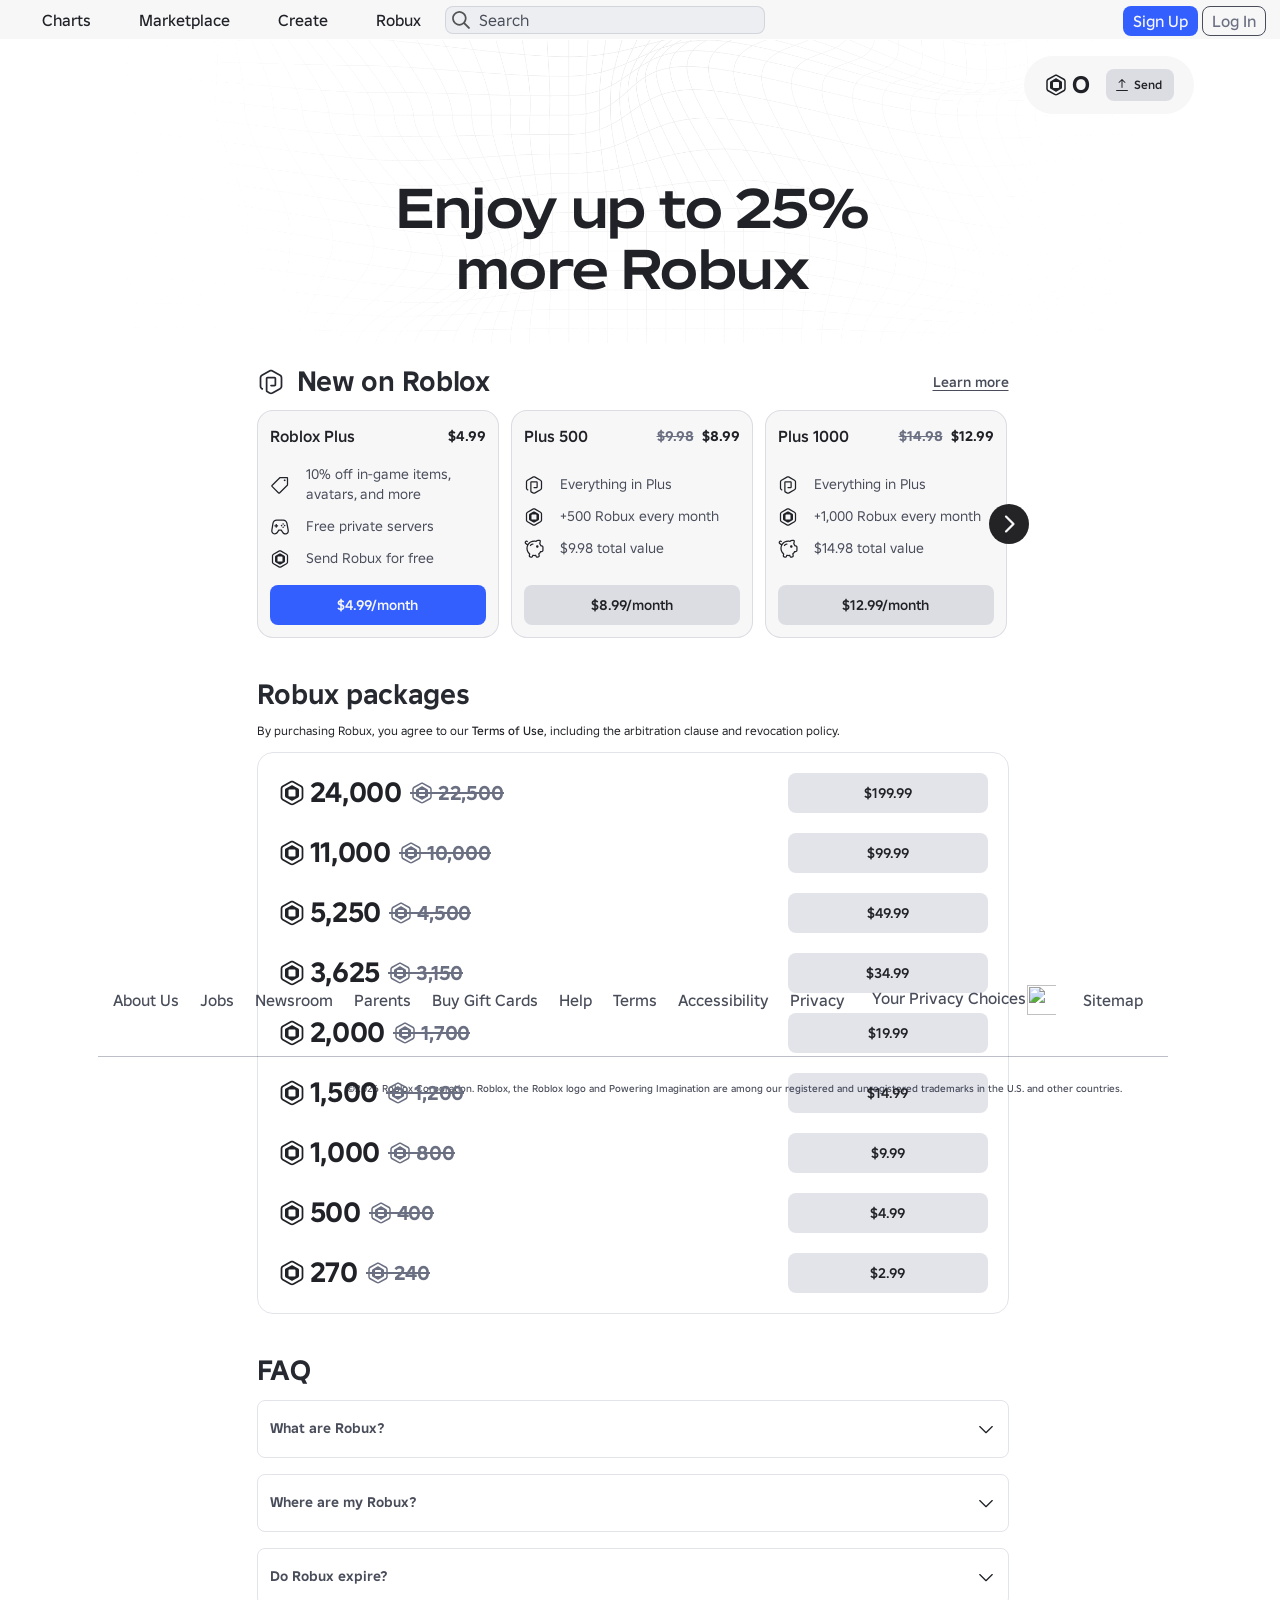
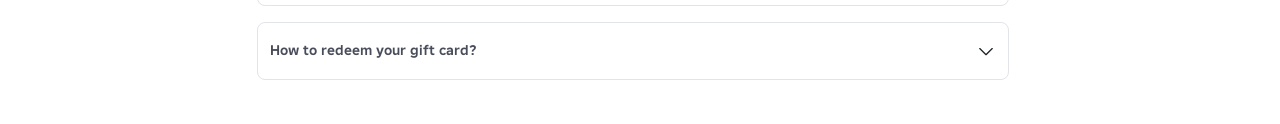
==== commit 13c290ff: "Update index.html" ====
--- a/index.html
+++ b/index.html
@@ -1,51 +1,102 @@
-<!DOCTYPE html>
-<html lang="en">
-<head>
-    <meta charset="UTF-8">
-    <meta name="viewport" content="width=device-width, initial-scale=1.0">
-    <title>Roblox Copy</title>
-    <link rel="stylesheet" href="styles/style.css">
-</head>
-<body>
+<html lang="en"><head><script async crossorigin="anonymous" src="./scripts/fs.js"></script><script type="module" crossorigin="" src="./scripts/index-l1j69UPd.js"></script><link rel="stylesheet" crossorigin="" href="./styles/index-Ur_WcURq.css"><script>// @generated by @index/prototype-bridge. Do not edit directly. Run: bun --filter @index/prototype-bridge build
+(()=>{var Cn=Object.defineProperty,B=(t,e)=>()=>(t&&(e=t(t=0)),e),Pt=(t,e)=>{for(var r in e)Cn(t,r,{get:e[r],enumerable:!0})};function kn(t){if(t===!0)return"soft";if(t===!1)return"disabled";if(typeof t=="string"){let e=t.toLowerCase().trim();if(e==="auto")return"auto";if(e==="full")return"full";if(e==="soft"||e==="disabled")return e}return"soft"}function $n(t="soft"){switch(A.session.__counterEpoch=(A.session.__counterEpoch||0)+1,t){case"auto":{A.session.styleMap=new Map,A.session.nodeMap=new Map;return}case"soft":{A.session.styleMap=new Map,A.session.nodeMap=new Map,A.session.styleCache=new WeakMap;return}case"full":return;case"disabled":{A.session.styleMap=new Map,A.session.nodeMap=new Map,A.session.styleCache=new WeakMap,A.computedStyle=new WeakMap,A.measureHints=new WeakMap,A.baseStyle=new V(50),A.defaultStyle=new V(30),A.image=new V(100),A.background=new V(100),A.resource=new V(150),A.font=new Set;return}default:{A.session.styleMap=new Map,A.session.nodeMap=new Map,A.session.styleCache=new WeakMap;return}}}var V,A,G=B(()=>{V=class extends Map{constructor(t=100,...e){super(...e),this._maxSize=t}set(t,e){if(this.size>=this._maxSize&&!this.has(t)){let r=this.keys().next().value;r!==void 0&&this.delete(r)}return super.set(t,e)}},A={image:new V(100),background:new V(100),resource:new V(150),defaultStyle:new V(30),baseStyle:new V(50),computedStyle:new WeakMap,measureHints:new WeakMap,font:new Set,session:{styleMap:new Map,styleCache:new WeakMap,nodeMap:new Map}}});function be(t){let e=t.match(/url\((['"]?)(.*?)(\1)\)/);if(!e)return null;let r=e[2].trim();return r.startsWith("#")?null:r}function An(t){if(!t||t==="none")return"";let e=t.replace(/translate[XY]?\([^)]*\)/g,"");return e=e.replace(/matrix\(([^)]+)\)/g,(r,n)=>{let i=n.split(",").map((o)=>o.trim());return i.length!==6?`matrix(${n})`:(i[4]="0",i[5]="0",`matrix(${i.join(", ")})`)}),e=e.replace(/matrix3d\(([^)]+)\)/g,(r,n)=>{let i=n.split(",").map((o)=>o.trim());return i.length!==16?`matrix3d(${n})`:(i[12]="0",i[13]="0",`matrix3d(${i.join(", ")})`)}),e.trim().replace(/\s{2,}/g," ")}function Ht(t){if(/%[0-9A-Fa-f]{2}/.test(t))return t;try{return encodeURI(t)}catch{return t}}function Mn(t,e){if(!t||/^(data|blob|about|#)/i.test(t.trim()))return t;try{let r=e||typeof document<"u"&&(document.baseURI||document.location?.href)||"http://localhost/";return new URL(t,r).href}catch{return t}}var Xt=B(()=>{});function vn(t="[snapDOM]",{ttlMs:e=300000,maxEntries:r=12}={}){let n=new Map,i=0;function o(a,s,c){if(i>=r)return;let l=Date.now();(n.get(s)||0)>l||(n.set(s,l+e),i++,a==="warn"&&console&&console.warn?console.warn(`${t} ${c}`):console&&console.error&&console.error(`${t} ${c}`))}return{warnOnce(a,s){o("warn",a,s)},errorOnce(a,s){o("error",a,s)},reset(){n.clear(),i=0}}}function Fn(t){return/^data:|^blob:|^about:blank$/i.test(t)}function En(t,e){try{let r=typeof location<"u"&&location.href?location.href:"http://localhost/",n=e.includes("{url}")?e.split("{url}")[0]:e,i=new URL(n||".",r),o=new URL(t,r);if(o.origin===i.origin)return!0;let a=o.searchParams;if(a&&(a.has("url")||a.has("target")))return!0}catch{}return!1}function Nn(t,e){if(!e||Fn(t)||En(t,e))return!1;try{let r=typeof location<"u"&&location.href?location.href:"http://localhost/",n=new URL(t,r);return typeof location<"u"?n.origin!==location.origin:!0}catch{return!!e}}function Ln(t,e){if(!e)return t;if(e.includes("{url}"))return e.replace("{urlRaw}",Ht(t)).replace("{url}",encodeURIComponent(t));if(/[?&]url=?$/.test(e))return`${e}${encodeURIComponent(t)}`;if(e.endsWith("?"))return`${e}url=${encodeURIComponent(t)}`;if(e.endsWith("/"))return`${e}${Ht(t)}`;let r=e.includes("?")?"&":"?";return`${e}${r}url=${encodeURIComponent(t)}`}function je(t){return new Promise((e,r)=>{let n=new FileReader;n.onload=()=>e(String(n.result||"")),n.onerror=()=>r(Error("read_failed")),n.readAsDataURL(t)})}function Rn(t,e){return[e.as||"blob",e.timeout??3000,e.useProxy||"",e.errorTTL??8000,t].join("|")}async function Q(t,e={}){let r=e.as??"blob",n=e.timeout??3000,i=e.useProxy||"",o=e.errorTTL??8000,a=e.headers||{},s=!!e.silent;if(/^data:/i.test(t))try{if(r==="text")return{ok:!0,data:String(t),status:200,url:t,fromCache:!1};if(r==="dataURL")return{ok:!0,data:String(t),status:200,url:t,fromCache:!1,mime:String(t).slice(5).split(";")[0]||""};let[,y="",m=""]=String(t).match(/^data:([^,]*),(.*)$/)||[],x=/;base64/i.test(y)?atob(m):decodeURIComponent(m),C=new Uint8Array([...x].map((w)=>w.charCodeAt(0))),b=new Blob([C],{type:(y||"").split(";")[0]||""});return{ok:!0,data:b,status:200,url:t,fromCache:!1,mime:b.type||""}}catch{return{ok:!1,data:null,status:0,url:t,fromCache:!1,reason:"special_url_error"}}if(/^blob:/i.test(t))try{let y=await fetch(t);if(!y.ok)return{ok:!1,data:null,status:y.status,url:t,fromCache:!1,reason:"http_error"};let m=await y.blob(),x=m.type||y.headers.get("content-type")||"";return r==="dataURL"?{ok:!0,data:await je(m),status:y.status,url:t,fromCache:!1,mime:x}:r==="text"?{ok:!0,data:await m.text(),status:y.status,url:t,fromCache:!1,mime:x}:{ok:!0,data:m,status:y.status,url:t,fromCache:!1,mime:x}}catch{return{ok:!1,data:null,status:0,url:t,fromCache:!1,reason:"network"}}if(/^about:blank$/i.test(t))return r==="dataURL"?{ok:!0,data:"[data-uri]",status:200,url:t,fromCache:!1,mime:"image/png"}:{ok:!0,data:r==="text"?"":new Blob([]),status:200,url:t,fromCache:!1};let c=Rn(t,{as:r,timeout:n,useProxy:i,errorTTL:o}),l=Ft.get(c);if(l&&l.until>Date.now())return{...l.result,fromCache:!0};l&&Ft.delete(c);let u=It.get(c);if(u)return u;let f=Nn(t,i)?Ln(t,i):t,d=e.credentials;if(!d)try{let y=typeof location<"u"&&location.href?location.href:"http://localhost/",m=new URL(t,y);d=typeof location<"u"&&m.origin===location.origin?"include":"omit"}catch{d="omit"}let h=new AbortController,p=setTimeout(()=>h.abort("timeout"),n),g=(async()=>{try{let y=await fetch(f,{signal:h.signal,credentials:d,headers:a});if(!y.ok){let C={ok:!1,data:null,status:y.status,url:f,fromCache:!1,reason:"http_error"};if(o>0&&Ft.set(c,{until:Date.now()+o,result:C}),!s){let b=`${y.status} ${y.statusText||""}`.trim();ie.warnOnce(`http:${y.status}:${r}:${new URL(t,location?.href??"http://localhost/").origin}`,`HTTP error ${b} while fetching ${r} ${t}`)}return e.onError&&e.onError(C),C}if(r==="text")return{ok:!0,data:await y.text(),status:y.status,url:f,fromCache:!1};let m=await y.blob(),x=m.type||y.headers.get("content-type")||"";return r==="dataURL"?{ok:!0,data:await je(m),status:y.status,url:f,fromCache:!1,mime:x}:{ok:!0,data:m,status:y.status,url:f,fromCache:!1,mime:x}}catch(y){let m=y&&typeof y=="object"&&"name"in y&&y.name==="AbortError"?String(y.message||"").includes("timeout")?"timeout":"abort":"network",x={ok:!1,data:null,status:0,url:f,fromCache:!1,reason:m};if(!/^blob:/i.test(t)&&o>0&&Ft.set(c,{until:Date.now()+o,result:x}),!s){let C=`${m}:${r}:${new URL(t,location?.href??"http://localhost/").origin}`,b=m==="timeout"?`Timeout after ${n}ms. Consider increasing timeout or using a proxy for ${t}`:m==="abort"?`Request aborted while fetching ${r} ${t}`:`Network/CORS issue while fetching ${r} ${t}. A proxy may be required`;ie.errorOnce(C,b)}return e.onError&&e.onError(x),x}finally{clearTimeout(p),It.delete(c)}})();return It.set(c,g),g}var ie,It,Ft,$t=B(()=>{Xt(),ie=vn("[snapDOM]",{ttlMs:180000,maxEntries:10}),It=new Map,Ft=new Map});async function ur(t,e={}){if(/^((repeating-)?(linear|radial|conic)-gradient)\(/i.test(t)||t.trim()==="none")return t;let r=be(t);if(!r)return t;let n=Mn(r),i=Ht(n),o=(e.useProxy||"")+"|"+i;if(A.background.has(o)){let a=A.background.get(o);return a?`url("${a}")`:"none"}try{let a=await Q(i,{as:"dataURL",useProxy:e.useProxy});return a.ok?(A.background.set(o,a.data),`url("${a.data}")`):(A.background.set(o,null),"none")}catch{return A.background.set(o,null),"none"}}var Pn=B(()=>{G(),Xt(),$t()});function Wn(t){if(t=String(t).toLowerCase(),xe.has(t)){let o={};return A.defaultStyle.set(t,o),o}if(A.defaultStyle.has(t))return A.defaultStyle.get(t);let e=document.getElementById("snapdom-sandbox");e||(e=document.createElement("div"),e.id="snapdom-sandbox",e.setAttribute("data-snapdom-sandbox","true"),e.setAttribute("aria-hidden","true"),e.style.position="absolute",e.style.left="-9999px",e.style.top="-9999px",e.style.width="0px",e.style.height="0px",e.style.overflow="hidden",document.body.appendChild(e));let r=document.createElement(t);r.style.all="initial",e.appendChild(r);let n=getComputedStyle(r),i={};for(let o of n){if(we(o))continue;let a=n.getPropertyValue(o);i[o]=a}return e.removeChild(r),A.defaultStyle.set(t,i),i}function we(t){let e=String(t).toLowerCase();return!!(mr.has(e)||hr.test(e)||dr.test(e))}function ae(t,e){if(e=String(e||"").toLowerCase(),xe.has(e))return"";let r=[],n=Wn(e),i=(t.display||"").toLowerCase()==="inline",o=new Set(["span","small","em","strong","b","i","u","s","code","cite","mark","sub","sup"]),a=new Set(["table","thead","tbody","tfoot","tr","td","th"]),s=!new Set(["img","video","canvas","svg","iframe","embed","object","input","textarea","select"]).has(e)&&(i||o.has(e)||a.has(e)),c=(l)=>l==="width"||l==="min-width"||l==="max-width"||l==="inline-size"||l==="min-inline-size"||l==="max-inline-size";for(let[l,u]of Object.entries(t)){if(we(l)||s&&c(l))continue;let f=n[l];u&&u!==f&&r.push(`${l}:${u}`)}if(s&&!i){let l=t.width;l&&l!=="auto"&&l!==n.width&&r.push(`min-width:${l}`)}return r.sort(),r.join(";")}function Tn(t){let e=new Set;return t.nodeType!==Node.ELEMENT_NODE&&t.nodeType!==Node.DOCUMENT_FRAGMENT_NODE?[]:(t.tagName&&e.add(t.tagName.toLowerCase()),typeof t.querySelectorAll=="function"&&t.querySelectorAll("*").forEach((r)=>e.add(r.tagName.toLowerCase())),Array.from(e))}function Un(t){let e=new Map;for(let n of t){let i=A.defaultStyle.get(n);if(!i)continue;let o=Object.entries(i).map(([a,s])=>`${a}:${s};`).sort().join("");o&&(e.has(o)||e.set(o,[]),e.get(o).push(n))}let r="";for(let[n,i]of e.entries())r+=`${i.join(",")} { ${n} }
+`;return r}function jn(t){let e=Array.from(new Set(t.values())).filter(Boolean).sort(),r=new Map,n=1;for(let i of e)r.set(i,`c${n++}`);return r}function qn(t){try{let e=t?.ownerDocument;if(!e)return typeof window<"u"?window:null;let r=e.defaultView;if(r&&typeof r.getComputedStyle=="function")return r;if(typeof window<"u"&&window.frames)for(let n=0;n<window.frames.length;n++)try{if(window.frames[n]?.document===e)return window.frames[n]}catch{}}catch{}return typeof window<"u"?window:null}function X(t,e=null){let r=()=>{let o={length:0,getPropertyValue:()=>"",item:()=>""};return o[Symbol.iterator]=function*(){},o};if(!(t instanceof Element)){let o=typeof window<"u"?window:null;if(o&&typeof o.getComputedStyle=="function")try{return o.getComputedStyle(t,e)||r()}catch{return r()}return r()}let n=A.computedStyle.get(t);n||(n=new Map,A.computedStyle.set(t,n));let i=n.get(e);if(!i){let o=qn(t),a=null;try{a=o&&typeof o.getComputedStyle=="function"?o.getComputedStyle(t,e):null}catch{}if(!a&&typeof window<"u"&&typeof window.getComputedStyle=="function")try{t.ownerDocument===document&&(a=window.getComputedStyle(t,e))}catch{}i=a||r(),n.set(e,i)}return i}function qe(t){let e={};for(let r of t)e[r]=t.getPropertyValue(r);for(let r of pr){let n=e[`border-${r}-style`],i=e[`border-${r}-width`];(n==="none"||n==="hidden"||i==="0px")&&(delete e[`border-${r}-style`],delete e[`border-${r}-width`],delete e[`border-${r}-color`])}return e}function le(t){let e=[],r=0,n=0;for(let i=0;i<t.length;i++){let o=t[i];o==="("&&r++,o===")"&&r--,o===","&&r===0&&(e.push(t.slice(n,i).trim()),n=i+1)}return e.push(t.slice(n).trim()),e}var fr,xe,In,dr,hr,mr,pr,Se=B(()=>{G(),fr=new Set(["meta","script","noscript","title","link","template"]),xe=new Set(["meta","link","style","title","noscript","script","template","g","defs","use","marker","mask","clipPath","pattern","path","polygon","polyline","line","circle","ellipse","rect","filter","lineargradient","radialgradient","stop"]),In=["div","span","p","a","img","ul","li","button","input","select","textarea","label","section","article","header","footer","nav","main","aside","h1","h2","h3","h4","h5","h6","table","thead","tbody","tr","td","th"],dr=/(?:^|-)(animation|transition)(?:-|$)/i,hr=/^(--.+|view-timeline|scroll-timeline|animation-trigger|offset-|position-try|app-region|interactivity|overlay|view-transition|-webkit-locale|-webkit-user-(?:drag|modify)|-webkit-tap-highlight-color|-webkit-text-security)$/i,mr=new Set(["cursor","pointer-events","touch-action","user-select","print-color-adjust","speak","reading-flow","reading-order","anchor-name","anchor-scope","container-name","container-type","timeline-scope","zoom"]),pr=["top","right","bottom","left"]});function Ct(t,{fast:e=!1}={}){if(e)return t();"requestIdleCallback"in window?requestIdleCallback(t,{timeout:50}):setTimeout(t,1)}function zn(){if(typeof navigator>"u")return!1;if(navigator.userAgentData)return navigator.userAgentData.platform==="iOS";let t=navigator.userAgent||"",e=/iPhone|iPad|iPod/.test(t),r=navigator.maxTouchPoints>2&&/Macintosh/.test(t);return e||r}function ut(){if(typeof navigator>"u")return!1;let t=navigator.userAgent||"",e=t.toLowerCase(),r=e.includes("safari")&&!e.includes("chrome")&&!e.includes("crios")&&!e.includes("fxios")&&!e.includes("android"),n=/applewebkit/i.test(t),i=/mobile/i.test(t),o=!/safari/i.test(t),a=n&&i&&o,s=/(micromessenger|wxwork|wecom|windowswechat|macwechat)/i.test(t),c=/(baiduboxapp|baidubrowser|baidusearch|baiduboxlite)/i.test(e),l=/ipad|iphone|ipod/.test(e)&&n;return r||a||s||c||l}function _n(){if(typeof navigator>"u")return!1;let t=(navigator.userAgent||"").toLowerCase();return t.includes("firefox")||t.includes("fxios")}var Wt=B(()=>{});function R(t,e,r){let n=t&&typeof t=="object"&&(t.options||t);n&&n.debug&&(r!==void 0?console.warn("[snapdom]",e,r):console.warn("[snapdom]",e))}var gr=B(()=>{}),K=B(()=>{Pn(),Se(),Wt(),Xt(),gr()}),yr={};Pt(yr,{toCanvas:()=>Gt});function Dn(t){if(!br(t))return t;try{let e=wr(t),r=e.match(/<svg\b[^>]*>/i);if(!r)return t;let n=r[0],i=parseFloat((n.match(/\bwidth="([\d.]+)/i)||[])[1]),o=parseFloat((n.match(/\bheight="([\d.]+)/i)||[])[1]);if(!Number.isFinite(i)||!Number.isFinite(o)||i<=0||o<=0)return t;let a=Math.min(1,mt/i,mt/o,Math.sqrt(Ce/(i*o)));if(a>=1)return t;let s=Math.max(1,Math.floor(i*a)),c=Math.max(1,Math.floor(o*a));console.warn(`[snapDOM] Capture ${Math.round(i)}×${Math.round(o)}px exceeds the browser image-decode limit (${mt}px/side); downscaling to ${s}×${c}px. Lower \`scale\` or set \`width\`/\`height\` to control output size.`);let l=e.replace(n,n.replace(/(\bwidth=")[\d.]+/i,`$1${s}`).replace(/(\bheight=")[\d.]+/i,`$1${c}`));return xr(l)}catch{return t}}function br(t){return typeof t=="string"&&/^data:image\/svg\+xml/i.test(t)}function wr(t){let e=t.indexOf(",");return e>=0?decodeURIComponent(t.slice(e+1)):""}function xr(t){return`data:image/svg+xml;charset=utf-8,${encodeURIComponent(t)}`}function On(t){let e=[],r="",n=0;for(let i=0;i<t.length;i++){let o=t[i];o==="("&&n++,o===")"&&(n=Math.max(0,n-1)),o===";"&&n===0?(e.push(r),r=""):r+=o}return r.trim()&&e.push(r),e.map((i)=>i.trim()).filter(Boolean)}function Bn(t){let e=[],r="",n=0;for(let o=0;o<t.length;o++){let a=t[o];a==="("&&n++,a===")"&&(n=Math.max(0,n-1)),a===","&&n===0?(e.push(r.trim()),r=""):r+=a}r.trim()&&e.push(r.trim());let i=[];for(let o of e){if(/\binset\b/i.test(o))continue;let a=o.match(/-?\d+(?:\.\d+)?px/gi)||[],[s="0px",c="0px",l="0px"]=a,u=o.replace(/-?\d+(?:\.\d+)?px/gi,"").replace(/\binset\b/ig,"").trim().replace(/\s{2,}/g," "),f=!!u&&u!==",";i.push(`drop-shadow(${s} ${c} ${l}${f?` ${u}`:""})`)}return i.join(" ")}function Sr(t){let e=On(t),r=null,n=null,i=null,o=[];for(let s of e){let c=s.indexOf(":");if(c<0)continue;let l=s.slice(0,c).trim().toLowerCase(),u=s.slice(c+1).trim();l==="box-shadow"?i=u:l==="filter"?r=u:l==="-webkit-filter"?n=u:o.push([l,u])}if(i){let s=Bn(i);s&&(r=r?`${r} ${s}`:s,n=n?`${n} ${s}`:s)}let a=[...o];return r&&a.push(["filter",r]),n&&a.push(["-webkit-filter",n]),a.map(([s,c])=>`${s}:${c}`).join(";")}function Hn(t){return t.replace(/([^{}]+)\{([^}]*)\}/g,(e,r,n)=>`${r}{${Sr(n)}}`)}function Vn(t){return t=t.replace(/<style[^>]*>([\s\S]*?)<\/style>/gi,(e,r)=>e.replace(r,Hn(r))),t=t.replace(/style=(['"])([\s\S]*?)\1/gi,(e,r,n)=>`style=${r}${Sr(n)}${r}`),t}function Xn(t){if(!ut()||!br(t))return t;try{let e=wr(t),r=Vn(e);return xr(r)}catch{return t}}async function Gt(t,e){let{width:r,height:n,scale:i=1,dpr:o=1,meta:a={},backgroundColor:s}=e;t=Xn(t),t=Dn(t);let c=new Image;if(c.loading="eager",c.decoding="sync",c.crossOrigin="anonymous",c.src=t,await c.decode(),ut()){c.style.cssText="position:fixed;left:-99999px;top:-99999px;pointer-events:none",document.body.appendChild(c);try{await new Promise(($)=>requestAnimationFrame(()=>requestAnimationFrame($)))}finally{try{c.remove()}catch{}}}let{naturalWidth:l,naturalHeight:u}=c,f=Number.isFinite(a.w0)?a.w0:l,d=Number.isFinite(a.h0)?a.h0:u,h,p,g=Number.isFinite(r),y=Number.isFinite(n);if(g&&y)h=Math.max(1,r),p=Math.max(1,n);else if(g){let $=r/Math.max(1,f);h=r,p=d*$}else if(y){let $=n/Math.max(1,d);p=n,h=f*$}else h=l,p=u;h=h*i,p=p*i;let m=h*o,x=p*o,C=Math.max(m/mt,x/mt,Math.sqrt(m*x/Ce));C>1&&(console.warn(`[snapDOM] Output ${Math.round(m)}×${Math.round(x)}px exceeds the browser canvas limit (${mt}px/side); downscaling. Lower \`scale\`/\`dpr\` or set \`width\`/\`height\`.`),h/=C,p/=C);let b=document.createElement("canvas");b.width=h*o,b.height=p*o,b.style.width=`${h}px`,b.style.height=`${p}px`;let w=b.getContext("2d");return o!==1&&w.scale(o,o),s&&(w.save(),w.fillStyle=s,w.fillRect(0,0,h,p),w.restore()),w.drawImage(c,0,0,h,p),b}var mt,Ce,Yt=B(()=>{Wt(),mt=16384,Ce=268435456}),zt={};Pt(zt,{rasterize:()=>Cr});async function Cr(t,e){let r=await Gt(t,e),n=new Image;return n.src=r.toDataURL(`image/${e.format}`,e.quality),await n.decode(),n.style.width=`${r.width/e.dpr}px`,n.style.height=`${r.height/e.dpr}px`,n}var _t=B(()=>{Yt()}),se={};Pt(se,{toImg:()=>Ie,toSvg:()=>Ie});async function Ie(t,e){let{scale:r=1,width:n,height:i,meta:o={}}=e,a=Number.isFinite(n),s=Number.isFinite(i),c=Number.isFinite(r)&&r!==1||a||s;if(ut()&&c)return await Cr(t,{...e,format:"png",quality:1,meta:o});let l=new Image;if(l.decoding="sync",l.loading="eager",l.src=t,await l.decode(),a&&s)l.style.width=`${n}px`,l.style.height=`${i}px`;else if(a){let u=Number.isFinite(o.w0)?o.w0:l.naturalWidth,f=Number.isFinite(o.h0)?o.h0:l.naturalHeight,d=n/Math.max(1,u);l.style.width=`${n}px`,l.style.height=`${Math.round(f*d)}px`}else if(s){let u=Number.isFinite(o.w0)?o.w0:l.naturalWidth,f=Number.isFinite(o.h0)?o.h0:l.naturalHeight,d=i/Math.max(1,f);l.style.height=`${i}px`,l.style.width=`${Math.round(u*d)}px`}else{let u=Math.round(l.naturalWidth*r),f=Math.round(l.naturalHeight*r);if(l.style.width=`${u}px`,l.style.height=`${f}px`,typeof t=="string"&&t.startsWith("data:image/svg+xml"))try{let d=decodeURIComponent(t.split(",")[1]).replace(/width="[^"]*"/,`width="${u}"`).replace(/height="[^"]*"/,`height="${f}"`);t=`data:image/svg+xml;charset=utf-8,${encodeURIComponent(d)}`,l.src=t}catch(d){R(e,"SVG width/height patch in toImg failed",d)}}return l}var ze=B(()=>{K(),_t()}),kr={};Pt(kr,{toBlob:()=>$r});async function $r(t,e){let r=e.type;if(r==="svg"){let i=decodeURIComponent(t.split(",")[1]);return new Blob([i],{type:"image/svg+xml"})}let n=await Gt(t,e);return new Promise((i)=>n.toBlob((o)=>i(o),`image/${r}`,e.quality))}var Ar=B(()=>{Yt()}),Mr={};Pt(Mr,{download:()=>Gn});async function _e(t,e){let r=new File([t],e,{type:t.type});if(!navigator.canShare?.({files:[r]}))return!1;try{await navigator.share({files:[r],title:e})}catch(n){if(n.name!=="AbortError")return!1}return!0}async function Gn(t,e){let r=new Set(["png","jpeg","jpg","webp","svg"]),n=(e?.type||"").toLowerCase(),i=r.has(n)?n:"",o=(e?.format||i||"").toLowerCase(),a=o==="jpg"?"jpeg":o||"png",s=e?.filename||`snapdom.${a}`,c={...e||{},format:a,type:a};c.dpr=1;let l=zn();if(a==="svg"){let d=await $r(t,{...c,type:"svg"});if(l&&await _e(d,s))return;let h=URL.createObjectURL(d),p=document.createElement("a");p.href=h,p.download=s,document.body.appendChild(p),p.click(),URL.revokeObjectURL(h),p.remove();return}let u=await Gt(t,c);if(l){let d=`image/${a}`,h=await new Promise((p)=>u.toBlob(p,d,e?.quality));if(h&&await _e(h,s))return}let f=document.createElement("a");f.href=u.toDataURL(`image/${a}`,e?.quality),f.download=s,document.body.appendChild(f),f.click(),f.remove()}var Yn=B(()=>{Ar(),Yt(),Wt()});K();K();G();var De=new WeakMap,Lt=new Map,Jn=2000,ce=0;function Et(){ce++,Lt.size>Jn&&Lt.clear()}var Oe=!1;function Qn(t=document.documentElement){if(!Oe){Oe=!0;try{new MutationObserver(()=>Et()).observe(t,{subtree:!0,childList:!0,characterData:!0,attributes:!0})}catch{}try{new MutationObserver(()=>Et()).observe(document.head,{subtree:!0,childList:!0,characterData:!0,attributes:!0})}catch{}try{let e=document.fonts;e&&(e.addEventListener?.("loadingdone",Et),e.ready?.then(()=>Et()).catch(()=>{}))}catch{}}}function Kn(t,e={}){let r={},n=t.getPropertyValue("visibility"),i=e.excludeStyleProps;for(let f=0;f<t.length;f++){let d=t[f];if(we(d)||i&&(i instanceof RegExp&&i.test(d)||typeof i=="function"&&i(d)))continue;let h=t.getPropertyValue(d);(d==="background-image"||d==="content")&&h.includes("url(")&&!h.includes("data:")&&(h="none"),r[d]=h}let o=["text-decoration-line","text-decoration-color","text-decoration-style","text-decoration-thickness","text-underline-offset","text-decoration-skip-ink"];for(let f of o)if(!r[f])try{let d=t.getPropertyValue(f);d&&(r[f]=d)}catch{}let a=["-webkit-text-stroke","-webkit-text-stroke-width","-webkit-text-stroke-color","paint-order"];for(let f of a)if(!r[f])try{let d=t.getPropertyValue(f);d&&(r[f]=d)}catch{}if(e.embedFonts){let f=["font-feature-settings","font-variation-settings","font-kerning","font-variant","font-variant-ligatures","font-optical-sizing"];for(let d of f)if(!r[d])try{let h=t.getPropertyValue(d);h&&(r[d]=h)}catch{}}n==="hidden"&&(r.opacity="0");try{(r["content-visibility"]||t.getPropertyValue("content-visibility"))==="hidden"&&(r.visibility="hidden")}catch{}let s=parseFloat(t.getPropertyValue("border-top-width")||0)||0,c=parseFloat(t.getPropertyValue("border-right-width")||0)||0,l=parseFloat(t.getPropertyValue("border-bottom-width")||0)||0,u=parseFloat(t.getPropertyValue("border-left-width")||0)||0;if(s===0&&c===0&&l===0&&u===0){let f=(t.getPropertyValue("border-image-source")||"").trim(),d=f&&f!=="none",h=["border","border-top","border-right","border-bottom","border-left","border-width","border-style","border-color","border-top-width","border-top-style","border-top-color","border-right-width","border-right-style","border-right-color","border-bottom-width","border-bottom-style","border-bottom-color","border-left-width","border-left-style","border-left-color","border-block","border-block-width","border-block-style","border-block-color","border-inline","border-inline-width","border-inline-style","border-inline-color"];for(let p of h)delete r[p];d||(r.border="none")}return r}var Be=new WeakMap;function Zn(t){let e=Be.get(t);return e||(e=Object.entries(t).sort((r,n)=>r[0]<n[0]?-1:r[0]>n[0]?1:0).map(([r,n])=>`${r}:${n}`).join(";"),Be.set(t,e),e)}function to(t,e=null,r={}){let n=De.get(t),i=!!(r&&r.embedFonts),o=r&&r.excludeStyleProps||null;if(n&&n.epoch===ce&&n.embedFonts===i&&n.excludeStyleProps===o)return n.snapshot;let a=e||getComputedStyle(t),s=Kn(a,r);return ao(t,a,s),De.set(t,{epoch:ce,snapshot:s,embedFonts:i,excludeStyleProps:o}),s}function eo(t,e){return t&&t.session&&t.persist?t:t&&(t.styleMap||t.styleCache||t.nodeMap)?{session:t,persist:{snapshotKeyCache:Lt,defaultStyle:A.defaultStyle,baseStyle:A.baseStyle,image:A.image,resource:A.resource,background:A.background,font:A.font},options:e||{}}:{session:A.session,persist:{snapshotKeyCache:Lt,defaultStyle:A.defaultStyle,baseStyle:A.baseStyle,image:A.image,resource:A.resource,background:A.background,font:A.font},options:t||e||{}}}function ro(t,e,r){if(!(!t.style||t.style.length===0))for(let n=0;n<t.style.length;n++){let i=t.style[n],o=r.getPropertyValue(i);o&&e.style.setProperty(i,o)}}async function ht(t,e,r,n){if(t.tagName==="STYLE")return;let i=eo(r,n),o=i.options&&i.options.cache||"auto";o!=="disabled"&&Qn(document.documentElement),o==="disabled"&&!i.session.__bumpedForDisabled&&(Et(),Lt.clear(),i.session.__bumpedForDisabled=!0);let{session:a,persist:s}=i;if(!a.styleCache.has(t)){let d=null;try{d=getComputedStyle(t)}catch{}a.styleCache.set(t,d||getComputedStyle(document.documentElement))}let c=a.styleCache.get(t);t.getAttribute?.("style")&&ro(t,e,c);let l=to(t,c,i.options);if(vr(t)){let d=c.getPropertyValue("min-width");(!d||d==="auto"||d==="0px")&&(l["min-width"]="0px")}let u=Zn(l),f=s.snapshotKeyCache.get(u);if(!f){let d=t.tagName?.toLowerCase()||"div";f=ae(l,d),s.snapshotKeyCache.set(u,f)}a.styleMap.set(e,f)}function no(t){return t instanceof HTMLImageElement||t instanceof HTMLCanvasElement||t instanceof HTMLVideoElement||t instanceof HTMLIFrameElement||t instanceof SVGElement||t instanceof HTMLObjectElement||t instanceof HTMLEmbedElement}function oo(t){return t.backgroundImage&&t.backgroundImage!=="none"||t.backgroundColor&&t.backgroundColor!=="rgba(0, 0, 0, 0)"&&t.backgroundColor!=="transparent"||(parseFloat(t.borderTopWidth)||0)>0||(parseFloat(t.borderBottomWidth)||0)>0||(parseFloat(t.paddingTop)||0)>0||(parseFloat(t.paddingBottom)||0)>0?!0:(t.overflowBlock||t.overflowY||"visible")!=="visible"}function vr(t){let e=t.parentElement;if(!e)return!1;let r=X(e).display||"";return r.includes("flex")||r.includes("grid")}function io(t,e){if(t.textContent&&/\S/.test(t.textContent))return!0;let{firstElementChild:r,lastElementChild:n}=t;if(r&&r.tagName==="BR"||n&&n.tagName==="BR")return!0;let i=t.scrollHeight;if(i===0)return!1;let o=parseFloat(e.paddingTop)||0,a=parseFloat(e.paddingBottom)||0;return i>o+a}function ao(t,e,r){if(t instanceof HTMLElement&&t.style&&t.style.height)return;let n=t.tagName&&t.tagName.toLowerCase();if(!n||!["div","section","article","main","aside","header","footer","nav"].includes(n))return;let i=parseFloat(e.height);if(Number.isFinite(i)&&t.scrollHeight>0&&Math.abs(i-t.scrollHeight)>2||e.aspectRatio&&e.aspectRatio!=="none"&&e.aspectRatio!=="auto")return;let o=e.display||"";if(o.includes("flex")||o.includes("grid")||no(t))return;let a=e.position;if(a==="absolute"||a==="fixed"||a==="sticky"||e.transform!=="none"||oo(e)||vr(t))return;let s=e.overflowX||e.overflow||"visible",c=e.overflowY||e.overflow||"visible";if(s!=="visible"||c!=="visible")return;let l=e.clip;l&&l!=="auto"&&l!=="rect(auto, auto, auto, auto)"||e.visibility==="hidden"||e.opacity==="0"||io(t,e)&&(delete r.height,delete r["block-size"])}Se();var Fr=["fill","stroke","color","background-color","stop-color"],lo=new Set(["symbol","defs","pattern","mask","clipPath","marker","linearGradient","radialGradient","filter"]);function ue(t){let e=t;for(;e&&e.nodeType===1;){if(e.namespaceURI==="http://www.w3.org/2000/svg"&&lo.has(e.localName))return!0;e=e.parentNode}return!1}var He=new Map;function so(t,e){let r=e+"::"+t.toLowerCase(),n=He.get(r);if(n)return n;let i=document,o=e==="http://www.w3.org/2000/svg"?i.createElementNS(e,t):i.createElement(t),a=i.createElement("div");a.style.cssText="position:absolute;left:-99999px;top:-99999px;contain:strict;display:block;",a.appendChild(o),i.documentElement.appendChild(a);let s=getComputedStyle(o),c={};for(let l of Fr)c[l]=s.getPropertyValue(l)||"";return a.remove(),He.set(r,c),c}function co(t,e){if(!(t instanceof Element)||!(e instanceof Element)||ue(t))return;let r=t.getAttribute?.("style"),n=!!(r&&r.includes("var("));if(!n&&t.attributes?.length){let o=t.attributes;for(let a=0;a<o.length;a++){let s=o[a];if(s&&typeof s.value=="string"&&s.value.includes("var(")){n=!0;break}}}let i=null;if(n)try{i=getComputedStyle(t)}catch{}if(n){let o=t.style;if(o&&o.length){let a=new Set;for(let s=0;s<o.length;s++){let c=o[s];if(a.has(c))continue;a.add(c);let l=o.getPropertyValue(c);if(!l||!l.includes("var("))continue;let u=i&&i.getPropertyValue(c);if(u)try{e.style.setProperty(c,u.trim(),o.getPropertyPriority(c))}catch{}}}}if(n&&t.attributes?.length){let o=t.attributes;for(let a=0;a<o.length;a++){let s=o[a];if(!s||typeof s.value!="string"||!s.value.includes("var("))continue;let c=s.name,l=i&&i.getPropertyValue(c);if(l)try{e.style.setProperty(c,l.trim())}catch{}}}if(!n){if(!i)try{i=getComputedStyle(t)}catch{i=null}if(!i)return;let o=t.namespaceURI||"html",a=so(t.tagName,o);for(let s of Fr){let c=i.getPropertyValue(s)||"",l=a[s]||"";if(c&&c!==l)try{e.style.setProperty(s,c.trim())}catch{}}}}K();K();G();$t();function re(t,e,r){return Promise.all(t.map((n)=>new Promise((i)=>{function o(){Ct((a)=>{(a&&typeof a.timeRemaining=="function"?a.timeRemaining()>0:!0)?e(n,i):o()},{fast:r})}o()})))}function uo(t){return t=t.trim(),!t||/:not\(\s*\[data-sd-slotted\]\s*\)\s*$/.test(t)?t:`${t}:not([data-sd-slotted])`}function fo(t,e,r=!0){return t.split(",").map((n)=>n.trim()).filter(Boolean).map((n)=>{if(n.startsWith(":where(")||n.startsWith("@"))return n;let i=r?uo(n):n;return`:where(${e} ${i})`}).join(", ")}function ho(t,e){return t?(t=t.replace(/:host\(([^)]+)\)/g,(r,n)=>`:where(${e}:is(${n.trim()}))`),t=t.replace(/:host\b/g,`:where(${e})`),t=t.replace(/:host-context\(([^)]+)\)/g,(r,n)=>`:where(:where(${n.trim()}) ${e})`),t=t.replace(/::slotted\(([^)]+)\)/g,(r,n)=>`:where(${e} ${n.trim()})`),t=t.replace(/(^|})(\s*)([^@}{]+){/g,(r,n,i,o)=>{let a=fo(o,e,!0);return`${n}${i}${a}{`}),t):""}function mo(t){return t.shadowScopeSeq=(t.shadowScopeSeq||0)+1,`s${t.shadowScopeSeq}`}function po(t){let e="";try{t.querySelectorAll("style").forEach((n)=>{e+=(n.textContent||"")+`
+`});let r=t.adoptedStyleSheets||[];for(let n of r)try{if(n&&n.cssRules)for(let i of n.cssRules)e+=i.cssText+`
+`}catch{}}catch{}return e}function go(t,e,r){if(!e)return;let n=document.createElement("style");n.setAttribute("data-sd",r),n.textContent=e,t.insertBefore(n,t.firstChild||null)}function yo(t,e){try{let r=t.currentSrc||t.src||"";if(!r)return;e.setAttribute("src",r),e.removeAttribute("srcset"),e.removeAttribute("sizes"),e.loading="eager",e.decoding="sync"}catch{}}function bo(t){let e=new Set;if(!t)return e;let r=/var\(\s*(--[A-Za-z0-9_-]+)\b/g,n;for(;n=r.exec(t);)e.add(n[1]);return e}function wo(t,e){try{let r=getComputedStyle(t).getPropertyValue(e).trim();if(r)return r}catch{}try{let r=getComputedStyle(document.documentElement).getPropertyValue(e).trim();if(r)return r}catch{}return""}function xo(t,e,r){let n=[];for(let i of e){let o=wo(t,i);o&&n.push(`${i}: ${o};`)}return n.length?`${r}{${n.join("")}}
+`:""}function So(t){t&&(t.nodeType===Node.ELEMENT_NODE&&t.setAttribute("data-sd-slotted",""),t.querySelectorAll&&t.querySelectorAll("*").forEach((e)=>e.setAttribute("data-sd-slotted","")))}async function Co(t,e=3){let r=()=>{try{return t.contentDocument||t.contentWindow?.document||null}catch{return null}},n=r(),i=0;for(;i<e&&(!n||!n.body&&!n.documentElement);)await new Promise((o)=>setTimeout(o,0)),n=r(),i++;return n&&(n.body||n.documentElement)?n:null}function ko(t){let e=t.getBoundingClientRect(),r=0,n=0,i=0,o=0;try{let c=getComputedStyle(t);r=parseFloat(c.borderLeftWidth)||0,n=parseFloat(c.borderRightWidth)||0,i=parseFloat(c.borderTopWidth)||0,o=parseFloat(c.borderBottomWidth)||0}catch{}let a=Math.max(0,Math.round(e.width-(r+n))),s=Math.max(0,Math.round(e.height-(i+o)));return{contentWidth:a,contentHeight:s,rect:e}}function st(t){let e=0,r=0;if(t.offsetWidth>0&&(e=t.offsetWidth),t.offsetHeight>0&&(r=t.offsetHeight),e===0||r===0)try{let n=getComputedStyle(t);if(e===0){let i=parseFloat(n.width);!isNaN(i)&&i>0&&(e=i)}if(r===0){let i=parseFloat(n.height);!isNaN(i)&&i>0&&(r=i)}}catch{}if(e===0||r===0)try{if(e===0){let n=parseFloat(t.getAttribute("width"));!isNaN(n)&&n>0&&(e=n)}if(r===0){let n=parseFloat(t.getAttribute("height"));!isNaN(n)&&n>0&&(r=n)}}catch{}if((e===0||r===0)&&(t.naturalWidth||t.naturalHeight))try{e===0&&t.naturalWidth>0&&(e=t.naturalWidth),r===0&&t.naturalHeight>0&&(r=t.naturalHeight)}catch{}return{width:e,height:r}}function $o(t,e,r){let n=t.defaultView,i=n?n.scrollX:0,o=n?n.scrollY:0,a=t.body?t.body.scrollLeft:0,s=t.body?t.body.scrollTop:0,c=t.documentElement?t.documentElement.scrollLeft:0,l=t.documentElement?t.documentElement.scrollTop:0,u=t.createElement("style");return u.setAttribute("data-sd-iframe-pin",""),u.textContent=`html, body {margin: 0 !important;padding: 0 !important;width: ${e}px !important;height: ${r}px !important;min-width: ${e}px !important;min-height: ${r}px !important;box-sizing: border-box !important;overflow: hidden !important;background-clip: border-box !important;}`,(t.head||t.documentElement).appendChild(u),()=>{try{u.remove()}catch{}try{n&&typeof n.scrollTo=="function"&&n.scrollTo(i,o),t.body&&(t.body.scrollLeft=a,t.body.scrollTop=s),t.documentElement&&(t.documentElement.scrollLeft=c,t.documentElement.scrollTop=l)}catch{}}}async function Ao(t,e,r){let n=await Co(t,3);if(!n)throw Error("iframe document not accessible/ready");let{contentWidth:i,contentHeight:o,rect:a}=ko(t),s=r?.snap;if(!s&&typeof window<"u"&&window.snapdom&&(s=window.snapdom),!s||typeof s.toPng!="function")throw Error("[snapdom] iframe capture requires snapdom.toPng. Use snapdom(el) or pass options.snap. With ESM, assign window.snapdom = snapdom after import if using iframes.");let c={...r,scale:1},l=$o(n,i,o),u;try{u=await s.toPng(n.documentElement,c)}finally{l()}u.style.display="block",u.style.width=`${i}px`,u.style.height=`${o}px`;let f=document.createElement("div");return e.nodeMap.set(f,t),ht(t,f,e,r),f.style.overflow="hidden",f.style.display="block",f.style.width||(f.style.width=`${Math.round(a.width)}px`),f.style.height||(f.style.height=`${Math.round(a.height)}px`),f.appendChild(u),f}function Mo(t){let{width:e,height:r}=st(t),n=t.getBoundingClientRect(),i;try{i=window.getComputedStyle(t)}catch{}let o=i?parseFloat(i.width):NaN,a=i?parseFloat(i.height):NaN,s=Math.round(e||n.width||0),c=Math.round(r||n.height||0),l=Number.isFinite(o)&&o>0?Math.round(o):Math.max(12,s||16),u=Number.isFinite(a)&&a>0?Math.round(a):Math.max(12,c||16),f=(t.type||"text").toLowerCase()==="checkbox",d=!!t.checked,h=!!t.indeterminate,p=Math.max(Math.min(l,u),12),g="middle";try{i&&i.verticalAlign&&(g=i.verticalAlign)}catch{}let y=document.createElement("div");y.setAttribute("data-snapdom-input-replacement",t.type||"checkbox"),y.style.cssText=`display:inline-block;width:${p}px;height:${p}px;vertical-align:${g};flex-shrink:0;line-height:0;`;let m=document.createElementNS("http://www.w3.org/2000/svg","svg");m.setAttribute("width",String(p)),m.setAttribute("height",String(p)),m.setAttribute("viewBox",`0 0 ${p} ${p}`),y.appendChild(m);function x(){let C="#0a6ed1";try{i&&(C=i.accentColor||i.color||C)}catch{}let b=2,w=b/2,$=p-b;if(m.innerHTML="",f){let S=document.createElementNS("http://www.w3.org/2000/svg","rect");if(S.setAttribute("x",String(w)),S.setAttribute("y",String(w)),S.setAttribute("width",String($)),S.setAttribute("height",String($)),S.setAttribute("rx","2"),S.setAttribute("ry","2"),S.setAttribute("fill",d?C:"none"),S.setAttribute("stroke",C),S.setAttribute("stroke-width",String(b)),m.appendChild(S),d){let k=document.createElementNS("http://www.w3.org/2000/svg","path");k.setAttribute("d",`M ${w+2} ${p/2} L ${p/2-1} ${p-w-2} L ${p-w-2} ${w+2}`),k.setAttribute("stroke","white"),k.setAttribute("stroke-width",String(Math.max(1.5,b))),k.setAttribute("fill","none"),k.setAttribute("stroke-linecap","round"),k.setAttribute("stroke-linejoin","round"),m.appendChild(k)}else if(h){let k=document.createElementNS("http://www.w3.org/2000/svg","rect"),v=Math.max(6,$-4);k.setAttribute("x",String((p-v)/2)),k.setAttribute("y",String((p-b)/2)),k.setAttribute("width",String(v)),k.setAttribute("height",String(b)),k.setAttribute("fill",C),k.setAttribute("rx","1"),m.appendChild(k)}}else{let S=document.createElementNS("http://www.w3.org/2000/svg","circle");if(S.setAttribute("cx",String(p/2)),S.setAttribute("cy",String(p/2)),S.setAttribute("r",String((p-b)/2)),S.setAttribute("fill",d?C:"none"),S.setAttribute("stroke",C),S.setAttribute("stroke-width",String(b)),m.appendChild(S),d){let k=document.createElementNS("http://www.w3.org/2000/svg","circle"),v=Math.max(2,(p-b*2)*0.35);k.setAttribute("cx",String(p/2)),k.setAttribute("cy",String(p/2)),k.setAttribute("r",String(v)),k.setAttribute("fill","white"),m.appendChild(k)}}y.style.setProperty("width",`${p}px`,"important"),y.style.setProperty("height",`${p}px`,"important"),y.style.setProperty("min-width",`${p}px`,"important"),y.style.setProperty("min-height",`${p}px`,"important")}return x(),{el:y,applyVisual:x}}var vt=new V(80);async function Nt(t){if(A.resource?.has(t))return A.resource.get(t);if(vt.has(t))return vt.get(t);let e=(async()=>{let r=await Q(t,{as:"dataURL",silent:!0});if(!r.ok||typeof r.data!="string")throw Error(`[snapDOM] Failed to read blob URL: ${t}`);return A.resource?.set(t,r.data),r.data})();vt.set(t,e);try{let r=await e;return vt.set(t,r),r}catch(r){throw vt.delete(t),r}}var vo=/\bblob:[^)"'\s]+/g;async function Ve(t){if(!t||t.indexOf("blob:")===-1)return t;let e=Array.from(new Set(t.match(vo)||[]));if(e.length===0)return t;let r=t;for(let n of e)try{let i=await Nt(n);r=r.split(n).join(i)}catch{}return r}function qt(t){return typeof t=="string"&&t.startsWith("blob:")}function Fo(t){return(t||"").split(",").map((e)=>e.trim()).filter(Boolean).map((e)=>{let r=e.match(/^(\S+)(\s+.+)?$/);return r?{url:r[1],desc:r[2]||""}:null}).filter(Boolean)}function Eo(t){return t.map((e)=>e.desc?`${e.url} ${e.desc.trim()}`:e.url).join(", ")}async function No(t,e=null){if(!t)return;let r=e,n=t.querySelectorAll?t.querySelectorAll("img"):[];for(let c of n)try{let l=c.getAttribute("src")||c.currentSrc||"";if(qt(l)){let f=await Nt(l);c.setAttribute("src",f)}let u=c.getAttribute("srcset");if(u&&u.includes("blob:")){let f=Fo(u),d=!1;for(let h of f)if(qt(h.url))try{h.url=await Nt(h.url),d=!0}catch(p){R(r,"blobUrlToDataUrl for srcset item failed",p)}d&&c.setAttribute("srcset",Eo(f))}}catch(l){R(r,"resolveBlobUrls for img failed",l)}let i=t.querySelectorAll?t.querySelectorAll("image"):[];for(let c of i)try{let l="http://www.w3.org/1999/xlink",u=c.getAttribute("href")||c.getAttributeNS?.(l,"href");if(qt(u)){let f=await Nt(u);c.setAttribute("href",f),c.removeAttributeNS?.(l,"href")}}catch(l){R(r,"resolveBlobUrls for SVG image href failed",l)}let o=t.querySelectorAll?t.querySelectorAll("[style*='blob:']"):[];for(let c of o)try{let l=c.getAttribute("style");if(l&&l.includes("blob:")){let u=await Ve(l);c.setAttribute("style",u)}}catch(l){R(r,"replaceBlobUrls in inline style failed",l)}let a=t.querySelectorAll?t.querySelectorAll("style"):[];for(let c of a)try{let l=c.textContent||"";l.includes("blob:")&&(c.textContent=await Ve(l))}catch(l){R(r,"replaceBlobUrls in style tag failed",l)}let s=["poster"];for(let c of s){let l=t.querySelectorAll?t.querySelectorAll(`[${c}^='blob:']`):[];for(let u of l)try{let f=u.getAttribute(c);qt(f)&&u.setAttribute(c,await Nt(f))}catch(f){R(r,`resolveBlobUrls for ${c} failed`,f)}}}Wt();function ne(t){let{width:e,height:r}=st(t),n=e,i=r;if(!n||!i){let a=t.getBoundingClientRect();n=n||a.width||0,i=i||a.height||0}let o=document.createElement("div");return o.style.cssText=`display:inline-block;width:${n}px;height:${i}px;visibility:hidden;`,o}async function Dt(t,e,r){if(!t)throw Error("Invalid node");let n=new Set,i=null,o=null;if(t.nodeType===Node.ELEMENT_NODE){let u=(t.localName||t.tagName||"").toLowerCase();if(t.id==="snapdom-sandbox"||t.hasAttribute("data-snapdom-sandbox")||fr.has(u))return null;if(u==="foreignobject"&&t.parentElement?.closest?.("foreignObject"))return R(e,"Nested <foreignObject> skipped (SVG spec limitation — not rendered by browsers)"),null}if(t.nodeType===Node.TEXT_NODE||t.nodeType!==Node.ELEMENT_NODE)return t.cloneNode(!0);if(t.getAttribute("data-capture")==="exclude"){if(r.excludeMode==="hide")return ne(t);if(r.excludeMode==="remove")return null}if(r.exclude&&Array.isArray(r.exclude))for(let u of r.exclude)try{if(t.matches?.(u)){if(r.excludeMode==="hide")return ne(t);if(r.excludeMode==="remove")return null}}catch(f){console.warn(`Invalid selector in exclude option: ${u}`,f)}if(typeof r.filter=="function")try{if(!r.filter(t)){if(r.filterMode==="hide")return ne(t);if(r.filterMode==="remove")return null}}catch(u){console.warn("Error in filter function:",u)}if(t.tagName==="IFRAME"){let u=!1;try{u=!!(t.contentDocument||t.contentWindow?.document)}catch(f){R(e,"iframe same-origin probe failed",f)}if(u)try{return await Ao(t,e,r)}catch(f){console.warn("[SnapDOM] iframe rasterization failed, fallback:",f)}if(u||console.warn("[snapdom] cross-origin <iframe> skipped (cannot access content). Use options.placeholders to show a placeholder instead.",t),r.placeholders){let{width:f,height:d}=st(t),h=document.createElement("div");return h.style.cssText=`width:${f}px;height:${d}px;background-image:repeating-linear-gradient(45deg,#ddd,#ddd 5px,#f9f9f9 5px,#f9f9f9 10px);display:flex;align-items:center;justify-content:center;font-size:12px;color:#555;border:1px solid #aaa;`,ht(t,h,e,r),h}else{let{width:f,height:d}=st(t),h=document.createElement("div");return h.style.cssText=`display:inline-block;width:${f}px;height:${d}px;visibility:hidden;`,ht(t,h,e,r),h}}if(t.getAttribute("data-capture")==="placeholder"){let u=t.cloneNode(!1);e.nodeMap.set(u,t),ht(t,u,e,r);let f=document.createElement("div");return f.textContent=t.getAttribute("data-placeholder-text")||"",f.style.cssText="color:#666;font-size:12px;text-align:center;line-height:1.4;padding:0.5em;box-sizing:border-box;",u.appendChild(f),u}if(t.tagName==="CANVAS"){let u="";try{let p=t.getContext("2d",{willReadFrequently:!0});try{p&&p.getImageData(0,0,1,1)}catch{}if(await new Promise((g)=>requestAnimationFrame(g)),u=t.toDataURL("image/png"),!u||u==="data:,"){try{p&&p.getImageData(0,0,1,1)}catch{}if(await new Promise((g)=>requestAnimationFrame(g)),u=t.toDataURL("image/png"),!u||u==="data:,"){let g=document.createElement("canvas");g.width=t.width,g.height=t.height;let y=g.getContext("2d");y&&(y.drawImage(t,0,0),u=g.toDataURL("image/png"))}}}catch(p){R(e,"Canvas toDataURL failed, using empty/fallback",p)}let f=document.createElement("img");try{f.decoding="sync",f.loading="eager"}catch(p){R(e,"img decoding/loading hints failed",p)}u&&(f.src=u),f.width=t.width,f.height=t.height;let{width:d,height:h}=st(t);return d>0&&(f.style.width=`${d}px`),h>0&&(f.style.height=`${h}px`),e.nodeMap.set(f,t),ht(t,f,e,r),f}if(t.tagName==="VIDEO"){let u="";try{let p=document.createElement("canvas");p.width=t.videoWidth||t.offsetWidth||320,p.height=t.videoHeight||t.offsetHeight||240;let g=p.getContext("2d");g&&(g.drawImage(t,0,0,p.width,p.height),u=p.toDataURL("image/png"),(!u||u==="data:,")&&(u=""))}catch(p){R(e,"Video frame capture failed, using poster fallback",p)}let f=document.createElement("img");try{f.decoding="sync",f.loading="eager"}catch{}u?f.src=u:t.poster&&(f.src=t.poster),f.width=t.videoWidth||t.offsetWidth||0,f.height=t.videoHeight||t.offsetHeight||0;let{width:d,height:h}=st(t);return d>0&&(f.style.width=`${d}px`),h>0&&(f.style.height=`${h}px`),f.style.objectFit="contain",e.nodeMap.set(f,t),ht(t,f,e,r),f}let a;try{if(a=t.cloneNode(!1),a.attributes?.length)try{for(let u of a.attributes)/[\x00-\x08\x0B\x0C\x0E-\x1F\uFFFE\uFFFF]/.test(u.value)&&a.setAttribute(u.name,u.value.replace(/[\x00-\x08\x0B\x0C\x0E-\x1F\uFFFE\uFFFF]/g,""))}catch{}if(co(t,a),e.nodeMap.set(a,t),t.tagName==="IMG"){yo(t,a);try{let{width:u,height:f}=st(t),d=Math.round(u||0),h=Math.round(f||0);d&&(a.dataset.snapdomWidth=String(d)),h&&(a.dataset.snapdomHeight=String(h))}catch(u){R(e,"getUnscaledDimensions for IMG failed",u)}try{let u=t.getAttribute("style")||"",f=window.getComputedStyle(t),d=(C)=>{let b=u.match(new RegExp(`${C}\\s*:\\s*([^;]+)`,"i")),w=b?b[1].trim():f.getPropertyValue(C);return/%|auto/i.test(String(w||""))},h=parseInt(a.dataset.snapdomWidth||"0",10),p=parseInt(a.dataset.snapdomHeight||"0",10),g=d("width")||!h,y=d("height")||!p;g&&h&&(a.style.width=`${h}px`),y&&p&&(a.style.height=`${p}px`);let m=f.getPropertyValue("object-fit"),x=f.getPropertyValue("object-position");m&&m!=="fill"?(a.style.objectFit=m,x&&(a.style.objectPosition=x)):(h&&(a.style.minWidth=`${h}px`),p&&(a.style.minHeight=`${p}px`))}catch(u){R(e,"IMG dimension freeze failed",u)}}}catch(u){throw console.error("[Snapdom] Failed to clone node:",t,u),u}let s=null;if(t instanceof HTMLTextAreaElement){let{width:u,height:f}=st(t),d=u||t.getBoundingClientRect().width||0,h=f||t.getBoundingClientRect().height||0;d&&(a.style.width=`${d}px`),h&&(a.style.height=`${h}px`)}if(t instanceof HTMLInputElement){let u=(t.type||"text").toLowerCase();if((u==="checkbox"||u==="radio")&&_n()){let{el:f,applyVisual:d}=Mo(t);e.nodeMap.set(f,t),s=d,a=f}else a.value=t.value,a.setAttribute("value",t.value),t.checked!==void 0&&(a.checked=t.checked,t.checked&&a.setAttribute("checked",""),t.indeterminate&&(a.indeterminate=t.indeterminate))}if((t instanceof HTMLInputElement||t instanceof HTMLTextAreaElement)&&!t.value&&t.placeholder)try{let u=window.getComputedStyle(t,"::placeholder"),f=u&&u.color;if(f&&f!=="rgba(0, 0, 0, 0)"){let d="snapdom-ph-"+(Math.random()*1e6|0);a.classList.add(d);let h=document.createElement("style");h.textContent=`.${d}::placeholder{color:${f}!important;opacity:${u.opacity||"1"}!important;-webkit-text-fill-color:${f}!important;}`,a.prepend(h)}}catch{}if(t instanceof HTMLSelectElement&&(i=t.value),t instanceof HTMLTextAreaElement&&(o=t.value),t instanceof HTMLInputElement||t instanceof HTMLTextAreaElement||t instanceof HTMLSelectElement){t.disabled&&a.setAttribute("disabled",""),t.required&&a.setAttribute("required",""),t.readOnly&&a.setAttribute("readonly","");let u=t;u.min!==void 0&&u.min!==""&&a.setAttribute("min",u.min),u.max!==void 0&&u.max!==""&&a.setAttribute("max",u.max),u.pattern!==void 0&&u.pattern!==""&&a.setAttribute("pattern",u.pattern);let f=t.getAttribute("aria-invalid");f!==null&&a.setAttribute("aria-invalid",f)}if(ue(t)||ht(t,a,e,r),s&&s(),t instanceof SVGElement&&!ue(t)){let u=["fill","stroke","stroke-width","stroke-dasharray","stroke-dashoffset","stroke-linecap","stroke-linejoin","stroke-miterlimit","opacity","fill-opacity","stroke-opacity","fill-rule","clip-rule","marker","marker-start","marker-mid","marker-end","visibility","display"];try{let f=window.getComputedStyle(t);for(let d of u){let h=f.getPropertyValue(d);h&&a.style.setProperty(d,h)}}catch{}}if(t.shadowRoot){let u=function(C,b){if(C.nodeType===Node.ELEMENT_NODE&&C.tagName==="STYLE")return b(null);Dt(C,e,r).then((w)=>{b(w||null)}).catch(()=>{b(null)})};try{let C=t.shadowRoot.querySelectorAll("slot");for(let b of C){let w=[];try{w=b.assignedNodes?.({flatten:!0})||b.assignedNodes?.()||[]}catch{w=b.assignedNodes?.()||[]}for(let $ of w)n.add($)}}catch{}let f=mo(e),d=`[data-sd="${f}"]`;try{a.setAttribute("data-sd",f)}catch{}let h=po(t.shadowRoot),p=ho(h,d),g=bo(h),y=xo(t,g,d);go(a,y+p,f);let m=document.createDocumentFragment(),x=await re(Array.from(t.shadowRoot.childNodes),u,r.fast);m.append(...x.filter((C)=>!!C)),a.appendChild(m)}if(t.tagName==="SLOT"){let u=function(g,y){Dt(g,e,r).then((m)=>{m&&So(m),y(m||null)}).catch(()=>{y(null)})},f=t.assignedNodes?.({flatten:!0})||[],d=f.length>0?f:Array.from(t.childNodes),h=document.createDocumentFragment(),p=await re(Array.from(d),u,r.fast);return h.append(...p.filter((g)=>!!g)),h}function c(u,f){if(n.has(u))return f(null);Dt(u,e,r).then((d)=>{f(d||null)}).catch(()=>{f(null)})}let l=await re(Array.from(t.childNodes),c,r.fast);if(a.append(...l.filter((u)=>!!u)),i!==null&&a instanceof HTMLSelectElement){a.value=i;for(let u of a.options)u.value===i?u.setAttribute("selected",""):u.removeAttribute("selected")}return o!==null&&a instanceof HTMLTextAreaElement&&(a.textContent=o),a}K();Xt();G();G();var Lo=[/font\s*awesome/i,/material\s*icons/i,/ionicons/i,/glyphicons/i,/feather/i,/bootstrap\s*icons/i,/remix\s*icons/i,/heroicons/i,/layui/i,/lucide/i],xt=Object.assign({materialIconsFilled:"https://fonts.gstatic.com/s/materialicons/v48/flUhRq6tzZclQEJ-Vdg-IuiaDsNcIhQ8tQ.woff2",materialIconsOutlined:"https://fonts.gstatic.com/s/materialiconsoutlined/v110/gok-H7zzDkdnRel8-DQ6KAXJ69wP1tGnf4ZGhUcel5euIg.woff2",materialIconsRound:"https://fonts.gstatic.com/s/materialiconsround/v109/LDItaoyNOAY6Uewc665JcIzCKsKc_M9flwmPq_HTTw.woff2",materialIconsSharp:"https://fonts.gstatic.com/s/materialiconssharp/v110/oPWQ_lt5nv4pWNJpghLP75WiFR4kLh3kvmvRImcycg.woff2"},typeof window<"u"&&window.__SNAPDOM_ICON_FONTS__||{}),fe=[];function Ro(t){return t.replace(/[.*+?^${}()|[\]\\]/g,"\\$&")}function Po(t){let e=Array.isArray(t)?t:[t];for(let r of e)r instanceof RegExp?fe.push(r):typeof r=="string"?fe.push(new RegExp(Ro(r),"i")):console.warn("[snapdom] Ignored invalid iconFont value:",r)}function ot(t){let e=typeof t=="string"?t:"",r=[...Lo,...fe];for(let n of r)if(n instanceof RegExp&&n.test(e))return!0;return!!(/icon/i.test(e)||/glyph/i.test(e)||/symbols/i.test(e)||/feather/i.test(e)||/fontawesome/i.test(e))}function Wo(t=""){let e=String(t).toLowerCase();return/\bmaterial\s*icons\b/.test(e)||/\bmaterial\s*symbols\b/.test(e)}var Xe=new Map;function To(t=""){let e=Object.create(null),r=String(t||""),n=/['"]?\s*([A-Za-z]{3,4})\s*['"]?\s*([+-]?\d+(?:\.\d+)?)\s*/g,i;for(;i=n.exec(r);)e[i[1].toUpperCase()]=Number(i[2]);return e}async function Uo(t,e,r){let n=String(t||""),i=n.toLowerCase(),o=String(e||"").toLowerCase();if(/\bmaterial\s*icons\b/.test(i)&&!/\bsymbols\b/.test(i))return{familyForMeasure:n,familyForCanvas:n};if(!/\bmaterial\s*symbols\b/.test(i))return{familyForMeasure:n,familyForCanvas:n};let a=r&&(r.FILL??r.fill),s="outlined";/\brounded\b/.test(o)||/\bround\b/.test(o)?s="rounded":/\bsharp\b/.test(o)?s="sharp":/\boutlined\b/.test(o)&&(s="outlined");let c=a===1,l=null;if(c&&(s==="outlined"&&xt.materialIconsFilled?l={url:xt.materialIconsFilled,alias:"snapdom-mi-filled"}:s==="rounded"&&xt.materialIconsRound?l={url:xt.materialIconsRound,alias:"snapdom-mi-round"}:s==="sharp"&&xt.materialIconsSharp&&(l={url:xt.materialIconsSharp,alias:"snapdom-mi-sharp"})),!l)return{familyForMeasure:n,familyForCanvas:n};if(!Xe.has(l.alias))try{let f=new FontFace(l.alias,`url(${l.url})`,{style:"normal",weight:"400"});document.fonts.add(f),await f.load(),Xe.set(l.alias,!0)}catch{return{familyForMeasure:n,familyForCanvas:n}}let u=`"${l.alias}"`;return{familyForMeasure:u,familyForCanvas:u}}async function jo(t="Material Icons",e=24){try{await Promise.all([document.fonts.load(`400 ${e}px "${String(t).replace(/["']/g,"")}"`),document.fonts.ready])}catch{}}function qo(t){let e=t.getPropertyValue("-webkit-text-fill-color")?.trim()||"",r=/^transparent$/i.test(e)||/rgba?\(\s*0\s*,\s*0\s*,\s*0\s*,\s*0\s*\)/i.test(e);if(e&&!r&&e.toLowerCase()!=="currentcolor")return e;let n=t.color?.trim();return n&&n!=="inherit"?n:"#000"}async function Io(t,{family:e="Material Icons",weight:r="normal",fontSize:n=32,color:i="#000",variation:o="",className:a=""}={}){let s=String(e||"").replace(/^['"]+|['"]+$/g,""),c=window.devicePixelRatio||1,l=To(o),{familyForMeasure:u,familyForCanvas:f}=await Uo(s,a,l);await jo(f.replace(/^["']+|["']+$/g,""),n);let d=document.createElement("span");d.textContent=t,d.style.position="absolute",d.style.visibility="hidden",d.style.left="-99999px",d.style.whiteSpace="nowrap",d.style.fontFamily=u,d.style.fontWeight=String(r||"normal"),d.style.fontSize=`${n}px`,d.style.lineHeight="1",d.style.margin="0",d.style.padding="0",d.style.fontFeatureSettings="'liga' 1",d.style.fontVariantLigatures="normal",d.style.color=i,document.body.appendChild(d);let h=d.getBoundingClientRect(),p=Math.max(1,Math.ceil(h.width)),g=Math.max(1,Math.ceil(h.height));document.body.removeChild(d);let y=document.createElement("canvas");y.width=p*c,y.height=g*c;let m=y.getContext("2d");m.scale(c,c),m.font=`${r?`${r} `:""}${n}px ${f}`,m.textAlign="left",m.textBaseline="top",m.fillStyle=i;try{m.fontKerning="normal"}catch{}return m.fillText(t,0,0),{dataUrl:y.toDataURL(),width:p,height:g}}async function zo(t,e){if(!(t instanceof Element))return 0;let r='.material-icons, [class*="material-symbols"]',n=Array.from(t.querySelectorAll(r)).filter((s)=>s&&s.textContent&&s.textContent.trim());if(n.length===0)return 0;let i=A.session.nodeMap,o=e instanceof Element?Array.from(e.querySelectorAll(r)).filter((s)=>s&&s.textContent&&s.textContent.trim()):[],a=0;for(let s=0;s<n.length;s++){let c=n[s],l=i&&i.get(c)||o[s]||null;try{let u=getComputedStyle(l||c),f=u.fontFamily||"Material Icons";if(!Wo(f))continue;let d=(l||c).textContent.trim();if(!d)continue;let h=parseInt(u.fontSize,10)||24,p=u.fontWeight&&u.fontWeight!=="normal"?u.fontWeight:"normal",g=qo(u),y=u.fontVariationSettings&&u.fontVariationSettings!=="normal"?u.fontVariationSettings:"",m=(l||c).className||"",{dataUrl:x,width:C,height:b}=await Io(d,{family:f,weight:p,fontSize:h,color:g,variation:y,className:m});c.textContent="";let w=c.ownerDocument.createElement("img");w.src=x,w.alt=d,w.style.height=`${h}px`,w.style.width=`${Math.max(1,Math.round(C/b*h))}px`,w.style.objectFit="contain",w.style.verticalAlign=getComputedStyle(c).verticalAlign||"baseline",c.appendChild(w),a++}catch{}}return a}$t();async function _o(t,e,r,n=32,i="#000"){e=e.replace(/^['"]+|['"]+$/g,"");let o=window.devicePixelRatio||1;try{await document.fonts.ready}catch{}let a=document.createElement("span");a.textContent=t,a.style.position="absolute",a.style.visibility="hidden",a.style.fontFamily=`"${e}"`,a.style.fontWeight=r||"normal",a.style.fontSize=`${n}px`,a.style.lineHeight="1",a.style.whiteSpace="nowrap",a.style.padding="0",a.style.margin="0",document.body.appendChild(a);let s=a.getBoundingClientRect(),c=Math.ceil(s.width),l=Math.ceil(s.height);document.body.removeChild(a);let u=document.createElement("canvas");u.width=Math.max(1,c*o),u.height=Math.max(1,l*o);let f=u.getContext("2d");return f.scale(o,o),f.font=r?`${r} ${n}px "${e}"`:`${n}px "${e}"`,f.textAlign="left",f.textBaseline="top",f.fillStyle=i,f.fillText(t,0,0),{dataUrl:u.toDataURL(),width:c,height:l}}var Er=new Set(["serif","sans-serif","monospace","cursive","fantasy","system-ui","emoji","math","fangsong","ui-serif","ui-sans-serif","ui-monospace","ui-rounded"]),Do=["katex","mathjax","mathml"];function ke(t){if(!t)return"";for(let e of t.split(",")){let r=e.trim().replace(/^['"]+|['"]+$/g,"");if(r&&!Er.has(r.toLowerCase()))return r}return""}function Oo(t){if(!t)return[];let e=[];for(let r of t.split(",")){let n=r.trim().replace(/^['"]+|['"]+$/g,"");n&&(Er.has(n.toLowerCase())||e.push(n))}return e}function Ot(t){let e=String(t??"400").trim().toLowerCase();if(e==="normal")return 400;if(e==="bold")return 700;let r=parseInt(e,10);return Number.isFinite(r)?Math.min(900,Math.max(100,r)):400}function Bt(t){let e=String(t??"normal").trim().toLowerCase();return e.startsWith("italic")?"italic":e.startsWith("oblique")?"oblique":"normal"}function Bo(t){let e=String(t??"100%").match(/(\d+(?:\.\d+)?)\s*%/);return e?Math.max(50,Math.min(200,parseFloat(e[1]))):100}function Ho(t){let e=String(t||"400").trim(),r=e.match(/^(\d{2,3})\s+(\d{2,3})$/);if(r){let i=Ot(r[1]),o=Ot(r[2]);return{min:Math.min(i,o),max:Math.max(i,o)}}let n=Ot(e);return{min:n,max:n}}function Vo(t){let e=String(t||"normal").trim().toLowerCase();return e==="italic"?{kind:"italic"}:e.startsWith("oblique")?{kind:"oblique"}:{kind:"normal"}}function Xo(t){let e=String(t||"100%").trim(),r=e.match(/(\d+(?:\.\d+)?)\s*%\s+(\d+(?:\.\d+)?)\s*%/);if(r){let o=parseFloat(r[1]),a=parseFloat(r[2]);return{min:Math.min(o,a),max:Math.max(o,a)}}let n=e.match(/(\d+(?:\.\d+)?)\s*%/),i=n?parseFloat(n[1]):100;return{min:i,max:i}}function Go(t){return!t||typeof t!="string"?"":t.replace(/\s+(variable|vf|v[0-9]+)$/i,"").trim().toLowerCase().replace(/\s+/g,"-")}function Yo(t,e,r=[]){if(!t)return!1;try{let n=new URL(t,location.href);if(n.origin===location.origin)return!0;let i=n.host.toLowerCase();if(["fonts.googleapis.com","fonts.gstatic.com","use.typekit.net","p.typekit.net","kit.fontawesome.com","use.fontawesome.com","cdn.jsdelivr.net","unpkg.com","cdnjs.cloudflare.com","esm.sh"].some((a)=>i.endsWith(a))||r.some((a)=>i===a.toLowerCase()||i.endsWith("."+a.toLowerCase())))return!0;let o=(n.pathname+n.search).toLowerCase();if(/\bfont(s)?\b/.test(o)||/\.woff2?(\b|$)/.test(o)||Do.some((a)=>o.includes(a)))return!0;for(let a of e){let s=a.toLowerCase().replace(/\s+/g,"+"),c=a.toLowerCase().replace(/\s+/g,"-"),l=Go(a);if(o.includes(s)||o.includes(c)||l&&o.includes(l))return!0}return!1}catch{return!1}}function Jo(t){let e=new Set;for(let r of t||[]){let n=String(r).split("__")[0]?.trim();n&&e.add(n)}return e}function Ge(t,e){return t&&t.replace(/url\(\s*(['"]?)([^)'"]+)\1\s*\)/g,(r,n,i)=>{let o=(i||"").trim();if(!o||/^data:|^blob:|^https?:|^file:|^about:/i.test(o))return r;let a=o;try{a=new URL(o,e||location.href).href}catch{}return`url("${a}")`})}var de=/@import\s+(?:url\(\s*(['"]?)([^)"']+)\1\s*\)|(['"])([^"']+)\3)([^;]*);/g,Vt=4;async function Qo(t,e,r){if(!t)return t;let n=new Set;function i(s,c){try{return new URL(s,c||location.href).href}catch{return s}}async function o(s,c,l=0){if(l>Vt)return console.warn(`[snapDOM] @import depth exceeded (${Vt}) at ${c}`),s;let u="",f=0,d;for(;d=de.exec(s);){u+=s.slice(f,d.index),f=de.lastIndex;let h=(d[2]||d[4]||"").trim(),p=i(h,c);if(n.has(p)){console.warn(`[snapDOM] Skipping circular @import: ${p}`);continue}n.add(p);let g="";try{let y=await Q(p,{as:"text",useProxy:r,silent:!0});y.ok&&typeof y.data=="string"&&(g=y.data)}catch{}g?(g=Ge(g,p),g=await o(g,p,l+1),u+=`
+/* inlined: ${p} */
+${g}
+`):u+=d[0]}return u+=s.slice(f),u}let a=Ge(t,e||location.href);return a=await o(a,e||location.href,0),a}var Nr=/url\((["']?)([^"')]+)\1\)/g,Ko=/@font-face[^{}]*\{[^}]*\}/g;function Lr(t){if(!t)return[];let e=[],r=t.split(",").map((n)=>n.trim()).filter(Boolean);for(let n of r){let i=n.match(/^U\+([0-9A-Fa-f?]+)(?:-([0-9A-Fa-f?]+))?$/);if(!i)continue;let o=i[1],a=i[2],s=(c)=>{if(!c.includes("?"))return parseInt(c,16);let l=parseInt(c.replace(/\?/g,"0"),16),u=parseInt(c.replace(/\?/g,"F"),16);return[l,u]};if(a){let c=s(o),l=s(a),u=Array.isArray(c)?c[0]:c,f=Array.isArray(l)?l[1]:l;e.push([Math.min(u,f),Math.max(u,f)])}else{let c=s(o);Array.isArray(c)?e.push([c[0],c[1]]):e.push([c,c])}}return e}function Rr(t,e){if(!e.length||!t||t.size===0)return!0;for(let r of t)for(let[n,i]of e)if(r>=n&&r<=i)return!0;return!1}function $e(t,e){let r=[];if(!t)return r;for(let n of t.matchAll(Nr)){let i=(n[2]||"").trim();if(!(!i||i.startsWith("data:"))){if(!/^https?:/i.test(i))try{i=new URL(i,e||location.href).href}catch{}r.push(i)}}return r}async function Pr(t,e,r=""){let n=t;for(let i of t.matchAll(Nr)){let o=be(i[0]);if(!o)continue;let a=o;if(!a.startsWith("http")&&!a.startsWith("data:"))try{a=new URL(a,e||location.href).href}catch{}if(!ot(a)){if(A.resource?.has(a)){A.font?.add(a),n=n.replace(i[0],`url(${A.resource.get(a)})`);continue}if(!A.font?.has(a))try{let s=await Q(a,{as:"dataURL",useProxy:r,silent:!0});if(s.ok&&typeof s.data=="string"){let c=s.data;A.resource?.set(a,c),A.font?.add(a),n=n.replace(i[0],`url(${c})`)}}catch{console.warn("[snapDOM] Failed to fetch font resource:",a)}}}return n}function Zo(t){if(!t.length)return null;let e=(a,s)=>t.some(([c,l])=>!(l<a||c>s)),r=e(0,255)||e(305,305),n=e(256,591)||e(7680,7935),i=e(880,1023),o=e(1024,1279);return e(7840,7929)||e(258,259)||e(416,417)||e(431,432)?"vietnamese":o?"cyrillic":i?"greek":n?"latin-ext":r?"latin":null}function Ye(t={}){let e=new Set((t.families||[]).map((i)=>String(i).toLowerCase())),r=new Set((t.domains||[]).map((i)=>String(i).toLowerCase())),n=new Set((t.subsets||[]).map((i)=>String(i).toLowerCase()));return(i,o)=>{if(e.size&&e.has(i.family.toLowerCase()))return!0;if(r.size)for(let a of i.srcUrls)try{if(r.has(new URL(a).host.toLowerCase()))return!0}catch{}if(n.size){let a=Zo(o);if(a&&n.has(a))return!0}return!1}}function ti(t){if(!t)return t;let e=/@font-face[^{}]*\{[^}]*\}/gi,r=new Set,n=[];for(let o of t.match(e)||[]){let a=o.match(/font-family:\s*([^;]+);/i)?.[1]||"",s=ke(a),c=(o.match(/font-weight:\s*([^;]+);/i)?.[1]||"400").trim(),l=(o.match(/font-style:\s*([^;]+);/i)?.[1]||"normal").trim(),u=(o.match(/font-stretch:\s*([^;]+);/i)?.[1]||"100%").trim(),f=(o.match(/unicode-range:\s*([^;]+);/i)?.[1]||"").trim(),d=(o.match(/src\s*:\s*([^;}]+)[;}]/i)?.[1]||"").trim(),h=$e(d,location.href),p=h.length?h.map((y)=>String(y).toLowerCase()).sort().join("|"):d.toLowerCase(),g=[String(s||"").toLowerCase(),c,l,u,f.toLowerCase(),p].join("|");r.has(g)||(r.add(g),n.push(o))}if(n.length===0)return t;let i=0;return t.replace(e,()=>n[i++]||"")}function ei(t,e,r,n,i){let o=Array.from(t||[]).sort().join("|"),a=e?JSON.stringify({families:(e.families||[]).map((u)=>String(u).toLowerCase()).sort(),domains:(e.domains||[]).map((u)=>String(u).toLowerCase()).sort(),subsets:(e.subsets||[]).map((u)=>String(u).toLowerCase()).sort()}):"",s=(r||[]).map((u)=>`${(u.family||"").toLowerCase()}::${u.weight||"normal"}::${u.style||"normal"}::${u.src||""}`).sort().join("|"),c=n||"",l=(i||[]).map((u)=>String(u).toLowerCase()).sort().join("|");return`fonts-embed-css::req=${o}::ex=${a}::lf=${s}::px=${c}::fd=${l}`}async function Wr(t,e,r,n){let i;try{i=t.cssRules||[]}catch{return}let o=(a,s)=>{try{return new URL(a,s||location.href).href}catch{return a}};for(let a of i){if(a.type===CSSRule.IMPORT_RULE&&a.styleSheet){let s=a.href?o(a.href,e):e;if(n.depth>=Vt){console.warn(`[snapDOM] CSSOM import depth exceeded (${Vt}) at ${s}`);continue}if(s&&n.visitedSheets.has(s)){console.warn(`[snapDOM] Skipping circular CSSOM import: ${s}`);continue}s&&n.visitedSheets.add(s);let c={...n,depth:(n.depth||0)+1};await Wr(a.styleSheet,s,r,c);continue}if(a.type===CSSRule.FONT_FACE_RULE){let s=(a.style.getPropertyValue("font-family")||"").trim(),c=ke(s);if(!c||ot(c))continue;let l=(a.style.getPropertyValue("font-weight")||"400").trim(),u=(a.style.getPropertyValue("font-style")||"normal").trim(),f=(a.style.getPropertyValue("font-stretch")||"100%").trim(),d=(a.style.getPropertyValue("src")||"").trim(),h=(a.style.getPropertyValue("unicode-range")||"").trim();if(!n.faceMatchesRequired(c,u,l,f))continue;let p=Lr(h);if(!Rr(n.usedCodepoints,p))continue;let g={family:c,weightSpec:l,styleSpec:u,stretchSpec:f,unicodeRange:h,srcRaw:d,srcUrls:$e(d,e||location.href),href:e||location.href};if(n.simpleExcluder&&n.simpleExcluder(g,p))continue;if(/url\(/i.test(d)){let y=await Pr(d,e||location.href,n.useProxy);await r(`@font-face{font-family:${c};src:${y};font-style:${u};font-weight:${l};font-stretch:${f};${h?`unicode-range:${h};`:""}}`)}else await r(`@font-face{font-family:${c};src:${d};font-style:${u};font-weight:${l};font-stretch:${f};${h?`unicode-range:${h};`:""}}`)}}}async function ri({required:t,usedCodepoints:e,exclude:r=void 0,localFonts:n=[],useProxy:i="",fontStylesheetDomains:o=[]}={}){t instanceof Set||(t=new Set),e instanceof Set||(e=new Set);let a=new Map;for(let m of t){let[x,C,b,w]=String(m).split("__");if(!x)continue;let $=x.toLowerCase(),S=a.get($)||[];S.push({w:parseInt(C,10),s:b,st:parseInt(w,10)}),a.set($,S)}function s(m,x,C,b){let w=String(m).toLowerCase();if(!a.has(w))return!1;let $=a.get(w),S=Ho(C),k=Vo(x),v=Xo(b),I=S.min!==S.max,T=S.min,q=(N)=>k.kind==="normal"&&N==="normal"||k.kind!=="normal"&&(N==="italic"||N==="oblique"),F=!1;for(let N of $){let z=I?N.w>=S.min&&N.w<=S.max:N.w===T,_=q(Bt(N.s)),E=N.st>=v.min&&N.st<=v.max;if(z&&_&&E){F=!0;break}}if(F)return!0;if(!I)for(let N of $){let z=q(Bt(N.s)),_=N.st>=v.min&&N.st<=v.max;if(Math.abs(T-N.w)<=300&&z&&_)return!0}if(!I&&k.kind==="normal"&&$.some((N)=>Bt(N.s)!=="normal"))for(let N of $){let z=Math.abs(T-N.w)<=300,_=N.st>=v.min&&N.st<=v.max;if(z&&_)return!0}return!1}let c=Ye(r),l=ei(t,r,n,i,o);if(A.resource?.has(l))return A.resource.get(l);let u=Jo(t),f=[],d=de;for(let m of document.querySelectorAll("style")){let x=m.textContent||"";for(let C of x.matchAll(d)){let b=(C[2]||C[4]||"").trim();if(!b||ot(b))continue;!!document.querySelector(`link[rel="stylesheet"][href="${b}"]`)||f.push(b)}}let h=[];f.length&&await Promise.all(f.map((m)=>new Promise((x)=>{if(document.querySelector(`link[rel="stylesheet"][href="${m}"]`))return x(null);let C=document.createElement("link");C.rel="stylesheet",C.href=m,C.setAttribute("data-snapdom","injected-import"),C.onload=()=>x(C),C.onerror=()=>x(null),document.head.appendChild(C),h.push(C)})));let p="",g=Array.from(document.querySelectorAll('link[rel="stylesheet"]')).filter((m)=>!!m.href);for(let m of h)try{m.remove()}catch{}for(let m of g)try{if(ot(m.href))continue;let x="",C=!1;try{C=new URL(m.href,location.href).origin===location.origin}catch{}if(!C){let w=Array.isArray(o)?o:[];if(!Yo(m.href,u,w))continue}if(C){let w=Array.from(document.styleSheets).find(($)=>$.href===m.href);if(w)try{let $=w.cssRules||[];x=Array.from($).map((S)=>S.cssText).join("")}catch{}}if(!x){let w=await Q(m.href,{as:"text",useProxy:i});if(w?.ok&&typeof w.data=="string"&&(x=w.data),ot(m.href))continue}x=await Qo(x,m.href,i);let b="";for(let w of x.match(Ko)||[]){let $=(w.match(/font-family:\s*([^;]+);/i)?.[1]||"").trim(),S=ke($);if(!S||ot(S))continue;let k=(w.match(/font-weight:\s*([^;]+);/i)?.[1]||"400").trim(),v=(w.match(/font-style:\s*([^;]+);/i)?.[1]||"normal").trim(),I=(w.match(/font-stretch:\s*([^;]+);/i)?.[1]||"100%").trim(),T=(w.match(/unicode-range:\s*([^;]+);/i)?.[1]||"").trim(),q=(w.match(/src\s*:\s*([^;}]+)[;}]/i)?.[1]||"").trim(),F=$e(q,m.href);if(!s(S,v,k,I))continue;let N=Lr(T);if(!Rr(e,N))continue;let z={family:S,weightSpec:k,styleSpec:v,stretchSpec:I,unicodeRange:T,srcRaw:q,srcUrls:F,href:m.href};if(r&&c(z,N))continue;let _=/url\(/i.test(q)?await Pr(w,m.href,i):w;b+=_}b.trim()&&(p+=b)}catch{console.warn("[snapDOM] Failed to process stylesheet:",m.href)}let y={requiredIndex:a,usedCodepoints:e,faceMatchesRequired:s,simpleExcluder:r?Ye(r):null,useProxy:i,visitedSheets:new Set,depth:0};for(let m of document.styleSheets)if(!(m.href&&g.some((x)=>x.href===m.href)))try{let x=m.href||location.origin+"/";x&&y.visitedSheets.add(x),await Wr(m,x,async(C)=>{p+=C},y)}catch{}try{for(let m of document.fonts||[]){if(!m||!m.family||m.status!=="loaded"||!m._snapdomSrc)continue;let x=String(m.family).replace(/^['"]+|['"]+$/g,"");if(ot(x)||!a.has(x.toLowerCase())||r?.families&&r.families.some((b)=>String(b).toLowerCase()===x.toLowerCase()))continue;let C=m._snapdomSrc;if(!String(C).startsWith("data:")){if(A.resource?.has(m._snapdomSrc))C=A.resource.get(m._snapdomSrc),A.font?.add(m._snapdomSrc);else if(!A.font?.has(m._snapdomSrc))try{let b=await Q(m._snapdomSrc,{as:"dataURL",useProxy:i,silent:!0});if(b.ok&&typeof b.data=="string")C=b.data,A.resource?.set(m._snapdomSrc,C),A.font?.add(m._snapdomSrc);else continue}catch{console.warn("[snapDOM] Failed to fetch dynamic font src:",m._snapdomSrc);continue}}p+=`@font-face{font-family:'${x}';src:url(${C});font-style:${m.style||"normal"};font-weight:${m.weight||"normal"};}`}}catch{}for(let m of n){if(!m||typeof m!="object")continue;let x=String(m.family||"").replace(/^['"]+|['"]+$/g,"");if(!x||ot(x)||!a.has(x.toLowerCase())||r?.families&&r.families.some((k)=>String(k).toLowerCase()===x.toLowerCase()))continue;let C=m.weight!=null?String(m.weight):"normal",b=m.style!=null?String(m.style):"normal",w=m.stretchPct!=null?`${m.stretchPct}%`:"100%",$=String(m.src||""),S=$;if(!S.startsWith("data:")){if(A.resource?.has($))S=A.resource.get($),A.font?.add($);else if(!A.font?.has($))try{let k=await Q($,{as:"dataURL",useProxy:i,silent:!0});if(k.ok&&typeof k.data=="string")S=k.data,A.resource?.set($,S),A.font?.add($);else continue}catch{console.warn("[snapDOM] Failed to fetch localFonts src:",$);continue}}p+=`@font-face{font-family:'${x}';src:url(${S});font-style:${b};font-weight:${C};font-stretch:${w};}`}return p&&(p=ti(p),A.resource?.set(l,p)),p}function Tr(t){let e=new Set;if(!t)return e;let r=document.createTreeWalker(t,NodeFilter.SHOW_ELEMENT,null),n=(a)=>{let s=Oo(a.fontFamily);if(s.length)for(let c of s){let l=(u,f,d)=>`${c}__${Ot(u)}__${Bt(f)}__${Bo(d)}`;e.add(l(a.fontWeight,a.fontStyle,a.fontStretch))}};n(getComputedStyle(t));let i=getComputedStyle(t,"::before");i&&i.content&&i.content!=="none"&&n(i);let o=getComputedStyle(t,"::after");for(o&&o.content&&o.content!=="none"&&n(o);r.nextNode();){let a=r.currentNode,s=getComputedStyle(a);n(s);let c=getComputedStyle(a,"::before");c&&c.content&&c.content!=="none"&&n(c);let l=getComputedStyle(a,"::after");l&&l.content&&l.content!=="none"&&n(l)}return e}function ni(t){let e=new Set,r=(i)=>{if(i)for(let o of i)e.add(o.codePointAt(0))},n=document.createTreeWalker(t,NodeFilter.SHOW_ELEMENT|NodeFilter.SHOW_TEXT,null);for(;n.nextNode();){let i=n.currentNode;if(i.nodeType===Node.TEXT_NODE)r(i.nodeValue||"");else if(i.nodeType===Node.ELEMENT_NODE){let o=i;for(let a of["::before","::after"]){let s=getComputedStyle(o,a)?.getPropertyValue("content");if(!(!s||s==="none"))if(/^"/.test(s)||/^'/.test(s))r(s.slice(1,-1));else{let c=s.match(/\\[0-9A-Fa-f]{1,6}/g);if(c)for(let l of c)try{e.add(parseInt(l.slice(1),16))}catch{}}}}}return e}async function Ur(t,e=2){try{await document.fonts.ready}catch{}let r=Array.from(t||[]).filter(Boolean);if(r.length===0)return;let n=()=>{let i=document.createElement("div");i.style.cssText="position:absolute!important;left:-9999px!important;top:0!important;opacity:0!important;pointer-events:none!important;contain:layout size style;";for(let o of r){let a=document.createElement("span");a.textContent="AaBbGg1234ÁÉÍÓÚçñ—∞",a.style.fontFamily=`"${o}"`,a.style.fontWeight="700",a.style.fontStyle="italic",a.style.fontSize="32px",a.style.lineHeight="1",a.style.whiteSpace="nowrap",a.style.margin="0",a.style.padding="0",i.appendChild(a)}document.body.appendChild(i),i.offsetWidth,document.body.removeChild(i)};for(let i=0;i<Math.max(1,e);i++)n(),await new Promise((o)=>requestAnimationFrame(()=>requestAnimationFrame(o)))}G();function oi(t){return/\bcounter\s*\(|\bcounters\s*\(/.test(t||"")}function Je(t,e=!1){let r="",n=Math.max(1,t);for(;n>0;)n--,r=String.fromCharCode(97+n%26)+r,n=Math.floor(n/26);return e?r.toUpperCase():r}function Qe(t,e=!0){let r=[[1000,"M"],[900,"CM"],[500,"D"],[400,"CD"],[100,"C"],[90,"XC"],[50,"L"],[40,"XL"],[10,"X"],[9,"IX"],[5,"V"],[4,"IV"],[1,"I"]],n=Math.max(1,Math.min(3999,t)),i="";for(let[o,a]of r)for(;n>=o;)i+=a,n-=o;return e?i:i.toLowerCase()}function Ke(t,e){switch((e||"decimal").toLowerCase()){case"decimal":return String(t);case"decimal-leading-zero":{let r=Math.abs(t);return(t<0?"-":"")+(r<10?"0":"")+String(r)}case"lower-alpha":return Je(t,!1);case"upper-alpha":return Je(t,!0);case"lower-roman":return Qe(t,!1);case"upper-roman":return Qe(t,!0);default:return String(t)}}function ii(t){let e=()=>A?.session?.__counterEpoch??0,r=e(),n=new WeakMap,i=t instanceof Document?t.documentElement:t,o=(d)=>d&&d.tagName==="LI",a=(d)=>{let h=0,p=d?.parentElement;if(!p)return 0;for(let g of p.children){if(g===d)break;g.tagName==="LI"&&h++}return h},s=(d)=>{let h=new Map;for(let[p,g]of d)h.set(p,g.slice());return h},c=(d,h,p)=>{let g=s(d),y;try{y=p.style?.counterReset||getComputedStyle(p).counterReset}catch{}if(y&&y!=="none")for(let C of y.split(",")){let b=C.trim().split(/\s+/),w=b[0],$=Number.isFinite(Number(b[1]))?Number(b[1]):0;if(!w)continue;let S=h.get(w);if(S&&S.length){let k=S.slice();k.push($),g.set(w,k)}else g.set(w,[$])}let m;try{m=p.style?.counterSet||getComputedStyle(p).counterSet}catch{}if(m&&m!=="none")for(let C of m.split(",")){let b=C.trim().split(/\s+/),w=b[0],$=Number.isFinite(Number(b[1]))?Number(b[1]):0;if(!w)continue;let S=g.get(w)||[];S.length===0&&S.push(0),S[S.length-1]=$,g.set(w,S)}let x;try{x=p.style?.counterIncrement||getComputedStyle(p).counterIncrement}catch{}if(x&&x!=="none")for(let C of x.split(",")){let b=C.trim().split(/\s+/),w=b[0],$=Number.isFinite(Number(b[1]))?Number(b[1]):1;if(!w)continue;let S=g.get(w)||[];S.length===0&&S.push(0),S[S.length-1]+=$,g.set(w,S)}try{if(getComputedStyle(p).display==="list-item"&&o(p)){let C=p.parentElement,b=1;if(C&&C.tagName==="OL"){let $=C.getAttribute("start"),S=Number.isFinite(Number($))?Number($):1,k=a(p),v=p.getAttribute("value");b=Number.isFinite(Number(v))?Number(v):S+k}else b=1+a(p);let w=g.get("list-item")||[];w.length===0&&w.push(0),w[w.length-1]=b,g.set("list-item",w)}}catch{}return g},l=(d,h,p)=>{let g=c(p,h,d);n.set(d,g);let y=g;for(let x of d.children)y=l(x,g,y);let m=new Map;for(let[x,C]of p){let b=C.length,w=y.get(x);m.set(x,w&&w.length?w.slice(0,b):C.slice())}for(let[x,C]of y)!m.has(x)&&C.length&&!h.has(x)&&m.set(x,C.slice(0,1));return m},u=new Map;l(i,u,u);function f(){let d=e();if(d!==r){r=d;let h=new Map;l(i,h,h)}}return{get(d,h){f();let p=n.get(d)?.get(h);return p&&p.length?p[p.length-1]:0},getStack(d,h){f();let p=n.get(d)?.get(h);return p?p.slice():[]}}}function ai(t,e,r){if(!t||t==="none")return t;try{let n=/\b(counter|counters)\s*\(([^)]+)\)/g;return t.replace(n,(i,o,a)=>{let s=String(a).split(",").map((c)=>c.trim());if(o==="counter"){let c=s[0]?.replace(/^["']|["']$/g,""),l=(s[1]||"decimal").toLowerCase(),u=r.get(e,c);return Ke(u,l)}else{let c=s[0]?.replace(/^["']|["']$/g,""),l=s[1]?.replace(/^["']|["']$/g,"")??"",u=(s[2]||"decimal").toLowerCase(),f=r.getStack(e,c);return f.length?f.map((d)=>Ke(d,u)).join(l):""}})}catch{return"- "}}$t();G();var St=new WeakMap,Ze=1000;function li(t,e){let r=jr(t);return e?(e.__pseudoPreflightFp!==r&&(e.__pseudoPreflight=er(t,r),e.__pseudoPreflightFp=r),!!e.__pseudoPreflight):er(t,r)}function he(t){try{return t&&t.cssRules?t.cssRules:null}catch{return null}}function jr(t){let e=t.querySelectorAll('style,link[rel~="stylesheet"]'),r=`n:${e.length}|`,n=0;for(let o=0;o<e.length;o++){let a=e[o];if(a.tagName==="STYLE"){let s=a.textContent?a.textContent.length:0;r+=`S${s}|`;let c=a.sheet,l=c?he(c):null;l&&(n+=l.length)}else{let s=a.getAttribute("href")||"",c=a.getAttribute("media")||"all";r+=`L${s}|m:${c}|`;let l=a.sheet,u=l?he(l):null;u&&(n+=u.length)}}let i=t.adoptedStyleSheets;return r+=`ass:${Array.isArray(i)?i.length:0}|tr:${n}`,r}function tr(t,e,r){let n=he(t);if(!n)return!1;for(let i=0;i<n.length;i++){if(r.budget<=0)return!1;let o=n[i],a=o&&o.cssText?o.cssText:"";r.budget--;for(let s of e)if(a.includes(s))return!0;if(o&&o.cssRules&&o.cssRules.length)for(let s=0;s<o.cssRules.length&&r.budget>0;s++){let c=o.cssRules[s],l=c&&c.cssText?c.cssText:"";r.budget--;for(let u of e)if(l.includes(u))return!0}if(r.budget<=0)return!1}return!1}function er(t=document,e=jr(t)){let r=St.get(t);if(r&&r.fingerprint===e)return r.result;let n=["::before","::after","::first-letter",":before",":after",":first-letter","counter(","counters(","counter-increment","counter-reset"],i=t.querySelectorAll("style");for(let a=0;a<i.length;a++){let s=i[a].textContent||"";for(let c of n)if(s.includes(c))return St.set(t,{fingerprint:e,result:!0}),!0}let o=t.adoptedStyleSheets;if(Array.isArray(o)&&o.length){let a={budget:Ze};try{for(let s of o)if(tr(s,n,a))return St.set(t,{fingerprint:e,result:!0}),!0}catch{}}{let a=t.querySelectorAll('style,link[rel~="stylesheet"]'),s={budget:Ze};for(let c=0;c<a.length&&s.budget>0;c++){let l=a[c],u=null;if(l.tagName,u=l.sheet||null,u&&tr(u,n,s))return St.set(t,{fingerprint:e,result:!0}),!0}}return t.querySelector('[style*="counter("], [style*="counters("]')?(St.set(t,{fingerprint:e,result:!0}),!0):(St.set(t,{fingerprint:e,result:!1}),!1)}var kt=new WeakMap;function rr(t){for(let e of["Top","Right","Bottom","Left"]){let r=parseFloat(t[`border${e}Width`])||0,n=t[`border${e}Style`];if(r>0&&n&&n!=="none"&&n!=="hidden")return!0}return!1}var nr=-1;function si(t){if(!t)return"";let e=[],r=/"([^"]*)"/g,n=0,i;for(;i=r.exec(t);){let a=t.slice(n,i.index).trim();a&&e.push(a),e.push(i[1]),n=r.lastIndex}let o=t.slice(n).trim();return o&&e.push(o),e.join("")}function me(t,e){let r=t.parentElement,n=r?kt.get(r):null;return n?{get(i,o){let a=e.get(i,o),s=n.get(o);return typeof s=="number"?Math.max(a,s):a},getStack(i,o){let a=e.getStack(i,o);if(!a.length)return a;let s=n.get(o);if(typeof s=="number"){let c=a.slice();return c[c.length-1]=Math.max(c[c.length-1],s),c}return a}}:e}function pe(t,e,r){let n=new Map;function i(l){let u=[];if(!l||l==="none")return u;for(let f of String(l).split(",")){let d=f.trim().split(/\s+/),h=d[0],p=Number.isFinite(Number(d[1]))?Number(d[1]):void 0;h&&u.push({name:h,num:p})}return u}let o=i(e?.counterReset),a=i(e?.counterSet),s=i(e?.counterIncrement);function c(l){if(n.has(l))return n.get(l).slice();let u=r.getStack(t,l);u=u.length?u.slice():[];let f=o.find((p)=>p.name===l);if(f){let p=Number.isFinite(f.num)?f.num:0;u=u.length?[...u,p]:[p]}let d=a.find((p)=>p.name===l);if(d){let p=Number.isFinite(d.num)?d.num:0;u.length===0&&(u=[0]),u[u.length-1]=p}let h=s.find((p)=>p.name===l);if(h){let p=Number.isFinite(h.num)?h.num:1;u.length===0&&(u=[0]),u[u.length-1]+=p}return n.set(l,u.slice()),u}return{get(l,u){let f=c(u);return f.length?f[f.length-1]:0},getStack(l,u){return c(u)},__incs:s}}function ci(t,e,r){let n;try{n=X(t,e)}catch{}let i=n?.content;if(!i||i==="none"||i==="normal")return{text:"",incs:[]};let o=me(t,r),a=pe(t,n,o),s=oi(i)?ai(i,t,a):i;return{text:si(s),incs:a.__incs||[]}}async function ge(t,e,r,n){if(!(t instanceof Element)||!(e instanceof Element))return;let i=t.ownerDocument||document;if(!li(i,r))return;let o=A?.session?.__counterEpoch??0;if(nr!==o&&(kt=new WeakMap,r&&(r.__counterCtx=null),nr=o),!r.__counterCtx)try{r.__counterCtx=ii(t.ownerDocument||document)}catch(c){R(r,"buildCounterContext failed",c)}let a=r.__counterCtx;for(let c of["::before","::after","::first-letter"])try{let l=X(t,c);if(!l||l.content==="none"&&l.backgroundImage==="none"&&l.backgroundColor==="transparent"&&!rr(l)&&(!l.transform||l.transform==="none")&&l.display==="inline")continue;if(c==="::first-letter"){let E=X(t),L=(E?.display||"").toLowerCase();if(L.includes("flex")||L.includes("grid")||!(l.color!==E.color||l.fontSize!==E.fontSize||l.fontWeight!==E.fontWeight||l.fontFamily!==E.fontFamily||l.fontStyle!==E.fontStyle||l.textTransform!==E.textTransform||l.float!==E.float||l.paddingTop!==E.paddingTop||l.paddingRight!==E.paddingRight||l.paddingBottom!==E.paddingBottom||l.paddingLeft!==E.paddingLeft||l.marginTop!==E.marginTop||l.marginRight!==E.marginRight||l.marginBottom!==E.marginBottom||l.marginLeft!==E.marginLeft))continue;let W=Array.from(e.childNodes).find((Mt)=>Mt.nodeType===Node.TEXT_NODE&&Mt.textContent?.trim().length>0);if(!W)continue;let U=W.textContent,H=U.match(/^([^\p{L}\p{N}\s]*[\p{L}\p{N}](?:['’])?)/u)?.[0],yt=U.slice(H?.length||0);if(!H||/[\uD800-\uDFFF]/.test(H))continue;let tt=document.createElement("span");tt.textContent=H,tt.dataset.snapdomPseudo="::first-letter";let bt=qe(l),wt=ae(bt,"span");r.styleMap.set(tt,wt);let dt=document.createTextNode(yt);e.replaceChild(dt,W),e.insertBefore(tt,dt);continue}let u=l.content??"",f=u===""||u==="none"||u==="normal",{text:d,incs:h}=ci(t,c,a),p=l.backgroundImage,g=l.backgroundColor,y=l.fontFamily,m=parseInt(l.fontSize)||32,x=parseInt(l.fontWeight)||!1,C=l.color||"#000",b=l.transform,w=ot(y),$=!f&&d!=="",S=p&&p!=="none",k=g&&g!=="transparent"&&g!=="rgba(0, 0, 0, 0)",v=rr(l),I=b&&b!=="none",T=u!=="none"&&u!=="normal"&&((parseFloat(l.width)||0)>0||(parseFloat(l.height)||0)>0);if(!($||S||k||v||I||T)){if(h&&h.length&&t.parentElement){let E=kt.get(t.parentElement)||new Map;for(let{name:L}of h){if(!L)continue;let W=me(t,a),U=pe(t,X(t,c),W).get(t,L);E.set(L,U)}kt.set(t.parentElement,E)}continue}let q=!1;if($&&!w&&d.length>1&&!d.startsWith("url(")){let E=X(t),L=parseFloat(E.fontSize)||16,W=parseFloat(E.lineHeight);Number.isFinite(W)||(W=L*1.5),t.getBoundingClientRect().height<W*1.6&&(e.style.whiteSpace="nowrap",q=!0)}let F=document.createElement("span");F.dataset.snapdomPseudo=c,F.style.pointerEvents="none",q&&(F.style.whiteSpace="nowrap");let N=qe(l),z=ae(N,"span");if(r.styleMap.set(F,z),w&&d&&d.length===1){let{dataUrl:E,width:L,height:W}=await _o(d,y,x,m,C),U=document.createElement("img");U.src=E,U.style=`height:${m}px;width:${L/W*m}px;object-fit:contain;`,F.appendChild(U),e.dataset.snapdomHasIcon="true"}else if(d&&d.startsWith("url(")){let E=be(d);if(E?.trim())try{let L=await Q(Ht(E),{as:"dataURL",useProxy:n.useProxy});if(L?.ok&&typeof L.data=="string"){let W=document.createElement("img");W.src=L.data,W.style=`width:${m}px;height:auto;object-fit:contain;`,F.appendChild(W)}}catch(L){console.error(`[snapdom] Error in pseudo ${c} for`,t,L)}}else!w&&$&&(F.textContent=d);F.style.backgroundImage="none","maskImage"in F.style&&(F.style.maskImage="none"),"webkitMaskImage"in F.style&&(F.style.webkitMaskImage="none");try{F.style.backgroundRepeat=l.backgroundRepeat,F.style.backgroundSize=l.backgroundSize,l.backgroundPositionX&&l.backgroundPositionY?(F.style.backgroundPositionX=l.backgroundPositionX,F.style.backgroundPositionY=l.backgroundPositionY):F.style.backgroundPosition=l.backgroundPosition,F.style.backgroundOrigin=l.backgroundOrigin,F.style.backgroundClip=l.backgroundClip,F.style.backgroundAttachment=l.backgroundAttachment,F.style.backgroundBlendMode=l.backgroundBlendMode}catch{}if(S)try{let E=le(p),L=await Promise.all(E.map(ur));F.style.backgroundImage=L.join(", ")}catch(E){console.warn(`[snapdom] Failed to inline background-image for ${c}`,E)}k&&(F.style.backgroundColor=g);let _=F.childNodes.length>0||F.textContent?.trim()!==""||S||k||v||I||T;if(h&&h.length&&t.parentElement){let E=kt.get(t.parentElement)||new Map,L=me(t,a),W=pe(t,X(t,c),L);for(let{name:U}of h){if(!U)continue;let H=W.get(t,U);E.set(U,H)}kt.set(t.parentElement,E)}if(!_)continue;c==="::before"?(e.dataset.snapdomHasBefore="1",e.insertBefore(F,e.firstChild)):(e.dataset.snapdomHasAfter="1",e.appendChild(F))}catch(l){console.warn(`[snapdom] Failed to capture ${c} for`,t,l)}let s=Array.from(e.children).filter((c)=>!c.dataset.snapdomPseudo);if(r.nodeMap)for(let c of s){let l=r.nodeMap.get(c);l instanceof Element&&await ge(l,c,r,n)}else{let c=Array.from(t.children);for(let l=0;l<Math.min(c.length,s.length);l++)await ge(c[l],s[l],r,n)}}function ui(t,e){if(!t||!(t instanceof Element))return;let r=t.ownerDocument||document,n=e||r,i=t instanceof SVGSVGElement?[t]:Array.from(t.querySelectorAll("svg"));if(i.length===0)return;let o=/url\(\s*#([^)]+)\)/g,a=["fill","stroke","filter","clip-path","mask","marker","marker-start","marker-mid","marker-end"],s=(b)=>window.CSS&&CSS.escape?CSS.escape(b):b.replace(/[^a-zA-Z0-9_-]/g,"\\$&"),c="http://www.w3.org/1999/xlink",l=(b)=>{if(!b||!b.getAttribute)return null;let w=b.getAttribute("href")||b.getAttribute("xlink:href")||(typeof b.getAttributeNS=="function"?b.getAttributeNS(c,"href"):null);if(w)return w;let $=b.attributes;if(!$)return null;for(let S=0;S<$.length;S++){let k=$[S];if(!k||!k.name)continue;if(k.name==="href")return k.value;let v=k.name.indexOf(":");if(v!==-1&&k.name.slice(v+1)==="href")return k.value}return null},u=new Set(Array.from(t.querySelectorAll("[id]")).map((b)=>b.id)),f=new Set,d=!1,h=(b,w=null)=>{if(!b)return;o.lastIndex=0;let $;for(;$=o.exec(b);){d=!0;let S=($[1]||"").trim();S&&(u.has(S)||(f.add(S),w&&!w.has(S)&&w.add(S)))}},p=(b)=>{let w=b.querySelectorAll("use");for(let S of w){let k=l(S);if(!k||!k.startsWith("#"))continue;d=!0;let v=k.slice(1).trim();v&&!u.has(v)&&f.add(v)}let $=b.querySelectorAll('*[style*="url("],*[fill^="url("], *[stroke^="url("],*[filter^="url("],*[clip-path^="url("],*[mask^="url("],*[marker^="url("],*[marker-start^="url("],*[marker-mid^="url("],*[marker-end^="url("]');for(let S of $){h(S.getAttribute("style")||"");for(let k of a)h(S.getAttribute(k))}};for(let b of i)p(b);if(!d)return;let g=t.querySelector("svg.inline-defs-container");g||(g=r.createElementNS("http://www.w3.org/2000/svg","svg"),g.classList.add("inline-defs-container"),g.setAttribute("aria-hidden","true"),g.setAttribute("style","position:absolute;width:0;height:0;overflow:hidden"),t.insertBefore(g,t.firstChild||null));let y=g.querySelector("defs")||null,m=(b)=>{if(!b||u.has(b))return null;let w=s(b),$=(S)=>{let k=n.querySelector(S);return k&&!t.contains(k)?k:null};return $(`svg defs > *#${w}`)||$(`svg > symbol#${w}`)||$(`*#${w}`)};if(!f.size)return;let x=new Set(f),C=new Set;for(;x.size;){let b=x.values().next().value;if(x.delete(b),!b||u.has(b)||C.has(b))continue;let w=m(b);if(!w){C.add(b);continue}y||(y=r.createElementNS("http://www.w3.org/2000/svg","defs"),g.appendChild(y));let $=w.cloneNode(!0);$.id||$.setAttribute("id",b),y.appendChild($),C.add(b),u.add(b);let S=[$,...$.querySelectorAll("*")];for(let k of S){let v=l(k);if(v&&v.startsWith("#")){let T=v.slice(1).trim();T&&!u.has(T)&&!C.has(T)&&x.add(T)}let I=k.getAttribute?.("style")||"";I&&h(I,x);for(let T of a){let q=k.getAttribute?.(T);q&&h(q,x)}}}}G();function fi(t,e){if(!t||!e)return;let r=t.scrollTop||0;if(!r)return;getComputedStyle(e).position==="static"&&(e.style.position="relative");let n=t.getBoundingClientRect(),i=t.clientHeight,o="data-snap-ph",a=document.createTreeWalker(t,NodeFilter.SHOW_ELEMENT);for(;a.nextNode();){let s=a.currentNode,c=getComputedStyle(s),l=c.position;if(l!=="sticky"&&l!=="-webkit-sticky")continue;let u=or(c.top),f=or(c.bottom);if(u==null&&f==null)continue;let d=di(s,t),h=hi(e,d,o);if(!h)continue;let p=s.getBoundingClientRect(),g=p.width,y=p.height,m=p.left-n.left;if(!(g>0&&y>0)||!Number.isFinite(m))continue;let x=u!=null?u+r:r+(i-y-f);if(!Number.isFinite(x))continue;let C=Number.parseInt(c.zIndex,10),b=Number.isFinite(C),w=b?Math.max(C,1)+1:2,$=b?C-1:0,S=h.cloneNode(!1);S.setAttribute(o,"1"),S.style.position="sticky",S.style.left=`${m}px`,S.style.top=`${x}px`,S.style.width=`${g}px`,S.style.height=`${y}px`,S.style.visibility="hidden",S.style.zIndex=String($),S.style.overflow="hidden",S.style.background="transparent",S.style.boxShadow="none",S.style.filter="none",h.parentElement?.insertBefore(S,h),h.style.position="absolute",h.style.left=`${m}px`,h.style.top=`${x}px`,h.style.bottom="auto",h.style.zIndex=String(w),h.style.pointerEvents="none"}}function or(t){if(!t||t==="auto")return null;let e=Number.parseFloat(t);return Number.isFinite(e)?e:null}function di(t,e){let r=[];for(let n=t;n&&n!==e;){let i=n.parentElement;if(!i)break;r.push(Array.prototype.indexOf.call(i.children,n)),n=i}return r.reverse()}function hi(t,e,r){let n=t;for(let i=0;i<e.length;i++)if(n=mi(n,r)[e[i]],!n)return null;return n instanceof HTMLElement?n:null}function mi(t,e){let r=[],n=t.children;for(let i=0;i<n.length;i++){let o=n[i];o.hasAttribute(e)||r.push(o)}return r}function pi(t){let e=getComputedStyle(t),r=e.outlineStyle,n=e.outlineWidth,i=e.borderStyle,o=e.borderWidth,a=r!=="none"&&parseFloat(n)>0,s=i==="none"||parseFloat(o)===0;a&&s&&(t.style.border=`${n} solid transparent`)}function gi(t){let e=[];try{let r=t.querySelectorAll("*");for(let n of r){if(!(n instanceof HTMLElement))continue;let i=n.style.contentVisibility||"",o=getComputedStyle(n),a=o.contentVisibility||o.getPropertyValue("content-visibility")||"";(a==="auto"||a==="hidden")&&(e.push({el:n,original:i}),n.style.contentVisibility="visible")}if(t instanceof HTMLElement){let n=getComputedStyle(t),i=n.contentVisibility||n.getPropertyValue("content-visibility")||"";(i==="auto"||i==="hidden")&&(e.push({el:t,original:t.style.contentVisibility||""}),t.style.contentVisibility="visible")}}catch{}return()=>{for(let{el:r,original:n}of e)try{r.style.contentVisibility=n}catch{}}}async function yi(t,e={}){let r={styleMap:A.session.styleMap,styleCache:A.session.styleCache,nodeMap:A.session.nodeMap,options:e},n,i="",o="";pi(t);let a=gi(t);try{n=await Dt(t,r,e)}catch(l){throw console.warn("deepClone failed:",l),l}finally{a()}try{ui(n)}catch(l){console.warn("inlineExternal defs or symbol failed:",l)}try{await ge(t,n,r,e)}catch(l){console.warn("inlinePseudoElements failed:",l)}await No(n,r);try{let l=n.querySelectorAll("style[data-sd]");for(let u of l)o+=u.textContent||"",u.remove()}catch(l){R(r,"Failed to extract shadow CSS from style[data-sd]",l)}let s=jn(r.styleMap);i=Array.from(s.entries()).map(([l,u])=>`.${u}{${l}}`).join(""),i=o+"[data-snapdom-has-after]::after,[data-snapdom-has-before]::before{content:none!important;display:none!important}"+i;for(let[l,u]of r.styleMap.entries()){if(l.tagName==="STYLE")continue;if(l.getRootNode&&l.getRootNode()instanceof ShadowRoot){l.setAttribute("style",u.replace(/;/g,"; "));continue}let f=s.get(u);f&&l.classList.add(f);let d=l.style?.backgroundImage,h=l.dataset?.snapdomHasIcon;d&&d!=="none"&&(l.style.backgroundImage=d),h&&(l.style.verticalAlign="middle",l.style.display="inline")}for(let[l,u]of r.nodeMap.entries()){let{scrollLeft:f,scrollTop:d}=u;if((f||d)&&l instanceof HTMLElement){l.style.overflow="hidden",l.style.scrollbarWidth="none",l.style.msOverflowStyle="none";try{let p=l.querySelectorAll("*");for(let g of p){if(!(g instanceof HTMLElement))continue;let y=g.style.position;if(y==="fixed"||y==="absolute"){let m=parseFloat(g.style.top)||0,x=parseFloat(g.style.left)||0;g.style.top=`${m+d}px`,g.style.left=`${x+f}px`,y==="fixed"&&(g.style.position="absolute")}}}catch{}let h=document.createElement("div");for(h.style.all="unset",h.style.transform=`translate(${-f}px, ${-d}px)`,h.style.willChange="transform",h.style.display="inline-block",h.style.width="100%";l.firstChild;)h.appendChild(l.firstChild);l.appendChild(h)}}let c=n instanceof HTMLElement&&n.firstElementChild instanceof HTMLElement?n.firstElementChild:n;if(fi(t,c),t===r.nodeMap.get(n)){let l=r.styleCache.get(t)||X(t);r.styleCache.set(t,l);let u=An(l.transform);n.style.margin="0",n.style.top="auto",n.style.left="auto",n.style.right="auto",n.style.bottom="auto",n.style.animation="none",n.style.transition="none",n.style.willChange="auto",n.style.float="none",n.style.clear="none",n.style.transform=u||""}for(let[l,u]of r.nodeMap.entries())u.tagName==="PRE"&&(l.style.marginTop="0",l.style.marginBlockStart="0");return{clone:n,classCSS:i,styleCache:r.styleCache}}$t();var qr="http://www.w3.org/1999/xlink";function bi(t){return t.getAttribute("href")||t.getAttribute("xlink:href")||(typeof t.getAttributeNS=="function"?t.getAttributeNS(qr,"href"):null)}function wi(t){let e=parseInt(t.dataset?.snapdomWidth||"",10)||0,r=parseInt(t.dataset?.snapdomHeight||"",10)||0,n=parseInt(t.getAttribute("width")||"",10)||0,i=parseInt(t.getAttribute("height")||"",10)||0,o=parseFloat(t.style?.width||"")||0,a=parseFloat(t.style?.height||"")||0,s=e||o||n||t.width||t.naturalWidth||100,c=r||a||i||t.height||t.naturalHeight||100;return{width:s,height:c}}async function xi(t,e={}){let r=Array.from(t.querySelectorAll("img")),n=async(s)=>{if(!s.getAttribute("src")){let h=s.currentSrc||s.src||"";h&&s.setAttribute("src",h)}s.removeAttribute("srcset"),s.removeAttribute("sizes");let c=s.src||"";if(!c)return;let l=await Q(c,{as:"dataURL",useProxy:e.useProxy});if(l.ok&&typeof l.data=="string"&&l.data.startsWith("data:")){s.src=l.data,s.width||(s.width=s.naturalWidth||100),s.height||(s.height=s.naturalHeight||100);return}let{width:u,height:f}=wi(s),{fallbackURL:d}=e||{};if(d)try{let h=typeof d=="function"?await d({width:u,height:f,src:c,element:s}):d;if(h){let p=await Q(h,{as:"dataURL",useProxy:e.useProxy});if(p?.ok&&typeof p.data=="string"){s.src=p.data,s.width||(s.width=u),s.height||(s.height=f);return}}}catch{}if(e.placeholders!==!1){let h=document.createElement("div");h.style.cssText=[`width:${u}px`,`height:${f}px`,"background:#ccc","display:inline-block","text-align:center",`line-height:${f}px`,"color:#666","font-size:12px","overflow:hidden"].join(";"),h.textContent="img",s.replaceWith(h)}else{let h=document.createElement("div");h.style.cssText=`display:inline-block;width:${u}px;height:${f}px;visibility:hidden;`,s.replaceWith(h)}},i=6;for(let s=0;s<r.length;s+=i){let c=r.slice(s,s+i).map(n);await Promise.allSettled(c)}let o=Array.from(t.querySelectorAll("image")),a=async(s)=>{let c=bi(s);if(!c||c.startsWith("data:")||c.startsWith("blob:"))return;let l=await Q(c,{as:"dataURL",useProxy:e.useProxy});l.ok&&typeof l.data=="string"&&l.data.startsWith("data:")&&(s.setAttribute("href",l.data),s.removeAttribute("xlink:href"),typeof s.removeAttributeNS=="function"&&s.removeAttributeNS(qr,"href"))};for(let s=0;s<o.length;s+=i){let c=o.slice(s,s+i).map(a);await Promise.allSettled(c)}}K();async function Si(t,e,r,n={}){let i=[[t,e]],o=["background-image","mask","mask-image","-webkit-mask","-webkit-mask-image","mask-source","mask-box-image-source","mask-border-source","-webkit-mask-box-image-source","border-image","border-image-source"],a=["mask-position","mask-size","mask-repeat","mask-mode","mask-composite","-webkit-mask-position","-webkit-mask-size","-webkit-mask-repeat","-webkit-mask-composite","mask-origin","mask-clip","-webkit-mask-origin","-webkit-mask-clip","-webkit-mask-position-x","-webkit-mask-position-y"],s=["background-position","background-position-x","background-position-y","background-size","background-repeat","background-origin","background-clip","background-attachment","background-blend-mode"],c=["border-image-slice","border-image-width","border-image-outset","border-image-repeat"];for(;i.length;){let[l,u]=i.shift();if(!u)continue;let f=r.get(l)||X(l);r.has(l)||r.set(l,f);let d=(()=>{let m=f.getPropertyValue("border-image"),x=f.getPropertyValue("border-image-source");return m&&m!=="none"||x&&x!=="none"})(),h=f.getPropertyValue("background-image"),p=f.getPropertyValue("background-color");if(h&&h!=="none"||p&&p!=="rgba(0, 0, 0, 0)"&&p!=="transparent"||/url\s*\(|gradient\s*\(/i.test(f.getPropertyValue("background")||""))for(let m of s){let x=f.getPropertyValue(m);x&&u.style.setProperty(m,x)}for(let m of o){let x=f.getPropertyValue(m);if(m==="background-image"&&(!x||x==="none")){let w=f.getPropertyValue("background");w&&/url\s*\(/.test(w)&&(x=le(w).filter(($)=>/url\s*\(/.test($)).join(", ")||x)}if(!x||x==="none")continue;let C=le(x),b=await Promise.all(C.map((w)=>ur(w,n)));b.some((w)=>w&&w!=="none"&&!/^url\(undefined/.test(w))&&u.style.setProperty(m,b.join(", "))}for(let m of a){let x=f.getPropertyValue(m);!x||x==="initial"||u.style.setProperty(m,x)}if(d)for(let m of c){let x=f.getPropertyValue(m);!x||x==="initial"||u.style.setProperty(m,x)}let g=l.shadowRoot?Array.from(l.shadowRoot.children).filter((m)=>m.tagName!=="STYLE"):Array.from(l.children),y=Array.from(u.children).filter((m)=>!(m.dataset?.snapdomPseudo||m.tagName==="STYLE"&&m.dataset?.sd));for(let m=0;m<Math.min(g.length,y.length);m++)i.push([g[m],y[m]])}}K();G();function Ci(t){if(!t)return()=>{};let e=[];function r(n){let i=ki(n);i&&e.push(i);for(let o of n.children||[])r(o)}return r(t),()=>e.forEach((n)=>n())}function ki(t){if(!t)return()=>{};let e=$i(t);if(e<=0)return()=>{};if(!vi(t))return()=>{};let r=getComputedStyle(t),n=Math.round(Ai(r)*e+Mi(r)),i=t.textContent??"",o=i;if(t.scrollHeight<=n+0.5)return()=>{};let a=0,s=i.length,c=-1;for(;a<=s;){let l=a+s>>1;t.textContent=i.slice(0,l)+"…",t.scrollHeight<=n+0.5?(c=l,a=l+1):s=l-1}return t.textContent=(c>=0?i.slice(0,c):"")+"…",()=>{t.textContent=o}}function $i(t){let e=getComputedStyle(t),r=e.getPropertyValue("-webkit-line-clamp")||e.getPropertyValue("line-clamp");r=(r||"").trim();let n=parseInt(r,10);return Number.isFinite(n)&&n>0?n:0}function Ai(t){let e=(t.lineHeight||"").trim(),r=parseFloat(t.fontSize)||16;return!e||e==="normal"?Math.round(r*1.2):e.endsWith("px")?parseFloat(e):/^\d+(\.\d+)?$/.test(e)?Math.round(parseFloat(e)*r):e.endsWith("%")?Math.round(parseFloat(e)/100*r):Math.round(r*1.2)}function Mi(t){return(parseFloat(t.paddingTop)||0)+(parseFloat(t.paddingBottom)||0)}function vi(t){return t.childElementCount>0?!1:Array.from(t.childNodes).some((e)=>e.nodeType===Node.TEXT_NODE)}var Rt=[];function Ae(t){if(!t)return null;if(Array.isArray(t)){let[e,r]=t;return typeof e=="function"?e(r):e}if(typeof t=="object"&&"plugin"in t){let{plugin:e,options:r}=t;return typeof e=="function"?e(r):e}return typeof t=="function"?t():t}function Fi(...t){let e=t.flat();for(let r of e){let n=Ae(r);n&&(Rt.some((i)=>i&&i.name&&n.name&&i.name===n.name)||Rt.push(n))}}function Ir(t){return t&&Array.isArray(t.plugins)?t.plugins:Rt}async function ct(t,e,r){let n=r,i=Ir(e);for(let o of i){let a=o&&typeof o[t]=="function"?o[t]:null;if(!a)continue;let s=await a(e,n);typeof s<"u"&&(n=s)}return n}async function Ei(t,e,r){let n=[],i=Ir(e);for(let o of i){let a=o&&typeof o[t]=="function"?o[t]:null;if(!a)continue;let s=await a(e,r);typeof s<"u"&&n.push(s)}return n}function Ni(t){let e=[];if(Array.isArray(t))for(let r of t){let n=Ae(r);if(!n||!n.name)continue;let i=e.findIndex((o)=>o&&o.name===n.name);i>=0&&e.splice(i,1),e.push(n)}for(let r of Rt)r&&r.name&&!e.some((n)=>n.name===r.name)&&e.push(r);return Object.freeze(e)}function Li(t,e,r=!1){return!t||t.plugins&&!r||(t.plugins=Ni(e)),t}function Ri(){return Rt.slice()}function pt(t){return!!(!t||t.startsWith("data:")||t.startsWith("blob:")||/^data:image\/(gif|png|svg)/.test(t)&&t.length<200)}function Pi(t,e){return!t||!(t instanceof Element)?!1:t.querySelector("picture")?!0:e?!!t.querySelector("img[data-src], img[data-lazy-src], img[data-original], img[data-hi-res-src], img[data-srcset], img[data-lazy-srcset]"):!1}function Wi(t,e){let r=t.currentSrc||"";if(r&&!pt(r))return r;let n=e.querySelectorAll("source[srcset]"),i=null;for(let o of n){let a=o.getAttribute("srcset");if(!a||pt(a))continue;let s=o.getAttribute("media");if(s)try{if(window.matchMedia(s).matches)return a.split(",")[0].trim().split(/\s+/)[0]}catch{}i||(i=a.split(",")[0].trim().split(/\s+/)[0])}return i}function Ti(t){let e=[t.getAttribute("data-src"),t.getAttribute("data-lazy-src"),t.getAttribute("data-original"),t.getAttribute("data-hi-res-src")];for(let n of e)if(n&&!pt(n))return n;let r=t.getAttribute("data-srcset")||t.getAttribute("data-lazy-srcset");if(r){let n=r.split(",")[0].trim().split(/\s+/)[0];if(n&&!pt(n))return n}return null}function Ui(t={}){let e=t.pictureResolver&&typeof t.pictureResolver=="object"?t.pictureResolver:{};return{timeout:e.timeout??5000,concurrency:e.concurrency??4,resolveLazySrc:e.resolveLazySrc!==!1,silent:e.silent??!1,useProxy:typeof t.useProxy=="string"?t.useProxy:""}}async function ji(t,e={}){if(!t||!(t instanceof Element)||e.resolvePicturePlaceholders===!1)return null;let{timeout:r,concurrency:n,resolveLazySrc:i,silent:o,useProxy:a}=Ui(e);if(!Pi(t,i))return null;let s=[],c=[];async function l(d){let h=new AbortController,p=setTimeout(()=>h.abort(),r);try{let g=await fetch(d,{credentials:"include",signal:h.signal});if(!g.ok&&a){let m=a.includes("{url}")?a.replace("{url}",encodeURIComponent(d)):a.endsWith("?")?`${a}${encodeURIComponent(d)}`:`${a}${a.includes("?")?"&":"?"}url=${encodeURIComponent(d)}`;g=await fetch(m,{signal:h.signal})}if(!g.ok)return null;let y=await g.blob();return await new Promise((m,x)=>{let C=new FileReader;C.onload=()=>m(C.result),C.onerror=x,C.readAsDataURL(y)})}catch{return null}finally{clearTimeout(p)}}async function u(d){for(let h=0;h<d.length;h+=n){let p=d.slice(h,h+n);await Promise.allSettled(p.map((g)=>g()))}}let f=t.querySelectorAll("picture");for(let d of f){let h=d.querySelector("img");if(!h)continue;let p=h.getAttribute("src")||"";if(!pt(p))continue;let g=Wi(h,d);g&&c.push(async()=>{let y=await l(g);if(!y){o||console.warn(`[snapdom:picture-resolver] Failed to fetch: ${g.slice(0,60)}`);return}let m=h.getAttribute("src"),x=h.getAttribute("srcset"),C=h.getAttribute("sizes"),b=[];h.src=y,h.setAttribute("src",y),h.removeAttribute("srcset"),h.removeAttribute("sizes");let w=d.querySelectorAll("source");for(let $ of w)b.push({el:$,parent:$.parentElement,next:$.nextSibling}),$.remove();s.push(()=>{m!==null?h.setAttribute("src",m):h.removeAttribute("src"),x!==null&&h.setAttribute("srcset",x),C!==null&&h.setAttribute("sizes",C);for(let{el:$,parent:S,next:k}of b)S&&S.insertBefore($,k)})})}if(i){let d=t.querySelectorAll("img");for(let h of d){if(h.closest("picture")&&pt(h.getAttribute("src")||""))continue;let p=h.getAttribute("src")||"",g=Ti(h);g&&pt(p)&&c.push(async()=>{let y=await l(g);if(!y)return;let m=h.getAttribute("src");h.src=y,h.setAttribute("src",y),h.removeAttribute("srcset"),h.removeAttribute("sizes"),s.push(()=>{m!==null?h.setAttribute("src",m):h.removeAttribute("src")})})}}return c.length===0?null:(await u(c),async function(){for(let d of s)try{d()}catch{}})}K();function qi(t,e,r={}){if(!t||!e||!e.style)return;let n=getComputedStyle(t);try{e.style.boxShadow="none"}catch(o){R(r,"stripRootShadows boxShadow",o)}try{e.style.textShadow="none"}catch(o){R(r,"stripRootShadows textShadow",o)}try{e.style.outline="none"}catch(o){R(r,"stripRootShadows outline",o)}let i=(n.filter||"").replace(/\bblur\([^()]*\)\s*/gi,"").replace(/\bdrop-shadow\([^()]*\)\s*/gi,"").trim().replace(/\s+/g," ");try{e.style.filter=i.length?i:"none"}catch(o){R(r,"stripRootShadows filter",o)}}function ir(t){let e=t.display||"";if(e.includes("flex")||e.includes("grid")||e.startsWith("table")||e==="inline-block"||e==="flow-root"||t.position==="absolute"||t.position==="fixed"||t.float&&t.float!=="none")return!0;let r=t.overflowX||t.overflow||"visible",n=t.overflowY||t.overflow||"visible";return!!(r!=="visible"||n!=="visible"||t.contain&&/\b(layout|content|paint|strict)\b/.test(t.contain))}function Ii(t,e){let r=Array.from(t.childNodes),n=e==="top"?r:r.reverse();for(let i of n){if(i.nodeType===Node.TEXT_NODE){if(/\S/.test(i.textContent||""))return null;continue}if(i.nodeType!==Node.ELEMENT_NODE)continue;let o=getComputedStyle(i),a=String(o.display||"");if(!(a==="none"||a==="contents")&&!(o.position==="absolute"||o.position==="fixed"))return o.float&&o.float!=="none"||a.startsWith("inline")?null:i}return null}function zi(t,e){if(!t||!e||!e.style)return;let r=getComputedStyle(t);if(!ir(r))for(let n of["top","bottom"]){let i=n==="top"?"Top":"Bottom";if((parseFloat(r[`border${i}Width`])||0)>0||(parseFloat(r[`padding${i}`])||0)>0)continue;let o=t,a=e;for(;o&&a;){let s=Ii(o,n);if(!s)break;let c=Array.from(o.children).indexOf(s),l=c>=0?a.children[c]:null,u=getComputedStyle(s),f=parseFloat(u[`margin${i}`])||0;if(l&&l.style&&f>0&&(l.style[`margin${i}`]="0px"),ir(u)||(parseFloat(u[`border${i}Width`])||0)>0||(parseFloat(u[`padding${i}`])||0)>0)break;o=s,a=l}}}function _i(t){let e=document.createTreeWalker(t,NodeFilter.SHOW_COMMENT),r=[];for(;e.nextNode();)r.push(e.currentNode);for(let n of r)n.remove()}function Di(t,e={}){let{stripFrameworkDirectives:r=!0}=e,n=new Set(["xml","xlink"]),i=document.createTreeWalker(t,NodeFilter.SHOW_ELEMENT);for(;i.nextNode();){let o=i.currentNode;for(let a of Array.from(o.attributes)){let s=a.name;if(s.includes("@")){o.removeAttribute(s);continue}if(s.includes(":")){let c=s.split(":",1)[0];if(!n.has(c)){o.removeAttribute(s);continue}}if(r&&(s.startsWith("x-")||s.startsWith("v-")||s.startsWith(":")||s.startsWith("on:")||s.startsWith("bind:")||s.startsWith("let:")||s.startsWith("class:"))){o.removeAttribute(s);continue}}}}var ar=/[\x00-\x08\x0B\x0C\x0E-\x1F\uFFFE\uFFFF]/g;function Oi(t){if(!t)return;let e=(i)=>{if(i.nodeType===Node.ELEMENT_NODE){if(i.attributes)for(let o of Array.from(i.attributes)){let a=o.value.replace(ar,"");if(a!==o.value)try{i.setAttribute(o.name,a)}catch{}}}else if(i.nodeType===Node.TEXT_NODE||i.nodeType===Node.CDATA_SECTION_NODE){let o=i.data.replace(ar,"");o!==i.data&&(i.data=o)}};e(t);let r=document.createTreeWalker(t,NodeFilter.SHOW_ELEMENT|NodeFilter.SHOW_TEXT),n;for(;n=r.nextNode();)e(n)}function Bi(t,e={}){t&&(Di(t,e),_i(t),Oi(t))}function Hi(t){try{let e=t.getAttribute?.("style")||"";return/\b(height|width|block-size|inline-size)\s*:/.test(e)}catch{return!1}}function Vi(t){return t instanceof HTMLImageElement||t instanceof HTMLCanvasElement||t instanceof HTMLVideoElement||t instanceof HTMLIFrameElement||t instanceof SVGElement||t instanceof HTMLObjectElement||t instanceof HTMLEmbedElement}function Xi(t,e){if(!(t instanceof Element)||Hi(t)||Vi(t))return!1;let r=e.position;if(r==="absolute"||r==="fixed"||r==="sticky")return!1;let n=e.display||"";return!(n.includes("flex")||n.includes("grid")||n.startsWith("table")||e.transform&&e.transform!=="none")}function Gi(t,e,r=new Map){function n(i,o){if(!(i instanceof Element)||!(o instanceof Element))return;let a=i.childElementCount>o.childElementCount,s=r.get(i)||getComputedStyle(i);if(r.has(i)||r.set(i,s),a&&Xi(i,s)){o.style.height||(o.style.height="auto"),o.style.width||(o.style.width="auto"),o.style.removeProperty("block-size"),o.style.removeProperty("inline-size"),o.style.minHeight||(o.style.minHeight="0"),o.style.minWidth||(o.style.minWidth="0"),o.style.maxHeight||(o.style.maxHeight="none"),o.style.maxWidth||(o.style.maxWidth="none");let u=s.overflowY||s.overflowBlock||"visible",f=s.overflowX||s.overflowInline||"visible";(u!=="visible"||f!=="visible")&&(o.style.overflow="visible")}let c=Array.from(i.children),l=Array.from(o.children);for(let u=0;u<Math.min(c.length,l.length);u++)n(c[u],l[u])}n(t,e)}function Yi(t){let e=getComputedStyle(t);return!(e.display==="none"||e.position==="absolute"||e.position==="fixed")}function Ji(t,e){if(!(t instanceof Element))return!1;if(t.getAttribute("data-capture")==="exclude"&&e?.excludeMode==="remove")return!0;if(Array.isArray(e?.exclude))for(let r of e.exclude)try{if(t.matches(r))return e.excludeMode==="remove"}catch(n){R(e,"exclude selector match failed",n)}return!1}function Qi(t,e){let r=getComputedStyle(t),n=t.getBoundingClientRect(),i=1/0,o=-1/0,a=!1,s=Array.from(t.children);for(let h of s){if(Ji(h,e)||!Yi(h))continue;let p=h.getBoundingClientRect(),g=p.top-n.top,y=p.bottom-n.top;y<=g||(g<i&&(i=g),y>o&&(o=y),a=!0)}let c=a?Math.max(0,o-i):0,l=parseFloat(r.borderTopWidth)||0,u=parseFloat(r.borderBottomWidth)||0,f=parseFloat(r.paddingTop)||0,d=parseFloat(r.paddingBottom)||0;return l+u+f+d+c}var M=(t,e=3)=>Number.isFinite(t)?Math.round(t*10**e)/10**e:t,Ki=/::-webkit-scrollbar(-[a-z]+)?\b/i;function ye(t,e=new Set){let r="";if(!t)return r;for(let n=0;n<t.length;n++){let i=t[n];try{if(i.type===CSSRule.IMPORT_RULE&&i.styleSheet){r+=ye(i.styleSheet.cssRules,e);continue}if(i.type===CSSRule.MEDIA_RULE&&i.cssRules){let o=ye(i.cssRules,e);o&&(r+=`@media ${i.conditionText}{${o}}`);continue}if(i.type===CSSRule.STYLE_RULE){let o=i.selectorText||"";if(Ki.test(o)){let a=i.cssText;a&&!e.has(a)&&(e.add(a),r+=a)}}}catch{}}return r}function Zi(t){if(!t||!t.styleSheets)return"";let e=new Set,r="";for(let n of Array.from(t.styleSheets))try{let i=n.cssRules;i&&(r+=ye(i,e))}catch{}return r}Se();function ta(t){let e=t.boxShadow||"";if(!e||e==="none")return{top:0,right:0,bottom:0,left:0};let r=[],n="",i=0;for(let l=0;l<e.length;l++){let u=e[l];u==="("?i++:u===")"&&(i=Math.max(0,i-1)),u===","&&i===0?(r.push(n),n=""):n+=u}n.trim()&&r.push(n);let o=0,a=0,s=0,c=0;for(let l of r){if(/\binset\b/i.test(l))continue;let u=l.match(/-?\d+(\.\d+)?px/g)?.map((m)=>parseFloat(m))||[];if(u.length<2)continue;let[f,d,h=0,p=0]=u,g=Math.abs(f)+h+p,y=Math.abs(d)+h+p;a=Math.max(a,g+Math.max(f,0)),c=Math.max(c,g+Math.max(-f,0)),s=Math.max(s,y+Math.max(d,0)),o=Math.max(o,y+Math.max(-d,0))}return{top:Math.ceil(o),right:Math.ceil(a),bottom:Math.ceil(s),left:Math.ceil(c)}}function ea(t){let e=t.filter&&t.filter!=="none"?t.filter:t.webkitFilter||"",r=/blur\(\s*([0-9.]+)px\s*\)/gi,n=0,i;for(;i=r.exec(e);)n+=parseFloat(i[1])||0;let o=Math.ceil(n);return{top:o,right:o,bottom:o,left:o}}function ra(t){if((t.outlineStyle||"none")==="none")return{top:0,right:0,bottom:0,left:0};let e=Math.ceil(parseFloat(t.outlineWidth||"0")||0),r=parseFloat(t.outlineOffset||"0")||0,n=e+Math.max(0,Math.ceil(r));return{top:n,right:n,bottom:n,left:n}}function na(t){let e=`${t.filter||""} ${t.webkitFilter||""}`.trim();if(!e||e==="none")return{bleed:{top:0,right:0,bottom:0,left:0},has:!1};let r=e.match(/drop-shadow\((?:[^()]|\([^()]*\))*\)/gi)||[],n=0,i=0,o=0,a=0,s=!1;for(let c of r){s=!0;let l=c.match(/-?\d+(?:\.\d+)?px/gi)?.map((g)=>parseFloat(g))||[],[u=0,f=0,d=0]=l,h=Math.abs(u)+d,p=Math.abs(f)+d;i=Math.max(i,h+Math.max(u,0)),a=Math.max(a,h+Math.max(-u,0)),o=Math.max(o,p+Math.max(f,0)),n=Math.max(n,p+Math.max(-f,0))}return{bleed:{top:M(n),right:M(i),bottom:M(o),left:M(a)},has:s}}function oa(t,e){if(!t||!e||!e.style)return null;let r=getComputedStyle(t);try{e.style.transformOrigin="0 0"}catch{}try{"translate"in e.style&&(e.style.translate="none"),"rotate"in e.style&&(e.style.rotate="none")}catch{}let n=r.transform||"none";if(!n||n==="none"){let s=null;try{s=zr(t).scale}catch{}try{e.style.transform="none"}catch{}if(!s)return{a:1,b:0,c:0,d:1};let c=s.trim().split(/\s+/).map(parseFloat),l=Number.isFinite(c[0])?c[0]:1,u=Number.isFinite(c[1])?c[1]:l;return{a:l,b:0,c:0,d:u}}function i(s,c,l,u){let f=Math.sqrt(s*s+c*c)||0,d=0,h=0;if(f>0){let p=s/f,g=c/f;d=p*l+g*u;let y=l-p*d,m=u-g*d;h=Math.sqrt(y*y+m*m)||0,h>0?d=d/h:d=0}return{a:f,b:0,c:d*h,d:h}}let o=n.match(/^matrix\(\s*([^)]+)\)$/i);if(o){let s=o[1].split(",").map((c)=>parseFloat(c.trim()));if(s.length===6&&s.every(Number.isFinite)){let[c,l,u,f]=s,d=i(c,l,u,f);try{e.style.transform=`matrix(${d.a}, ${d.b}, ${d.c}, ${d.d}, 0, 0)`}catch{}return d}}let a=n.match(/^matrix3d\(\s*([^)]+)\)$/i);if(a){let s=a[1].split(",").map((c)=>parseFloat(c.trim()));if(s.length===16&&s.every(Number.isFinite)){let c=s[0],l=s[1],u=s[4],f=s[5],d=i(c,l,u,f);try{e.style.transform=`matrix(${d.a}, ${d.b}, ${d.c}, ${d.d}, 0, 0)`}catch{}return d}}try{let s=new DOMMatrix(n),c=i(s.a,s.b,s.c,s.d);try{e.style.transform=`matrix(${c.a}, ${c.b}, ${c.c}, ${c.d}, 0, 0)`}catch{}return c}catch{return null}}function lr(t,e,r,n,i){let{a:o,b:a,c:s,d:c}=r,l=r.e||0,u=r.f||0;function f(m,x){let C=m-n,b=x-i,w=o*C+s*b,$=a*C+c*b;return w+=n+l,$+=i+u,[w,$]}let d=[f(0,0),f(t,0),f(0,e),f(t,e)],h=1/0,p=1/0,g=-1/0,y=-1/0;for(let[m,x]of d)m<h&&(h=m),x<p&&(p=x),m>g&&(g=m),x>y&&(y=x);return{minX:h,minY:p,maxX:g,maxY:y,width:g-h,height:y-p}}function ia(t,e,r){let n=(t.transformOrigin||"0 0").trim().split(/\s+/),[i,o]=[n[0]||"0",n[1]||"0"],a=(s,c)=>{let l=s.toLowerCase();return l==="left"||l==="top"?0:l==="center"?c/2:l==="right"||l==="bottom"?c:l.endsWith("px")?parseFloat(l)||0:l.endsWith("%")?(parseFloat(l)||0)*c/100:/^-?\d+(\.\d+)?$/.test(l)&&parseFloat(l)||0};return{ox:a(i,e),oy:a(o,r)}}function zr(t){let e={rotate:"0deg",scale:null,translate:null},r=typeof t.computedStyleMap=="function"?t.computedStyleMap():null;if(r){let i=(c)=>{try{return typeof r.has=="function"&&!r.has(c)||typeof r.get!="function"?null:r.get(c)}catch{return null}},o=i("rotate");if(o)if(o.angle){let c=o.angle;e.rotate=c.unit==="rad"?c.value*180/Math.PI+"deg":c.value+c.unit}else o.unit?e.rotate=o.unit==="rad"?o.value*180/Math.PI+"deg":o.value+o.unit:e.rotate=String(o);else{let c=getComputedStyle(t);e.rotate=c.rotate&&c.rotate!=="none"?c.rotate:"0deg"}let a=i("scale");if(a){let c="x"in a&&a.x?.value!=null?a.x.value:Array.isArray(a)?a[0]?.value:Number(a)||1,l="y"in a&&a.y?.value!=null?a.y.value:Array.isArray(a)?a[1]?.value:c;e.scale=`${c} ${l}`}else{let c=getComputedStyle(t);e.scale=c.scale&&c.scale!=="none"?c.scale:null}let s=i("translate");if(s){let c="x"in s&&"value"in s.x?s.x.value:Array.isArray(s)?s[0]?.value:0,l="y"in s&&"value"in s.y?s.y.value:Array.isArray(s)?s[1]?.value:0,u="x"in s&&s.x?.unit?s.x.unit:"px",f="y"in s&&s.y?.unit?s.y.unit:"px";e.translate=`${c}${u} ${l}${f}`}else{let c=getComputedStyle(t);e.translate=c.translate&&c.translate!=="none"?c.translate:null}return e}let n=getComputedStyle(t);return e.rotate=n.rotate&&n.rotate!=="none"?n.rotate:"0deg",e.scale=n.scale&&n.scale!=="none"?n.scale:null,e.translate=n.translate&&n.translate!=="none"?n.translate:null,e}var oe=null;function aa(){if(oe)return oe;let t=document.createElement("div");return t.id="snapdom-measure-slot",t.setAttribute("aria-hidden","true"),Object.assign(t.style,{position:"absolute",left:"-99999px",top:"0px",width:"0px",height:"0px",overflow:"hidden",opacity:"0",pointerEvents:"none",contain:"size layout style"}),document.documentElement.appendChild(t),oe=t,t}function la(t){let e=aa(),r=document.createElement("div");r.style.transformOrigin="0 0",t.baseTransform&&(r.style.transform=t.baseTransform),t.rotate&&(r.style.rotate=t.rotate),t.scale&&(r.style.scale=t.scale),t.translate&&(r.style.translate=t.translate),e.appendChild(r);let n=ca(r);return e.removeChild(r),n}function sa(t){let e=X(t),r=e.transform||"none";if(r!=="none"&&!/^matrix\(\s*1\s*,\s*0\s*,\s*0\s*,\s*1\s*,\s*0\s*,\s*0\s*\)$/i.test(r))return!0;let n=e.rotate&&e.rotate!=="none"&&e.rotate!=="0deg",i=e.scale&&e.scale!=="none"&&e.scale!=="1",o=e.translate&&e.translate!=="none"&&e.translate!=="0px 0px";return!!(n||i||o)}function ca(t){let e=getComputedStyle(t).transform;if(!e||e==="none")return new DOMMatrix;try{return new DOMMatrix(e)}catch{return new WebKitCSSMatrix(e)}}function ua(t){if(Array.isArray(t.plugins)){for(let e of t.plugins)if(Ae(e)?.name==="picture-resolver")return!0}return Ri().some((e)=>e?.name==="picture-resolver")}async function _r(t,e){if(!t)throw Error("Element cannot be null or undefined");$n(e.cache);let r=e.fast,n=e.outerTransforms!==!1,i=!!e.outerShadows,o={element:t,options:e,plugins:e.plugins},a,s,c,l="",u="",f,d,h=null;await ct("beforeSnap",o);let p=null;e.resolvePicturePlaceholders!==!1&&!ua(e)&&(p=await ji(o.element,o.options)),await ct("beforeClone",o);let g=Ci(o.element);try{({clone:a,classCSS:s,styleCache:c}=await yi(o.element,o.options)),!n&&a&&(h=oa(o.element,a)),!i&&a&&qi(o.element,a,o.options),a&&zi(o.element,a)}finally{g()}if(o={clone:a,classCSS:s,styleCache:c,...o},await ct("afterClone",o),p&&await p(),Bi(o.clone),o.options?.excludeMode==="remove")try{Gi(o.element,o.clone,o.styleCache)}catch(b){console.warn("[snapdom] shrink pass failed:",b)}try{await zo(o.clone,o.element)}catch{}await new Promise((b)=>{Ct(async()=>{await xi(o.clone,o.options),b()},{fast:r})}),await new Promise((b)=>{Ct(async()=>{await Si(o.element,o.clone,o.styleCache,o.options),b()},{fast:r})}),e.embedFonts&&await new Promise((b)=>{Ct(async()=>{let w=Tr(o.element),$=ni(o.element);if(ut()){let S=new Set(Array.from(w).map((k)=>String(k).split("__")[0]).filter(Boolean));await Ur(S,1)}l=await ri({required:w,usedCodepoints:$,preCached:!1,exclude:o.options.excludeFonts,localFonts:o.options.localFonts,useProxy:o.options.useProxy,fontStylesheetDomains:o.options.fontStylesheetDomains}),b()},{fast:r})});let y=Tn(o.clone).sort(),m=y.join(",");A.baseStyle.has(m)?u=A.baseStyle.get(m):await new Promise((b)=>{Ct(()=>{u=Un(y),A.baseStyle.set(m,u),b()},{fast:r})});let x=Zi(o.element?.ownerDocument||document);o={fontsCSS:l,baseCSS:u,scrollbarCSS:x,...o},await ct("beforeRender",o),await new Promise((b)=>{Ct(()=>{let w=X(o.element),$=o.element.getBoundingClientRect(),S=Math.max(1,M(o.element.offsetWidth||parseFloat(w.width)||$.width||1)),k=Math.max(1,M(o.element.offsetHeight||parseFloat(w.height)||$.height||1)),v=o.element.ownerDocument||document;if(o.element===v.body||o.element===v.documentElement){let D=Math.max(o.element.scrollHeight||0,v.documentElement?.scrollHeight||0,v.body?.scrollHeight||0),O=Math.max(o.element.scrollWidth||0,v.documentElement?.scrollWidth||0,v.body?.scrollWidth||0);D>0&&(k=Math.max(k,M(D))),O>0&&(S=Math.max(S,M(O)));try{let et=(o.scrollbarCSS||"").length+(o.baseCSS||"").length+(o.fontsCSS||"").length+(o.classCSS||"").length,rt=A.measureHints.get(o.element);if(rt&&rt.cssLen===et&&rt.w0===S)rt.csh>0&&(k=Math.max(k,M(rt.csh))),rt.csw>0&&(S=Math.max(S,M(rt.csw)));else{let nt=v.createElement("div");nt.style.cssText="position:absolute!important;left:-9999px!important;top:0!important;width:"+S+"px!important;overflow:visible!important;visibility:hidden!important;";let jt=v.createElement("style");jt.textContent=(o.scrollbarCSS||"")+o.baseCSS+o.fontsCSS+"svg{overflow:visible;} foreignObject{overflow:visible;}"+o.classCSS,nt.appendChild(jt),nt.appendChild(o.clone.cloneNode(!0)),v.body.appendChild(nt);let{scrollHeight:lt,scrollWidth:ee}=nt;v.body.removeChild(nt),A.measureHints.set(o.element,{cssLen:et,w0:S,csh:lt,csw:ee}),lt>0&&(k=Math.max(k,M(lt))),ee>0&&(S=Math.max(S,M(ee)))}}catch{}}if(o.options?.excludeMode==="remove"){let D=Qi(o.element,o.options);Number.isFinite(D)&&D>0&&(k=Math.max(1,Math.min(k,M(D+1))))}let I=(D,O=NaN)=>{let et=typeof D=="string"?parseFloat(D):D;return Number.isFinite(et)?et:O},T=I(o.options.width),q=I(o.options.height),F=S,N=k,z=Number.isFinite(T),_=Number.isFinite(q),E=k>0?S/k:1;z&&_?(F=Math.max(1,M(T)),N=Math.max(1,M(q))):z?(F=Math.max(1,M(T)),N=Math.max(1,M(F/(E||1)))):_?(N=Math.max(1,M(q)),F=Math.max(1,M(N*(E||1)))):(F=S,N=k);let L=0,W=0,U=S,H=k;if(!n&&h&&Number.isFinite(h.a)){let D={a:h.a,b:h.b||0,c:h.c||0,d:h.d||1,e:0,f:0},O=lr(S,k,D,0,0);L=M(O.minX),W=M(O.minY),U=M(O.maxX),H=M(O.maxY)}else if(n&&sr(o.element)){let D=w.transform&&w.transform!=="none"?w.transform:"",O=zr(o.element),et=la({baseTransform:D,rotate:O.rotate||"0deg",scale:O.scale,translate:O.translate}),{ox:rt,oy:nt}=ia(w,S,k),jt=et.is2D?et:new DOMMatrix(et.toString()),lt=lr(S,k,jt,rt,nt);L=M(lt.minX),W=M(lt.minY),U=M(lt.maxX),H=M(lt.maxY)}let yt=ta(w),tt=ea(w),bt=ra(w),wt=na(w),dt=i?{top:M(yt.top+tt.top+bt.top+wt.bleed.top),right:M(yt.right+tt.right+bt.right+wt.bleed.right),bottom:M(yt.bottom+tt.bottom+bt.bottom+wt.bleed.bottom),left:M(yt.left+tt.left+bt.left+wt.bleed.left)}:{top:0,right:0,bottom:0,left:0};L=M(L-dt.left),W=M(W-dt.top),U=M(U+dt.right),H=M(H+dt.bottom);let Mt=Math.max(1,M(U-L)),Pe=Math.max(1,M(H-W)),un=z||_?M(F/S):1,fn=_||z?M(N/k):1,dn=Math.max(1,M(Mt*un)),hn=Math.max(1,M(Pe*fn)),We="http://www.w3.org/2000/svg",mn=ut()&&sr(o.element)?1:0,it=M(mn+(n?0:1)),at=document.createElementNS(We,"foreignObject"),pn=M(L),gn=M(W);at.setAttribute("x",String(M(-(pn-it)))),at.setAttribute("y",String(M(-(gn-it)))),at.setAttribute("width",String(M(S+it*2))),at.setAttribute("height",String(M(k+it*2))),at.style.overflow="visible";let Te=document.createElement("style"),yn="svg{overflow:visible;} foreignObject{overflow:visible;} foreignObject>div{-webkit-text-size-adjust:100%!important;text-size-adjust:100%!important;}";Te.textContent=(o.scrollbarCSS||"")+o.baseCSS+o.fontsCSS+yn+o.classCSS,at.appendChild(Te);let Ut=document.createElement("div");Ut.setAttribute("xmlns","http://www.w3.org/1999/xhtml"),Ut.style.cssText=`all:initial;box-sizing:border-box;display:block;overflow:visible;width:${M(S)}px;height:${M(k)}px`,Ut.appendChild(o.clone),at.appendChild(Ut);let bn=new XMLSerializer().serializeToString(at),Zt=M(Mt+it*2),te=M(Pe+it*2),Ue=z||_;e.meta={w0:S,h0:k,vbW:Zt,vbH:te,targetW:F,targetH:N};let wn=ut()&&Ue?Zt:M(dn+it*2),xn=ut()&&Ue?te:M(hn+it*2),Sn=parseFloat(X(v.documentElement)?.fontSize)||16;d=`<svg xmlns="${We}" width="${wn}" height="${xn}" viewBox="0 0 ${Zt} ${te}" font-size="${Sn}px">`+bn+"</svg>",f=`data:image/svg+xml;charset=utf-8,${encodeURIComponent(d)}`,o={svgString:d,dataURL:f,...o},b()},{fast:r})}),await ct("afterRender",o);let C=document.getElementById("snapdom-sandbox");return C&&C.style.position==="absolute"&&C.remove(),o.dataURL}function sr(t){return sa(t)}G();function fa(t={}){let e=t.format??"png";e==="jpg"&&(e="jpeg");let r=kn(t.cache);return{debug:t.debug??!1,fast:t.fast??!0,scale:t.scale??1,exclude:t.exclude??[],excludeMode:t.excludeMode??"hide",filter:t.filter??null,filterMode:t.filterMode??"hide",placeholders:t.placeholders!==!1,embedFonts:t.embedFonts??!1,iconFonts:Array.isArray(t.iconFonts)?t.iconFonts:t.iconFonts?[t.iconFonts]:[],localFonts:Array.isArray(t.localFonts)?t.localFonts:[],excludeFonts:t.excludeFonts??void 0,fontStylesheetDomains:Array.isArray(t.fontStylesheetDomains)?t.fontStylesheetDomains:[],fallbackURL:t.fallbackURL??void 0,cache:r,useProxy:typeof t.useProxy=="string"?t.useProxy:"",width:t.width??null,height:t.height??null,format:e,type:t.type??"svg",quality:t.quality??0.92,dpr:t.dpr??(window.devicePixelRatio||1),backgroundColor:t.backgroundColor??(["jpeg","webp"].includes(e)?"#ffffff":null),filename:t.filename??"snapDOM",outerTransforms:t.outerTransforms??!0,outerShadows:t.outerShadows??!1,safariWarmupAttempts:Math.min(3,Math.max(1,(t.safariWarmupAttempts??3)|0)),excludeStyleProps:t.excludeStyleProps??null,resolvePicturePlaceholders:t.resolvePicturePlaceholders!==!1,pictureResolver:t.pictureResolver&&typeof t.pictureResolver=="object"?t.pictureResolver:{}}}Wt();gr();K();$t();G();function da(...t){return Fi(...t),P}var P=Object.assign(ma,{plugins:da}),Dr=Symbol("snapdom.internal"),ha=Symbol("snapdom.internal.silent"),cr=!1;async function ma(t,e){if(!t)throw Error("Element cannot be null or undefined");let r=fa(e);if(Li(r,e&&e.plugins),ut()&&(r.embedFonts===!0||ga(t))){if(r.embedFonts)try{let i=Tr(t),o=new Set([...i].map((a)=>String(a).split("__")[0]).filter(Boolean));await Ur(o,1)}catch{}let n=r.safariWarmupAttempts??3;for(let i=0;i<n;i++)try{await pa(t,e)}catch{}}return r.iconFonts&&r.iconFonts.length>0&&Po(r.iconFonts),r.snap||(r.snap={toPng:(n,i)=>P.toPng(n,i),toSvg:(n,i)=>P.toSvg(n,i)}),P.capture(t,r,Dr)}P.capture=async(t,e,r)=>{if(r!==Dr)throw Error("[snapdom.capture] is internal. Use snapdom(...) instead.");let n=await _r(t,e),i={img:async(g,y)=>{let{toImg:m}=await Promise.resolve().then(()=>(ze(),se));return m(n,{...g,...y||{}})},svg:async(g,y)=>{let{toSvg:m}=await Promise.resolve().then(()=>(ze(),se));return m(n,{...g,...y||{}})},canvas:async(g,y)=>{let{toCanvas:m}=await Promise.resolve().then(()=>(Yt(),yr));return m(n,{...g,...y||{}})},blob:async(g,y)=>{let{toBlob:m}=await Promise.resolve().then(()=>(Ar(),kr));return m(n,{...g,...y||{}})},png:async(g,y)=>{let{rasterize:m}=await Promise.resolve().then(()=>(_t(),zt));return m(n,{...g,...y||{},format:"png"})},jpeg:async(g,y)=>{let{rasterize:m}=await Promise.resolve().then(()=>(_t(),zt));return m(n,{...g,...y||{},format:"jpeg"})},webp:async(g,y)=>{let{rasterize:m}=await Promise.resolve().then(()=>(_t(),zt));return m(n,{...g,...y||{},format:"webp"})},download:async(g,y)=>{let{download:m}=await Promise.resolve().then(()=>(Yn(),Mr));return m(n,{...g,...y||{}})}},o={};for(let g of["img","svg","canvas","blob","png","jpeg","webp"])o[g]=async(y)=>i[g](e,{...y||{},[ha]:!0});o.jpg=o.jpeg;let a={...e,export:{url:n},exports:o},s=await Ei("defineExports",a),c=Object.assign({},...s.filter((g)=>g&&typeof g=="object").reverse()),l={...i,...c};l.jpeg&&!l.jpg&&(l.jpg=(g,y)=>l.jpeg(g,y));function u(g,y){let m={...e,...y||{}},x=(C)=>C==="jpeg"||C==="jpg"||C==="webp";return[g,m.format,m.type].map((C)=>typeof C=="string"?C.toLowerCase():"").find(x)&&(m.backgroundColor==null||m.backgroundColor==="transparent")&&(m.backgroundColor="#ffffff"),m}let f=!1,d=Promise.resolve();async function h(g,y){let m=async()=>{let x=l[g];if(!x)throw Error(`[snapdom] Unknown export type: ${g}`);let C=u(g,y),b={...e,export:{type:g,options:C,url:n}};await ct("beforeExport",b);let w=await x(b,C);return await ct("afterExport",b,w),f||(f=!0,await ct("afterSnap",e)),w};return d=d.then(m)}let p={url:n,toRaw:()=>n,to:(g,y)=>h(g,y),toImg:(g)=>h("img",g),toSvg:(g)=>h("svg",g),toCanvas:(g)=>h("canvas",g),toBlob:(g)=>h("blob",g),toPng:(g)=>h("png",g),toJpg:(g)=>h("jpg",g),toWebp:(g)=>h("webp",g),download:(g)=>h("download",g)};for(let g of Object.keys(l)){let y="to"+g.charAt(0).toUpperCase()+g.slice(1);p[y]||(p[y]=(m)=>h(g,m))}return p};P.toRaw=(t,e)=>P(t,e).then((r)=>r.toRaw());P.toImg=(t,e)=>P(t,e).then((r)=>r.toImg());P.toSvg=(t,e)=>P(t,e).then((r)=>r.toSvg());P.toCanvas=(t,e)=>P(t,e).then((r)=>r.toCanvas());P.toBlob=(t,e)=>P(t,e).then((r)=>r.toBlob());P.toPng=(t,e)=>P(t,{...e,format:"png"}).then((r)=>r.toPng());P.toJpg=(t,e)=>P(t,{...e,format:"jpeg"}).then((r)=>r.toJpg());P.toWebp=(t,e)=>P(t,{...e,format:"webp"}).then((r)=>r.toWebp());P.download=(t,e)=>P(t,e).then((r)=>r.download());async function pa(t,e){if(cr)return;let r={...e,fast:!0,embedFonts:!0,scale:0.2},n;try{n=await _r(t,r)}catch(i){R(e,"safariWarmup pre-capture failed",i)}await new Promise((i)=>requestAnimationFrame(()=>requestAnimationFrame(i))),n&&await new Promise((i)=>{let o=new Image;try{o.decoding="sync",o.loading="eager"}catch(a){R(e,"safariWarmup img hints failed",a)}o.style.cssText="position:fixed;left:0px;top:0px;width:10px;height:10px;opacity:0.01;pointer-events:none;",o.src=n,document.body.appendChild(o),(async()=>{try{typeof o.decode=="function"&&await o.decode()}catch(s){R(e,"safariWarmup img.decode failed",s)}let a=performance.now();for(;!(o.complete&&o.naturalWidth>0)&&performance.now()-a<900;)await new Promise((s)=>setTimeout(s,200));await new Promise((s)=>requestAnimationFrame(s));try{let s=document.createElement("canvas");s.width=Math.max(1,o.naturalWidth||10),s.height=Math.max(1,o.naturalHeight||10);let c=s.getContext("2d");c&&c.drawImage(o,0,0)}catch{}await new Promise((s)=>requestAnimationFrame(s));try{o.remove()}catch(s){R(e,"safariWarmup img.remove failed",s)}i()})()}),t.querySelectorAll("canvas").forEach((i)=>{try{let o=i.getContext("2d",{willReadFrequently:!0});o&&o.getImageData(0,0,1,1)}catch(o){R(e,"safariWarmup canvas poke failed",o)}}),cr=!0}function ga(t){let e=document.createTreeWalker(t,NodeFilter.SHOW_ELEMENT);for(;e.nextNode();){let r=e.currentNode,n=getComputedStyle(r),i=n.backgroundImage&&n.backgroundImage!=="none",o=n.maskImage&&n.maskImage!=="none"||n.webkitMaskImage&&n.webkitMaskImage!=="none";if(i||o||r.tagName==="CANVAS")return!0}return!1}var Vr="http://www.w3.org/2000/svg",ya="proto-annotation-overlay",ba="#ff0000",wa=3,j=null,Y=null,ft=[];function Jt(t){return t.preventDefault(),t.stopPropagation(),!1}function Me(t){return{x:t.clientX+window.scrollX,y:t.clientY+window.scrollY}}function Xr(t){let e=t[0];if(!e)return"";if(t.length===1)return`M ${e.x} ${e.y} L ${e.x+0.1} ${e.y}`;let r=`M ${e.x} ${e.y}`;for(let i=1;i<t.length-1;i++){let o=t[i],a=t[i+1],s=(o.x+a.x)/2,c=(o.y+a.y)/2;r+=` Q ${o.x} ${o.y} ${s} ${c}`}let n=t[t.length-1];return r+=` L ${n.x} ${n.y}`,r}var Or=1.5;function Br(t){let e=ft[ft.length-1];if(e){let r=t.x-e.x,n=t.y-e.y;if(r*r+n*n<Or*Or)return}ft.push(t)}function xa(t){if(!j||!t.isPrimary)return;t.preventDefault(),j.setPointerCapture(t.pointerId),ft=[Me(t)],Y=document.createElementNS(Vr,"path"),Y.setAttribute("d",Xr(ft)),Y.setAttribute("stroke",ba),Y.setAttribute("stroke-width",String(wa)),Y.setAttribute("stroke-linecap","round"),Y.setAttribute("stroke-linejoin","round"),Y.setAttribute("fill","none"),j.appendChild(Y)}function Sa(t){if(!Y||!t.isPrimary)return;let e=typeof t.getCoalescedEvents==="function"?t.getCoalescedEvents():[];if(e.length>0)e.forEach((r)=>Br(Me(r)));else Br(Me(t));Y.setAttribute("d",Xr(ft))}function Hr(){Y=null,ft=[]}function Gr(){if(j)return;let t=document.documentElement,e=Math.max(t.scrollWidth,t.clientWidth),r=Math.max(t.scrollHeight,t.clientHeight);j=document.createElementNS(Vr,"svg"),j.id=ya,j.setAttribute("width",String(e)),j.setAttribute("height",String(r)),j.setAttribute("viewBox",`0 0 ${e} ${r}`),j.style.cssText=["position: absolute","top: 0","left: 0",`width: ${e}px`,`height: ${r}px`,"z-index: 2147483647","cursor: crosshair","pointer-events: auto !important","touch-action: none"].join("; "),j.addEventListener("pointerdown",xa),j.addEventListener("pointermove",Sa),j.addEventListener("pointerup",Hr),j.addEventListener("pointercancel",Hr),document.addEventListener("wheel",Jt,{passive:!1}),document.addEventListener("touchmove",Jt,{passive:!1}),t.appendChild(j)}function Yr(){if(!j)return;j.remove(),j=null,Y=null,ft=[],document.removeEventListener("wheel",Jt),document.removeEventListener("touchmove",Jt)}async function Jr(){let t=document.documentElement,e=t.getBoundingClientRect(),r=await P.toCanvas(t,{backgroundColor:"#ffffff"}),n=e.width>0?r.width/e.width:1,i=e.height>0?r.height/e.height:1,o=document.createElement("canvas");o.width=Math.round(t.clientWidth*n),o.height=Math.round(t.clientHeight*i);let a=o.getContext("2d");if(!a)throw Error("Annotation capture failed: no 2d context");return a.fillStyle="#ffffff",a.fillRect(0,0,o.width,o.height),a.drawImage(r,Math.round(window.scrollX*n),Math.round(window.scrollY*i),o.width,o.height,0,0,o.width,o.height),new Promise((s,c)=>{o.toBlob((l)=>{if(l)s(l);else c(Error("Annotation capture failed: could not encode PNG"))},"image/png")})}var Ca={img:"Image",button:"Button",a:"Link",svg:"Icon",header:"Header",footer:"Footer",span:"Text",p:"Text",h1:"Text",h2:"Text",h3:"Text",h4:"Text",h5:"Text",h6:"Text",input:"Input",textarea:"Text area",div:"Container"},Qt=!1,J=null,ka=/^[0-9a-f]{8}-[0-9a-f]{4}-4[0-9a-f]{3}-[89ab][0-9a-f]{3}-[0-9a-f]{12}$/i;function gt(t,e){window.parent.postMessage({type:t,payload:e},"*")}function Fe(t){window.parent.postMessage({type:t},"*")}function $a(t){let e=t.tagName.toLowerCase();return Ca[e]||e}function Ee(t){let e=t.getBoundingClientRect();return{top:e.top,left:e.left,right:e.right,bottom:e.bottom,width:e.width,height:e.height,x:e.x,y:e.y}}function en(t){return Array.from(t.attributes).reduce((e,r)=>{return e[r.name]=r.value,e},{})}function Aa(t){let e=window.getComputedStyle(t);return{display:e.display,position:e.position,flexDirection:e.flexDirection,flexWrap:e.flexWrap,justifyContent:e.justifyContent,alignItems:e.alignItems,gap:e.gap,gridTemplateColumns:e.gridTemplateColumns,gridTemplateRows:e.gridTemplateRows,gridColumnGap:e.gridColumnGap,gridRowGap:e.gridRowGap,columnGap:e.columnGap,rowGap:e.rowGap,width:e.width,height:e.height,minWidth:e.minWidth,minHeight:e.minHeight,maxWidth:e.maxWidth,maxHeight:e.maxHeight,borderTopLeftRadius:e.borderTopLeftRadius,borderTopRightRadius:e.borderTopRightRadius,borderBottomLeftRadius:e.borderBottomLeftRadius,borderBottomRightRadius:e.borderBottomRightRadius,borderRadius:e.borderRadius,borderWidth:e.borderWidth,borderColor:e.borderColor,borderStyle:e.borderStyle,color:e.color,backgroundColor:e.backgroundColor,opacity:e.opacity,boxShadow:e.boxShadow,fontSize:e.fontSize,fontWeight:e.fontWeight,fontStyle:e.fontStyle,fontFamily:e.fontFamily,lineHeight:e.lineHeight,textAlign:e.textAlign,textDecoration:e.textDecoration,padding:e.padding,paddingTop:e.paddingTop,paddingRight:e.paddingRight,paddingBottom:e.paddingBottom,paddingLeft:e.paddingLeft,margin:e.margin,marginTop:e.marginTop,marginRight:e.marginRight,marginBottom:e.marginBottom,marginLeft:e.marginLeft}}function Ma(t){let e=t;while(e&&e!==document.body){let r=e.getAttribute("data-instantiation-file"),n=e.getAttribute("data-instantiation-line"),i=e.getAttribute("data-instantiation-index");if(r&&n!=null&&i!=null)return{instantiationFilePath:r,instantiationLineNumber:parseInt(n,10),instantiationIndex:parseInt(i,10)};e=e.parentElement}return null}function va(t){let e=t.getAttribute("data-source-file"),r=t.getAttribute("data-source-line"),n=t.getAttribute("data-source-span");if(!e||!r)return null;let i=Ma(t);return{filePath:e,lineNumber:parseInt(r,10),span:n?parseInt(n,10):null,instantiationFilePath:i?.instantiationFilePath||null,instantiationLineNumber:i?.instantiationLineNumber||null,instantiationIndex:i?.instantiationIndex||null}}function rn(t){return Array.from(t.childNodes).some((e)=>e.nodeType===Node.TEXT_NODE&&(e.textContent?.trim().length??0)>0)}function At(t){return{tagName:t.tagName.toLowerCase(),elementName:$a(t),attributes:en(t),bounds:Ee(t),computedStyles:Aa(t),hasText:rn(t),identifier:va(t),editId:t.getAttribute("data-edit-id")}}function Fa(t){let e=t;while(e&&e!==document.body){if(e.getAttribute("data-source-file")&&e.getAttribute("data-source-line"))return e;e=e.parentElement}return null}function Z(t){return t==null?null:String(t)}function Ea(t,e){let r=At(t).identifier;if(!r)return!1;return r.filePath===e.filePath&&Z(r.lineNumber)===Z(e.lineNumber)&&Z(r.span)===Z(e.span)&&Z(r.instantiationFilePath)===Z(e.instantiationFilePath)&&Z(r.instantiationLineNumber)===Z(e.instantiationLineNumber)&&Z(r.instantiationIndex)===Z(e.instantiationIndex)}function nn(t){if(!t.filePath||t.lineNumber==null)return[];let e=`[data-source-file="${CSS.escape(t.filePath)}"][data-source-line="${CSS.escape(String(t.lineNumber))}"]`;return Array.from(document.querySelectorAll(e)).filter((r)=>Ea(r,t))}function on(){return Array.from(document.querySelectorAll("[data-edit-id]")).map(At)}function Kt(t){return t.preventDefault(),t.stopPropagation(),!1}function Na(){if(Qt)return;Qt=!0,document.addEventListener("wheel",Kt,{passive:!1}),document.addEventListener("touchmove",Kt,{passive:!1}),console.log("Edit mode enabled")}function La(){if(!Qt)return;Qt=!1,J?.cancel(),document.removeEventListener("wheel",Kt),document.removeEventListener("touchmove",Kt),console.log("Edit mode disabled")}function Ra(t){let e=document.querySelector(`[data-edit-id="${CSS.escape(t)}"]`);if(!e||!(e instanceof HTMLElement||e instanceof SVGElement)||e.getAttribute("data-editable-text")!=="true"&&!rn(e))return null;return e}function Qr(t,e,r){if(r===null){t.removeAttribute(e);return}t.setAttribute(e,r)}function Pa(t,e){let r=window.getSelection();if(!r)return;let n=null;if(e&&document.caretRangeFromPoint)n=document.caretRangeFromPoint(e.x,e.y);if(!n&&e&&document.caretPositionFromPoint){let i=document.caretPositionFromPoint(e.x,e.y);if(i)n=document.createRange(),n.setStart(i.offsetNode,i.offset)}if(!n)n=document.createRange(),n.selectNodeContents(t),n.collapse(!1);r.removeAllRanges(),r.addRange(n)}function ve(t){gt("textEdit:cancelled",{editId:t})}function Wa(t){gt("textEdit:committed",t)}function Kr(t){let e=Ra(t);if(!e)return ve(t),null;if(J?.editId===t)return J;J?.cancel();let r=e,n=r.textContent||"",i=r.getAttribute("contenteditable"),o=r.getAttribute("spellcheck"),a=r.style.outline,s=r.style.outlineOffset;r.setAttribute("contenteditable","true"),r.setAttribute("spellcheck","false");let c=!1,l=!1;function u(){if(Qr(r,"contenteditable",i),Qr(r,"spellcheck",o),r.style.outline=a,r.style.outlineOffset=s,r.removeEventListener("keydown",p),r.removeEventListener("blur",g),document.removeEventListener("pointerdown",y,!0),J?.editId===t)J=null}function f(){if(c)return;c=!0,u(),Wa({editId:t,text:r.textContent||"",oldText:n})}function d(){if(c)return;c=!0,u(),ve(t)}function h(m){if(c)return;l=!0,r.style.outline="2px dotted rgba(37, 99, 235, 0.95)",r.style.outlineOffset="2px",r.focus(),Pa(r,m),document.addEventListener("pointerdown",y,!0)}function p(m){if(!(m instanceof KeyboardEvent))return;if(m.key==="Enter"){m.preventDefault(),f();return}if(m.key==="Escape")m.preventDefault(),d()}function g(){if(l)f()}function y(m){if(!r.contains(m.target instanceof Node?m.target:null))f()}return r.addEventListener("keydown",p),r.addEventListener("blur",g),J={editId:t,cancel:d,commit:f,focus:h},J}function Ta(t,e){let r=Fa(document.elementFromPoint(t,e));if(!r)return null;let n=At(r);if(!n.identifier)return null;let o=nn(n.identifier).indexOf(r);if(o<0)return null;return{element:n,incidence:o}}function Ua(t){return t.map((e)=>{let r=nn(e.identifier)[e.incidence];return{anchor:e,bounds:r?Ee(r):null}})}function ja(t){let e=document.querySelector(t);if(!e)return null;let r=window.getComputedStyle(e);return{borderTopLeftRadius:r.borderTopLeftRadius,borderTopRightRadius:r.borderTopRightRadius,borderBottomLeftRadius:r.borderBottomLeftRadius,borderBottomRightRadius:r.borderBottomRightRadius}}function qa(t){return Array.from(document.querySelectorAll(t)).map((e)=>({tagName:e.tagName,attributes:en(e)}))}function Ia(t){return t.replace(/[A-Z]/g,(e)=>`-${e.toLowerCase()}`)}function za(t,e,r){if(r==null){t.style.removeProperty(Ia(e)),Reflect.set(t.style,e,"");return}if(e.includes("-")){t.style.setProperty(e,String(r));return}Reflect.set(t.style,e,String(r))}function _a({selector:t,styles:e,innerHTML:r,remove:n,attributes:i}){Array.from(document.querySelectorAll(t)).filter((s)=>s instanceof HTMLElement||s instanceof SVGElement).forEach((s)=>{if(n){s.remove();return}if(r!=null)s.innerHTML=r;if(e)Object.entries(e).forEach(([c,l])=>{za(s,c,l)});if(i)Object.entries(i).forEach(([c,l])=>{if(l===null)s.removeAttribute(c);else s.setAttribute(c,l)})});let a=on();return gt("edit:boundsUpdate",a),a}function Da(t,e){let r=`[data-source-file="${CSS.escape(t)}"][data-source-line="${CSS.escape(String(e))}"]`,n=Array.from(document.querySelectorAll(r));if(n.length===0)return console.warn("No elements found with identifier",t,e),[];return n.map((i)=>{return an(i),At(i)})}function an(t){if(!t.getAttribute("data-edit-id"))t.setAttribute("data-edit-id",crypto.randomUUID())}function Oa(t,e){let r=document.elementFromPoint(t,e);if(!r)return null;return an(r),At(r)}function Ba(t){history.pushState(null,"",t),window.dispatchEvent(new PopStateEvent("popstate"))}var Ne={enableEditMode:()=>{Na()},disableEditMode:()=>{La()},getElementAtPoint:({x:t,y:e})=>{let r=document.elementFromPoint(t,e);return r?At(r):null},getCommentAnchorAtPoint:({x:t,y:e})=>Ta(t,e),resolveCommentAnchors:({anchors:t})=>Ua(t),getComputedStyle:({selector:t})=>ja(t),querySelectorAll:({selector:t})=>qa(t),updateElement:_a,removeElements:({selector:t})=>{Array.from(document.querySelectorAll(t)).forEach((e)=>e.remove())},replaceInnerHTML:({selector:t,innerHTML:e})=>{Array.from(document.querySelectorAll(t)).forEach((r)=>{r.innerHTML=e})},setTextContent:({selector:t,text:e})=>{Array.from(document.querySelectorAll(t)).forEach((n)=>{n.textContent=e});let r=on();return gt("edit:boundsUpdate",r),r},prepareTextEdit:({editId:t})=>{return!!Kr(t)},focusTextEdit:({editId:t,position:e})=>{let r=Kr(t);return r?.focus(e),!!r},commitTextEdit:({editId:t})=>{if(J?.editId===t)J.commit()},cancelTextEdit:({editId:t})=>{if(J?.editId===t){J.cancel();return}ve(t)},getElementBounds:({selector:t})=>{let e=document.querySelector(t);return e?Ee(e):null},assignEditIdsToIdentifier:({file:t,line:e})=>Da(t,e),assignEditIdAtPoint:({x:t,y:e})=>Oa(t,e),navigateTo:({route:t})=>{Ba(t)},setHotspotsVisible:({visible:t})=>{nl(t)},enableAnnotationMode:()=>{Gr()},disableAnnotationMode:()=>{Yr()},captureAnnotationScreenshot:()=>Jr()};function Ha(t){if(!t||typeof t!=="object")return!1;if(!("type"in t)||t.type!=="prototype-bridge:request")return!1;if(!("payload"in t))return!1;let e=t.payload;if(!e||typeof e!=="object")return!1;return"id"in e&&typeof e.id==="string"&&"method"in e&&typeof e.method==="string"&&e.method in Ne&&"params"in e}function Va(t,e){return{type:"prototype-bridge:response",payload:{id:t,result:e}}}function Xa(t,e){return{type:"prototype-bridge:response",payload:{id:t,error:e instanceof Error?e.message:String(e)}}}async function Ga(t){let{id:e}=t.payload;try{let n=await r(t);window.parent.postMessage(Va(e,n),"*")}catch(n){console.error("Bridge error:",n),window.parent.postMessage(Xa(e,n),"*")}function r(n){return Ne[n.payload.method](n.payload.params)}}function Ya(t){window.__prototypebridge__?.handlers.get(t.type)?.forEach((r)=>{r(t.payload)})}window.__prototypebridge__={handlers:new Map,request(t,e){return Promise.resolve(Ne[t](e))},emit(t,e){gt(t,e)},on(t,e){if(!this.handlers.has(t))this.handlers.set(t,new Set);this.handlers.get(t)?.add(e)}};window.addEventListener("message",(t)=>{if(t.source!==window.parent)return;let e=t.data;if(Ha(e)){Ga(e);return}if(e&&typeof e==="object"&&"type"in e&&typeof e.type==="string")Ya(e)});window.addEventListener("scroll",()=>{Fe("iframe:scroll")},!0);window.addEventListener("resize",()=>{Fe("iframe:resize")});var Zr="prototype-link-styles";function Ja(){if(document.getElementById(Zr))return;let t=document.createElement("style");t.id=Zr,t.textContent=`
+    [data-prototype-link],
+    [data-prototype-link] * {
+      cursor: pointer !important;
+    }
+  `,(document.head??document.documentElement).appendChild(t)}function ln(t,e){let n=(t.target instanceof Element?t.target:null)?.closest("[data-prototype-link]"),i=n?.getAttribute("data-prototype-link"),o=n?.getAttribute("data-prototype-link-route");if(!i||!ka.test(i)||!o?.startsWith("/"))return;t.preventDefault(),t.stopImmediatePropagation(),gt("prototypeLink:clicked",{prototypeId:i,route:o,openInNewTab:e})}Ja();document.addEventListener("click",(t)=>{if(t.button!==0||t.shiftKey||t.altKey)return;ln(t,t.metaKey||t.ctrlKey)},!0);document.addEventListener("auxclick",(t)=>{if(t.button!==1)return;ln(t,!0)},!0);function Tt(){let t=window.location.hash.startsWith("#/")?window.location.hash.slice(1):window.location.pathname+window.location.search+window.location.hash;gt("iframe:navigation",{url:t})}window.addEventListener("popstate",Tt);window.addEventListener("hashchange",Tt);var{pushState:Qa,replaceState:Ka}=history;history.pushState=function(...e){Qa.apply(this,e),Tt()};history.replaceState=function(...e){Ka.apply(this,e),Tt()};Tt();var tn="proto-trigger-hotspot-styles",Le="proto-hotspot-overlay",Za=1000,sn="[data-navigate-routes], [data-prototype-link][data-prototype-link-route]";function tl(){return`
+      .${Le} {
+        position: fixed;
+        pointer-events: none;
+        z-index: 999999;
+        border: 2px solid rgba(59, 130, 246, 0);
+        background-color: rgba(59, 130, 246, 0);
+        animation: proto-hotspot-flash 1s ease-out forwards;
+        box-sizing: border-box;
+      }
 
-    <div class="main-content">
-        <h1>Enjoy up to 25% more Robux</h1>
-        <h2>New on Roblox</h2>
-        
-        <div class="subscription-card">
-            <div class="card-header">
-                <span class="card-title">Plus 2000</span>
-                <div class="price-container">
-                    <span class="original-price">$24.98</span>
-                    <span class="discounted-price">$21.99</span>
-                </div>
-            </div>
-            
-            <ul class="benefits-list">
-                <li>Everything in Plus</li>
-                <li>+2,000 Robux every month</li>
-                <li>$24.98 total value</li>
-            </ul>
-            
-            <button class="subscribe-button">$21.99/month</button>
-        </div>
-    </div>
+      @keyframes proto-hotspot-flash {
+        0% {
+          border-color: rgba(59, 130, 246, 0);
+          background-color: rgba(59, 130, 246, 0);
+        }
+        15% {
+          border-color: rgba(59, 130, 246, 1);
+          background-color: rgba(59, 130, 246, 0.3);
+        }
+        100% {
+          border-color: rgba(59, 130, 246, 0);
+          background-color: rgba(59, 130, 246, 0);
+        }
+      }
+    `}function el(){if(!document.getElementById(tn)){let t=document.createElement("style");t.id=tn,t.textContent=tl(),document.head.appendChild(t)}}function Re(){document.querySelectorAll(`.${Le}`).forEach((t)=>{t.remove()})}function rl(t){let e=t.getBoundingClientRect(),r=e.left+e.width/2,n=e.top+e.height/2,i=document.elementFromPoint(r,n);return t.contains(i)||t===i}function cn(){el(),Re(),document.querySelectorAll(sn).forEach((t)=>{if(!rl(t))return;let e=t.getBoundingClientRect(),r=window.getComputedStyle(t),n=document.createElement("div");n.className=Le,n.style.top=`${e.top}px`,n.style.left=`${e.left}px`,n.style.width=`${e.width}px`,n.style.height=`${e.height}px`,n.style.borderRadius=r.borderRadius,n.addEventListener("animationend",()=>{n.remove()}),setTimeout(()=>{if(n.isConnected)n.remove()},Za+100),document.body.appendChild(n)})}function nl(t){if(t)cn();else Re()}function ol(){cn()}window.addEventListener("scroll",()=>{Re()},!0);document.addEventListener("click",(t)=>{let e=t.target instanceof Element?t.target:null;while(e&&e!==document.body){if(e.matches(sn))return;e=e.parentElement}ol()});Fe("bridge:ready");console.log("Prototype bridge initialized");})();
+</script><style id="prototype-link-styles">
+    [data-prototype-link],
+    [data-prototype-link] * {
+      cursor: pointer !important;
+    }
+  </style><script type="text/javascript">window['_fs_run_in_iframe'] = true;
+window['_fs_host'] = 'fullstory.com';
+window['_fs_script'] = 'edge.fullstory.com/s/fs.js';
+window['_fs_org'] = 'o-1W8EEV-na1';
+window['_fs_namespace'] = 'FS';
+!function(m,n,e,t,l,o,g,y){var s,f,a=function(h){
+return!(h in m)||(m.console&&m.console.log&&m.console.log('FullStory namespace conflict. Please set window["_fs_namespace"].'),!1)}(e)
+;function p(b){var h,d=[];function j(){h&&(d.forEach((function(b){var d;try{d=b[h[0]]&&b[h[0]](h[1])}catch(h){return void(b[3]&&b[3](h))}
+d&&d.then?d.then(b[2],b[3]):b[2]&&b[2](d)})),d.length=0)}function r(b){return function(d){h||(h=[b,d],j())}}return b(r(0),r(1)),{
+then:function(b,h){return p((function(r,i){d.push([b,h,r,i]),j()}))}}}a&&(g=m[e]=function(){var b=function(b,d,j,r){function i(i,c){
+h(b,d,j,i,c,r)}r=r||2;var c,u=/Async$/;return u.test(b)?(b=b.replace(u,""),"function"==typeof Promise?new Promise(i):p(i)):h(b,d,j,c,c,r)}
+;function h(h,d,j,r,i,c){return b._api?b._api(h,d,j,r,i,c):(b.q&&b.q.push([h,d,j,r,i,c]),null)}return b.q=[],b}(),y=function(b){function h(h){
+"function"==typeof h[4]&&h[4](new Error(b))}var d=g.q;if(d){for(var j=0;j<d.length;j++)h(d[j]);d.length=0,d.push=h}},function(){
+(o=n.createElement(t)).async=!0,o.crossOrigin="anonymous",o.src="https://"+l,o.onerror=function(){y("Error loading "+l)}
+;var b=n.getElementsByTagName(t)[0];b&&b.parentNode?b.parentNode.insertBefore(o,b):n.head.appendChild(o)}(),function(){function b(){}
+function h(b,h,d){g(b,h,d,1)}function d(b,d,j){h("setProperties",{type:b,properties:d},j)}function j(b,h){d("user",b,h)}function r(b,h,d){j({
+uid:b},d),h&&j(h,d)}g.identify=r,g.setUserVars=j,g.identifyAccount=b,g.clearUserCookie=b,g.setVars=d,g.event=function(b,d,j){h("trackEvent",{
+name:b,properties:d},j)},g.anonymize=function(){r(!1)},g.shutdown=function(){h("shutdown")},g.restart=function(){h("restart")},
+g.log=function(b,d){h("log",{level:b,msg:d})},g.consent=function(b){h("setIdentity",{consent:!arguments.length||b})}}(),s="fetch",
+f="XMLHttpRequest",g._w={},g._w[f]=m[f],g._w[s]=m[s],m[s]&&(m[s]=function(){return g._w[s].apply(this,arguments)}),g._v="2.0.0")
+}(window,document,window._fs_namespace,"script",window._fs_script);
+</script><style>
+  .imageye-selected {
+    outline: 2px solid black !important;
+    box-shadow: 0 0 10px rgba(0, 0, 0, 0.5) !important;
+  }
+</style><style id="proto-trigger-hotspot-styles">
+      .proto-hotspot-overlay {
+        position: fixed;
+        pointer-events: none;
+        z-index: 999999;
+        border: 2px solid rgba(59, 130, 246, 0);
+        background-color: rgba(59, 130, 246, 0);
+        animation: proto-hotspot-flash 1s ease-out forwards;
+        box-sizing: border-box;
+      }
 
-    <footer class="footer">
-        <div class="footer-links">
-            <a href="#">About Us</a>
-            <a href="#">Jobs</a>
-            <a href="#">Newsroom</a>
-            <a href="#">Parents</a>
-            <a href="#">Buy Gift Cards</a>
-            <a href="#">Help</a>
-            <a href="#">Terms</a>
-            <a href="#">Accessibility</a>
-            <a href="#">Privacy</a>
-            <a href="#">Your Privacy Choices</a>
-            <a href="#">Sitemap</a>
-        </div>
-    </footer>
+      @keyframes proto-hotspot-flash {
+        0% {
+          border-color: rgba(59, 130, 246, 0);
+          background-color: rgba(59, 130, 246, 0);
+        }
+        15% {
+          border-color: rgba(59, 130, 246, 1);
+          background-color: rgba(59, 130, 246, 0.3);
+        }
+        100% {
+          border-color: rgba(59, 130, 246, 0);
+          background-color: rgba(59, 130, 246, 0);
+        }
+      }
+    </style><style id="__figma-capture-fonts">@font-face {  font-family: "Builder Sans";  font-weight: 400;  font-style: normal;  font-stretch: normal;  src: url("[data-uri]") format("woff2");}
+@font-face {  font-family: "Builder Sans";  font-weight: 500;  font-style: normal;  font-stretch: normal;  src: url("[data-uri]") format("woff2");}
+@font-face {  font-family: "Builder Sans";  font-weight: 600;  font-style: normal;  font-stretch: normal;  src: url("[data-uri]") format("woff2");}
+@font-face {  font-family: "Builder Sans";  font-weight: 700;  font-style: normal;  font-stretch: normal;  src: url("[data-uri]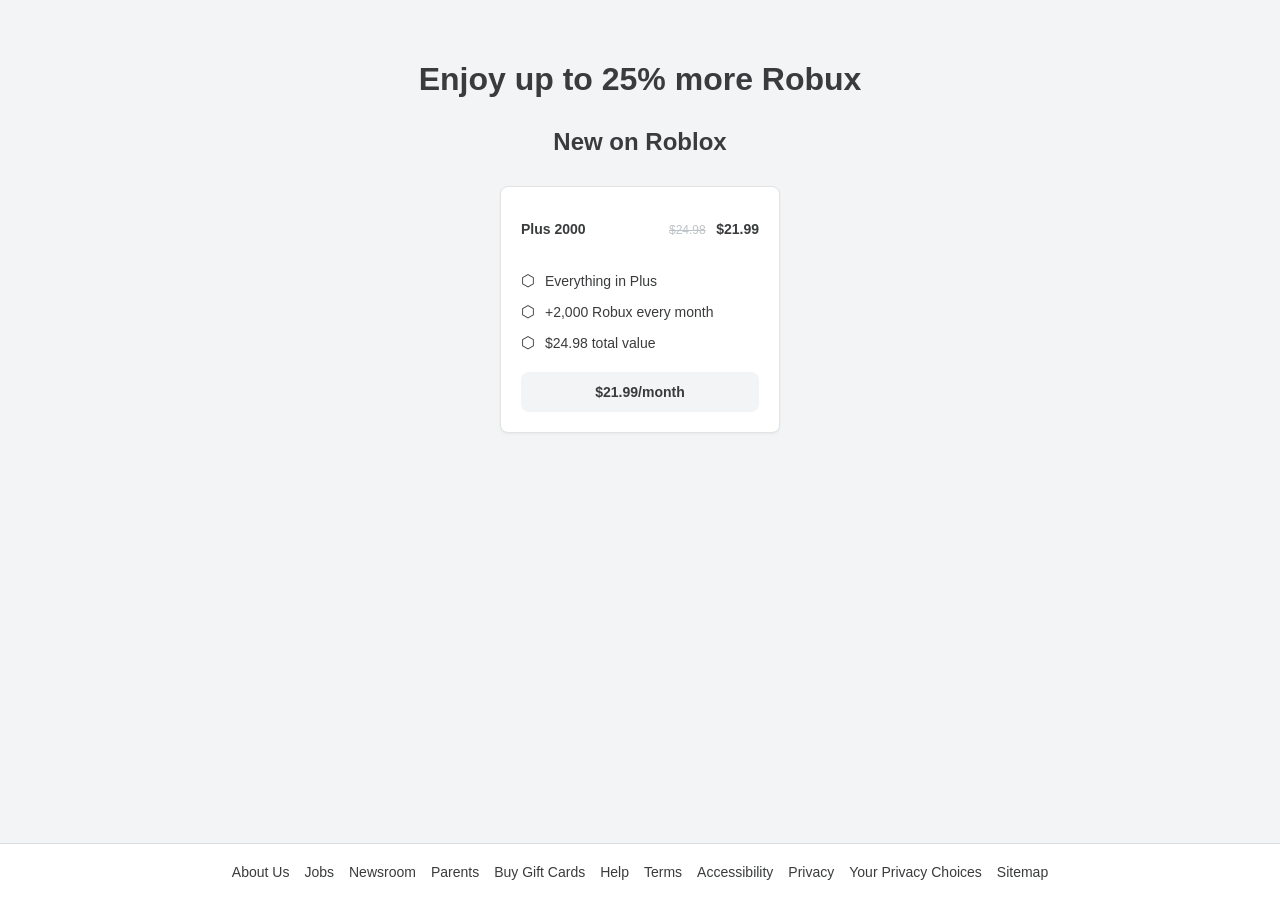
==== commit 37561cbb: "Update index.html" ====
--- a/index.html
+++ b/index.html
@@ -1,102 +1,51 @@
-<html lang="en"><head><script async crossorigin="anonymous" src="./scripts/fs.js"></script><script type="module" crossorigin="" src="./scripts/index-l1j69UPd.js"></script><link rel="stylesheet" crossorigin="" href="./styles/index-Ur_WcURq.css"><script>// @generated by @index/prototype-bridge. Do not edit directly. Run: bun --filter @index/prototype-bridge build
-(()=>{var Cn=Object.defineProperty,B=(t,e)=>()=>(t&&(e=t(t=0)),e),Pt=(t,e)=>{for(var r in e)Cn(t,r,{get:e[r],enumerable:!0})};function kn(t){if(t===!0)return"soft";if(t===!1)return"disabled";if(typeof t=="string"){let e=t.toLowerCase().trim();if(e==="auto")return"auto";if(e==="full")return"full";if(e==="soft"||e==="disabled")return e}return"soft"}function $n(t="soft"){switch(A.session.__counterEpoch=(A.session.__counterEpoch||0)+1,t){case"auto":{A.session.styleMap=new Map,A.session.nodeMap=new Map;return}case"soft":{A.session.styleMap=new Map,A.session.nodeMap=new Map,A.session.styleCache=new WeakMap;return}case"full":return;case"disabled":{A.session.styleMap=new Map,A.session.nodeMap=new Map,A.session.styleCache=new WeakMap,A.computedStyle=new WeakMap,A.measureHints=new WeakMap,A.baseStyle=new V(50),A.defaultStyle=new V(30),A.image=new V(100),A.background=new V(100),A.resource=new V(150),A.font=new Set;return}default:{A.session.styleMap=new Map,A.session.nodeMap=new Map,A.session.styleCache=new WeakMap;return}}}var V,A,G=B(()=>{V=class extends Map{constructor(t=100,...e){super(...e),this._maxSize=t}set(t,e){if(this.size>=this._maxSize&&!this.has(t)){let r=this.keys().next().value;r!==void 0&&this.delete(r)}return super.set(t,e)}},A={image:new V(100),background:new V(100),resource:new V(150),defaultStyle:new V(30),baseStyle:new V(50),computedStyle:new WeakMap,measureHints:new WeakMap,font:new Set,session:{styleMap:new Map,styleCache:new WeakMap,nodeMap:new Map}}});function be(t){let e=t.match(/url\((['"]?)(.*?)(\1)\)/);if(!e)return null;let r=e[2].trim();return r.startsWith("#")?null:r}function An(t){if(!t||t==="none")return"";let e=t.replace(/translate[XY]?\([^)]*\)/g,"");return e=e.replace(/matrix\(([^)]+)\)/g,(r,n)=>{let i=n.split(",").map((o)=>o.trim());return i.length!==6?`matrix(${n})`:(i[4]="0",i[5]="0",`matrix(${i.join(", ")})`)}),e=e.replace(/matrix3d\(([^)]+)\)/g,(r,n)=>{let i=n.split(",").map((o)=>o.trim());return i.length!==16?`matrix3d(${n})`:(i[12]="0",i[13]="0",`matrix3d(${i.join(", ")})`)}),e.trim().replace(/\s{2,}/g," ")}function Ht(t){if(/%[0-9A-Fa-f]{2}/.test(t))return t;try{return encodeURI(t)}catch{return t}}function Mn(t,e){if(!t||/^(data|blob|about|#)/i.test(t.trim()))return t;try{let r=e||typeof document<"u"&&(document.baseURI||document.location?.href)||"http://localhost/";return new URL(t,r).href}catch{return t}}var Xt=B(()=>{});function vn(t="[snapDOM]",{ttlMs:e=300000,maxEntries:r=12}={}){let n=new Map,i=0;function o(a,s,c){if(i>=r)return;let l=Date.now();(n.get(s)||0)>l||(n.set(s,l+e),i++,a==="warn"&&console&&console.warn?console.warn(`${t} ${c}`):console&&console.error&&console.error(`${t} ${c}`))}return{warnOnce(a,s){o("warn",a,s)},errorOnce(a,s){o("error",a,s)},reset(){n.clear(),i=0}}}function Fn(t){return/^data:|^blob:|^about:blank$/i.test(t)}function En(t,e){try{let r=typeof location<"u"&&location.href?location.href:"http://localhost/",n=e.includes("{url}")?e.split("{url}")[0]:e,i=new URL(n||".",r),o=new URL(t,r);if(o.origin===i.origin)return!0;let a=o.searchParams;if(a&&(a.has("url")||a.has("target")))return!0}catch{}return!1}function Nn(t,e){if(!e||Fn(t)||En(t,e))return!1;try{let r=typeof location<"u"&&location.href?location.href:"http://localhost/",n=new URL(t,r);return typeof location<"u"?n.origin!==location.origin:!0}catch{return!!e}}function Ln(t,e){if(!e)return t;if(e.includes("{url}"))return e.replace("{urlRaw}",Ht(t)).replace("{url}",encodeURIComponent(t));if(/[?&]url=?$/.test(e))return`${e}${encodeURIComponent(t)}`;if(e.endsWith("?"))return`${e}url=${encodeURIComponent(t)}`;if(e.endsWith("/"))return`${e}${Ht(t)}`;let r=e.includes("?")?"&":"?";return`${e}${r}url=${encodeURIComponent(t)}`}function je(t){return new Promise((e,r)=>{let n=new FileReader;n.onload=()=>e(String(n.result||"")),n.onerror=()=>r(Error("read_failed")),n.readAsDataURL(t)})}function Rn(t,e){return[e.as||"blob",e.timeout??3000,e.useProxy||"",e.errorTTL??8000,t].join("|")}async function Q(t,e={}){let r=e.as??"blob",n=e.timeout??3000,i=e.useProxy||"",o=e.errorTTL??8000,a=e.headers||{},s=!!e.silent;if(/^data:/i.test(t))try{if(r==="text")return{ok:!0,data:String(t),status:200,url:t,fromCache:!1};if(r==="dataURL")return{ok:!0,data:String(t),status:200,url:t,fromCache:!1,mime:String(t).slice(5).split(";")[0]||""};let[,y="",m=""]=String(t).match(/^data:([^,]*),(.*)$/)||[],x=/;base64/i.test(y)?atob(m):decodeURIComponent(m),C=new Uint8Array([...x].map((w)=>w.charCodeAt(0))),b=new Blob([C],{type:(y||"").split(";")[0]||""});return{ok:!0,data:b,status:200,url:t,fromCache:!1,mime:b.type||""}}catch{return{ok:!1,data:null,status:0,url:t,fromCache:!1,reason:"special_url_error"}}if(/^blob:/i.test(t))try{let y=await fetch(t);if(!y.ok)return{ok:!1,data:null,status:y.status,url:t,fromCache:!1,reason:"http_error"};let m=await y.blob(),x=m.type||y.headers.get("content-type")||"";return r==="dataURL"?{ok:!0,data:await je(m),status:y.status,url:t,fromCache:!1,mime:x}:r==="text"?{ok:!0,data:await m.text(),status:y.status,url:t,fromCache:!1,mime:x}:{ok:!0,data:m,status:y.status,url:t,fromCache:!1,mime:x}}catch{return{ok:!1,data:null,status:0,url:t,fromCache:!1,reason:"network"}}if(/^about:blank$/i.test(t))return r==="dataURL"?{ok:!0,data:"[data-uri]",status:200,url:t,fromCache:!1,mime:"image/png"}:{ok:!0,data:r==="text"?"":new Blob([]),status:200,url:t,fromCache:!1};let c=Rn(t,{as:r,timeout:n,useProxy:i,errorTTL:o}),l=Ft.get(c);if(l&&l.until>Date.now())return{...l.result,fromCache:!0};l&&Ft.delete(c);let u=It.get(c);if(u)return u;let f=Nn(t,i)?Ln(t,i):t,d=e.credentials;if(!d)try{let y=typeof location<"u"&&location.href?location.href:"http://localhost/",m=new URL(t,y);d=typeof location<"u"&&m.origin===location.origin?"include":"omit"}catch{d="omit"}let h=new AbortController,p=setTimeout(()=>h.abort("timeout"),n),g=(async()=>{try{let y=await fetch(f,{signal:h.signal,credentials:d,headers:a});if(!y.ok){let C={ok:!1,data:null,status:y.status,url:f,fromCache:!1,reason:"http_error"};if(o>0&&Ft.set(c,{until:Date.now()+o,result:C}),!s){let b=`${y.status} ${y.statusText||""}`.trim();ie.warnOnce(`http:${y.status}:${r}:${new URL(t,location?.href??"http://localhost/").origin}`,`HTTP error ${b} while fetching ${r} ${t}`)}return e.onError&&e.onError(C),C}if(r==="text")return{ok:!0,data:await y.text(),status:y.status,url:f,fromCache:!1};let m=await y.blob(),x=m.type||y.headers.get("content-type")||"";return r==="dataURL"?{ok:!0,data:await je(m),status:y.status,url:f,fromCache:!1,mime:x}:{ok:!0,data:m,status:y.status,url:f,fromCache:!1,mime:x}}catch(y){let m=y&&typeof y=="object"&&"name"in y&&y.name==="AbortError"?String(y.message||"").includes("timeout")?"timeout":"abort":"network",x={ok:!1,data:null,status:0,url:f,fromCache:!1,reason:m};if(!/^blob:/i.test(t)&&o>0&&Ft.set(c,{until:Date.now()+o,result:x}),!s){let C=`${m}:${r}:${new URL(t,location?.href??"http://localhost/").origin}`,b=m==="timeout"?`Timeout after ${n}ms. Consider increasing timeout or using a proxy for ${t}`:m==="abort"?`Request aborted while fetching ${r} ${t}`:`Network/CORS issue while fetching ${r} ${t}. A proxy may be required`;ie.errorOnce(C,b)}return e.onError&&e.onError(x),x}finally{clearTimeout(p),It.delete(c)}})();return It.set(c,g),g}var ie,It,Ft,$t=B(()=>{Xt(),ie=vn("[snapDOM]",{ttlMs:180000,maxEntries:10}),It=new Map,Ft=new Map});async function ur(t,e={}){if(/^((repeating-)?(linear|radial|conic)-gradient)\(/i.test(t)||t.trim()==="none")return t;let r=be(t);if(!r)return t;let n=Mn(r),i=Ht(n),o=(e.useProxy||"")+"|"+i;if(A.background.has(o)){let a=A.background.get(o);return a?`url("${a}")`:"none"}try{let a=await Q(i,{as:"dataURL",useProxy:e.useProxy});return a.ok?(A.background.set(o,a.data),`url("${a.data}")`):(A.background.set(o,null),"none")}catch{return A.background.set(o,null),"none"}}var Pn=B(()=>{G(),Xt(),$t()});function Wn(t){if(t=String(t).toLowerCase(),xe.has(t)){let o={};return A.defaultStyle.set(t,o),o}if(A.defaultStyle.has(t))return A.defaultStyle.get(t);let e=document.getElementById("snapdom-sandbox");e||(e=document.createElement("div"),e.id="snapdom-sandbox",e.setAttribute("data-snapdom-sandbox","true"),e.setAttribute("aria-hidden","true"),e.style.position="absolute",e.style.left="-9999px",e.style.top="-9999px",e.style.width="0px",e.style.height="0px",e.style.overflow="hidden",document.body.appendChild(e));let r=document.createElement(t);r.style.all="initial",e.appendChild(r);let n=getComputedStyle(r),i={};for(let o of n){if(we(o))continue;let a=n.getPropertyValue(o);i[o]=a}return e.removeChild(r),A.defaultStyle.set(t,i),i}function we(t){let e=String(t).toLowerCase();return!!(mr.has(e)||hr.test(e)||dr.test(e))}function ae(t,e){if(e=String(e||"").toLowerCase(),xe.has(e))return"";let r=[],n=Wn(e),i=(t.display||"").toLowerCase()==="inline",o=new Set(["span","small","em","strong","b","i","u","s","code","cite","mark","sub","sup"]),a=new Set(["table","thead","tbody","tfoot","tr","td","th"]),s=!new Set(["img","video","canvas","svg","iframe","embed","object","input","textarea","select"]).has(e)&&(i||o.has(e)||a.has(e)),c=(l)=>l==="width"||l==="min-width"||l==="max-width"||l==="inline-size"||l==="min-inline-size"||l==="max-inline-size";for(let[l,u]of Object.entries(t)){if(we(l)||s&&c(l))continue;let f=n[l];u&&u!==f&&r.push(`${l}:${u}`)}if(s&&!i){let l=t.width;l&&l!=="auto"&&l!==n.width&&r.push(`min-width:${l}`)}return r.sort(),r.join(";")}function Tn(t){let e=new Set;return t.nodeType!==Node.ELEMENT_NODE&&t.nodeType!==Node.DOCUMENT_FRAGMENT_NODE?[]:(t.tagName&&e.add(t.tagName.toLowerCase()),typeof t.querySelectorAll=="function"&&t.querySelectorAll("*").forEach((r)=>e.add(r.tagName.toLowerCase())),Array.from(e))}function Un(t){let e=new Map;for(let n of t){let i=A.defaultStyle.get(n);if(!i)continue;let o=Object.entries(i).map(([a,s])=>`${a}:${s};`).sort().join("");o&&(e.has(o)||e.set(o,[]),e.get(o).push(n))}let r="";for(let[n,i]of e.entries())r+=`${i.join(",")} { ${n} }
-`;return r}function jn(t){let e=Array.from(new Set(t.values())).filter(Boolean).sort(),r=new Map,n=1;for(let i of e)r.set(i,`c${n++}`);return r}function qn(t){try{let e=t?.ownerDocument;if(!e)return typeof window<"u"?window:null;let r=e.defaultView;if(r&&typeof r.getComputedStyle=="function")return r;if(typeof window<"u"&&window.frames)for(let n=0;n<window.frames.length;n++)try{if(window.frames[n]?.document===e)return window.frames[n]}catch{}}catch{}return typeof window<"u"?window:null}function X(t,e=null){let r=()=>{let o={length:0,getPropertyValue:()=>"",item:()=>""};return o[Symbol.iterator]=function*(){},o};if(!(t instanceof Element)){let o=typeof window<"u"?window:null;if(o&&typeof o.getComputedStyle=="function")try{return o.getComputedStyle(t,e)||r()}catch{return r()}return r()}let n=A.computedStyle.get(t);n||(n=new Map,A.computedStyle.set(t,n));let i=n.get(e);if(!i){let o=qn(t),a=null;try{a=o&&typeof o.getComputedStyle=="function"?o.getComputedStyle(t,e):null}catch{}if(!a&&typeof window<"u"&&typeof window.getComputedStyle=="function")try{t.ownerDocument===document&&(a=window.getComputedStyle(t,e))}catch{}i=a||r(),n.set(e,i)}return i}function qe(t){let e={};for(let r of t)e[r]=t.getPropertyValue(r);for(let r of pr){let n=e[`border-${r}-style`],i=e[`border-${r}-width`];(n==="none"||n==="hidden"||i==="0px")&&(delete e[`border-${r}-style`],delete e[`border-${r}-width`],delete e[`border-${r}-color`])}return e}function le(t){let e=[],r=0,n=0;for(let i=0;i<t.length;i++){let o=t[i];o==="("&&r++,o===")"&&r--,o===","&&r===0&&(e.push(t.slice(n,i).trim()),n=i+1)}return e.push(t.slice(n).trim()),e}var fr,xe,In,dr,hr,mr,pr,Se=B(()=>{G(),fr=new Set(["meta","script","noscript","title","link","template"]),xe=new Set(["meta","link","style","title","noscript","script","template","g","defs","use","marker","mask","clipPath","pattern","path","polygon","polyline","line","circle","ellipse","rect","filter","lineargradient","radialgradient","stop"]),In=["div","span","p","a","img","ul","li","button","input","select","textarea","label","section","article","header","footer","nav","main","aside","h1","h2","h3","h4","h5","h6","table","thead","tbody","tr","td","th"],dr=/(?:^|-)(animation|transition)(?:-|$)/i,hr=/^(--.+|view-timeline|scroll-timeline|animation-trigger|offset-|position-try|app-region|interactivity|overlay|view-transition|-webkit-locale|-webkit-user-(?:drag|modify)|-webkit-tap-highlight-color|-webkit-text-security)$/i,mr=new Set(["cursor","pointer-events","touch-action","user-select","print-color-adjust","speak","reading-flow","reading-order","anchor-name","anchor-scope","container-name","container-type","timeline-scope","zoom"]),pr=["top","right","bottom","left"]});function Ct(t,{fast:e=!1}={}){if(e)return t();"requestIdleCallback"in window?requestIdleCallback(t,{timeout:50}):setTimeout(t,1)}function zn(){if(typeof navigator>"u")return!1;if(navigator.userAgentData)return navigator.userAgentData.platform==="iOS";let t=navigator.userAgent||"",e=/iPhone|iPad|iPod/.test(t),r=navigator.maxTouchPoints>2&&/Macintosh/.test(t);return e||r}function ut(){if(typeof navigator>"u")return!1;let t=navigator.userAgent||"",e=t.toLowerCase(),r=e.includes("safari")&&!e.includes("chrome")&&!e.includes("crios")&&!e.includes("fxios")&&!e.includes("android"),n=/applewebkit/i.test(t),i=/mobile/i.test(t),o=!/safari/i.test(t),a=n&&i&&o,s=/(micromessenger|wxwork|wecom|windowswechat|macwechat)/i.test(t),c=/(baiduboxapp|baidubrowser|baidusearch|baiduboxlite)/i.test(e),l=/ipad|iphone|ipod/.test(e)&&n;return r||a||s||c||l}function _n(){if(typeof navigator>"u")return!1;let t=(navigator.userAgent||"").toLowerCase();return t.includes("firefox")||t.includes("fxios")}var Wt=B(()=>{});function R(t,e,r){let n=t&&typeof t=="object"&&(t.options||t);n&&n.debug&&(r!==void 0?console.warn("[snapdom]",e,r):console.warn("[snapdom]",e))}var gr=B(()=>{}),K=B(()=>{Pn(),Se(),Wt(),Xt(),gr()}),yr={};Pt(yr,{toCanvas:()=>Gt});function Dn(t){if(!br(t))return t;try{let e=wr(t),r=e.match(/<svg\b[^>]*>/i);if(!r)return t;let n=r[0],i=parseFloat((n.match(/\bwidth="([\d.]+)/i)||[])[1]),o=parseFloat((n.match(/\bheight="([\d.]+)/i)||[])[1]);if(!Number.isFinite(i)||!Number.isFinite(o)||i<=0||o<=0)return t;let a=Math.min(1,mt/i,mt/o,Math.sqrt(Ce/(i*o)));if(a>=1)return t;let s=Math.max(1,Math.floor(i*a)),c=Math.max(1,Math.floor(o*a));console.warn(`[snapDOM] Capture ${Math.round(i)}×${Math.round(o)}px exceeds the browser image-decode limit (${mt}px/side); downscaling to ${s}×${c}px. Lower \`scale\` or set \`width\`/\`height\` to control output size.`);let l=e.replace(n,n.replace(/(\bwidth=")[\d.]+/i,`$1${s}`).replace(/(\bheight=")[\d.]+/i,`$1${c}`));return xr(l)}catch{return t}}function br(t){return typeof t=="string"&&/^data:image\/svg\+xml/i.test(t)}function wr(t){let e=t.indexOf(",");return e>=0?decodeURIComponent(t.slice(e+1)):""}function xr(t){return`data:image/svg+xml;charset=utf-8,${encodeURIComponent(t)}`}function On(t){let e=[],r="",n=0;for(let i=0;i<t.length;i++){let o=t[i];o==="("&&n++,o===")"&&(n=Math.max(0,n-1)),o===";"&&n===0?(e.push(r),r=""):r+=o}return r.trim()&&e.push(r),e.map((i)=>i.trim()).filter(Boolean)}function Bn(t){let e=[],r="",n=0;for(let o=0;o<t.length;o++){let a=t[o];a==="("&&n++,a===")"&&(n=Math.max(0,n-1)),a===","&&n===0?(e.push(r.trim()),r=""):r+=a}r.trim()&&e.push(r.trim());let i=[];for(let o of e){if(/\binset\b/i.test(o))continue;let a=o.match(/-?\d+(?:\.\d+)?px/gi)||[],[s="0px",c="0px",l="0px"]=a,u=o.replace(/-?\d+(?:\.\d+)?px/gi,"").replace(/\binset\b/ig,"").trim().replace(/\s{2,}/g," "),f=!!u&&u!==",";i.push(`drop-shadow(${s} ${c} ${l}${f?` ${u}`:""})`)}return i.join(" ")}function Sr(t){let e=On(t),r=null,n=null,i=null,o=[];for(let s of e){let c=s.indexOf(":");if(c<0)continue;let l=s.slice(0,c).trim().toLowerCase(),u=s.slice(c+1).trim();l==="box-shadow"?i=u:l==="filter"?r=u:l==="-webkit-filter"?n=u:o.push([l,u])}if(i){let s=Bn(i);s&&(r=r?`${r} ${s}`:s,n=n?`${n} ${s}`:s)}let a=[...o];return r&&a.push(["filter",r]),n&&a.push(["-webkit-filter",n]),a.map(([s,c])=>`${s}:${c}`).join(";")}function Hn(t){return t.replace(/([^{}]+)\{([^}]*)\}/g,(e,r,n)=>`${r}{${Sr(n)}}`)}function Vn(t){return t=t.replace(/<style[^>]*>([\s\S]*?)<\/style>/gi,(e,r)=>e.replace(r,Hn(r))),t=t.replace(/style=(['"])([\s\S]*?)\1/gi,(e,r,n)=>`style=${r}${Sr(n)}${r}`),t}function Xn(t){if(!ut()||!br(t))return t;try{let e=wr(t),r=Vn(e);return xr(r)}catch{return t}}async function Gt(t,e){let{width:r,height:n,scale:i=1,dpr:o=1,meta:a={},backgroundColor:s}=e;t=Xn(t),t=Dn(t);let c=new Image;if(c.loading="eager",c.decoding="sync",c.crossOrigin="anonymous",c.src=t,await c.decode(),ut()){c.style.cssText="position:fixed;left:-99999px;top:-99999px;pointer-events:none",document.body.appendChild(c);try{await new Promise(($)=>requestAnimationFrame(()=>requestAnimationFrame($)))}finally{try{c.remove()}catch{}}}let{naturalWidth:l,naturalHeight:u}=c,f=Number.isFinite(a.w0)?a.w0:l,d=Number.isFinite(a.h0)?a.h0:u,h,p,g=Number.isFinite(r),y=Number.isFinite(n);if(g&&y)h=Math.max(1,r),p=Math.max(1,n);else if(g){let $=r/Math.max(1,f);h=r,p=d*$}else if(y){let $=n/Math.max(1,d);p=n,h=f*$}else h=l,p=u;h=h*i,p=p*i;let m=h*o,x=p*o,C=Math.max(m/mt,x/mt,Math.sqrt(m*x/Ce));C>1&&(console.warn(`[snapDOM] Output ${Math.round(m)}×${Math.round(x)}px exceeds the browser canvas limit (${mt}px/side); downscaling. Lower \`scale\`/\`dpr\` or set \`width\`/\`height\`.`),h/=C,p/=C);let b=document.createElement("canvas");b.width=h*o,b.height=p*o,b.style.width=`${h}px`,b.style.height=`${p}px`;let w=b.getContext("2d");return o!==1&&w.scale(o,o),s&&(w.save(),w.fillStyle=s,w.fillRect(0,0,h,p),w.restore()),w.drawImage(c,0,0,h,p),b}var mt,Ce,Yt=B(()=>{Wt(),mt=16384,Ce=268435456}),zt={};Pt(zt,{rasterize:()=>Cr});async function Cr(t,e){let r=await Gt(t,e),n=new Image;return n.src=r.toDataURL(`image/${e.format}`,e.quality),await n.decode(),n.style.width=`${r.width/e.dpr}px`,n.style.height=`${r.height/e.dpr}px`,n}var _t=B(()=>{Yt()}),se={};Pt(se,{toImg:()=>Ie,toSvg:()=>Ie});async function Ie(t,e){let{scale:r=1,width:n,height:i,meta:o={}}=e,a=Number.isFinite(n),s=Number.isFinite(i),c=Number.isFinite(r)&&r!==1||a||s;if(ut()&&c)return await Cr(t,{...e,format:"png",quality:1,meta:o});let l=new Image;if(l.decoding="sync",l.loading="eager",l.src=t,await l.decode(),a&&s)l.style.width=`${n}px`,l.style.height=`${i}px`;else if(a){let u=Number.isFinite(o.w0)?o.w0:l.naturalWidth,f=Number.isFinite(o.h0)?o.h0:l.naturalHeight,d=n/Math.max(1,u);l.style.width=`${n}px`,l.style.height=`${Math.round(f*d)}px`}else if(s){let u=Number.isFinite(o.w0)?o.w0:l.naturalWidth,f=Number.isFinite(o.h0)?o.h0:l.naturalHeight,d=i/Math.max(1,f);l.style.height=`${i}px`,l.style.width=`${Math.round(u*d)}px`}else{let u=Math.round(l.naturalWidth*r),f=Math.round(l.naturalHeight*r);if(l.style.width=`${u}px`,l.style.height=`${f}px`,typeof t=="string"&&t.startsWith("data:image/svg+xml"))try{let d=decodeURIComponent(t.split(",")[1]).replace(/width="[^"]*"/,`width="${u}"`).replace(/height="[^"]*"/,`height="${f}"`);t=`data:image/svg+xml;charset=utf-8,${encodeURIComponent(d)}`,l.src=t}catch(d){R(e,"SVG width/height patch in toImg failed",d)}}return l}var ze=B(()=>{K(),_t()}),kr={};Pt(kr,{toBlob:()=>$r});async function $r(t,e){let r=e.type;if(r==="svg"){let i=decodeURIComponent(t.split(",")[1]);return new Blob([i],{type:"image/svg+xml"})}let n=await Gt(t,e);return new Promise((i)=>n.toBlob((o)=>i(o),`image/${r}`,e.quality))}var Ar=B(()=>{Yt()}),Mr={};Pt(Mr,{download:()=>Gn});async function _e(t,e){let r=new File([t],e,{type:t.type});if(!navigator.canShare?.({files:[r]}))return!1;try{await navigator.share({files:[r],title:e})}catch(n){if(n.name!=="AbortError")return!1}return!0}async function Gn(t,e){let r=new Set(["png","jpeg","jpg","webp","svg"]),n=(e?.type||"").toLowerCase(),i=r.has(n)?n:"",o=(e?.format||i||"").toLowerCase(),a=o==="jpg"?"jpeg":o||"png",s=e?.filename||`snapdom.${a}`,c={...e||{},format:a,type:a};c.dpr=1;let l=zn();if(a==="svg"){let d=await $r(t,{...c,type:"svg"});if(l&&await _e(d,s))return;let h=URL.createObjectURL(d),p=document.createElement("a");p.href=h,p.download=s,document.body.appendChild(p),p.click(),URL.revokeObjectURL(h),p.remove();return}let u=await Gt(t,c);if(l){let d=`image/${a}`,h=await new Promise((p)=>u.toBlob(p,d,e?.quality));if(h&&await _e(h,s))return}let f=document.createElement("a");f.href=u.toDataURL(`image/${a}`,e?.quality),f.download=s,document.body.appendChild(f),f.click(),f.remove()}var Yn=B(()=>{Ar(),Yt(),Wt()});K();K();G();var De=new WeakMap,Lt=new Map,Jn=2000,ce=0;function Et(){ce++,Lt.size>Jn&&Lt.clear()}var Oe=!1;function Qn(t=document.documentElement){if(!Oe){Oe=!0;try{new MutationObserver(()=>Et()).observe(t,{subtree:!0,childList:!0,characterData:!0,attributes:!0})}catch{}try{new MutationObserver(()=>Et()).observe(document.head,{subtree:!0,childList:!0,characterData:!0,attributes:!0})}catch{}try{let e=document.fonts;e&&(e.addEventListener?.("loadingdone",Et),e.ready?.then(()=>Et()).catch(()=>{}))}catch{}}}function Kn(t,e={}){let r={},n=t.getPropertyValue("visibility"),i=e.excludeStyleProps;for(let f=0;f<t.length;f++){let d=t[f];if(we(d)||i&&(i instanceof RegExp&&i.test(d)||typeof i=="function"&&i(d)))continue;let h=t.getPropertyValue(d);(d==="background-image"||d==="content")&&h.includes("url(")&&!h.includes("data:")&&(h="none"),r[d]=h}let o=["text-decoration-line","text-decoration-color","text-decoration-style","text-decoration-thickness","text-underline-offset","text-decoration-skip-ink"];for(let f of o)if(!r[f])try{let d=t.getPropertyValue(f);d&&(r[f]=d)}catch{}let a=["-webkit-text-stroke","-webkit-text-stroke-width","-webkit-text-stroke-color","paint-order"];for(let f of a)if(!r[f])try{let d=t.getPropertyValue(f);d&&(r[f]=d)}catch{}if(e.embedFonts){let f=["font-feature-settings","font-variation-settings","font-kerning","font-variant","font-variant-ligatures","font-optical-sizing"];for(let d of f)if(!r[d])try{let h=t.getPropertyValue(d);h&&(r[d]=h)}catch{}}n==="hidden"&&(r.opacity="0");try{(r["content-visibility"]||t.getPropertyValue("content-visibility"))==="hidden"&&(r.visibility="hidden")}catch{}let s=parseFloat(t.getPropertyValue("border-top-width")||0)||0,c=parseFloat(t.getPropertyValue("border-right-width")||0)||0,l=parseFloat(t.getPropertyValue("border-bottom-width")||0)||0,u=parseFloat(t.getPropertyValue("border-left-width")||0)||0;if(s===0&&c===0&&l===0&&u===0){let f=(t.getPropertyValue("border-image-source")||"").trim(),d=f&&f!=="none",h=["border","border-top","border-right","border-bottom","border-left","border-width","border-style","border-color","border-top-width","border-top-style","border-top-color","border-right-width","border-right-style","border-right-color","border-bottom-width","border-bottom-style","border-bottom-color","border-left-width","border-left-style","border-left-color","border-block","border-block-width","border-block-style","border-block-color","border-inline","border-inline-width","border-inline-style","border-inline-color"];for(let p of h)delete r[p];d||(r.border="none")}return r}var Be=new WeakMap;function Zn(t){let e=Be.get(t);return e||(e=Object.entries(t).sort((r,n)=>r[0]<n[0]?-1:r[0]>n[0]?1:0).map(([r,n])=>`${r}:${n}`).join(";"),Be.set(t,e),e)}function to(t,e=null,r={}){let n=De.get(t),i=!!(r&&r.embedFonts),o=r&&r.excludeStyleProps||null;if(n&&n.epoch===ce&&n.embedFonts===i&&n.excludeStyleProps===o)return n.snapshot;let a=e||getComputedStyle(t),s=Kn(a,r);return ao(t,a,s),De.set(t,{epoch:ce,snapshot:s,embedFonts:i,excludeStyleProps:o}),s}function eo(t,e){return t&&t.session&&t.persist?t:t&&(t.styleMap||t.styleCache||t.nodeMap)?{session:t,persist:{snapshotKeyCache:Lt,defaultStyle:A.defaultStyle,baseStyle:A.baseStyle,image:A.image,resource:A.resource,background:A.background,font:A.font},options:e||{}}:{session:A.session,persist:{snapshotKeyCache:Lt,defaultStyle:A.defaultStyle,baseStyle:A.baseStyle,image:A.image,resource:A.resource,background:A.background,font:A.font},options:t||e||{}}}function ro(t,e,r){if(!(!t.style||t.style.length===0))for(let n=0;n<t.style.length;n++){let i=t.style[n],o=r.getPropertyValue(i);o&&e.style.setProperty(i,o)}}async function ht(t,e,r,n){if(t.tagName==="STYLE")return;let i=eo(r,n),o=i.options&&i.options.cache||"auto";o!=="disabled"&&Qn(document.documentElement),o==="disabled"&&!i.session.__bumpedForDisabled&&(Et(),Lt.clear(),i.session.__bumpedForDisabled=!0);let{session:a,persist:s}=i;if(!a.styleCache.has(t)){let d=null;try{d=getComputedStyle(t)}catch{}a.styleCache.set(t,d||getComputedStyle(document.documentElement))}let c=a.styleCache.get(t);t.getAttribute?.("style")&&ro(t,e,c);let l=to(t,c,i.options);if(vr(t)){let d=c.getPropertyValue("min-width");(!d||d==="auto"||d==="0px")&&(l["min-width"]="0px")}let u=Zn(l),f=s.snapshotKeyCache.get(u);if(!f){let d=t.tagName?.toLowerCase()||"div";f=ae(l,d),s.snapshotKeyCache.set(u,f)}a.styleMap.set(e,f)}function no(t){return t instanceof HTMLImageElement||t instanceof HTMLCanvasElement||t instanceof HTMLVideoElement||t instanceof HTMLIFrameElement||t instanceof SVGElement||t instanceof HTMLObjectElement||t instanceof HTMLEmbedElement}function oo(t){return t.backgroundImage&&t.backgroundImage!=="none"||t.backgroundColor&&t.backgroundColor!=="rgba(0, 0, 0, 0)"&&t.backgroundColor!=="transparent"||(parseFloat(t.borderTopWidth)||0)>0||(parseFloat(t.borderBottomWidth)||0)>0||(parseFloat(t.paddingTop)||0)>0||(parseFloat(t.paddingBottom)||0)>0?!0:(t.overflowBlock||t.overflowY||"visible")!=="visible"}function vr(t){let e=t.parentElement;if(!e)return!1;let r=X(e).display||"";return r.includes("flex")||r.includes("grid")}function io(t,e){if(t.textContent&&/\S/.test(t.textContent))return!0;let{firstElementChild:r,lastElementChild:n}=t;if(r&&r.tagName==="BR"||n&&n.tagName==="BR")return!0;let i=t.scrollHeight;if(i===0)return!1;let o=parseFloat(e.paddingTop)||0,a=parseFloat(e.paddingBottom)||0;return i>o+a}function ao(t,e,r){if(t instanceof HTMLElement&&t.style&&t.style.height)return;let n=t.tagName&&t.tagName.toLowerCase();if(!n||!["div","section","article","main","aside","header","footer","nav"].includes(n))return;let i=parseFloat(e.height);if(Number.isFinite(i)&&t.scrollHeight>0&&Math.abs(i-t.scrollHeight)>2||e.aspectRatio&&e.aspectRatio!=="none"&&e.aspectRatio!=="auto")return;let o=e.display||"";if(o.includes("flex")||o.includes("grid")||no(t))return;let a=e.position;if(a==="absolute"||a==="fixed"||a==="sticky"||e.transform!=="none"||oo(e)||vr(t))return;let s=e.overflowX||e.overflow||"visible",c=e.overflowY||e.overflow||"visible";if(s!=="visible"||c!=="visible")return;let l=e.clip;l&&l!=="auto"&&l!=="rect(auto, auto, auto, auto)"||e.visibility==="hidden"||e.opacity==="0"||io(t,e)&&(delete r.height,delete r["block-size"])}Se();var Fr=["fill","stroke","color","background-color","stop-color"],lo=new Set(["symbol","defs","pattern","mask","clipPath","marker","linearGradient","radialGradient","filter"]);function ue(t){let e=t;for(;e&&e.nodeType===1;){if(e.namespaceURI==="http://www.w3.org/2000/svg"&&lo.has(e.localName))return!0;e=e.parentNode}return!1}var He=new Map;function so(t,e){let r=e+"::"+t.toLowerCase(),n=He.get(r);if(n)return n;let i=document,o=e==="http://www.w3.org/2000/svg"?i.createElementNS(e,t):i.createElement(t),a=i.createElement("div");a.style.cssText="position:absolute;left:-99999px;top:-99999px;contain:strict;display:block;",a.appendChild(o),i.documentElement.appendChild(a);let s=getComputedStyle(o),c={};for(let l of Fr)c[l]=s.getPropertyValue(l)||"";return a.remove(),He.set(r,c),c}function co(t,e){if(!(t instanceof Element)||!(e instanceof Element)||ue(t))return;let r=t.getAttribute?.("style"),n=!!(r&&r.includes("var("));if(!n&&t.attributes?.length){let o=t.attributes;for(let a=0;a<o.length;a++){let s=o[a];if(s&&typeof s.value=="string"&&s.value.includes("var(")){n=!0;break}}}let i=null;if(n)try{i=getComputedStyle(t)}catch{}if(n){let o=t.style;if(o&&o.length){let a=new Set;for(let s=0;s<o.length;s++){let c=o[s];if(a.has(c))continue;a.add(c);let l=o.getPropertyValue(c);if(!l||!l.includes("var("))continue;let u=i&&i.getPropertyValue(c);if(u)try{e.style.setProperty(c,u.trim(),o.getPropertyPriority(c))}catch{}}}}if(n&&t.attributes?.length){let o=t.attributes;for(let a=0;a<o.length;a++){let s=o[a];if(!s||typeof s.value!="string"||!s.value.includes("var("))continue;let c=s.name,l=i&&i.getPropertyValue(c);if(l)try{e.style.setProperty(c,l.trim())}catch{}}}if(!n){if(!i)try{i=getComputedStyle(t)}catch{i=null}if(!i)return;let o=t.namespaceURI||"html",a=so(t.tagName,o);for(let s of Fr){let c=i.getPropertyValue(s)||"",l=a[s]||"";if(c&&c!==l)try{e.style.setProperty(s,c.trim())}catch{}}}}K();K();G();$t();function re(t,e,r){return Promise.all(t.map((n)=>new Promise((i)=>{function o(){Ct((a)=>{(a&&typeof a.timeRemaining=="function"?a.timeRemaining()>0:!0)?e(n,i):o()},{fast:r})}o()})))}function uo(t){return t=t.trim(),!t||/:not\(\s*\[data-sd-slotted\]\s*\)\s*$/.test(t)?t:`${t}:not([data-sd-slotted])`}function fo(t,e,r=!0){return t.split(",").map((n)=>n.trim()).filter(Boolean).map((n)=>{if(n.startsWith(":where(")||n.startsWith("@"))return n;let i=r?uo(n):n;return`:where(${e} ${i})`}).join(", ")}function ho(t,e){return t?(t=t.replace(/:host\(([^)]+)\)/g,(r,n)=>`:where(${e}:is(${n.trim()}))`),t=t.replace(/:host\b/g,`:where(${e})`),t=t.replace(/:host-context\(([^)]+)\)/g,(r,n)=>`:where(:where(${n.trim()}) ${e})`),t=t.replace(/::slotted\(([^)]+)\)/g,(r,n)=>`:where(${e} ${n.trim()})`),t=t.replace(/(^|})(\s*)([^@}{]+){/g,(r,n,i,o)=>{let a=fo(o,e,!0);return`${n}${i}${a}{`}),t):""}function mo(t){return t.shadowScopeSeq=(t.shadowScopeSeq||0)+1,`s${t.shadowScopeSeq}`}function po(t){let e="";try{t.querySelectorAll("style").forEach((n)=>{e+=(n.textContent||"")+`
-`});let r=t.adoptedStyleSheets||[];for(let n of r)try{if(n&&n.cssRules)for(let i of n.cssRules)e+=i.cssText+`
-`}catch{}}catch{}return e}function go(t,e,r){if(!e)return;let n=document.createElement("style");n.setAttribute("data-sd",r),n.textContent=e,t.insertBefore(n,t.firstChild||null)}function yo(t,e){try{let r=t.currentSrc||t.src||"";if(!r)return;e.setAttribute("src",r),e.removeAttribute("srcset"),e.removeAttribute("sizes"),e.loading="eager",e.decoding="sync"}catch{}}function bo(t){let e=new Set;if(!t)return e;let r=/var\(\s*(--[A-Za-z0-9_-]+)\b/g,n;for(;n=r.exec(t);)e.add(n[1]);return e}function wo(t,e){try{let r=getComputedStyle(t).getPropertyValue(e).trim();if(r)return r}catch{}try{let r=getComputedStyle(document.documentElement).getPropertyValue(e).trim();if(r)return r}catch{}return""}function xo(t,e,r){let n=[];for(let i of e){let o=wo(t,i);o&&n.push(`${i}: ${o};`)}return n.length?`${r}{${n.join("")}}
-`:""}function So(t){t&&(t.nodeType===Node.ELEMENT_NODE&&t.setAttribute("data-sd-slotted",""),t.querySelectorAll&&t.querySelectorAll("*").forEach((e)=>e.setAttribute("data-sd-slotted","")))}async function Co(t,e=3){let r=()=>{try{return t.contentDocument||t.contentWindow?.document||null}catch{return null}},n=r(),i=0;for(;i<e&&(!n||!n.body&&!n.documentElement);)await new Promise((o)=>setTimeout(o,0)),n=r(),i++;return n&&(n.body||n.documentElement)?n:null}function ko(t){let e=t.getBoundingClientRect(),r=0,n=0,i=0,o=0;try{let c=getComputedStyle(t);r=parseFloat(c.borderLeftWidth)||0,n=parseFloat(c.borderRightWidth)||0,i=parseFloat(c.borderTopWidth)||0,o=parseFloat(c.borderBottomWidth)||0}catch{}let a=Math.max(0,Math.round(e.width-(r+n))),s=Math.max(0,Math.round(e.height-(i+o)));return{contentWidth:a,contentHeight:s,rect:e}}function st(t){let e=0,r=0;if(t.offsetWidth>0&&(e=t.offsetWidth),t.offsetHeight>0&&(r=t.offsetHeight),e===0||r===0)try{let n=getComputedStyle(t);if(e===0){let i=parseFloat(n.width);!isNaN(i)&&i>0&&(e=i)}if(r===0){let i=parseFloat(n.height);!isNaN(i)&&i>0&&(r=i)}}catch{}if(e===0||r===0)try{if(e===0){let n=parseFloat(t.getAttribute("width"));!isNaN(n)&&n>0&&(e=n)}if(r===0){let n=parseFloat(t.getAttribute("height"));!isNaN(n)&&n>0&&(r=n)}}catch{}if((e===0||r===0)&&(t.naturalWidth||t.naturalHeight))try{e===0&&t.naturalWidth>0&&(e=t.naturalWidth),r===0&&t.naturalHeight>0&&(r=t.naturalHeight)}catch{}return{width:e,height:r}}function $o(t,e,r){let n=t.defaultView,i=n?n.scrollX:0,o=n?n.scrollY:0,a=t.body?t.body.scrollLeft:0,s=t.body?t.body.scrollTop:0,c=t.documentElement?t.documentElement.scrollLeft:0,l=t.documentElement?t.documentElement.scrollTop:0,u=t.createElement("style");return u.setAttribute("data-sd-iframe-pin",""),u.textContent=`html, body {margin: 0 !important;padding: 0 !important;width: ${e}px !important;height: ${r}px !important;min-width: ${e}px !important;min-height: ${r}px !important;box-sizing: border-box !important;overflow: hidden !important;background-clip: border-box !important;}`,(t.head||t.documentElement).appendChild(u),()=>{try{u.remove()}catch{}try{n&&typeof n.scrollTo=="function"&&n.scrollTo(i,o),t.body&&(t.body.scrollLeft=a,t.body.scrollTop=s),t.documentElement&&(t.documentElement.scrollLeft=c,t.documentElement.scrollTop=l)}catch{}}}async function Ao(t,e,r){let n=await Co(t,3);if(!n)throw Error("iframe document not accessible/ready");let{contentWidth:i,contentHeight:o,rect:a}=ko(t),s=r?.snap;if(!s&&typeof window<"u"&&window.snapdom&&(s=window.snapdom),!s||typeof s.toPng!="function")throw Error("[snapdom] iframe capture requires snapdom.toPng. Use snapdom(el) or pass options.snap. With ESM, assign window.snapdom = snapdom after import if using iframes.");let c={...r,scale:1},l=$o(n,i,o),u;try{u=await s.toPng(n.documentElement,c)}finally{l()}u.style.display="block",u.style.width=`${i}px`,u.style.height=`${o}px`;let f=document.createElement("div");return e.nodeMap.set(f,t),ht(t,f,e,r),f.style.overflow="hidden",f.style.display="block",f.style.width||(f.style.width=`${Math.round(a.width)}px`),f.style.height||(f.style.height=`${Math.round(a.height)}px`),f.appendChild(u),f}function Mo(t){let{width:e,height:r}=st(t),n=t.getBoundingClientRect(),i;try{i=window.getComputedStyle(t)}catch{}let o=i?parseFloat(i.width):NaN,a=i?parseFloat(i.height):NaN,s=Math.round(e||n.width||0),c=Math.round(r||n.height||0),l=Number.isFinite(o)&&o>0?Math.round(o):Math.max(12,s||16),u=Number.isFinite(a)&&a>0?Math.round(a):Math.max(12,c||16),f=(t.type||"text").toLowerCase()==="checkbox",d=!!t.checked,h=!!t.indeterminate,p=Math.max(Math.min(l,u),12),g="middle";try{i&&i.verticalAlign&&(g=i.verticalAlign)}catch{}let y=document.createElement("div");y.setAttribute("data-snapdom-input-replacement",t.type||"checkbox"),y.style.cssText=`display:inline-block;width:${p}px;height:${p}px;vertical-align:${g};flex-shrink:0;line-height:0;`;let m=document.createElementNS("http://www.w3.org/2000/svg","svg");m.setAttribute("width",String(p)),m.setAttribute("height",String(p)),m.setAttribute("viewBox",`0 0 ${p} ${p}`),y.appendChild(m);function x(){let C="#0a6ed1";try{i&&(C=i.accentColor||i.color||C)}catch{}let b=2,w=b/2,$=p-b;if(m.innerHTML="",f){let S=document.createElementNS("http://www.w3.org/2000/svg","rect");if(S.setAttribute("x",String(w)),S.setAttribute("y",String(w)),S.setAttribute("width",String($)),S.setAttribute("height",String($)),S.setAttribute("rx","2"),S.setAttribute("ry","2"),S.setAttribute("fill",d?C:"none"),S.setAttribute("stroke",C),S.setAttribute("stroke-width",String(b)),m.appendChild(S),d){let k=document.createElementNS("http://www.w3.org/2000/svg","path");k.setAttribute("d",`M ${w+2} ${p/2} L ${p/2-1} ${p-w-2} L ${p-w-2} ${w+2}`),k.setAttribute("stroke","white"),k.setAttribute("stroke-width",String(Math.max(1.5,b))),k.setAttribute("fill","none"),k.setAttribute("stroke-linecap","round"),k.setAttribute("stroke-linejoin","round"),m.appendChild(k)}else if(h){let k=document.createElementNS("http://www.w3.org/2000/svg","rect"),v=Math.max(6,$-4);k.setAttribute("x",String((p-v)/2)),k.setAttribute("y",String((p-b)/2)),k.setAttribute("width",String(v)),k.setAttribute("height",String(b)),k.setAttribute("fill",C),k.setAttribute("rx","1"),m.appendChild(k)}}else{let S=document.createElementNS("http://www.w3.org/2000/svg","circle");if(S.setAttribute("cx",String(p/2)),S.setAttribute("cy",String(p/2)),S.setAttribute("r",String((p-b)/2)),S.setAttribute("fill",d?C:"none"),S.setAttribute("stroke",C),S.setAttribute("stroke-width",String(b)),m.appendChild(S),d){let k=document.createElementNS("http://www.w3.org/2000/svg","circle"),v=Math.max(2,(p-b*2)*0.35);k.setAttribute("cx",String(p/2)),k.setAttribute("cy",String(p/2)),k.setAttribute("r",String(v)),k.setAttribute("fill","white"),m.appendChild(k)}}y.style.setProperty("width",`${p}px`,"important"),y.style.setProperty("height",`${p}px`,"important"),y.style.setProperty("min-width",`${p}px`,"important"),y.style.setProperty("min-height",`${p}px`,"important")}return x(),{el:y,applyVisual:x}}var vt=new V(80);async function Nt(t){if(A.resource?.has(t))return A.resource.get(t);if(vt.has(t))return vt.get(t);let e=(async()=>{let r=await Q(t,{as:"dataURL",silent:!0});if(!r.ok||typeof r.data!="string")throw Error(`[snapDOM] Failed to read blob URL: ${t}`);return A.resource?.set(t,r.data),r.data})();vt.set(t,e);try{let r=await e;return vt.set(t,r),r}catch(r){throw vt.delete(t),r}}var vo=/\bblob:[^)"'\s]+/g;async function Ve(t){if(!t||t.indexOf("blob:")===-1)return t;let e=Array.from(new Set(t.match(vo)||[]));if(e.length===0)return t;let r=t;for(let n of e)try{let i=await Nt(n);r=r.split(n).join(i)}catch{}return r}function qt(t){return typeof t=="string"&&t.startsWith("blob:")}function Fo(t){return(t||"").split(",").map((e)=>e.trim()).filter(Boolean).map((e)=>{let r=e.match(/^(\S+)(\s+.+)?$/);return r?{url:r[1],desc:r[2]||""}:null}).filter(Boolean)}function Eo(t){return t.map((e)=>e.desc?`${e.url} ${e.desc.trim()}`:e.url).join(", ")}async function No(t,e=null){if(!t)return;let r=e,n=t.querySelectorAll?t.querySelectorAll("img"):[];for(let c of n)try{let l=c.getAttribute("src")||c.currentSrc||"";if(qt(l)){let f=await Nt(l);c.setAttribute("src",f)}let u=c.getAttribute("srcset");if(u&&u.includes("blob:")){let f=Fo(u),d=!1;for(let h of f)if(qt(h.url))try{h.url=await Nt(h.url),d=!0}catch(p){R(r,"blobUrlToDataUrl for srcset item failed",p)}d&&c.setAttribute("srcset",Eo(f))}}catch(l){R(r,"resolveBlobUrls for img failed",l)}let i=t.querySelectorAll?t.querySelectorAll("image"):[];for(let c of i)try{let l="http://www.w3.org/1999/xlink",u=c.getAttribute("href")||c.getAttributeNS?.(l,"href");if(qt(u)){let f=await Nt(u);c.setAttribute("href",f),c.removeAttributeNS?.(l,"href")}}catch(l){R(r,"resolveBlobUrls for SVG image href failed",l)}let o=t.querySelectorAll?t.querySelectorAll("[style*='blob:']"):[];for(let c of o)try{let l=c.getAttribute("style");if(l&&l.includes("blob:")){let u=await Ve(l);c.setAttribute("style",u)}}catch(l){R(r,"replaceBlobUrls in inline style failed",l)}let a=t.querySelectorAll?t.querySelectorAll("style"):[];for(let c of a)try{let l=c.textContent||"";l.includes("blob:")&&(c.textContent=await Ve(l))}catch(l){R(r,"replaceBlobUrls in style tag failed",l)}let s=["poster"];for(let c of s){let l=t.querySelectorAll?t.querySelectorAll(`[${c}^='blob:']`):[];for(let u of l)try{let f=u.getAttribute(c);qt(f)&&u.setAttribute(c,await Nt(f))}catch(f){R(r,`resolveBlobUrls for ${c} failed`,f)}}}Wt();function ne(t){let{width:e,height:r}=st(t),n=e,i=r;if(!n||!i){let a=t.getBoundingClientRect();n=n||a.width||0,i=i||a.height||0}let o=document.createElement("div");return o.style.cssText=`display:inline-block;width:${n}px;height:${i}px;visibility:hidden;`,o}async function Dt(t,e,r){if(!t)throw Error("Invalid node");let n=new Set,i=null,o=null;if(t.nodeType===Node.ELEMENT_NODE){let u=(t.localName||t.tagName||"").toLowerCase();if(t.id==="snapdom-sandbox"||t.hasAttribute("data-snapdom-sandbox")||fr.has(u))return null;if(u==="foreignobject"&&t.parentElement?.closest?.("foreignObject"))return R(e,"Nested <foreignObject> skipped (SVG spec limitation — not rendered by browsers)"),null}if(t.nodeType===Node.TEXT_NODE||t.nodeType!==Node.ELEMENT_NODE)return t.cloneNode(!0);if(t.getAttribute("data-capture")==="exclude"){if(r.excludeMode==="hide")return ne(t);if(r.excludeMode==="remove")return null}if(r.exclude&&Array.isArray(r.exclude))for(let u of r.exclude)try{if(t.matches?.(u)){if(r.excludeMode==="hide")return ne(t);if(r.excludeMode==="remove")return null}}catch(f){console.warn(`Invalid selector in exclude option: ${u}`,f)}if(typeof r.filter=="function")try{if(!r.filter(t)){if(r.filterMode==="hide")return ne(t);if(r.filterMode==="remove")return null}}catch(u){console.warn("Error in filter function:",u)}if(t.tagName==="IFRAME"){let u=!1;try{u=!!(t.contentDocument||t.contentWindow?.document)}catch(f){R(e,"iframe same-origin probe failed",f)}if(u)try{return await Ao(t,e,r)}catch(f){console.warn("[SnapDOM] iframe rasterization failed, fallback:",f)}if(u||console.warn("[snapdom] cross-origin <iframe> skipped (cannot access content). Use options.placeholders to show a placeholder instead.",t),r.placeholders){let{width:f,height:d}=st(t),h=document.createElement("div");return h.style.cssText=`width:${f}px;height:${d}px;background-image:repeating-linear-gradient(45deg,#ddd,#ddd 5px,#f9f9f9 5px,#f9f9f9 10px);display:flex;align-items:center;justify-content:center;font-size:12px;color:#555;border:1px solid #aaa;`,ht(t,h,e,r),h}else{let{width:f,height:d}=st(t),h=document.createElement("div");return h.style.cssText=`display:inline-block;width:${f}px;height:${d}px;visibility:hidden;`,ht(t,h,e,r),h}}if(t.getAttribute("data-capture")==="placeholder"){let u=t.cloneNode(!1);e.nodeMap.set(u,t),ht(t,u,e,r);let f=document.createElement("div");return f.textContent=t.getAttribute("data-placeholder-text")||"",f.style.cssText="color:#666;font-size:12px;text-align:center;line-height:1.4;padding:0.5em;box-sizing:border-box;",u.appendChild(f),u}if(t.tagName==="CANVAS"){let u="";try{let p=t.getContext("2d",{willReadFrequently:!0});try{p&&p.getImageData(0,0,1,1)}catch{}if(await new Promise((g)=>requestAnimationFrame(g)),u=t.toDataURL("image/png"),!u||u==="data:,"){try{p&&p.getImageData(0,0,1,1)}catch{}if(await new Promise((g)=>requestAnimationFrame(g)),u=t.toDataURL("image/png"),!u||u==="data:,"){let g=document.createElement("canvas");g.width=t.width,g.height=t.height;let y=g.getContext("2d");y&&(y.drawImage(t,0,0),u=g.toDataURL("image/png"))}}}catch(p){R(e,"Canvas toDataURL failed, using empty/fallback",p)}let f=document.createElement("img");try{f.decoding="sync",f.loading="eager"}catch(p){R(e,"img decoding/loading hints failed",p)}u&&(f.src=u),f.width=t.width,f.height=t.height;let{width:d,height:h}=st(t);return d>0&&(f.style.width=`${d}px`),h>0&&(f.style.height=`${h}px`),e.nodeMap.set(f,t),ht(t,f,e,r),f}if(t.tagName==="VIDEO"){let u="";try{let p=document.createElement("canvas");p.width=t.videoWidth||t.offsetWidth||320,p.height=t.videoHeight||t.offsetHeight||240;let g=p.getContext("2d");g&&(g.drawImage(t,0,0,p.width,p.height),u=p.toDataURL("image/png"),(!u||u==="data:,")&&(u=""))}catch(p){R(e,"Video frame capture failed, using poster fallback",p)}let f=document.createElement("img");try{f.decoding="sync",f.loading="eager"}catch{}u?f.src=u:t.poster&&(f.src=t.poster),f.width=t.videoWidth||t.offsetWidth||0,f.height=t.videoHeight||t.offsetHeight||0;let{width:d,height:h}=st(t);return d>0&&(f.style.width=`${d}px`),h>0&&(f.style.height=`${h}px`),f.style.objectFit="contain",e.nodeMap.set(f,t),ht(t,f,e,r),f}let a;try{if(a=t.cloneNode(!1),a.attributes?.length)try{for(let u of a.attributes)/[\x00-\x08\x0B\x0C\x0E-\x1F\uFFFE\uFFFF]/.test(u.value)&&a.setAttribute(u.name,u.value.replace(/[\x00-\x08\x0B\x0C\x0E-\x1F\uFFFE\uFFFF]/g,""))}catch{}if(co(t,a),e.nodeMap.set(a,t),t.tagName==="IMG"){yo(t,a);try{let{width:u,height:f}=st(t),d=Math.round(u||0),h=Math.round(f||0);d&&(a.dataset.snapdomWidth=String(d)),h&&(a.dataset.snapdomHeight=String(h))}catch(u){R(e,"getUnscaledDimensions for IMG failed",u)}try{let u=t.getAttribute("style")||"",f=window.getComputedStyle(t),d=(C)=>{let b=u.match(new RegExp(`${C}\\s*:\\s*([^;]+)`,"i")),w=b?b[1].trim():f.getPropertyValue(C);return/%|auto/i.test(String(w||""))},h=parseInt(a.dataset.snapdomWidth||"0",10),p=parseInt(a.dataset.snapdomHeight||"0",10),g=d("width")||!h,y=d("height")||!p;g&&h&&(a.style.width=`${h}px`),y&&p&&(a.style.height=`${p}px`);let m=f.getPropertyValue("object-fit"),x=f.getPropertyValue("object-position");m&&m!=="fill"?(a.style.objectFit=m,x&&(a.style.objectPosition=x)):(h&&(a.style.minWidth=`${h}px`),p&&(a.style.minHeight=`${p}px`))}catch(u){R(e,"IMG dimension freeze failed",u)}}}catch(u){throw console.error("[Snapdom] Failed to clone node:",t,u),u}let s=null;if(t instanceof HTMLTextAreaElement){let{width:u,height:f}=st(t),d=u||t.getBoundingClientRect().width||0,h=f||t.getBoundingClientRect().height||0;d&&(a.style.width=`${d}px`),h&&(a.style.height=`${h}px`)}if(t instanceof HTMLInputElement){let u=(t.type||"text").toLowerCase();if((u==="checkbox"||u==="radio")&&_n()){let{el:f,applyVisual:d}=Mo(t);e.nodeMap.set(f,t),s=d,a=f}else a.value=t.value,a.setAttribute("value",t.value),t.checked!==void 0&&(a.checked=t.checked,t.checked&&a.setAttribute("checked",""),t.indeterminate&&(a.indeterminate=t.indeterminate))}if((t instanceof HTMLInputElement||t instanceof HTMLTextAreaElement)&&!t.value&&t.placeholder)try{let u=window.getComputedStyle(t,"::placeholder"),f=u&&u.color;if(f&&f!=="rgba(0, 0, 0, 0)"){let d="snapdom-ph-"+(Math.random()*1e6|0);a.classList.add(d);let h=document.createElement("style");h.textContent=`.${d}::placeholder{color:${f}!important;opacity:${u.opacity||"1"}!important;-webkit-text-fill-color:${f}!important;}`,a.prepend(h)}}catch{}if(t instanceof HTMLSelectElement&&(i=t.value),t instanceof HTMLTextAreaElement&&(o=t.value),t instanceof HTMLInputElement||t instanceof HTMLTextAreaElement||t instanceof HTMLSelectElement){t.disabled&&a.setAttribute("disabled",""),t.required&&a.setAttribute("required",""),t.readOnly&&a.setAttribute("readonly","");let u=t;u.min!==void 0&&u.min!==""&&a.setAttribute("min",u.min),u.max!==void 0&&u.max!==""&&a.setAttribute("max",u.max),u.pattern!==void 0&&u.pattern!==""&&a.setAttribute("pattern",u.pattern);let f=t.getAttribute("aria-invalid");f!==null&&a.setAttribute("aria-invalid",f)}if(ue(t)||ht(t,a,e,r),s&&s(),t instanceof SVGElement&&!ue(t)){let u=["fill","stroke","stroke-width","stroke-dasharray","stroke-dashoffset","stroke-linecap","stroke-linejoin","stroke-miterlimit","opacity","fill-opacity","stroke-opacity","fill-rule","clip-rule","marker","marker-start","marker-mid","marker-end","visibility","display"];try{let f=window.getComputedStyle(t);for(let d of u){let h=f.getPropertyValue(d);h&&a.style.setProperty(d,h)}}catch{}}if(t.shadowRoot){let u=function(C,b){if(C.nodeType===Node.ELEMENT_NODE&&C.tagName==="STYLE")return b(null);Dt(C,e,r).then((w)=>{b(w||null)}).catch(()=>{b(null)})};try{let C=t.shadowRoot.querySelectorAll("slot");for(let b of C){let w=[];try{w=b.assignedNodes?.({flatten:!0})||b.assignedNodes?.()||[]}catch{w=b.assignedNodes?.()||[]}for(let $ of w)n.add($)}}catch{}let f=mo(e),d=`[data-sd="${f}"]`;try{a.setAttribute("data-sd",f)}catch{}let h=po(t.shadowRoot),p=ho(h,d),g=bo(h),y=xo(t,g,d);go(a,y+p,f);let m=document.createDocumentFragment(),x=await re(Array.from(t.shadowRoot.childNodes),u,r.fast);m.append(...x.filter((C)=>!!C)),a.appendChild(m)}if(t.tagName==="SLOT"){let u=function(g,y){Dt(g,e,r).then((m)=>{m&&So(m),y(m||null)}).catch(()=>{y(null)})},f=t.assignedNodes?.({flatten:!0})||[],d=f.length>0?f:Array.from(t.childNodes),h=document.createDocumentFragment(),p=await re(Array.from(d),u,r.fast);return h.append(...p.filter((g)=>!!g)),h}function c(u,f){if(n.has(u))return f(null);Dt(u,e,r).then((d)=>{f(d||null)}).catch(()=>{f(null)})}let l=await re(Array.from(t.childNodes),c,r.fast);if(a.append(...l.filter((u)=>!!u)),i!==null&&a instanceof HTMLSelectElement){a.value=i;for(let u of a.options)u.value===i?u.setAttribute("selected",""):u.removeAttribute("selected")}return o!==null&&a instanceof HTMLTextAreaElement&&(a.textContent=o),a}K();Xt();G();G();var Lo=[/font\s*awesome/i,/material\s*icons/i,/ionicons/i,/glyphicons/i,/feather/i,/bootstrap\s*icons/i,/remix\s*icons/i,/heroicons/i,/layui/i,/lucide/i],xt=Object.assign({materialIconsFilled:"https://fonts.gstatic.com/s/materialicons/v48/flUhRq6tzZclQEJ-Vdg-IuiaDsNcIhQ8tQ.woff2",materialIconsOutlined:"https://fonts.gstatic.com/s/materialiconsoutlined/v110/gok-H7zzDkdnRel8-DQ6KAXJ69wP1tGnf4ZGhUcel5euIg.woff2",materialIconsRound:"https://fonts.gstatic.com/s/materialiconsround/v109/LDItaoyNOAY6Uewc665JcIzCKsKc_M9flwmPq_HTTw.woff2",materialIconsSharp:"https://fonts.gstatic.com/s/materialiconssharp/v110/oPWQ_lt5nv4pWNJpghLP75WiFR4kLh3kvmvRImcycg.woff2"},typeof window<"u"&&window.__SNAPDOM_ICON_FONTS__||{}),fe=[];function Ro(t){return t.replace(/[.*+?^${}()|[\]\\]/g,"\\$&")}function Po(t){let e=Array.isArray(t)?t:[t];for(let r of e)r instanceof RegExp?fe.push(r):typeof r=="string"?fe.push(new RegExp(Ro(r),"i")):console.warn("[snapdom] Ignored invalid iconFont value:",r)}function ot(t){let e=typeof t=="string"?t:"",r=[...Lo,...fe];for(let n of r)if(n instanceof RegExp&&n.test(e))return!0;return!!(/icon/i.test(e)||/glyph/i.test(e)||/symbols/i.test(e)||/feather/i.test(e)||/fontawesome/i.test(e))}function Wo(t=""){let e=String(t).toLowerCase();return/\bmaterial\s*icons\b/.test(e)||/\bmaterial\s*symbols\b/.test(e)}var Xe=new Map;function To(t=""){let e=Object.create(null),r=String(t||""),n=/['"]?\s*([A-Za-z]{3,4})\s*['"]?\s*([+-]?\d+(?:\.\d+)?)\s*/g,i;for(;i=n.exec(r);)e[i[1].toUpperCase()]=Number(i[2]);return e}async function Uo(t,e,r){let n=String(t||""),i=n.toLowerCase(),o=String(e||"").toLowerCase();if(/\bmaterial\s*icons\b/.test(i)&&!/\bsymbols\b/.test(i))return{familyForMeasure:n,familyForCanvas:n};if(!/\bmaterial\s*symbols\b/.test(i))return{familyForMeasure:n,familyForCanvas:n};let a=r&&(r.FILL??r.fill),s="outlined";/\brounded\b/.test(o)||/\bround\b/.test(o)?s="rounded":/\bsharp\b/.test(o)?s="sharp":/\boutlined\b/.test(o)&&(s="outlined");let c=a===1,l=null;if(c&&(s==="outlined"&&xt.materialIconsFilled?l={url:xt.materialIconsFilled,alias:"snapdom-mi-filled"}:s==="rounded"&&xt.materialIconsRound?l={url:xt.materialIconsRound,alias:"snapdom-mi-round"}:s==="sharp"&&xt.materialIconsSharp&&(l={url:xt.materialIconsSharp,alias:"snapdom-mi-sharp"})),!l)return{familyForMeasure:n,familyForCanvas:n};if(!Xe.has(l.alias))try{let f=new FontFace(l.alias,`url(${l.url})`,{style:"normal",weight:"400"});document.fonts.add(f),await f.load(),Xe.set(l.alias,!0)}catch{return{familyForMeasure:n,familyForCanvas:n}}let u=`"${l.alias}"`;return{familyForMeasure:u,familyForCanvas:u}}async function jo(t="Material Icons",e=24){try{await Promise.all([document.fonts.load(`400 ${e}px "${String(t).replace(/["']/g,"")}"`),document.fonts.ready])}catch{}}function qo(t){let e=t.getPropertyValue("-webkit-text-fill-color")?.trim()||"",r=/^transparent$/i.test(e)||/rgba?\(\s*0\s*,\s*0\s*,\s*0\s*,\s*0\s*\)/i.test(e);if(e&&!r&&e.toLowerCase()!=="currentcolor")return e;let n=t.color?.trim();return n&&n!=="inherit"?n:"#000"}async function Io(t,{family:e="Material Icons",weight:r="normal",fontSize:n=32,color:i="#000",variation:o="",className:a=""}={}){let s=String(e||"").replace(/^['"]+|['"]+$/g,""),c=window.devicePixelRatio||1,l=To(o),{familyForMeasure:u,familyForCanvas:f}=await Uo(s,a,l);await jo(f.replace(/^["']+|["']+$/g,""),n);let d=document.createElement("span");d.textContent=t,d.style.position="absolute",d.style.visibility="hidden",d.style.left="-99999px",d.style.whiteSpace="nowrap",d.style.fontFamily=u,d.style.fontWeight=String(r||"normal"),d.style.fontSize=`${n}px`,d.style.lineHeight="1",d.style.margin="0",d.style.padding="0",d.style.fontFeatureSettings="'liga' 1",d.style.fontVariantLigatures="normal",d.style.color=i,document.body.appendChild(d);let h=d.getBoundingClientRect(),p=Math.max(1,Math.ceil(h.width)),g=Math.max(1,Math.ceil(h.height));document.body.removeChild(d);let y=document.createElement("canvas");y.width=p*c,y.height=g*c;let m=y.getContext("2d");m.scale(c,c),m.font=`${r?`${r} `:""}${n}px ${f}`,m.textAlign="left",m.textBaseline="top",m.fillStyle=i;try{m.fontKerning="normal"}catch{}return m.fillText(t,0,0),{dataUrl:y.toDataURL(),width:p,height:g}}async function zo(t,e){if(!(t instanceof Element))return 0;let r='.material-icons, [class*="material-symbols"]',n=Array.from(t.querySelectorAll(r)).filter((s)=>s&&s.textContent&&s.textContent.trim());if(n.length===0)return 0;let i=A.session.nodeMap,o=e instanceof Element?Array.from(e.querySelectorAll(r)).filter((s)=>s&&s.textContent&&s.textContent.trim()):[],a=0;for(let s=0;s<n.length;s++){let c=n[s],l=i&&i.get(c)||o[s]||null;try{let u=getComputedStyle(l||c),f=u.fontFamily||"Material Icons";if(!Wo(f))continue;let d=(l||c).textContent.trim();if(!d)continue;let h=parseInt(u.fontSize,10)||24,p=u.fontWeight&&u.fontWeight!=="normal"?u.fontWeight:"normal",g=qo(u),y=u.fontVariationSettings&&u.fontVariationSettings!=="normal"?u.fontVariationSettings:"",m=(l||c).className||"",{dataUrl:x,width:C,height:b}=await Io(d,{family:f,weight:p,fontSize:h,color:g,variation:y,className:m});c.textContent="";let w=c.ownerDocument.createElement("img");w.src=x,w.alt=d,w.style.height=`${h}px`,w.style.width=`${Math.max(1,Math.round(C/b*h))}px`,w.style.objectFit="contain",w.style.verticalAlign=getComputedStyle(c).verticalAlign||"baseline",c.appendChild(w),a++}catch{}}return a}$t();async function _o(t,e,r,n=32,i="#000"){e=e.replace(/^['"]+|['"]+$/g,"");let o=window.devicePixelRatio||1;try{await document.fonts.ready}catch{}let a=document.createElement("span");a.textContent=t,a.style.position="absolute",a.style.visibility="hidden",a.style.fontFamily=`"${e}"`,a.style.fontWeight=r||"normal",a.style.fontSize=`${n}px`,a.style.lineHeight="1",a.style.whiteSpace="nowrap",a.style.padding="0",a.style.margin="0",document.body.appendChild(a);let s=a.getBoundingClientRect(),c=Math.ceil(s.width),l=Math.ceil(s.height);document.body.removeChild(a);let u=document.createElement("canvas");u.width=Math.max(1,c*o),u.height=Math.max(1,l*o);let f=u.getContext("2d");return f.scale(o,o),f.font=r?`${r} ${n}px "${e}"`:`${n}px "${e}"`,f.textAlign="left",f.textBaseline="top",f.fillStyle=i,f.fillText(t,0,0),{dataUrl:u.toDataURL(),width:c,height:l}}var Er=new Set(["serif","sans-serif","monospace","cursive","fantasy","system-ui","emoji","math","fangsong","ui-serif","ui-sans-serif","ui-monospace","ui-rounded"]),Do=["katex","mathjax","mathml"];function ke(t){if(!t)return"";for(let e of t.split(",")){let r=e.trim().replace(/^['"]+|['"]+$/g,"");if(r&&!Er.has(r.toLowerCase()))return r}return""}function Oo(t){if(!t)return[];let e=[];for(let r of t.split(",")){let n=r.trim().replace(/^['"]+|['"]+$/g,"");n&&(Er.has(n.toLowerCase())||e.push(n))}return e}function Ot(t){let e=String(t??"400").trim().toLowerCase();if(e==="normal")return 400;if(e==="bold")return 700;let r=parseInt(e,10);return Number.isFinite(r)?Math.min(900,Math.max(100,r)):400}function Bt(t){let e=String(t??"normal").trim().toLowerCase();return e.startsWith("italic")?"italic":e.startsWith("oblique")?"oblique":"normal"}function Bo(t){let e=String(t??"100%").match(/(\d+(?:\.\d+)?)\s*%/);return e?Math.max(50,Math.min(200,parseFloat(e[1]))):100}function Ho(t){let e=String(t||"400").trim(),r=e.match(/^(\d{2,3})\s+(\d{2,3})$/);if(r){let i=Ot(r[1]),o=Ot(r[2]);return{min:Math.min(i,o),max:Math.max(i,o)}}let n=Ot(e);return{min:n,max:n}}function Vo(t){let e=String(t||"normal").trim().toLowerCase();return e==="italic"?{kind:"italic"}:e.startsWith("oblique")?{kind:"oblique"}:{kind:"normal"}}function Xo(t){let e=String(t||"100%").trim(),r=e.match(/(\d+(?:\.\d+)?)\s*%\s+(\d+(?:\.\d+)?)\s*%/);if(r){let o=parseFloat(r[1]),a=parseFloat(r[2]);return{min:Math.min(o,a),max:Math.max(o,a)}}let n=e.match(/(\d+(?:\.\d+)?)\s*%/),i=n?parseFloat(n[1]):100;return{min:i,max:i}}function Go(t){return!t||typeof t!="string"?"":t.replace(/\s+(variable|vf|v[0-9]+)$/i,"").trim().toLowerCase().replace(/\s+/g,"-")}function Yo(t,e,r=[]){if(!t)return!1;try{let n=new URL(t,location.href);if(n.origin===location.origin)return!0;let i=n.host.toLowerCase();if(["fonts.googleapis.com","fonts.gstatic.com","use.typekit.net","p.typekit.net","kit.fontawesome.com","use.fontawesome.com","cdn.jsdelivr.net","unpkg.com","cdnjs.cloudflare.com","esm.sh"].some((a)=>i.endsWith(a))||r.some((a)=>i===a.toLowerCase()||i.endsWith("."+a.toLowerCase())))return!0;let o=(n.pathname+n.search).toLowerCase();if(/\bfont(s)?\b/.test(o)||/\.woff2?(\b|$)/.test(o)||Do.some((a)=>o.includes(a)))return!0;for(let a of e){let s=a.toLowerCase().replace(/\s+/g,"+"),c=a.toLowerCase().replace(/\s+/g,"-"),l=Go(a);if(o.includes(s)||o.includes(c)||l&&o.includes(l))return!0}return!1}catch{return!1}}function Jo(t){let e=new Set;for(let r of t||[]){let n=String(r).split("__")[0]?.trim();n&&e.add(n)}return e}function Ge(t,e){return t&&t.replace(/url\(\s*(['"]?)([^)'"]+)\1\s*\)/g,(r,n,i)=>{let o=(i||"").trim();if(!o||/^data:|^blob:|^https?:|^file:|^about:/i.test(o))return r;let a=o;try{a=new URL(o,e||location.href).href}catch{}return`url("${a}")`})}var de=/@import\s+(?:url\(\s*(['"]?)([^)"']+)\1\s*\)|(['"])([^"']+)\3)([^;]*);/g,Vt=4;async function Qo(t,e,r){if(!t)return t;let n=new Set;function i(s,c){try{return new URL(s,c||location.href).href}catch{return s}}async function o(s,c,l=0){if(l>Vt)return console.warn(`[snapDOM] @import depth exceeded (${Vt}) at ${c}`),s;let u="",f=0,d;for(;d=de.exec(s);){u+=s.slice(f,d.index),f=de.lastIndex;let h=(d[2]||d[4]||"").trim(),p=i(h,c);if(n.has(p)){console.warn(`[snapDOM] Skipping circular @import: ${p}`);continue}n.add(p);let g="";try{let y=await Q(p,{as:"text",useProxy:r,silent:!0});y.ok&&typeof y.data=="string"&&(g=y.data)}catch{}g?(g=Ge(g,p),g=await o(g,p,l+1),u+=`
-/* inlined: ${p} */
-${g}
-`):u+=d[0]}return u+=s.slice(f),u}let a=Ge(t,e||location.href);return a=await o(a,e||location.href,0),a}var Nr=/url\((["']?)([^"')]+)\1\)/g,Ko=/@font-face[^{}]*\{[^}]*\}/g;function Lr(t){if(!t)return[];let e=[],r=t.split(",").map((n)=>n.trim()).filter(Boolean);for(let n of r){let i=n.match(/^U\+([0-9A-Fa-f?]+)(?:-([0-9A-Fa-f?]+))?$/);if(!i)continue;let o=i[1],a=i[2],s=(c)=>{if(!c.includes("?"))return parseInt(c,16);let l=parseInt(c.replace(/\?/g,"0"),16),u=parseInt(c.replace(/\?/g,"F"),16);return[l,u]};if(a){let c=s(o),l=s(a),u=Array.isArray(c)?c[0]:c,f=Array.isArray(l)?l[1]:l;e.push([Math.min(u,f),Math.max(u,f)])}else{let c=s(o);Array.isArray(c)?e.push([c[0],c[1]]):e.push([c,c])}}return e}function Rr(t,e){if(!e.length||!t||t.size===0)return!0;for(let r of t)for(let[n,i]of e)if(r>=n&&r<=i)return!0;return!1}function $e(t,e){let r=[];if(!t)return r;for(let n of t.matchAll(Nr)){let i=(n[2]||"").trim();if(!(!i||i.startsWith("data:"))){if(!/^https?:/i.test(i))try{i=new URL(i,e||location.href).href}catch{}r.push(i)}}return r}async function Pr(t,e,r=""){let n=t;for(let i of t.matchAll(Nr)){let o=be(i[0]);if(!o)continue;let a=o;if(!a.startsWith("http")&&!a.startsWith("data:"))try{a=new URL(a,e||location.href).href}catch{}if(!ot(a)){if(A.resource?.has(a)){A.font?.add(a),n=n.replace(i[0],`url(${A.resource.get(a)})`);continue}if(!A.font?.has(a))try{let s=await Q(a,{as:"dataURL",useProxy:r,silent:!0});if(s.ok&&typeof s.data=="string"){let c=s.data;A.resource?.set(a,c),A.font?.add(a),n=n.replace(i[0],`url(${c})`)}}catch{console.warn("[snapDOM] Failed to fetch font resource:",a)}}}return n}function Zo(t){if(!t.length)return null;let e=(a,s)=>t.some(([c,l])=>!(l<a||c>s)),r=e(0,255)||e(305,305),n=e(256,591)||e(7680,7935),i=e(880,1023),o=e(1024,1279);return e(7840,7929)||e(258,259)||e(416,417)||e(431,432)?"vietnamese":o?"cyrillic":i?"greek":n?"latin-ext":r?"latin":null}function Ye(t={}){let e=new Set((t.families||[]).map((i)=>String(i).toLowerCase())),r=new Set((t.domains||[]).map((i)=>String(i).toLowerCase())),n=new Set((t.subsets||[]).map((i)=>String(i).toLowerCase()));return(i,o)=>{if(e.size&&e.has(i.family.toLowerCase()))return!0;if(r.size)for(let a of i.srcUrls)try{if(r.has(new URL(a).host.toLowerCase()))return!0}catch{}if(n.size){let a=Zo(o);if(a&&n.has(a))return!0}return!1}}function ti(t){if(!t)return t;let e=/@font-face[^{}]*\{[^}]*\}/gi,r=new Set,n=[];for(let o of t.match(e)||[]){let a=o.match(/font-family:\s*([^;]+);/i)?.[1]||"",s=ke(a),c=(o.match(/font-weight:\s*([^;]+);/i)?.[1]||"400").trim(),l=(o.match(/font-style:\s*([^;]+);/i)?.[1]||"normal").trim(),u=(o.match(/font-stretch:\s*([^;]+);/i)?.[1]||"100%").trim(),f=(o.match(/unicode-range:\s*([^;]+);/i)?.[1]||"").trim(),d=(o.match(/src\s*:\s*([^;}]+)[;}]/i)?.[1]||"").trim(),h=$e(d,location.href),p=h.length?h.map((y)=>String(y).toLowerCase()).sort().join("|"):d.toLowerCase(),g=[String(s||"").toLowerCase(),c,l,u,f.toLowerCase(),p].join("|");r.has(g)||(r.add(g),n.push(o))}if(n.length===0)return t;let i=0;return t.replace(e,()=>n[i++]||"")}function ei(t,e,r,n,i){let o=Array.from(t||[]).sort().join("|"),a=e?JSON.stringify({families:(e.families||[]).map((u)=>String(u).toLowerCase()).sort(),domains:(e.domains||[]).map((u)=>String(u).toLowerCase()).sort(),subsets:(e.subsets||[]).map((u)=>String(u).toLowerCase()).sort()}):"",s=(r||[]).map((u)=>`${(u.family||"").toLowerCase()}::${u.weight||"normal"}::${u.style||"normal"}::${u.src||""}`).sort().join("|"),c=n||"",l=(i||[]).map((u)=>String(u).toLowerCase()).sort().join("|");return`fonts-embed-css::req=${o}::ex=${a}::lf=${s}::px=${c}::fd=${l}`}async function Wr(t,e,r,n){let i;try{i=t.cssRules||[]}catch{return}let o=(a,s)=>{try{return new URL(a,s||location.href).href}catch{return a}};for(let a of i){if(a.type===CSSRule.IMPORT_RULE&&a.styleSheet){let s=a.href?o(a.href,e):e;if(n.depth>=Vt){console.warn(`[snapDOM] CSSOM import depth exceeded (${Vt}) at ${s}`);continue}if(s&&n.visitedSheets.has(s)){console.warn(`[snapDOM] Skipping circular CSSOM import: ${s}`);continue}s&&n.visitedSheets.add(s);let c={...n,depth:(n.depth||0)+1};await Wr(a.styleSheet,s,r,c);continue}if(a.type===CSSRule.FONT_FACE_RULE){let s=(a.style.getPropertyValue("font-family")||"").trim(),c=ke(s);if(!c||ot(c))continue;let l=(a.style.getPropertyValue("font-weight")||"400").trim(),u=(a.style.getPropertyValue("font-style")||"normal").trim(),f=(a.style.getPropertyValue("font-stretch")||"100%").trim(),d=(a.style.getPropertyValue("src")||"").trim(),h=(a.style.getPropertyValue("unicode-range")||"").trim();if(!n.faceMatchesRequired(c,u,l,f))continue;let p=Lr(h);if(!Rr(n.usedCodepoints,p))continue;let g={family:c,weightSpec:l,styleSpec:u,stretchSpec:f,unicodeRange:h,srcRaw:d,srcUrls:$e(d,e||location.href),href:e||location.href};if(n.simpleExcluder&&n.simpleExcluder(g,p))continue;if(/url\(/i.test(d)){let y=await Pr(d,e||location.href,n.useProxy);await r(`@font-face{font-family:${c};src:${y};font-style:${u};font-weight:${l};font-stretch:${f};${h?`unicode-range:${h};`:""}}`)}else await r(`@font-face{font-family:${c};src:${d};font-style:${u};font-weight:${l};font-stretch:${f};${h?`unicode-range:${h};`:""}}`)}}}async function ri({required:t,usedCodepoints:e,exclude:r=void 0,localFonts:n=[],useProxy:i="",fontStylesheetDomains:o=[]}={}){t instanceof Set||(t=new Set),e instanceof Set||(e=new Set);let a=new Map;for(let m of t){let[x,C,b,w]=String(m).split("__");if(!x)continue;let $=x.toLowerCase(),S=a.get($)||[];S.push({w:parseInt(C,10),s:b,st:parseInt(w,10)}),a.set($,S)}function s(m,x,C,b){let w=String(m).toLowerCase();if(!a.has(w))return!1;let $=a.get(w),S=Ho(C),k=Vo(x),v=Xo(b),I=S.min!==S.max,T=S.min,q=(N)=>k.kind==="normal"&&N==="normal"||k.kind!=="normal"&&(N==="italic"||N==="oblique"),F=!1;for(let N of $){let z=I?N.w>=S.min&&N.w<=S.max:N.w===T,_=q(Bt(N.s)),E=N.st>=v.min&&N.st<=v.max;if(z&&_&&E){F=!0;break}}if(F)return!0;if(!I)for(let N of $){let z=q(Bt(N.s)),_=N.st>=v.min&&N.st<=v.max;if(Math.abs(T-N.w)<=300&&z&&_)return!0}if(!I&&k.kind==="normal"&&$.some((N)=>Bt(N.s)!=="normal"))for(let N of $){let z=Math.abs(T-N.w)<=300,_=N.st>=v.min&&N.st<=v.max;if(z&&_)return!0}return!1}let c=Ye(r),l=ei(t,r,n,i,o);if(A.resource?.has(l))return A.resource.get(l);let u=Jo(t),f=[],d=de;for(let m of document.querySelectorAll("style")){let x=m.textContent||"";for(let C of x.matchAll(d)){let b=(C[2]||C[4]||"").trim();if(!b||ot(b))continue;!!document.querySelector(`link[rel="stylesheet"][href="${b}"]`)||f.push(b)}}let h=[];f.length&&await Promise.all(f.map((m)=>new Promise((x)=>{if(document.querySelector(`link[rel="stylesheet"][href="${m}"]`))return x(null);let C=document.createElement("link");C.rel="stylesheet",C.href=m,C.setAttribute("data-snapdom","injected-import"),C.onload=()=>x(C),C.onerror=()=>x(null),document.head.appendChild(C),h.push(C)})));let p="",g=Array.from(document.querySelectorAll('link[rel="stylesheet"]')).filter((m)=>!!m.href);for(let m of h)try{m.remove()}catch{}for(let m of g)try{if(ot(m.href))continue;let x="",C=!1;try{C=new URL(m.href,location.href).origin===location.origin}catch{}if(!C){let w=Array.isArray(o)?o:[];if(!Yo(m.href,u,w))continue}if(C){let w=Array.from(document.styleSheets).find(($)=>$.href===m.href);if(w)try{let $=w.cssRules||[];x=Array.from($).map((S)=>S.cssText).join("")}catch{}}if(!x){let w=await Q(m.href,{as:"text",useProxy:i});if(w?.ok&&typeof w.data=="string"&&(x=w.data),ot(m.href))continue}x=await Qo(x,m.href,i);let b="";for(let w of x.match(Ko)||[]){let $=(w.match(/font-family:\s*([^;]+);/i)?.[1]||"").trim(),S=ke($);if(!S||ot(S))continue;let k=(w.match(/font-weight:\s*([^;]+);/i)?.[1]||"400").trim(),v=(w.match(/font-style:\s*([^;]+);/i)?.[1]||"normal").trim(),I=(w.match(/font-stretch:\s*([^;]+);/i)?.[1]||"100%").trim(),T=(w.match(/unicode-range:\s*([^;]+);/i)?.[1]||"").trim(),q=(w.match(/src\s*:\s*([^;}]+)[;}]/i)?.[1]||"").trim(),F=$e(q,m.href);if(!s(S,v,k,I))continue;let N=Lr(T);if(!Rr(e,N))continue;let z={family:S,weightSpec:k,styleSpec:v,stretchSpec:I,unicodeRange:T,srcRaw:q,srcUrls:F,href:m.href};if(r&&c(z,N))continue;let _=/url\(/i.test(q)?await Pr(w,m.href,i):w;b+=_}b.trim()&&(p+=b)}catch{console.warn("[snapDOM] Failed to process stylesheet:",m.href)}let y={requiredIndex:a,usedCodepoints:e,faceMatchesRequired:s,simpleExcluder:r?Ye(r):null,useProxy:i,visitedSheets:new Set,depth:0};for(let m of document.styleSheets)if(!(m.href&&g.some((x)=>x.href===m.href)))try{let x=m.href||location.origin+"/";x&&y.visitedSheets.add(x),await Wr(m,x,async(C)=>{p+=C},y)}catch{}try{for(let m of document.fonts||[]){if(!m||!m.family||m.status!=="loaded"||!m._snapdomSrc)continue;let x=String(m.family).replace(/^['"]+|['"]+$/g,"");if(ot(x)||!a.has(x.toLowerCase())||r?.families&&r.families.some((b)=>String(b).toLowerCase()===x.toLowerCase()))continue;let C=m._snapdomSrc;if(!String(C).startsWith("data:")){if(A.resource?.has(m._snapdomSrc))C=A.resource.get(m._snapdomSrc),A.font?.add(m._snapdomSrc);else if(!A.font?.has(m._snapdomSrc))try{let b=await Q(m._snapdomSrc,{as:"dataURL",useProxy:i,silent:!0});if(b.ok&&typeof b.data=="string")C=b.data,A.resource?.set(m._snapdomSrc,C),A.font?.add(m._snapdomSrc);else continue}catch{console.warn("[snapDOM] Failed to fetch dynamic font src:",m._snapdomSrc);continue}}p+=`@font-face{font-family:'${x}';src:url(${C});font-style:${m.style||"normal"};font-weight:${m.weight||"normal"};}`}}catch{}for(let m of n){if(!m||typeof m!="object")continue;let x=String(m.family||"").replace(/^['"]+|['"]+$/g,"");if(!x||ot(x)||!a.has(x.toLowerCase())||r?.families&&r.families.some((k)=>String(k).toLowerCase()===x.toLowerCase()))continue;let C=m.weight!=null?String(m.weight):"normal",b=m.style!=null?String(m.style):"normal",w=m.stretchPct!=null?`${m.stretchPct}%`:"100%",$=String(m.src||""),S=$;if(!S.startsWith("data:")){if(A.resource?.has($))S=A.resource.get($),A.font?.add($);else if(!A.font?.has($))try{let k=await Q($,{as:"dataURL",useProxy:i,silent:!0});if(k.ok&&typeof k.data=="string")S=k.data,A.resource?.set($,S),A.font?.add($);else continue}catch{console.warn("[snapDOM] Failed to fetch localFonts src:",$);continue}}p+=`@font-face{font-family:'${x}';src:url(${S});font-style:${b};font-weight:${C};font-stretch:${w};}`}return p&&(p=ti(p),A.resource?.set(l,p)),p}function Tr(t){let e=new Set;if(!t)return e;let r=document.createTreeWalker(t,NodeFilter.SHOW_ELEMENT,null),n=(a)=>{let s=Oo(a.fontFamily);if(s.length)for(let c of s){let l=(u,f,d)=>`${c}__${Ot(u)}__${Bt(f)}__${Bo(d)}`;e.add(l(a.fontWeight,a.fontStyle,a.fontStretch))}};n(getComputedStyle(t));let i=getComputedStyle(t,"::before");i&&i.content&&i.content!=="none"&&n(i);let o=getComputedStyle(t,"::after");for(o&&o.content&&o.content!=="none"&&n(o);r.nextNode();){let a=r.currentNode,s=getComputedStyle(a);n(s);let c=getComputedStyle(a,"::before");c&&c.content&&c.content!=="none"&&n(c);let l=getComputedStyle(a,"::after");l&&l.content&&l.content!=="none"&&n(l)}return e}function ni(t){let e=new Set,r=(i)=>{if(i)for(let o of i)e.add(o.codePointAt(0))},n=document.createTreeWalker(t,NodeFilter.SHOW_ELEMENT|NodeFilter.SHOW_TEXT,null);for(;n.nextNode();){let i=n.currentNode;if(i.nodeType===Node.TEXT_NODE)r(i.nodeValue||"");else if(i.nodeType===Node.ELEMENT_NODE){let o=i;for(let a of["::before","::after"]){let s=getComputedStyle(o,a)?.getPropertyValue("content");if(!(!s||s==="none"))if(/^"/.test(s)||/^'/.test(s))r(s.slice(1,-1));else{let c=s.match(/\\[0-9A-Fa-f]{1,6}/g);if(c)for(let l of c)try{e.add(parseInt(l.slice(1),16))}catch{}}}}}return e}async function Ur(t,e=2){try{await document.fonts.ready}catch{}let r=Array.from(t||[]).filter(Boolean);if(r.length===0)return;let n=()=>{let i=document.createElement("div");i.style.cssText="position:absolute!important;left:-9999px!important;top:0!important;opacity:0!important;pointer-events:none!important;contain:layout size style;";for(let o of r){let a=document.createElement("span");a.textContent="AaBbGg1234ÁÉÍÓÚçñ—∞",a.style.fontFamily=`"${o}"`,a.style.fontWeight="700",a.style.fontStyle="italic",a.style.fontSize="32px",a.style.lineHeight="1",a.style.whiteSpace="nowrap",a.style.margin="0",a.style.padding="0",i.appendChild(a)}document.body.appendChild(i),i.offsetWidth,document.body.removeChild(i)};for(let i=0;i<Math.max(1,e);i++)n(),await new Promise((o)=>requestAnimationFrame(()=>requestAnimationFrame(o)))}G();function oi(t){return/\bcounter\s*\(|\bcounters\s*\(/.test(t||"")}function Je(t,e=!1){let r="",n=Math.max(1,t);for(;n>0;)n--,r=String.fromCharCode(97+n%26)+r,n=Math.floor(n/26);return e?r.toUpperCase():r}function Qe(t,e=!0){let r=[[1000,"M"],[900,"CM"],[500,"D"],[400,"CD"],[100,"C"],[90,"XC"],[50,"L"],[40,"XL"],[10,"X"],[9,"IX"],[5,"V"],[4,"IV"],[1,"I"]],n=Math.max(1,Math.min(3999,t)),i="";for(let[o,a]of r)for(;n>=o;)i+=a,n-=o;return e?i:i.toLowerCase()}function Ke(t,e){switch((e||"decimal").toLowerCase()){case"decimal":return String(t);case"decimal-leading-zero":{let r=Math.abs(t);return(t<0?"-":"")+(r<10?"0":"")+String(r)}case"lower-alpha":return Je(t,!1);case"upper-alpha":return Je(t,!0);case"lower-roman":return Qe(t,!1);case"upper-roman":return Qe(t,!0);default:return String(t)}}function ii(t){let e=()=>A?.session?.__counterEpoch??0,r=e(),n=new WeakMap,i=t instanceof Document?t.documentElement:t,o=(d)=>d&&d.tagName==="LI",a=(d)=>{let h=0,p=d?.parentElement;if(!p)return 0;for(let g of p.children){if(g===d)break;g.tagName==="LI"&&h++}return h},s=(d)=>{let h=new Map;for(let[p,g]of d)h.set(p,g.slice());return h},c=(d,h,p)=>{let g=s(d),y;try{y=p.style?.counterReset||getComputedStyle(p).counterReset}catch{}if(y&&y!=="none")for(let C of y.split(",")){let b=C.trim().split(/\s+/),w=b[0],$=Number.isFinite(Number(b[1]))?Number(b[1]):0;if(!w)continue;let S=h.get(w);if(S&&S.length){let k=S.slice();k.push($),g.set(w,k)}else g.set(w,[$])}let m;try{m=p.style?.counterSet||getComputedStyle(p).counterSet}catch{}if(m&&m!=="none")for(let C of m.split(",")){let b=C.trim().split(/\s+/),w=b[0],$=Number.isFinite(Number(b[1]))?Number(b[1]):0;if(!w)continue;let S=g.get(w)||[];S.length===0&&S.push(0),S[S.length-1]=$,g.set(w,S)}let x;try{x=p.style?.counterIncrement||getComputedStyle(p).counterIncrement}catch{}if(x&&x!=="none")for(let C of x.split(",")){let b=C.trim().split(/\s+/),w=b[0],$=Number.isFinite(Number(b[1]))?Number(b[1]):1;if(!w)continue;let S=g.get(w)||[];S.length===0&&S.push(0),S[S.length-1]+=$,g.set(w,S)}try{if(getComputedStyle(p).display==="list-item"&&o(p)){let C=p.parentElement,b=1;if(C&&C.tagName==="OL"){let $=C.getAttribute("start"),S=Number.isFinite(Number($))?Number($):1,k=a(p),v=p.getAttribute("value");b=Number.isFinite(Number(v))?Number(v):S+k}else b=1+a(p);let w=g.get("list-item")||[];w.length===0&&w.push(0),w[w.length-1]=b,g.set("list-item",w)}}catch{}return g},l=(d,h,p)=>{let g=c(p,h,d);n.set(d,g);let y=g;for(let x of d.children)y=l(x,g,y);let m=new Map;for(let[x,C]of p){let b=C.length,w=y.get(x);m.set(x,w&&w.length?w.slice(0,b):C.slice())}for(let[x,C]of y)!m.has(x)&&C.length&&!h.has(x)&&m.set(x,C.slice(0,1));return m},u=new Map;l(i,u,u);function f(){let d=e();if(d!==r){r=d;let h=new Map;l(i,h,h)}}return{get(d,h){f();let p=n.get(d)?.get(h);return p&&p.length?p[p.length-1]:0},getStack(d,h){f();let p=n.get(d)?.get(h);return p?p.slice():[]}}}function ai(t,e,r){if(!t||t==="none")return t;try{let n=/\b(counter|counters)\s*\(([^)]+)\)/g;return t.replace(n,(i,o,a)=>{let s=String(a).split(",").map((c)=>c.trim());if(o==="counter"){let c=s[0]?.replace(/^["']|["']$/g,""),l=(s[1]||"decimal").toLowerCase(),u=r.get(e,c);return Ke(u,l)}else{let c=s[0]?.replace(/^["']|["']$/g,""),l=s[1]?.replace(/^["']|["']$/g,"")??"",u=(s[2]||"decimal").toLowerCase(),f=r.getStack(e,c);return f.length?f.map((d)=>Ke(d,u)).join(l):""}})}catch{return"- "}}$t();G();var St=new WeakMap,Ze=1000;function li(t,e){let r=jr(t);return e?(e.__pseudoPreflightFp!==r&&(e.__pseudoPreflight=er(t,r),e.__pseudoPreflightFp=r),!!e.__pseudoPreflight):er(t,r)}function he(t){try{return t&&t.cssRules?t.cssRules:null}catch{return null}}function jr(t){let e=t.querySelectorAll('style,link[rel~="stylesheet"]'),r=`n:${e.length}|`,n=0;for(let o=0;o<e.length;o++){let a=e[o];if(a.tagName==="STYLE"){let s=a.textContent?a.textContent.length:0;r+=`S${s}|`;let c=a.sheet,l=c?he(c):null;l&&(n+=l.length)}else{let s=a.getAttribute("href")||"",c=a.getAttribute("media")||"all";r+=`L${s}|m:${c}|`;let l=a.sheet,u=l?he(l):null;u&&(n+=u.length)}}let i=t.adoptedStyleSheets;return r+=`ass:${Array.isArray(i)?i.length:0}|tr:${n}`,r}function tr(t,e,r){let n=he(t);if(!n)return!1;for(let i=0;i<n.length;i++){if(r.budget<=0)return!1;let o=n[i],a=o&&o.cssText?o.cssText:"";r.budget--;for(let s of e)if(a.includes(s))return!0;if(o&&o.cssRules&&o.cssRules.length)for(let s=0;s<o.cssRules.length&&r.budget>0;s++){let c=o.cssRules[s],l=c&&c.cssText?c.cssText:"";r.budget--;for(let u of e)if(l.includes(u))return!0}if(r.budget<=0)return!1}return!1}function er(t=document,e=jr(t)){let r=St.get(t);if(r&&r.fingerprint===e)return r.result;let n=["::before","::after","::first-letter",":before",":after",":first-letter","counter(","counters(","counter-increment","counter-reset"],i=t.querySelectorAll("style");for(let a=0;a<i.length;a++){let s=i[a].textContent||"";for(let c of n)if(s.includes(c))return St.set(t,{fingerprint:e,result:!0}),!0}let o=t.adoptedStyleSheets;if(Array.isArray(o)&&o.length){let a={budget:Ze};try{for(let s of o)if(tr(s,n,a))return St.set(t,{fingerprint:e,result:!0}),!0}catch{}}{let a=t.querySelectorAll('style,link[rel~="stylesheet"]'),s={budget:Ze};for(let c=0;c<a.length&&s.budget>0;c++){let l=a[c],u=null;if(l.tagName,u=l.sheet||null,u&&tr(u,n,s))return St.set(t,{fingerprint:e,result:!0}),!0}}return t.querySelector('[style*="counter("], [style*="counters("]')?(St.set(t,{fingerprint:e,result:!0}),!0):(St.set(t,{fingerprint:e,result:!1}),!1)}var kt=new WeakMap;function rr(t){for(let e of["Top","Right","Bottom","Left"]){let r=parseFloat(t[`border${e}Width`])||0,n=t[`border${e}Style`];if(r>0&&n&&n!=="none"&&n!=="hidden")return!0}return!1}var nr=-1;function si(t){if(!t)return"";let e=[],r=/"([^"]*)"/g,n=0,i;for(;i=r.exec(t);){let a=t.slice(n,i.index).trim();a&&e.push(a),e.push(i[1]),n=r.lastIndex}let o=t.slice(n).trim();return o&&e.push(o),e.join("")}function me(t,e){let r=t.parentElement,n=r?kt.get(r):null;return n?{get(i,o){let a=e.get(i,o),s=n.get(o);return typeof s=="number"?Math.max(a,s):a},getStack(i,o){let a=e.getStack(i,o);if(!a.length)return a;let s=n.get(o);if(typeof s=="number"){let c=a.slice();return c[c.length-1]=Math.max(c[c.length-1],s),c}return a}}:e}function pe(t,e,r){let n=new Map;function i(l){let u=[];if(!l||l==="none")return u;for(let f of String(l).split(",")){let d=f.trim().split(/\s+/),h=d[0],p=Number.isFinite(Number(d[1]))?Number(d[1]):void 0;h&&u.push({name:h,num:p})}return u}let o=i(e?.counterReset),a=i(e?.counterSet),s=i(e?.counterIncrement);function c(l){if(n.has(l))return n.get(l).slice();let u=r.getStack(t,l);u=u.length?u.slice():[];let f=o.find((p)=>p.name===l);if(f){let p=Number.isFinite(f.num)?f.num:0;u=u.length?[...u,p]:[p]}let d=a.find((p)=>p.name===l);if(d){let p=Number.isFinite(d.num)?d.num:0;u.length===0&&(u=[0]),u[u.length-1]=p}let h=s.find((p)=>p.name===l);if(h){let p=Number.isFinite(h.num)?h.num:1;u.length===0&&(u=[0]),u[u.length-1]+=p}return n.set(l,u.slice()),u}return{get(l,u){let f=c(u);return f.length?f[f.length-1]:0},getStack(l,u){return c(u)},__incs:s}}function ci(t,e,r){let n;try{n=X(t,e)}catch{}let i=n?.content;if(!i||i==="none"||i==="normal")return{text:"",incs:[]};let o=me(t,r),a=pe(t,n,o),s=oi(i)?ai(i,t,a):i;return{text:si(s),incs:a.__incs||[]}}async function ge(t,e,r,n){if(!(t instanceof Element)||!(e instanceof Element))return;let i=t.ownerDocument||document;if(!li(i,r))return;let o=A?.session?.__counterEpoch??0;if(nr!==o&&(kt=new WeakMap,r&&(r.__counterCtx=null),nr=o),!r.__counterCtx)try{r.__counterCtx=ii(t.ownerDocument||document)}catch(c){R(r,"buildCounterContext failed",c)}let a=r.__counterCtx;for(let c of["::before","::after","::first-letter"])try{let l=X(t,c);if(!l||l.content==="none"&&l.backgroundImage==="none"&&l.backgroundColor==="transparent"&&!rr(l)&&(!l.transform||l.transform==="none")&&l.display==="inline")continue;if(c==="::first-letter"){let E=X(t),L=(E?.display||"").toLowerCase();if(L.includes("flex")||L.includes("grid")||!(l.color!==E.color||l.fontSize!==E.fontSize||l.fontWeight!==E.fontWeight||l.fontFamily!==E.fontFamily||l.fontStyle!==E.fontStyle||l.textTransform!==E.textTransform||l.float!==E.float||l.paddingTop!==E.paddingTop||l.paddingRight!==E.paddingRight||l.paddingBottom!==E.paddingBottom||l.paddingLeft!==E.paddingLeft||l.marginTop!==E.marginTop||l.marginRight!==E.marginRight||l.marginBottom!==E.marginBottom||l.marginLeft!==E.marginLeft))continue;let W=Array.from(e.childNodes).find((Mt)=>Mt.nodeType===Node.TEXT_NODE&&Mt.textContent?.trim().length>0);if(!W)continue;let U=W.textContent,H=U.match(/^([^\p{L}\p{N}\s]*[\p{L}\p{N}](?:['’])?)/u)?.[0],yt=U.slice(H?.length||0);if(!H||/[\uD800-\uDFFF]/.test(H))continue;let tt=document.createElement("span");tt.textContent=H,tt.dataset.snapdomPseudo="::first-letter";let bt=qe(l),wt=ae(bt,"span");r.styleMap.set(tt,wt);let dt=document.createTextNode(yt);e.replaceChild(dt,W),e.insertBefore(tt,dt);continue}let u=l.content??"",f=u===""||u==="none"||u==="normal",{text:d,incs:h}=ci(t,c,a),p=l.backgroundImage,g=l.backgroundColor,y=l.fontFamily,m=parseInt(l.fontSize)||32,x=parseInt(l.fontWeight)||!1,C=l.color||"#000",b=l.transform,w=ot(y),$=!f&&d!=="",S=p&&p!=="none",k=g&&g!=="transparent"&&g!=="rgba(0, 0, 0, 0)",v=rr(l),I=b&&b!=="none",T=u!=="none"&&u!=="normal"&&((parseFloat(l.width)||0)>0||(parseFloat(l.height)||0)>0);if(!($||S||k||v||I||T)){if(h&&h.length&&t.parentElement){let E=kt.get(t.parentElement)||new Map;for(let{name:L}of h){if(!L)continue;let W=me(t,a),U=pe(t,X(t,c),W).get(t,L);E.set(L,U)}kt.set(t.parentElement,E)}continue}let q=!1;if($&&!w&&d.length>1&&!d.startsWith("url(")){let E=X(t),L=parseFloat(E.fontSize)||16,W=parseFloat(E.lineHeight);Number.isFinite(W)||(W=L*1.5),t.getBoundingClientRect().height<W*1.6&&(e.style.whiteSpace="nowrap",q=!0)}let F=document.createElement("span");F.dataset.snapdomPseudo=c,F.style.pointerEvents="none",q&&(F.style.whiteSpace="nowrap");let N=qe(l),z=ae(N,"span");if(r.styleMap.set(F,z),w&&d&&d.length===1){let{dataUrl:E,width:L,height:W}=await _o(d,y,x,m,C),U=document.createElement("img");U.src=E,U.style=`height:${m}px;width:${L/W*m}px;object-fit:contain;`,F.appendChild(U),e.dataset.snapdomHasIcon="true"}else if(d&&d.startsWith("url(")){let E=be(d);if(E?.trim())try{let L=await Q(Ht(E),{as:"dataURL",useProxy:n.useProxy});if(L?.ok&&typeof L.data=="string"){let W=document.createElement("img");W.src=L.data,W.style=`width:${m}px;height:auto;object-fit:contain;`,F.appendChild(W)}}catch(L){console.error(`[snapdom] Error in pseudo ${c} for`,t,L)}}else!w&&$&&(F.textContent=d);F.style.backgroundImage="none","maskImage"in F.style&&(F.style.maskImage="none"),"webkitMaskImage"in F.style&&(F.style.webkitMaskImage="none");try{F.style.backgroundRepeat=l.backgroundRepeat,F.style.backgroundSize=l.backgroundSize,l.backgroundPositionX&&l.backgroundPositionY?(F.style.backgroundPositionX=l.backgroundPositionX,F.style.backgroundPositionY=l.backgroundPositionY):F.style.backgroundPosition=l.backgroundPosition,F.style.backgroundOrigin=l.backgroundOrigin,F.style.backgroundClip=l.backgroundClip,F.style.backgroundAttachment=l.backgroundAttachment,F.style.backgroundBlendMode=l.backgroundBlendMode}catch{}if(S)try{let E=le(p),L=await Promise.all(E.map(ur));F.style.backgroundImage=L.join(", ")}catch(E){console.warn(`[snapdom] Failed to inline background-image for ${c}`,E)}k&&(F.style.backgroundColor=g);let _=F.childNodes.length>0||F.textContent?.trim()!==""||S||k||v||I||T;if(h&&h.length&&t.parentElement){let E=kt.get(t.parentElement)||new Map,L=me(t,a),W=pe(t,X(t,c),L);for(let{name:U}of h){if(!U)continue;let H=W.get(t,U);E.set(U,H)}kt.set(t.parentElement,E)}if(!_)continue;c==="::before"?(e.dataset.snapdomHasBefore="1",e.insertBefore(F,e.firstChild)):(e.dataset.snapdomHasAfter="1",e.appendChild(F))}catch(l){console.warn(`[snapdom] Failed to capture ${c} for`,t,l)}let s=Array.from(e.children).filter((c)=>!c.dataset.snapdomPseudo);if(r.nodeMap)for(let c of s){let l=r.nodeMap.get(c);l instanceof Element&&await ge(l,c,r,n)}else{let c=Array.from(t.children);for(let l=0;l<Math.min(c.length,s.length);l++)await ge(c[l],s[l],r,n)}}function ui(t,e){if(!t||!(t instanceof Element))return;let r=t.ownerDocument||document,n=e||r,i=t instanceof SVGSVGElement?[t]:Array.from(t.querySelectorAll("svg"));if(i.length===0)return;let o=/url\(\s*#([^)]+)\)/g,a=["fill","stroke","filter","clip-path","mask","marker","marker-start","marker-mid","marker-end"],s=(b)=>window.CSS&&CSS.escape?CSS.escape(b):b.replace(/[^a-zA-Z0-9_-]/g,"\\$&"),c="http://www.w3.org/1999/xlink",l=(b)=>{if(!b||!b.getAttribute)return null;let w=b.getAttribute("href")||b.getAttribute("xlink:href")||(typeof b.getAttributeNS=="function"?b.getAttributeNS(c,"href"):null);if(w)return w;let $=b.attributes;if(!$)return null;for(let S=0;S<$.length;S++){let k=$[S];if(!k||!k.name)continue;if(k.name==="href")return k.value;let v=k.name.indexOf(":");if(v!==-1&&k.name.slice(v+1)==="href")return k.value}return null},u=new Set(Array.from(t.querySelectorAll("[id]")).map((b)=>b.id)),f=new Set,d=!1,h=(b,w=null)=>{if(!b)return;o.lastIndex=0;let $;for(;$=o.exec(b);){d=!0;let S=($[1]||"").trim();S&&(u.has(S)||(f.add(S),w&&!w.has(S)&&w.add(S)))}},p=(b)=>{let w=b.querySelectorAll("use");for(let S of w){let k=l(S);if(!k||!k.startsWith("#"))continue;d=!0;let v=k.slice(1).trim();v&&!u.has(v)&&f.add(v)}let $=b.querySelectorAll('*[style*="url("],*[fill^="url("], *[stroke^="url("],*[filter^="url("],*[clip-path^="url("],*[mask^="url("],*[marker^="url("],*[marker-start^="url("],*[marker-mid^="url("],*[marker-end^="url("]');for(let S of $){h(S.getAttribute("style")||"");for(let k of a)h(S.getAttribute(k))}};for(let b of i)p(b);if(!d)return;let g=t.querySelector("svg.inline-defs-container");g||(g=r.createElementNS("http://www.w3.org/2000/svg","svg"),g.classList.add("inline-defs-container"),g.setAttribute("aria-hidden","true"),g.setAttribute("style","position:absolute;width:0;height:0;overflow:hidden"),t.insertBefore(g,t.firstChild||null));let y=g.querySelector("defs")||null,m=(b)=>{if(!b||u.has(b))return null;let w=s(b),$=(S)=>{let k=n.querySelector(S);return k&&!t.contains(k)?k:null};return $(`svg defs > *#${w}`)||$(`svg > symbol#${w}`)||$(`*#${w}`)};if(!f.size)return;let x=new Set(f),C=new Set;for(;x.size;){let b=x.values().next().value;if(x.delete(b),!b||u.has(b)||C.has(b))continue;let w=m(b);if(!w){C.add(b);continue}y||(y=r.createElementNS("http://www.w3.org/2000/svg","defs"),g.appendChild(y));let $=w.cloneNode(!0);$.id||$.setAttribute("id",b),y.appendChild($),C.add(b),u.add(b);let S=[$,...$.querySelectorAll("*")];for(let k of S){let v=l(k);if(v&&v.startsWith("#")){let T=v.slice(1).trim();T&&!u.has(T)&&!C.has(T)&&x.add(T)}let I=k.getAttribute?.("style")||"";I&&h(I,x);for(let T of a){let q=k.getAttribute?.(T);q&&h(q,x)}}}}G();function fi(t,e){if(!t||!e)return;let r=t.scrollTop||0;if(!r)return;getComputedStyle(e).position==="static"&&(e.style.position="relative");let n=t.getBoundingClientRect(),i=t.clientHeight,o="data-snap-ph",a=document.createTreeWalker(t,NodeFilter.SHOW_ELEMENT);for(;a.nextNode();){let s=a.currentNode,c=getComputedStyle(s),l=c.position;if(l!=="sticky"&&l!=="-webkit-sticky")continue;let u=or(c.top),f=or(c.bottom);if(u==null&&f==null)continue;let d=di(s,t),h=hi(e,d,o);if(!h)continue;let p=s.getBoundingClientRect(),g=p.width,y=p.height,m=p.left-n.left;if(!(g>0&&y>0)||!Number.isFinite(m))continue;let x=u!=null?u+r:r+(i-y-f);if(!Number.isFinite(x))continue;let C=Number.parseInt(c.zIndex,10),b=Number.isFinite(C),w=b?Math.max(C,1)+1:2,$=b?C-1:0,S=h.cloneNode(!1);S.setAttribute(o,"1"),S.style.position="sticky",S.style.left=`${m}px`,S.style.top=`${x}px`,S.style.width=`${g}px`,S.style.height=`${y}px`,S.style.visibility="hidden",S.style.zIndex=String($),S.style.overflow="hidden",S.style.background="transparent",S.style.boxShadow="none",S.style.filter="none",h.parentElement?.insertBefore(S,h),h.style.position="absolute",h.style.left=`${m}px`,h.style.top=`${x}px`,h.style.bottom="auto",h.style.zIndex=String(w),h.style.pointerEvents="none"}}function or(t){if(!t||t==="auto")return null;let e=Number.parseFloat(t);return Number.isFinite(e)?e:null}function di(t,e){let r=[];for(let n=t;n&&n!==e;){let i=n.parentElement;if(!i)break;r.push(Array.prototype.indexOf.call(i.children,n)),n=i}return r.reverse()}function hi(t,e,r){let n=t;for(let i=0;i<e.length;i++)if(n=mi(n,r)[e[i]],!n)return null;return n instanceof HTMLElement?n:null}function mi(t,e){let r=[],n=t.children;for(let i=0;i<n.length;i++){let o=n[i];o.hasAttribute(e)||r.push(o)}return r}function pi(t){let e=getComputedStyle(t),r=e.outlineStyle,n=e.outlineWidth,i=e.borderStyle,o=e.borderWidth,a=r!=="none"&&parseFloat(n)>0,s=i==="none"||parseFloat(o)===0;a&&s&&(t.style.border=`${n} solid transparent`)}function gi(t){let e=[];try{let r=t.querySelectorAll("*");for(let n of r){if(!(n instanceof HTMLElement))continue;let i=n.style.contentVisibility||"",o=getComputedStyle(n),a=o.contentVisibility||o.getPropertyValue("content-visibility")||"";(a==="auto"||a==="hidden")&&(e.push({el:n,original:i}),n.style.contentVisibility="visible")}if(t instanceof HTMLElement){let n=getComputedStyle(t),i=n.contentVisibility||n.getPropertyValue("content-visibility")||"";(i==="auto"||i==="hidden")&&(e.push({el:t,original:t.style.contentVisibility||""}),t.style.contentVisibility="visible")}}catch{}return()=>{for(let{el:r,original:n}of e)try{r.style.contentVisibility=n}catch{}}}async function yi(t,e={}){let r={styleMap:A.session.styleMap,styleCache:A.session.styleCache,nodeMap:A.session.nodeMap,options:e},n,i="",o="";pi(t);let a=gi(t);try{n=await Dt(t,r,e)}catch(l){throw console.warn("deepClone failed:",l),l}finally{a()}try{ui(n)}catch(l){console.warn("inlineExternal defs or symbol failed:",l)}try{await ge(t,n,r,e)}catch(l){console.warn("inlinePseudoElements failed:",l)}await No(n,r);try{let l=n.querySelectorAll("style[data-sd]");for(let u of l)o+=u.textContent||"",u.remove()}catch(l){R(r,"Failed to extract shadow CSS from style[data-sd]",l)}let s=jn(r.styleMap);i=Array.from(s.entries()).map(([l,u])=>`.${u}{${l}}`).join(""),i=o+"[data-snapdom-has-after]::after,[data-snapdom-has-before]::before{content:none!important;display:none!important}"+i;for(let[l,u]of r.styleMap.entries()){if(l.tagName==="STYLE")continue;if(l.getRootNode&&l.getRootNode()instanceof ShadowRoot){l.setAttribute("style",u.replace(/;/g,"; "));continue}let f=s.get(u);f&&l.classList.add(f);let d=l.style?.backgroundImage,h=l.dataset?.snapdomHasIcon;d&&d!=="none"&&(l.style.backgroundImage=d),h&&(l.style.verticalAlign="middle",l.style.display="inline")}for(let[l,u]of r.nodeMap.entries()){let{scrollLeft:f,scrollTop:d}=u;if((f||d)&&l instanceof HTMLElement){l.style.overflow="hidden",l.style.scrollbarWidth="none",l.style.msOverflowStyle="none";try{let p=l.querySelectorAll("*");for(let g of p){if(!(g instanceof HTMLElement))continue;let y=g.style.position;if(y==="fixed"||y==="absolute"){let m=parseFloat(g.style.top)||0,x=parseFloat(g.style.left)||0;g.style.top=`${m+d}px`,g.style.left=`${x+f}px`,y==="fixed"&&(g.style.position="absolute")}}}catch{}let h=document.createElement("div");for(h.style.all="unset",h.style.transform=`translate(${-f}px, ${-d}px)`,h.style.willChange="transform",h.style.display="inline-block",h.style.width="100%";l.firstChild;)h.appendChild(l.firstChild);l.appendChild(h)}}let c=n instanceof HTMLElement&&n.firstElementChild instanceof HTMLElement?n.firstElementChild:n;if(fi(t,c),t===r.nodeMap.get(n)){let l=r.styleCache.get(t)||X(t);r.styleCache.set(t,l);let u=An(l.transform);n.style.margin="0",n.style.top="auto",n.style.left="auto",n.style.right="auto",n.style.bottom="auto",n.style.animation="none",n.style.transition="none",n.style.willChange="auto",n.style.float="none",n.style.clear="none",n.style.transform=u||""}for(let[l,u]of r.nodeMap.entries())u.tagName==="PRE"&&(l.style.marginTop="0",l.style.marginBlockStart="0");return{clone:n,classCSS:i,styleCache:r.styleCache}}$t();var qr="http://www.w3.org/1999/xlink";function bi(t){return t.getAttribute("href")||t.getAttribute("xlink:href")||(typeof t.getAttributeNS=="function"?t.getAttributeNS(qr,"href"):null)}function wi(t){let e=parseInt(t.dataset?.snapdomWidth||"",10)||0,r=parseInt(t.dataset?.snapdomHeight||"",10)||0,n=parseInt(t.getAttribute("width")||"",10)||0,i=parseInt(t.getAttribute("height")||"",10)||0,o=parseFloat(t.style?.width||"")||0,a=parseFloat(t.style?.height||"")||0,s=e||o||n||t.width||t.naturalWidth||100,c=r||a||i||t.height||t.naturalHeight||100;return{width:s,height:c}}async function xi(t,e={}){let r=Array.from(t.querySelectorAll("img")),n=async(s)=>{if(!s.getAttribute("src")){let h=s.currentSrc||s.src||"";h&&s.setAttribute("src",h)}s.removeAttribute("srcset"),s.removeAttribute("sizes");let c=s.src||"";if(!c)return;let l=await Q(c,{as:"dataURL",useProxy:e.useProxy});if(l.ok&&typeof l.data=="string"&&l.data.startsWith("data:")){s.src=l.data,s.width||(s.width=s.naturalWidth||100),s.height||(s.height=s.naturalHeight||100);return}let{width:u,height:f}=wi(s),{fallbackURL:d}=e||{};if(d)try{let h=typeof d=="function"?await d({width:u,height:f,src:c,element:s}):d;if(h){let p=await Q(h,{as:"dataURL",useProxy:e.useProxy});if(p?.ok&&typeof p.data=="string"){s.src=p.data,s.width||(s.width=u),s.height||(s.height=f);return}}}catch{}if(e.placeholders!==!1){let h=document.createElement("div");h.style.cssText=[`width:${u}px`,`height:${f}px`,"background:#ccc","display:inline-block","text-align:center",`line-height:${f}px`,"color:#666","font-size:12px","overflow:hidden"].join(";"),h.textContent="img",s.replaceWith(h)}else{let h=document.createElement("div");h.style.cssText=`display:inline-block;width:${u}px;height:${f}px;visibility:hidden;`,s.replaceWith(h)}},i=6;for(let s=0;s<r.length;s+=i){let c=r.slice(s,s+i).map(n);await Promise.allSettled(c)}let o=Array.from(t.querySelectorAll("image")),a=async(s)=>{let c=bi(s);if(!c||c.startsWith("data:")||c.startsWith("blob:"))return;let l=await Q(c,{as:"dataURL",useProxy:e.useProxy});l.ok&&typeof l.data=="string"&&l.data.startsWith("data:")&&(s.setAttribute("href",l.data),s.removeAttribute("xlink:href"),typeof s.removeAttributeNS=="function"&&s.removeAttributeNS(qr,"href"))};for(let s=0;s<o.length;s+=i){let c=o.slice(s,s+i).map(a);await Promise.allSettled(c)}}K();async function Si(t,e,r,n={}){let i=[[t,e]],o=["background-image","mask","mask-image","-webkit-mask","-webkit-mask-image","mask-source","mask-box-image-source","mask-border-source","-webkit-mask-box-image-source","border-image","border-image-source"],a=["mask-position","mask-size","mask-repeat","mask-mode","mask-composite","-webkit-mask-position","-webkit-mask-size","-webkit-mask-repeat","-webkit-mask-composite","mask-origin","mask-clip","-webkit-mask-origin","-webkit-mask-clip","-webkit-mask-position-x","-webkit-mask-position-y"],s=["background-position","background-position-x","background-position-y","background-size","background-repeat","background-origin","background-clip","background-attachment","background-blend-mode"],c=["border-image-slice","border-image-width","border-image-outset","border-image-repeat"];for(;i.length;){let[l,u]=i.shift();if(!u)continue;let f=r.get(l)||X(l);r.has(l)||r.set(l,f);let d=(()=>{let m=f.getPropertyValue("border-image"),x=f.getPropertyValue("border-image-source");return m&&m!=="none"||x&&x!=="none"})(),h=f.getPropertyValue("background-image"),p=f.getPropertyValue("background-color");if(h&&h!=="none"||p&&p!=="rgba(0, 0, 0, 0)"&&p!=="transparent"||/url\s*\(|gradient\s*\(/i.test(f.getPropertyValue("background")||""))for(let m of s){let x=f.getPropertyValue(m);x&&u.style.setProperty(m,x)}for(let m of o){let x=f.getPropertyValue(m);if(m==="background-image"&&(!x||x==="none")){let w=f.getPropertyValue("background");w&&/url\s*\(/.test(w)&&(x=le(w).filter(($)=>/url\s*\(/.test($)).join(", ")||x)}if(!x||x==="none")continue;let C=le(x),b=await Promise.all(C.map((w)=>ur(w,n)));b.some((w)=>w&&w!=="none"&&!/^url\(undefined/.test(w))&&u.style.setProperty(m,b.join(", "))}for(let m of a){let x=f.getPropertyValue(m);!x||x==="initial"||u.style.setProperty(m,x)}if(d)for(let m of c){let x=f.getPropertyValue(m);!x||x==="initial"||u.style.setProperty(m,x)}let g=l.shadowRoot?Array.from(l.shadowRoot.children).filter((m)=>m.tagName!=="STYLE"):Array.from(l.children),y=Array.from(u.children).filter((m)=>!(m.dataset?.snapdomPseudo||m.tagName==="STYLE"&&m.dataset?.sd));for(let m=0;m<Math.min(g.length,y.length);m++)i.push([g[m],y[m]])}}K();G();function Ci(t){if(!t)return()=>{};let e=[];function r(n){let i=ki(n);i&&e.push(i);for(let o of n.children||[])r(o)}return r(t),()=>e.forEach((n)=>n())}function ki(t){if(!t)return()=>{};let e=$i(t);if(e<=0)return()=>{};if(!vi(t))return()=>{};let r=getComputedStyle(t),n=Math.round(Ai(r)*e+Mi(r)),i=t.textContent??"",o=i;if(t.scrollHeight<=n+0.5)return()=>{};let a=0,s=i.length,c=-1;for(;a<=s;){let l=a+s>>1;t.textContent=i.slice(0,l)+"…",t.scrollHeight<=n+0.5?(c=l,a=l+1):s=l-1}return t.textContent=(c>=0?i.slice(0,c):"")+"…",()=>{t.textContent=o}}function $i(t){let e=getComputedStyle(t),r=e.getPropertyValue("-webkit-line-clamp")||e.getPropertyValue("line-clamp");r=(r||"").trim();let n=parseInt(r,10);return Number.isFinite(n)&&n>0?n:0}function Ai(t){let e=(t.lineHeight||"").trim(),r=parseFloat(t.fontSize)||16;return!e||e==="normal"?Math.round(r*1.2):e.endsWith("px")?parseFloat(e):/^\d+(\.\d+)?$/.test(e)?Math.round(parseFloat(e)*r):e.endsWith("%")?Math.round(parseFloat(e)/100*r):Math.round(r*1.2)}function Mi(t){return(parseFloat(t.paddingTop)||0)+(parseFloat(t.paddingBottom)||0)}function vi(t){return t.childElementCount>0?!1:Array.from(t.childNodes).some((e)=>e.nodeType===Node.TEXT_NODE)}var Rt=[];function Ae(t){if(!t)return null;if(Array.isArray(t)){let[e,r]=t;return typeof e=="function"?e(r):e}if(typeof t=="object"&&"plugin"in t){let{plugin:e,options:r}=t;return typeof e=="function"?e(r):e}return typeof t=="function"?t():t}function Fi(...t){let e=t.flat();for(let r of e){let n=Ae(r);n&&(Rt.some((i)=>i&&i.name&&n.name&&i.name===n.name)||Rt.push(n))}}function Ir(t){return t&&Array.isArray(t.plugins)?t.plugins:Rt}async function ct(t,e,r){let n=r,i=Ir(e);for(let o of i){let a=o&&typeof o[t]=="function"?o[t]:null;if(!a)continue;let s=await a(e,n);typeof s<"u"&&(n=s)}return n}async function Ei(t,e,r){let n=[],i=Ir(e);for(let o of i){let a=o&&typeof o[t]=="function"?o[t]:null;if(!a)continue;let s=await a(e,r);typeof s<"u"&&n.push(s)}return n}function Ni(t){let e=[];if(Array.isArray(t))for(let r of t){let n=Ae(r);if(!n||!n.name)continue;let i=e.findIndex((o)=>o&&o.name===n.name);i>=0&&e.splice(i,1),e.push(n)}for(let r of Rt)r&&r.name&&!e.some((n)=>n.name===r.name)&&e.push(r);return Object.freeze(e)}function Li(t,e,r=!1){return!t||t.plugins&&!r||(t.plugins=Ni(e)),t}function Ri(){return Rt.slice()}function pt(t){return!!(!t||t.startsWith("data:")||t.startsWith("blob:")||/^data:image\/(gif|png|svg)/.test(t)&&t.length<200)}function Pi(t,e){return!t||!(t instanceof Element)?!1:t.querySelector("picture")?!0:e?!!t.querySelector("img[data-src], img[data-lazy-src], img[data-original], img[data-hi-res-src], img[data-srcset], img[data-lazy-srcset]"):!1}function Wi(t,e){let r=t.currentSrc||"";if(r&&!pt(r))return r;let n=e.querySelectorAll("source[srcset]"),i=null;for(let o of n){let a=o.getAttribute("srcset");if(!a||pt(a))continue;let s=o.getAttribute("media");if(s)try{if(window.matchMedia(s).matches)return a.split(",")[0].trim().split(/\s+/)[0]}catch{}i||(i=a.split(",")[0].trim().split(/\s+/)[0])}return i}function Ti(t){let e=[t.getAttribute("data-src"),t.getAttribute("data-lazy-src"),t.getAttribute("data-original"),t.getAttribute("data-hi-res-src")];for(let n of e)if(n&&!pt(n))return n;let r=t.getAttribute("data-srcset")||t.getAttribute("data-lazy-srcset");if(r){let n=r.split(",")[0].trim().split(/\s+/)[0];if(n&&!pt(n))return n}return null}function Ui(t={}){let e=t.pictureResolver&&typeof t.pictureResolver=="object"?t.pictureResolver:{};return{timeout:e.timeout??5000,concurrency:e.concurrency??4,resolveLazySrc:e.resolveLazySrc!==!1,silent:e.silent??!1,useProxy:typeof t.useProxy=="string"?t.useProxy:""}}async function ji(t,e={}){if(!t||!(t instanceof Element)||e.resolvePicturePlaceholders===!1)return null;let{timeout:r,concurrency:n,resolveLazySrc:i,silent:o,useProxy:a}=Ui(e);if(!Pi(t,i))return null;let s=[],c=[];async function l(d){let h=new AbortController,p=setTimeout(()=>h.abort(),r);try{let g=await fetch(d,{credentials:"include",signal:h.signal});if(!g.ok&&a){let m=a.includes("{url}")?a.replace("{url}",encodeURIComponent(d)):a.endsWith("?")?`${a}${encodeURIComponent(d)}`:`${a}${a.includes("?")?"&":"?"}url=${encodeURIComponent(d)}`;g=await fetch(m,{signal:h.signal})}if(!g.ok)return null;let y=await g.blob();return await new Promise((m,x)=>{let C=new FileReader;C.onload=()=>m(C.result),C.onerror=x,C.readAsDataURL(y)})}catch{return null}finally{clearTimeout(p)}}async function u(d){for(let h=0;h<d.length;h+=n){let p=d.slice(h,h+n);await Promise.allSettled(p.map((g)=>g()))}}let f=t.querySelectorAll("picture");for(let d of f){let h=d.querySelector("img");if(!h)continue;let p=h.getAttribute("src")||"";if(!pt(p))continue;let g=Wi(h,d);g&&c.push(async()=>{let y=await l(g);if(!y){o||console.warn(`[snapdom:picture-resolver] Failed to fetch: ${g.slice(0,60)}`);return}let m=h.getAttribute("src"),x=h.getAttribute("srcset"),C=h.getAttribute("sizes"),b=[];h.src=y,h.setAttribute("src",y),h.removeAttribute("srcset"),h.removeAttribute("sizes");let w=d.querySelectorAll("source");for(let $ of w)b.push({el:$,parent:$.parentElement,next:$.nextSibling}),$.remove();s.push(()=>{m!==null?h.setAttribute("src",m):h.removeAttribute("src"),x!==null&&h.setAttribute("srcset",x),C!==null&&h.setAttribute("sizes",C);for(let{el:$,parent:S,next:k}of b)S&&S.insertBefore($,k)})})}if(i){let d=t.querySelectorAll("img");for(let h of d){if(h.closest("picture")&&pt(h.getAttribute("src")||""))continue;let p=h.getAttribute("src")||"",g=Ti(h);g&&pt(p)&&c.push(async()=>{let y=await l(g);if(!y)return;let m=h.getAttribute("src");h.src=y,h.setAttribute("src",y),h.removeAttribute("srcset"),h.removeAttribute("sizes"),s.push(()=>{m!==null?h.setAttribute("src",m):h.removeAttribute("src")})})}}return c.length===0?null:(await u(c),async function(){for(let d of s)try{d()}catch{}})}K();function qi(t,e,r={}){if(!t||!e||!e.style)return;let n=getComputedStyle(t);try{e.style.boxShadow="none"}catch(o){R(r,"stripRootShadows boxShadow",o)}try{e.style.textShadow="none"}catch(o){R(r,"stripRootShadows textShadow",o)}try{e.style.outline="none"}catch(o){R(r,"stripRootShadows outline",o)}let i=(n.filter||"").replace(/\bblur\([^()]*\)\s*/gi,"").replace(/\bdrop-shadow\([^()]*\)\s*/gi,"").trim().replace(/\s+/g," ");try{e.style.filter=i.length?i:"none"}catch(o){R(r,"stripRootShadows filter",o)}}function ir(t){let e=t.display||"";if(e.includes("flex")||e.includes("grid")||e.startsWith("table")||e==="inline-block"||e==="flow-root"||t.position==="absolute"||t.position==="fixed"||t.float&&t.float!=="none")return!0;let r=t.overflowX||t.overflow||"visible",n=t.overflowY||t.overflow||"visible";return!!(r!=="visible"||n!=="visible"||t.contain&&/\b(layout|content|paint|strict)\b/.test(t.contain))}function Ii(t,e){let r=Array.from(t.childNodes),n=e==="top"?r:r.reverse();for(let i of n){if(i.nodeType===Node.TEXT_NODE){if(/\S/.test(i.textContent||""))return null;continue}if(i.nodeType!==Node.ELEMENT_NODE)continue;let o=getComputedStyle(i),a=String(o.display||"");if(!(a==="none"||a==="contents")&&!(o.position==="absolute"||o.position==="fixed"))return o.float&&o.float!=="none"||a.startsWith("inline")?null:i}return null}function zi(t,e){if(!t||!e||!e.style)return;let r=getComputedStyle(t);if(!ir(r))for(let n of["top","bottom"]){let i=n==="top"?"Top":"Bottom";if((parseFloat(r[`border${i}Width`])||0)>0||(parseFloat(r[`padding${i}`])||0)>0)continue;let o=t,a=e;for(;o&&a;){let s=Ii(o,n);if(!s)break;let c=Array.from(o.children).indexOf(s),l=c>=0?a.children[c]:null,u=getComputedStyle(s),f=parseFloat(u[`margin${i}`])||0;if(l&&l.style&&f>0&&(l.style[`margin${i}`]="0px"),ir(u)||(parseFloat(u[`border${i}Width`])||0)>0||(parseFloat(u[`padding${i}`])||0)>0)break;o=s,a=l}}}function _i(t){let e=document.createTreeWalker(t,NodeFilter.SHOW_COMMENT),r=[];for(;e.nextNode();)r.push(e.currentNode);for(let n of r)n.remove()}function Di(t,e={}){let{stripFrameworkDirectives:r=!0}=e,n=new Set(["xml","xlink"]),i=document.createTreeWalker(t,NodeFilter.SHOW_ELEMENT);for(;i.nextNode();){let o=i.currentNode;for(let a of Array.from(o.attributes)){let s=a.name;if(s.includes("@")){o.removeAttribute(s);continue}if(s.includes(":")){let c=s.split(":",1)[0];if(!n.has(c)){o.removeAttribute(s);continue}}if(r&&(s.startsWith("x-")||s.startsWith("v-")||s.startsWith(":")||s.startsWith("on:")||s.startsWith("bind:")||s.startsWith("let:")||s.startsWith("class:"))){o.removeAttribute(s);continue}}}}var ar=/[\x00-\x08\x0B\x0C\x0E-\x1F\uFFFE\uFFFF]/g;function Oi(t){if(!t)return;let e=(i)=>{if(i.nodeType===Node.ELEMENT_NODE){if(i.attributes)for(let o of Array.from(i.attributes)){let a=o.value.replace(ar,"");if(a!==o.value)try{i.setAttribute(o.name,a)}catch{}}}else if(i.nodeType===Node.TEXT_NODE||i.nodeType===Node.CDATA_SECTION_NODE){let o=i.data.replace(ar,"");o!==i.data&&(i.data=o)}};e(t);let r=document.createTreeWalker(t,NodeFilter.SHOW_ELEMENT|NodeFilter.SHOW_TEXT),n;for(;n=r.nextNode();)e(n)}function Bi(t,e={}){t&&(Di(t,e),_i(t),Oi(t))}function Hi(t){try{let e=t.getAttribute?.("style")||"";return/\b(height|width|block-size|inline-size)\s*:/.test(e)}catch{return!1}}function Vi(t){return t instanceof HTMLImageElement||t instanceof HTMLCanvasElement||t instanceof HTMLVideoElement||t instanceof HTMLIFrameElement||t instanceof SVGElement||t instanceof HTMLObjectElement||t instanceof HTMLEmbedElement}function Xi(t,e){if(!(t instanceof Element)||Hi(t)||Vi(t))return!1;let r=e.position;if(r==="absolute"||r==="fixed"||r==="sticky")return!1;let n=e.display||"";return!(n.includes("flex")||n.includes("grid")||n.startsWith("table")||e.transform&&e.transform!=="none")}function Gi(t,e,r=new Map){function n(i,o){if(!(i instanceof Element)||!(o instanceof Element))return;let a=i.childElementCount>o.childElementCount,s=r.get(i)||getComputedStyle(i);if(r.has(i)||r.set(i,s),a&&Xi(i,s)){o.style.height||(o.style.height="auto"),o.style.width||(o.style.width="auto"),o.style.removeProperty("block-size"),o.style.removeProperty("inline-size"),o.style.minHeight||(o.style.minHeight="0"),o.style.minWidth||(o.style.minWidth="0"),o.style.maxHeight||(o.style.maxHeight="none"),o.style.maxWidth||(o.style.maxWidth="none");let u=s.overflowY||s.overflowBlock||"visible",f=s.overflowX||s.overflowInline||"visible";(u!=="visible"||f!=="visible")&&(o.style.overflow="visible")}let c=Array.from(i.children),l=Array.from(o.children);for(let u=0;u<Math.min(c.length,l.length);u++)n(c[u],l[u])}n(t,e)}function Yi(t){let e=getComputedStyle(t);return!(e.display==="none"||e.position==="absolute"||e.position==="fixed")}function Ji(t,e){if(!(t instanceof Element))return!1;if(t.getAttribute("data-capture")==="exclude"&&e?.excludeMode==="remove")return!0;if(Array.isArray(e?.exclude))for(let r of e.exclude)try{if(t.matches(r))return e.excludeMode==="remove"}catch(n){R(e,"exclude selector match failed",n)}return!1}function Qi(t,e){let r=getComputedStyle(t),n=t.getBoundingClientRect(),i=1/0,o=-1/0,a=!1,s=Array.from(t.children);for(let h of s){if(Ji(h,e)||!Yi(h))continue;let p=h.getBoundingClientRect(),g=p.top-n.top,y=p.bottom-n.top;y<=g||(g<i&&(i=g),y>o&&(o=y),a=!0)}let c=a?Math.max(0,o-i):0,l=parseFloat(r.borderTopWidth)||0,u=parseFloat(r.borderBottomWidth)||0,f=parseFloat(r.paddingTop)||0,d=parseFloat(r.paddingBottom)||0;return l+u+f+d+c}var M=(t,e=3)=>Number.isFinite(t)?Math.round(t*10**e)/10**e:t,Ki=/::-webkit-scrollbar(-[a-z]+)?\b/i;function ye(t,e=new Set){let r="";if(!t)return r;for(let n=0;n<t.length;n++){let i=t[n];try{if(i.type===CSSRule.IMPORT_RULE&&i.styleSheet){r+=ye(i.styleSheet.cssRules,e);continue}if(i.type===CSSRule.MEDIA_RULE&&i.cssRules){let o=ye(i.cssRules,e);o&&(r+=`@media ${i.conditionText}{${o}}`);continue}if(i.type===CSSRule.STYLE_RULE){let o=i.selectorText||"";if(Ki.test(o)){let a=i.cssText;a&&!e.has(a)&&(e.add(a),r+=a)}}}catch{}}return r}function Zi(t){if(!t||!t.styleSheets)return"";let e=new Set,r="";for(let n of Array.from(t.styleSheets))try{let i=n.cssRules;i&&(r+=ye(i,e))}catch{}return r}Se();function ta(t){let e=t.boxShadow||"";if(!e||e==="none")return{top:0,right:0,bottom:0,left:0};let r=[],n="",i=0;for(let l=0;l<e.length;l++){let u=e[l];u==="("?i++:u===")"&&(i=Math.max(0,i-1)),u===","&&i===0?(r.push(n),n=""):n+=u}n.trim()&&r.push(n);let o=0,a=0,s=0,c=0;for(let l of r){if(/\binset\b/i.test(l))continue;let u=l.match(/-?\d+(\.\d+)?px/g)?.map((m)=>parseFloat(m))||[];if(u.length<2)continue;let[f,d,h=0,p=0]=u,g=Math.abs(f)+h+p,y=Math.abs(d)+h+p;a=Math.max(a,g+Math.max(f,0)),c=Math.max(c,g+Math.max(-f,0)),s=Math.max(s,y+Math.max(d,0)),o=Math.max(o,y+Math.max(-d,0))}return{top:Math.ceil(o),right:Math.ceil(a),bottom:Math.ceil(s),left:Math.ceil(c)}}function ea(t){let e=t.filter&&t.filter!=="none"?t.filter:t.webkitFilter||"",r=/blur\(\s*([0-9.]+)px\s*\)/gi,n=0,i;for(;i=r.exec(e);)n+=parseFloat(i[1])||0;let o=Math.ceil(n);return{top:o,right:o,bottom:o,left:o}}function ra(t){if((t.outlineStyle||"none")==="none")return{top:0,right:0,bottom:0,left:0};let e=Math.ceil(parseFloat(t.outlineWidth||"0")||0),r=parseFloat(t.outlineOffset||"0")||0,n=e+Math.max(0,Math.ceil(r));return{top:n,right:n,bottom:n,left:n}}function na(t){let e=`${t.filter||""} ${t.webkitFilter||""}`.trim();if(!e||e==="none")return{bleed:{top:0,right:0,bottom:0,left:0},has:!1};let r=e.match(/drop-shadow\((?:[^()]|\([^()]*\))*\)/gi)||[],n=0,i=0,o=0,a=0,s=!1;for(let c of r){s=!0;let l=c.match(/-?\d+(?:\.\d+)?px/gi)?.map((g)=>parseFloat(g))||[],[u=0,f=0,d=0]=l,h=Math.abs(u)+d,p=Math.abs(f)+d;i=Math.max(i,h+Math.max(u,0)),a=Math.max(a,h+Math.max(-u,0)),o=Math.max(o,p+Math.max(f,0)),n=Math.max(n,p+Math.max(-f,0))}return{bleed:{top:M(n),right:M(i),bottom:M(o),left:M(a)},has:s}}function oa(t,e){if(!t||!e||!e.style)return null;let r=getComputedStyle(t);try{e.style.transformOrigin="0 0"}catch{}try{"translate"in e.style&&(e.style.translate="none"),"rotate"in e.style&&(e.style.rotate="none")}catch{}let n=r.transform||"none";if(!n||n==="none"){let s=null;try{s=zr(t).scale}catch{}try{e.style.transform="none"}catch{}if(!s)return{a:1,b:0,c:0,d:1};let c=s.trim().split(/\s+/).map(parseFloat),l=Number.isFinite(c[0])?c[0]:1,u=Number.isFinite(c[1])?c[1]:l;return{a:l,b:0,c:0,d:u}}function i(s,c,l,u){let f=Math.sqrt(s*s+c*c)||0,d=0,h=0;if(f>0){let p=s/f,g=c/f;d=p*l+g*u;let y=l-p*d,m=u-g*d;h=Math.sqrt(y*y+m*m)||0,h>0?d=d/h:d=0}return{a:f,b:0,c:d*h,d:h}}let o=n.match(/^matrix\(\s*([^)]+)\)$/i);if(o){let s=o[1].split(",").map((c)=>parseFloat(c.trim()));if(s.length===6&&s.every(Number.isFinite)){let[c,l,u,f]=s,d=i(c,l,u,f);try{e.style.transform=`matrix(${d.a}, ${d.b}, ${d.c}, ${d.d}, 0, 0)`}catch{}return d}}let a=n.match(/^matrix3d\(\s*([^)]+)\)$/i);if(a){let s=a[1].split(",").map((c)=>parseFloat(c.trim()));if(s.length===16&&s.every(Number.isFinite)){let c=s[0],l=s[1],u=s[4],f=s[5],d=i(c,l,u,f);try{e.style.transform=`matrix(${d.a}, ${d.b}, ${d.c}, ${d.d}, 0, 0)`}catch{}return d}}try{let s=new DOMMatrix(n),c=i(s.a,s.b,s.c,s.d);try{e.style.transform=`matrix(${c.a}, ${c.b}, ${c.c}, ${c.d}, 0, 0)`}catch{}return c}catch{return null}}function lr(t,e,r,n,i){let{a:o,b:a,c:s,d:c}=r,l=r.e||0,u=r.f||0;function f(m,x){let C=m-n,b=x-i,w=o*C+s*b,$=a*C+c*b;return w+=n+l,$+=i+u,[w,$]}let d=[f(0,0),f(t,0),f(0,e),f(t,e)],h=1/0,p=1/0,g=-1/0,y=-1/0;for(let[m,x]of d)m<h&&(h=m),x<p&&(p=x),m>g&&(g=m),x>y&&(y=x);return{minX:h,minY:p,maxX:g,maxY:y,width:g-h,height:y-p}}function ia(t,e,r){let n=(t.transformOrigin||"0 0").trim().split(/\s+/),[i,o]=[n[0]||"0",n[1]||"0"],a=(s,c)=>{let l=s.toLowerCase();return l==="left"||l==="top"?0:l==="center"?c/2:l==="right"||l==="bottom"?c:l.endsWith("px")?parseFloat(l)||0:l.endsWith("%")?(parseFloat(l)||0)*c/100:/^-?\d+(\.\d+)?$/.test(l)&&parseFloat(l)||0};return{ox:a(i,e),oy:a(o,r)}}function zr(t){let e={rotate:"0deg",scale:null,translate:null},r=typeof t.computedStyleMap=="function"?t.computedStyleMap():null;if(r){let i=(c)=>{try{return typeof r.has=="function"&&!r.has(c)||typeof r.get!="function"?null:r.get(c)}catch{return null}},o=i("rotate");if(o)if(o.angle){let c=o.angle;e.rotate=c.unit==="rad"?c.value*180/Math.PI+"deg":c.value+c.unit}else o.unit?e.rotate=o.unit==="rad"?o.value*180/Math.PI+"deg":o.value+o.unit:e.rotate=String(o);else{let c=getComputedStyle(t);e.rotate=c.rotate&&c.rotate!=="none"?c.rotate:"0deg"}let a=i("scale");if(a){let c="x"in a&&a.x?.value!=null?a.x.value:Array.isArray(a)?a[0]?.value:Number(a)||1,l="y"in a&&a.y?.value!=null?a.y.value:Array.isArray(a)?a[1]?.value:c;e.scale=`${c} ${l}`}else{let c=getComputedStyle(t);e.scale=c.scale&&c.scale!=="none"?c.scale:null}let s=i("translate");if(s){let c="x"in s&&"value"in s.x?s.x.value:Array.isArray(s)?s[0]?.value:0,l="y"in s&&"value"in s.y?s.y.value:Array.isArray(s)?s[1]?.value:0,u="x"in s&&s.x?.unit?s.x.unit:"px",f="y"in s&&s.y?.unit?s.y.unit:"px";e.translate=`${c}${u} ${l}${f}`}else{let c=getComputedStyle(t);e.translate=c.translate&&c.translate!=="none"?c.translate:null}return e}let n=getComputedStyle(t);return e.rotate=n.rotate&&n.rotate!=="none"?n.rotate:"0deg",e.scale=n.scale&&n.scale!=="none"?n.scale:null,e.translate=n.translate&&n.translate!=="none"?n.translate:null,e}var oe=null;function aa(){if(oe)return oe;let t=document.createElement("div");return t.id="snapdom-measure-slot",t.setAttribute("aria-hidden","true"),Object.assign(t.style,{position:"absolute",left:"-99999px",top:"0px",width:"0px",height:"0px",overflow:"hidden",opacity:"0",pointerEvents:"none",contain:"size layout style"}),document.documentElement.appendChild(t),oe=t,t}function la(t){let e=aa(),r=document.createElement("div");r.style.transformOrigin="0 0",t.baseTransform&&(r.style.transform=t.baseTransform),t.rotate&&(r.style.rotate=t.rotate),t.scale&&(r.style.scale=t.scale),t.translate&&(r.style.translate=t.translate),e.appendChild(r);let n=ca(r);return e.removeChild(r),n}function sa(t){let e=X(t),r=e.transform||"none";if(r!=="none"&&!/^matrix\(\s*1\s*,\s*0\s*,\s*0\s*,\s*1\s*,\s*0\s*,\s*0\s*\)$/i.test(r))return!0;let n=e.rotate&&e.rotate!=="none"&&e.rotate!=="0deg",i=e.scale&&e.scale!=="none"&&e.scale!=="1",o=e.translate&&e.translate!=="none"&&e.translate!=="0px 0px";return!!(n||i||o)}function ca(t){let e=getComputedStyle(t).transform;if(!e||e==="none")return new DOMMatrix;try{return new DOMMatrix(e)}catch{return new WebKitCSSMatrix(e)}}function ua(t){if(Array.isArray(t.plugins)){for(let e of t.plugins)if(Ae(e)?.name==="picture-resolver")return!0}return Ri().some((e)=>e?.name==="picture-resolver")}async function _r(t,e){if(!t)throw Error("Element cannot be null or undefined");$n(e.cache);let r=e.fast,n=e.outerTransforms!==!1,i=!!e.outerShadows,o={element:t,options:e,plugins:e.plugins},a,s,c,l="",u="",f,d,h=null;await ct("beforeSnap",o);let p=null;e.resolvePicturePlaceholders!==!1&&!ua(e)&&(p=await ji(o.element,o.options)),await ct("beforeClone",o);let g=Ci(o.element);try{({clone:a,classCSS:s,styleCache:c}=await yi(o.element,o.options)),!n&&a&&(h=oa(o.element,a)),!i&&a&&qi(o.element,a,o.options),a&&zi(o.element,a)}finally{g()}if(o={clone:a,classCSS:s,styleCache:c,...o},await ct("afterClone",o),p&&await p(),Bi(o.clone),o.options?.excludeMode==="remove")try{Gi(o.element,o.clone,o.styleCache)}catch(b){console.warn("[snapdom] shrink pass failed:",b)}try{await zo(o.clone,o.element)}catch{}await new Promise((b)=>{Ct(async()=>{await xi(o.clone,o.options),b()},{fast:r})}),await new Promise((b)=>{Ct(async()=>{await Si(o.element,o.clone,o.styleCache,o.options),b()},{fast:r})}),e.embedFonts&&await new Promise((b)=>{Ct(async()=>{let w=Tr(o.element),$=ni(o.element);if(ut()){let S=new Set(Array.from(w).map((k)=>String(k).split("__")[0]).filter(Boolean));await Ur(S,1)}l=await ri({required:w,usedCodepoints:$,preCached:!1,exclude:o.options.excludeFonts,localFonts:o.options.localFonts,useProxy:o.options.useProxy,fontStylesheetDomains:o.options.fontStylesheetDomains}),b()},{fast:r})});let y=Tn(o.clone).sort(),m=y.join(",");A.baseStyle.has(m)?u=A.baseStyle.get(m):await new Promise((b)=>{Ct(()=>{u=Un(y),A.baseStyle.set(m,u),b()},{fast:r})});let x=Zi(o.element?.ownerDocument||document);o={fontsCSS:l,baseCSS:u,scrollbarCSS:x,...o},await ct("beforeRender",o),await new Promise((b)=>{Ct(()=>{let w=X(o.element),$=o.element.getBoundingClientRect(),S=Math.max(1,M(o.element.offsetWidth||parseFloat(w.width)||$.width||1)),k=Math.max(1,M(o.element.offsetHeight||parseFloat(w.height)||$.height||1)),v=o.element.ownerDocument||document;if(o.element===v.body||o.element===v.documentElement){let D=Math.max(o.element.scrollHeight||0,v.documentElement?.scrollHeight||0,v.body?.scrollHeight||0),O=Math.max(o.element.scrollWidth||0,v.documentElement?.scrollWidth||0,v.body?.scrollWidth||0);D>0&&(k=Math.max(k,M(D))),O>0&&(S=Math.max(S,M(O)));try{let et=(o.scrollbarCSS||"").length+(o.baseCSS||"").length+(o.fontsCSS||"").length+(o.classCSS||"").length,rt=A.measureHints.get(o.element);if(rt&&rt.cssLen===et&&rt.w0===S)rt.csh>0&&(k=Math.max(k,M(rt.csh))),rt.csw>0&&(S=Math.max(S,M(rt.csw)));else{let nt=v.createElement("div");nt.style.cssText="position:absolute!important;left:-9999px!important;top:0!important;width:"+S+"px!important;overflow:visible!important;visibility:hidden!important;";let jt=v.createElement("style");jt.textContent=(o.scrollbarCSS||"")+o.baseCSS+o.fontsCSS+"svg{overflow:visible;} foreignObject{overflow:visible;}"+o.classCSS,nt.appendChild(jt),nt.appendChild(o.clone.cloneNode(!0)),v.body.appendChild(nt);let{scrollHeight:lt,scrollWidth:ee}=nt;v.body.removeChild(nt),A.measureHints.set(o.element,{cssLen:et,w0:S,csh:lt,csw:ee}),lt>0&&(k=Math.max(k,M(lt))),ee>0&&(S=Math.max(S,M(ee)))}}catch{}}if(o.options?.excludeMode==="remove"){let D=Qi(o.element,o.options);Number.isFinite(D)&&D>0&&(k=Math.max(1,Math.min(k,M(D+1))))}let I=(D,O=NaN)=>{let et=typeof D=="string"?parseFloat(D):D;return Number.isFinite(et)?et:O},T=I(o.options.width),q=I(o.options.height),F=S,N=k,z=Number.isFinite(T),_=Number.isFinite(q),E=k>0?S/k:1;z&&_?(F=Math.max(1,M(T)),N=Math.max(1,M(q))):z?(F=Math.max(1,M(T)),N=Math.max(1,M(F/(E||1)))):_?(N=Math.max(1,M(q)),F=Math.max(1,M(N*(E||1)))):(F=S,N=k);let L=0,W=0,U=S,H=k;if(!n&&h&&Number.isFinite(h.a)){let D={a:h.a,b:h.b||0,c:h.c||0,d:h.d||1,e:0,f:0},O=lr(S,k,D,0,0);L=M(O.minX),W=M(O.minY),U=M(O.maxX),H=M(O.maxY)}else if(n&&sr(o.element)){let D=w.transform&&w.transform!=="none"?w.transform:"",O=zr(o.element),et=la({baseTransform:D,rotate:O.rotate||"0deg",scale:O.scale,translate:O.translate}),{ox:rt,oy:nt}=ia(w,S,k),jt=et.is2D?et:new DOMMatrix(et.toString()),lt=lr(S,k,jt,rt,nt);L=M(lt.minX),W=M(lt.minY),U=M(lt.maxX),H=M(lt.maxY)}let yt=ta(w),tt=ea(w),bt=ra(w),wt=na(w),dt=i?{top:M(yt.top+tt.top+bt.top+wt.bleed.top),right:M(yt.right+tt.right+bt.right+wt.bleed.right),bottom:M(yt.bottom+tt.bottom+bt.bottom+wt.bleed.bottom),left:M(yt.left+tt.left+bt.left+wt.bleed.left)}:{top:0,right:0,bottom:0,left:0};L=M(L-dt.left),W=M(W-dt.top),U=M(U+dt.right),H=M(H+dt.bottom);let Mt=Math.max(1,M(U-L)),Pe=Math.max(1,M(H-W)),un=z||_?M(F/S):1,fn=_||z?M(N/k):1,dn=Math.max(1,M(Mt*un)),hn=Math.max(1,M(Pe*fn)),We="http://www.w3.org/2000/svg",mn=ut()&&sr(o.element)?1:0,it=M(mn+(n?0:1)),at=document.createElementNS(We,"foreignObject"),pn=M(L),gn=M(W);at.setAttribute("x",String(M(-(pn-it)))),at.setAttribute("y",String(M(-(gn-it)))),at.setAttribute("width",String(M(S+it*2))),at.setAttribute("height",String(M(k+it*2))),at.style.overflow="visible";let Te=document.createElement("style"),yn="svg{overflow:visible;} foreignObject{overflow:visible;} foreignObject>div{-webkit-text-size-adjust:100%!important;text-size-adjust:100%!important;}";Te.textContent=(o.scrollbarCSS||"")+o.baseCSS+o.fontsCSS+yn+o.classCSS,at.appendChild(Te);let Ut=document.createElement("div");Ut.setAttribute("xmlns","http://www.w3.org/1999/xhtml"),Ut.style.cssText=`all:initial;box-sizing:border-box;display:block;overflow:visible;width:${M(S)}px;height:${M(k)}px`,Ut.appendChild(o.clone),at.appendChild(Ut);let bn=new XMLSerializer().serializeToString(at),Zt=M(Mt+it*2),te=M(Pe+it*2),Ue=z||_;e.meta={w0:S,h0:k,vbW:Zt,vbH:te,targetW:F,targetH:N};let wn=ut()&&Ue?Zt:M(dn+it*2),xn=ut()&&Ue?te:M(hn+it*2),Sn=parseFloat(X(v.documentElement)?.fontSize)||16;d=`<svg xmlns="${We}" width="${wn}" height="${xn}" viewBox="0 0 ${Zt} ${te}" font-size="${Sn}px">`+bn+"</svg>",f=`data:image/svg+xml;charset=utf-8,${encodeURIComponent(d)}`,o={svgString:d,dataURL:f,...o},b()},{fast:r})}),await ct("afterRender",o);let C=document.getElementById("snapdom-sandbox");return C&&C.style.position==="absolute"&&C.remove(),o.dataURL}function sr(t){return sa(t)}G();function fa(t={}){let e=t.format??"png";e==="jpg"&&(e="jpeg");let r=kn(t.cache);return{debug:t.debug??!1,fast:t.fast??!0,scale:t.scale??1,exclude:t.exclude??[],excludeMode:t.excludeMode??"hide",filter:t.filter??null,filterMode:t.filterMode??"hide",placeholders:t.placeholders!==!1,embedFonts:t.embedFonts??!1,iconFonts:Array.isArray(t.iconFonts)?t.iconFonts:t.iconFonts?[t.iconFonts]:[],localFonts:Array.isArray(t.localFonts)?t.localFonts:[],excludeFonts:t.excludeFonts??void 0,fontStylesheetDomains:Array.isArray(t.fontStylesheetDomains)?t.fontStylesheetDomains:[],fallbackURL:t.fallbackURL??void 0,cache:r,useProxy:typeof t.useProxy=="string"?t.useProxy:"",width:t.width??null,height:t.height??null,format:e,type:t.type??"svg",quality:t.quality??0.92,dpr:t.dpr??(window.devicePixelRatio||1),backgroundColor:t.backgroundColor??(["jpeg","webp"].includes(e)?"#ffffff":null),filename:t.filename??"snapDOM",outerTransforms:t.outerTransforms??!0,outerShadows:t.outerShadows??!1,safariWarmupAttempts:Math.min(3,Math.max(1,(t.safariWarmupAttempts??3)|0)),excludeStyleProps:t.excludeStyleProps??null,resolvePicturePlaceholders:t.resolvePicturePlaceholders!==!1,pictureResolver:t.pictureResolver&&typeof t.pictureResolver=="object"?t.pictureResolver:{}}}Wt();gr();K();$t();G();function da(...t){return Fi(...t),P}var P=Object.assign(ma,{plugins:da}),Dr=Symbol("snapdom.internal"),ha=Symbol("snapdom.internal.silent"),cr=!1;async function ma(t,e){if(!t)throw Error("Element cannot be null or undefined");let r=fa(e);if(Li(r,e&&e.plugins),ut()&&(r.embedFonts===!0||ga(t))){if(r.embedFonts)try{let i=Tr(t),o=new Set([...i].map((a)=>String(a).split("__")[0]).filter(Boolean));await Ur(o,1)}catch{}let n=r.safariWarmupAttempts??3;for(let i=0;i<n;i++)try{await pa(t,e)}catch{}}return r.iconFonts&&r.iconFonts.length>0&&Po(r.iconFonts),r.snap||(r.snap={toPng:(n,i)=>P.toPng(n,i),toSvg:(n,i)=>P.toSvg(n,i)}),P.capture(t,r,Dr)}P.capture=async(t,e,r)=>{if(r!==Dr)throw Error("[snapdom.capture] is internal. Use snapdom(...) instead.");let n=await _r(t,e),i={img:async(g,y)=>{let{toImg:m}=await Promise.resolve().then(()=>(ze(),se));return m(n,{...g,...y||{}})},svg:async(g,y)=>{let{toSvg:m}=await Promise.resolve().then(()=>(ze(),se));return m(n,{...g,...y||{}})},canvas:async(g,y)=>{let{toCanvas:m}=await Promise.resolve().then(()=>(Yt(),yr));return m(n,{...g,...y||{}})},blob:async(g,y)=>{let{toBlob:m}=await Promise.resolve().then(()=>(Ar(),kr));return m(n,{...g,...y||{}})},png:async(g,y)=>{let{rasterize:m}=await Promise.resolve().then(()=>(_t(),zt));return m(n,{...g,...y||{},format:"png"})},jpeg:async(g,y)=>{let{rasterize:m}=await Promise.resolve().then(()=>(_t(),zt));return m(n,{...g,...y||{},format:"jpeg"})},webp:async(g,y)=>{let{rasterize:m}=await Promise.resolve().then(()=>(_t(),zt));return m(n,{...g,...y||{},format:"webp"})},download:async(g,y)=>{let{download:m}=await Promise.resolve().then(()=>(Yn(),Mr));return m(n,{...g,...y||{}})}},o={};for(let g of["img","svg","canvas","blob","png","jpeg","webp"])o[g]=async(y)=>i[g](e,{...y||{},[ha]:!0});o.jpg=o.jpeg;let a={...e,export:{url:n},exports:o},s=await Ei("defineExports",a),c=Object.assign({},...s.filter((g)=>g&&typeof g=="object").reverse()),l={...i,...c};l.jpeg&&!l.jpg&&(l.jpg=(g,y)=>l.jpeg(g,y));function u(g,y){let m={...e,...y||{}},x=(C)=>C==="jpeg"||C==="jpg"||C==="webp";return[g,m.format,m.type].map((C)=>typeof C=="string"?C.toLowerCase():"").find(x)&&(m.backgroundColor==null||m.backgroundColor==="transparent")&&(m.backgroundColor="#ffffff"),m}let f=!1,d=Promise.resolve();async function h(g,y){let m=async()=>{let x=l[g];if(!x)throw Error(`[snapdom] Unknown export type: ${g}`);let C=u(g,y),b={...e,export:{type:g,options:C,url:n}};await ct("beforeExport",b);let w=await x(b,C);return await ct("afterExport",b,w),f||(f=!0,await ct("afterSnap",e)),w};return d=d.then(m)}let p={url:n,toRaw:()=>n,to:(g,y)=>h(g,y),toImg:(g)=>h("img",g),toSvg:(g)=>h("svg",g),toCanvas:(g)=>h("canvas",g),toBlob:(g)=>h("blob",g),toPng:(g)=>h("png",g),toJpg:(g)=>h("jpg",g),toWebp:(g)=>h("webp",g),download:(g)=>h("download",g)};for(let g of Object.keys(l)){let y="to"+g.charAt(0).toUpperCase()+g.slice(1);p[y]||(p[y]=(m)=>h(g,m))}return p};P.toRaw=(t,e)=>P(t,e).then((r)=>r.toRaw());P.toImg=(t,e)=>P(t,e).then((r)=>r.toImg());P.toSvg=(t,e)=>P(t,e).then((r)=>r.toSvg());P.toCanvas=(t,e)=>P(t,e).then((r)=>r.toCanvas());P.toBlob=(t,e)=>P(t,e).then((r)=>r.toBlob());P.toPng=(t,e)=>P(t,{...e,format:"png"}).then((r)=>r.toPng());P.toJpg=(t,e)=>P(t,{...e,format:"jpeg"}).then((r)=>r.toJpg());P.toWebp=(t,e)=>P(t,{...e,format:"webp"}).then((r)=>r.toWebp());P.download=(t,e)=>P(t,e).then((r)=>r.download());async function pa(t,e){if(cr)return;let r={...e,fast:!0,embedFonts:!0,scale:0.2},n;try{n=await _r(t,r)}catch(i){R(e,"safariWarmup pre-capture failed",i)}await new Promise((i)=>requestAnimationFrame(()=>requestAnimationFrame(i))),n&&await new Promise((i)=>{let o=new Image;try{o.decoding="sync",o.loading="eager"}catch(a){R(e,"safariWarmup img hints failed",a)}o.style.cssText="position:fixed;left:0px;top:0px;width:10px;height:10px;opacity:0.01;pointer-events:none;",o.src=n,document.body.appendChild(o),(async()=>{try{typeof o.decode=="function"&&await o.decode()}catch(s){R(e,"safariWarmup img.decode failed",s)}let a=performance.now();for(;!(o.complete&&o.naturalWidth>0)&&performance.now()-a<900;)await new Promise((s)=>setTimeout(s,200));await new Promise((s)=>requestAnimationFrame(s));try{let s=document.createElement("canvas");s.width=Math.max(1,o.naturalWidth||10),s.height=Math.max(1,o.naturalHeight||10);let c=s.getContext("2d");c&&c.drawImage(o,0,0)}catch{}await new Promise((s)=>requestAnimationFrame(s));try{o.remove()}catch(s){R(e,"safariWarmup img.remove failed",s)}i()})()}),t.querySelectorAll("canvas").forEach((i)=>{try{let o=i.getContext("2d",{willReadFrequently:!0});o&&o.getImageData(0,0,1,1)}catch(o){R(e,"safariWarmup canvas poke failed",o)}}),cr=!0}function ga(t){let e=document.createTreeWalker(t,NodeFilter.SHOW_ELEMENT);for(;e.nextNode();){let r=e.currentNode,n=getComputedStyle(r),i=n.backgroundImage&&n.backgroundImage!=="none",o=n.maskImage&&n.maskImage!=="none"||n.webkitMaskImage&&n.webkitMaskImage!=="none";if(i||o||r.tagName==="CANVAS")return!0}return!1}var Vr="http://www.w3.org/2000/svg",ya="proto-annotation-overlay",ba="#ff0000",wa=3,j=null,Y=null,ft=[];function Jt(t){return t.preventDefault(),t.stopPropagation(),!1}function Me(t){return{x:t.clientX+window.scrollX,y:t.clientY+window.scrollY}}function Xr(t){let e=t[0];if(!e)return"";if(t.length===1)return`M ${e.x} ${e.y} L ${e.x+0.1} ${e.y}`;let r=`M ${e.x} ${e.y}`;for(let i=1;i<t.length-1;i++){let o=t[i],a=t[i+1],s=(o.x+a.x)/2,c=(o.y+a.y)/2;r+=` Q ${o.x} ${o.y} ${s} ${c}`}let n=t[t.length-1];return r+=` L ${n.x} ${n.y}`,r}var Or=1.5;function Br(t){let e=ft[ft.length-1];if(e){let r=t.x-e.x,n=t.y-e.y;if(r*r+n*n<Or*Or)return}ft.push(t)}function xa(t){if(!j||!t.isPrimary)return;t.preventDefault(),j.setPointerCapture(t.pointerId),ft=[Me(t)],Y=document.createElementNS(Vr,"path"),Y.setAttribute("d",Xr(ft)),Y.setAttribute("stroke",ba),Y.setAttribute("stroke-width",String(wa)),Y.setAttribute("stroke-linecap","round"),Y.setAttribute("stroke-linejoin","round"),Y.setAttribute("fill","none"),j.appendChild(Y)}function Sa(t){if(!Y||!t.isPrimary)return;let e=typeof t.getCoalescedEvents==="function"?t.getCoalescedEvents():[];if(e.length>0)e.forEach((r)=>Br(Me(r)));else Br(Me(t));Y.setAttribute("d",Xr(ft))}function Hr(){Y=null,ft=[]}function Gr(){if(j)return;let t=document.documentElement,e=Math.max(t.scrollWidth,t.clientWidth),r=Math.max(t.scrollHeight,t.clientHeight);j=document.createElementNS(Vr,"svg"),j.id=ya,j.setAttribute("width",String(e)),j.setAttribute("height",String(r)),j.setAttribute("viewBox",`0 0 ${e} ${r}`),j.style.cssText=["position: absolute","top: 0","left: 0",`width: ${e}px`,`height: ${r}px`,"z-index: 2147483647","cursor: crosshair","pointer-events: auto !important","touch-action: none"].join("; "),j.addEventListener("pointerdown",xa),j.addEventListener("pointermove",Sa),j.addEventListener("pointerup",Hr),j.addEventListener("pointercancel",Hr),document.addEventListener("wheel",Jt,{passive:!1}),document.addEventListener("touchmove",Jt,{passive:!1}),t.appendChild(j)}function Yr(){if(!j)return;j.remove(),j=null,Y=null,ft=[],document.removeEventListener("wheel",Jt),document.removeEventListener("touchmove",Jt)}async function Jr(){let t=document.documentElement,e=t.getBoundingClientRect(),r=await P.toCanvas(t,{backgroundColor:"#ffffff"}),n=e.width>0?r.width/e.width:1,i=e.height>0?r.height/e.height:1,o=document.createElement("canvas");o.width=Math.round(t.clientWidth*n),o.height=Math.round(t.clientHeight*i);let a=o.getContext("2d");if(!a)throw Error("Annotation capture failed: no 2d context");return a.fillStyle="#ffffff",a.fillRect(0,0,o.width,o.height),a.drawImage(r,Math.round(window.scrollX*n),Math.round(window.scrollY*i),o.width,o.height,0,0,o.width,o.height),new Promise((s,c)=>{o.toBlob((l)=>{if(l)s(l);else c(Error("Annotation capture failed: could not encode PNG"))},"image/png")})}var Ca={img:"Image",button:"Button",a:"Link",svg:"Icon",header:"Header",footer:"Footer",span:"Text",p:"Text",h1:"Text",h2:"Text",h3:"Text",h4:"Text",h5:"Text",h6:"Text",input:"Input",textarea:"Text area",div:"Container"},Qt=!1,J=null,ka=/^[0-9a-f]{8}-[0-9a-f]{4}-4[0-9a-f]{3}-[89ab][0-9a-f]{3}-[0-9a-f]{12}$/i;function gt(t,e){window.parent.postMessage({type:t,payload:e},"*")}function Fe(t){window.parent.postMessage({type:t},"*")}function $a(t){let e=t.tagName.toLowerCase();return Ca[e]||e}function Ee(t){let e=t.getBoundingClientRect();return{top:e.top,left:e.left,right:e.right,bottom:e.bottom,width:e.width,height:e.height,x:e.x,y:e.y}}function en(t){return Array.from(t.attributes).reduce((e,r)=>{return e[r.name]=r.value,e},{})}function Aa(t){let e=window.getComputedStyle(t);return{display:e.display,position:e.position,flexDirection:e.flexDirection,flexWrap:e.flexWrap,justifyContent:e.justifyContent,alignItems:e.alignItems,gap:e.gap,gridTemplateColumns:e.gridTemplateColumns,gridTemplateRows:e.gridTemplateRows,gridColumnGap:e.gridColumnGap,gridRowGap:e.gridRowGap,columnGap:e.columnGap,rowGap:e.rowGap,width:e.width,height:e.height,minWidth:e.minWidth,minHeight:e.minHeight,maxWidth:e.maxWidth,maxHeight:e.maxHeight,borderTopLeftRadius:e.borderTopLeftRadius,borderTopRightRadius:e.borderTopRightRadius,borderBottomLeftRadius:e.borderBottomLeftRadius,borderBottomRightRadius:e.borderBottomRightRadius,borderRadius:e.borderRadius,borderWidth:e.borderWidth,borderColor:e.borderColor,borderStyle:e.borderStyle,color:e.color,backgroundColor:e.backgroundColor,opacity:e.opacity,boxShadow:e.boxShadow,fontSize:e.fontSize,fontWeight:e.fontWeight,fontStyle:e.fontStyle,fontFamily:e.fontFamily,lineHeight:e.lineHeight,textAlign:e.textAlign,textDecoration:e.textDecoration,padding:e.padding,paddingTop:e.paddingTop,paddingRight:e.paddingRight,paddingBottom:e.paddingBottom,paddingLeft:e.paddingLeft,margin:e.margin,marginTop:e.marginTop,marginRight:e.marginRight,marginBottom:e.marginBottom,marginLeft:e.marginLeft}}function Ma(t){let e=t;while(e&&e!==document.body){let r=e.getAttribute("data-instantiation-file"),n=e.getAttribute("data-instantiation-line"),i=e.getAttribute("data-instantiation-index");if(r&&n!=null&&i!=null)return{instantiationFilePath:r,instantiationLineNumber:parseInt(n,10),instantiationIndex:parseInt(i,10)};e=e.parentElement}return null}function va(t){let e=t.getAttribute("data-source-file"),r=t.getAttribute("data-source-line"),n=t.getAttribute("data-source-span");if(!e||!r)return null;let i=Ma(t);return{filePath:e,lineNumber:parseInt(r,10),span:n?parseInt(n,10):null,instantiationFilePath:i?.instantiationFilePath||null,instantiationLineNumber:i?.instantiationLineNumber||null,instantiationIndex:i?.instantiationIndex||null}}function rn(t){return Array.from(t.childNodes).some((e)=>e.nodeType===Node.TEXT_NODE&&(e.textContent?.trim().length??0)>0)}function At(t){return{tagName:t.tagName.toLowerCase(),elementName:$a(t),attributes:en(t),bounds:Ee(t),computedStyles:Aa(t),hasText:rn(t),identifier:va(t),editId:t.getAttribute("data-edit-id")}}function Fa(t){let e=t;while(e&&e!==document.body){if(e.getAttribute("data-source-file")&&e.getAttribute("data-source-line"))return e;e=e.parentElement}return null}function Z(t){return t==null?null:String(t)}function Ea(t,e){let r=At(t).identifier;if(!r)return!1;return r.filePath===e.filePath&&Z(r.lineNumber)===Z(e.lineNumber)&&Z(r.span)===Z(e.span)&&Z(r.instantiationFilePath)===Z(e.instantiationFilePath)&&Z(r.instantiationLineNumber)===Z(e.instantiationLineNumber)&&Z(r.instantiationIndex)===Z(e.instantiationIndex)}function nn(t){if(!t.filePath||t.lineNumber==null)return[];let e=`[data-source-file="${CSS.escape(t.filePath)}"][data-source-line="${CSS.escape(String(t.lineNumber))}"]`;return Array.from(document.querySelectorAll(e)).filter((r)=>Ea(r,t))}function on(){return Array.from(document.querySelectorAll("[data-edit-id]")).map(At)}function Kt(t){return t.preventDefault(),t.stopPropagation(),!1}function Na(){if(Qt)return;Qt=!0,document.addEventListener("wheel",Kt,{passive:!1}),document.addEventListener("touchmove",Kt,{passive:!1}),console.log("Edit mode enabled")}function La(){if(!Qt)return;Qt=!1,J?.cancel(),document.removeEventListener("wheel",Kt),document.removeEventListener("touchmove",Kt),console.log("Edit mode disabled")}function Ra(t){let e=document.querySelector(`[data-edit-id="${CSS.escape(t)}"]`);if(!e||!(e instanceof HTMLElement||e instanceof SVGElement)||e.getAttribute("data-editable-text")!=="true"&&!rn(e))return null;return e}function Qr(t,e,r){if(r===null){t.removeAttribute(e);return}t.setAttribute(e,r)}function Pa(t,e){let r=window.getSelection();if(!r)return;let n=null;if(e&&document.caretRangeFromPoint)n=document.caretRangeFromPoint(e.x,e.y);if(!n&&e&&document.caretPositionFromPoint){let i=document.caretPositionFromPoint(e.x,e.y);if(i)n=document.createRange(),n.setStart(i.offsetNode,i.offset)}if(!n)n=document.createRange(),n.selectNodeContents(t),n.collapse(!1);r.removeAllRanges(),r.addRange(n)}function ve(t){gt("textEdit:cancelled",{editId:t})}function Wa(t){gt("textEdit:committed",t)}function Kr(t){let e=Ra(t);if(!e)return ve(t),null;if(J?.editId===t)return J;J?.cancel();let r=e,n=r.textContent||"",i=r.getAttribute("contenteditable"),o=r.getAttribute("spellcheck"),a=r.style.outline,s=r.style.outlineOffset;r.setAttribute("contenteditable","true"),r.setAttribute("spellcheck","false");let c=!1,l=!1;function u(){if(Qr(r,"contenteditable",i),Qr(r,"spellcheck",o),r.style.outline=a,r.style.outlineOffset=s,r.removeEventListener("keydown",p),r.removeEventListener("blur",g),document.removeEventListener("pointerdown",y,!0),J?.editId===t)J=null}function f(){if(c)return;c=!0,u(),Wa({editId:t,text:r.textContent||"",oldText:n})}function d(){if(c)return;c=!0,u(),ve(t)}function h(m){if(c)return;l=!0,r.style.outline="2px dotted rgba(37, 99, 235, 0.95)",r.style.outlineOffset="2px",r.focus(),Pa(r,m),document.addEventListener("pointerdown",y,!0)}function p(m){if(!(m instanceof KeyboardEvent))return;if(m.key==="Enter"){m.preventDefault(),f();return}if(m.key==="Escape")m.preventDefault(),d()}function g(){if(l)f()}function y(m){if(!r.contains(m.target instanceof Node?m.target:null))f()}return r.addEventListener("keydown",p),r.addEventListener("blur",g),J={editId:t,cancel:d,commit:f,focus:h},J}function Ta(t,e){let r=Fa(document.elementFromPoint(t,e));if(!r)return null;let n=At(r);if(!n.identifier)return null;let o=nn(n.identifier).indexOf(r);if(o<0)return null;return{element:n,incidence:o}}function Ua(t){return t.map((e)=>{let r=nn(e.identifier)[e.incidence];return{anchor:e,bounds:r?Ee(r):null}})}function ja(t){let e=document.querySelector(t);if(!e)return null;let r=window.getComputedStyle(e);return{borderTopLeftRadius:r.borderTopLeftRadius,borderTopRightRadius:r.borderTopRightRadius,borderBottomLeftRadius:r.borderBottomLeftRadius,borderBottomRightRadius:r.borderBottomRightRadius}}function qa(t){return Array.from(document.querySelectorAll(t)).map((e)=>({tagName:e.tagName,attributes:en(e)}))}function Ia(t){return t.replace(/[A-Z]/g,(e)=>`-${e.toLowerCase()}`)}function za(t,e,r){if(r==null){t.style.removeProperty(Ia(e)),Reflect.set(t.style,e,"");return}if(e.includes("-")){t.style.setProperty(e,String(r));return}Reflect.set(t.style,e,String(r))}function _a({selector:t,styles:e,innerHTML:r,remove:n,attributes:i}){Array.from(document.querySelectorAll(t)).filter((s)=>s instanceof HTMLElement||s instanceof SVGElement).forEach((s)=>{if(n){s.remove();return}if(r!=null)s.innerHTML=r;if(e)Object.entries(e).forEach(([c,l])=>{za(s,c,l)});if(i)Object.entries(i).forEach(([c,l])=>{if(l===null)s.removeAttribute(c);else s.setAttribute(c,l)})});let a=on();return gt("edit:boundsUpdate",a),a}function Da(t,e){let r=`[data-source-file="${CSS.escape(t)}"][data-source-line="${CSS.escape(String(e))}"]`,n=Array.from(document.querySelectorAll(r));if(n.length===0)return console.warn("No elements found with identifier",t,e),[];return n.map((i)=>{return an(i),At(i)})}function an(t){if(!t.getAttribute("data-edit-id"))t.setAttribute("data-edit-id",crypto.randomUUID())}function Oa(t,e){let r=document.elementFromPoint(t,e);if(!r)return null;return an(r),At(r)}function Ba(t){history.pushState(null,"",t),window.dispatchEvent(new PopStateEvent("popstate"))}var Ne={enableEditMode:()=>{Na()},disableEditMode:()=>{La()},getElementAtPoint:({x:t,y:e})=>{let r=document.elementFromPoint(t,e);return r?At(r):null},getCommentAnchorAtPoint:({x:t,y:e})=>Ta(t,e),resolveCommentAnchors:({anchors:t})=>Ua(t),getComputedStyle:({selector:t})=>ja(t),querySelectorAll:({selector:t})=>qa(t),updateElement:_a,removeElements:({selector:t})=>{Array.from(document.querySelectorAll(t)).forEach((e)=>e.remove())},replaceInnerHTML:({selector:t,innerHTML:e})=>{Array.from(document.querySelectorAll(t)).forEach((r)=>{r.innerHTML=e})},setTextContent:({selector:t,text:e})=>{Array.from(document.querySelectorAll(t)).forEach((n)=>{n.textContent=e});let r=on();return gt("edit:boundsUpdate",r),r},prepareTextEdit:({editId:t})=>{return!!Kr(t)},focusTextEdit:({editId:t,position:e})=>{let r=Kr(t);return r?.focus(e),!!r},commitTextEdit:({editId:t})=>{if(J?.editId===t)J.commit()},cancelTextEdit:({editId:t})=>{if(J?.editId===t){J.cancel();return}ve(t)},getElementBounds:({selector:t})=>{let e=document.querySelector(t);return e?Ee(e):null},assignEditIdsToIdentifier:({file:t,line:e})=>Da(t,e),assignEditIdAtPoint:({x:t,y:e})=>Oa(t,e),navigateTo:({route:t})=>{Ba(t)},setHotspotsVisible:({visible:t})=>{nl(t)},enableAnnotationMode:()=>{Gr()},disableAnnotationMode:()=>{Yr()},captureAnnotationScreenshot:()=>Jr()};function Ha(t){if(!t||typeof t!=="object")return!1;if(!("type"in t)||t.type!=="prototype-bridge:request")return!1;if(!("payload"in t))return!1;let e=t.payload;if(!e||typeof e!=="object")return!1;return"id"in e&&typeof e.id==="string"&&"method"in e&&typeof e.method==="string"&&e.method in Ne&&"params"in e}function Va(t,e){return{type:"prototype-bridge:response",payload:{id:t,result:e}}}function Xa(t,e){return{type:"prototype-bridge:response",payload:{id:t,error:e instanceof Error?e.message:String(e)}}}async function Ga(t){let{id:e}=t.payload;try{let n=await r(t);window.parent.postMessage(Va(e,n),"*")}catch(n){console.error("Bridge error:",n),window.parent.postMessage(Xa(e,n),"*")}function r(n){return Ne[n.payload.method](n.payload.params)}}function Ya(t){window.__prototypebridge__?.handlers.get(t.type)?.forEach((r)=>{r(t.payload)})}window.__prototypebridge__={handlers:new Map,request(t,e){return Promise.resolve(Ne[t](e))},emit(t,e){gt(t,e)},on(t,e){if(!this.handlers.has(t))this.handlers.set(t,new Set);this.handlers.get(t)?.add(e)}};window.addEventListener("message",(t)=>{if(t.source!==window.parent)return;let e=t.data;if(Ha(e)){Ga(e);return}if(e&&typeof e==="object"&&"type"in e&&typeof e.type==="string")Ya(e)});window.addEventListener("scroll",()=>{Fe("iframe:scroll")},!0);window.addEventListener("resize",()=>{Fe("iframe:resize")});var Zr="prototype-link-styles";function Ja(){if(document.getElementById(Zr))return;let t=document.createElement("style");t.id=Zr,t.textContent=`
-    [data-prototype-link],
-    [data-prototype-link] * {
-      cursor: pointer !important;
-    }
-  `,(document.head??document.documentElement).appendChild(t)}function ln(t,e){let n=(t.target instanceof Element?t.target:null)?.closest("[data-prototype-link]"),i=n?.getAttribute("data-prototype-link"),o=n?.getAttribute("data-prototype-link-route");if(!i||!ka.test(i)||!o?.startsWith("/"))return;t.preventDefault(),t.stopImmediatePropagation(),gt("prototypeLink:clicked",{prototypeId:i,route:o,openInNewTab:e})}Ja();document.addEventListener("click",(t)=>{if(t.button!==0||t.shiftKey||t.altKey)return;ln(t,t.metaKey||t.ctrlKey)},!0);document.addEventListener("auxclick",(t)=>{if(t.button!==1)return;ln(t,!0)},!0);function Tt(){let t=window.location.hash.startsWith("#/")?window.location.hash.slice(1):window.location.pathname+window.location.search+window.location.hash;gt("iframe:navigation",{url:t})}window.addEventListener("popstate",Tt);window.addEventListener("hashchange",Tt);var{pushState:Qa,replaceState:Ka}=history;history.pushState=function(...e){Qa.apply(this,e),Tt()};history.replaceState=function(...e){Ka.apply(this,e),Tt()};Tt();var tn="proto-trigger-hotspot-styles",Le="proto-hotspot-overlay",Za=1000,sn="[data-navigate-routes], [data-prototype-link][data-prototype-link-route]";function tl(){return`
-      .${Le} {
-        position: fixed;
-        pointer-events: none;
-        z-index: 999999;
-        border: 2px solid rgba(59, 130, 246, 0);
-        background-color: rgba(59, 130, 246, 0);
-        animation: proto-hotspot-flash 1s ease-out forwards;
-        box-sizing: border-box;
-      }
+<!DOCTYPE html>
+<html lang="en">
+<head>
+  <meta charset="UTF-8">
+  <meta name="viewport" content="width=device-width, initial-scale=1.0">
+  <title>Roblox Copy</title>
+  <link rel="stylesheet" href="styles/style.css">
+</head>
+<body>
 
-      @keyframes proto-hotspot-flash {
-        0% {
-          border-color: rgba(59, 130, 246, 0);
-          background-color: rgba(59, 130, 246, 0);
-        }
-        15% {
-          border-color: rgba(59, 130, 246, 1);
-          background-color: rgba(59, 130, 246, 0.3);
-        }
-        100% {
-          border-color: rgba(59, 130, 246, 0);
-          background-color: rgba(59, 130, 246, 0);
-        }
-      }
-    `}function el(){if(!document.getElementById(tn)){let t=document.createElement("style");t.id=tn,t.textContent=tl(),document.head.appendChild(t)}}function Re(){document.querySelectorAll(`.${Le}`).forEach((t)=>{t.remove()})}function rl(t){let e=t.getBoundingClientRect(),r=e.left+e.width/2,n=e.top+e.height/2,i=document.elementFromPoint(r,n);return t.contains(i)||t===i}function cn(){el(),Re(),document.querySelectorAll(sn).forEach((t)=>{if(!rl(t))return;let e=t.getBoundingClientRect(),r=window.getComputedStyle(t),n=document.createElement("div");n.className=Le,n.style.top=`${e.top}px`,n.style.left=`${e.left}px`,n.style.width=`${e.width}px`,n.style.height=`${e.height}px`,n.style.borderRadius=r.borderRadius,n.addEventListener("animationend",()=>{n.remove()}),setTimeout(()=>{if(n.isConnected)n.remove()},Za+100),document.body.appendChild(n)})}function nl(t){if(t)cn();else Re()}function ol(){cn()}window.addEventListener("scroll",()=>{Re()},!0);document.addEventListener("click",(t)=>{let e=t.target instanceof Element?t.target:null;while(e&&e!==document.body){if(e.matches(sn))return;e=e.parentElement}ol()});Fe("bridge:ready");console.log("Prototype bridge initialized");})();
-</script><style id="prototype-link-styles">
-    [data-prototype-link],
-    [data-prototype-link] * {
-      cursor: pointer !important;
-    }
-  </style><script type="text/javascript">window['_fs_run_in_iframe'] = true;
-window['_fs_host'] = 'fullstory.com';
-window['_fs_script'] = 'edge.fullstory.com/s/fs.js';
-window['_fs_org'] = 'o-1W8EEV-na1';
-window['_fs_namespace'] = 'FS';
-!function(m,n,e,t,l,o,g,y){var s,f,a=function(h){
-return!(h in m)||(m.console&&m.console.log&&m.console.log('FullStory namespace conflict. Please set window["_fs_namespace"].'),!1)}(e)
-;function p(b){var h,d=[];function j(){h&&(d.forEach((function(b){var d;try{d=b[h[0]]&&b[h[0]](h[1])}catch(h){return void(b[3]&&b[3](h))}
-d&&d.then?d.then(b[2],b[3]):b[2]&&b[2](d)})),d.length=0)}function r(b){return function(d){h||(h=[b,d],j())}}return b(r(0),r(1)),{
-then:function(b,h){return p((function(r,i){d.push([b,h,r,i]),j()}))}}}a&&(g=m[e]=function(){var b=function(b,d,j,r){function i(i,c){
-h(b,d,j,i,c,r)}r=r||2;var c,u=/Async$/;return u.test(b)?(b=b.replace(u,""),"function"==typeof Promise?new Promise(i):p(i)):h(b,d,j,c,c,r)}
-;function h(h,d,j,r,i,c){return b._api?b._api(h,d,j,r,i,c):(b.q&&b.q.push([h,d,j,r,i,c]),null)}return b.q=[],b}(),y=function(b){function h(h){
-"function"==typeof h[4]&&h[4](new Error(b))}var d=g.q;if(d){for(var j=0;j<d.length;j++)h(d[j]);d.length=0,d.push=h}},function(){
-(o=n.createElement(t)).async=!0,o.crossOrigin="anonymous",o.src="https://"+l,o.onerror=function(){y("Error loading "+l)}
-;var b=n.getElementsByTagName(t)[0];b&&b.parentNode?b.parentNode.insertBefore(o,b):n.head.appendChild(o)}(),function(){function b(){}
-function h(b,h,d){g(b,h,d,1)}function d(b,d,j){h("setProperties",{type:b,properties:d},j)}function j(b,h){d("user",b,h)}function r(b,h,d){j({
-uid:b},d),h&&j(h,d)}g.identify=r,g.setUserVars=j,g.identifyAccount=b,g.clearUserCookie=b,g.setVars=d,g.event=function(b,d,j){h("trackEvent",{
-name:b,properties:d},j)},g.anonymize=function(){r(!1)},g.shutdown=function(){h("shutdown")},g.restart=function(){h("restart")},
-g.log=function(b,d){h("log",{level:b,msg:d})},g.consent=function(b){h("setIdentity",{consent:!arguments.length||b})}}(),s="fetch",
-f="XMLHttpRequest",g._w={},g._w[f]=m[f],g._w[s]=m[s],m[s]&&(m[s]=function(){return g._w[s].apply(this,arguments)}),g._v="2.0.0")
-}(window,document,window._fs_namespace,"script",window._fs_script);
-</script><style>
-  .imageye-selected {
-    outline: 2px solid black !important;
-    box-shadow: 0 0 10px rgba(0, 0, 0, 0.5) !important;
-  }
-</style><style id="proto-trigger-hotspot-styles">
-      .proto-hotspot-overlay {
-        position: fixed;
-        pointer-events: none;
-        z-index: 999999;
-        border: 2px solid rgba(59, 130, 246, 0);
-        background-color: rgba(59, 130, 246, 0);
-        animation: proto-hotspot-flash 1s ease-out forwards;
-        box-sizing: border-box;
-      }
+  <main class="main-content">
+    <h1>Enjoy up to 25% more Robux</h1>
+    <h2>New on Roblox</h2>
 
-      @keyframes proto-hotspot-flash {
-        0% {
-          border-color: rgba(59, 130, 246, 0);
-          background-color: rgba(59, 130, 246, 0);
-        }
-        15% {
-          border-color: rgba(59, 130, 246, 1);
-          background-color: rgba(59, 130, 246, 0.3);
-        }
-        100% {
-          border-color: rgba(59, 130, 246, 0);
-          background-color: rgba(59, 130, 246, 0);
-        }
-      }
-    </style><style id="__figma-capture-fonts">@font-face {  font-family: "Builder Sans";  font-weight: 400;  font-style: normal;  font-stretch: normal;  src: url("[data-uri]") format("woff2");}
-@font-face {  font-family: "Builder Sans";  font-weight: 500;  font-style: normal;  font-stretch: normal;  src: url("[data-uri]") format("woff2");}
-@font-face {  font-family: "Builder Sans";  font-weight: 600;  font-style: normal;  font-stretch: normal;  src: url("[data-uri]") format("woff2");}
-@font-face {  font-family: "Builder Sans";  font-weight: 700;  font-style: normal;  font-stretch: normal;  src: url("[data-uri]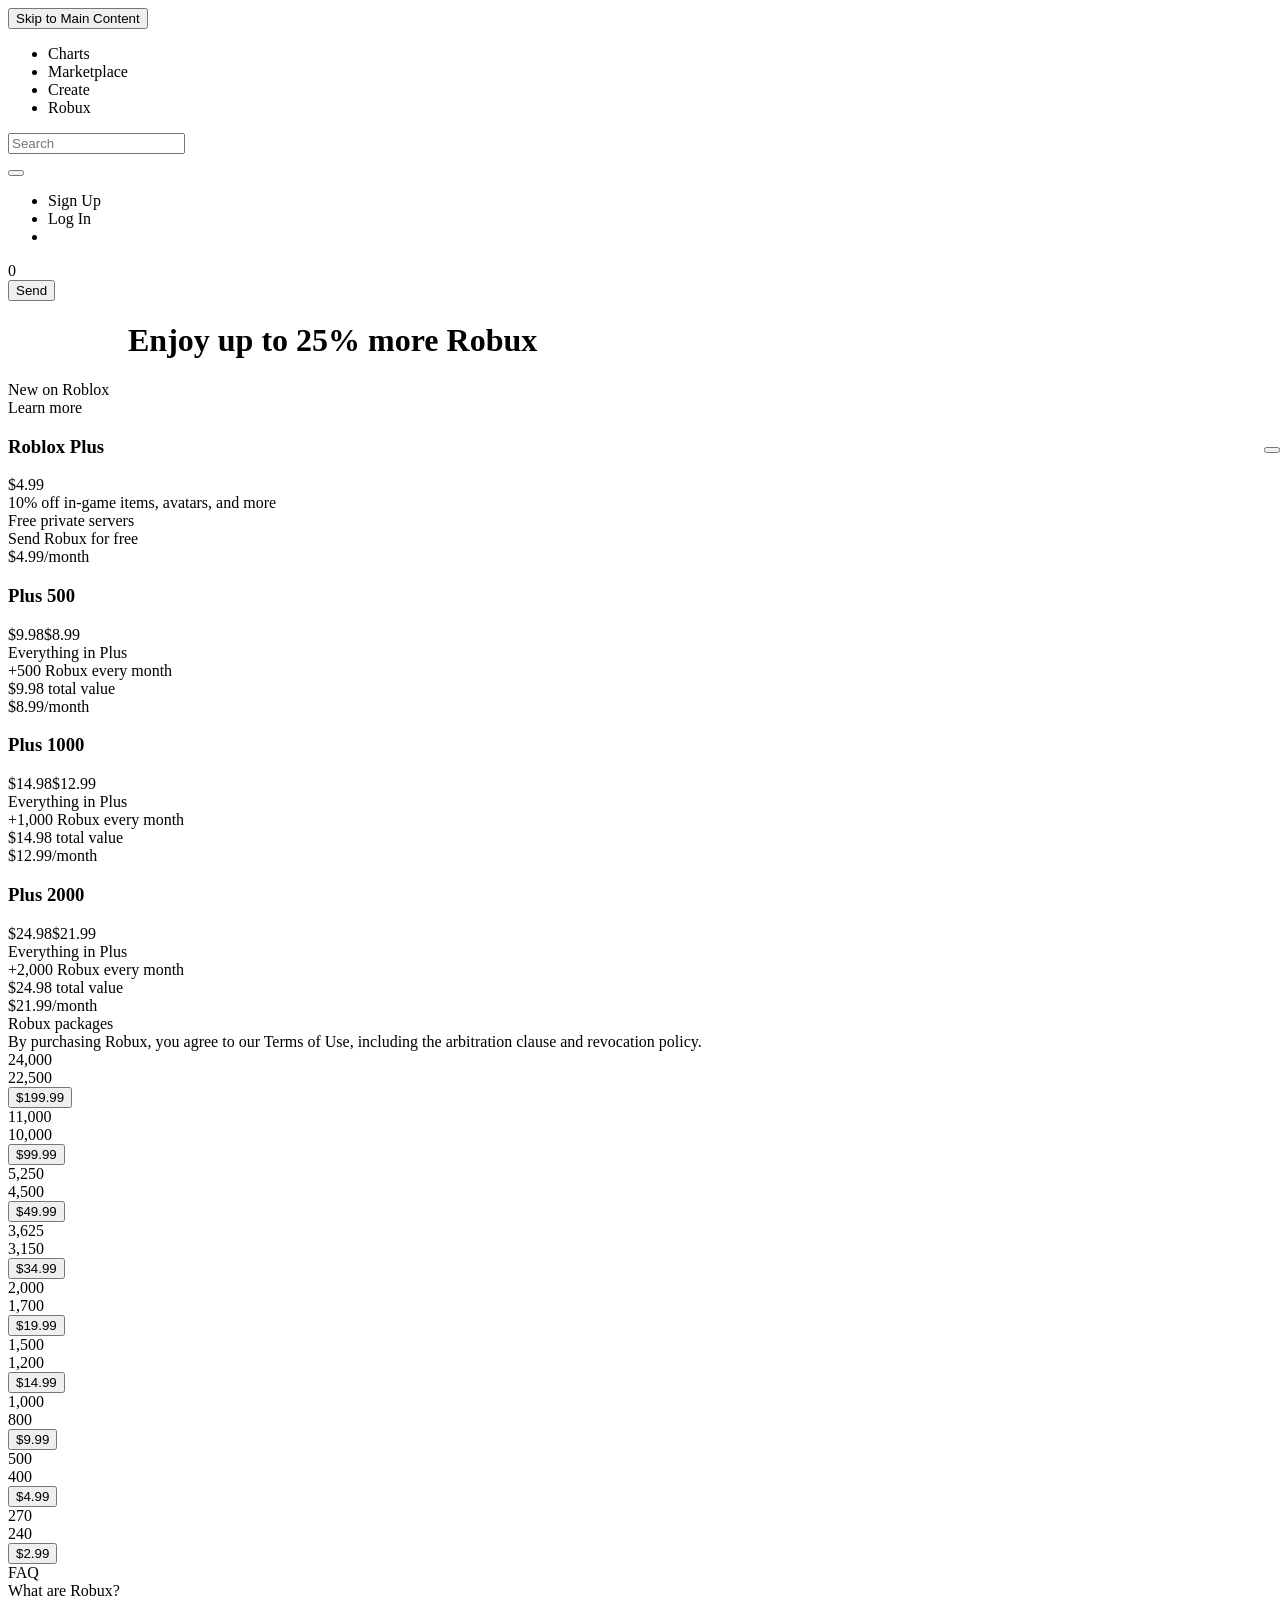
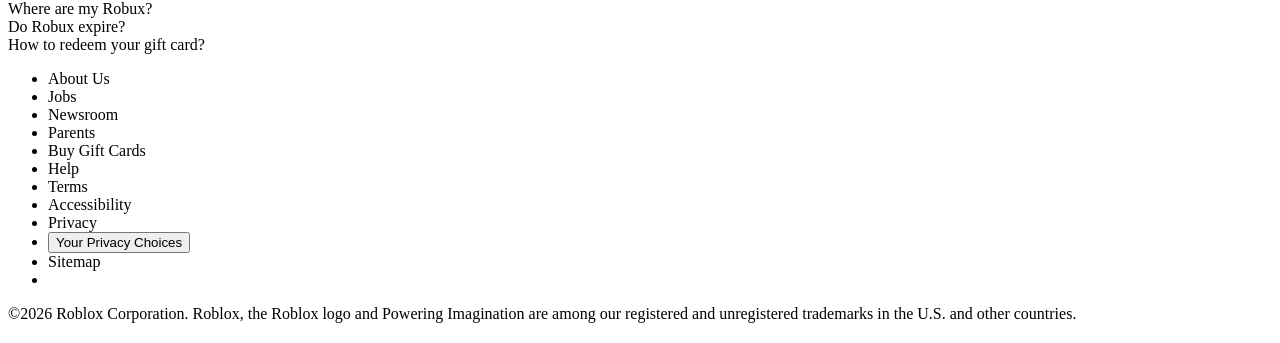
==== commit 4687789d: "Add files via upload" ====
--- a/index.html
+++ b/index.html
@@ -1,51 +1 @@
-<!DOCTYPE html>
-<html lang="en">
-<head>
-  <meta charset="UTF-8">
-  <meta name="viewport" content="width=device-width, initial-scale=1.0">
-  <title>Roblox Copy</title>
-  <link rel="stylesheet" href="styles/style.css">
-</head>
-<body>
-
-  <main class="main-content">
-    <h1>Enjoy up to 25% more Robux</h1>
-    <h2>New on Roblox</h2>
-
-    <article class="subscription-card">
-      <header class="card-header">
-        <h3 class="card-title">Plus 2000</h3>
-        <div class="price-container">
-          <s class="original-price">$24.98</s>
-          <span class="discounted-price">$21.99</span>
-        </div>
-      </header>
-
-      <ul class="benefits-list">
-        <li>Everything in Plus</li>
-        <li>+2,000 Robux every month</li>
-        <li>$24.98 total value</li>
-      </ul>
-
-      <button type="button" class="subscribe-button">$21.99/month</button>
-    </article>
-  </main>
-
-  <footer class="footer">
-    <nav class="footer-links" aria-label="Footer Links">
-      <a href="#">About Us</a>
-      <a href="#">Jobs</a>
-      <a href="#">Newsroom</a>
-      <a href="#">Parents</a>
-      <a href="#">Buy Gift Cards</a>
-      <a href="#">Help</a>
-      <a href="#">Terms</a>
-      <a href="#">Accessibility</a>
-      <a href="#">Privacy</a>
-      <a href="#">Your Privacy Choices</a>
-      <a href="#">Sitemap</a>
-    </nav>
-  </footer>
-
-</body>
-</html>
+<html lang="en" class=""><head class=""><script async="" crossorigin="anonymous" src="js/fs.js" class=""></script><script type="module" crossorigin="" src="js/index_l1j69upd.js" class=""></script><link rel="stylesheet" crossorigin="" href="css/index_ur_wcurq.css" class=""><link rel="stylesheet" href="css/inline_styles.css"></head><body id="rbx-body" dir="ltr" class="rbx-body age-roblox-theme builder-font light-theme" data-source-file="src/App.tsx" data-source-line="16" data-source-span="116" style="pointer-events: unset;"><div id="image-retry-data" data-source-file="src/App.tsx" data-source-line="17" data-source-span="1" class=""></div><div id="http-retry-data" data-source-file="src/App.tsx" data-source-line="18" data-source-span="1" class=""></div><div id="wrap" class="wrap no-gutter-ads logged-out" data-source-file="src/App.tsx" data-source-line="19" data-source-span="98"><div id="navigation-container" class="builder-font ixp-marketplace-rename-treatment" data-source-file="src/App.tsx" data-source-line="20" data-source-span="27"><div id="header" class="navbar-fixed-top rbx-header" role="navigation" data-source-file="src/App.tsx" data-source-line="21" data-source-span="12"><div class="container-fluid" data-source-file="src/App.tsx" data-source-line="22" data-source-span="10"><div class="rbx-navbar-header" data-source-file="src/components/NavbarHeader.tsx" data-source-line="11" data-source-span="11"><div id="header-menu-icon" class="rbx-nav-collapse" data-source-file="src/components/NavbarHeader.tsx" data-source-line="12" data-source-span="3"><button type="button" class="btn-primary-xs btn-min-width" id="skip-to-main-content" data-source-file="src/components/SkipToMainContent.tsx" data-source-line="8" data-source-span="3" data-editable-text="true">Skip to Main Content</button></div><div class="navbar-header" data-source-file="src/components/NavbarHeader.tsx" data-source-line="15" data-source-span="6"><a id="nav-logo-link" class="navbar-brand" data-source-file="src/components/NavLogoLink.tsx" data-source-line="8" data-source-span="8"><span class="icon-logo" data-source-file="src/components/NavLogoLink.tsx" data-source-line="9" data-source-span="3"></span><span class="icon-logo-r sf-hidden" data-source-file="src/components/NavLogoLink.tsx" data-source-line="12" data-source-span="3"></span></a><div id="age-badge-container" data-source-file="src/components/NavbarHeader.tsx" data-source-line="17" data-source-span="3" class=""></div></div></div><ul class="nav rbx-navbar hidden-xs hidden-sm col-md-5 col-lg-4" data-source-file="src/components/Navbar.tsx" data-source-line="22" data-source-span="12"><li data-source-file="src/components/Navbar.tsx" data-source-line="48" data-source-span="5" class=""><a id="nav-charts-md-link" class="font-header-2 nav-menu-title text-header" data-source-file="src/components/Navbar.tsx" data-source-line="49" data-source-span="3">Charts</a></li><li data-source-file="src/components/Navbar.tsx" data-source-line="48" data-source-span="5" class=""><a id="nav-marketplace-md-link" class="font-header-2 nav-menu-title text-header" data-source-file="src/components/Navbar.tsx" data-source-line="49" data-source-span="3">Marketplace</a></li><li data-source-file="src/components/Navbar.tsx" data-source-line="48" data-source-span="5" class=""><a id="header-develop-md-link" class="font-header-2 nav-menu-title text-header" data-source-file="src/components/Navbar.tsx" data-source-line="49" data-source-span="3">Create</a></li><li id="navigation-robux-container" data-source-file="src/components/Navbar.tsx" data-source-line="26" data-source-span="7" class=""><div data-source-file="src/components/Navbar.tsx" data-source-line="27" data-source-span="5" class=""><a class="font-header-2 nav-menu-title text-header robux-menu-btn" data-source-file="src/components/Navbar.tsx" data-source-line="28" data-source-span="3" data-editable-text="true">Robux</a></div></li></ul><ul class="nav rbx-navbar hidden-md hidden-lg col-xs-12 sf-hidden" data-source-file="src/components/Navbar.tsx" data-source-line="16" data-source-span="2"></ul><div id="right-navigation-header" data-source-file="src/components/RightNavigationHeader.tsx" data-source-line="13" data-source-span="24" class=""><div class="navbar-left navbar-search col-xs-5 col-sm-6 col-md-2 col-lg-3 shown" role="search" data-source-file="src/components/RightNavigationHeader.tsx" data-source-line="14" data-source-span="16"><div class="input-group" data-source-file="src/components/RightNavigationHeader.tsx" data-source-line="15" data-source-span="10"><form name="search-form" data-source-file="src/components/RightNavigationHeader.tsx" data-source-line="16" data-source-span="5" class=""><div class="form-has-feedback" data-source-file="src/components/RightNavigationHeader.tsx" data-source-line="17" data-source-span="3"><input id="navbar-search-input" class="form-control input-field new-input-field" placeholder="Search" maxlength="120" autocomplete="off" autocorrect="off" autocapitalize="off" spellcheck="false" data-source-file="src/components/NavbarSearchInput.tsx" data-source-line="9" data-source-span="3" type="search" name="search-bar" __h2d_shadowroot="65"></div></form><div class="input-group-btn" data-source-file="src/components/RightNavigationHeader.tsx" data-source-line="21" data-source-span="3"><button class="input-addon-btn" type="submit" data-source-file="src/components/SearchButton.tsx" data-source-line="8" data-source-span="5"><span class="icon-common-search-sm" data-source-file="src/components/SearchButton.tsx" data-source-line="9" data-source-span="3"></span></button></div></div><ul class="dropdown-menu new-dropdown-menu sf-hidden" role="menu" data-source-file="src/components/DropdownMenu.tsx" data-source-line="8" data-source-span="3"></ul><div id="search-landing-root" class="search-landing-root sf-hidden" data-source-file="src/components/RightNavigationHeader.tsx" data-source-line="26" data-source-span="3"></div></div><div class="search-overlay" data-source-file="src/components/RightNavigationHeader.tsx" data-source-line="30" data-source-span="3"></div><div class="navbar-right rbx-navbar-right" data-source-file="src/components/RightNavigationHeader.tsx" data-source-line="33" data-source-span="3"><ul class="nav navbar-right rbx-navbar-right-nav" data-source-file="src/components/NavbarActions.tsx" data-source-line="9" data-source-span="15"><li class="signup-button-container" data-source-file="src/components/NavbarActions.tsx" data-source-line="10" data-source-span="5"><a class="rbx-navbar-signup btn-growth-sm nav-menu-title signup-button" id="sign-up-button" data-source-file="src/components/NavbarActions.tsx" data-source-line="11" data-source-span="3" data-editable-text="true">Sign Up</a></li><li class="login-action" data-source-file="src/components/NavbarActions.tsx" data-source-line="15" data-source-span="5"><a class="rbx-navbar-login btn-secondary-sm nav-menu-title rbx-menu-item" data-source-file="src/components/NavbarActions.tsx" data-source-line="16" data-source-span="3" data-editable-text="true">Log In</a></li><li class="rbx-navbar-right-search sf-hidden" data-source-file="src/components/NavbarActions.tsx" data-source-line="20" data-source-span="3"></li></ul></div></div></div></div><div id="left-navigation-container" data-source-file="src/App.tsx" data-source-line="33" data-source-span="1" class=""></div><div id="verificationUpsell-container" data-source-file="src/App.tsx" data-source-line="34" data-source-span="3" class=""><div data-source-file="src/App.tsx" data-source-line="35" data-source-span="1" class=""></div></div><div id="phoneVerificationUpsell-container" data-source-file="src/App.tsx" data-source-line="37" data-source-span="3" class=""><div data-source-file="src/App.tsx" data-source-line="38" data-source-span="1" class=""></div></div><div id="contactMethodPrompt-container" data-source-file="src/App.tsx" data-source-line="40" data-source-span="3" class=""><div data-source-file="src/App.tsx" data-source-line="41" data-source-span="1" class=""></div></div><div id="navigation-account-switcher-container" data-source-file="src/App.tsx" data-source-line="43" data-source-span="3" class=""><div data-source-file="src/App.tsx" data-source-line="44" data-source-span="1" class=""></div></div></div><main class="container-main content-no-ads" id="container-main" tabindex="-1" data-source-file="src/components/RobuxPage.tsx" data-source-line="13" data-source-span="51"><div class="alert-container" data-source-file="src/components/RobuxPage.tsx" data-source-line="14" data-source-span="3"></div><div id="prompts-orchestrator" data-source-file="src/components/RobuxPage.tsx" data-source-line="17" data-source-span="3" class=""></div><div class="content" id="content" data-source-file="src/components/RobuxPage.tsx" data-source-line="20" data-source-span="43"><div id="robux-redesign-page" class="robux-redesign-page" data-source-file="src/components/RobuxPage.tsx" data-source-line="21" data-source-span="41"><div id="generic-challenge-container" data-source-file="src/components/RobuxPage.tsx" data-source-line="22" data-source-span="3" class=""></div><div class="flex flex-col items-center" data-source-file="src/components/RobuxPage.tsx" data-source-line="25" data-source-span="36"><div class="buy-robux-background" data-source-file="src/components/RobuxPage.tsx" data-source-line="26" data-source-span="3"></div><div class="flex flex-col self-stretch medium:self-end medium:margin-top-[16px] medium:margin-right-[16px]" data-source-file="src/components/RobuxPage.tsx" data-source-line="29" data-source-span="17" style="z-index: 10;"><div class="flex flex-col gap-large bg-surface-100 padding-y-medium padding-x-large small:padding-x-xlarge self-stretch medium:radius-circle" data-source-file="src/components/RobuxPage.tsx" data-source-line="30" data-source-span="15"><div class="flex flex-row items-center gap-large medium:padding-left-none justify-between medium:justify-end" data-source-file="src/components/RobuxPage.tsx" data-source-line="31" data-source-span="13"><div class="flex flex-row justify-center items-center gap-xsmall medium:padding-left-none" data-source-file="src/components/RobuxPage.tsx" data-source-line="32" data-source-span="8"><span class="grow-0 shrink-0 basis-auto icon icon-filled-robux size-[var(--icon-size-large)]" data-source-file="src/components/RobuxPage.tsx" data-source-line="33" data-source-span="3"></span><span class="font-builder-extended content-action-standard text-title-large [font-size:var(--font-size-500)] medium:[font-size:var(--font-size-600)]" data-source-file="src/components/RobuxPage.tsx" data-source-line="36" data-source-span="3" data-editable-text="true">0</span></div><div class="flex flex-row gap-small" data-source-file="src/components/RobuxPage.tsx" data-source-line="40" data-source-span="3"><button type="button" class="foundation-web-button relative clip group/interactable focus-visible:outline-focus disabled:outline-none cursor-pointer flex items-center justify-center stroke-none padding-y-none select-none radius-medium text-label-small height-800 padding-x-small bg-action-standard content-action-standard text-label-medium shrink-0 [padding-right:12px]" data-source-file="src/components/SendButton.tsx" data-source-line="8" data-source-span="13" style="text-decoration: none;"><div class="absolute inset-[0] transition-colors group-hover/interactable:bg-[var(--color-state-hover)] group-active/interactable:bg-[var(--color-state-press)] group-disabled/interactable:bg-none" data-source-file="src/components/SendButton.tsx" data-source-line="9" data-source-span="3"></div><span class="flex items-center min-width-0 gap-xsmall" data-source-file="src/components/SendButton.tsx" data-source-line="12" data-source-span="8"><span class="grow-0 shrink-0 basis-auto icon icon-regular-arrow-up-from-line size-[var(--icon-size-small)]" data-source-file="src/components/SendButton.tsx" data-source-line="13" data-source-span="3"></span><span class="padding-y-xsmall text-truncate-end text-no-wrap" data-source-file="src/components/SendButton.tsx" data-source-line="16" data-source-span="3" data-editable-text="true">Send</span></span></button></div></div></div></div><div class="buy-robux-content padding-x-large small:padding-x-xlarge" data-source-file="src/components/RobuxPage.tsx" data-source-line="46" data-source-span="14"><div class="flex flex-col justify-center items-center self-stretch padding-bottom-medium large:padding-y-xxlarge large:gap-large gap-small padding-top-xlarge" data-source-file="src/components/RobuxHeading.tsx" data-source-line="10" data-source-span="8"><h1 class="self-stretch text-align-x-left text-section-title content-emphasis large:text-align-x-center padding-y-none" data-source-file="src/components/RobuxHeading.tsx" data-source-line="11" data-source-span="6" style="margin-left: 120px; margin-right: 120px;">Enjoy up to 25% more Robux</h1></div><div class="self-stretch flex flex-col items-start gap-medium" data-source-file="src/components/RobloxPlusSection.tsx" data-source-line="14" data-source-span="32"><div class="buy-robux-section-header self-stretch flex flex-row items-start text-heading-small medium:text-heading-large" data-source-file="src/components/RobloxPlusSection.tsx" data-source-line="15" data-source-span="12"><div class="flex flex-row width-full justify-between items-center" data-source-file="src/components/RobloxPlusSection.tsx" data-source-line="16" data-source-span="10"><div class="flex flex-row items-center gap-x-small medium:gap-x-medium" data-source-file="src/components/RobloxPlusSection.tsx" data-source-line="17" data-source-span="5"><span class="grow-0 shrink-0 basis-auto icon icon-regular-roblox-plus size-[var(--icon-size-xlarge)]" data-source-file="src/components/RobloxPlusSection.tsx" data-source-line="18" data-source-span="2"></span>New on Roblox</div><a class="text-label-medium text-default [text-decoration:underline] [text-underline-position:from-font]" data-source-file="src/components/RobloxPlusSection.tsx" data-source-line="22" data-source-span="3" data-editable-text="true">Learn more</a></div></div><div class="relative min-width-0 clip-x self-stretch bleed-section-padding" role="region" data-source-file="src/components/RobloxPlusSection.tsx" data-source-line="27" data-source-span="18"><div class="dark-theme" data-source-file="src/components/RobloxPlusSection.tsx" data-source-line="28" data-source-span="2"></div><div class="flex flex-row gap-medium min-width-0 width-full scroll-x bleed-section-padding-track bundle-carousel-track-cap" data-source-file="src/components/RobloxPlusSection.tsx" data-source-line="30" data-source-span="9" style="scroll-snap-type: x mandatory; scroll-behavior: smooth; scrollbar-width: none;"><div class="carousel-item shrink-0 flex flex-col width-[313px] medium:width-[242px]" data-source-file="src/components/RobloxPlusSection.tsx" data-source-line="64" data-source-span="10" style="scroll-snap-align: start;"><div class="bg-surface-100 stroke-default stroke-standard radius-large padding-medium flex flex-col items-stretch justify-between gap-small height-full" data-source-file="src/components/RobloxPlusSection.tsx" data-source-line="68" data-source-span="5"><div class="flex flex-row items-center justify-between gap-large" data-source-file="src/components/ProductPrice.tsx" data-source-line="18" data-source-span="15"><h3 class="text-label-large content-emphasis text-truncate-end" data-source-file="src/components/ProductPrice.tsx" data-source-line="19" data-source-span="3">Roblox Plus</h3><div class="flex flex-row items-center justify-end gap-small" data-source-file="src/components/ProductPrice.tsx" data-source-line="22" data-source-span="10"><span class="text-title-medium content-emphasis text-no-wrap" data-source-file="src/components/ProductPrice.tsx" data-source-line="28" data-source-span="3">$4.99</span></div></div><ul class="flex flex-col gap-medium padding-y-small" data-source-file="src/components/BenefitsList.tsx" data-source-line="20" data-source-span="8" style="list-style: none; padding-inline-start: 0px; margin-block: 0px;"><li class="flex flex-row items-center gap-medium medium:gap-large" data-source-file="src/components/BenefitsList.tsx" data-source-line="36" data-source-span="8"><span class="grow-0 shrink-0 basis-auto icon icon-regular-tag size-[var(--icon-size-medium)] size-[20px]" data-source-file="src/components/BenefitsList.tsx" data-source-line="37" data-source-span="3"></span><span class="text-body-medium content-default" data-source-file="src/components/BenefitsList.tsx" data-source-line="40" data-source-span="3">10% off in-game items, avatars, and more</span></li><li class="flex flex-row items-center gap-medium medium:gap-large" data-source-file="src/components/BenefitsList.tsx" data-source-line="36" data-source-span="8"><span class="grow-0 shrink-0 basis-auto icon icon-regular-controller size-[var(--icon-size-medium)] size-[20px]" data-source-file="src/components/BenefitsList.tsx" data-source-line="37" data-source-span="3"></span><span class="text-body-medium content-default" data-source-file="src/components/BenefitsList.tsx" data-source-line="40" data-source-span="3">Free private servers</span></li><li class="flex flex-row items-center gap-medium medium:gap-large" data-source-file="src/components/BenefitsList.tsx" data-source-line="36" data-source-span="8"><span class="grow-0 shrink-0 basis-auto icon icon-regular-robux size-[var(--icon-size-medium)] size-[20px]" data-source-file="src/components/BenefitsList.tsx" data-source-line="37" data-source-span="3"></span><span class="text-body-medium content-default" data-source-file="src/components/BenefitsList.tsx" data-source-line="40" data-source-span="3">Send Robux for free</span></li></ul><a class="foundation-web-button relative clip group/interactable focus-visible:outline-focus disabled:outline-none cursor-pointer flex items-center justify-center stroke-none padding-y-none select-none radius-medium text-label-medium height-1000 padding-x-medium bg-action-emphasis content-action-emphasis width-full" data-source-file="src/components/SubscriptionButton.tsx" data-source-line="21" data-source-span="12" style="text-decoration: none;"><div class="absolute inset-[0] transition-colors group-hover/interactable:bg-[var(--color-state-hover)] group-active/interactable:bg-[var(--color-state-press)] group-disabled/interactable:bg-none" data-source-file="src/components/SubscriptionButton.tsx" data-source-line="25" data-source-span="2"></div><span class="flex items-center min-width-0 gap-small" data-source-file="src/components/SubscriptionButton.tsx" data-source-line="27" data-source-span="5"><span class="padding-y-xsmall text-truncate-end text-no-wrap" data-source-file="src/components/SubscriptionButton.tsx" data-source-line="28" data-source-span="3">$4.99/month</span></span></a></div></div><div class="carousel-item shrink-0 flex flex-col width-[313px] medium:width-[242px]" data-source-file="src/components/RobloxPlusSection.tsx" data-source-line="64" data-source-span="10" style="scroll-snap-align: start;"><div class="bg-surface-100 stroke-default stroke-standard radius-large padding-medium flex flex-col items-stretch justify-between gap-small height-full" data-source-file="src/components/RobloxPlusSection.tsx" data-source-line="68" data-source-span="5"><div class="flex flex-row items-center justify-between gap-large" data-source-file="src/components/ProductPrice.tsx" data-source-line="18" data-source-span="15"><h3 class="text-label-large content-emphasis text-truncate-end" data-source-file="src/components/ProductPrice.tsx" data-source-line="19" data-source-span="3">Plus 500</h3><div class="flex flex-row items-center justify-end gap-small" data-source-file="src/components/ProductPrice.tsx" data-source-line="22" data-source-span="10"><span class="text-title-medium text-no-wrap content-muted strike-through" data-source-file="src/components/ProductPrice.tsx" data-source-line="24" data-source-span="3">$9.98</span><span class="text-title-medium content-emphasis text-no-wrap" data-source-file="src/components/ProductPrice.tsx" data-source-line="28" data-source-span="3">$8.99</span></div></div><ul class="flex flex-col gap-medium padding-y-small" data-source-file="src/components/BenefitsList.tsx" data-source-line="20" data-source-span="8" style="list-style: none; padding-inline-start: 0px; margin-block: 0px;"><li class="flex flex-row items-center gap-medium medium:gap-large" data-source-file="src/components/BenefitsList.tsx" data-source-line="36" data-source-span="8"><span class="grow-0 shrink-0 basis-auto icon icon-regular-roblox-plus size-[var(--icon-size-medium)] size-[20px]" data-source-file="src/components/BenefitsList.tsx" data-source-line="37" data-source-span="3"></span><span class="text-body-medium content-default" data-source-file="src/components/BenefitsList.tsx" data-source-line="40" data-source-span="3">Everything in Plus</span></li><li class="flex flex-row items-center gap-medium medium:gap-large" data-source-file="src/components/BenefitsList.tsx" data-source-line="36" data-source-span="8"><span class="grow-0 shrink-0 basis-auto icon icon-regular-robux size-[var(--icon-size-medium)] size-[20px]" data-source-file="src/components/BenefitsList.tsx" data-source-line="37" data-source-span="3"></span><span class="text-body-medium content-default" data-source-file="src/components/BenefitsList.tsx" data-source-line="40" data-source-span="3">+500 Robux every month</span></li><li class="flex flex-row items-center gap-medium medium:gap-large" data-source-file="src/components/BenefitsList.tsx" data-source-line="36" data-source-span="8"><span class="grow-0 shrink-0 basis-auto icon icon-regular-pig size-[var(--icon-size-medium)] size-[20px]" data-source-file="src/components/BenefitsList.tsx" data-source-line="37" data-source-span="3"></span><span class="text-body-medium content-default" data-source-file="src/components/BenefitsList.tsx" data-source-line="40" data-source-span="3">$9.98 total value</span></li></ul><a class="foundation-web-button relative clip group/interactable focus-visible:outline-focus disabled:outline-none cursor-pointer flex items-center justify-center stroke-none padding-y-none select-none radius-medium text-label-medium height-1000 padding-x-medium bg-action-standard content-action-standard width-full" data-source-file="src/components/SubscriptionButton.tsx" data-source-line="21" data-source-span="12" style="text-decoration: none;"><div class="absolute inset-[0] transition-colors group-hover/interactable:bg-[var(--color-state-hover)] group-active/interactable:bg-[var(--color-state-press)] group-disabled/interactable:bg-none" data-source-file="src/components/SubscriptionButton.tsx" data-source-line="25" data-source-span="2"></div><span class="flex items-center min-width-0 gap-small" data-source-file="src/components/SubscriptionButton.tsx" data-source-line="27" data-source-span="5"><span class="padding-y-xsmall text-truncate-end text-no-wrap" data-source-file="src/components/SubscriptionButton.tsx" data-source-line="28" data-source-span="3">$8.99/month</span></span></a></div></div><div class="carousel-item shrink-0 flex flex-col width-[313px] medium:width-[242px]" data-source-file="src/components/RobloxPlusSection.tsx" data-source-line="64" data-source-span="10" style="scroll-snap-align: start;"><div class="bg-surface-100 stroke-default stroke-standard radius-large padding-medium flex flex-col items-stretch justify-between gap-small height-full" data-source-file="src/components/RobloxPlusSection.tsx" data-source-line="68" data-source-span="5"><div class="flex flex-row items-center justify-between gap-large" data-source-file="src/components/ProductPrice.tsx" data-source-line="18" data-source-span="15"><h3 class="text-label-large content-emphasis text-truncate-end" data-source-file="src/components/ProductPrice.tsx" data-source-line="19" data-source-span="3">Plus 1000</h3><div class="flex flex-row items-center justify-end gap-small" data-source-file="src/components/ProductPrice.tsx" data-source-line="22" data-source-span="10"><span class="text-title-medium text-no-wrap content-muted strike-through" data-source-file="src/components/ProductPrice.tsx" data-source-line="24" data-source-span="3">$14.98</span><span class="text-title-medium content-emphasis text-no-wrap" data-source-file="src/components/ProductPrice.tsx" data-source-line="28" data-source-span="3">$12.99</span></div></div><ul class="flex flex-col gap-medium padding-y-small" data-source-file="src/components/BenefitsList.tsx" data-source-line="20" data-source-span="8" style="list-style: none; padding-inline-start: 0px; margin-block: 0px;"><li class="flex flex-row items-center gap-medium medium:gap-large" data-source-file="src/components/BenefitsList.tsx" data-source-line="36" data-source-span="8"><span class="grow-0 shrink-0 basis-auto icon icon-regular-roblox-plus size-[var(--icon-size-medium)] size-[20px]" data-source-file="src/components/BenefitsList.tsx" data-source-line="37" data-source-span="3"></span><span class="text-body-medium content-default" data-source-file="src/components/BenefitsList.tsx" data-source-line="40" data-source-span="3">Everything in Plus</span></li><li class="flex flex-row items-center gap-medium medium:gap-large" data-source-file="src/components/BenefitsList.tsx" data-source-line="36" data-source-span="8"><span class="grow-0 shrink-0 basis-auto icon icon-regular-robux size-[var(--icon-size-medium)] size-[20px]" data-source-file="src/components/BenefitsList.tsx" data-source-line="37" data-source-span="3"></span><span class="text-body-medium content-default" data-source-file="src/components/BenefitsList.tsx" data-source-line="40" data-source-span="3">+1,000 Robux every month</span></li><li class="flex flex-row items-center gap-medium medium:gap-large" data-source-file="src/components/BenefitsList.tsx" data-source-line="36" data-source-span="8"><span class="grow-0 shrink-0 basis-auto icon icon-regular-pig size-[var(--icon-size-medium)] size-[20px]" data-source-file="src/components/BenefitsList.tsx" data-source-line="37" data-source-span="3"></span><span class="text-body-medium content-default" data-source-file="src/components/BenefitsList.tsx" data-source-line="40" data-source-span="3">$14.98 total value</span></li></ul><a class="foundation-web-button relative clip group/interactable focus-visible:outline-focus disabled:outline-none cursor-pointer flex items-center justify-center stroke-none padding-y-none select-none radius-medium text-label-medium height-1000 padding-x-medium bg-action-standard content-action-standard width-full" data-source-file="src/components/SubscriptionButton.tsx" data-source-line="21" data-source-span="12" style="text-decoration: none;"><div class="absolute inset-[0] transition-colors group-hover/interactable:bg-[var(--color-state-hover)] group-active/interactable:bg-[var(--color-state-press)] group-disabled/interactable:bg-none" data-source-file="src/components/SubscriptionButton.tsx" data-source-line="25" data-source-span="2"></div><span class="flex items-center min-width-0 gap-small" data-source-file="src/components/SubscriptionButton.tsx" data-source-line="27" data-source-span="5"><span class="padding-y-xsmall text-truncate-end text-no-wrap" data-source-file="src/components/SubscriptionButton.tsx" data-source-line="28" data-source-span="3">$12.99/month</span></span></a></div></div><div class="carousel-item shrink-0 flex flex-col width-[313px] medium:width-[242px]" data-source-file="src/components/RobloxPlusSection.tsx" data-source-line="64" data-source-span="10" style="scroll-snap-align: start;"><div class="bg-surface-100 stroke-default stroke-standard radius-large padding-medium flex flex-col items-stretch justify-between gap-small height-full" data-source-file="src/components/RobloxPlusSection.tsx" data-source-line="68" data-source-span="5"><div class="flex flex-row items-center justify-between gap-large" data-source-file="src/components/ProductPrice.tsx" data-source-line="18" data-source-span="15"><h3 class="text-label-large content-emphasis text-truncate-end" data-source-file="src/components/ProductPrice.tsx" data-source-line="19" data-source-span="3">Plus 2000</h3><div class="flex flex-row items-center justify-end gap-small" data-source-file="src/components/ProductPrice.tsx" data-source-line="22" data-source-span="10"><span class="text-title-medium text-no-wrap content-muted strike-through" data-source-file="src/components/ProductPrice.tsx" data-source-line="24" data-source-span="3">$24.98</span><span class="text-title-medium content-emphasis text-no-wrap" data-source-file="src/components/ProductPrice.tsx" data-source-line="28" data-source-span="3">$21.99</span></div></div><ul class="flex flex-col gap-medium padding-y-small" data-source-file="src/components/BenefitsList.tsx" data-source-line="20" data-source-span="8" style="list-style: none; padding-inline-start: 0px; margin-block: 0px;"><li class="flex flex-row items-center gap-medium medium:gap-large" data-source-file="src/components/BenefitsList.tsx" data-source-line="36" data-source-span="8"><span class="grow-0 shrink-0 basis-auto icon icon-regular-roblox-plus size-[var(--icon-size-medium)] size-[20px]" data-source-file="src/components/BenefitsList.tsx" data-source-line="37" data-source-span="3"></span><span class="text-body-medium content-default" data-source-file="src/components/BenefitsList.tsx" data-source-line="40" data-source-span="3">Everything in Plus</span></li><li class="flex flex-row items-center gap-medium medium:gap-large" data-source-file="src/components/BenefitsList.tsx" data-source-line="36" data-source-span="8"><span class="grow-0 shrink-0 basis-auto icon icon-regular-robux size-[var(--icon-size-medium)] size-[20px]" data-source-file="src/components/BenefitsList.tsx" data-source-line="37" data-source-span="3"></span><span class="text-body-medium content-default" data-source-file="src/components/BenefitsList.tsx" data-source-line="40" data-source-span="3">+2,000 Robux every month</span></li><li class="flex flex-row items-center gap-medium medium:gap-large" data-source-file="src/components/BenefitsList.tsx" data-source-line="36" data-source-span="8"><span class="grow-0 shrink-0 basis-auto icon icon-regular-pig size-[var(--icon-size-medium)] size-[20px]" data-source-file="src/components/BenefitsList.tsx" data-source-line="37" data-source-span="3"></span><span class="text-body-medium content-default" data-source-file="src/components/BenefitsList.tsx" data-source-line="40" data-source-span="3">$24.98 total value</span></li></ul><a class="foundation-web-button relative clip group/interactable focus-visible:outline-focus disabled:outline-none cursor-pointer flex items-center justify-center stroke-none padding-y-none select-none radius-medium text-label-medium height-1000 padding-x-medium bg-action-standard content-action-standard width-full" data-source-file="src/components/SubscriptionButton.tsx" data-source-line="21" data-source-span="12" style="text-decoration: none;"><div class="absolute inset-[0] transition-colors group-hover/interactable:bg-[var(--color-state-hover)] group-active/interactable:bg-[var(--color-state-press)] group-disabled/interactable:bg-none" data-source-file="src/components/SubscriptionButton.tsx" data-source-line="25" data-source-span="2"></div><span class="flex items-center min-width-0 gap-small" data-source-file="src/components/SubscriptionButton.tsx" data-source-line="27" data-source-span="5"><span class="padding-y-xsmall text-truncate-end text-no-wrap" data-source-file="src/components/SubscriptionButton.tsx" data-source-line="28" data-source-span="3">$21.99/month</span></span></a></div></div></div><div class="dark-theme" data-source-file="src/components/RobloxPlusSection.tsx" data-source-line="39" data-source-span="3"><button type="button" class="foundation-web-icon-button relative clip group/interactable focus-visible:outline-focus disabled:outline-none cursor-pointer flex items-center justify-center padding-none stroke-none select-none size-1000 radius-circle bg-over-media-0 hidden medium:flex" data-source-file="src/components/NextTierButton.tsx" data-source-line="8" data-source-span="8" style="position: absolute; top: 50%; right: 0px; transform: translateY(-50%); z-index: 10;"><div class="absolute inset-[0] transition-colors group-hover/interactable:bg-[var(--color-state-hover)] group-active/interactable:bg-[var(--color-state-press)] group-disabled/interactable:bg-none" data-source-file="src/components/NextTierButton.tsx" data-source-line="9" data-source-span="3"></div><span class="icon icon-filled-chevron-large-right size-600 content-emphasis" data-source-file="src/components/NextTierButton.tsx" data-source-line="12" data-source-span="3"></span></button></div><div class="flex flex-row items-center justify-center gap-small padding-top-medium medium:hidden sf-hidden" role="tablist" data-source-file="src/components/RobloxPlusSection.tsx" data-source-line="42" data-source-span="2"></div></div></div><div class="self-stretch flex flex-col items-start gap-medium" data-source-file="src/components/RobuxPackages.tsx" data-source-line="12" data-source-span="25"><div class="buy-robux-section-header self-stretch flex flex-row items-start text-heading-small medium:text-heading-large" data-source-file="src/components/RobuxPackages.tsx" data-source-line="13" data-source-span="3" data-editable-text="true">Robux packages</div><div class="text-body-small" data-source-file="src/components/RobuxPackages.tsx" data-source-line="16" data-source-span="9"><span data-source-file="src/components/RobuxPackages.tsx" data-source-line="17" data-source-span="7" class="">By purchasing Robux, you agree to our <a class="text-link" target="_blank" data-source-file="src/components/RobuxPackages.tsx" data-source-line="19" data-source-span="3" data-editable-text="true">Terms of Use</a>, including the arbitration clause and revocation policy.</span></div><div class="radius-large stroke-standard stroke-default flex flex-col items-start self-stretch gap-xlarge padding-medium medium:padding-xlarge" data-source-file="src/components/RobuxPackages.tsx" data-source-line="25" data-source-span="11"><div class="self-stretch flex flex-row justify-between items-center gap-small" data-source-file="src/components/RobuxPackages.tsx" data-source-line="51" data-source-span="8"><div class="flex flex-col medium:flex-row justify-start medium:items-center gap-small medium:gap-large wrap" data-source-file="src/components/RobuxPackages.tsx" data-source-line="52" data-source-span="5"><div class="flex gap-small items-center" data-source-file="src/components/RobuxPackages.tsx" data-source-line="53" data-source-span="3"><div class="flex flex-row justify-start items-center gap-small margin-right-xsmall large:width-[230px] wrap" data-source-file="src/components/RobuxPrice.tsx" data-source-line="17" data-source-span="21"><div class="flex flex-row justify-start items-center gap-xsmall content-emphasis" data-source-file="src/components/RobuxPrice.tsx" data-source-line="18" data-source-span="8"><span class="grow-0 shrink-0 basis-auto icon icon-filled-robux size-[var(--icon-size-xlarge)]" data-source-file="src/components/RobuxPrice.tsx" data-source-line="19" data-source-span="3"></span><span class="text-heading-large" data-source-file="src/components/RobuxPrice.tsx" data-source-line="22" data-source-span="3" style="line-height: var(--line-height-100);">24,000</span></div><div class="flex flex-row justify-start items-center gap-xsmall relative text-overflow content-muted" data-source-file="src/components/RobuxPrice.tsx" data-source-line="26" data-source-span="11"><div class="robux-amount-strike-through" data-source-file="src/components/RobuxPrice.tsx" data-source-line="27" data-source-span="3"></div><span class="grow-0 shrink-0 basis-auto icon icon-filled-robux size-[var(--icon-size-large)]" data-source-file="src/components/RobuxPrice.tsx" data-source-line="30" data-source-span="3"></span><span class="text-heading-small" data-source-file="src/components/RobuxPrice.tsx" data-source-line="33" data-source-span="3">22,500</span></div></div></div></div><button type="button" class="foundation-web-button relative clip group/interactable focus-visible:outline-focus disabled:outline-none cursor-pointer flex items-center justify-center stroke-none padding-y-none select-none radius-medium text-label-medium height-1000 padding-x-medium bg-action-standard content-action-standard min-width-[90px] small:min-width-[120px] medium:min-width-[200px] shrink-0" data-source-file="src/components/RobuxPriceButton.tsx" data-source-line="20" data-source-span="17" style="text-decoration: none;"><div class="absolute inset-[0] transition-colors group-hover/interactable:bg-[var(--color-state-hover)] group-active/interactable:bg-[var(--color-state-press)] group-disabled/interactable:bg-none" data-source-file="src/components/RobuxPriceButton.tsx" data-source-line="25" data-source-span="2"></div><span class="flex items-center min-width-0 gap-small" data-source-file="src/components/RobuxPriceButton.tsx" data-source-line="27" data-source-span="9"><span class="padding-y-xsmall text-truncate-end text-no-wrap" data-source-file="src/components/RobuxPriceButton.tsx" data-source-line="28" data-source-span="7"><div class="d-flex-inline gap-1 justify-content-start align-items-center" data-source-file="src/components/RobuxPriceButton.tsx" data-source-line="29" data-source-span="5"><span class="price-tag robux-price-tag" data-source-file="src/components/RobuxPriceButton.tsx" data-source-line="30" data-source-span="3">$199.99</span></div></span></span></button></div><div class="self-stretch flex flex-row justify-between items-center gap-small" data-source-file="src/components/RobuxPackages.tsx" data-source-line="51" data-source-span="8"><div class="flex flex-col medium:flex-row justify-start medium:items-center gap-small medium:gap-large wrap" data-source-file="src/components/RobuxPackages.tsx" data-source-line="52" data-source-span="5"><div class="flex gap-small items-center" data-source-file="src/components/RobuxPackages.tsx" data-source-line="53" data-source-span="3"><div class="flex flex-row justify-start items-center gap-small margin-right-xsmall large:width-[230px] wrap" data-source-file="src/components/RobuxPrice.tsx" data-source-line="17" data-source-span="21"><div class="flex flex-row justify-start items-center gap-xsmall content-emphasis" data-source-file="src/components/RobuxPrice.tsx" data-source-line="18" data-source-span="8"><span class="grow-0 shrink-0 basis-auto icon icon-filled-robux size-[var(--icon-size-xlarge)]" data-source-file="src/components/RobuxPrice.tsx" data-source-line="19" data-source-span="3"></span><span class="text-heading-large" data-source-file="src/components/RobuxPrice.tsx" data-source-line="22" data-source-span="3" style="line-height: var(--line-height-100);">11,000</span></div><div class="flex flex-row justify-start items-center gap-xsmall relative text-overflow content-muted" data-source-file="src/components/RobuxPrice.tsx" data-source-line="26" data-source-span="11"><div class="robux-amount-strike-through" data-source-file="src/components/RobuxPrice.tsx" data-source-line="27" data-source-span="3"></div><span class="grow-0 shrink-0 basis-auto icon icon-filled-robux size-[var(--icon-size-large)]" data-source-file="src/components/RobuxPrice.tsx" data-source-line="30" data-source-span="3"></span><span class="text-heading-small" data-source-file="src/components/RobuxPrice.tsx" data-source-line="33" data-source-span="3">10,000</span></div></div></div></div><button type="button" class="foundation-web-button relative clip group/interactable focus-visible:outline-focus disabled:outline-none cursor-pointer flex items-center justify-center stroke-none padding-y-none select-none radius-medium text-label-medium height-1000 padding-x-medium bg-action-standard content-action-standard min-width-[90px] small:min-width-[120px] medium:min-width-[200px] shrink-0" data-source-file="src/components/RobuxPriceButton.tsx" data-source-line="20" data-source-span="17" style="text-decoration: none;"><div class="absolute inset-[0] transition-colors group-hover/interactable:bg-[var(--color-state-hover)] group-active/interactable:bg-[var(--color-state-press)] group-disabled/interactable:bg-none" data-source-file="src/components/RobuxPriceButton.tsx" data-source-line="25" data-source-span="2"></div><span class="flex items-center min-width-0 gap-small" data-source-file="src/components/RobuxPriceButton.tsx" data-source-line="27" data-source-span="9"><span class="padding-y-xsmall text-truncate-end text-no-wrap" data-source-file="src/components/RobuxPriceButton.tsx" data-source-line="28" data-source-span="7"><div class="d-flex-inline gap-1 justify-content-start align-items-center" data-source-file="src/components/RobuxPriceButton.tsx" data-source-line="29" data-source-span="5"><span class="price-tag robux-price-tag" data-source-file="src/components/RobuxPriceButton.tsx" data-source-line="30" data-source-span="3">$99.99</span></div></span></span></button></div><div class="self-stretch flex flex-row justify-between items-center gap-small" data-source-file="src/components/RobuxPackages.tsx" data-source-line="51" data-source-span="8"><div class="flex flex-col medium:flex-row justify-start medium:items-center gap-small medium:gap-large wrap" data-source-file="src/components/RobuxPackages.tsx" data-source-line="52" data-source-span="5"><div class="flex gap-small items-center" data-source-file="src/components/RobuxPackages.tsx" data-source-line="53" data-source-span="3"><div class="flex flex-row justify-start items-center gap-small margin-right-xsmall large:width-[230px] wrap" data-source-file="src/components/RobuxPrice.tsx" data-source-line="17" data-source-span="21"><div class="flex flex-row justify-start items-center gap-xsmall content-emphasis" data-source-file="src/components/RobuxPrice.tsx" data-source-line="18" data-source-span="8"><span class="grow-0 shrink-0 basis-auto icon icon-filled-robux size-[var(--icon-size-xlarge)]" data-source-file="src/components/RobuxPrice.tsx" data-source-line="19" data-source-span="3"></span><span class="text-heading-large" data-source-file="src/components/RobuxPrice.tsx" data-source-line="22" data-source-span="3" style="line-height: var(--line-height-100);">5,250</span></div><div class="flex flex-row justify-start items-center gap-xsmall relative text-overflow content-muted" data-source-file="src/components/RobuxPrice.tsx" data-source-line="26" data-source-span="11"><div class="robux-amount-strike-through" data-source-file="src/components/RobuxPrice.tsx" data-source-line="27" data-source-span="3"></div><span class="grow-0 shrink-0 basis-auto icon icon-filled-robux size-[var(--icon-size-large)]" data-source-file="src/components/RobuxPrice.tsx" data-source-line="30" data-source-span="3"></span><span class="text-heading-small" data-source-file="src/components/RobuxPrice.tsx" data-source-line="33" data-source-span="3">4,500</span></div></div></div></div><button type="button" class="foundation-web-button relative clip group/interactable focus-visible:outline-focus disabled:outline-none cursor-pointer flex items-center justify-center stroke-none padding-y-none select-none radius-medium text-label-medium height-1000 padding-x-medium bg-action-standard content-action-standard min-width-[90px] small:min-width-[120px] medium:min-width-[200px] shrink-0" data-source-file="src/components/RobuxPriceButton.tsx" data-source-line="20" data-source-span="17" style="text-decoration: none;"><div class="absolute inset-[0] transition-colors group-hover/interactable:bg-[var(--color-state-hover)] group-active/interactable:bg-[var(--color-state-press)] group-disabled/interactable:bg-none" data-source-file="src/components/RobuxPriceButton.tsx" data-source-line="25" data-source-span="2"></div><span class="flex items-center min-width-0 gap-small" data-source-file="src/components/RobuxPriceButton.tsx" data-source-line="27" data-source-span="9"><span class="padding-y-xsmall text-truncate-end text-no-wrap" data-source-file="src/components/RobuxPriceButton.tsx" data-source-line="28" data-source-span="7"><div class="d-flex-inline gap-1 justify-content-start align-items-center" data-source-file="src/components/RobuxPriceButton.tsx" data-source-line="29" data-source-span="5"><span class="price-tag robux-price-tag" data-source-file="src/components/RobuxPriceButton.tsx" data-source-line="30" data-source-span="3">$49.99</span></div></span></span></button></div><div class="self-stretch flex flex-row justify-between items-center gap-small" data-source-file="src/components/RobuxPackages.tsx" data-source-line="51" data-source-span="8"><div class="flex flex-col medium:flex-row justify-start medium:items-center gap-small medium:gap-large wrap" data-source-file="src/components/RobuxPackages.tsx" data-source-line="52" data-source-span="5"><div class="flex gap-small items-center" data-source-file="src/components/RobuxPackages.tsx" data-source-line="53" data-source-span="3"><div class="flex flex-row justify-start items-center gap-small margin-right-xsmall large:width-[230px] wrap" data-source-file="src/components/RobuxPrice.tsx" data-source-line="17" data-source-span="21"><div class="flex flex-row justify-start items-center gap-xsmall content-emphasis" data-source-file="src/components/RobuxPrice.tsx" data-source-line="18" data-source-span="8"><span class="grow-0 shrink-0 basis-auto icon icon-filled-robux size-[var(--icon-size-xlarge)]" data-source-file="src/components/RobuxPrice.tsx" data-source-line="19" data-source-span="3"></span><span class="text-heading-large" data-source-file="src/components/RobuxPrice.tsx" data-source-line="22" data-source-span="3" style="line-height: var(--line-height-100);">3,625</span></div><div class="flex flex-row justify-start items-center gap-xsmall relative text-overflow content-muted" data-source-file="src/components/RobuxPrice.tsx" data-source-line="26" data-source-span="11"><div class="robux-amount-strike-through" data-source-file="src/components/RobuxPrice.tsx" data-source-line="27" data-source-span="3"></div><span class="grow-0 shrink-0 basis-auto icon icon-filled-robux size-[var(--icon-size-large)]" data-source-file="src/components/RobuxPrice.tsx" data-source-line="30" data-source-span="3"></span><span class="text-heading-small" data-source-file="src/components/RobuxPrice.tsx" data-source-line="33" data-source-span="3">3,150</span></div></div></div></div><button type="button" class="foundation-web-button relative clip group/interactable focus-visible:outline-focus disabled:outline-none cursor-pointer flex items-center justify-center stroke-none padding-y-none select-none radius-medium text-label-medium height-1000 padding-x-medium bg-action-standard content-action-standard min-width-[90px] small:min-width-[120px] medium:min-width-[200px] shrink-0" data-source-file="src/components/RobuxPriceButton.tsx" data-source-line="20" data-source-span="17" style="text-decoration: none;"><div class="absolute inset-[0] transition-colors group-hover/interactable:bg-[var(--color-state-hover)] group-active/interactable:bg-[var(--color-state-press)] group-disabled/interactable:bg-none" data-source-file="src/components/RobuxPriceButton.tsx" data-source-line="25" data-source-span="2"></div><span class="flex items-center min-width-0 gap-small" data-source-file="src/components/RobuxPriceButton.tsx" data-source-line="27" data-source-span="9"><span class="padding-y-xsmall text-truncate-end text-no-wrap" data-source-file="src/components/RobuxPriceButton.tsx" data-source-line="28" data-source-span="7"><div class="d-flex-inline gap-1 justify-content-start align-items-center" data-source-file="src/components/RobuxPriceButton.tsx" data-source-line="29" data-source-span="5"><span class="price-tag robux-price-tag" data-source-file="src/components/RobuxPriceButton.tsx" data-source-line="30" data-source-span="3">$34.99</span></div></span></span></button></div><div class="self-stretch flex flex-row justify-between items-center gap-small" data-source-file="src/components/RobuxPackages.tsx" data-source-line="51" data-source-span="8"><div class="flex flex-col medium:flex-row justify-start medium:items-center gap-small medium:gap-large wrap" data-source-file="src/components/RobuxPackages.tsx" data-source-line="52" data-source-span="5"><div class="flex gap-small items-center" data-source-file="src/components/RobuxPackages.tsx" data-source-line="53" data-source-span="3"><div class="flex flex-row justify-start items-center gap-small margin-right-xsmall large:width-[230px] wrap" data-source-file="src/components/RobuxPrice.tsx" data-source-line="17" data-source-span="21"><div class="flex flex-row justify-start items-center gap-xsmall content-emphasis" data-source-file="src/components/RobuxPrice.tsx" data-source-line="18" data-source-span="8"><span class="grow-0 shrink-0 basis-auto icon icon-filled-robux size-[var(--icon-size-xlarge)]" data-source-file="src/components/RobuxPrice.tsx" data-source-line="19" data-source-span="3"></span><span class="text-heading-large" data-source-file="src/components/RobuxPrice.tsx" data-source-line="22" data-source-span="3" style="line-height: var(--line-height-100);">2,000</span></div><div class="flex flex-row justify-start items-center gap-xsmall relative text-overflow content-muted" data-source-file="src/components/RobuxPrice.tsx" data-source-line="26" data-source-span="11"><div class="robux-amount-strike-through" data-source-file="src/components/RobuxPrice.tsx" data-source-line="27" data-source-span="3"></div><span class="grow-0 shrink-0 basis-auto icon icon-filled-robux size-[var(--icon-size-large)]" data-source-file="src/components/RobuxPrice.tsx" data-source-line="30" data-source-span="3"></span><span class="text-heading-small" data-source-file="src/components/RobuxPrice.tsx" data-source-line="33" data-source-span="3">1,700</span></div></div></div></div><button type="button" class="foundation-web-button relative clip group/interactable focus-visible:outline-focus disabled:outline-none cursor-pointer flex items-center justify-center stroke-none padding-y-none select-none radius-medium text-label-medium height-1000 padding-x-medium bg-action-standard content-action-standard min-width-[90px] small:min-width-[120px] medium:min-width-[200px] shrink-0" data-source-file="src/components/RobuxPriceButton.tsx" data-source-line="20" data-source-span="17" style="text-decoration: none;"><div class="absolute inset-[0] transition-colors group-hover/interactable:bg-[var(--color-state-hover)] group-active/interactable:bg-[var(--color-state-press)] group-disabled/interactable:bg-none" data-source-file="src/components/RobuxPriceButton.tsx" data-source-line="25" data-source-span="2"></div><span class="flex items-center min-width-0 gap-small" data-source-file="src/components/RobuxPriceButton.tsx" data-source-line="27" data-source-span="9"><span class="padding-y-xsmall text-truncate-end text-no-wrap" data-source-file="src/components/RobuxPriceButton.tsx" data-source-line="28" data-source-span="7"><div class="d-flex-inline gap-1 justify-content-start align-items-center" data-source-file="src/components/RobuxPriceButton.tsx" data-source-line="29" data-source-span="5"><span class="price-tag robux-price-tag" data-source-file="src/components/RobuxPriceButton.tsx" data-source-line="30" data-source-span="3">$19.99</span></div></span></span></button></div><div class="self-stretch flex flex-row justify-between items-center gap-small" data-source-file="src/components/RobuxPackages.tsx" data-source-line="51" data-source-span="8"><div class="flex flex-col medium:flex-row justify-start medium:items-center gap-small medium:gap-large wrap" data-source-file="src/components/RobuxPackages.tsx" data-source-line="52" data-source-span="5"><div class="flex gap-small items-center" data-source-file="src/components/RobuxPackages.tsx" data-source-line="53" data-source-span="3"><div class="flex flex-row justify-start items-center gap-small margin-right-xsmall large:width-[230px] wrap" data-source-file="src/components/RobuxPrice.tsx" data-source-line="17" data-source-span="21"><div class="flex flex-row justify-start items-center gap-xsmall content-emphasis" data-source-file="src/components/RobuxPrice.tsx" data-source-line="18" data-source-span="8"><span class="grow-0 shrink-0 basis-auto icon icon-filled-robux size-[var(--icon-size-xlarge)]" data-source-file="src/components/RobuxPrice.tsx" data-source-line="19" data-source-span="3"></span><span class="text-heading-large" data-source-file="src/components/RobuxPrice.tsx" data-source-line="22" data-source-span="3" style="line-height: var(--line-height-100);">1,500</span></div><div class="flex flex-row justify-start items-center gap-xsmall relative text-overflow content-muted" data-source-file="src/components/RobuxPrice.tsx" data-source-line="26" data-source-span="11"><div class="robux-amount-strike-through" data-source-file="src/components/RobuxPrice.tsx" data-source-line="27" data-source-span="3"></div><span class="grow-0 shrink-0 basis-auto icon icon-filled-robux size-[var(--icon-size-large)]" data-source-file="src/components/RobuxPrice.tsx" data-source-line="30" data-source-span="3"></span><span class="text-heading-small" data-source-file="src/components/RobuxPrice.tsx" data-source-line="33" data-source-span="3">1,200</span></div></div></div></div><button type="button" class="foundation-web-button relative clip group/interactable focus-visible:outline-focus disabled:outline-none cursor-pointer flex items-center justify-center stroke-none padding-y-none select-none radius-medium text-label-medium height-1000 padding-x-medium bg-action-standard content-action-standard min-width-[90px] small:min-width-[120px] medium:min-width-[200px] shrink-0" data-source-file="src/components/RobuxPriceButton.tsx" data-source-line="20" data-source-span="17" style="text-decoration: none;"><div class="absolute inset-[0] transition-colors group-hover/interactable:bg-[var(--color-state-hover)] group-active/interactable:bg-[var(--color-state-press)] group-disabled/interactable:bg-none" data-source-file="src/components/RobuxPriceButton.tsx" data-source-line="25" data-source-span="2"></div><span class="flex items-center min-width-0 gap-small" data-source-file="src/components/RobuxPriceButton.tsx" data-source-line="27" data-source-span="9"><span class="padding-y-xsmall text-truncate-end text-no-wrap" data-source-file="src/components/RobuxPriceButton.tsx" data-source-line="28" data-source-span="7"><div class="d-flex-inline gap-1 justify-content-start align-items-center" data-source-file="src/components/RobuxPriceButton.tsx" data-source-line="29" data-source-span="5"><span class="price-tag robux-price-tag" data-source-file="src/components/RobuxPriceButton.tsx" data-source-line="30" data-source-span="3">$14.99</span></div></span></span></button></div><div class="self-stretch flex flex-row justify-between items-center gap-small" data-source-file="src/components/RobuxPackages.tsx" data-source-line="51" data-source-span="8"><div class="flex flex-col medium:flex-row justify-start medium:items-center gap-small medium:gap-large wrap" data-source-file="src/components/RobuxPackages.tsx" data-source-line="52" data-source-span="5"><div class="flex gap-small items-center" data-source-file="src/components/RobuxPackages.tsx" data-source-line="53" data-source-span="3"><div class="flex flex-row justify-start items-center gap-small margin-right-xsmall large:width-[230px] wrap" data-source-file="src/components/RobuxPrice.tsx" data-source-line="17" data-source-span="21"><div class="flex flex-row justify-start items-center gap-xsmall content-emphasis" data-source-file="src/components/RobuxPrice.tsx" data-source-line="18" data-source-span="8"><span class="grow-0 shrink-0 basis-auto icon icon-filled-robux size-[var(--icon-size-xlarge)]" data-source-file="src/components/RobuxPrice.tsx" data-source-line="19" data-source-span="3"></span><span class="text-heading-large" data-source-file="src/components/RobuxPrice.tsx" data-source-line="22" data-source-span="3" style="line-height: var(--line-height-100);">1,000</span></div><div class="flex flex-row justify-start items-center gap-xsmall relative text-overflow content-muted" data-source-file="src/components/RobuxPrice.tsx" data-source-line="26" data-source-span="11"><div class="robux-amount-strike-through" data-source-file="src/components/RobuxPrice.tsx" data-source-line="27" data-source-span="3"></div><span class="grow-0 shrink-0 basis-auto icon icon-filled-robux size-[var(--icon-size-large)]" data-source-file="src/components/RobuxPrice.tsx" data-source-line="30" data-source-span="3"></span><span class="text-heading-small" data-source-file="src/components/RobuxPrice.tsx" data-source-line="33" data-source-span="3">800</span></div></div></div></div><button type="button" class="foundation-web-button relative clip group/interactable focus-visible:outline-focus disabled:outline-none cursor-pointer flex items-center justify-center stroke-none padding-y-none select-none radius-medium text-label-medium height-1000 padding-x-medium bg-action-standard content-action-standard min-width-[90px] small:min-width-[120px] medium:min-width-[200px] shrink-0" data-source-file="src/components/RobuxPriceButton.tsx" data-source-line="20" data-source-span="17" style="text-decoration: none;"><div class="absolute inset-[0] transition-colors group-hover/interactable:bg-[var(--color-state-hover)] group-active/interactable:bg-[var(--color-state-press)] group-disabled/interactable:bg-none" data-source-file="src/components/RobuxPriceButton.tsx" data-source-line="25" data-source-span="2"></div><span class="flex items-center min-width-0 gap-small" data-source-file="src/components/RobuxPriceButton.tsx" data-source-line="27" data-source-span="9"><span class="padding-y-xsmall text-truncate-end text-no-wrap" data-source-file="src/components/RobuxPriceButton.tsx" data-source-line="28" data-source-span="7"><div class="d-flex-inline gap-1 justify-content-start align-items-center" data-source-file="src/components/RobuxPriceButton.tsx" data-source-line="29" data-source-span="5"><span class="price-tag robux-price-tag" data-source-file="src/components/RobuxPriceButton.tsx" data-source-line="30" data-source-span="3">$9.99</span></div></span></span></button></div><div class="self-stretch flex flex-row justify-between items-center gap-small" data-source-file="src/components/RobuxPackages.tsx" data-source-line="51" data-source-span="8"><div class="flex flex-col medium:flex-row justify-start medium:items-center gap-small medium:gap-large wrap" data-source-file="src/components/RobuxPackages.tsx" data-source-line="52" data-source-span="5"><div class="flex gap-small items-center" data-source-file="src/components/RobuxPackages.tsx" data-source-line="53" data-source-span="3"><div class="flex flex-row justify-start items-center gap-small margin-right-xsmall large:width-[230px] wrap" data-source-file="src/components/RobuxPrice.tsx" data-source-line="17" data-source-span="21"><div class="flex flex-row justify-start items-center gap-xsmall content-emphasis" data-source-file="src/components/RobuxPrice.tsx" data-source-line="18" data-source-span="8"><span class="grow-0 shrink-0 basis-auto icon icon-filled-robux size-[var(--icon-size-xlarge)]" data-source-file="src/components/RobuxPrice.tsx" data-source-line="19" data-source-span="3"></span><span class="text-heading-large" data-source-file="src/components/RobuxPrice.tsx" data-source-line="22" data-source-span="3" style="line-height: var(--line-height-100);">500</span></div><div class="flex flex-row justify-start items-center gap-xsmall relative text-overflow content-muted" data-source-file="src/components/RobuxPrice.tsx" data-source-line="26" data-source-span="11"><div class="robux-amount-strike-through" data-source-file="src/components/RobuxPrice.tsx" data-source-line="27" data-source-span="3"></div><span class="grow-0 shrink-0 basis-auto icon icon-filled-robux size-[var(--icon-size-large)]" data-source-file="src/components/RobuxPrice.tsx" data-source-line="30" data-source-span="3"></span><span class="text-heading-small" data-source-file="src/components/RobuxPrice.tsx" data-source-line="33" data-source-span="3">400</span></div></div></div></div><button type="button" class="foundation-web-button relative clip group/interactable focus-visible:outline-focus disabled:outline-none cursor-pointer flex items-center justify-center stroke-none padding-y-none select-none radius-medium text-label-medium height-1000 padding-x-medium bg-action-standard content-action-standard min-width-[90px] small:min-width-[120px] medium:min-width-[200px] shrink-0" data-source-file="src/components/RobuxPriceButton.tsx" data-source-line="20" data-source-span="17" style="text-decoration: none;"><div class="absolute inset-[0] transition-colors group-hover/interactable:bg-[var(--color-state-hover)] group-active/interactable:bg-[var(--color-state-press)] group-disabled/interactable:bg-none" data-source-file="src/components/RobuxPriceButton.tsx" data-source-line="25" data-source-span="2"></div><span class="flex items-center min-width-0 gap-small" data-source-file="src/components/RobuxPriceButton.tsx" data-source-line="27" data-source-span="9"><span class="padding-y-xsmall text-truncate-end text-no-wrap" data-source-file="src/components/RobuxPriceButton.tsx" data-source-line="28" data-source-span="7"><div class="d-flex-inline gap-1 justify-content-start align-items-center" data-source-file="src/components/RobuxPriceButton.tsx" data-source-line="29" data-source-span="5"><span class="price-tag robux-price-tag" data-source-file="src/components/RobuxPriceButton.tsx" data-source-line="30" data-source-span="3">$4.99</span></div></span></span></button></div><div class="self-stretch flex flex-row justify-between items-center gap-small" data-source-file="src/components/RobuxPackages.tsx" data-source-line="51" data-source-span="8"><div class="flex flex-col medium:flex-row justify-start medium:items-center gap-small medium:gap-large wrap" data-source-file="src/components/RobuxPackages.tsx" data-source-line="52" data-source-span="5"><div class="flex gap-small items-center" data-source-file="src/components/RobuxPackages.tsx" data-source-line="53" data-source-span="3"><div class="flex flex-row justify-start items-center gap-small margin-right-xsmall large:width-[230px] wrap" data-source-file="src/components/RobuxPrice.tsx" data-source-line="17" data-source-span="21"><div class="flex flex-row justify-start items-center gap-xsmall content-emphasis" data-source-file="src/components/RobuxPrice.tsx" data-source-line="18" data-source-span="8"><span class="grow-0 shrink-0 basis-auto icon icon-filled-robux size-[var(--icon-size-xlarge)]" data-source-file="src/components/RobuxPrice.tsx" data-source-line="19" data-source-span="3"></span><span class="text-heading-large" data-source-file="src/components/RobuxPrice.tsx" data-source-line="22" data-source-span="3" style="line-height: var(--line-height-100);">270</span></div><div class="flex flex-row justify-start items-center gap-xsmall relative text-overflow content-muted" data-source-file="src/components/RobuxPrice.tsx" data-source-line="26" data-source-span="11"><div class="robux-amount-strike-through" data-source-file="src/components/RobuxPrice.tsx" data-source-line="27" data-source-span="3"></div><span class="grow-0 shrink-0 basis-auto icon icon-filled-robux size-[var(--icon-size-large)]" data-source-file="src/components/RobuxPrice.tsx" data-source-line="30" data-source-span="3"></span><span class="text-heading-small" data-source-file="src/components/RobuxPrice.tsx" data-source-line="33" data-source-span="3">240</span></div></div></div></div><button type="button" class="foundation-web-button relative clip group/interactable focus-visible:outline-focus disabled:outline-none cursor-pointer flex items-center justify-center stroke-none padding-y-none select-none radius-medium text-label-medium height-1000 padding-x-medium bg-action-standard content-action-standard min-width-[90px] small:min-width-[120px] medium:min-width-[200px] shrink-0" data-source-file="src/components/RobuxPriceButton.tsx" data-source-line="20" data-source-span="17" style="text-decoration: none;"><div class="absolute inset-[0] transition-colors group-hover/interactable:bg-[var(--color-state-hover)] group-active/interactable:bg-[var(--color-state-press)] group-disabled/interactable:bg-none" data-source-file="src/components/RobuxPriceButton.tsx" data-source-line="25" data-source-span="2"></div><span class="flex items-center min-width-0 gap-small" data-source-file="src/components/RobuxPriceButton.tsx" data-source-line="27" data-source-span="9"><span class="padding-y-xsmall text-truncate-end text-no-wrap" data-source-file="src/components/RobuxPriceButton.tsx" data-source-line="28" data-source-span="7"><div class="d-flex-inline gap-1 justify-content-start align-items-center" data-source-file="src/components/RobuxPriceButton.tsx" data-source-line="29" data-source-span="5"><span class="price-tag robux-price-tag" data-source-file="src/components/RobuxPriceButton.tsx" data-source-line="30" data-source-span="3">$2.99</span></div></span></span></button></div></div></div><div class="self-stretch flex flex-col items-start gap-medium" data-source-file="src/components/FaqSection.tsx" data-source-line="11" data-source-span="11"><div class="buy-robux-section-header self-stretch flex flex-row items-start text-heading-small medium:text-heading-large" data-source-file="src/components/FaqSection.tsx" data-source-line="12" data-source-span="3" data-editable-text="true">FAQ</div><div class="self-stretch flex flex-col items-stretch gap-medium large:gap-large" data-source-file="src/components/FaqSection.tsx" data-source-line="15" data-source-span="6"><div class="radius-medium stroke-standard stroke-default overflow-hidden padding-x-medium padding-y-small" data-source-file="src/components/FaqSection.tsx" data-source-line="30" data-source-span="3"><div role="button" tabindex="0" class="width-full cursor-pointer flex flex-row items-center justify-between height-1000 content-default" data-source-file="src/components/FaqQuestion.tsx" data-source-line="11" data-source-span="12"><span class="text-align-x-left text-title-medium" data-source-file="src/components/FaqQuestion.tsx" data-source-line="16" data-source-span="3">What are Robux?</span><span class="grow-0 shrink-0 basis-auto icon icon-regular-chevron-large-down size-[var(--icon-size-medium)] content-emphasis" data-source-file="src/components/FaqQuestion.tsx" data-source-line="19" data-source-span="3"></span></div></div><div class="radius-medium stroke-standard stroke-default overflow-hidden padding-x-medium padding-y-small" data-source-file="src/components/FaqSection.tsx" data-source-line="30" data-source-span="3"><div role="button" tabindex="0" class="width-full cursor-pointer flex flex-row items-center justify-between height-1000 content-default" data-source-file="src/components/FaqQuestion.tsx" data-source-line="11" data-source-span="12"><span class="text-align-x-left text-title-medium" data-source-file="src/components/FaqQuestion.tsx" data-source-line="16" data-source-span="3">Where are my Robux?</span><span class="grow-0 shrink-0 basis-auto icon icon-regular-chevron-large-down size-[var(--icon-size-medium)] content-emphasis" data-source-file="src/components/FaqQuestion.tsx" data-source-line="19" data-source-span="3"></span></div></div><div class="radius-medium stroke-standard stroke-default overflow-hidden padding-x-medium padding-y-small" data-source-file="src/components/FaqSection.tsx" data-source-line="30" data-source-span="3"><div role="button" tabindex="0" class="width-full cursor-pointer flex flex-row items-center justify-between height-1000 content-default" data-source-file="src/components/FaqQuestion.tsx" data-source-line="11" data-source-span="12"><span class="text-align-x-left text-title-medium" data-source-file="src/components/FaqQuestion.tsx" data-source-line="16" data-source-span="3">Do Robux expire?</span><span class="grow-0 shrink-0 basis-auto icon icon-regular-chevron-large-down size-[var(--icon-size-medium)] content-emphasis" data-source-file="src/components/FaqQuestion.tsx" data-source-line="19" data-source-span="3"></span></div></div><div class="radius-medium stroke-standard stroke-default overflow-hidden padding-x-medium padding-y-small" data-source-file="src/components/FaqSection.tsx" data-source-line="30" data-source-span="3"><div role="button" tabindex="0" class="width-full cursor-pointer flex flex-row items-center justify-between height-1000 content-default" data-source-file="src/components/FaqQuestion.tsx" data-source-line="11" data-source-span="12"><span class="text-align-x-left text-title-medium" data-source-file="src/components/FaqQuestion.tsx" data-source-line="16" data-source-span="3">How to redeem your gift card?</span><span class="grow-0 shrink-0 basis-auto icon icon-regular-chevron-large-down size-[var(--icon-size-medium)] content-emphasis" data-source-file="src/components/FaqQuestion.tsx" data-source-line="19" data-source-span="3"></span></div></div></div></div></div></div></div></div></main><footer class="container-footer" id="footer-container" data-source-file="src/App.tsx" data-source-line="48" data-source-span="68"><div class="footer" data-source-file="src/App.tsx" data-source-line="49" data-source-span="66"><ul class="row footer-links flex flex-wrap justify-center padding-bottom-xxsmall" data-source-file="src/App.tsx" data-source-line="50" data-source-span="56"><li class="footer-link" data-source-file="src/App.tsx" data-source-line="51" data-source-span="5"><a class="text-footer-nav" target="_blank" rel="noreferrer" data-source-file="src/App.tsx" data-source-line="52" data-source-span="3" data-editable-text="true">About Us</a></li><li class="footer-link" data-source-file="src/App.tsx" data-source-line="56" data-source-span="5"><a class="text-footer-nav" target="_blank" rel="noreferrer" data-source-file="src/App.tsx" data-source-line="57" data-source-span="3" data-editable-text="true">Jobs</a></li><li class="footer-link" data-source-file="src/App.tsx" data-source-line="61" data-source-span="5"><a class="text-footer-nav" target="_blank" rel="noreferrer" data-source-file="src/App.tsx" data-source-line="62" data-source-span="3" data-editable-text="true">Newsroom</a></li><li class="footer-link" data-source-file="src/App.tsx" data-source-line="66" data-source-span="5"><a class="text-footer-nav" target="_blank" rel="noreferrer" data-source-file="src/App.tsx" data-source-line="67" data-source-span="3" data-editable-text="true">Parents</a></li><li class="footer-link" data-source-file="src/App.tsx" data-source-line="71" data-source-span="5"><a class="text-footer-nav giftcards" target="_blank" rel="noreferrer" data-source-file="src/App.tsx" data-source-line="72" data-source-span="3" data-editable-text="true">Buy Gift Cards</a></li><li class="footer-link" data-source-file="src/App.tsx" data-source-line="76" data-source-span="5"><a class="text-footer-nav" target="_blank" rel="noreferrer" data-source-file="src/App.tsx" data-source-line="77" data-source-span="3" data-editable-text="true">Help</a></li><li class="footer-link" data-source-file="src/App.tsx" data-source-line="81" data-source-span="5"><a class="text-footer-nav" target="_blank" rel="noreferrer" data-source-file="src/App.tsx" data-source-line="82" data-source-span="3" data-editable-text="true">Terms</a></li><li class="footer-link" data-source-file="src/App.tsx" data-source-line="86" data-source-span="5"><a class="text-footer-nav" target="_blank" rel="noreferrer" data-source-file="src/App.tsx" data-source-line="87" data-source-span="3" data-editable-text="true">Accessibility</a></li><li class="footer-link" data-source-file="src/App.tsx" data-source-line="91" data-source-span="5"><a class="text-footer-nav" target="_blank" rel="noreferrer" data-source-file="src/App.tsx" data-source-line="92" data-source-span="3" data-editable-text="true">Privacy</a></li><li class="footer-link" data-source-file="src/App.tsx" data-source-line="96" data-source-span="3"><button class="text-footer-nav footer-button-link" type="button" data-source-file="src/components/PrivacyChoicesButton.tsx" data-source-line="9" data-source-span="4">Your Privacy Choices<img alt="" class="footer-postfixIcon" data-source-file="src/components/Img.tsx" data-source-line="10" data-source-span="1" src="image/data_asset_4cc62889_e79b_44f3_a27c_47cf3b07eb64.webp" decoding="sync" loading="eager" __h2d_shadowroot="506"></button></li><li class="footer-link" data-source-file="src/App.tsx" data-source-line="99" data-source-span="5"><a class="text-footer-nav" target="_blank" rel="noreferrer" data-source-file="src/App.tsx" data-source-line="100" data-source-span="3" data-editable-text="true">Sitemap</a></li><li data-source-file="src/App.tsx" data-source-line="104" data-source-span="1" class=""></li></ul><div class="row copyright-container flex items-center justify-between padding-top-xlarge gutter-x-small" data-source-file="src/App.tsx" data-source-line="106" data-source-span="8"><div class="col-sm-6 col-md-3" data-source-file="src/App.tsx" data-source-line="107" data-source-span="1"></div><div class="col-sm-12" data-source-file="src/App.tsx" data-source-line="108" data-source-span="5"><p class="text-footer footer-note" data-source-file="src/App.tsx" data-source-line="109" data-source-span="3" data-editable-text="true">©2026 Roblox Corporation. Roblox, the Roblox logo and Powering Imagination are among our registered and unregistered trademarks in the U.S. and other countries.</p></div></div></div></footer></div><div id="user-agreements-checker-container" data-source-file="src/App.tsx" data-source-line="117" data-source-span="1" class=""></div><div id="access-management-upsell-container" data-source-file="src/App.tsx" data-source-line="118" data-source-span="3" class=""><div id="legally-sensitive-content-component" data-source-file="src/App.tsx" data-source-line="119" data-source-span="1" class=""></div></div><div id="global-privacy-control-checker-container" data-source-file="src/App.tsx" data-source-line="121" data-source-span="1" class=""></div><div id="cookie-banner-wrapper" class="cookie-banner-wrapper" data-source-file="src/App.tsx" data-source-line="122" data-source-span="3"><div data-source-file="src/App.tsx" data-source-line="123" data-source-span="1" class=""></div></div><div id="PlaceLauncherStatusPanel" data-protocol-roblox-locale="en_us" data-protocol-game-locale="en_us" data-protocol-channel-name="LIVE" data-protocol-studio-channel-name="LIVE" data-protocol-player-channel-name="LIVE" data-source-file="src/App.tsx" data-source-line="125" data-source-span="1" style="display: none;" class=""></div><iframe id="downloadInstallerIFrame" name="downloadInstallerIFrame" sandbox="allow-popups allow-top-navigation-by-user-activation" src="/frames/51441d0e-a016-495a-a3ce-c0100f6ad963/index.html" data-source-file="src/App.tsx" data-source-line="126" data-source-span="1" style="visibility: hidden; height: 0px; width: 1px; position: absolute;" class=""></iframe><div id="modal-confirmation" class="modal-confirmation sf-hidden" data-source-file="src/App.tsx" data-source-line="127" data-source-span="1"></div><div id="presence-registration-bootstrap-data" data-source-file="src/App.tsx" data-source-line="128" data-source-span="1" class=""></div><div class="ng-scope" data-source-file="src/App.tsx" data-source-line="129" data-source-span="1"></div><div class="ng-scope" data-source-file="src/App.tsx" data-source-line="130" data-source-span="1"></div><script src="js/inline_scripts.js"></script></body></html>
--- a/css/inline_styles.css
+++ b/css/inline_styles.css
@@ -0,0 +1,48 @@
+
+    [data-prototype-link],
+    [data-prototype-link] * {
+      cursor: pointer !important;
+    }
+  
+
+
+  .imageye-selected {
+    outline: 2px solid black !important;
+    box-shadow: 0 0 10px rgba(0, 0, 0, 0.5) !important;
+  }
+
+
+
+      .proto-hotspot-overlay {
+        position: fixed;
+        pointer-events: none;
+        z-index: 999999;
+        border: 2px solid rgba(59, 130, 246, 0);
+        background-color: rgba(59, 130, 246, 0);
+        animation: proto-hotspot-flash 1s ease-out forwards;
+        box-sizing: border-box;
+      }
+
+      @keyframes proto-hotspot-flash {
+        0% {
+          border-color: rgba(59, 130, 246, 0);
+          background-color: rgba(59, 130, 246, 0);
+        }
+        15% {
+          border-color: rgba(59, 130, 246, 1);
+          background-color: rgba(59, 130, 246, 0.3);
+        }
+        100% {
+          border-color: rgba(59, 130, 246, 0);
+          background-color: rgba(59, 130, 246, 0);
+        }
+      }
+    
+
+@font-face {  font-family: "Builder Sans";  font-weight: 400;  font-style: normal;  font-stretch: normal;  src: url("[data-uri]") format("woff2");}
+@font-face {  font-family: "Builder Sans";  font-weight: 500;  font-style: normal;  font-stretch: normal;  src: url("[data-uri]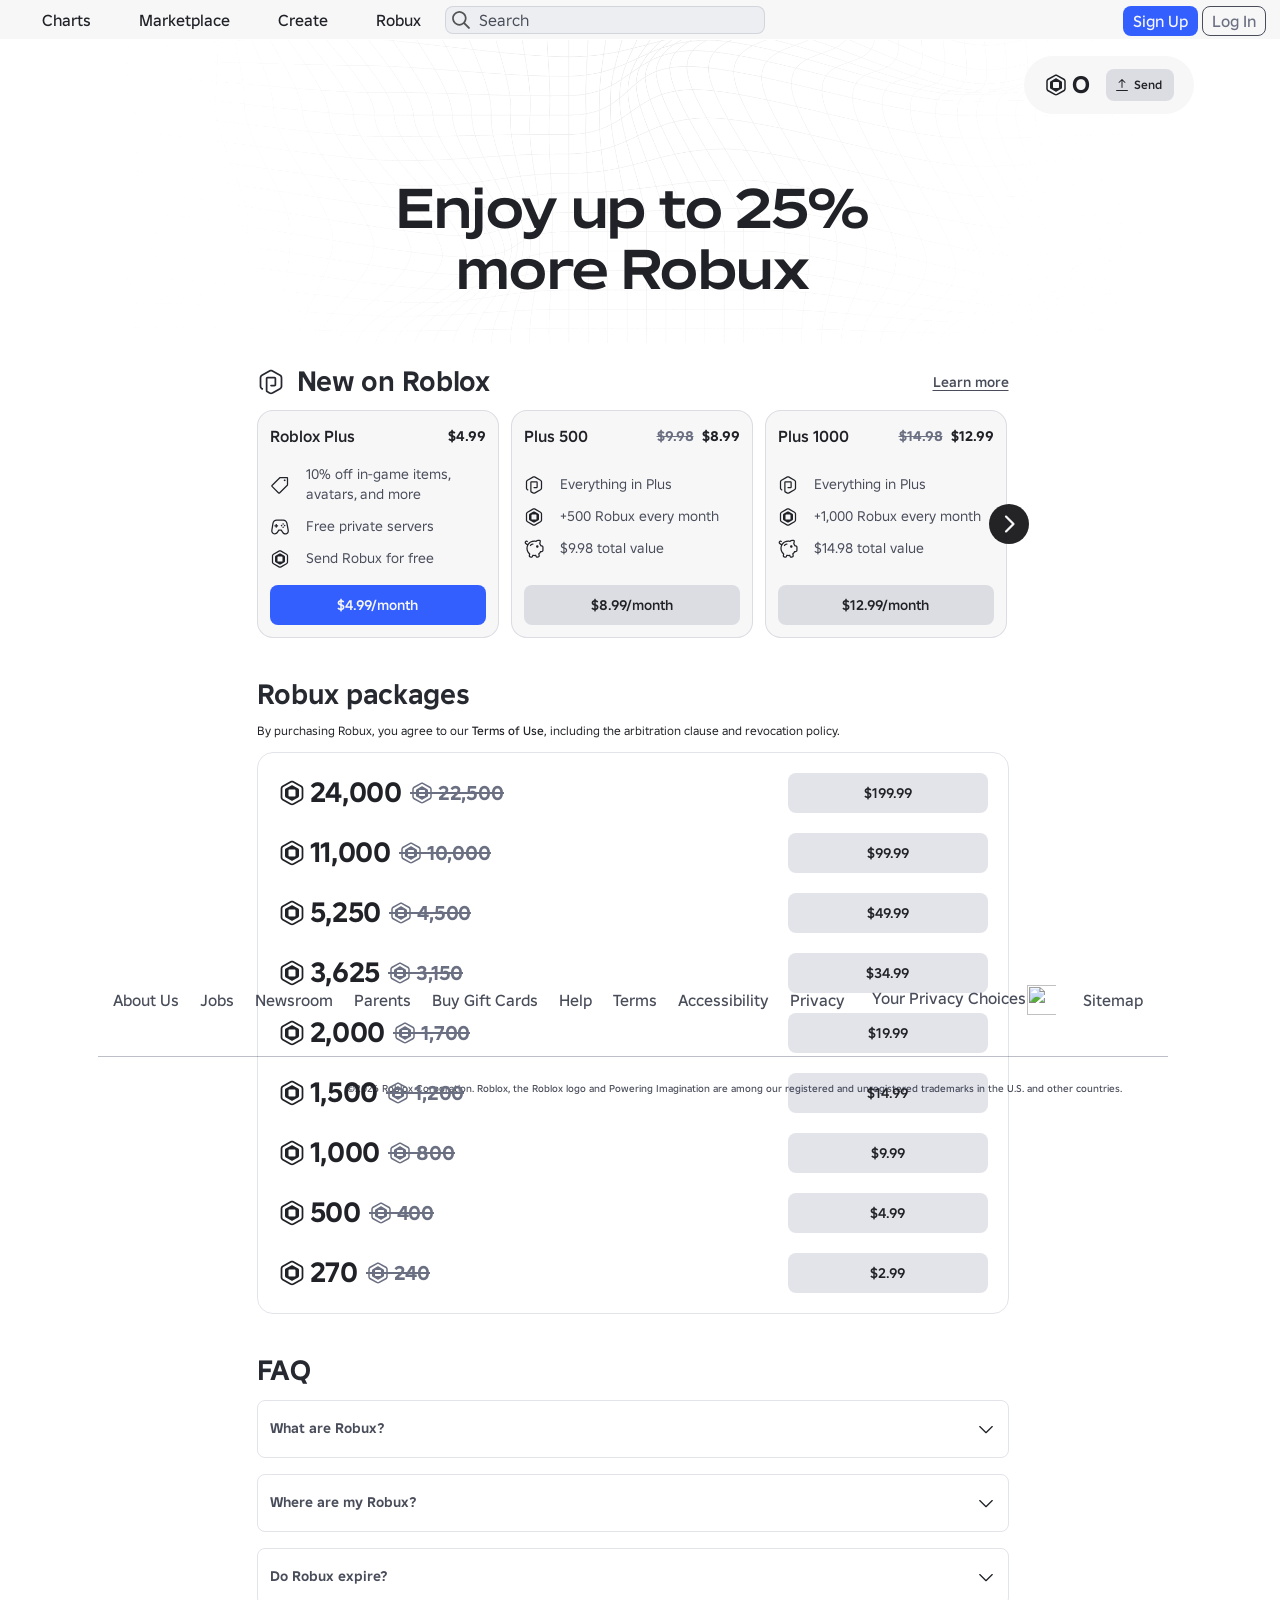
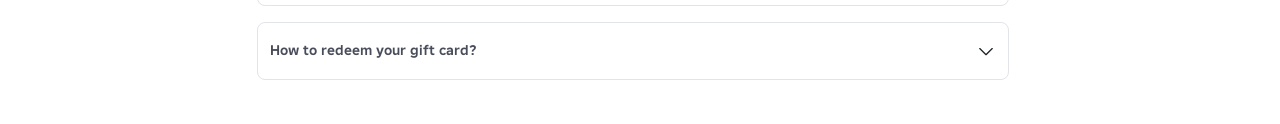
